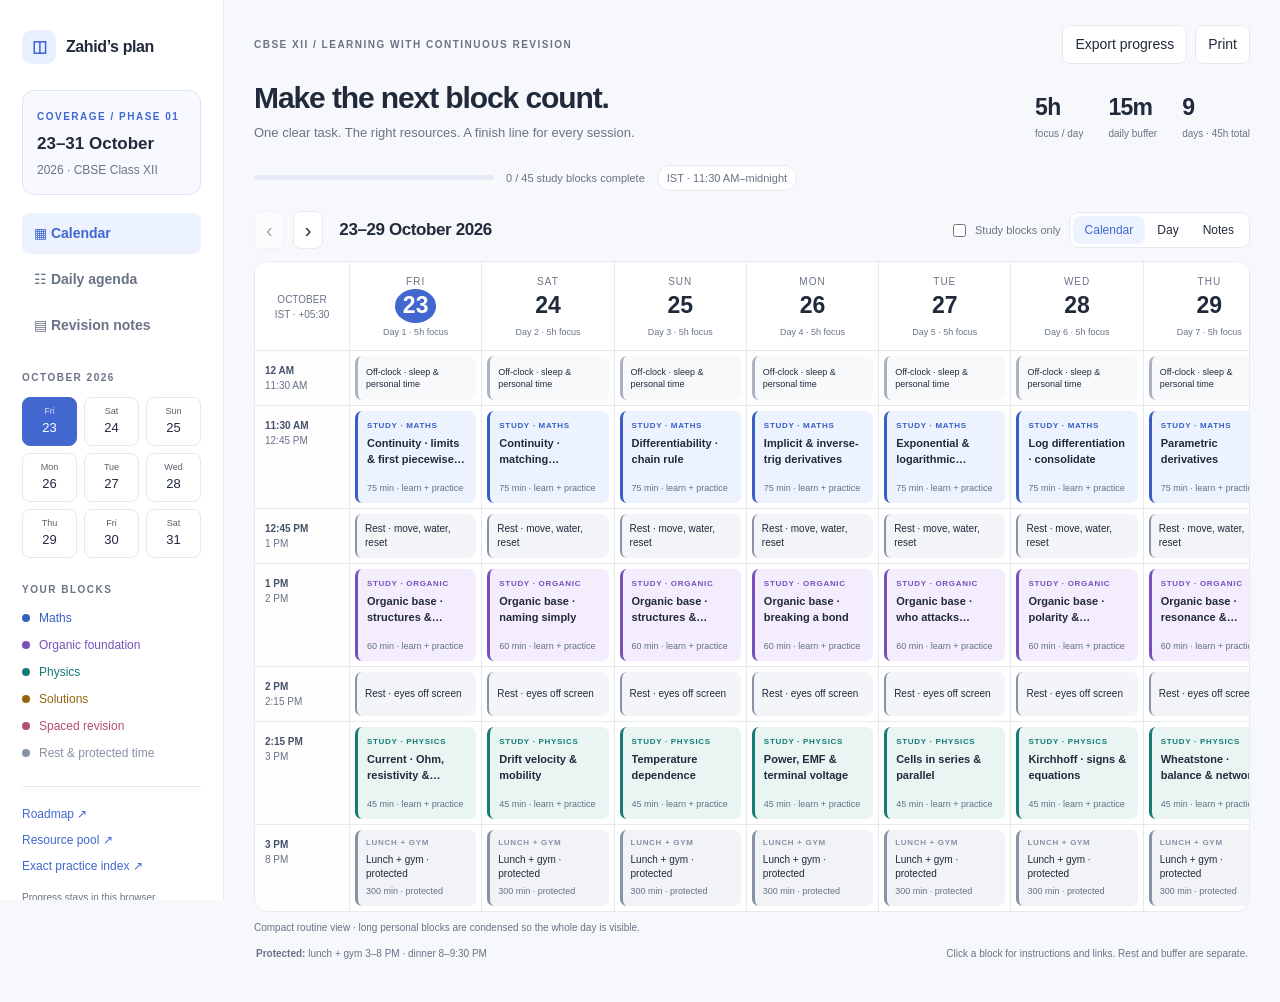
==== planner.html @ 3dd1b8da "first commit" ====
<!doctype html>
<html lang="en">
<head>
<meta charset="utf-8"><meta name="viewport" content="width=device-width,initial-scale=1">
<meta name="color-scheme" content="light"><meta name="description" content="CBSE Class 12 Phase 1: a practical, resource-linked planner for 23–31 October 2026.">
<title>Phase 1 · 23–31 October · Zahid’s study planner</title>
<style>
:root{--bg:#f7f8fb;--paper:#fff;--ink:#202a3b;--muted:#697386;--line:#e5e9f0;--blue:#4267cf;--maths:#365ec3;--maths-bg:#edf2ff;--organic:#7750bb;--organic-bg:#f3edfd;--physics:#157b76;--physics-bg:#e8f5f2;--solutions:#966512;--solutions-bg:#fff5df;--revision:#b44e6c;--revision-bg:#fceef2;--rest-bg:#f3f5f8;--radius:14px}
*{box-sizing:border-box}body{margin:0;background:var(--bg);color:var(--ink);font:14px/1.5 -apple-system,BlinkMacSystemFont,"Segoe UI",sans-serif}button,input,textarea{font:inherit}button,a,input,textarea,summary{outline-offset:4px}button{cursor:pointer}button:disabled{cursor:default;opacity:.4}a{color:var(--blue)}button{border:1px solid var(--line);border-radius:8px;background:var(--paper);color:var(--ink);padding:8px 12px}button:hover{background:#f1f4fb}.icon{font-size:20px;line-height:1;padding:8px 11px}.primary{background:var(--blue);border-color:var(--blue);color:#fff}.primary:hover{background:#3356b9}.subtle{color:var(--muted);font-size:12px}.eyebrow{font-size:10px;font-weight:750;text-transform:uppercase;letter-spacing:1.5px}.pill{display:inline-flex;align-items:center;gap:6px;font-size:11px;border:1px solid var(--line);border-radius:20px;padding:4px 9px;background:#fff}.dot{display:inline-block;width:8px;height:8px;background:currentColor;border-radius:50%;flex:none}
.app{display:grid;grid-template-columns:224px minmax(0,1fr);min-height:100vh}.sidebar{padding:30px 22px 20px;background:var(--paper);border-right:1px solid var(--line);position:sticky;top:0;height:100vh;overflow:auto}.brand{display:flex;align-items:center;gap:10px;font-size:16px;font-weight:750;letter-spacing:-.4px}.brand-icon{display:grid;place-items:center;background:#e9efff;color:var(--blue);border-radius:10px;width:34px;height:34px}.phase-tag{margin:26px 0 18px;padding:14px;border:1px solid #dce4f8;border-radius:12px;background:#f7f9ff}.phase-tag strong{display:block;margin:5px 0 2px;font-size:17px}.nav{display:grid;gap:5px;margin-bottom:24px}.nav button{border:0;text-align:left;padding:10px 12px;color:var(--muted);font-weight:550}.nav button[aria-pressed=true]{color:var(--blue);background:#edf2ff}.days-mini{display:grid;grid-template-columns:repeat(3,1fr);gap:7px;margin:12px 0 24px}.days-mini button{font-size:13px;padding:7px 0}.days-mini button.selected{background:var(--blue);border-color:var(--blue);color:white}.days-mini small{display:block;font-size:9px;opacity:.75}.legend{display:grid;gap:9px;margin:12px 0 24px}.legend span{display:flex;align-items:center;gap:9px;font-size:12px}.sidebar-bottom{border-top:1px solid var(--line);padding-top:18px;display:grid;gap:8px}.sidebar-bottom a{font-size:12px;text-decoration:none}.sidebar .save-note{font-size:10px;color:var(--muted);margin-top:15px}
main{min-width:0;padding:25px 30px 30px}.topline{display:flex;align-items:center;justify-content:space-between;gap:12px}.top-actions{display:flex;gap:8px}.hero{display:flex;justify-content:space-between;align-items:flex-end;gap:24px;margin:16px 0 22px}.hero h1{font-size:30px;line-height:1.2;letter-spacing:-1.1px;margin:0 0 7px;font-weight:700}.hero p{margin:0;color:var(--muted);font-size:13px}.stats{display:flex;gap:25px;flex:none}.stat strong{font-size:23px;font-weight:650;letter-spacing:-.7px;display:block;line-height:1.2}.stat small{font-size:10px;color:var(--muted)}.progress-row{display:flex;align-items:center;gap:12px;margin:0 0 20px}.progress-track{height:5px;background:#e5eaf5;max-width:240px;flex:1;border-radius:6px;overflow:hidden}.progress-fill{height:100%;background:var(--blue);width:0;transition:width .2s}.progress-row span{font-size:11px;color:var(--muted)}
.toolbar{display:flex;justify-content:space-between;align-items:center;gap:12px;margin-bottom:12px;flex-wrap:wrap}.period-controls,.view-controls{display:flex;align-items:center;gap:8px}.period-title{font-size:17px;font-weight:650;letter-spacing:-.4px;margin:0 8px}.switch{display:flex;border:1px solid var(--line);border-radius:9px;padding:3px;background:#fff}.switch button{border:0;font-size:12px;padding:5px 12px;background:none}.switch button.active{background:#edf2ff;color:var(--blue)}.filter-label{font-size:11px;color:var(--muted);display:flex;align-items:center;gap:6px}.filter-label input{accent-color:var(--blue)}
.calendar{border:1px solid var(--line);border-radius:var(--radius);background:var(--paper);overflow:auto;max-height:calc(100vh - 249px);min-height:420px}.calendar-inner{min-width:1020px}.week-head{display:grid;grid-template-columns:94px repeat(var(--cols),minmax(130px,1fr));position:sticky;top:0;z-index:2;background:rgba(255,255,255,.98);border-bottom:1px solid var(--line)}.week-head>div{padding:12px 10px 11px;text-align:center;border-left:1px solid var(--line)}.week-head>div:first-child{border-left:0;font-size:10px;display:flex;flex-direction:column;justify-content:center;color:var(--muted)}.weekday{display:block;font-size:10px;text-transform:uppercase;letter-spacing:1px;color:var(--muted)}.date-button{border:0;padding:2px 8px;background:none;font-size:23px;line-height:1.3;font-weight:550}.date-button.selected{border-radius:50%;background:var(--blue);color:white}.day-focus{display:block;color:var(--muted);font-size:9px;margin-top:3px}.time-row{display:grid;grid-template-columns:94px repeat(var(--cols),minmax(130px,1fr));border-bottom:1px solid var(--line)}.time-row:last-child{border-bottom:0}.time-label{padding:12px 10px;font-size:10px;line-height:1.5;color:var(--muted);background:#fdfdfe}.time-label strong{display:block;font-weight:600;color:#45526a}.grid-cell{padding:5px;border-left:1px solid var(--line);min-width:0;display:flex}.event{width:100%;text-align:left;border:0;border-left:3px solid var(--event-color,#cbd2dd);background:var(--event-bg,var(--rest-bg));border-radius:7px;padding:9px 9px 8px;position:relative;display:flex;flex-direction:column;gap:4px;transition:box-shadow .12s,transform .12s;overflow:hidden}.event:hover{background:var(--event-bg);box-shadow:0 2px 10px #233c6c14;transform:translateY(-1px)}.event .event-label{font-size:8px;font-weight:800;letter-spacing:.7px;text-transform:uppercase;color:var(--event-color,#718096)}.event .event-title{font-size:11px;font-weight:650;line-height:1.4;display:-webkit-box;-webkit-line-clamp:2;-webkit-box-orient:vertical;overflow:hidden}.event .event-meta{font-size:9px;color:#637087;margin-top:auto}.event .state-dot{position:absolute;top:8px;right:7px;background:white;border-radius:50%;font-size:10px;width:16px;height:16px;display:grid;place-items:center;color:#157b76}.event.done{opacity:.64}.event.blocked{box-shadow:inset 0 0 0 1px #d48754}.study-row .grid-cell{min-height:102px}.break-row .grid-cell{min-height:37px}.break-row .event{padding:5px 8px;border-left-width:2px;justify-content:center}.break-row .event .event-title{font-size:10px;font-weight:500}.break-row .event-label,.break-row .event-meta{display:none}.protected-row .grid-cell{min-height:64px}.protected-row .event-title{font-size:10px;font-weight:500}.protected-row .event{padding:7px 8px}.offclock-row .grid-cell{min-height:47px}.offclock-row .event-label,.offclock-row .event-meta{display:none}.offclock-row .event-title{font-size:9px;font-weight:500}.offclock-row .event{padding:7px 8px;justify-content:center}.buffer-row .grid-cell{min-height:60px}.buffer-row .event-title{font-size:10px}.calendar-foot{display:flex;justify-content:space-between;gap:20px;color:var(--muted);font-size:10px;padding:11px 2px}.calendar-foot strong{font-weight:650}.empty{padding:45px;color:var(--muted);text-align:center}
.day-view{display:grid;grid-template-columns:minmax(0,1fr) 270px;gap:20px}.agenda{display:grid;gap:9px}.agenda-item{display:grid;grid-template-columns:112px minmax(0,1fr);align-items:stretch;gap:12px}.agenda-time{padding-top:14px;font-size:12px;color:var(--muted)}.agenda-item .event{min-height:75px;padding:14px 17px}.agenda-item .event-title{font-size:14px;-webkit-line-clamp:3}.agenda-item .event-label{font-size:9px}.agenda-item .event-meta{font-size:11px;margin-top:3px}.agenda-item .time-small{font-size:10px;display:block;margin-top:4px}.day-aside{align-self:start;position:sticky;top:20px;display:grid;gap:15px}.info-card{background:#fff;border:1px solid var(--line);border-radius:12px;padding:19px}.info-card h3{font-size:13px;margin:0 0 10px}.info-card p,.info-card li{font-size:12px;color:var(--muted)}.info-card p:last-child{margin-bottom:0}.info-card ul{padding-left:16px;margin:0}.info-card li{margin-bottom:8px}.daily-summary{padding:18px 20px;margin-bottom:15px;background:#edf2ff;border:1px solid #dce5ff;border-radius:12px;font-size:13px}.daily-summary strong{display:block;margin-bottom:4px}
.notes-intro{color:var(--muted);font-size:13px;max-width:800px;margin-bottom:20px}.note-grid{display:grid;grid-template-columns:repeat(2,minmax(0,1fr));gap:16px}.note-card{background:#fff;border:1px solid var(--line);border-radius:12px;padding:20px}.note-card h3{font-size:16px;margin:4px 0 12px}.note-card .prompt{font-size:13px;color:#4f5b70;background:#f8f9fc;border-left:3px solid #d6def0;padding:12px}.note-card details{margin-top:15px}.note-card summary{cursor:pointer;color:var(--blue);font-size:12px;font-weight:600}.note-card li{font-size:12px;margin-bottom:9px;line-height:1.65}.note-card ul{padding-left:18px}.note-card .note-source{font-size:11px}.note-card textarea{margin-top:14px;resize:vertical;width:100%;min-height:65px;border:1px solid var(--line);border-radius:8px;padding:10px;font-size:12px}.note-card label{display:block;font-size:11px;margin-top:15px;color:var(--muted)}.note-card label textarea{margin-top:5px}.notice{padding:11px 15px;border:1px solid #e3e8f1;border-radius:9px;background:#fafbfe;font-size:11px;color:var(--muted);margin-bottom:15px}
.overlay{position:fixed;inset:0;background:#15264250;z-index:10;display:none}.overlay.open{display:block}.drawer{position:absolute;right:0;top:0;bottom:0;width:min(540px,100%);background:#fff;box-shadow:-10px 0 45px #15264225;overflow-y:auto;padding:28px 30px}.drawer-top{display:flex;justify-content:space-between;align-items:center;gap:12px}.drawer h2{font-size:25px;line-height:1.25;letter-spacing:-.7px;margin:20px 0 9px}.drawer .when{font-size:12px;color:var(--muted);margin-bottom:23px}.section-title{font-size:10px;text-transform:uppercase;letter-spacing:1px;font-weight:800;color:#56647b;margin:22px 0 8px}.drawer p{font-size:13px;line-height:1.7;color:#4a576c;margin:0 0 10px}.task-check{display:flex;gap:10px;align-items:flex-start;padding:11px 0;border-bottom:1px solid #f0f2f6;font-size:13px;color:#435067;line-height:1.6}.task-check input{margin-top:4px;accent-color:var(--blue);flex:none}.task-check .step-label{font-size:10px;color:var(--muted);font-weight:700;display:block;margin-bottom:2px}.outcome{background:#eef6f1;border:1px solid #dcece2;border-radius:9px;padding:13px 15px;color:#345747;font-size:12px;line-height:1.7}.resource-links{display:grid;gap:7px}.resource-link{display:flex;justify-content:space-between;align-items:center;gap:12px;border:1px solid var(--line);border-radius:8px;padding:10px 12px;text-decoration:none;color:#3654a3;font-size:12px}.resource-link:hover{background:#f6f8ff}.resource-link small{font-size:9px;color:var(--muted)}.resource-link span:first-child{flex:1}.drawer textarea{width:100%;min-height:75px;border:1px solid var(--line);border-radius:8px;padding:11px;font-size:12px;resize:vertical}.drawer label.log-label{display:block;font-size:11px;color:var(--muted);margin:20px 0 6px}.drawer-actions{position:sticky;bottom:-28px;background:#fff;padding:18px 0 8px;display:flex;gap:8px;border-top:1px solid var(--line);margin-top:20px}.drawer-actions button{flex:1;font-size:12px}.hint{border-left:3px solid #d8e3f8;background:#f6f8fd;padding:11px 13px;font-size:11px;color:#5b6980;margin:15px 0}.buffer-task{padding:11px;background:#fff7e9;border:1px solid #f1dfb9;border-radius:8px;margin:12px 0;display:grid;gap:6px}.buffer-task strong{font-size:12px}.buffer-task button{font-size:11px;text-align:left}.toast{position:fixed;bottom:24px;left:50%;transform:translateX(-50%);background:#25324a;color:white;padding:10px 18px;border-radius:8px;font-size:12px;z-index:30;display:none}.print-view{display:none}
@media(min-width:1550px){main{padding:30px 40px}.calendar{max-height:calc(100vh - 265px)}.event .event-title{font-size:12px}.study-row .grid-cell{min-height:112px}}
@media(max-width:1100px){.app{grid-template-columns:184px minmax(0,1fr)}.sidebar{padding:25px 15px}main{padding:22px 20px}.hero h1{font-size:26px}.stats{gap:15px}.stat strong{font-size:21px}.day-view{grid-template-columns:1fr}.day-aside{position:static;grid-template-columns:repeat(2,1fr)}.note-grid{grid-template-columns:1fr}}
@media(max-width:720px){.app{display:block}.sidebar{height:auto;position:static;padding:15px 18px;border-right:0;border-bottom:1px solid var(--line);display:flex;align-items:center;justify-content:space-between;gap:15px}.brand{font-size:15px}.brand-icon{width:29px;height:29px}.phase-tag,.days-mini,.legend,.sidebar-bottom,.sidebar .save-note,.sidebar>.eyebrow{display:none}.nav{display:flex;margin:0;gap:3px}.nav button{font-size:11px;padding:8px}.nav button span{display:none}main{padding:20px 15px}.topline .eyebrow{font-size:9px;letter-spacing:1px}.top-actions button{font-size:10px;padding:6px 8px}.hero{align-items:flex-start;gap:10px;margin:15px 0}.hero h1{font-size:25px}.hero p{font-size:11px}.stats{gap:12px}.stats .stat:last-child{display:none}.stat strong{font-size:20px}.stat small{font-size:9px}.progress-row{margin-bottom:20px}.toolbar{gap:10px}.period-title{font-size:15px;margin:0 2px}.view-controls{width:100%;justify-content:space-between}.calendar{max-height:none;min-height:0}.calendar-foot{font-size:9px;gap:10px}.day-view{display:block}.day-aside{display:none}.agenda-item{grid-template-columns:82px minmax(0,1fr);gap:7px}.agenda-time{font-size:11px}.agenda-item .event{padding:12px;min-height:73px}.agenda-item .event-title{font-size:13px}.agenda-item .event-meta{font-size:10px}.daily-summary{font-size:12px;padding:14px}.drawer{padding:23px 20px}.drawer h2{font-size:23px}.drawer-actions{bottom:-23px}.note-card{padding:17px}}
@media print{body{background:white;font-size:10px}.app,.overlay,.toast{display:none!important}.print-view{display:block;padding:0}.print-day{page-break-before:always}.print-day:first-child{page-break-before:auto}.print-day h1{font-size:22px;margin:0 0 5px}.print-day h2{font-size:15px;margin:16px 0 5px}.print-slot{padding:8px 0;border-bottom:1px solid #ddd;break-inside:avoid}.print-slot h3{font-size:11px;margin:0 0 5px}.print-slot p{font-size:10px;margin:3px 0}.print-slot a{font-size:9px;word-break:break-all}.print-slot .print-links{font-size:9px}}
</style>
</head>
<body>
<div class="app">
 <aside class="sidebar">
  <div class="brand"><span class="brand-icon" aria-hidden="true">◫</span>Zahid’s plan</div>
  <div class="phase-tag"><span class="eyebrow" style="color:var(--blue)">Coverage / Phase 01</span><strong>23–31 October</strong><span class="subtle">2026 · CBSE Class XII</span></div>
  <nav class="nav" aria-label="Planner views"><button data-view="week" aria-pressed="true">▦ <span>Calendar</span></button><button data-view="day" aria-pressed="false">☷ <span>Daily agenda</span></button><button data-view="notes" aria-pressed="false">▤ <span>Revision notes</span></button></nav>
  <div class="eyebrow" style="color:var(--muted)">October 2026</div><div class="days-mini" id="miniDays"></div>
  <div class="eyebrow" style="color:var(--muted)">Your blocks</div><div class="legend"><span style="color:var(--maths)"><i class="dot"></i>Maths</span><span style="color:var(--organic)"><i class="dot"></i>Organic foundation</span><span style="color:var(--physics)"><i class="dot"></i>Physics</span><span style="color:var(--solutions)"><i class="dot"></i>Solutions</span><span style="color:var(--revision)"><i class="dot"></i>Spaced revision</span><span style="color:#8692a5"><i class="dot"></i>Rest & protected time</span></div>
  <div class="sidebar-bottom"><a href="ROADMAP.md" target="_blank">Roadmap ↗</a><a href="Resources/phase-01/RESOURCE_POOL.md" target="_blank">Resource pool ↗</a><a href="Resources/phase-01/practice-index.md" target="_blank">Exact practice index ↗</a></div>
  <div class="save-note">Progress stays in this browser.<br>Export a copy to share with AI.</div>
 </aside>
 <main>
  <div class="topline"><span class="eyebrow" style="color:var(--muted)">CBSE XII / Learning with continuous revision</span><div class="top-actions"><button id="exportProgress">Export progress</button><button id="printButton">Print</button></div></div>
  <div class="hero"><div><h1>Make the next block count.</h1><p>One clear task. The right resources. A finish line for every session.</p></div><div class="stats"><div class="stat"><strong>5h</strong><small>focus / day</small></div><div class="stat"><strong>15m</strong><small>daily buffer</small></div><div class="stat"><strong>9</strong><small>days · 45h total</small></div></div></div>
  <div class="progress-row"><div class="progress-track"><div class="progress-fill" id="progressFill"></div></div><span id="progressText">0 / 45 study blocks complete</span><span class="pill">IST · 11:30 AM–midnight</span></div>
  <div class="toolbar"><div class="period-controls"><button class="icon" id="prev" aria-label="Previous period">‹</button><button class="icon" id="next" aria-label="Next period">›</button><h2 class="period-title" id="periodTitle">23–29 October 2026</h2></div><div class="view-controls"><label class="filter-label"><input type="checkbox" id="studyOnly">Study blocks only</label><div class="switch" role="group" aria-label="View"><button data-view="week" class="active">Calendar</button><button data-view="day">Day</button><button data-view="notes">Notes</button></div></div></div>
  <div id="view"></div>
  <div class="calendar-foot"><span><strong>Protected:</strong> lunch + gym 3–8 PM · dinner 8–9:30 PM</span><span>Click a block for instructions and links. Rest and buffer are separate.</span></div>
 </main>
</div>
<div class="overlay" id="overlay"><section class="drawer" role="dialog" aria-modal="true" aria-labelledby="drawerTitle" tabindex="-1" id="drawer"></section></div>
<div class="toast" id="toast" role="status" aria-live="polite"></div><div class="print-view" id="printView"></div>
<script id="plannerData" type="application/json">{"phase":"Phase 1","start":"2026-10-23","end":"2026-10-31","timezone":"Asia/Kolkata","roadmap":"ROADMAP.md","resource_pool":"Resources/phase-01/pool.json","time_window_confirmation":"User confirmed 11:30 AM–midnight on 22 October 2026","days":[{"date":"2026-10-23","day_number":1,"weekday":"Fri","slots":[{"start":"00:00","end":"11:30","start_minute":0,"end_minute":690,"duration_minutes":690,"kind":"offclock","id":"2026-10-23-offclock-0000","date":"2026-10-23","subject":"offclock","title":"Off-clock · sleep & personal time","learn":"Keep this period free of planned study. Sleep, breakfast and personal commitments fit here; the planner does not prescribe a wake-up time.","practice":"","output":"No studying before 11:30 AM.","resources":[],"pool_practice_ids":[],"start_iso":"2026-10-23T00:00:00+05:30","end_iso":"2026-10-23T11:30:00+05:30"},{"start":"11:30","end":"12:45","start_minute":690,"end_minute":765,"duration_minutes":75,"kind":"study","subject":"maths","title":"Continuity · limits & first piecewise checks","learn":"Read NCERT 5.2, PDF pp. 1–13. Test continuity using LHL = RHL = f(a); simplify a removable discontinuity before substituting.","practice":"Ex. 5.1 Q1, Q3 (all parts), Q6 and Q12. Show both one-sided limits at each joining point.","output":"Four question attempts, corrections and a 3-line continuity test.","resources":[{"label":"Main lesson · 0:00:00–0:30:00","url":"https://www.youtube.com/watch?v=paNnEHzOfJw&t=0s","resource_id":"M-V01"},{"label":"NCERT · today’s section / questions","url":"Sources/Books/maths-part-1/lemh105.pdf#page=13","resource_id":"M-N01"},{"label":"NCERT available final answers","url":"Sources/Books/maths-part-1/lemh1an.pdf","resource_id":"M-A01"},{"label":"NCERT answer reference","url":"Sources/Books/maths-part-1/lemh1an.pdf","resource_id":"M-A01"}],"pool_practice_ids":["M-NP01"],"target_minutes":75,"video":{"resource_id":"M-V01","url":"https://www.youtube.com/watch?v=paNnEHzOfJw&t=0s","start_seconds":0,"end_seconds":1800,"label":"Main lesson · 0:00:00–0:30:00","locator_type":"Sequential playback window; not a claimed publisher topic marker"},"id":"2026-10-23-maths","date":"2026-10-23","checkpoint":"At the end, mark Done only after attempts and checking. If a step remains, record its question number for the buffer.","video_instruction":"Watch the stated sequential playback window at a comfortable speed. It is a continuation through the main lesson, not a verified topic chapter. Stop playback when that window ends; the exact NCERT section and questions below are today’s target. Record the resume time if pauses use the allotted explanation budget.","start_iso":"2026-10-23T11:30:00+05:30","end_iso":"2026-10-23T12:45:00+05:30"},{"start":"12:45","end":"13:00","start_minute":765,"end_minute":780,"duration_minutes":15,"kind":"rest","id":"2026-10-23-rest-1245","date":"2026-10-23","subject":"rest","title":"Rest · move, water, reset","learn":"Close the lesson. Stand up, drink water and look away from the screen. Stop studying until the next block starts.","practice":"","output":"A real break; do not fill it with another video.","resources":[],"pool_practice_ids":[],"start_iso":"2026-10-23T12:45:00+05:30","end_iso":"2026-10-23T13:00:00+05:30"},{"start":"13:00","end":"14:00","start_minute":780,"end_minute":840,"duration_minutes":60,"kind":"study","subject":"organic","title":"Organic base · structures & bonds","learn":"NCERT XI selected 8.2–8.4, PDF pp. 2–6: valency, expanded/condensed structures, sigma/pi bonds, sp3/sp2/sp and functional-group recognition.","practice":"Bridge check Q3, Q5 and Q6. Sketch ethanol, ethanal, ethene and ethyne with sensible valencies.","output":"Identify the groups and count bonds without notes; do not memorise a full reaction list.","resources":[{"label":"Main lesson · 0:00:00–0:30:00","url":"https://www.youtube.com/watch?v=ZKIXgQOIZvc&t=0s","resource_id":"O-V01"},{"label":"NCERT · today’s section / questions","url":"Sources/Books/chem-class-11-bridge/kech202.pdf#page=2","resource_id":"O-N01"},{"label":"Organic check · questions and answers","url":"Resources/phase-01/organic-bridge-check.md","resource_id":"O-C01"}],"pool_practice_ids":["O-CP01"],"target_minutes":60,"video":{"resource_id":"O-V01","url":"https://www.youtube.com/watch?v=ZKIXgQOIZvc&t=0s","start_seconds":0,"end_seconds":1800,"label":"Main lesson · 0:00:00–0:30:00","locator_type":"Sequential playback window; not a claimed publisher topic marker"},"id":"2026-10-23-organic","date":"2026-10-23","checkpoint":"At the end, mark Done only after attempts and checking. If a step remains, record its question number for the buffer.","video_instruction":"Watch the stated sequential playback window at a comfortable speed. It is a continuation through the main lesson, not a verified topic chapter. Stop playback when that window ends; the exact NCERT section and questions below are today’s target. Record the resume time if pauses use the allotted explanation budget.","start_iso":"2026-10-23T13:00:00+05:30","end_iso":"2026-10-23T14:00:00+05:30"},{"start":"14:00","end":"14:15","start_minute":840,"end_minute":855,"duration_minutes":15,"kind":"rest","id":"2026-10-23-rest-1400","date":"2026-10-23","subject":"rest","title":"Rest · eyes off screen","learn":"Close the lesson. Stand up, drink water and look away from the screen. Stop studying until the next block starts.","practice":"","output":"A real break; do not fill it with another video.","resources":[],"pool_practice_ids":[],"start_iso":"2026-10-23T14:00:00+05:30","end_iso":"2026-10-23T14:15:00+05:30"},{"start":"14:15","end":"15:00","start_minute":855,"end_minute":900,"duration_minutes":45,"kind":"study","subject":"physics","title":"Current · Ohm, resistivity & graphs","learn":"Watch P-VS01, 03:36–30:54; read NCERT 3.2–3.7, PDF pp. 1–10. Skip 30:54–35:40 (superconductivity/Meissner).","practice":"End exercise Q3.4. Sketch one ohmic and one non-ohmic I–V curve, and label resistance versus resistivity units.","output":"One numerical, two labelled graph sketches and a resistance/resistivity distinction.","resources":[{"label":"NCERT · today’s section / questions","url":"Sources/Books/phy-part-1/leph103.pdf#page=1","resource_id":"P-N01"},{"label":"NCERT available final answers","url":"Sources/Books/phy-part-1/leph1an.pdf","resource_id":"P-A01"},{"label":"NCERT answer reference","url":"Sources/Books/phy-part-1/leph1an.pdf","resource_id":"P-A01"},{"label":"Current, Ohm, resistivity and V-I · verified chapter link","url":"https://www.youtube.com/watch?v=OHoL5Sf5pII&t=216s","resource_id":"P-V01","start_seconds":216,"end_seconds":1854}],"pool_practice_ids":["P-NP03"],"target_minutes":45,"video":null,"id":"2026-10-23-physics","date":"2026-10-23","checkpoint":"At the end, mark Done only after attempts and checking. If a step remains, record its question number for the buffer.","start_iso":"2026-10-23T14:15:00+05:30","end_iso":"2026-10-23T15:00:00+05:30"},{"start":"15:00","end":"20:00","start_minute":900,"end_minute":1200,"duration_minutes":300,"kind":"personal","id":"2026-10-23-personal-1500","date":"2026-10-23","subject":"personal","title":"Lunch + gym · protected","learn":"Protected 3–8 PM block for lunch, gym, travel and recovery. No reading, practice or catch-up is assigned. The exact lunch/gym split remains your personal arrangement.","practice":"","output":"Return ready for dinner; no study overlap.","resources":[],"pool_practice_ids":[],"start_iso":"2026-10-23T15:00:00+05:30","end_iso":"2026-10-23T20:00:00+05:30"},{"start":"20:00","end":"21:30","start_minute":1200,"end_minute":1290,"duration_minutes":90,"kind":"dinner","id":"2026-10-23-dinner-2000","date":"2026-10-23","subject":"dinner","title":"Dinner · protected","learn":"Eat and take personal downtime. No study or hidden catch-up work is assigned until 9:30 PM.","practice":"","output":"Restart at 9:30 PM.","resources":[],"pool_practice_ids":[],"start_iso":"2026-10-23T20:00:00+05:30","end_iso":"2026-10-23T21:30:00+05:30"},{"start":"21:30","end":"22:30","start_minute":1290,"end_minute":1350,"duration_minutes":60,"kind":"study","subject":"solutions","title":"Solutions · concentration units","learn":"Read NCERT 1.1–1.2, PDF pp. 1–5. Start with n = mass/molar mass, then distinguish litres of solution from kg of solvent.","practice":"Worked Example 1.1; exercise Q1.3 and Q1.5. Show a unit beside every concentration.","output":"Mass %, mole fraction, molarity and molality distinguished; glucose question attempted.","resources":[{"label":"Main lesson · 0:00:00–0:35:00","url":"https://www.youtube.com/watch?v=WM-TCY0APtM&t=0s","resource_id":"S-V01"},{"label":"NCERT · today’s section / questions","url":"Sources/Books/chem-part-1/lech101.pdf#page=4","resource_id":"S-N01"},{"label":"NCERT available final answers","url":"Sources/Books/chem-part-1/lech1an.pdf","resource_id":"S-A01"},{"label":"NCERT answer reference","url":"Sources/Books/chem-part-1/lech1an.pdf","resource_id":"S-A01"}],"pool_practice_ids":["S-NP01","S-NP04"],"target_minutes":60,"video":{"resource_id":"S-V01","url":"https://www.youtube.com/watch?v=WM-TCY0APtM&t=0s","start_seconds":0,"end_seconds":2100,"label":"Main lesson · 0:00:00–0:35:00","locator_type":"Sequential playback window; not a claimed publisher topic marker"},"id":"2026-10-23-solutions","date":"2026-10-23","checkpoint":"At the end, mark Done only after attempts and checking. If a step remains, record its question number for the buffer.","video_instruction":"Watch the stated sequential playback window at a comfortable speed. It is a continuation through the main lesson, not a verified topic chapter. Stop playback when that window ends; the exact NCERT section and questions below are today’s target. Record the resume time if pauses use the allotted explanation budget.","start_iso":"2026-10-23T21:30:00+05:30","end_iso":"2026-10-23T22:30:00+05:30"},{"start":"22:30","end":"22:45","start_minute":1350,"end_minute":1365,"duration_minutes":15,"kind":"rest","id":"2026-10-23-rest-2230","date":"2026-10-23","subject":"rest","title":"Rest · decompress","learn":"Close the lesson. Stand up, drink water and look away from the screen. Stop studying until the next block starts.","practice":"","output":"A real break; do not fill it with another video.","resources":[],"pool_practice_ids":[],"start_iso":"2026-10-23T22:30:00+05:30","end_iso":"2026-10-23T22:45:00+05:30"},{"start":"22:45","end":"23:45","start_minute":1365,"end_minute":1425,"duration_minutes":60,"kind":"study","subject":"revision","title":"Spaced revision · Relations/functions; field & potential","learn":"15 min maths recall/attempts, 15 min physics recall/attempts, 25 min spaced returns, then 5 min corrections/logging.","practice":"Maths 65/1/1 Q32(b), PDF p. 17; Physics 55/1/1 Q1 and Q2, PDF p. 5. Recall today’s continuity criterion, functional groups and four concentration units without notes.","output":"Correct the attempts; append at most three useful corrections to the linked chapter notes.","resources":[{"label":"Earlier maths · original paper","url":"Sources/PYQ/Mathematics/2026/Main/2413-1_65-1-1_Mathematics.pdf","resource_id":"M-PY01"},{"label":"Earlier physics · original paper","url":"Sources/PYQ/Physics/2026/Main/2383-1_55-1-1_Physics.pdf","resource_id":"P-PY01"},{"label":"New maths · NCERT","url":"Sources/Books/maths-part-1/lemh105.pdf","resource_id":"M-N01"},{"label":"Solutions · NCERT","url":"Sources/Books/chem-part-1/lech101.pdf","resource_id":"S-N01"},{"label":"Organic bridge check","url":"Resources/phase-01/organic-bridge-check.md","resource_id":"O-C01"}],"pool_practice_ids":["R-M01","R-P01"],"target_minutes":60,"video":null,"id":"2026-10-23-revision","date":"2026-10-23","recall_old":"Maths 65/1/1 Q32(b), PDF p. 17; Physics 55/1/1 Q1 and Q2, PDF p. 5.","recall_new":"Recall today’s continuity criterion, functional groups and four concentration units without notes.","note_ids":["relations","inverse-trig","matrices","determinants","electrostatics","capacitance","continuity","current","solutions","organic"],"start_iso":"2026-10-23T22:45:00+05:30","end_iso":"2026-10-23T23:45:00+05:30"},{"start":"23:45","end":"24:00","start_minute":1425,"end_minute":1440,"duration_minutes":15,"kind":"buffer","id":"2026-10-23-buffer-2345","date":"2026-10-23","subject":"buffer","title":"Buffer · repair or rest","learn":"Use at most 15 minutes for the first flagged unfinished step from today, prioritising organic prerequisites, then maths, physics and Solutions. If nothing is flagged, rest. Stop at midnight.","practice":"","output":"If more remains, record the exact step and begin the next same-subject slot with it; replace repeated video time before removing practice. If it cannot fit, flag the day for AI replanning rather than squeezing meals or sleep.","resources":[],"pool_practice_ids":[],"start_iso":"2026-10-23T23:45:00+05:30","end_iso":"2026-10-24T00:00:00+05:30"}]},{"date":"2026-10-24","day_number":2,"weekday":"Sat","slots":[{"start":"00:00","end":"11:30","start_minute":0,"end_minute":690,"duration_minutes":690,"kind":"offclock","id":"2026-10-24-offclock-0000","date":"2026-10-24","subject":"offclock","title":"Off-clock · sleep & personal time","learn":"Keep this period free of planned study. Sleep, breakfast and personal commitments fit here; the planner does not prescribe a wake-up time.","practice":"","output":"No studying before 11:30 AM.","resources":[],"pool_practice_ids":[],"start_iso":"2026-10-24T00:00:00+05:30","end_iso":"2026-10-24T11:30:00+05:30"},{"start":"11:30","end":"12:45","start_minute":690,"end_minute":765,"duration_minutes":75,"kind":"study","subject":"maths","title":"Continuity · matching constants","learn":"Read the worked piecewise examples and finish 5.2, PDF pp. 13–15. Distinguish the function value from its limit.","practice":"Ex. 5.1 Q17, Q24, Q26 and Q30. Then 2026 65/1/1 Q21(a), pack p. 1.","output":"Constants/limits justified, including the two-constant matching problem.","resources":[{"label":"Main lesson · 0:30:00–1:00:00","url":"https://www.youtube.com/watch?v=paNnEHzOfJw&t=1800s","resource_id":"M-V01"},{"label":"NCERT · today’s section / questions","url":"Sources/Books/maths-part-1/lemh105.pdf#page=14","resource_id":"M-N01"},{"label":"NCERT available final answers","url":"Sources/Books/maths-part-1/lemh1an.pdf","resource_id":"M-A01"},{"label":"NCERT answer reference","url":"Sources/Books/maths-part-1/lemh1an.pdf","resource_id":"M-A01"},{"label":"Board practice · pack page 1","url":"Resources/phase-01/maths-board-practice.pdf#page=1"}],"pool_practice_ids":["M-NP01","M-BP01"],"target_minutes":75,"video":{"resource_id":"M-V01","url":"https://www.youtube.com/watch?v=paNnEHzOfJw&t=1800s","start_seconds":1800,"end_seconds":3600,"label":"Main lesson · 0:30:00–1:00:00","locator_type":"Sequential playback window; not a claimed publisher topic marker"},"id":"2026-10-24-maths","date":"2026-10-24","checkpoint":"At the end, mark Done only after attempts and checking. If a step remains, record its question number for the buffer.","video_instruction":"Watch the stated sequential playback window at a comfortable speed. It is a continuation through the main lesson, not a verified topic chapter. Stop playback when that window ends; the exact NCERT section and questions below are today’s target. Record the resume time if pauses use the allotted explanation budget.","start_iso":"2026-10-24T11:30:00+05:30","end_iso":"2026-10-24T12:45:00+05:30"},{"start":"12:45","end":"13:00","start_minute":765,"end_minute":780,"duration_minutes":15,"kind":"rest","id":"2026-10-24-rest-1245","date":"2026-10-24","subject":"rest","title":"Rest · move, water, reset","learn":"Close the lesson. Stand up, drink water and look away from the screen. Stop studying until the next block starts.","practice":"","output":"A real break; do not fill it with another video.","resources":[],"pool_practice_ids":[],"start_iso":"2026-10-24T12:45:00+05:30","end_iso":"2026-10-24T13:00:00+05:30"},{"start":"13:00","end":"14:00","start_minute":780,"end_minute":840,"duration_minutes":60,"kind":"study","subject":"organic","title":"Organic base · naming simply","learn":"NCERT XI 8.5, PDF pp. 7–12. Pick the parent chain containing the principal functional group; number before naming substituents.","practice":"Worked Problems 8.7 and 8.8: cover their solutions first. Bridge check Q1 and Q2.","output":"Names and structures checked against the worked solutions; record only the naming rule that caused an error.","resources":[{"label":"Main lesson · 0:30:00–1:00:00","url":"https://www.youtube.com/watch?v=ZKIXgQOIZvc&t=1800s","resource_id":"O-V01"},{"label":"NCERT · today’s section / questions","url":"Sources/Books/chem-class-11-bridge/kech202.pdf#page=10","resource_id":"O-N01"},{"label":"Organic check · questions and answers","url":"Resources/phase-01/organic-bridge-check.md","resource_id":"O-C01"}],"pool_practice_ids":["O-NP01","O-CP01"],"target_minutes":60,"video":{"resource_id":"O-V01","url":"https://www.youtube.com/watch?v=ZKIXgQOIZvc&t=1800s","start_seconds":1800,"end_seconds":3600,"label":"Main lesson · 0:30:00–1:00:00","locator_type":"Sequential playback window; not a claimed publisher topic marker"},"id":"2026-10-24-organic","date":"2026-10-24","checkpoint":"At the end, mark Done only after attempts and checking. If a step remains, record its question number for the buffer.","video_instruction":"Watch the stated sequential playback window at a comfortable speed. It is a continuation through the main lesson, not a verified topic chapter. Stop playback when that window ends; the exact NCERT section and questions below are today’s target. Record the resume time if pauses use the allotted explanation budget.","start_iso":"2026-10-24T13:00:00+05:30","end_iso":"2026-10-24T14:00:00+05:30"},{"start":"14:00","end":"14:15","start_minute":840,"end_minute":855,"duration_minutes":15,"kind":"rest","id":"2026-10-24-rest-1400","date":"2026-10-24","subject":"rest","title":"Rest · eyes off screen","learn":"Close the lesson. Stand up, drink water and look away from the screen. Stop studying until the next block starts.","practice":"","output":"A real break; do not fill it with another video.","resources":[],"pool_practice_ids":[],"start_iso":"2026-10-24T14:00:00+05:30","end_iso":"2026-10-24T14:15:00+05:30"},{"start":"14:15","end":"15:00","start_minute":855,"end_minute":900,"duration_minutes":45,"kind":"study","subject":"physics","title":"Drift velocity & mobility","learn":"Watch P-VS02, 35:40–1:06:16; read the drift discussion, PDF pp. 5–8.","practice":"Examples 3.1 and 3.2 with their answers covered. Write I = neAvd and explain its quantities.","output":"A drift calculation and an explanation of why a circuit responds quickly despite slow drift.","resources":[{"label":"NCERT · today’s section / questions","url":"Sources/Books/phy-part-1/leph103.pdf#page=7","resource_id":"P-N01"},{"label":"NCERT available final answers","url":"Sources/Books/phy-part-1/leph1an.pdf","resource_id":"P-A01"},{"label":"Charge carriers, drift, current relation and mobility · verified chapter link","url":"https://www.youtube.com/watch?v=OHoL5Sf5pII&t=2140s","resource_id":"P-V01","start_seconds":2140,"end_seconds":3976}],"pool_practice_ids":["P-NP01"],"target_minutes":45,"video":null,"id":"2026-10-24-physics","date":"2026-10-24","checkpoint":"At the end, mark Done only after attempts and checking. If a step remains, record its question number for the buffer.","start_iso":"2026-10-24T14:15:00+05:30","end_iso":"2026-10-24T15:00:00+05:30"},{"start":"15:00","end":"20:00","start_minute":900,"end_minute":1200,"duration_minutes":300,"kind":"personal","id":"2026-10-24-personal-1500","date":"2026-10-24","subject":"personal","title":"Lunch + gym · protected","learn":"Protected 3–8 PM block for lunch, gym, travel and recovery. No reading, practice or catch-up is assigned. The exact lunch/gym split remains your personal arrangement.","practice":"","output":"Return ready for dinner; no study overlap.","resources":[],"pool_practice_ids":[],"start_iso":"2026-10-24T15:00:00+05:30","end_iso":"2026-10-24T20:00:00+05:30"},{"start":"20:00","end":"21:30","start_minute":1200,"end_minute":1290,"duration_minutes":90,"kind":"dinner","id":"2026-10-24-dinner-2000","date":"2026-10-24","subject":"dinner","title":"Dinner · protected","learn":"Eat and take personal downtime. No study or hidden catch-up work is assigned until 9:30 PM.","practice":"","output":"Restart at 9:30 PM.","resources":[],"pool_practice_ids":[],"start_iso":"2026-10-24T20:00:00+05:30","end_iso":"2026-10-24T21:30:00+05:30"},{"start":"21:30","end":"22:30","start_minute":1290,"end_minute":1350,"duration_minutes":60,"kind":"study","subject":"solutions","title":"Solutions · conversions & ppm","learn":"Use the concentration examples, including Example 1.3 on PDF p. 5. Watch the next sequential segment of the main lesson.","practice":"Exercise Q1.8 and Q1.9. For Q1.9 explicitly convert ppm to mass percentage before calculating molality.","output":"Two multistep attempts with denominator/units checked.","resources":[{"label":"Main lesson · 0:35:00–1:10:00","url":"https://www.youtube.com/watch?v=WM-TCY0APtM&t=2100s","resource_id":"S-V01"},{"label":"NCERT · today’s section / questions","url":"Sources/Books/chem-part-1/lech101.pdf#page=5","resource_id":"S-N01"},{"label":"NCERT available final answers","url":"Sources/Books/chem-part-1/lech1an.pdf","resource_id":"S-A01"},{"label":"NCERT answer reference","url":"Sources/Books/chem-part-1/lech1an.pdf","resource_id":"S-A01"}],"pool_practice_ids":["S-NP01","S-NP04"],"target_minutes":60,"video":{"resource_id":"S-V01","url":"https://www.youtube.com/watch?v=WM-TCY0APtM&t=2100s","start_seconds":2100,"end_seconds":4200,"label":"Main lesson · 0:35:00–1:10:00","locator_type":"Sequential playback window; not a claimed publisher topic marker"},"id":"2026-10-24-solutions","date":"2026-10-24","checkpoint":"At the end, mark Done only after attempts and checking. If a step remains, record its question number for the buffer.","video_instruction":"Watch the stated sequential playback window at a comfortable speed. It is a continuation through the main lesson, not a verified topic chapter. Stop playback when that window ends; the exact NCERT section and questions below are today’s target. Record the resume time if pauses use the allotted explanation budget.","start_iso":"2026-10-24T21:30:00+05:30","end_iso":"2026-10-24T22:30:00+05:30"},{"start":"22:30","end":"22:45","start_minute":1350,"end_minute":1365,"duration_minutes":15,"kind":"rest","id":"2026-10-24-rest-2230","date":"2026-10-24","subject":"rest","title":"Rest · decompress","learn":"Close the lesson. Stand up, drink water and look away from the screen. Stop studying until the next block starts.","practice":"","output":"A real break; do not fill it with another video.","resources":[],"pool_practice_ids":[],"start_iso":"2026-10-24T22:30:00+05:30","end_iso":"2026-10-24T22:45:00+05:30"},{"start":"22:45","end":"23:45","start_minute":1365,"end_minute":1425,"duration_minutes":60,"kind":"study","subject":"revision","title":"Spaced revision · Inverse trig; capacitance","learn":"15 min maths recall/attempts, 15 min physics recall/attempts, 25 min spaced returns, then 5 min corrections/logging.","practice":"Maths Q1 and Q25(a), PDF pp. 3 and 15; Physics Q23, PDF p. 15. Return +1 day: organic check Q5–6; maths Ex. 5.1 Q6; rewrite molarity/molality denominators.","output":"Correct the attempts; append at most three useful corrections to the linked chapter notes.","resources":[{"label":"Earlier maths · original paper","url":"Sources/PYQ/Mathematics/2026/Main/2413-1_65-1-1_Mathematics.pdf","resource_id":"M-PY01"},{"label":"Earlier physics · original paper","url":"Sources/PYQ/Physics/2026/Main/2383-1_55-1-1_Physics.pdf","resource_id":"P-PY01"},{"label":"New maths · NCERT","url":"Sources/Books/maths-part-1/lemh105.pdf","resource_id":"M-N01"},{"label":"Solutions · NCERT","url":"Sources/Books/chem-part-1/lech101.pdf","resource_id":"S-N01"},{"label":"Organic bridge check","url":"Resources/phase-01/organic-bridge-check.md","resource_id":"O-C01"}],"pool_practice_ids":["R-M01","R-P01"],"target_minutes":60,"video":null,"id":"2026-10-24-revision","date":"2026-10-24","recall_old":"Maths Q1 and Q25(a), PDF pp. 3 and 15; Physics Q23, PDF p. 15.","recall_new":"Return +1 day: organic check Q5–6; maths Ex. 5.1 Q6; rewrite molarity/molality denominators.","note_ids":["relations","inverse-trig","matrices","determinants","electrostatics","capacitance","continuity","current","solutions","organic"],"start_iso":"2026-10-24T22:45:00+05:30","end_iso":"2026-10-24T23:45:00+05:30"},{"start":"23:45","end":"24:00","start_minute":1425,"end_minute":1440,"duration_minutes":15,"kind":"buffer","id":"2026-10-24-buffer-2345","date":"2026-10-24","subject":"buffer","title":"Buffer · repair or rest","learn":"Use at most 15 minutes for the first flagged unfinished step from today, prioritising organic prerequisites, then maths, physics and Solutions. If nothing is flagged, rest. Stop at midnight.","practice":"","output":"If more remains, record the exact step and begin the next same-subject slot with it; replace repeated video time before removing practice. If it cannot fit, flag the day for AI replanning rather than squeezing meals or sleep.","resources":[],"pool_practice_ids":[],"start_iso":"2026-10-24T23:45:00+05:30","end_iso":"2026-10-25T00:00:00+05:30"}]},{"date":"2026-10-25","day_number":3,"weekday":"Sun","slots":[{"start":"00:00","end":"11:30","start_minute":0,"end_minute":690,"duration_minutes":690,"kind":"offclock","id":"2026-10-25-offclock-0000","date":"2026-10-25","subject":"offclock","title":"Off-clock · sleep & personal time","learn":"Keep this period free of planned study. Sleep, breakfast and personal commitments fit here; the planner does not prescribe a wake-up time.","practice":"","output":"No studying before 11:30 AM.","resources":[],"pool_practice_ids":[],"start_iso":"2026-10-25T00:00:00+05:30","end_iso":"2026-10-25T11:30:00+05:30"},{"start":"11:30","end":"12:45","start_minute":690,"end_minute":765,"duration_minutes":75,"kind":"study","subject":"maths","title":"Differentiability · chain rule","learn":"Read 5.3, PDF pp. 15–19. Recall product/quotient rules; write the inner and outer function before differentiating.","practice":"Ex. 5.2 Q1, Q2, Q5, Q6 and Q9. For Q9, compare left and right derivatives.","output":"Five independent attempts; explain why a continuous corner may fail differentiability.","resources":[{"label":"Main lesson · 1:00:00–1:30:00","url":"https://www.youtube.com/watch?v=paNnEHzOfJw&t=3600s","resource_id":"M-V01"},{"label":"NCERT · today’s section / questions","url":"Sources/Books/maths-part-1/lemh105.pdf#page=19","resource_id":"M-N01"},{"label":"NCERT available final answers","url":"Sources/Books/maths-part-1/lemh1an.pdf","resource_id":"M-A01"},{"label":"NCERT answer reference","url":"Sources/Books/maths-part-1/lemh1an.pdf","resource_id":"M-A01"}],"pool_practice_ids":["M-NP02"],"target_minutes":75,"video":{"resource_id":"M-V01","url":"https://www.youtube.com/watch?v=paNnEHzOfJw&t=3600s","start_seconds":3600,"end_seconds":5400,"label":"Main lesson · 1:00:00–1:30:00","locator_type":"Sequential playback window; not a claimed publisher topic marker"},"id":"2026-10-25-maths","date":"2026-10-25","checkpoint":"At the end, mark Done only after attempts and checking. If a step remains, record its question number for the buffer.","video_instruction":"Watch the stated sequential playback window at a comfortable speed. It is a continuation through the main lesson, not a verified topic chapter. Stop playback when that window ends; the exact NCERT section and questions below are today’s target. Record the resume time if pauses use the allotted explanation budget.","start_iso":"2026-10-25T11:30:00+05:30","end_iso":"2026-10-25T12:45:00+05:30"},{"start":"12:45","end":"13:00","start_minute":765,"end_minute":780,"duration_minutes":15,"kind":"rest","id":"2026-10-25-rest-1245","date":"2026-10-25","subject":"rest","title":"Rest · move, water, reset","learn":"Close the lesson. Stand up, drink water and look away from the screen. Stop studying until the next block starts.","practice":"","output":"A real break; do not fill it with another video.","resources":[],"pool_practice_ids":[],"start_iso":"2026-10-25T12:45:00+05:30","end_iso":"2026-10-25T13:00:00+05:30"},{"start":"13:00","end":"14:00","start_minute":780,"end_minute":840,"duration_minutes":60,"kind":"study","subject":"organic","title":"Organic base · structures & isomers","learn":"NCERT XI 8.5.4 and selected 8.6, PDF pp. 13–16. Recognise chain/position/functional isomers and primary/secondary/tertiary carbon types.","practice":"Worked Problem 8.9; reattempt bridge check Q2 and Q4. Recognise ortho/meta/para positions using Q19.","output":"Simple naming and isomer recognition are comfortable; no advanced stereochemistry detour.","resources":[{"label":"Main lesson · 1:00:00–1:30:00","url":"https://www.youtube.com/watch?v=ZKIXgQOIZvc&t=3600s","resource_id":"O-V01"},{"label":"NCERT · today’s section / questions","url":"Sources/Books/chem-class-11-bridge/kech202.pdf#page=13","resource_id":"O-N01"},{"label":"Organic check · questions and answers","url":"Resources/phase-01/organic-bridge-check.md","resource_id":"O-C01"}],"pool_practice_ids":["O-NP01","O-CP01"],"target_minutes":60,"video":{"resource_id":"O-V01","url":"https://www.youtube.com/watch?v=ZKIXgQOIZvc&t=3600s","start_seconds":3600,"end_seconds":5400,"label":"Main lesson · 1:00:00–1:30:00","locator_type":"Sequential playback window; not a claimed publisher topic marker"},"id":"2026-10-25-organic","date":"2026-10-25","checkpoint":"At the end, mark Done only after attempts and checking. If a step remains, record its question number for the buffer.","video_instruction":"Watch the stated sequential playback window at a comfortable speed. It is a continuation through the main lesson, not a verified topic chapter. Stop playback when that window ends; the exact NCERT section and questions below are today’s target. Record the resume time if pauses use the allotted explanation budget.","start_iso":"2026-10-25T13:00:00+05:30","end_iso":"2026-10-25T14:00:00+05:30"},{"start":"14:00","end":"14:15","start_minute":840,"end_minute":855,"duration_minutes":15,"kind":"rest","id":"2026-10-25-rest-1400","date":"2026-10-25","subject":"rest","title":"Rest · eyes off screen","learn":"Close the lesson. Stand up, drink water and look away from the screen. Stop studying until the next block starts.","practice":"","output":"A real break; do not fill it with another video.","resources":[],"pool_practice_ids":[],"start_iso":"2026-10-25T14:00:00+05:30","end_iso":"2026-10-25T14:15:00+05:30"},{"start":"14:15","end":"15:00","start_minute":855,"end_minute":900,"duration_minutes":45,"kind":"study","subject":"physics","title":"Temperature dependence","learn":"Watch P-VS03, 1:06:16–1:19:53; read NCERT 3.8.","practice":"Example 3.3, then exercises Q3.3, Q3.5 and Q3.6. Keep temperature differences and coefficient units consistent.","output":"Four checked numerical attempts; a corrected R–T relation.","resources":[{"label":"NCERT · today’s section / questions","url":"Sources/Books/phy-part-1/leph103.pdf#page=11","resource_id":"P-N01"},{"label":"NCERT available final answers","url":"Sources/Books/phy-part-1/leph1an.pdf","resource_id":"P-A01"},{"label":"NCERT answer reference","url":"Sources/Books/phy-part-1/leph1an.pdf","resource_id":"P-A01"},{"label":"Temperature dependence and numerical · verified chapter link","url":"https://www.youtube.com/watch?v=OHoL5Sf5pII&t=3976s","resource_id":"P-V01","start_seconds":3976,"end_seconds":4793}],"pool_practice_ids":["P-NP01","P-NP03"],"target_minutes":45,"video":null,"id":"2026-10-25-physics","date":"2026-10-25","checkpoint":"At the end, mark Done only after attempts and checking. If a step remains, record its question number for the buffer.","start_iso":"2026-10-25T14:15:00+05:30","end_iso":"2026-10-25T15:00:00+05:30"},{"start":"15:00","end":"20:00","start_minute":900,"end_minute":1200,"duration_minutes":300,"kind":"personal","id":"2026-10-25-personal-1500","date":"2026-10-25","subject":"personal","title":"Lunch + gym · protected","learn":"Protected 3–8 PM block for lunch, gym, travel and recovery. No reading, practice or catch-up is assigned. The exact lunch/gym split remains your personal arrangement.","practice":"","output":"Return ready for dinner; no study overlap.","resources":[],"pool_practice_ids":[],"start_iso":"2026-10-25T15:00:00+05:30","end_iso":"2026-10-25T20:00:00+05:30"},{"start":"20:00","end":"21:30","start_minute":1200,"end_minute":1290,"duration_minutes":90,"kind":"dinner","id":"2026-10-25-dinner-2000","date":"2026-10-25","subject":"dinner","title":"Dinner · protected","learn":"Eat and take personal downtime. No study or hidden catch-up work is assigned until 9:30 PM.","practice":"","output":"Restart at 9:30 PM.","resources":[],"pool_practice_ids":[],"start_iso":"2026-10-25T20:00:00+05:30","end_iso":"2026-10-25T21:30:00+05:30"},{"start":"21:30","end":"22:30","start_minute":1290,"end_minute":1350,"duration_minutes":60,"kind":"study","subject":"solutions","title":"Solutions · gas solubility & Henry","learn":"Read NCERT 1.3, PDF pp. 5–8. Learn the effect of gas pressure and temperature and use the form p = KH x.","practice":"Exercise Q1.11, Q1.12 and Q1.13; official SQP Q5, solutions pack p. 5.","output":"Henry’s law, its applications and the pressure numerical; one checked MCQ.","resources":[{"label":"Main lesson · 1:10:00–1:45:00","url":"https://www.youtube.com/watch?v=WM-TCY0APtM&t=4200s","resource_id":"S-V01"},{"label":"NCERT · today’s section / questions","url":"Sources/Books/chem-part-1/lech101.pdf#page=5","resource_id":"S-N01"},{"label":"NCERT available final answers","url":"Sources/Books/chem-part-1/lech1an.pdf","resource_id":"S-A01"},{"label":"NCERT answer reference","url":"Sources/Books/chem-part-1/lech1an.pdf","resource_id":"S-A01"},{"label":"Board practice · pack page 5","url":"Resources/phase-01/solutions-board-practice.pdf#page=5"},{"label":"Board practice · pack page 6","url":"Resources/phase-01/solutions-board-practice.pdf#page=6"},{"label":"Board practice · pack page 7","url":"Resources/phase-01/solutions-board-practice.pdf#page=7"},{"label":"Official marking scheme","url":"Sources/Sample-Papers/2026-27/Chemistry-MS.pdf","resource_id":"S-MS01"}],"pool_practice_ids":["S-NP01","S-BP05"],"target_minutes":60,"video":{"resource_id":"S-V01","url":"https://www.youtube.com/watch?v=WM-TCY0APtM&t=4200s","start_seconds":4200,"end_seconds":6300,"label":"Main lesson · 1:10:00–1:45:00","locator_type":"Sequential playback window; not a claimed publisher topic marker"},"id":"2026-10-25-solutions","date":"2026-10-25","checkpoint":"At the end, mark Done only after attempts and checking. If a step remains, record its question number for the buffer.","video_instruction":"Watch the stated sequential playback window at a comfortable speed. It is a continuation through the main lesson, not a verified topic chapter. Stop playback when that window ends; the exact NCERT section and questions below are today’s target. Record the resume time if pauses use the allotted explanation budget.","start_iso":"2026-10-25T21:30:00+05:30","end_iso":"2026-10-25T22:30:00+05:30"},{"start":"22:30","end":"22:45","start_minute":1350,"end_minute":1365,"duration_minutes":15,"kind":"rest","id":"2026-10-25-rest-2230","date":"2026-10-25","subject":"rest","title":"Rest · decompress","learn":"Close the lesson. Stand up, drink water and look away from the screen. Stop studying until the next block starts.","practice":"","output":"A real break; do not fill it with another video.","resources":[],"pool_practice_ids":[],"start_iso":"2026-10-25T22:30:00+05:30","end_iso":"2026-10-25T22:45:00+05:30"},{"start":"22:45","end":"23:45","start_minute":1365,"end_minute":1425,"duration_minutes":60,"kind":"study","subject":"revision","title":"Spaced revision · Matrices; Gauss’s law","learn":"15 min maths recall/attempts, 15 min physics recall/attempts, 25 min spaced returns, then 5 min corrections/logging.","practice":"Maths Q2, Q3 and Q6, PDF pp. 3 and 5; Physics Q22 original electrostatics branch (a,b), PDF p. 15. Return +1 day: reproduce one naming example and I = neAvd; redo Solutions Q1.9(i).","output":"Correct the attempts; append at most three useful corrections to the linked chapter notes.","resources":[{"label":"Earlier maths · original paper","url":"Sources/PYQ/Mathematics/2026/Main/2413-1_65-1-1_Mathematics.pdf","resource_id":"M-PY01"},{"label":"Earlier physics · original paper","url":"Sources/PYQ/Physics/2026/Main/2383-1_55-1-1_Physics.pdf","resource_id":"P-PY01"},{"label":"New maths · NCERT","url":"Sources/Books/maths-part-1/lemh105.pdf","resource_id":"M-N01"},{"label":"Solutions · NCERT","url":"Sources/Books/chem-part-1/lech101.pdf","resource_id":"S-N01"},{"label":"Organic bridge check","url":"Resources/phase-01/organic-bridge-check.md","resource_id":"O-C01"}],"pool_practice_ids":["R-M01","R-P01"],"target_minutes":60,"video":null,"id":"2026-10-25-revision","date":"2026-10-25","recall_old":"Maths Q2, Q3 and Q6, PDF pp. 3 and 5; Physics Q22 original electrostatics branch (a,b), PDF p. 15.","recall_new":"Return +1 day: reproduce one naming example and I = neAvd; redo Solutions Q1.9(i).","note_ids":["relations","inverse-trig","matrices","determinants","electrostatics","capacitance","continuity","current","solutions","organic"],"start_iso":"2026-10-25T22:45:00+05:30","end_iso":"2026-10-25T23:45:00+05:30"},{"start":"23:45","end":"24:00","start_minute":1425,"end_minute":1440,"duration_minutes":15,"kind":"buffer","id":"2026-10-25-buffer-2345","date":"2026-10-25","subject":"buffer","title":"Buffer · repair or rest","learn":"Use at most 15 minutes for the first flagged unfinished step from today, prioritising organic prerequisites, then maths, physics and Solutions. If nothing is flagged, rest. Stop at midnight.","practice":"","output":"If more remains, record the exact step and begin the next same-subject slot with it; replace repeated video time before removing practice. If it cannot fit, flag the day for AI replanning rather than squeezing meals or sleep.","resources":[],"pool_practice_ids":[],"start_iso":"2026-10-25T23:45:00+05:30","end_iso":"2026-10-26T00:00:00+05:30"}]},{"date":"2026-10-26","day_number":4,"weekday":"Mon","slots":[{"start":"00:00","end":"11:30","start_minute":0,"end_minute":690,"duration_minutes":690,"kind":"offclock","id":"2026-10-26-offclock-0000","date":"2026-10-26","subject":"offclock","title":"Off-clock · sleep & personal time","learn":"Keep this period free of planned study. Sleep, breakfast and personal commitments fit here; the planner does not prescribe a wake-up time.","practice":"","output":"No studying before 11:30 AM.","resources":[],"pool_practice_ids":[],"start_iso":"2026-10-26T00:00:00+05:30","end_iso":"2026-10-26T11:30:00+05:30"},{"start":"11:30","end":"12:45","start_minute":690,"end_minute":765,"duration_minutes":75,"kind":"study","subject":"maths","title":"Implicit & inverse-trig derivatives","learn":"Read 5.3.2–5.3.3, PDF pp. 20–22. Differentiate y-terms with dy/dx, then collect them on one side.","practice":"Ex. 5.3 Q1, Q5, Q9 and Q10; 2026 65/1/1 Q21(b), pack p. 1.","output":"Four exercises plus the board alternative, with inverse-trig domain restrictions retained.","resources":[{"label":"Main lesson · 1:30:00–2:00:00","url":"https://www.youtube.com/watch?v=paNnEHzOfJw&t=5400s","resource_id":"M-V01"},{"label":"NCERT · today’s section / questions","url":"Sources/Books/maths-part-1/lemh105.pdf#page=22","resource_id":"M-N01"},{"label":"NCERT available final answers","url":"Sources/Books/maths-part-1/lemh1an.pdf","resource_id":"M-A01"},{"label":"NCERT answer reference","url":"Sources/Books/maths-part-1/lemh1an.pdf","resource_id":"M-A01"},{"label":"Board practice · pack page 1","url":"Resources/phase-01/maths-board-practice.pdf#page=1"}],"pool_practice_ids":["M-NP03","M-BP01"],"target_minutes":75,"video":{"resource_id":"M-V01","url":"https://www.youtube.com/watch?v=paNnEHzOfJw&t=5400s","start_seconds":5400,"end_seconds":7200,"label":"Main lesson · 1:30:00–2:00:00","locator_type":"Sequential playback window; not a claimed publisher topic marker"},"id":"2026-10-26-maths","date":"2026-10-26","checkpoint":"At the end, mark Done only after attempts and checking. If a step remains, record its question number for the buffer.","video_instruction":"Watch the stated sequential playback window at a comfortable speed. It is a continuation through the main lesson, not a verified topic chapter. Stop playback when that window ends; the exact NCERT section and questions below are today’s target. Record the resume time if pauses use the allotted explanation budget.","start_iso":"2026-10-26T11:30:00+05:30","end_iso":"2026-10-26T12:45:00+05:30"},{"start":"12:45","end":"13:00","start_minute":765,"end_minute":780,"duration_minutes":15,"kind":"rest","id":"2026-10-26-rest-1245","date":"2026-10-26","subject":"rest","title":"Rest · move, water, reset","learn":"Close the lesson. Stand up, drink water and look away from the screen. Stop studying until the next block starts.","practice":"","output":"A real break; do not fill it with another video.","resources":[],"pool_practice_ids":[],"start_iso":"2026-10-26T12:45:00+05:30","end_iso":"2026-10-26T13:00:00+05:30"},{"start":"13:00","end":"14:00","start_minute":780,"end_minute":840,"duration_minutes":60,"kind":"study","subject":"organic","title":"Organic base · breaking a bond","learn":"NCERT XI 8.7.1, PDF pp. 16–17. Track the bonding electrons in heterolytic versus homolytic cleavage; recognise carbocations, carbanions and radicals.","practice":"Worked Problem 8.11 on PDF p. 18; bridge check Q10 and Q11. Treat the methyl-carbocation example as formal electron bookkeeping only.","output":"Correct electron allocation, ion/radical symbols and arrow directions.","resources":[{"label":"Main lesson · 1:30:00–2:00:00","url":"https://www.youtube.com/watch?v=ZKIXgQOIZvc&t=5400s","resource_id":"O-V01"},{"label":"NCERT · today’s section / questions","url":"Sources/Books/chem-class-11-bridge/kech202.pdf#page=16","resource_id":"O-N01"},{"label":"Organic check · questions and answers","url":"Resources/phase-01/organic-bridge-check.md","resource_id":"O-C01"}],"pool_practice_ids":["O-NP02","O-CP01"],"target_minutes":60,"video":{"resource_id":"O-V01","url":"https://www.youtube.com/watch?v=ZKIXgQOIZvc&t=5400s","start_seconds":5400,"end_seconds":7200,"label":"Main lesson · 1:30:00–2:00:00","locator_type":"Sequential playback window; not a claimed publisher topic marker"},"id":"2026-10-26-organic","date":"2026-10-26","checkpoint":"At the end, mark Done only after attempts and checking. If a step remains, record its question number for the buffer.","video_instruction":"Watch the stated sequential playback window at a comfortable speed. It is a continuation through the main lesson, not a verified topic chapter. Stop playback when that window ends; the exact NCERT section and questions below are today’s target. Record the resume time if pauses use the allotted explanation budget.","start_iso":"2026-10-26T13:00:00+05:30","end_iso":"2026-10-26T14:00:00+05:30"},{"start":"14:00","end":"14:15","start_minute":840,"end_minute":855,"duration_minutes":15,"kind":"rest","id":"2026-10-26-rest-1400","date":"2026-10-26","subject":"rest","title":"Rest · eyes off screen","learn":"Close the lesson. Stand up, drink water and look away from the screen. Stop studying until the next block starts.","practice":"","output":"A real break; do not fill it with another video.","resources":[],"pool_practice_ids":[],"start_iso":"2026-10-26T14:00:00+05:30","end_iso":"2026-10-26T14:15:00+05:30"},{"start":"14:15","end":"15:00","start_minute":855,"end_minute":900,"duration_minutes":45,"kind":"study","subject":"physics","title":"Power, EMF & terminal voltage","learn":"Watch P-VS04 and P-VS05; read NCERT 3.9–3.10, PDF pp. 12–15.","practice":"Exercises Q3.1, Q3.2 and Q3.8. For Q3.8 distinguish charging from discharging before choosing the sign of Ir.","output":"Three attempts and a labelled EMF/terminal-voltage distinction.","resources":[{"label":"NCERT · today’s section / questions","url":"Sources/Books/phy-part-1/leph103.pdf#page=12","resource_id":"P-N01"},{"label":"NCERT available final answers","url":"Sources/Books/phy-part-1/leph1an.pdf","resource_id":"P-A01"},{"label":"NCERT answer reference","url":"Sources/Books/phy-part-1/leph1an.pdf","resource_id":"P-A01"},{"label":"Power and electric energy · verified chapter link","url":"https://www.youtube.com/watch?v=OHoL5Sf5pII&t=4793s","resource_id":"P-V01","start_seconds":4793,"end_seconds":5264},{"label":"EMF, terminal voltage and internal resistance · verified chapter link","url":"https://www.youtube.com/watch?v=OHoL5Sf5pII&t=5422s","resource_id":"P-V01","start_seconds":5422,"end_seconds":6377}],"pool_practice_ids":["P-NP03"],"target_minutes":45,"video":null,"id":"2026-10-26-physics","date":"2026-10-26","checkpoint":"At the end, mark Done only after attempts and checking. If a step remains, record its question number for the buffer.","start_iso":"2026-10-26T14:15:00+05:30","end_iso":"2026-10-26T15:00:00+05:30"},{"start":"15:00","end":"20:00","start_minute":900,"end_minute":1200,"duration_minutes":300,"kind":"personal","id":"2026-10-26-personal-1500","date":"2026-10-26","subject":"personal","title":"Lunch + gym · protected","learn":"Protected 3–8 PM block for lunch, gym, travel and recovery. No reading, practice or catch-up is assigned. The exact lunch/gym split remains your personal arrangement.","practice":"","output":"Return ready for dinner; no study overlap.","resources":[],"pool_practice_ids":[],"start_iso":"2026-10-26T15:00:00+05:30","end_iso":"2026-10-26T20:00:00+05:30"},{"start":"20:00","end":"21:30","start_minute":1200,"end_minute":1290,"duration_minutes":90,"kind":"dinner","id":"2026-10-26-dinner-2000","date":"2026-10-26","subject":"dinner","title":"Dinner · protected","learn":"Eat and take personal downtime. No study or hidden catch-up work is assigned until 9:30 PM.","practice":"","output":"Restart at 9:30 PM.","resources":[],"pool_practice_ids":[],"start_iso":"2026-10-26T20:00:00+05:30","end_iso":"2026-10-26T21:30:00+05:30"},{"start":"21:30","end":"22:30","start_minute":1290,"end_minute":1350,"duration_minutes":60,"kind":"study","subject":"solutions","title":"Solutions · Raoult & vapour pressure","learn":"Read NCERT 1.4, PDF pp. 9–13. Distinguish two volatile components from a nonvolatile solute.","practice":"Exercise Q1.16 and Q1.17. Write mole fractions and the correct form of Raoult’s law before calculating.","output":"Two attempts plus a labelled ideal-solution vapour-pressure sketch.","resources":[{"label":"Main lesson · 1:45:00–2:20:00","url":"https://www.youtube.com/watch?v=WM-TCY0APtM&t=6300s","resource_id":"S-V01"},{"label":"NCERT · today’s section / questions","url":"Sources/Books/chem-part-1/lech101.pdf#page=9","resource_id":"S-N01"},{"label":"NCERT available final answers","url":"Sources/Books/chem-part-1/lech1an.pdf","resource_id":"S-A01"},{"label":"NCERT answer reference","url":"Sources/Books/chem-part-1/lech1an.pdf","resource_id":"S-A01"}],"pool_practice_ids":["S-NP02"],"target_minutes":60,"video":{"resource_id":"S-V01","url":"https://www.youtube.com/watch?v=WM-TCY0APtM&t=6300s","start_seconds":6300,"end_seconds":8400,"label":"Main lesson · 1:45:00–2:20:00","locator_type":"Sequential playback window; not a claimed publisher topic marker"},"id":"2026-10-26-solutions","date":"2026-10-26","checkpoint":"At the end, mark Done only after attempts and checking. If a step remains, record its question number for the buffer.","video_instruction":"Watch the stated sequential playback window at a comfortable speed. It is a continuation through the main lesson, not a verified topic chapter. Stop playback when that window ends; the exact NCERT section and questions below are today’s target. Record the resume time if pauses use the allotted explanation budget.","start_iso":"2026-10-26T21:30:00+05:30","end_iso":"2026-10-26T22:30:00+05:30"},{"start":"22:30","end":"22:45","start_minute":1350,"end_minute":1365,"duration_minutes":15,"kind":"rest","id":"2026-10-26-rest-2230","date":"2026-10-26","subject":"rest","title":"Rest · decompress","learn":"Close the lesson. Stand up, drink water and look away from the screen. Stop studying until the next block starts.","practice":"","output":"A real break; do not fill it with another video.","resources":[],"pool_practice_ids":[],"start_iso":"2026-10-26T22:30:00+05:30","end_iso":"2026-10-26T22:45:00+05:30"},{"start":"22:45","end":"23:45","start_minute":1365,"end_minute":1425,"duration_minutes":60,"kind":"study","subject":"revision","title":"Spaced revision · Determinants; capacitance","learn":"15 min maths recall/attempts, 15 min physics recall/attempts, 25 min spaced returns, then 5 min corrections/logging.","practice":"Maths Q4 and Q33(a), PDF pp. 5 and 19; Physics Q23, PDF p. 15, with the book closed. Return +3 days: maths Ex. 5.1 Q3(b); organic check Q6; Solutions Q1.5 concentration units.","output":"Correct the attempts; append at most three useful corrections to the linked chapter notes.","resources":[{"label":"Earlier maths · original paper","url":"Sources/PYQ/Mathematics/2026/Main/2413-1_65-1-1_Mathematics.pdf","resource_id":"M-PY01"},{"label":"Earlier physics · original paper","url":"Sources/PYQ/Physics/2026/Main/2383-1_55-1-1_Physics.pdf","resource_id":"P-PY01"},{"label":"New maths · NCERT","url":"Sources/Books/maths-part-1/lemh105.pdf","resource_id":"M-N01"},{"label":"Solutions · NCERT","url":"Sources/Books/chem-part-1/lech101.pdf","resource_id":"S-N01"},{"label":"Organic bridge check","url":"Resources/phase-01/organic-bridge-check.md","resource_id":"O-C01"}],"pool_practice_ids":["R-M01","R-P01"],"target_minutes":60,"video":null,"id":"2026-10-26-revision","date":"2026-10-26","recall_old":"Maths Q4 and Q33(a), PDF pp. 5 and 19; Physics Q23, PDF p. 15, with the book closed.","recall_new":"Return +3 days: maths Ex. 5.1 Q3(b); organic check Q6; Solutions Q1.5 concentration units.","note_ids":["relations","inverse-trig","matrices","determinants","electrostatics","capacitance","continuity","current","solutions","organic"],"start_iso":"2026-10-26T22:45:00+05:30","end_iso":"2026-10-26T23:45:00+05:30"},{"start":"23:45","end":"24:00","start_minute":1425,"end_minute":1440,"duration_minutes":15,"kind":"buffer","id":"2026-10-26-buffer-2345","date":"2026-10-26","subject":"buffer","title":"Buffer · repair or rest","learn":"Use at most 15 minutes for the first flagged unfinished step from today, prioritising organic prerequisites, then maths, physics and Solutions. If nothing is flagged, rest. Stop at midnight.","practice":"","output":"If more remains, record the exact step and begin the next same-subject slot with it; replace repeated video time before removing practice. If it cannot fit, flag the day for AI replanning rather than squeezing meals or sleep.","resources":[],"pool_practice_ids":[],"start_iso":"2026-10-26T23:45:00+05:30","end_iso":"2026-10-27T00:00:00+05:30"}]},{"date":"2026-10-27","day_number":5,"weekday":"Tue","slots":[{"start":"00:00","end":"11:30","start_minute":0,"end_minute":690,"duration_minutes":690,"kind":"offclock","id":"2026-10-27-offclock-0000","date":"2026-10-27","subject":"offclock","title":"Off-clock · sleep & personal time","learn":"Keep this period free of planned study. Sleep, breakfast and personal commitments fit here; the planner does not prescribe a wake-up time.","practice":"","output":"No studying before 11:30 AM.","resources":[],"pool_practice_ids":[],"start_iso":"2026-10-27T00:00:00+05:30","end_iso":"2026-10-27T11:30:00+05:30"},{"start":"11:30","end":"12:45","start_minute":690,"end_minute":765,"duration_minutes":75,"kind":"study","subject":"maths","title":"Exponential & logarithmic derivatives","learn":"Read 5.4–5.5, PDF pp. 23–31. Separate log of a function from a function raised to a variable power.","practice":"Ex. 5.4 Q1, Q4, Q5 and Q8; Ex. 5.5 Q3 and Q4. Attempt the last two after taking logs.","output":"Six attempts; a small rule card for exp/log/variable-power differentiation.","resources":[{"label":"Main lesson · 2:00:00–2:30:00","url":"https://www.youtube.com/watch?v=paNnEHzOfJw&t=7200s","resource_id":"M-V01"},{"label":"NCERT · today’s section / questions","url":"Sources/Books/maths-part-1/lemh105.pdf#page=27","resource_id":"M-N01"},{"label":"NCERT available final answers","url":"Sources/Books/maths-part-1/lemh1an.pdf","resource_id":"M-A01"},{"label":"NCERT answer reference","url":"Sources/Books/maths-part-1/lemh1an.pdf","resource_id":"M-A01"},{"label":"NCERT answer reference","url":"Sources/Books/maths-part-1/lemh1an.pdf","resource_id":"M-A01"}],"pool_practice_ids":["M-NP04","M-NP05"],"target_minutes":75,"video":{"resource_id":"M-V01","url":"https://www.youtube.com/watch?v=paNnEHzOfJw&t=7200s","start_seconds":7200,"end_seconds":9000,"label":"Main lesson · 2:00:00–2:30:00","locator_type":"Sequential playback window; not a claimed publisher topic marker"},"id":"2026-10-27-maths","date":"2026-10-27","checkpoint":"At the end, mark Done only after attempts and checking. If a step remains, record its question number for the buffer.","video_instruction":"Watch the stated sequential playback window at a comfortable speed. It is a continuation through the main lesson, not a verified topic chapter. Stop playback when that window ends; the exact NCERT section and questions below are today’s target. Record the resume time if pauses use the allotted explanation budget.","start_iso":"2026-10-27T11:30:00+05:30","end_iso":"2026-10-27T12:45:00+05:30"},{"start":"12:45","end":"13:00","start_minute":765,"end_minute":780,"duration_minutes":15,"kind":"rest","id":"2026-10-27-rest-1245","date":"2026-10-27","subject":"rest","title":"Rest · move, water, reset","learn":"Close the lesson. Stand up, drink water and look away from the screen. Stop studying until the next block starts.","practice":"","output":"A real break; do not fill it with another video.","resources":[],"pool_practice_ids":[],"start_iso":"2026-10-27T12:45:00+05:30","end_iso":"2026-10-27T13:00:00+05:30"},{"start":"13:00","end":"14:00","start_minute":780,"end_minute":840,"duration_minutes":60,"kind":"study","subject":"organic","title":"Organic base · who attacks whom?","learn":"NCERT XI 8.7.2–8.7.3, PDF pp. 17–19. A nucleophile donates an electron pair; an electrophile accepts it.","practice":"Worked Problems 8.12 and 8.13; bridge check Q7, Q8, Q9 and Q12. Explain each classification in one sentence.","output":"Recognise neutral nucleophiles as well as charged ones; identify the electron-deficient carbon.","resources":[{"label":"Main lesson · 2:00:00–2:30:00","url":"https://www.youtube.com/watch?v=ZKIXgQOIZvc&t=7200s","resource_id":"O-V01"},{"label":"NCERT · today’s section / questions","url":"Sources/Books/chem-class-11-bridge/kech202.pdf#page=18","resource_id":"O-N01"},{"label":"Organic check · questions and answers","url":"Resources/phase-01/organic-bridge-check.md","resource_id":"O-C01"}],"pool_practice_ids":["O-NP02","O-CP01"],"target_minutes":60,"video":{"resource_id":"O-V01","url":"https://www.youtube.com/watch?v=ZKIXgQOIZvc&t=7200s","start_seconds":7200,"end_seconds":9000,"label":"Main lesson · 2:00:00–2:30:00","locator_type":"Sequential playback window; not a claimed publisher topic marker"},"id":"2026-10-27-organic","date":"2026-10-27","checkpoint":"At the end, mark Done only after attempts and checking. If a step remains, record its question number for the buffer.","video_instruction":"Watch the stated sequential playback window at a comfortable speed. It is a continuation through the main lesson, not a verified topic chapter. Stop playback when that window ends; the exact NCERT section and questions below are today’s target. Record the resume time if pauses use the allotted explanation budget.","start_iso":"2026-10-27T13:00:00+05:30","end_iso":"2026-10-27T14:00:00+05:30"},{"start":"14:00","end":"14:15","start_minute":840,"end_minute":855,"duration_minutes":15,"kind":"rest","id":"2026-10-27-rest-1400","date":"2026-10-27","subject":"rest","title":"Rest · eyes off screen","learn":"Close the lesson. Stand up, drink water and look away from the screen. Stop studying until the next block starts.","practice":"","output":"A real break; do not fill it with another video.","resources":[],"pool_practice_ids":[],"start_iso":"2026-10-27T14:00:00+05:30","end_iso":"2026-10-27T14:15:00+05:30"},{"start":"14:15","end":"15:00","start_minute":855,"end_minute":900,"duration_minutes":45,"kind":"study","subject":"physics","title":"Cells in series & parallel","learn":"Watch P-VS06 and P-VS07; read NCERT 3.11, PDF pp. 15–17. Do not spend time on extra maximum-current optimisation.","practice":"Derive the equivalent EMF and internal resistance for two series-aiding cells and two parallel cells; cover the derivation and reproduce it once.","output":"Two derivations ready for the board cell-combination question on 30 October.","resources":[{"label":"NCERT · today’s section / questions","url":"Sources/Books/phy-part-1/leph103.pdf#page=15","resource_id":"P-N01"},{"label":"NCERT available final answers","url":"Sources/Books/phy-part-1/leph1an.pdf","resource_id":"P-A01"},{"label":"Board practice · pack page 3","url":"Resources/phase-01/physics-board-practice.pdf#page=3"},{"label":"Series-cell combination · verified chapter link","url":"https://www.youtube.com/watch?v=OHoL5Sf5pII&t=6377s","resource_id":"P-V01","start_seconds":6377,"end_seconds":6808},{"label":"Parallel-cell combination · verified chapter link","url":"https://www.youtube.com/watch?v=OHoL5Sf5pII&t=6989s","resource_id":"P-V01","start_seconds":6989,"end_seconds":7334}],"pool_practice_ids":["P-BP03"],"target_minutes":45,"video":null,"id":"2026-10-27-physics","date":"2026-10-27","checkpoint":"At the end, mark Done only after attempts and checking. If a step remains, record its question number for the buffer.","start_iso":"2026-10-27T14:15:00+05:30","end_iso":"2026-10-27T15:00:00+05:30"},{"start":"15:00","end":"20:00","start_minute":900,"end_minute":1200,"duration_minutes":300,"kind":"personal","id":"2026-10-27-personal-1500","date":"2026-10-27","subject":"personal","title":"Lunch + gym · protected","learn":"Protected 3–8 PM block for lunch, gym, travel and recovery. No reading, practice or catch-up is assigned. The exact lunch/gym split remains your personal arrangement.","practice":"","output":"Return ready for dinner; no study overlap.","resources":[],"pool_practice_ids":[],"start_iso":"2026-10-27T15:00:00+05:30","end_iso":"2026-10-27T20:00:00+05:30"},{"start":"20:00","end":"21:30","start_minute":1200,"end_minute":1290,"duration_minutes":90,"kind":"dinner","id":"2026-10-27-dinner-2000","date":"2026-10-27","subject":"dinner","title":"Dinner · protected","learn":"Eat and take personal downtime. No study or hidden catch-up work is assigned until 9:30 PM.","practice":"","output":"Restart at 9:30 PM.","resources":[],"pool_practice_ids":[],"start_iso":"2026-10-27T20:00:00+05:30","end_iso":"2026-10-27T21:30:00+05:30"},{"start":"21:30","end":"22:30","start_minute":1290,"end_minute":1350,"duration_minutes":60,"kind":"study","subject":"solutions","title":"Solutions · deviations & azeotropes","learn":"Read NCERT 1.5, PDF pp. 13–15. Connect stronger/weaker A–B interactions with deviation, heat and volume changes.","practice":"Exercise Q1.10 and Q1.14; actual PYQ Q13 and Q17, solutions pack pp. 2–3.","output":"A positive/negative deviation comparison and two concise board explanations.","resources":[{"label":"Main lesson · 2:20:00–2:55:00","url":"https://www.youtube.com/watch?v=WM-TCY0APtM&t=8400s","resource_id":"S-V01"},{"label":"NCERT · today’s section / questions","url":"Sources/Books/chem-part-1/lech101.pdf#page=13","resource_id":"S-N01"},{"label":"NCERT available final answers","url":"Sources/Books/chem-part-1/lech1an.pdf","resource_id":"S-A01"},{"label":"NCERT answer reference","url":"Sources/Books/chem-part-1/lech1an.pdf","resource_id":"S-A01"},{"label":"Board practice · pack page 2","url":"Resources/phase-01/solutions-board-practice.pdf#page=2"},{"label":"Board practice · pack page 3","url":"Resources/phase-01/solutions-board-practice.pdf#page=3"}],"pool_practice_ids":["S-NP02","S-BP02","S-BP03"],"target_minutes":60,"video":{"resource_id":"S-V01","url":"https://www.youtube.com/watch?v=WM-TCY0APtM&t=8400s","start_seconds":8400,"end_seconds":10500,"label":"Main lesson · 2:20:00–2:55:00","locator_type":"Sequential playback window; not a claimed publisher topic marker"},"id":"2026-10-27-solutions","date":"2026-10-27","checkpoint":"At the end, mark Done only after attempts and checking. If a step remains, record its question number for the buffer.","video_instruction":"Watch the stated sequential playback window at a comfortable speed. It is a continuation through the main lesson, not a verified topic chapter. Stop playback when that window ends; the exact NCERT section and questions below are today’s target. Record the resume time if pauses use the allotted explanation budget.","start_iso":"2026-10-27T21:30:00+05:30","end_iso":"2026-10-27T22:30:00+05:30"},{"start":"22:30","end":"22:45","start_minute":1350,"end_minute":1365,"duration_minutes":15,"kind":"rest","id":"2026-10-27-rest-2230","date":"2026-10-27","subject":"rest","title":"Rest · decompress","learn":"Close the lesson. Stand up, drink water and look away from the screen. Stop studying until the next block starts.","practice":"","output":"A real break; do not fill it with another video.","resources":[],"pool_practice_ids":[],"start_iso":"2026-10-27T22:30:00+05:30","end_iso":"2026-10-27T22:45:00+05:30"},{"start":"22:45","end":"23:45","start_minute":1365,"end_minute":1425,"duration_minutes":60,"kind":"study","subject":"revision","title":"Spaced revision · Functions; field/potential","learn":"15 min maths recall/attempts, 15 min physics recall/attempts, 25 min spaced returns, then 5 min corrections/logging.","practice":"Maths Q32(b), PDF p. 17, again without the old solution; Physics Q1 and Q2, PDF p. 5. Return +1 day: maths Ex. 5.3 Q1, organic check Q10, and the charging/discharging terminal-voltage signs.","output":"Correct the attempts; append at most three useful corrections to the linked chapter notes.","resources":[{"label":"Earlier maths · original paper","url":"Sources/PYQ/Mathematics/2026/Main/2413-1_65-1-1_Mathematics.pdf","resource_id":"M-PY01"},{"label":"Earlier physics · original paper","url":"Sources/PYQ/Physics/2026/Main/2383-1_55-1-1_Physics.pdf","resource_id":"P-PY01"},{"label":"New maths · NCERT","url":"Sources/Books/maths-part-1/lemh105.pdf","resource_id":"M-N01"},{"label":"Solutions · NCERT","url":"Sources/Books/chem-part-1/lech101.pdf","resource_id":"S-N01"},{"label":"Organic bridge check","url":"Resources/phase-01/organic-bridge-check.md","resource_id":"O-C01"}],"pool_practice_ids":["R-M01","R-P01"],"target_minutes":60,"video":null,"id":"2026-10-27-revision","date":"2026-10-27","recall_old":"Maths Q32(b), PDF p. 17, again without the old solution; Physics Q1 and Q2, PDF p. 5.","recall_new":"Return +1 day: maths Ex. 5.3 Q1, organic check Q10, and the charging/discharging terminal-voltage signs.","note_ids":["relations","inverse-trig","matrices","determinants","electrostatics","capacitance","continuity","current","solutions","organic"],"start_iso":"2026-10-27T22:45:00+05:30","end_iso":"2026-10-27T23:45:00+05:30"},{"start":"23:45","end":"24:00","start_minute":1425,"end_minute":1440,"duration_minutes":15,"kind":"buffer","id":"2026-10-27-buffer-2345","date":"2026-10-27","subject":"buffer","title":"Buffer · repair or rest","learn":"Use at most 15 minutes for the first flagged unfinished step from today, prioritising organic prerequisites, then maths, physics and Solutions. If nothing is flagged, rest. Stop at midnight.","practice":"","output":"If more remains, record the exact step and begin the next same-subject slot with it; replace repeated video time before removing practice. If it cannot fit, flag the day for AI replanning rather than squeezing meals or sleep.","resources":[],"pool_practice_ids":[],"start_iso":"2026-10-27T23:45:00+05:30","end_iso":"2026-10-28T00:00:00+05:30"}]},{"date":"2026-10-28","day_number":6,"weekday":"Wed","slots":[{"start":"00:00","end":"11:30","start_minute":0,"end_minute":690,"duration_minutes":690,"kind":"offclock","id":"2026-10-28-offclock-0000","date":"2026-10-28","subject":"offclock","title":"Off-clock · sleep & personal time","learn":"Keep this period free of planned study. Sleep, breakfast and personal commitments fit here; the planner does not prescribe a wake-up time.","practice":"","output":"No studying before 11:30 AM.","resources":[],"pool_practice_ids":[],"start_iso":"2026-10-28T00:00:00+05:30","end_iso":"2026-10-28T11:30:00+05:30"},{"start":"11:30","end":"12:45","start_minute":690,"end_minute":765,"duration_minutes":75,"kind":"study","subject":"maths","title":"Log differentiation · consolidate","learn":"Finish the main lesson if needed. Read the log-differentiation worked examples, then close them.","practice":"Ex. 5.5 Q7 and Q12. Reattempt the incorrect item, if any, from yesterday’s Ex. 5.5 Q3 or Q4; otherwise rederive Q7 without looking.","output":"All four selected Ex. 5.5 questions attempted across the two days; corrected log steps.","resources":[{"label":"Main lesson · 2:30:00–2:57:15","url":"https://www.youtube.com/watch?v=paNnEHzOfJw&t=9000s","resource_id":"M-V01"},{"label":"NCERT · today’s section / questions","url":"Sources/Books/maths-part-1/lemh105.pdf#page=31","resource_id":"M-N01"},{"label":"NCERT available final answers","url":"Sources/Books/maths-part-1/lemh1an.pdf","resource_id":"M-A01"},{"label":"NCERT answer reference","url":"Sources/Books/maths-part-1/lemh1an.pdf","resource_id":"M-A01"}],"pool_practice_ids":["M-NP05"],"target_minutes":75,"video":{"resource_id":"M-V01","url":"https://www.youtube.com/watch?v=paNnEHzOfJw&t=9000s","start_seconds":9000,"end_seconds":10635,"label":"Main lesson · 2:30:00–2:57:15","locator_type":"Sequential playback window; not a claimed publisher topic marker"},"id":"2026-10-28-maths","date":"2026-10-28","checkpoint":"At the end, mark Done only after attempts and checking. If a step remains, record its question number for the buffer.","video_instruction":"Watch the stated sequential playback window at a comfortable speed. It is a continuation through the main lesson, not a verified topic chapter. Stop playback when that window ends; the exact NCERT section and questions below are today’s target. Record the resume time if pauses use the allotted explanation budget.","start_iso":"2026-10-28T11:30:00+05:30","end_iso":"2026-10-28T12:45:00+05:30"},{"start":"12:45","end":"13:00","start_minute":765,"end_minute":780,"duration_minutes":15,"kind":"rest","id":"2026-10-28-rest-1245","date":"2026-10-28","subject":"rest","title":"Rest · move, water, reset","learn":"Close the lesson. Stand up, drink water and look away from the screen. Stop studying until the next block starts.","practice":"","output":"A real break; do not fill it with another video.","resources":[],"pool_practice_ids":[],"start_iso":"2026-10-28T12:45:00+05:30","end_iso":"2026-10-28T13:00:00+05:30"},{"start":"13:00","end":"14:00","start_minute":780,"end_minute":840,"duration_minutes":60,"kind":"study","subject":"organic","title":"Organic base · polarity & induction","learn":"NCERT XI 8.7.4–8.7.5, PDF pp. 19–20. Learn +I/−I, decreasing effect with distance and the simple alkyl-carbocation comparison.","practice":"Worked Problems 8.14 and 8.15; bridge check Q13 and Q15. Use only a brief hyperconjugation explanation for the alkyl comparison.","output":"A justified simple stability order and one acidity comparison, without learning an exhaustive order list.","resources":[{"label":"Main lesson · 2:30:00–3:00:00","url":"https://www.youtube.com/watch?v=ZKIXgQOIZvc&t=9000s","resource_id":"O-V01"},{"label":"NCERT · today’s section / questions","url":"Sources/Books/chem-class-11-bridge/kech202.pdf#page=20","resource_id":"O-N01"},{"label":"Organic check · questions and answers","url":"Resources/phase-01/organic-bridge-check.md","resource_id":"O-C01"}],"pool_practice_ids":["O-NP03","O-CP01"],"target_minutes":60,"video":{"resource_id":"O-V01","url":"https://www.youtube.com/watch?v=ZKIXgQOIZvc&t=9000s","start_seconds":9000,"end_seconds":10800,"label":"Main lesson · 2:30:00–3:00:00","locator_type":"Sequential playback window; not a claimed publisher topic marker"},"id":"2026-10-28-organic","date":"2026-10-28","checkpoint":"At the end, mark Done only after attempts and checking. If a step remains, record its question number for the buffer.","video_instruction":"Watch the stated sequential playback window at a comfortable speed. It is a continuation through the main lesson, not a verified topic chapter. Stop playback when that window ends; the exact NCERT section and questions below are today’s target. Record the resume time if pauses use the allotted explanation budget.","start_iso":"2026-10-28T13:00:00+05:30","end_iso":"2026-10-28T14:00:00+05:30"},{"start":"14:00","end":"14:15","start_minute":840,"end_minute":855,"duration_minutes":15,"kind":"rest","id":"2026-10-28-rest-1400","date":"2026-10-28","subject":"rest","title":"Rest · eyes off screen","learn":"Close the lesson. Stand up, drink water and look away from the screen. Stop studying until the next block starts.","practice":"","output":"A real break; do not fill it with another video.","resources":[],"pool_practice_ids":[],"start_iso":"2026-10-28T14:00:00+05:30","end_iso":"2026-10-28T14:15:00+05:30"},{"start":"14:15","end":"15:00","start_minute":855,"end_minute":900,"duration_minutes":45,"kind":"study","subject":"physics","title":"Kirchhoff · signs & equations","learn":"Watch P-VS08, 2:13:35–2:28:46; read NCERT 3.12.","practice":"Worked Example 3.6 with the solution covered, then end exercise Q3.7. Label assumed currents and loop directions before writing equations.","output":"Two circuit attempts; any negative current interpreted using the original assumed direction.","resources":[{"label":"NCERT · today’s section / questions","url":"Sources/Books/phy-part-1/leph103.pdf#page=19","resource_id":"P-N01"},{"label":"NCERT available final answers","url":"Sources/Books/phy-part-1/leph1an.pdf","resource_id":"P-A01"},{"label":"NCERT answer reference","url":"Sources/Books/phy-part-1/leph1an.pdf","resource_id":"P-A01"},{"label":"Kirchhoff rules, signs and numerical · verified chapter link","url":"https://www.youtube.com/watch?v=OHoL5Sf5pII&t=8015s","resource_id":"P-V01","start_seconds":8015,"end_seconds":8926}],"pool_practice_ids":["P-NP02","P-NP03"],"target_minutes":45,"video":null,"id":"2026-10-28-physics","date":"2026-10-28","checkpoint":"At the end, mark Done only after attempts and checking. If a step remains, record its question number for the buffer.","start_iso":"2026-10-28T14:15:00+05:30","end_iso":"2026-10-28T15:00:00+05:30"},{"start":"15:00","end":"20:00","start_minute":900,"end_minute":1200,"duration_minutes":300,"kind":"personal","id":"2026-10-28-personal-1500","date":"2026-10-28","subject":"personal","title":"Lunch + gym · protected","learn":"Protected 3–8 PM block for lunch, gym, travel and recovery. No reading, practice or catch-up is assigned. The exact lunch/gym split remains your personal arrangement.","practice":"","output":"Return ready for dinner; no study overlap.","resources":[],"pool_practice_ids":[],"start_iso":"2026-10-28T15:00:00+05:30","end_iso":"2026-10-28T20:00:00+05:30"},{"start":"20:00","end":"21:30","start_minute":1200,"end_minute":1290,"duration_minutes":90,"kind":"dinner","id":"2026-10-28-dinner-2000","date":"2026-10-28","subject":"dinner","title":"Dinner · protected","learn":"Eat and take personal downtime. No study or hidden catch-up work is assigned until 9:30 PM.","practice":"","output":"Restart at 9:30 PM.","resources":[],"pool_practice_ids":[],"start_iso":"2026-10-28T20:00:00+05:30","end_iso":"2026-10-28T21:30:00+05:30"},{"start":"21:30","end":"22:30","start_minute":1290,"end_minute":1350,"duration_minutes":60,"kind":"study","subject":"solutions","title":"Solutions · boiling & freezing changes","learn":"Read the boiling/freezing parts of 1.6, PDF pp. 15–20. Relate each temperature change to molality.","practice":"Worked Examples 1.7 and 1.9 with solutions covered; exercise Q1.20. Identify why equal mass percentages need not give equal particle numbers.","output":"Two worked models and the comparative freezing-point calculation.","resources":[{"label":"Main lesson · 2:55:00–3:30:00","url":"https://www.youtube.com/watch?v=WM-TCY0APtM&t=10500s","resource_id":"S-V01"},{"label":"NCERT · today’s section / questions","url":"Sources/Books/chem-part-1/lech101.pdf#page=17","resource_id":"S-N01"},{"label":"NCERT available final answers","url":"Sources/Books/chem-part-1/lech1an.pdf","resource_id":"S-A01"},{"label":"NCERT answer reference","url":"Sources/Books/chem-part-1/lech1an.pdf","resource_id":"S-A01"}],"pool_practice_ids":["S-NP03","S-NP04"],"target_minutes":60,"video":{"resource_id":"S-V01","url":"https://www.youtube.com/watch?v=WM-TCY0APtM&t=10500s","start_seconds":10500,"end_seconds":12600,"label":"Main lesson · 2:55:00–3:30:00","locator_type":"Sequential playback window; not a claimed publisher topic marker"},"id":"2026-10-28-solutions","date":"2026-10-28","checkpoint":"At the end, mark Done only after attempts and checking. If a step remains, record its question number for the buffer.","video_instruction":"Watch the stated sequential playback window at a comfortable speed. It is a continuation through the main lesson, not a verified topic chapter. Stop playback when that window ends; the exact NCERT section and questions below are today’s target. Record the resume time if pauses use the allotted explanation budget.","start_iso":"2026-10-28T21:30:00+05:30","end_iso":"2026-10-28T22:30:00+05:30"},{"start":"22:30","end":"22:45","start_minute":1350,"end_minute":1365,"duration_minutes":15,"kind":"rest","id":"2026-10-28-rest-2230","date":"2026-10-28","subject":"rest","title":"Rest · decompress","learn":"Close the lesson. Stand up, drink water and look away from the screen. Stop studying until the next block starts.","practice":"","output":"A real break; do not fill it with another video.","resources":[],"pool_practice_ids":[],"start_iso":"2026-10-28T22:30:00+05:30","end_iso":"2026-10-28T22:45:00+05:30"},{"start":"22:45","end":"23:45","start_minute":1365,"end_minute":1425,"duration_minutes":60,"kind":"study","subject":"revision","title":"Spaced revision · Inverse trig; Gauss’s law","learn":"15 min maths recall/attempts, 15 min physics recall/attempts, 25 min spaced returns, then 5 min corrections/logging.","practice":"Maths Q25(a) and Q1; Physics Q22 original electrostatics branch (a,b). Return +3 days: Solutions SQP Q5 (Henry), organic check Q2, maths Ex. 5.2 Q2.","output":"Correct the attempts; append at most three useful corrections to the linked chapter notes.","resources":[{"label":"Earlier maths · original paper","url":"Sources/PYQ/Mathematics/2026/Main/2413-1_65-1-1_Mathematics.pdf","resource_id":"M-PY01"},{"label":"Earlier physics · original paper","url":"Sources/PYQ/Physics/2026/Main/2383-1_55-1-1_Physics.pdf","resource_id":"P-PY01"},{"label":"New maths · NCERT","url":"Sources/Books/maths-part-1/lemh105.pdf","resource_id":"M-N01"},{"label":"Solutions · NCERT","url":"Sources/Books/chem-part-1/lech101.pdf","resource_id":"S-N01"},{"label":"Organic bridge check","url":"Resources/phase-01/organic-bridge-check.md","resource_id":"O-C01"}],"pool_practice_ids":["R-M01","R-P01"],"target_minutes":60,"video":null,"id":"2026-10-28-revision","date":"2026-10-28","recall_old":"Maths Q25(a) and Q1; Physics Q22 original electrostatics branch (a,b).","recall_new":"Return +3 days: Solutions SQP Q5 (Henry), organic check Q2, maths Ex. 5.2 Q2.","note_ids":["relations","inverse-trig","matrices","determinants","electrostatics","capacitance","continuity","current","solutions","organic"],"start_iso":"2026-10-28T22:45:00+05:30","end_iso":"2026-10-28T23:45:00+05:30"},{"start":"23:45","end":"24:00","start_minute":1425,"end_minute":1440,"duration_minutes":15,"kind":"buffer","id":"2026-10-28-buffer-2345","date":"2026-10-28","subject":"buffer","title":"Buffer · repair or rest","learn":"Use at most 15 minutes for the first flagged unfinished step from today, prioritising organic prerequisites, then maths, physics and Solutions. If nothing is flagged, rest. Stop at midnight.","practice":"","output":"If more remains, record the exact step and begin the next same-subject slot with it; replace repeated video time before removing practice. If it cannot fit, flag the day for AI replanning rather than squeezing meals or sleep.","resources":[],"pool_practice_ids":[],"start_iso":"2026-10-28T23:45:00+05:30","end_iso":"2026-10-29T00:00:00+05:30"}]},{"date":"2026-10-29","day_number":7,"weekday":"Thu","slots":[{"start":"00:00","end":"11:30","start_minute":0,"end_minute":690,"duration_minutes":690,"kind":"offclock","id":"2026-10-29-offclock-0000","date":"2026-10-29","subject":"offclock","title":"Off-clock · sleep & personal time","learn":"Keep this period free of planned study. Sleep, breakfast and personal commitments fit here; the planner does not prescribe a wake-up time.","practice":"","output":"No studying before 11:30 AM.","resources":[],"pool_practice_ids":[],"start_iso":"2026-10-29T00:00:00+05:30","end_iso":"2026-10-29T11:30:00+05:30"},{"start":"11:30","end":"12:45","start_minute":690,"end_minute":765,"duration_minutes":75,"kind":"study","subject":"maths","title":"Parametric derivatives","learn":"Read 5.6, PDF pp. 32–34. Compute dy/dt and dx/dt separately, then divide. The video is optional lookup today.","practice":"Ex. 5.6 Q1, Q3, Q6 and Q8. Reattempt Q6 with both derivatives written explicitly.","output":"Four attempts and the parametric derivative rule, including where dx/dt may vanish.","resources":[{"label":"NCERT · today’s section / questions","url":"Sources/Books/maths-part-1/lemh105.pdf#page=34","resource_id":"M-N01"},{"label":"NCERT available final answers","url":"Sources/Books/maths-part-1/lemh1an.pdf","resource_id":"M-A01"},{"label":"NCERT answer reference","url":"Sources/Books/maths-part-1/lemh1an.pdf","resource_id":"M-A01"},{"label":"Main lesson · optional method lookup","url":"https://www.youtube.com/watch?v=paNnEHzOfJw","resource_id":"M-V01"}],"pool_practice_ids":["M-NP06"],"target_minutes":75,"video":null,"id":"2026-10-29-maths","date":"2026-10-29","checkpoint":"At the end, mark Done only after attempts and checking. If a step remains, record its question number for the buffer.","start_iso":"2026-10-29T11:30:00+05:30","end_iso":"2026-10-29T12:45:00+05:30"},{"start":"12:45","end":"13:00","start_minute":765,"end_minute":780,"duration_minutes":15,"kind":"rest","id":"2026-10-29-rest-1245","date":"2026-10-29","subject":"rest","title":"Rest · move, water, reset","learn":"Close the lesson. Stand up, drink water and look away from the screen. Stop studying until the next block starts.","practice":"","output":"A real break; do not fill it with another video.","resources":[],"pool_practice_ids":[],"start_iso":"2026-10-29T12:45:00+05:30","end_iso":"2026-10-29T13:00:00+05:30"},{"start":"13:00","end":"14:00","start_minute":780,"end_minute":840,"duration_minutes":60,"kind":"study","subject":"organic","title":"Organic base · resonance & acid/base reasoning","learn":"NCERT XI 8.7.6–8.7.7, PDF pp. 20–21. Move electrons, not atoms. Compare the stability of the conjugate bases.","practice":"Worked Problem 8.16; bridge check Q14, Q16 and Q17. Problem 8.17 is optional only if 8.16 is already secure.","output":"Two valid acetate contributors and short explanations for phenol/ethanol and methylamine/ammonia.","resources":[{"label":"Main lesson · 3:00:00–3:30:00","url":"https://www.youtube.com/watch?v=ZKIXgQOIZvc&t=10800s","resource_id":"O-V01"},{"label":"NCERT · today’s section / questions","url":"Sources/Books/chem-class-11-bridge/kech202.pdf#page=21","resource_id":"O-N01"},{"label":"Organic check · questions and answers","url":"Resources/phase-01/organic-bridge-check.md","resource_id":"O-C01"}],"pool_practice_ids":["O-NP04","O-CP01"],"target_minutes":60,"video":{"resource_id":"O-V01","url":"https://www.youtube.com/watch?v=ZKIXgQOIZvc&t=10800s","start_seconds":10800,"end_seconds":12600,"label":"Main lesson · 3:00:00–3:30:00","locator_type":"Sequential playback window; not a claimed publisher topic marker"},"id":"2026-10-29-organic","date":"2026-10-29","checkpoint":"At the end, mark Done only after attempts and checking. If a step remains, record its question number for the buffer.","video_instruction":"Watch the stated sequential playback window at a comfortable speed. It is a continuation through the main lesson, not a verified topic chapter. Stop playback when that window ends; the exact NCERT section and questions below are today’s target. Record the resume time if pauses use the allotted explanation budget.","start_iso":"2026-10-29T13:00:00+05:30","end_iso":"2026-10-29T14:00:00+05:30"},{"start":"14:00","end":"14:15","start_minute":840,"end_minute":855,"duration_minutes":15,"kind":"rest","id":"2026-10-29-rest-1400","date":"2026-10-29","subject":"rest","title":"Rest · eyes off screen","learn":"Close the lesson. Stand up, drink water and look away from the screen. Stop studying until the next block starts.","practice":"","output":"A real break; do not fill it with another video.","resources":[],"pool_practice_ids":[],"start_iso":"2026-10-29T14:00:00+05:30","end_iso":"2026-10-29T14:15:00+05:30"},{"start":"14:15","end":"15:00","start_minute":855,"end_minute":900,"duration_minutes":45,"kind":"study","subject":"physics","title":"Wheatstone · balance & network","learn":"Watch P-VS09 and P-VS10. Read NCERT 3.13 and show why the galvanometer current is zero at balance.","practice":"Worked Example 3.7; 2026 55/1/1 Q22 OR branch (a,b), physics pack p. 2.","output":"Bridge condition derived and the original board network solved using its diagram.","resources":[{"label":"NCERT · today’s section / questions","url":"Sources/Books/phy-part-1/leph103.pdf#page=21","resource_id":"P-N01"},{"label":"NCERT available final answers","url":"Sources/Books/phy-part-1/leph1an.pdf","resource_id":"P-A01"},{"label":"Board practice · pack page 2","url":"Resources/phase-01/physics-board-practice.pdf#page=2"},{"label":"Wheatstone principle · verified chapter link","url":"https://www.youtube.com/watch?v=OHoL5Sf5pII&t=8926s","resource_id":"P-V01","start_seconds":8926,"end_seconds":9415},{"label":"Bridge numerical · verified chapter link","url":"https://www.youtube.com/watch?v=OHoL5Sf5pII&t=9778s","resource_id":"P-V01","start_seconds":9778,"end_seconds":10044}],"pool_practice_ids":["P-NP02","P-BP02"],"target_minutes":45,"video":null,"id":"2026-10-29-physics","date":"2026-10-29","checkpoint":"At the end, mark Done only after attempts and checking. If a step remains, record its question number for the buffer.","start_iso":"2026-10-29T14:15:00+05:30","end_iso":"2026-10-29T15:00:00+05:30"},{"start":"15:00","end":"20:00","start_minute":900,"end_minute":1200,"duration_minutes":300,"kind":"personal","id":"2026-10-29-personal-1500","date":"2026-10-29","subject":"personal","title":"Lunch + gym · protected","learn":"Protected 3–8 PM block for lunch, gym, travel and recovery. No reading, practice or catch-up is assigned. The exact lunch/gym split remains your personal arrangement.","practice":"","output":"Return ready for dinner; no study overlap.","resources":[],"pool_practice_ids":[],"start_iso":"2026-10-29T15:00:00+05:30","end_iso":"2026-10-29T20:00:00+05:30"},{"start":"20:00","end":"21:30","start_minute":1200,"end_minute":1290,"duration_minutes":90,"kind":"dinner","id":"2026-10-29-dinner-2000","date":"2026-10-29","subject":"dinner","title":"Dinner · protected","learn":"Eat and take personal downtime. No study or hidden catch-up work is assigned until 9:30 PM.","practice":"","output":"Restart at 9:30 PM.","resources":[],"pool_practice_ids":[],"start_iso":"2026-10-29T20:00:00+05:30","end_iso":"2026-10-29T21:30:00+05:30"},{"start":"21:30","end":"22:30","start_minute":1290,"end_minute":1350,"duration_minutes":60,"kind":"study","subject":"solutions","title":"Solutions · osmosis & molar mass","learn":"Read the osmotic-pressure part of 1.6, PDF pp. 20–23. Use kelvin and a consistent gas-constant unit.","practice":"Worked Example 1.11; exercise Q1.22 and Q1.30. Explain one use of osmotic pressure for molar-mass determination.","output":"Three attempts; a usable π = CRT relation with its conditions.","resources":[{"label":"Main lesson · 3:30:00–4:05:00","url":"https://www.youtube.com/watch?v=WM-TCY0APtM&t=12600s","resource_id":"S-V01"},{"label":"NCERT · today’s section / questions","url":"Sources/Books/chem-part-1/lech101.pdf#page=22","resource_id":"S-N01"},{"label":"NCERT available final answers","url":"Sources/Books/chem-part-1/lech1an.pdf","resource_id":"S-A01"},{"label":"NCERT answer reference","url":"Sources/Books/chem-part-1/lech1an.pdf","resource_id":"S-A01"}],"pool_practice_ids":["S-NP03","S-NP04"],"target_minutes":60,"video":{"resource_id":"S-V01","url":"https://www.youtube.com/watch?v=WM-TCY0APtM&t=12600s","start_seconds":12600,"end_seconds":14700,"label":"Main lesson · 3:30:00–4:05:00","locator_type":"Sequential playback window; not a claimed publisher topic marker"},"id":"2026-10-29-solutions","date":"2026-10-29","checkpoint":"At the end, mark Done only after attempts and checking. If a step remains, record its question number for the buffer.","video_instruction":"Watch the stated sequential playback window at a comfortable speed. It is a continuation through the main lesson, not a verified topic chapter. Stop playback when that window ends; the exact NCERT section and questions below are today’s target. Record the resume time if pauses use the allotted explanation budget.","start_iso":"2026-10-29T21:30:00+05:30","end_iso":"2026-10-29T22:30:00+05:30"},{"start":"22:30","end":"22:45","start_minute":1350,"end_minute":1365,"duration_minutes":15,"kind":"rest","id":"2026-10-29-rest-2230","date":"2026-10-29","subject":"rest","title":"Rest · decompress","learn":"Close the lesson. Stand up, drink water and look away from the screen. Stop studying until the next block starts.","practice":"","output":"A real break; do not fill it with another video.","resources":[],"pool_practice_ids":[],"start_iso":"2026-10-29T22:30:00+05:30","end_iso":"2026-10-29T22:45:00+05:30"},{"start":"22:45","end":"23:45","start_minute":1365,"end_minute":1425,"duration_minutes":60,"kind":"study","subject":"revision","title":"Spaced revision · Matrices; capacitance","learn":"15 min maths recall/attempts, 15 min physics recall/attempts, 25 min spaced returns, then 5 min corrections/logging.","practice":"Maths Q3 and Q6; Physics Q23. Explain your choice before calculating. Return +3 days: reproduce organic Problem 8.11, the voltage relation for charging a cell and maths Ex. 5.3 Q5.","output":"Correct the attempts; append at most three useful corrections to the linked chapter notes.","resources":[{"label":"Earlier maths · original paper","url":"Sources/PYQ/Mathematics/2026/Main/2413-1_65-1-1_Mathematics.pdf","resource_id":"M-PY01"},{"label":"Earlier physics · original paper","url":"Sources/PYQ/Physics/2026/Main/2383-1_55-1-1_Physics.pdf","resource_id":"P-PY01"},{"label":"New maths · NCERT","url":"Sources/Books/maths-part-1/lemh105.pdf","resource_id":"M-N01"},{"label":"Solutions · NCERT","url":"Sources/Books/chem-part-1/lech101.pdf","resource_id":"S-N01"},{"label":"Organic bridge check","url":"Resources/phase-01/organic-bridge-check.md","resource_id":"O-C01"}],"pool_practice_ids":["R-M01","R-P01"],"target_minutes":60,"video":null,"id":"2026-10-29-revision","date":"2026-10-29","recall_old":"Maths Q3 and Q6; Physics Q23. Explain your choice before calculating.","recall_new":"Return +3 days: reproduce organic Problem 8.11, the voltage relation for charging a cell and maths Ex. 5.3 Q5.","note_ids":["relations","inverse-trig","matrices","determinants","electrostatics","capacitance","continuity","current","solutions","organic"],"start_iso":"2026-10-29T22:45:00+05:30","end_iso":"2026-10-29T23:45:00+05:30"},{"start":"23:45","end":"24:00","start_minute":1425,"end_minute":1440,"duration_minutes":15,"kind":"buffer","id":"2026-10-29-buffer-2345","date":"2026-10-29","subject":"buffer","title":"Buffer · repair or rest","learn":"Use at most 15 minutes for the first flagged unfinished step from today, prioritising organic prerequisites, then maths, physics and Solutions. If nothing is flagged, rest. Stop at midnight.","practice":"","output":"If more remains, record the exact step and begin the next same-subject slot with it; replace repeated video time before removing practice. If it cannot fit, flag the day for AI replanning rather than squeezing meals or sleep.","resources":[],"pool_practice_ids":[],"start_iso":"2026-10-29T23:45:00+05:30","end_iso":"2026-10-30T00:00:00+05:30"}]},{"date":"2026-10-30","day_number":8,"weekday":"Fri","slots":[{"start":"00:00","end":"11:30","start_minute":0,"end_minute":690,"duration_minutes":690,"kind":"offclock","id":"2026-10-30-offclock-0000","date":"2026-10-30","subject":"offclock","title":"Off-clock · sleep & personal time","learn":"Keep this period free of planned study. Sleep, breakfast and personal commitments fit here; the planner does not prescribe a wake-up time.","practice":"","output":"No studying before 11:30 AM.","resources":[],"pool_practice_ids":[],"start_iso":"2026-10-30T00:00:00+05:30","end_iso":"2026-10-30T11:30:00+05:30"},{"start":"11:30","end":"12:45","start_minute":690,"end_minute":765,"duration_minutes":75,"kind":"study","subject":"maths","title":"Second derivatives · board proof","learn":"Read 5.7, PDF pp. 35–37. For parametric second derivatives, differentiate dy/dx with respect to t and divide by dx/dt again.","practice":"Ex. 5.7 Q3, Q5, Q8, Q11 and Q14. Then 2026 65/1/1 Q34, pack p. 2.","output":"Five exercises and one structured board proof; no skipped chain-rule factors.","resources":[{"label":"NCERT · today’s section / questions","url":"Sources/Books/maths-part-1/lemh105.pdf#page=36","resource_id":"M-N01"},{"label":"NCERT available final answers","url":"Sources/Books/maths-part-1/lemh1an.pdf","resource_id":"M-A01"},{"label":"NCERT answer reference","url":"Sources/Books/maths-part-1/lemh1an.pdf","resource_id":"M-A01"},{"label":"Board practice · pack page 2","url":"Resources/phase-01/maths-board-practice.pdf#page=2"},{"label":"Main lesson · optional method lookup","url":"https://www.youtube.com/watch?v=paNnEHzOfJw","resource_id":"M-V01"}],"pool_practice_ids":["M-NP07","M-BP02"],"target_minutes":75,"video":null,"id":"2026-10-30-maths","date":"2026-10-30","checkpoint":"At the end, mark Done only after attempts and checking. If a step remains, record its question number for the buffer.","start_iso":"2026-10-30T11:30:00+05:30","end_iso":"2026-10-30T12:45:00+05:30"},{"start":"12:45","end":"13:00","start_minute":765,"end_minute":780,"duration_minutes":15,"kind":"rest","id":"2026-10-30-rest-1245","date":"2026-10-30","subject":"rest","title":"Rest · move, water, reset","learn":"Close the lesson. Stand up, drink water and look away from the screen. Stop studying until the next block starts.","practice":"","output":"A real break; do not fill it with another video.","resources":[],"pool_practice_ids":[],"start_iso":"2026-10-30T12:45:00+05:30","end_iso":"2026-10-30T13:00:00+05:30"},{"start":"13:00","end":"14:00","start_minute":780,"end_minute":840,"duration_minutes":60,"kind":"study","subject":"organic","title":"Organic base · read a reaction","learn":"NCERT XI 8.7.10 on PDF p. 23. Recognise substitution, elimination, addition and oxidation/reduction; use the conditions written above the arrow.","practice":"Bridge check Q18, Q19 and Q20. Reattempt Q10 and Q12 for correct electron movement.","output":"Name the reaction family and explain the arrow movement; leave full SN1/SN2 teaching for Haloalkanes.","resources":[{"label":"Main lesson · 3:30:00–4:00:00","url":"https://www.youtube.com/watch?v=ZKIXgQOIZvc&t=12600s","resource_id":"O-V01"},{"label":"NCERT · today’s section / questions","url":"Sources/Books/chem-class-11-bridge/kech202.pdf#page=23","resource_id":"O-N01"},{"label":"Organic check · questions and answers","url":"Resources/phase-01/organic-bridge-check.md","resource_id":"O-C01"}],"pool_practice_ids":["O-CP01"],"target_minutes":60,"video":{"resource_id":"O-V01","url":"https://www.youtube.com/watch?v=ZKIXgQOIZvc&t=12600s","start_seconds":12600,"end_seconds":14400,"label":"Main lesson · 3:30:00–4:00:00","locator_type":"Sequential playback window; not a claimed publisher topic marker"},"id":"2026-10-30-organic","date":"2026-10-30","checkpoint":"At the end, mark Done only after attempts and checking. If a step remains, record its question number for the buffer.","video_instruction":"Watch the stated sequential playback window at a comfortable speed. It is a continuation through the main lesson, not a verified topic chapter. Stop playback when that window ends; the exact NCERT section and questions below are today’s target. Record the resume time if pauses use the allotted explanation budget.","start_iso":"2026-10-30T13:00:00+05:30","end_iso":"2026-10-30T14:00:00+05:30"},{"start":"14:00","end":"14:15","start_minute":840,"end_minute":855,"duration_minutes":15,"kind":"rest","id":"2026-10-30-rest-1400","date":"2026-10-30","subject":"rest","title":"Rest · eyes off screen","learn":"Close the lesson. Stand up, drink water and look away from the screen. Stop studying until the next block starts.","practice":"","output":"A real break; do not fill it with another video.","resources":[],"pool_practice_ids":[],"start_iso":"2026-10-30T14:00:00+05:30","end_iso":"2026-10-30T14:15:00+05:30"},{"start":"14:15","end":"15:00","start_minute":855,"end_minute":900,"duration_minutes":45,"kind":"study","subject":"physics","title":"Board practice · drift & cells","learn":"Recall before opening the textbook; today is independent practice, not another full lecture.","practice":"2026 55/1/1 Q20 (pack p. 1), Q31 OR branch (a,b, pack p. 3), NCERT Q3.9 and official SQP Q18 (pack p. 6).","output":"Two board derivations, the parallel-cell calculation, one drift calculation and the electron-path explanation.","resources":[{"label":"NCERT · today’s section / questions","url":"Sources/Books/phy-part-1/leph103.pdf#page=25","resource_id":"P-N01"},{"label":"NCERT available final answers","url":"Sources/Books/phy-part-1/leph1an.pdf","resource_id":"P-A01"},{"label":"Board practice · pack page 1","url":"Resources/phase-01/physics-board-practice.pdf#page=1"},{"label":"Board practice · pack page 3","url":"Resources/phase-01/physics-board-practice.pdf#page=3"},{"label":"NCERT answer reference","url":"Sources/Books/phy-part-1/leph1an.pdf","resource_id":"P-A01"},{"label":"Board practice · pack page 4","url":"Resources/phase-01/physics-board-practice.pdf#page=4"},{"label":"Board practice · pack page 5","url":"Resources/phase-01/physics-board-practice.pdf#page=5"},{"label":"Board practice · pack page 6","url":"Resources/phase-01/physics-board-practice.pdf#page=6"},{"label":"Board practice · pack page 7","url":"Resources/phase-01/physics-board-practice.pdf#page=7"},{"label":"Official marking scheme","url":"Sources/Sample-Papers/2026-27/Physics-MS.pdf","resource_id":"P-MS01"}],"pool_practice_ids":["P-BP01","P-BP03","P-NP03","P-BP04"],"target_minutes":45,"video":null,"id":"2026-10-30-physics","date":"2026-10-30","checkpoint":"At the end, mark Done only after attempts and checking. If a step remains, record its question number for the buffer.","start_iso":"2026-10-30T14:15:00+05:30","end_iso":"2026-10-30T15:00:00+05:30"},{"start":"15:00","end":"20:00","start_minute":900,"end_minute":1200,"duration_minutes":300,"kind":"personal","id":"2026-10-30-personal-1500","date":"2026-10-30","subject":"personal","title":"Lunch + gym · protected","learn":"Protected 3–8 PM block for lunch, gym, travel and recovery. No reading, practice or catch-up is assigned. The exact lunch/gym split remains your personal arrangement.","practice":"","output":"Return ready for dinner; no study overlap.","resources":[],"pool_practice_ids":[],"start_iso":"2026-10-30T15:00:00+05:30","end_iso":"2026-10-30T20:00:00+05:30"},{"start":"20:00","end":"21:30","start_minute":1200,"end_minute":1290,"duration_minutes":90,"kind":"dinner","id":"2026-10-30-dinner-2000","date":"2026-10-30","subject":"dinner","title":"Dinner · protected","learn":"Eat and take personal downtime. No study or hidden catch-up work is assigned until 9:30 PM.","practice":"","output":"Restart at 9:30 PM.","resources":[],"pool_practice_ids":[],"start_iso":"2026-10-30T20:00:00+05:30","end_iso":"2026-10-30T21:30:00+05:30"},{"start":"21:30","end":"22:30","start_minute":1290,"end_minute":1350,"duration_minutes":60,"kind":"study","subject":"solutions","title":"Solutions · abnormal molar mass","learn":"Read NCERT 1.7, PDF pp. 23–26. Work out whether particles increase or decrease before inserting van’t Hoff factor i.","practice":"Worked Example 1.12; exercises Q1.40 and Q1.41; actual PYQ Q2, solutions pack p. 1.","output":"Association versus dissociation distinguished, with a checked particle-count MCQ.","resources":[{"label":"Main lesson · 4:05:00–4:40:00","url":"https://www.youtube.com/watch?v=WM-TCY0APtM&t=14700s","resource_id":"S-V01"},{"label":"NCERT · today’s section / questions","url":"Sources/Books/chem-part-1/lech101.pdf#page=25","resource_id":"S-N01"},{"label":"NCERT available final answers","url":"Sources/Books/chem-part-1/lech1an.pdf","resource_id":"S-A01"},{"label":"NCERT answer reference","url":"Sources/Books/chem-part-1/lech1an.pdf","resource_id":"S-A01"},{"label":"Board practice · pack page 1","url":"Resources/phase-01/solutions-board-practice.pdf#page=1"}],"pool_practice_ids":["S-NP03","S-NP04","S-BP01"],"target_minutes":60,"video":{"resource_id":"S-V01","url":"https://www.youtube.com/watch?v=WM-TCY0APtM&t=14700s","start_seconds":14700,"end_seconds":16800,"label":"Main lesson · 4:05:00–4:40:00","locator_type":"Sequential playback window; not a claimed publisher topic marker"},"id":"2026-10-30-solutions","date":"2026-10-30","checkpoint":"At the end, mark Done only after attempts and checking. If a step remains, record its question number for the buffer.","video_instruction":"Watch the stated sequential playback window at a comfortable speed. It is a continuation through the main lesson, not a verified topic chapter. Stop playback when that window ends; the exact NCERT section and questions below are today’s target. Record the resume time if pauses use the allotted explanation budget.","start_iso":"2026-10-30T21:30:00+05:30","end_iso":"2026-10-30T22:30:00+05:30"},{"start":"22:30","end":"22:45","start_minute":1350,"end_minute":1365,"duration_minutes":15,"kind":"rest","id":"2026-10-30-rest-2230","date":"2026-10-30","subject":"rest","title":"Rest · decompress","learn":"Close the lesson. Stand up, drink water and look away from the screen. Stop studying until the next block starts.","practice":"","output":"A real break; do not fill it with another video.","resources":[],"pool_practice_ids":[],"start_iso":"2026-10-30T22:30:00+05:30","end_iso":"2026-10-30T22:45:00+05:30"},{"start":"22:45","end":"23:45","start_minute":1365,"end_minute":1425,"duration_minutes":60,"kind":"study","subject":"revision","title":"Spaced revision · Determinants; field/potential","learn":"15 min maths recall/attempts, 15 min physics recall/attempts, 25 min spaced returns, then 5 min corrections/logging.","practice":"Maths Q4 and the first incorrect step from Q33(a), or recompute A inverse if none; Physics Q1 and Q2. Return +7 days: maths Ex. 5.1 Q6; organic check Q5–6; identify the correct denominator in Solutions Q1.5.","output":"Correct the attempts; append at most three useful corrections to the linked chapter notes.","resources":[{"label":"Earlier maths · original paper","url":"Sources/PYQ/Mathematics/2026/Main/2413-1_65-1-1_Mathematics.pdf","resource_id":"M-PY01"},{"label":"Earlier physics · original paper","url":"Sources/PYQ/Physics/2026/Main/2383-1_55-1-1_Physics.pdf","resource_id":"P-PY01"},{"label":"New maths · NCERT","url":"Sources/Books/maths-part-1/lemh105.pdf","resource_id":"M-N01"},{"label":"Solutions · NCERT","url":"Sources/Books/chem-part-1/lech101.pdf","resource_id":"S-N01"},{"label":"Organic bridge check","url":"Resources/phase-01/organic-bridge-check.md","resource_id":"O-C01"}],"pool_practice_ids":["R-M01","R-P01"],"target_minutes":60,"video":null,"id":"2026-10-30-revision","date":"2026-10-30","recall_old":"Maths Q4 and the first incorrect step from Q33(a), or recompute A inverse if none; Physics Q1 and Q2.","recall_new":"Return +7 days: maths Ex. 5.1 Q6; organic check Q5–6; identify the correct denominator in Solutions Q1.5.","note_ids":["relations","inverse-trig","matrices","determinants","electrostatics","capacitance","continuity","current","solutions","organic"],"start_iso":"2026-10-30T22:45:00+05:30","end_iso":"2026-10-30T23:45:00+05:30"},{"start":"23:45","end":"24:00","start_minute":1425,"end_minute":1440,"duration_minutes":15,"kind":"buffer","id":"2026-10-30-buffer-2345","date":"2026-10-30","subject":"buffer","title":"Buffer · repair or rest","learn":"Use at most 15 minutes for the first flagged unfinished step from today, prioritising organic prerequisites, then maths, physics and Solutions. If nothing is flagged, rest. Stop at midnight.","practice":"","output":"If more remains, record the exact step and begin the next same-subject slot with it; replace repeated video time before removing practice. If it cannot fit, flag the day for AI replanning rather than squeezing meals or sleep.","resources":[],"pool_practice_ids":[],"start_iso":"2026-10-30T23:45:00+05:30","end_iso":"2026-10-31T00:00:00+05:30"}]},{"date":"2026-10-31","day_number":9,"weekday":"Sat","slots":[{"start":"00:00","end":"11:30","start_minute":0,"end_minute":690,"duration_minutes":690,"kind":"offclock","id":"2026-10-31-offclock-0000","date":"2026-10-31","subject":"offclock","title":"Off-clock · sleep & personal time","learn":"Keep this period free of planned study. Sleep, breakfast and personal commitments fit here; the planner does not prescribe a wake-up time.","practice":"","output":"No studying before 11:30 AM.","resources":[],"pool_practice_ids":[],"start_iso":"2026-10-31T00:00:00+05:30","end_iso":"2026-10-31T11:30:00+05:30"},{"start":"11:30","end":"12:45","start_minute":690,"end_minute":765,"duration_minutes":75,"kind":"study","subject":"maths","title":"Mixed NCERT & board transfer","learn":"Recall your method choices before opening a reference. Use the video only if a specific method is still unclear.","practice":"Miscellaneous Q7, Q12 and Q17; 2026 65/1/2 Q32 (pack p. 3); official SQP Q8 and Q22 (pack pp. 4–5).","output":"Six mixed attempts; tag each error as concept, algebra, domain or presentation.","resources":[{"label":"NCERT · today’s section / questions","url":"Sources/Books/maths-part-1/lemh105.pdf#page=41","resource_id":"M-N01"},{"label":"NCERT available final answers","url":"Sources/Books/maths-part-1/lemh1an.pdf","resource_id":"M-A01"},{"label":"NCERT answer reference","url":"Sources/Books/maths-part-1/lemh1an.pdf","resource_id":"M-A01"},{"label":"Board practice · pack page 3","url":"Resources/phase-01/maths-board-practice.pdf#page=3"},{"label":"Board practice · pack page 4","url":"Resources/phase-01/maths-board-practice.pdf#page=4"},{"label":"Board practice · pack page 5","url":"Resources/phase-01/maths-board-practice.pdf#page=5"},{"label":"Official marking scheme","url":"Sources/Sample-Papers/2026-27/Maths-MS.pdf","resource_id":"M-MS01"},{"label":"Main lesson · optional method lookup","url":"https://www.youtube.com/watch?v=paNnEHzOfJw","resource_id":"M-V01"}],"pool_practice_ids":["M-NP08","M-BP03","M-BP04"],"target_minutes":75,"video":null,"id":"2026-10-31-maths","date":"2026-10-31","checkpoint":"At the end, mark Done only after attempts and checking. If a step remains, record its question number for the buffer.","start_iso":"2026-10-31T11:30:00+05:30","end_iso":"2026-10-31T12:45:00+05:30"},{"start":"12:45","end":"13:00","start_minute":765,"end_minute":780,"duration_minutes":15,"kind":"rest","id":"2026-10-31-rest-1245","date":"2026-10-31","subject":"rest","title":"Rest · move, water, reset","learn":"Close the lesson. Stand up, drink water and look away from the screen. Stop studying until the next block starts.","practice":"","output":"A real break; do not fill it with another video.","resources":[],"pool_practice_ids":[],"start_iso":"2026-10-31T12:45:00+05:30","end_iso":"2026-10-31T13:00:00+05:30"},{"start":"13:00","end":"14:00","start_minute":780,"end_minute":840,"duration_minutes":60,"kind":"study","subject":"organic","title":"Organic readiness · closed-book check","learn":"No new organic chapter today. Finish the last few minutes of the foundation lesson only if earlier segments are complete.","practice":"Bridge check Q1–20, closed-book, for 40 minutes; check answers for 10 minutes. Use the remaining minutes to identify the exact gaps.","output":"Aim for roughly 16/20 and no persistent confusion about structures, nucleophiles/electrophiles or arrows. If below, flag those concepts for repair before Haloalkanes.","resources":[{"label":"Main lesson · 4:00:00–4:04:27","url":"https://www.youtube.com/watch?v=ZKIXgQOIZvc&t=14400s","resource_id":"O-V01"},{"label":"NCERT · today’s section / questions","url":"Sources/Books/chem-class-11-bridge/kech202.pdf#page=18","resource_id":"O-N01"},{"label":"Organic check · questions and answers","url":"Resources/phase-01/organic-bridge-check.md","resource_id":"O-C01"}],"pool_practice_ids":["O-CP01"],"target_minutes":60,"video":{"resource_id":"O-V01","url":"https://www.youtube.com/watch?v=ZKIXgQOIZvc&t=14400s","start_seconds":14400,"end_seconds":14667,"label":"Main lesson · 4:00:00–4:04:27","locator_type":"Sequential playback window; not a claimed publisher topic marker"},"id":"2026-10-31-organic","date":"2026-10-31","checkpoint":"At the end, mark Done only after attempts and checking. If a step remains, record its question number for the buffer.","video_instruction":"Watch the stated sequential playback window at a comfortable speed. It is a continuation through the main lesson, not a verified topic chapter. Stop playback when that window ends; the exact NCERT section and questions below are today’s target. Record the resume time if pauses use the allotted explanation budget.","start_iso":"2026-10-31T13:00:00+05:30","end_iso":"2026-10-31T14:00:00+05:30"},{"start":"14:00","end":"14:15","start_minute":840,"end_minute":855,"duration_minutes":15,"kind":"rest","id":"2026-10-31-rest-1400","date":"2026-10-31","subject":"rest","title":"Rest · eyes off screen","learn":"Close the lesson. Stand up, drink water and look away from the screen. Stop studying until the next block starts.","practice":"","output":"A real break; do not fill it with another video.","resources":[],"pool_practice_ids":[],"start_iso":"2026-10-31T14:00:00+05:30","end_iso":"2026-10-31T14:15:00+05:30"},{"start":"14:15","end":"15:00","start_minute":855,"end_minute":900,"duration_minutes":45,"kind":"study","subject":"physics","title":"Board practice · circuits & explanations","learn":"Work from the original figures. Keep claims short and link each explanation to the governing physics.","practice":"Official SQP Q9, Q10 and all parts of Q23, pack pp. 4, 5 and 7. Check with the official marking scheme; reattempt the first wrong item.","output":"Checked circuit/power MCQs and three explanations; identify any unresolved sign or concept error.","resources":[{"label":"NCERT · today’s section / questions","url":"Sources/Books/phy-part-1/leph103.pdf#page=25","resource_id":"P-N01"},{"label":"NCERT available final answers","url":"Sources/Books/phy-part-1/leph1an.pdf","resource_id":"P-A01"},{"label":"Board practice · pack page 4","url":"Resources/phase-01/physics-board-practice.pdf#page=4"},{"label":"Board practice · pack page 5","url":"Resources/phase-01/physics-board-practice.pdf#page=5"},{"label":"Board practice · pack page 6","url":"Resources/phase-01/physics-board-practice.pdf#page=6"},{"label":"Board practice · pack page 7","url":"Resources/phase-01/physics-board-practice.pdf#page=7"},{"label":"Official marking scheme","url":"Sources/Sample-Papers/2026-27/Physics-MS.pdf","resource_id":"P-MS01"}],"pool_practice_ids":["P-BP04"],"target_minutes":45,"video":null,"id":"2026-10-31-physics","date":"2026-10-31","checkpoint":"At the end, mark Done only after attempts and checking. If a step remains, record its question number for the buffer.","start_iso":"2026-10-31T14:15:00+05:30","end_iso":"2026-10-31T15:00:00+05:30"},{"start":"15:00","end":"20:00","start_minute":900,"end_minute":1200,"duration_minutes":300,"kind":"personal","id":"2026-10-31-personal-1500","date":"2026-10-31","subject":"personal","title":"Lunch + gym · protected","learn":"Protected 3–8 PM block for lunch, gym, travel and recovery. No reading, practice or catch-up is assigned. The exact lunch/gym split remains your personal arrangement.","practice":"","output":"Return ready for dinner; no study overlap.","resources":[],"pool_practice_ids":[],"start_iso":"2026-10-31T15:00:00+05:30","end_iso":"2026-10-31T20:00:00+05:30"},{"start":"20:00","end":"21:30","start_minute":1200,"end_minute":1290,"duration_minutes":90,"kind":"dinner","id":"2026-10-31-dinner-2000","date":"2026-10-31","subject":"dinner","title":"Dinner · protected","learn":"Eat and take personal downtime. No study or hidden catch-up work is assigned until 9:30 PM.","practice":"","output":"Restart at 9:30 PM.","resources":[],"pool_practice_ids":[],"start_iso":"2026-10-31T20:00:00+05:30","end_iso":"2026-10-31T21:30:00+05:30"},{"start":"21:30","end":"22:30","start_minute":1290,"end_minute":1350,"duration_minutes":60,"kind":"study","subject":"solutions","title":"Solutions · board transfer","learn":"Finish the remaining short segment only if needed. Work independently with units, rather than copying a model answer.","practice":"Actual PYQ Q24, pack p. 4; official SQP Q25 and Q28, pack pp. 6–7 (all subparts). Check SQPs against the official marking scheme.","output":"Association numerical, interactions/ppm and Raoult/azeotrope questions attempted and corrected.","resources":[{"label":"Main lesson · 4:40:00–4:47:56","url":"https://www.youtube.com/watch?v=WM-TCY0APtM&t=16800s","resource_id":"S-V01"},{"label":"NCERT · today’s section / questions","url":"Sources/Books/chem-part-1/lech101.pdf#page=25","resource_id":"S-N01"},{"label":"NCERT available final answers","url":"Sources/Books/chem-part-1/lech1an.pdf","resource_id":"S-A01"},{"label":"Board practice · pack page 4","url":"Resources/phase-01/solutions-board-practice.pdf#page=4"},{"label":"Board practice · pack page 5","url":"Resources/phase-01/solutions-board-practice.pdf#page=5"},{"label":"Board practice · pack page 6","url":"Resources/phase-01/solutions-board-practice.pdf#page=6"},{"label":"Board practice · pack page 7","url":"Resources/phase-01/solutions-board-practice.pdf#page=7"},{"label":"Official marking scheme","url":"Sources/Sample-Papers/2026-27/Chemistry-MS.pdf","resource_id":"S-MS01"}],"pool_practice_ids":["S-BP04","S-BP05"],"target_minutes":60,"video":{"resource_id":"S-V01","url":"https://www.youtube.com/watch?v=WM-TCY0APtM&t=16800s","start_seconds":16800,"end_seconds":17276,"label":"Main lesson · 4:40:00–4:47:56","locator_type":"Sequential playback window; not a claimed publisher topic marker"},"id":"2026-10-31-solutions","date":"2026-10-31","checkpoint":"At the end, mark Done only after attempts and checking. If a step remains, record its question number for the buffer.","video_instruction":"Watch the stated sequential playback window at a comfortable speed. It is a continuation through the main lesson, not a verified topic chapter. Stop playback when that window ends; the exact NCERT section and questions below are today’s target. Record the resume time if pauses use the allotted explanation budget.","start_iso":"2026-10-31T21:30:00+05:30","end_iso":"2026-10-31T22:30:00+05:30"},{"start":"22:30","end":"22:45","start_minute":1350,"end_minute":1365,"duration_minutes":15,"kind":"rest","id":"2026-10-31-rest-2230","date":"2026-10-31","subject":"rest","title":"Rest · decompress","learn":"Close the lesson. Stand up, drink water and look away from the screen. Stop studying until the next block starts.","practice":"","output":"A real break; do not fill it with another video.","resources":[],"pool_practice_ids":[],"start_iso":"2026-10-31T22:30:00+05:30","end_iso":"2026-10-31T22:45:00+05:30"},{"start":"22:45","end":"23:45","start_minute":1365,"end_minute":1425,"duration_minutes":60,"kind":"study","subject":"revision","title":"Spaced revision · Functions & inverse trig; electrostatics","learn":"15 min maths recall/attempts, 15 min physics recall/attempts, 25 min spaced returns, then 5 min corrections/logging.","practice":"Maths Q32(b) then Q25(a); Physics Q22 original electrostatics branch and explain capacitor changes in Q23 orally. Return +7 days: organic check Q2, maths Ex. 5.1 Q17; then recall I = neAvd and the azeotrope definition.","output":"Correct the attempts; append at most three useful corrections to the linked chapter notes.","resources":[{"label":"Earlier maths · original paper","url":"Sources/PYQ/Mathematics/2026/Main/2413-1_65-1-1_Mathematics.pdf","resource_id":"M-PY01"},{"label":"Earlier physics · original paper","url":"Sources/PYQ/Physics/2026/Main/2383-1_55-1-1_Physics.pdf","resource_id":"P-PY01"},{"label":"New maths · NCERT","url":"Sources/Books/maths-part-1/lemh105.pdf","resource_id":"M-N01"},{"label":"Solutions · NCERT","url":"Sources/Books/chem-part-1/lech101.pdf","resource_id":"S-N01"},{"label":"Organic bridge check","url":"Resources/phase-01/organic-bridge-check.md","resource_id":"O-C01"}],"pool_practice_ids":["R-M01","R-P01"],"target_minutes":60,"video":null,"id":"2026-10-31-revision","date":"2026-10-31","recall_old":"Maths Q32(b) then Q25(a); Physics Q22 original electrostatics branch and explain capacitor changes in Q23 orally.","recall_new":"Return +7 days: organic check Q2, maths Ex. 5.1 Q17; then recall I = neAvd and the azeotrope definition.","note_ids":["relations","inverse-trig","matrices","determinants","electrostatics","capacitance","continuity","current","solutions","organic"],"start_iso":"2026-10-31T22:45:00+05:30","end_iso":"2026-10-31T23:45:00+05:30"},{"start":"23:45","end":"24:00","start_minute":1425,"end_minute":1440,"duration_minutes":15,"kind":"buffer","id":"2026-10-31-buffer-2345","date":"2026-10-31","subject":"buffer","title":"Buffer · repair or rest","learn":"Use at most 15 minutes for the first flagged unfinished step from today, prioritising organic prerequisites, then maths, physics and Solutions. If nothing is flagged, rest. Stop at midnight.","practice":"","output":"If more remains, record the exact step and begin the next same-subject slot with it; replace repeated video time before removing practice. If it cannot fit, flag the day for AI replanning rather than squeezing meals or sleep.","resources":[],"pool_practice_ids":[],"start_iso":"2026-10-31T23:45:00+05:30","end_iso":"2026-11-01T00:00:00+05:30"}]}],"routine":[{"start":"00:00","end":"11:30","kind":"offclock","title":"Off-clock · sleep & personal time","subject":null},{"start":"11:30","end":"12:45","kind":"study","title":"Maths","subject":"maths"},{"start":"12:45","end":"13:00","kind":"rest","title":"Rest · move, water, reset","subject":null},{"start":"13:00","end":"14:00","kind":"study","title":"Organic foundation","subject":"organic"},{"start":"14:00","end":"14:15","kind":"rest","title":"Rest · eyes off screen","subject":null},{"start":"14:15","end":"15:00","kind":"study","title":"Physics","subject":"physics"},{"start":"15:00","end":"20:00","kind":"personal","title":"Lunch + gym · protected","subject":null},{"start":"20:00","end":"21:30","kind":"dinner","title":"Dinner · protected","subject":null},{"start":"21:30","end":"22:30","kind":"study","title":"Solutions","subject":"solutions"},{"start":"22:30","end":"22:45","kind":"rest","title":"Rest · decompress","subject":null},{"start":"22:45","end":"23:45","kind":"study","title":"Spaced revision","subject":"revision"},{"start":"23:45","end":"24:00","kind":"buffer","title":"Buffer · repair or rest","subject":null}],"study_minutes_per_day":300,"buffer_minutes_per_day":15,"total_study_minutes":2700,"total_buffer_minutes":135,"calendar_reference":"Read-only review: explicit study, meal, recovery and buffer labels; named tasks with direct resources and expected outputs. No unrelated appointments imported.","roadmap_sha256":"79801c089cb0a0171e53cdd6459166929b5cb3ddf9d7152603569e58eda20aa6","pool_sha256":"843003934ff7e9ab6046d140366645c38fd90efac5565839ae2e160bf7517994","notes":[{"id":"relations","title":"Relations & Functions","subject":"Maths","source":"Sources/Books/maths-part-1/lemh101.pdf","points":["Reflexive: every (a,a) belongs to R. Symmetric: (a,b) implies (b,a). Transitive: (a,b) and (b,c) imply (a,c). Equivalence needs all three.","One–one: f(a)=f(b) forces a=b. Onto: every element of the stated codomain has a preimage; check restrictions on both domain and codomain.","For a failure, give a concrete counterexample. For onto, solve y=f(x) for x and verify that x is allowed."],"prompt":"State the three equivalence conditions, then outline a one–one/onto proof.","personal_errors":[],"history":[{"date":"2026-10-22","change":"AI-created NCERT-based starter card. No student mastery or attempts assumed."}]},{"id":"inverse-trig","title":"Inverse Trigonometric Functions","subject":"Maths","source":"Sources/Books/maths-part-1/lemh102.pdf","points":["Principal ranges: arcsin x in [−π/2,π/2]; arccos x in [0,π]; arctan x in (−π/2,π/2).","Principal ranges: arccot x in (0,π); arcsec x in [0,π] except π/2; arccosec x in [−π/2,π/2] except 0.","Domains: arcsin/arccos need |x|≤1; arcsec/arccosec need |x|≥1. Simplifications must respect the principal branch.","sin⁻¹(sin θ)=θ only when θ is in the principal range. Do not cancel inverse symbols without checking the interval."],"prompt":"Write the principal ranges without notes and explain one branch restriction.","personal_errors":[],"history":[{"date":"2026-10-22","change":"AI-created NCERT-based starter card. No student mastery or attempts assumed."}]},{"id":"matrices","title":"Matrices","subject":"Maths","source":"Sources/Books/maths-part-1/lemh103.pdf","points":["AB exists when columns(A)=rows(B). Multiplication is generally noncommutative.","(AB)ᵀ=BᵀAᵀ. Symmetric: Aᵀ=A. Skew-symmetric: Aᵀ=−A, so each real diagonal entry is zero.","For invertible A: A⁻¹A=AA⁻¹=I; (AB)⁻¹=B⁻¹A⁻¹ when both inverses exist."],"prompt":"Explain the order of AB, and reproduce the transpose-of-product rule.","personal_errors":[],"history":[{"date":"2026-10-22","change":"AI-created NCERT-based starter card. No student mastery or attempts assumed."}]},{"id":"determinants","title":"Determinants","subject":"Maths","source":"Sources/Books/maths-part-1/lemh104.pdf","points":["For a 2×2 matrix, determinant ad−bc. Cofactor Cij=(−1)^(i+j)×minor Mij; adj(A) is the transpose of the cofactor matrix.","A⁻¹=adj(A)/|A| only if |A|≠0. Solve AX=B as X=A⁻¹B when A is invertible.","Swapping two rows changes determinant sign; a row multiple scales the determinant; adding a multiple of another row leaves it unchanged.","In a board calculation, keep the cofactor signs visible and check the proposed solution by substitution."],"prompt":"Write the inverse criterion and explain how cofactors form the adjoint.","personal_errors":[],"history":[{"date":"2026-10-22","change":"AI-created NCERT-based starter card. No student mastery or attempts assumed."}]},{"id":"electrostatics","title":"Electric Charges & Fields","subject":"Physics","source":"Sources/Books/phy-part-1/leph101.pdf","points":["Coulomb: F=(1/4πε₀)q₁q₂/r² in magnitude with the appropriate force direction. Add fields as vectors.","Flux through a closed surface: ∮E·dA=Qenclosed/ε₀. The enclosed charge controls net flux, not necessarily the field at each point.","Infinite line: E=λ/(2πε₀r). Infinite nonconducting plane sheet: E=σ/(2ε₀). Thin spherical shell: E=0 inside and kQ/r² outside.","Electric dipole moment points from negative to positive charge. Torque τ=p×E; draw the geometry before using components."],"prompt":"State Gauss’s law and distinguish line, plane-sheet and shell fields.","personal_errors":[],"history":[{"date":"2026-10-22","change":"AI-created NCERT-based starter card. No student mastery or attempts assumed."}]},{"id":"capacitance","title":"Potential & Capacitance","subject":"Physics","source":"Sources/Books/phy-part-1/leph102.pdf","points":["Point-charge potential V=kq/r; potentials add algebraically. Along x, Eₓ=−dV/dx.","C=Q/V. Parallel plate: C=ε₀A/d; full dielectric: C=Kε₀A/d. Parallel capacitances add; series reciprocals add.","Energy U=Q²/(2C)=CV²/2=QV/2. Battery disconnected means fixed Q; battery connected means fixed V.","For a dielectric change, identify fixed Q or fixed V first, then calculate C, V and U. Equipotentials have E perpendicular to the surface."],"prompt":"Explain connected versus disconnected capacitor changes before writing a formula.","personal_errors":[],"history":[{"date":"2026-10-22","change":"AI-created NCERT-based starter card. No student mastery or attempts assumed."}]},{"id":"continuity","title":"Continuity & Differentiability","subject":"Maths","source":"Sources/Books/maths-part-1/lemh105.pdf","points":["Continuity at a requires LHL=RHL=f(a). For piecewise functions, check every join and the actual value at the join.","Differentiable implies continuous; continuous does not imply differentiable. At a suspected corner, compare the one-sided derivatives.","Chain rule: d f(g(x))/dx=f′(g(x))g′(x). Implicit differentiation: differentiate y as a function of x and collect dy/dx.","d(ln x)/dx=1/x for x>0; d(eˣ)/dx=eˣ; d(aˣ)/dx=aˣ ln a. For variable powers y=u(x)^v(x), take logs on the domain u>0.","For x=x(t), y=y(t): dy/dx=(dy/dt)/(dx/dt); d²y/dx²=[d(dy/dx)/dt]/(dx/dt) where the denominator is nonzero."],"prompt":"Write the continuity test, chain rule and correct parametric second derivative.","personal_errors":[],"history":[{"date":"2026-10-22","change":"AI-created NCERT-based starter card. No student mastery or attempts assumed."}]},{"id":"current","title":"Current Electricity","subject":"Physics","source":"Sources/Books/phy-part-1/leph103.pdf","points":["I=neAvd in magnitude. Mobility μ=vd/E. Conductivity σ=neμ; resistivity ρ=1/σ and R=ρL/A.","Near a reference temperature, R=R₀[1+α(T−T₀)] when the linear approximation applies. Power P=VI=I²R=V²/R for a resistor.","Discharging cell: terminal V=ε−Ir; charging cell: V=ε+Ir under the stated current direction.","Series-aiding cells: εeq=ε₁+ε₂, req=r₁+r₂. Parallel like-polarity cells: εeq=(ε₁/r₁+ε₂/r₂)/(1/r₁+1/r₂), req=r₁r₂/(r₁+r₂).","Kirchhoff: charge conservation at a junction; energy conservation around a loop. Draw assumed directions first. For a balanced Wheatstone bridge, the galvanometer current is zero and corresponding arm ratios are equal."],"prompt":"Derive I=neAvd, explain a terminal-voltage sign and state the bridge condition.","personal_errors":[],"history":[{"date":"2026-10-22","change":"AI-created NCERT-based starter card. No student mastery or attempts assumed."}]},{"id":"solutions","title":"Solutions","subject":"Chemistry","source":"Sources/Books/chem-part-1/lech101.pdf","points":["Molarity: moles of solute/litres of solution. Molality: moles of solute/kg of solvent. Mole fraction: ni/Σnj. State which mass or volume is the denominator.","Henry: p=KH x at a given temperature. Raoult for an ideal volatile component: pi=xi pi°. For two volatile components, total pressure is the sum.","Weaker A–B interactions generally cause positive deviation; stronger A–B interactions cause negative deviation. An azeotrope has the same liquid/vapour composition at its boiling point.","ΔTb=iKb m; ΔTf=iKf m; π=iCRT. Use kelvin and consistent units. Relative vapour-pressure lowering equals solute mole fraction for an ideal solution with a nonvolatile solute.","Association decreases particle count (i\u003c1); dissociation increases it (i>1). For dissociation into ν particles: i=1+α(ν−1). For n-mers formed by association: i=1−α(1−1/n)."],"prompt":"Recall concentration denominators, Henry/Raoult and which way association changes i.","personal_errors":[],"history":[{"date":"2026-10-22","change":"AI-created NCERT-based starter card. No student mastery or attempts assumed."}]},{"id":"organic","title":"Organic foundation","subject":"Chemistry","source":"Sources/Books/chem-class-11-bridge/kech202.pdf","points":["Read structures by satisfying carbon valency four. Name a parent chain containing the principal functional group before assigning substituents.","Nucleophiles donate an electron pair; electrophiles accept it. Curved full arrows begin at an electron pair or bond, not at a bare positive charge.","Heterolytic fission allocates both bond electrons to one atom; homolytic fission allocates one to each. Formal cleavage drawings do not establish an actual reaction pathway.","Inductive effects travel through sigma bonds and weaken with distance. Resonance moves electrons through a conjugated system; atoms do not move between contributors.","Compare acid strength by stability of conjugate bases. Recognise substitution, elimination, addition and oxidation/reduction before learning chapter-specific mechanisms."],"prompt":"Identify the attacking species, electron-deficient atom and direction of the electron-pair arrow.","personal_errors":[],"history":[{"date":"2026-10-22","change":"AI-created NCERT-based starter card. No student mastery or attempts assumed."}]}]}</script>
<script>
'use strict';
const DATA=JSON.parse(document.getElementById('plannerData').textContent);
const $=s=>document.querySelector(s),$$=s=>[...document.querySelectorAll(s)];
const esc=s=>String(s??'').replace(/[&<>"']/g,c=>({'&':'&amp;','<':'&lt;','>':'&gt;','"':'&quot;',"'":'&#39;'}[c]));
const STORE='zahid-phase01-v1';let saved={};try{saved=JSON.parse(localStorage.getItem(STORE)||'{}')}catch{}
let view=innerWidth<721?'day':'week',dayIndex=0,week=0,currentSlot=null,returnFocus=null;
const subjects={maths:{label:'Study · Maths',color:'var(--maths)',bg:'var(--maths-bg)'},organic:{label:'Study · Organic',color:'var(--organic)',bg:'var(--organic-bg)'},physics:{label:'Study · Physics',color:'var(--physics)',bg:'var(--physics-bg)'},solutions:{label:'Study · Solutions',color:'var(--solutions)',bg:'var(--solutions-bg)'},revision:{label:'Study · Revision',color:'var(--revision)',bg:'var(--revision-bg)'},rest:{label:'Rest',color:'#8793a6',bg:'#f3f5f8'},personal:{label:'Lunch + gym',color:'#8692a5',bg:'#f1f3f6'},dinner:{label:'Dinner',color:'#8692a5',bg:'#f1f3f6'},offclock:{label:'Off-clock',color:'#abb3c2',bg:'#f8f9fb'},buffer:{label:'Buffer / rest',color:'#9a8158',bg:'#fbf5ea'}};
const allSlots=DATA.days.flatMap(d=>d.slots),studySlots=allSlots.filter(s=>s.kind==='study');
function state(id){return saved[id]||{}}
function persist(){try{localStorage.setItem(STORE,JSON.stringify(saved))}catch{toast('Browser saving is unavailable. Export progress before closing.')}}
function toast(s){$('#toast').textContent=s;$('#toast').style.display='block';clearTimeout(toast.timer);toast.timer=setTimeout(()=>$('#toast').style.display='none',2700)}
function clock(t){if(t==='24:00')return'12:00 AM';const[h,m]=t.split(':').map(Number);return`${h%12||12}:${String(m).padStart(2,'0')} ${h>=12?'PM':'AM'}`}
function shortClock(t){if(t==='24:00')return'12 AM';const[h,m]=t.split(':').map(Number);return`${h%12||12}${m?':'+String(m).padStart(2,'0'):''} ${h>=12?'PM':'AM'}`}
function dateLabel(iso,opts={weekday:'long',day:'numeric',month:'long'}){return new Date(iso+'T12:00:00+05:30').toLocaleDateString('en-IN',{...opts,timeZone:'Asia/Kolkata'})}
function css(s){const p=subjects[s.subject]||subjects.rest;return`--event-color:${p.color};--event-bg:${p.bg}`}
function eventButton(s,agenda=false){const st=state(s.id),p=subjects[s.subject]||subjects.rest,done=st.status==='done',blocked=st.status==='blocked';return`<button class="event ${done?'done':''} ${blocked?'blocked':''}" style="${css(s)}" data-slot="${esc(s.id)}" aria-label="${esc(dateLabel(s.date)+', '+clock(s.start)+' to '+clock(s.end)+', '+p.label+', '+s.title)}"><span class="event-label">${p.label}</span><span class="event-title">${esc(s.title)}</span><span class="event-meta">${s.duration_minutes} min${s.kind==='study'?' · '+(s.subject==='revision'?'recall + questions':'learn + practice'):s.kind==='buffer'?' · optional':' · protected'}</span>${done?'<span class="state-dot" aria-label="Complete">✓</span>':blocked?'<span class="state-dot" style="color:#bb742c" aria-label="Needs repair">!</span>':''}</button>`}
function render(){
 $$('#miniDays button').forEach((b,i)=>b.classList.toggle('selected',i===dayIndex));
 $$('[data-view]').forEach(b=>{b.classList.toggle('active',b.dataset.view===view);if(b.closest('.nav'))b.setAttribute('aria-pressed',String(b.dataset.view===view))});
 const count=studySlots.filter(s=>state(s.id).status==='done').length;$('#progressText').textContent=`${count} / 45 study blocks complete`;$('#progressFill').style.width=(count/45*100)+'%';
 $('#studyOnly').closest('label').style.visibility=view==='notes'?'hidden':'visible';
 if(view==='week')renderWeek();else if(view==='day')renderDay();else renderNotes();
 $('#prev').disabled=view==='notes'||(view==='week'?week===0:dayIndex===0);$('#next').disabled=view==='notes'||(view==='week'?week===1:dayIndex===8);
}
function renderWeek(){const days=week===0?DATA.days.slice(0,7):DATA.days.slice(7);$('#periodTitle').textContent=week===0?'23–29 October 2026':'30–31 October 2026';let h=`<div class="calendar"><div class="calendar-inner" style="--cols:${days.length};${days.length===2?'min-width:520px':''}"><div class="week-head"><div>OCTOBER<span>IST · +05:30</span></div>`;
 for(const d of days)h+=`<div><span class="weekday">${d.weekday}</span><button class="date-button ${DATA.days[dayIndex].date===d.date?'selected':''}" data-day="${d.day_number-1}">${d.date.slice(-2)}</button><span class="day-focus">Day ${d.day_number} · 5h focus</span></div>`;h+='</div>';
 DATA.routine.forEach((r,i)=>{if($('#studyOnly').checked&&r.kind!=='study')return;let cls=r.kind==='study'?'study-row':r.kind==='rest'?'break-row':r.kind==='offclock'?'offclock-row':r.kind==='buffer'?'buffer-row':'protected-row';h+=`<div class="time-row ${cls}"><div class="time-label"><strong>${shortClock(r.start)}</strong>${shortClock(r.end)}</div>`;for(const d of days)h+=`<div class="grid-cell">${eventButton(d.slots[i])}</div>`;h+='</div>'});$('#view').innerHTML=h+'</div></div><div class="subtle" style="margin-top:8px;font-size:10px">Compact routine view · long personal blocks are condensed so the whole day is visible.</div>'}
function renderDay(){const d=DATA.days[dayIndex];$('#periodTitle').textContent=dateLabel(d.date,{weekday:'short',day:'numeric',month:'long'});const count=d.slots.filter(s=>s.kind==='study'&&state(s.id).status==='done').length;let h=`<div class="daily-summary"><strong>Day ${d.day_number} / 9 · ${count} of 5 study blocks complete</strong>Start at 11:30 AM. Finish by midnight. Protected afternoon and dinner stay clear.</div><div class="day-view"><div class="agenda">`;
 for(const s of d.slots){if($('#studyOnly').checked&&s.kind!=='study')continue;h+=`<div class="agenda-item"><div class="agenda-time">${clock(s.start)}<span class="time-small">to ${clock(s.end)}</span></div>${eventButton(s,true)}</div>`}
 h+=`</div><aside class="day-aside"><div class="info-card"><h3>Today’s finish lines</h3><ul>${d.slots.filter(s=>s.kind==='study'&&s.subject!=='revision').map(s=>`<li><strong>${esc(subjects[s.subject].label.replace('Study · ',''))}</strong><br>${esc(s.title)}</li>`).join('')}</ul></div><div class="info-card"><h3>When a question stalls</h3><p>After about 4 minutes, write your attempted step. Check one relevant NCERT worked example, then retry. Still stuck? Mark “Needs repair” with the exact question number.</p><p>The final 15 minutes are a buffer. If no repair is flagged, rest.</p></div></aside></div>`;$('#view').innerHTML=h}
function renderNotes(){ $('#periodTitle').textContent='Recall first. Check second.';$('#view').innerHTML=`<p class="notes-intro">Ten concise AI-maintained starter cards. Personal corrections are separate from the reference facts. Test yourself with the prompt, reveal the card, then check the linked NCERT chapter when a step is unclear.</p><div class="notice">Corrections you type are saved in this browser. Export progress so AI can incorporate your reported mistakes into the maintained notes. No mastery is assumed from opening a card.</div><div class="note-grid">${DATA.notes.map(n=>`<article class="note-card" id="note-${n.id}"><span class="eyebrow" style="color:var(--muted)">${esc(n.subject)}</span><h3>${esc(n.title)}</h3><div class="prompt">${esc(n.prompt)}</div><details><summary>Reveal revision card</summary><ul>${n.points.map(p=>'<li>'+esc(p)+'</li>').join('')}</ul><a class="note-source" href="${esc(encodeURI(n.source))}" target="_blank" rel="noopener">Check original NCERT chapter ↗</a></details><label>Personal correction / question to ask AI<textarea data-note="${n.id}" placeholder="Optional: one mistake, the corrected rule, or a question number.">${esc(state('note-'+n.id).text||'')}</textarea></label></article>`).join('')}</div>`}
function resourceLinks(s){let links=s.resources||[];const seen=new Set();links=links.filter(r=>{if(seen.has(r.url))return false;seen.add(r.url);return true});return links.map(r=>`<a class="resource-link" href="${esc(encodeURI(r.url))}" target="_blank" rel="noopener"><span>${esc(r.label)}</span><small>${r.url.startsWith('http')?'WEB':'SAVED FILE'}</small><span aria-hidden="true">↗</span></a>`).join('')}
function openSlot(id){currentSlot=allSlots.find(s=>s.id===id);if(!currentSlot)return;returnFocus=document.activeElement;const s=currentSlot,p=subjects[s.subject]||subjects.rest,st=state(id),study=s.kind==='study';let h=`<div class="drawer-top"><span class="pill" style="color:${p.color}">${p.label}</span><button class="icon" id="closeDrawer" aria-label="Close details">×</button></div><h2 id="drawerTitle">${esc(s.title)}</h2><div class="when">${dateLabel(s.date)} · ${clock(s.start)}–${clock(s.end)} · ${s.duration_minutes} minutes · IST</div>`;
 if(study){const steps=[['Learn / recall',s.learn],['Independent practice',s.practice],['Check & finish',s.output]];h+=steps.map(([label,text],i)=>`<label class="task-check"><input type="checkbox" data-step="${i}" ${st.steps?.[i]?'checked':''}><span><span class="step-label">${label}</span>${esc(text)}</span></label>`).join('');
 if(s.video)h+=`<div class="hint"><strong>Video use:</strong> ${esc(s.video_instruction)}<br><br>Book attempts and checking take priority over completing every minute of a lecture. Resume unfinished explanations only when they help an unresolved concept.</div>`;
 if(s.subject==='revision')h+=`<div class="section-title">Recall before opening these cards</div><div class="resource-links">${s.note_ids.slice(0,6).map(id=>`<button class="resource-link" data-open-note="${id}"><span>${esc(DATA.notes.find(n=>n.id===id).title)}</span><span>↗</span></button>`).join('')}</div>`;
 h+=`<div class="section-title">Open exactly what you need</div><div class="resource-links">${resourceLinks(s)}</div><div class="hint">Attempt before checking. For actual board PYQs, no official answer key is stored here; use NCERT and independently checked working. Official SQP links include the matching marking scheme.</div><label class="log-label" for="slotLog">Optional · unfinished step / correction</label><textarea id="slotLog" placeholder="e.g. Ex. 5.3 Q5: forgot dy/dx on y²; reattempt.">${esc(st.log||'')}</textarea><div class="drawer-actions"><button id="markRepair">${st.status==='blocked'?'Repair flagged':'Needs repair'}</button><button id="markDone" class="primary">${st.status==='done'?'Mark unfinished':'Mark complete'}</button></div>`
 }else{h+=`<p>${esc(s.learn)}</p><div class="outcome">${esc(s.output)}</div>`;if(s.kind==='buffer'){const flagged=DATA.days.find(d=>d.date===s.date).slots.filter(x=>state(x.id).status==='blocked').sort((a,b)=>['organic','maths','physics','solutions','revision'].indexOf(a.subject)-['organic','maths','physics','solutions','revision'].indexOf(b.subject));h+=`<div class="section-title">Today’s repair queue</div>${flagged.length?flagged.map(x=>`<div class="buffer-task"><strong>${esc(x.title)}</strong><span class="subtle">${esc(state(x.id).log||'Return to the first unchecked step in this block.')}</span><button data-slot="${x.id}">Open task and resources ↗</button></div>`).join(''):'<p>No task is marked “Needs repair”. If today’s work is complete, this block is rest. If it is not, flag the unfinished step in its study block first.</p>'}`}}
 $('#drawer').innerHTML=h;$('#overlay').classList.add('open');document.body.style.overflow='hidden';$('#closeDrawer').focus();}
function closeDrawer(){const wasOpen=$('#overlay').classList.contains('open');$('#overlay').classList.remove('open');document.body.style.overflow='';currentSlot=null;if(wasOpen&&returnFocus?.isConnected)returnFocus.focus()}
function updateStatus(status){if(!currentSlot)return;const id=currentSlot.id;saved[id]={...state(id),status:state(id).status===status?'pending':status};persist();render();openSlot(id);toast(status==='done'?'Progress saved.':'Repair flagged for the buffer.')}
document.addEventListener('click',e=>{const slot=e.target.closest('[data-slot]');if(slot){openSlot(slot.dataset.slot);return}const v=e.target.closest('[data-view]');if(v){view=v.dataset.view;render();return}const d=e.target.closest('[data-day]');if(d){dayIndex=Number(d.dataset.day);week=dayIndex<7?0:1;view='day';render();return}const n=e.target.closest('[data-open-note]');if(n){closeDrawer();view='notes';render();document.getElementById('note-'+n.dataset.openNote).scrollIntoView({behavior:'smooth',block:'center'});return}if(e.target.closest('#closeDrawer'))closeDrawer();if(e.target.closest('#markDone'))updateStatus('done');if(e.target.closest('#markRepair'))updateStatus('blocked')});
$('#overlay').addEventListener('click',e=>{if(e.target===$('#overlay'))closeDrawer()});
document.addEventListener('keydown',e=>{if(e.key==='Escape')closeDrawer();if(e.key==='Tab'&&$('#overlay').classList.contains('open')){const focusables=$$('#drawer button,#drawer a,#drawer input,#drawer textarea');const first=focusables[0],last=focusables.at(-1);if(e.shiftKey&&document.activeElement===first){e.preventDefault();last.focus()}else if(!e.shiftKey&&document.activeElement===last){e.preventDefault();first.focus()}}});
document.addEventListener('change',e=>{if(e.target.matches('[data-step]')&&currentSlot){const id=currentSlot.id;const steps={...(state(id).steps||{}),[e.target.dataset.step]:e.target.checked};saved[id]={...state(id),steps};persist()}});
document.addEventListener('input',e=>{if(e.target.id==='slotLog'&&currentSlot){saved[currentSlot.id]={...state(currentSlot.id),log:e.target.value};persist()}if(e.target.matches('[data-note]')){saved['note-'+e.target.dataset.note]={text:e.target.value};persist()}});
$('#prev').onclick=()=>{if(view==='week'){week=0;dayIndex=Math.min(dayIndex,6)}else if(view==='day')dayIndex=Math.max(0,dayIndex-1);render()};$('#next').onclick=()=>{if(view==='week'){week=1;dayIndex=Math.max(dayIndex,7)}else if(view==='day')dayIndex=Math.min(8,dayIndex+1);render()};$('#studyOnly').onchange=render;
$('#miniDays').innerHTML=DATA.days.map((d,i)=>`<button data-day="${i}" class="${i===0?'selected':''}"><small>${d.weekday}</small>${d.date.slice(-2)}</button>`).join('');
$('#exportProgress').onclick=()=>{const payload={phase:DATA.phase,dates:[DATA.start,DATA.end],timezone:DATA.timezone,exported_at:new Date().toISOString(),progress:saved};const b=new Blob([JSON.stringify(payload,null,2)],{type:'application/json'});const a=document.createElement('a');a.href=URL.createObjectURL(b);a.download='phase-01-progress.json';a.click();setTimeout(()=>URL.revokeObjectURL(a.href),1000);toast('Progress exported. Keep this file for AI updates.')};
function buildPrint(){ $('#printView').innerHTML=DATA.days.map(d=>`<section class="print-day"><h1>Phase 1 · ${dateLabel(d.date)}</h1><p>5h study · 15m buffer · IST. No study before 11:30 AM or after midnight.</p>${d.slots.map(s=>`<div class="print-slot"><h3>${clock(s.start)}–${clock(s.end)} · ${esc(subjects[s.subject].label)} · ${esc(s.title)}</h3><p>${esc(s.learn)}</p>${s.practice?'<p><strong>Practice:</strong> '+esc(s.practice)+'</p>':''}<p><strong>Finish:</strong> ${esc(s.output)}</p><div class="print-links">${s.resources.map(r=>`<a href="${esc(encodeURI(r.url))}">${esc(r.label)}</a>`).join(' · ')}</div></div>`).join('')}</section>`).join('')}
$('#printButton').onclick=()=>{buildPrint();window.print()};render();
window.__planner={data:DATA,get view(){return view},openSlot,closeDrawer,setView(v){view=v;render()},setDay(i){dayIndex=i;week=i<7?0:1;view='day';render()},get progress(){return saved}};
</script>
</body>
</html>
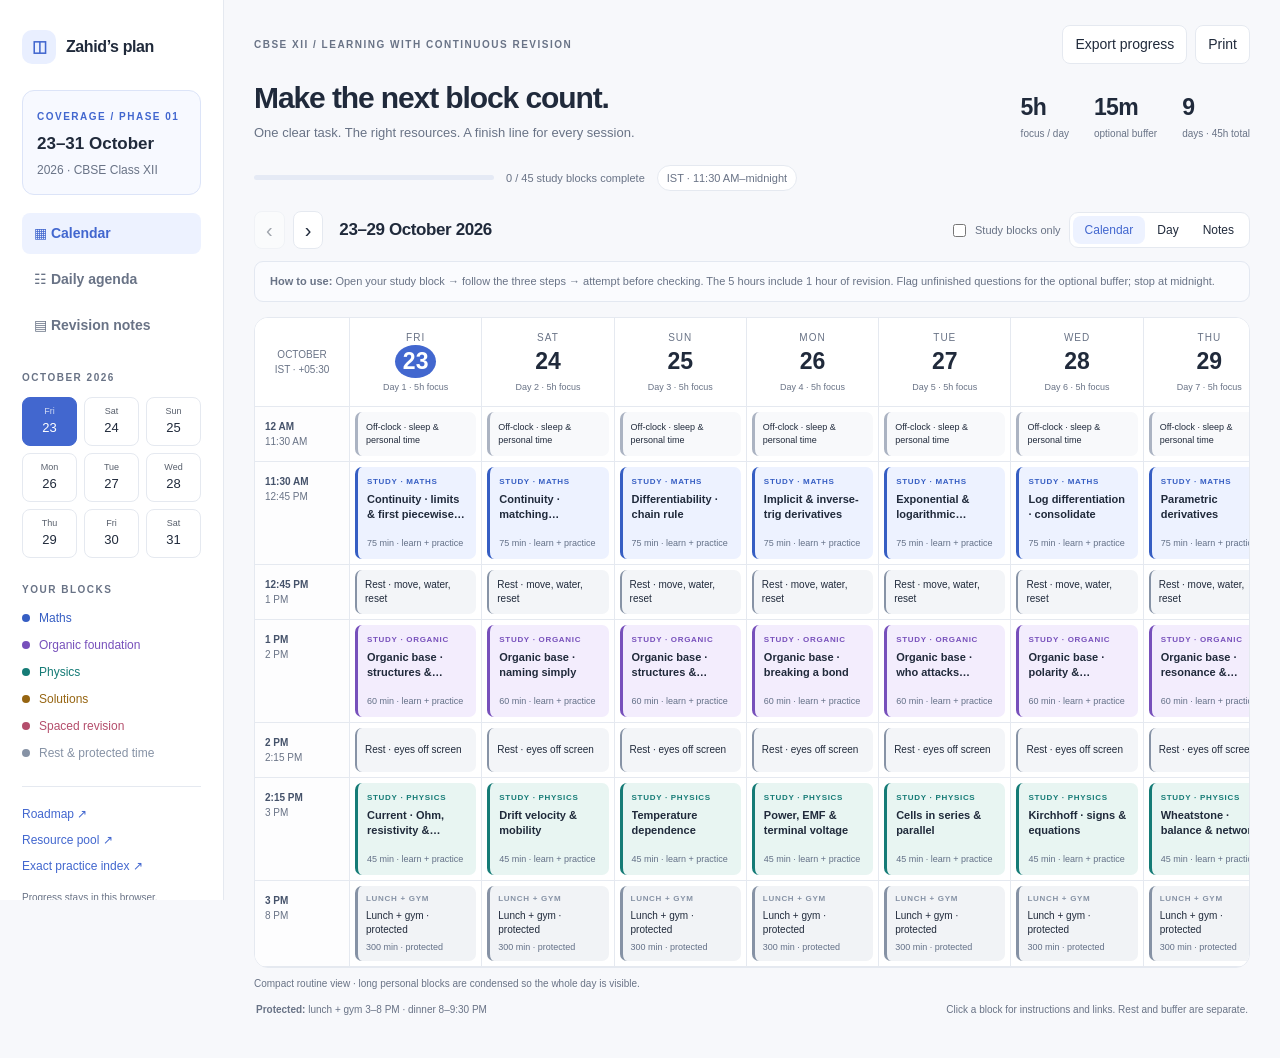
==== commit 6ec6e8ff: "...." ====
--- a/planner.html
+++ b/planner.html
@@ -13,7 +13,8 @@
 .calendar{border:1px solid var(--line);border-radius:var(--radius);background:var(--paper);overflow:auto;max-height:calc(100vh - 249px);min-height:420px}.calendar-inner{min-width:1020px}.week-head{display:grid;grid-template-columns:94px repeat(var(--cols),minmax(130px,1fr));position:sticky;top:0;z-index:2;background:rgba(255,255,255,.98);border-bottom:1px solid var(--line)}.week-head>div{padding:12px 10px 11px;text-align:center;border-left:1px solid var(--line)}.week-head>div:first-child{border-left:0;font-size:10px;display:flex;flex-direction:column;justify-content:center;color:var(--muted)}.weekday{display:block;font-size:10px;text-transform:uppercase;letter-spacing:1px;color:var(--muted)}.date-button{border:0;padding:2px 8px;background:none;font-size:23px;line-height:1.3;font-weight:550}.date-button.selected{border-radius:50%;background:var(--blue);color:white}.day-focus{display:block;color:var(--muted);font-size:9px;margin-top:3px}.time-row{display:grid;grid-template-columns:94px repeat(var(--cols),minmax(130px,1fr));border-bottom:1px solid var(--line)}.time-row:last-child{border-bottom:0}.time-label{padding:12px 10px;font-size:10px;line-height:1.5;color:var(--muted);background:#fdfdfe}.time-label strong{display:block;font-weight:600;color:#45526a}.grid-cell{padding:5px;border-left:1px solid var(--line);min-width:0;display:flex}.event{width:100%;text-align:left;border:0;border-left:3px solid var(--event-color,#cbd2dd);background:var(--event-bg,var(--rest-bg));border-radius:7px;padding:9px 9px 8px;position:relative;display:flex;flex-direction:column;gap:4px;transition:box-shadow .12s,transform .12s;overflow:hidden}.event:hover{background:var(--event-bg);box-shadow:0 2px 10px #233c6c14;transform:translateY(-1px)}.event .event-label{font-size:8px;font-weight:800;letter-spacing:.7px;text-transform:uppercase;color:var(--event-color,#718096)}.event .event-title{font-size:11px;font-weight:650;line-height:1.4;display:-webkit-box;-webkit-line-clamp:2;-webkit-box-orient:vertical;overflow:hidden}.event .event-meta{font-size:9px;color:#637087;margin-top:auto}.event .state-dot{position:absolute;top:8px;right:7px;background:white;border-radius:50%;font-size:10px;width:16px;height:16px;display:grid;place-items:center;color:#157b76}.event.done{opacity:.64}.event.blocked{box-shadow:inset 0 0 0 1px #d48754}.study-row .grid-cell{min-height:102px}.break-row .grid-cell{min-height:37px}.break-row .event{padding:5px 8px;border-left-width:2px;justify-content:center}.break-row .event .event-title{font-size:10px;font-weight:500}.break-row .event-label,.break-row .event-meta{display:none}.protected-row .grid-cell{min-height:64px}.protected-row .event-title{font-size:10px;font-weight:500}.protected-row .event{padding:7px 8px}.offclock-row .grid-cell{min-height:47px}.offclock-row .event-label,.offclock-row .event-meta{display:none}.offclock-row .event-title{font-size:9px;font-weight:500}.offclock-row .event{padding:7px 8px;justify-content:center}.buffer-row .grid-cell{min-height:60px}.buffer-row .event-title{font-size:10px}.calendar-foot{display:flex;justify-content:space-between;gap:20px;color:var(--muted);font-size:10px;padding:11px 2px}.calendar-foot strong{font-weight:650}.empty{padding:45px;color:var(--muted);text-align:center}
 .day-view{display:grid;grid-template-columns:minmax(0,1fr) 270px;gap:20px}.agenda{display:grid;gap:9px}.agenda-item{display:grid;grid-template-columns:112px minmax(0,1fr);align-items:stretch;gap:12px}.agenda-time{padding-top:14px;font-size:12px;color:var(--muted)}.agenda-item .event{min-height:75px;padding:14px 17px}.agenda-item .event-title{font-size:14px;-webkit-line-clamp:3}.agenda-item .event-label{font-size:9px}.agenda-item .event-meta{font-size:11px;margin-top:3px}.agenda-item .time-small{font-size:10px;display:block;margin-top:4px}.day-aside{align-self:start;position:sticky;top:20px;display:grid;gap:15px}.info-card{background:#fff;border:1px solid var(--line);border-radius:12px;padding:19px}.info-card h3{font-size:13px;margin:0 0 10px}.info-card p,.info-card li{font-size:12px;color:var(--muted)}.info-card p:last-child{margin-bottom:0}.info-card ul{padding-left:16px;margin:0}.info-card li{margin-bottom:8px}.daily-summary{padding:18px 20px;margin-bottom:15px;background:#edf2ff;border:1px solid #dce5ff;border-radius:12px;font-size:13px}.daily-summary strong{display:block;margin-bottom:4px}
 .notes-intro{color:var(--muted);font-size:13px;max-width:800px;margin-bottom:20px}.note-grid{display:grid;grid-template-columns:repeat(2,minmax(0,1fr));gap:16px}.note-card{background:#fff;border:1px solid var(--line);border-radius:12px;padding:20px}.note-card h3{font-size:16px;margin:4px 0 12px}.note-card .prompt{font-size:13px;color:#4f5b70;background:#f8f9fc;border-left:3px solid #d6def0;padding:12px}.note-card details{margin-top:15px}.note-card summary{cursor:pointer;color:var(--blue);font-size:12px;font-weight:600}.note-card li{font-size:12px;margin-bottom:9px;line-height:1.65}.note-card ul{padding-left:18px}.note-card .note-source{font-size:11px}.note-card textarea{margin-top:14px;resize:vertical;width:100%;min-height:65px;border:1px solid var(--line);border-radius:8px;padding:10px;font-size:12px}.note-card label{display:block;font-size:11px;margin-top:15px;color:var(--muted)}.note-card label textarea{margin-top:5px}.notice{padding:11px 15px;border:1px solid #e3e8f1;border-radius:9px;background:#fafbfe;font-size:11px;color:var(--muted);margin-bottom:15px}
-.overlay{position:fixed;inset:0;background:#15264250;z-index:10;display:none}.overlay.open{display:block}.drawer{position:absolute;right:0;top:0;bottom:0;width:min(540px,100%);background:#fff;box-shadow:-10px 0 45px #15264225;overflow-y:auto;padding:28px 30px}.drawer-top{display:flex;justify-content:space-between;align-items:center;gap:12px}.drawer h2{font-size:25px;line-height:1.25;letter-spacing:-.7px;margin:20px 0 9px}.drawer .when{font-size:12px;color:var(--muted);margin-bottom:23px}.section-title{font-size:10px;text-transform:uppercase;letter-spacing:1px;font-weight:800;color:#56647b;margin:22px 0 8px}.drawer p{font-size:13px;line-height:1.7;color:#4a576c;margin:0 0 10px}.task-check{display:flex;gap:10px;align-items:flex-start;padding:11px 0;border-bottom:1px solid #f0f2f6;font-size:13px;color:#435067;line-height:1.6}.task-check input{margin-top:4px;accent-color:var(--blue);flex:none}.task-check .step-label{font-size:10px;color:var(--muted);font-weight:700;display:block;margin-bottom:2px}.outcome{background:#eef6f1;border:1px solid #dcece2;border-radius:9px;padding:13px 15px;color:#345747;font-size:12px;line-height:1.7}.resource-links{display:grid;gap:7px}.resource-link{display:flex;justify-content:space-between;align-items:center;gap:12px;border:1px solid var(--line);border-radius:8px;padding:10px 12px;text-decoration:none;color:#3654a3;font-size:12px}.resource-link:hover{background:#f6f8ff}.resource-link small{font-size:9px;color:var(--muted)}.resource-link span:first-child{flex:1}.drawer textarea{width:100%;min-height:75px;border:1px solid var(--line);border-radius:8px;padding:11px;font-size:12px;resize:vertical}.drawer label.log-label{display:block;font-size:11px;color:var(--muted);margin:20px 0 6px}.drawer-actions{position:sticky;bottom:-28px;background:#fff;padding:18px 0 8px;display:flex;gap:8px;border-top:1px solid var(--line);margin-top:20px}.drawer-actions button{flex:1;font-size:12px}.hint{border-left:3px solid #d8e3f8;background:#f6f8fd;padding:11px 13px;font-size:11px;color:#5b6980;margin:15px 0}.buffer-task{padding:11px;background:#fff7e9;border:1px solid #f1dfb9;border-radius:8px;margin:12px 0;display:grid;gap:6px}.buffer-task strong{font-size:12px}.buffer-task button{font-size:11px;text-align:left}.toast{position:fixed;bottom:24px;left:50%;transform:translateX(-50%);background:#25324a;color:white;padding:10px 18px;border-radius:8px;font-size:12px;z-index:30;display:none}.print-view{display:none}
+.overlay{position:fixed;inset:0;background:#15264250;z-index:10;display:none}.overlay.open{display:block}.drawer{position:absolute;right:0;top:0;bottom:0;width:min(540px,100%);background:#fff;box-shadow:-10px 0 45px #15264225;overflow-y:auto;padding:28px 30px}.drawer-top{display:flex;justify-content:space-between;align-items:center;gap:12px}.drawer h2{font-size:25px;line-height:1.25;letter-spacing:-.7px;margin:20px 0 9px}.drawer .when{font-size:12px;color:var(--muted);margin-bottom:23px}.section-title{font-size:10px;text-transform:uppercase;letter-spacing:1px;font-weight:800;color:#56647b;margin:22px 0 8px}.drawer p{font-size:13px;line-height:1.7;color:#4a576c;margin:0 0 10px}.task-check{display:flex;gap:10px;align-items:flex-start;padding:11px 0;border-bottom:1px solid #f0f2f6;font-size:13px;color:#435067;line-height:1.6}.task-check input{margin-top:4px;accent-color:var(--blue);flex:none}.task-check .step-label{font-size:10px;color:var(--muted);font-weight:700;display:block;margin-bottom:2px}.outcome{background:#eef6f1;border:1px solid #dcece2;border-radius:9px;padding:13px 15px;color:#345747;font-size:12px;line-height:1.7}.resource-links{display:grid;gap:7px}.resource-link{display:flex;justify-content:space-between;align-items:center;gap:12px;border:1px solid var(--line);border-radius:8px;padding:10px 12px;text-decoration:none;color:#3654a3;font-size:12px}.resource-link:hover{background:#f6f8ff}.public-copy{display:inline-block;margin:4px 12px 6px;font-size:11px}.resource-link small{white-space:nowrap}.resource-link small{font-size:9px;color:var(--muted)}.resource-link span:first-child{flex:1}.drawer textarea{width:100%;min-height:75px;border:1px solid var(--line);border-radius:8px;padding:11px;font-size:12px;resize:vertical}.drawer label.log-label{display:block;font-size:11px;color:var(--muted);margin:20px 0 6px}.drawer-actions{position:sticky;bottom:-28px;background:#fff;padding:18px 0 8px;display:flex;gap:8px;border-top:1px solid var(--line);margin-top:20px}.drawer-actions button{flex:1;font-size:12px}.hint{border-left:3px solid #d8e3f8;background:#f6f8fd;padding:11px 13px;font-size:11px;color:#5b6980;margin:15px 0}.buffer-task{padding:11px;background:#fff7e9;border:1px solid #f1dfb9;border-radius:8px;margin:12px 0;display:grid;gap:6px}.buffer-task strong{font-size:12px}.buffer-task button{font-size:11px;text-align:left}.toast{position:fixed;bottom:24px;left:50%;transform:translateX(-50%);background:#25324a;color:white;padding:10px 18px;border-radius:8px;font-size:12px;z-index:30;display:none}.print-view{display:none}
+.budget{display:grid;grid-template-columns:1fr auto;gap:5px 15px;border:1px solid var(--line);border-radius:9px;padding:12px 14px;margin:0 0 17px;font-size:11px;color:#637087}.budget strong{color:#354868;font-weight:650}.carry{font-size:11px;background:#fff7e9;border:1px solid #efdfbe;border-radius:8px;padding:10px 12px;margin:12px 0;color:#755b2b}
 @media(min-width:1550px){main{padding:30px 40px}.calendar{max-height:calc(100vh - 265px)}.event .event-title{font-size:12px}.study-row .grid-cell{min-height:112px}}
 @media(max-width:1100px){.app{grid-template-columns:184px minmax(0,1fr)}.sidebar{padding:25px 15px}main{padding:22px 20px}.hero h1{font-size:26px}.stats{gap:15px}.stat strong{font-size:21px}.day-view{grid-template-columns:1fr}.day-aside{position:static;grid-template-columns:repeat(2,1fr)}.note-grid{grid-template-columns:1fr}}
 @media(max-width:720px){.app{display:block}.sidebar{height:auto;position:static;padding:15px 18px;border-right:0;border-bottom:1px solid var(--line);display:flex;align-items:center;justify-content:space-between;gap:15px}.brand{font-size:15px}.brand-icon{width:29px;height:29px}.phase-tag,.days-mini,.legend,.sidebar-bottom,.sidebar .save-note,.sidebar>.eyebrow{display:none}.nav{display:flex;margin:0;gap:3px}.nav button{font-size:11px;padding:8px}.nav button span{display:none}main{padding:20px 15px}.topline .eyebrow{font-size:9px;letter-spacing:1px}.top-actions button{font-size:10px;padding:6px 8px}.hero{align-items:flex-start;gap:10px;margin:15px 0}.hero h1{font-size:25px}.hero p{font-size:11px}.stats{gap:12px}.stats .stat:last-child{display:none}.stat strong{font-size:20px}.stat small{font-size:9px}.progress-row{margin-bottom:20px}.toolbar{gap:10px}.period-title{font-size:15px;margin:0 2px}.view-controls{width:100%;justify-content:space-between}.calendar{max-height:none;min-height:0}.calendar-foot{font-size:9px;gap:10px}.day-view{display:block}.day-aside{display:none}.agenda-item{grid-template-columns:82px minmax(0,1fr);gap:7px}.agenda-time{font-size:11px}.agenda-item .event{padding:12px;min-height:73px}.agenda-item .event-title{font-size:13px}.agenda-item .event-meta{font-size:10px}.daily-summary{font-size:12px;padding:14px}.drawer{padding:23px 20px}.drawer h2{font-size:23px}.drawer-actions{bottom:-23px}.note-card{padding:17px}}
@@ -33,30 +34,31 @@
  </aside>
  <main>
   <div class="topline"><span class="eyebrow" style="color:var(--muted)">CBSE XII / Learning with continuous revision</span><div class="top-actions"><button id="exportProgress">Export progress</button><button id="printButton">Print</button></div></div>
-  <div class="hero"><div><h1>Make the next block count.</h1><p>One clear task. The right resources. A finish line for every session.</p></div><div class="stats"><div class="stat"><strong>5h</strong><small>focus / day</small></div><div class="stat"><strong>15m</strong><small>daily buffer</small></div><div class="stat"><strong>9</strong><small>days · 45h total</small></div></div></div>
+  <div class="hero"><div><h1>Make the next block count.</h1><p>One clear task. The right resources. A finish line for every session.</p></div><div class="stats"><div class="stat"><strong>5h</strong><small>focus / day</small></div><div class="stat"><strong>15m</strong><small>optional buffer</small></div><div class="stat"><strong>9</strong><small>days · 45h total</small></div></div></div>
   <div class="progress-row"><div class="progress-track"><div class="progress-fill" id="progressFill"></div></div><span id="progressText">0 / 45 study blocks complete</span><span class="pill">IST · 11:30 AM–midnight</span></div>
   <div class="toolbar"><div class="period-controls"><button class="icon" id="prev" aria-label="Previous period">‹</button><button class="icon" id="next" aria-label="Next period">›</button><h2 class="period-title" id="periodTitle">23–29 October 2026</h2></div><div class="view-controls"><label class="filter-label"><input type="checkbox" id="studyOnly">Study blocks only</label><div class="switch" role="group" aria-label="View"><button data-view="week" class="active">Calendar</button><button data-view="day">Day</button><button data-view="notes">Notes</button></div></div></div>
+  <div class="notice"><strong>How to use:</strong> Open your study block → follow the three steps → attempt before checking. The 5 hours include 1 hour of revision. Flag unfinished questions for the optional buffer; stop at midnight.</div>
   <div id="view"></div>
   <div class="calendar-foot"><span><strong>Protected:</strong> lunch + gym 3–8 PM · dinner 8–9:30 PM</span><span>Click a block for instructions and links. Rest and buffer are separate.</span></div>
  </main>
 </div>
 <div class="overlay" id="overlay"><section class="drawer" role="dialog" aria-modal="true" aria-labelledby="drawerTitle" tabindex="-1" id="drawer"></section></div>
 <div class="toast" id="toast" role="status" aria-live="polite"></div><div class="print-view" id="printView"></div>
-<script id="plannerData" type="application/json">{"phase":"Phase 1","start":"2026-10-23","end":"2026-10-31","timezone":"Asia/Kolkata","roadmap":"ROADMAP.md","resource_pool":"Resources/phase-01/pool.json","time_window_confirmation":"User confirmed 11:30 AM–midnight on 22 October 2026","days":[{"date":"2026-10-23","day_number":1,"weekday":"Fri","slots":[{"start":"00:00","end":"11:30","start_minute":0,"end_minute":690,"duration_minutes":690,"kind":"offclock","id":"2026-10-23-offclock-0000","date":"2026-10-23","subject":"offclock","title":"Off-clock · sleep & personal time","learn":"Keep this period free of planned study. Sleep, breakfast and personal commitments fit here; the planner does not prescribe a wake-up time.","practice":"","output":"No studying before 11:30 AM.","resources":[],"pool_practice_ids":[],"start_iso":"2026-10-23T00:00:00+05:30","end_iso":"2026-10-23T11:30:00+05:30"},{"start":"11:30","end":"12:45","start_minute":690,"end_minute":765,"duration_minutes":75,"kind":"study","subject":"maths","title":"Continuity · limits & first piecewise checks","learn":"Read NCERT 5.2, PDF pp. 1–13. Test continuity using LHL = RHL = f(a); simplify a removable discontinuity before substituting.","practice":"Ex. 5.1 Q1, Q3 (all parts), Q6 and Q12. Show both one-sided limits at each joining point.","output":"Four question attempts, corrections and a 3-line continuity test.","resources":[{"label":"Main lesson · 0:00:00–0:30:00","url":"https://www.youtube.com/watch?v=paNnEHzOfJw&t=0s","resource_id":"M-V01"},{"label":"NCERT · today’s section / questions","url":"Sources/Books/maths-part-1/lemh105.pdf#page=13","resource_id":"M-N01"},{"label":"NCERT available final answers","url":"Sources/Books/maths-part-1/lemh1an.pdf","resource_id":"M-A01"},{"label":"NCERT answer reference","url":"Sources/Books/maths-part-1/lemh1an.pdf","resource_id":"M-A01"}],"pool_practice_ids":["M-NP01"],"target_minutes":75,"video":{"resource_id":"M-V01","url":"https://www.youtube.com/watch?v=paNnEHzOfJw&t=0s","start_seconds":0,"end_seconds":1800,"label":"Main lesson · 0:00:00–0:30:00","locator_type":"Sequential playback window; not a claimed publisher topic marker"},"id":"2026-10-23-maths","date":"2026-10-23","checkpoint":"At the end, mark Done only after attempts and checking. If a step remains, record its question number for the buffer.","video_instruction":"Watch the stated sequential playback window at a comfortable speed. It is a continuation through the main lesson, not a verified topic chapter. Stop playback when that window ends; the exact NCERT section and questions below are today’s target. Record the resume time if pauses use the allotted explanation budget.","start_iso":"2026-10-23T11:30:00+05:30","end_iso":"2026-10-23T12:45:00+05:30"},{"start":"12:45","end":"13:00","start_minute":765,"end_minute":780,"duration_minutes":15,"kind":"rest","id":"2026-10-23-rest-1245","date":"2026-10-23","subject":"rest","title":"Rest · move, water, reset","learn":"Close the lesson. Stand up, drink water and look away from the screen. Stop studying until the next block starts.","practice":"","output":"A real break; do not fill it with another video.","resources":[],"pool_practice_ids":[],"start_iso":"2026-10-23T12:45:00+05:30","end_iso":"2026-10-23T13:00:00+05:30"},{"start":"13:00","end":"14:00","start_minute":780,"end_minute":840,"duration_minutes":60,"kind":"study","subject":"organic","title":"Organic base · structures & bonds","learn":"NCERT XI selected 8.2–8.4, PDF pp. 2–6: valency, expanded/condensed structures, sigma/pi bonds, sp3/sp2/sp and functional-group recognition.","practice":"Bridge check Q3, Q5 and Q6. Sketch ethanol, ethanal, ethene and ethyne with sensible valencies.","output":"Identify the groups and count bonds without notes; do not memorise a full reaction list.","resources":[{"label":"Main lesson · 0:00:00–0:30:00","url":"https://www.youtube.com/watch?v=ZKIXgQOIZvc&t=0s","resource_id":"O-V01"},{"label":"NCERT · today’s section / questions","url":"Sources/Books/chem-class-11-bridge/kech202.pdf#page=2","resource_id":"O-N01"},{"label":"Organic check · questions and answers","url":"Resources/phase-01/organic-bridge-check.md","resource_id":"O-C01"}],"pool_practice_ids":["O-CP01"],"target_minutes":60,"video":{"resource_id":"O-V01","url":"https://www.youtube.com/watch?v=ZKIXgQOIZvc&t=0s","start_seconds":0,"end_seconds":1800,"label":"Main lesson · 0:00:00–0:30:00","locator_type":"Sequential playback window; not a claimed publisher topic marker"},"id":"2026-10-23-organic","date":"2026-10-23","checkpoint":"At the end, mark Done only after attempts and checking. If a step remains, record its question number for the buffer.","video_instruction":"Watch the stated sequential playback window at a comfortable speed. It is a continuation through the main lesson, not a verified topic chapter. Stop playback when that window ends; the exact NCERT section and questions below are today’s target. Record the resume time if pauses use the allotted explanation budget.","start_iso":"2026-10-23T13:00:00+05:30","end_iso":"2026-10-23T14:00:00+05:30"},{"start":"14:00","end":"14:15","start_minute":840,"end_minute":855,"duration_minutes":15,"kind":"rest","id":"2026-10-23-rest-1400","date":"2026-10-23","subject":"rest","title":"Rest · eyes off screen","learn":"Close the lesson. Stand up, drink water and look away from the screen. Stop studying until the next block starts.","practice":"","output":"A real break; do not fill it with another video.","resources":[],"pool_practice_ids":[],"start_iso":"2026-10-23T14:00:00+05:30","end_iso":"2026-10-23T14:15:00+05:30"},{"start":"14:15","end":"15:00","start_minute":855,"end_minute":900,"duration_minutes":45,"kind":"study","subject":"physics","title":"Current · Ohm, resistivity & graphs","learn":"Watch P-VS01, 03:36–30:54; read NCERT 3.2–3.7, PDF pp. 1–10. Skip 30:54–35:40 (superconductivity/Meissner).","practice":"End exercise Q3.4. Sketch one ohmic and one non-ohmic I–V curve, and label resistance versus resistivity units.","output":"One numerical, two labelled graph sketches and a resistance/resistivity distinction.","resources":[{"label":"NCERT · today’s section / questions","url":"Sources/Books/phy-part-1/leph103.pdf#page=1","resource_id":"P-N01"},{"label":"NCERT available final answers","url":"Sources/Books/phy-part-1/leph1an.pdf","resource_id":"P-A01"},{"label":"NCERT answer reference","url":"Sources/Books/phy-part-1/leph1an.pdf","resource_id":"P-A01"},{"label":"Current, Ohm, resistivity and V-I · verified chapter link","url":"https://www.youtube.com/watch?v=OHoL5Sf5pII&t=216s","resource_id":"P-V01","start_seconds":216,"end_seconds":1854}],"pool_practice_ids":["P-NP03"],"target_minutes":45,"video":null,"id":"2026-10-23-physics","date":"2026-10-23","checkpoint":"At the end, mark Done only after attempts and checking. If a step remains, record its question number for the buffer.","start_iso":"2026-10-23T14:15:00+05:30","end_iso":"2026-10-23T15:00:00+05:30"},{"start":"15:00","end":"20:00","start_minute":900,"end_minute":1200,"duration_minutes":300,"kind":"personal","id":"2026-10-23-personal-1500","date":"2026-10-23","subject":"personal","title":"Lunch + gym · protected","learn":"Protected 3–8 PM block for lunch, gym, travel and recovery. No reading, practice or catch-up is assigned. The exact lunch/gym split remains your personal arrangement.","practice":"","output":"Return ready for dinner; no study overlap.","resources":[],"pool_practice_ids":[],"start_iso":"2026-10-23T15:00:00+05:30","end_iso":"2026-10-23T20:00:00+05:30"},{"start":"20:00","end":"21:30","start_minute":1200,"end_minute":1290,"duration_minutes":90,"kind":"dinner","id":"2026-10-23-dinner-2000","date":"2026-10-23","subject":"dinner","title":"Dinner · protected","learn":"Eat and take personal downtime. No study or hidden catch-up work is assigned until 9:30 PM.","practice":"","output":"Restart at 9:30 PM.","resources":[],"pool_practice_ids":[],"start_iso":"2026-10-23T20:00:00+05:30","end_iso":"2026-10-23T21:30:00+05:30"},{"start":"21:30","end":"22:30","start_minute":1290,"end_minute":1350,"duration_minutes":60,"kind":"study","subject":"solutions","title":"Solutions · concentration units","learn":"Read NCERT 1.1–1.2, PDF pp. 1–5. Start with n = mass/molar mass, then distinguish litres of solution from kg of solvent.","practice":"Worked Example 1.1; exercise Q1.3 and Q1.5. Show a unit beside every concentration.","output":"Mass %, mole fraction, molarity and molality distinguished; glucose question attempted.","resources":[{"label":"Main lesson · 0:00:00–0:35:00","url":"https://www.youtube.com/watch?v=WM-TCY0APtM&t=0s","resource_id":"S-V01"},{"label":"NCERT · today’s section / questions","url":"Sources/Books/chem-part-1/lech101.pdf#page=4","resource_id":"S-N01"},{"label":"NCERT available final answers","url":"Sources/Books/chem-part-1/lech1an.pdf","resource_id":"S-A01"},{"label":"NCERT answer reference","url":"Sources/Books/chem-part-1/lech1an.pdf","resource_id":"S-A01"}],"pool_practice_ids":["S-NP01","S-NP04"],"target_minutes":60,"video":{"resource_id":"S-V01","url":"https://www.youtube.com/watch?v=WM-TCY0APtM&t=0s","start_seconds":0,"end_seconds":2100,"label":"Main lesson · 0:00:00–0:35:00","locator_type":"Sequential playback window; not a claimed publisher topic marker"},"id":"2026-10-23-solutions","date":"2026-10-23","checkpoint":"At the end, mark Done only after attempts and checking. If a step remains, record its question number for the buffer.","video_instruction":"Watch the stated sequential playback window at a comfortable speed. It is a continuation through the main lesson, not a verified topic chapter. Stop playback when that window ends; the exact NCERT section and questions below are today’s target. Record the resume time if pauses use the allotted explanation budget.","start_iso":"2026-10-23T21:30:00+05:30","end_iso":"2026-10-23T22:30:00+05:30"},{"start":"22:30","end":"22:45","start_minute":1350,"end_minute":1365,"duration_minutes":15,"kind":"rest","id":"2026-10-23-rest-2230","date":"2026-10-23","subject":"rest","title":"Rest · decompress","learn":"Close the lesson. Stand up, drink water and look away from the screen. Stop studying until the next block starts.","practice":"","output":"A real break; do not fill it with another video.","resources":[],"pool_practice_ids":[],"start_iso":"2026-10-23T22:30:00+05:30","end_iso":"2026-10-23T22:45:00+05:30"},{"start":"22:45","end":"23:45","start_minute":1365,"end_minute":1425,"duration_minutes":60,"kind":"study","subject":"revision","title":"Spaced revision · Relations/functions; field & potential","learn":"15 min maths recall/attempts, 15 min physics recall/attempts, 25 min spaced returns, then 5 min corrections/logging.","practice":"Maths 65/1/1 Q32(b), PDF p. 17; Physics 55/1/1 Q1 and Q2, PDF p. 5. Recall today’s continuity criterion, functional groups and four concentration units without notes.","output":"Correct the attempts; append at most three useful corrections to the linked chapter notes.","resources":[{"label":"Earlier maths · original paper","url":"Sources/PYQ/Mathematics/2026/Main/2413-1_65-1-1_Mathematics.pdf","resource_id":"M-PY01"},{"label":"Earlier physics · original paper","url":"Sources/PYQ/Physics/2026/Main/2383-1_55-1-1_Physics.pdf","resource_id":"P-PY01"},{"label":"New maths · NCERT","url":"Sources/Books/maths-part-1/lemh105.pdf","resource_id":"M-N01"},{"label":"Solutions · NCERT","url":"Sources/Books/chem-part-1/lech101.pdf","resource_id":"S-N01"},{"label":"Organic bridge check","url":"Resources/phase-01/organic-bridge-check.md","resource_id":"O-C01"}],"pool_practice_ids":["R-M01","R-P01"],"target_minutes":60,"video":null,"id":"2026-10-23-revision","date":"2026-10-23","recall_old":"Maths 65/1/1 Q32(b), PDF p. 17; Physics 55/1/1 Q1 and Q2, PDF p. 5.","recall_new":"Recall today’s continuity criterion, functional groups and four concentration units without notes.","note_ids":["relations","inverse-trig","matrices","determinants","electrostatics","capacitance","continuity","current","solutions","organic"],"start_iso":"2026-10-23T22:45:00+05:30","end_iso":"2026-10-23T23:45:00+05:30"},{"start":"23:45","end":"24:00","start_minute":1425,"end_minute":1440,"duration_minutes":15,"kind":"buffer","id":"2026-10-23-buffer-2345","date":"2026-10-23","subject":"buffer","title":"Buffer · repair or rest","learn":"Use at most 15 minutes for the first flagged unfinished step from today, prioritising organic prerequisites, then maths, physics and Solutions. If nothing is flagged, rest. Stop at midnight.","practice":"","output":"If more remains, record the exact step and begin the next same-subject slot with it; replace repeated video time before removing practice. If it cannot fit, flag the day for AI replanning rather than squeezing meals or sleep.","resources":[],"pool_practice_ids":[],"start_iso":"2026-10-23T23:45:00+05:30","end_iso":"2026-10-24T00:00:00+05:30"}]},{"date":"2026-10-24","day_number":2,"weekday":"Sat","slots":[{"start":"00:00","end":"11:30","start_minute":0,"end_minute":690,"duration_minutes":690,"kind":"offclock","id":"2026-10-24-offclock-0000","date":"2026-10-24","subject":"offclock","title":"Off-clock · sleep & personal time","learn":"Keep this period free of planned study. Sleep, breakfast and personal commitments fit here; the planner does not prescribe a wake-up time.","practice":"","output":"No studying before 11:30 AM.","resources":[],"pool_practice_ids":[],"start_iso":"2026-10-24T00:00:00+05:30","end_iso":"2026-10-24T11:30:00+05:30"},{"start":"11:30","end":"12:45","start_minute":690,"end_minute":765,"duration_minutes":75,"kind":"study","subject":"maths","title":"Continuity · matching constants","learn":"Read the worked piecewise examples and finish 5.2, PDF pp. 13–15. Distinguish the function value from its limit.","practice":"Ex. 5.1 Q17, Q24, Q26 and Q30. Then 2026 65/1/1 Q21(a), pack p. 1.","output":"Constants/limits justified, including the two-constant matching problem.","resources":[{"label":"Main lesson · 0:30:00–1:00:00","url":"https://www.youtube.com/watch?v=paNnEHzOfJw&t=1800s","resource_id":"M-V01"},{"label":"NCERT · today’s section / questions","url":"Sources/Books/maths-part-1/lemh105.pdf#page=14","resource_id":"M-N01"},{"label":"NCERT available final answers","url":"Sources/Books/maths-part-1/lemh1an.pdf","resource_id":"M-A01"},{"label":"NCERT answer reference","url":"Sources/Books/maths-part-1/lemh1an.pdf","resource_id":"M-A01"},{"label":"Board practice · pack page 1","url":"Resources/phase-01/maths-board-practice.pdf#page=1"}],"pool_practice_ids":["M-NP01","M-BP01"],"target_minutes":75,"video":{"resource_id":"M-V01","url":"https://www.youtube.com/watch?v=paNnEHzOfJw&t=1800s","start_seconds":1800,"end_seconds":3600,"label":"Main lesson · 0:30:00–1:00:00","locator_type":"Sequential playback window; not a claimed publisher topic marker"},"id":"2026-10-24-maths","date":"2026-10-24","checkpoint":"At the end, mark Done only after attempts and checking. If a step remains, record its question number for the buffer.","video_instruction":"Watch the stated sequential playback window at a comfortable speed. It is a continuation through the main lesson, not a verified topic chapter. Stop playback when that window ends; the exact NCERT section and questions below are today’s target. Record the resume time if pauses use the allotted explanation budget.","start_iso":"2026-10-24T11:30:00+05:30","end_iso":"2026-10-24T12:45:00+05:30"},{"start":"12:45","end":"13:00","start_minute":765,"end_minute":780,"duration_minutes":15,"kind":"rest","id":"2026-10-24-rest-1245","date":"2026-10-24","subject":"rest","title":"Rest · move, water, reset","learn":"Close the lesson. Stand up, drink water and look away from the screen. Stop studying until the next block starts.","practice":"","output":"A real break; do not fill it with another video.","resources":[],"pool_practice_ids":[],"start_iso":"2026-10-24T12:45:00+05:30","end_iso":"2026-10-24T13:00:00+05:30"},{"start":"13:00","end":"14:00","start_minute":780,"end_minute":840,"duration_minutes":60,"kind":"study","subject":"organic","title":"Organic base · naming simply","learn":"NCERT XI 8.5, PDF pp. 7–12. Pick the parent chain containing the principal functional group; number before naming substituents.","practice":"Worked Problems 8.7 and 8.8: cover their solutions first. Bridge check Q1 and Q2.","output":"Names and structures checked against the worked solutions; record only the naming rule that caused an error.","resources":[{"label":"Main lesson · 0:30:00–1:00:00","url":"https://www.youtube.com/watch?v=ZKIXgQOIZvc&t=1800s","resource_id":"O-V01"},{"label":"NCERT · today’s section / questions","url":"Sources/Books/chem-class-11-bridge/kech202.pdf#page=10","resource_id":"O-N01"},{"label":"Organic check · questions and answers","url":"Resources/phase-01/organic-bridge-check.md","resource_id":"O-C01"}],"pool_practice_ids":["O-NP01","O-CP01"],"target_minutes":60,"video":{"resource_id":"O-V01","url":"https://www.youtube.com/watch?v=ZKIXgQOIZvc&t=1800s","start_seconds":1800,"end_seconds":3600,"label":"Main lesson · 0:30:00–1:00:00","locator_type":"Sequential playback window; not a claimed publisher topic marker"},"id":"2026-10-24-organic","date":"2026-10-24","checkpoint":"At the end, mark Done only after attempts and checking. If a step remains, record its question number for the buffer.","video_instruction":"Watch the stated sequential playback window at a comfortable speed. It is a continuation through the main lesson, not a verified topic chapter. Stop playback when that window ends; the exact NCERT section and questions below are today’s target. Record the resume time if pauses use the allotted explanation budget.","start_iso":"2026-10-24T13:00:00+05:30","end_iso":"2026-10-24T14:00:00+05:30"},{"start":"14:00","end":"14:15","start_minute":840,"end_minute":855,"duration_minutes":15,"kind":"rest","id":"2026-10-24-rest-1400","date":"2026-10-24","subject":"rest","title":"Rest · eyes off screen","learn":"Close the lesson. Stand up, drink water and look away from the screen. Stop studying until the next block starts.","practice":"","output":"A real break; do not fill it with another video.","resources":[],"pool_practice_ids":[],"start_iso":"2026-10-24T14:00:00+05:30","end_iso":"2026-10-24T14:15:00+05:30"},{"start":"14:15","end":"15:00","start_minute":855,"end_minute":900,"duration_minutes":45,"kind":"study","subject":"physics","title":"Drift velocity & mobility","learn":"Watch P-VS02, 35:40–1:06:16; read the drift discussion, PDF pp. 5–8.","practice":"Examples 3.1 and 3.2 with their answers covered. Write I = neAvd and explain its quantities.","output":"A drift calculation and an explanation of why a circuit responds quickly despite slow drift.","resources":[{"label":"NCERT · today’s section / questions","url":"Sources/Books/phy-part-1/leph103.pdf#page=7","resource_id":"P-N01"},{"label":"NCERT available final answers","url":"Sources/Books/phy-part-1/leph1an.pdf","resource_id":"P-A01"},{"label":"Charge carriers, drift, current relation and mobility · verified chapter link","url":"https://www.youtube.com/watch?v=OHoL5Sf5pII&t=2140s","resource_id":"P-V01","start_seconds":2140,"end_seconds":3976}],"pool_practice_ids":["P-NP01"],"target_minutes":45,"video":null,"id":"2026-10-24-physics","date":"2026-10-24","checkpoint":"At the end, mark Done only after attempts and checking. If a step remains, record its question number for the buffer.","start_iso":"2026-10-24T14:15:00+05:30","end_iso":"2026-10-24T15:00:00+05:30"},{"start":"15:00","end":"20:00","start_minute":900,"end_minute":1200,"duration_minutes":300,"kind":"personal","id":"2026-10-24-personal-1500","date":"2026-10-24","subject":"personal","title":"Lunch + gym · protected","learn":"Protected 3–8 PM block for lunch, gym, travel and recovery. No reading, practice or catch-up is assigned. The exact lunch/gym split remains your personal arrangement.","practice":"","output":"Return ready for dinner; no study overlap.","resources":[],"pool_practice_ids":[],"start_iso":"2026-10-24T15:00:00+05:30","end_iso":"2026-10-24T20:00:00+05:30"},{"start":"20:00","end":"21:30","start_minute":1200,"end_minute":1290,"duration_minutes":90,"kind":"dinner","id":"2026-10-24-dinner-2000","date":"2026-10-24","subject":"dinner","title":"Dinner · protected","learn":"Eat and take personal downtime. No study or hidden catch-up work is assigned until 9:30 PM.","practice":"","output":"Restart at 9:30 PM.","resources":[],"pool_practice_ids":[],"start_iso":"2026-10-24T20:00:00+05:30","end_iso":"2026-10-24T21:30:00+05:30"},{"start":"21:30","end":"22:30","start_minute":1290,"end_minute":1350,"duration_minutes":60,"kind":"study","subject":"solutions","title":"Solutions · conversions & ppm","learn":"Use the concentration examples, including Example 1.3 on PDF p. 5. Watch the next sequential segment of the main lesson.","practice":"Exercise Q1.8 and Q1.9. For Q1.9 explicitly convert ppm to mass percentage before calculating molality.","output":"Two multistep attempts with denominator/units checked.","resources":[{"label":"Main lesson · 0:35:00–1:10:00","url":"https://www.youtube.com/watch?v=WM-TCY0APtM&t=2100s","resource_id":"S-V01"},{"label":"NCERT · today’s section / questions","url":"Sources/Books/chem-part-1/lech101.pdf#page=5","resource_id":"S-N01"},{"label":"NCERT available final answers","url":"Sources/Books/chem-part-1/lech1an.pdf","resource_id":"S-A01"},{"label":"NCERT answer reference","url":"Sources/Books/chem-part-1/lech1an.pdf","resource_id":"S-A01"}],"pool_practice_ids":["S-NP01","S-NP04"],"target_minutes":60,"video":{"resource_id":"S-V01","url":"https://www.youtube.com/watch?v=WM-TCY0APtM&t=2100s","start_seconds":2100,"end_seconds":4200,"label":"Main lesson · 0:35:00–1:10:00","locator_type":"Sequential playback window; not a claimed publisher topic marker"},"id":"2026-10-24-solutions","date":"2026-10-24","checkpoint":"At the end, mark Done only after attempts and checking. If a step remains, record its question number for the buffer.","video_instruction":"Watch the stated sequential playback window at a comfortable speed. It is a continuation through the main lesson, not a verified topic chapter. Stop playback when that window ends; the exact NCERT section and questions below are today’s target. Record the resume time if pauses use the allotted explanation budget.","start_iso":"2026-10-24T21:30:00+05:30","end_iso":"2026-10-24T22:30:00+05:30"},{"start":"22:30","end":"22:45","start_minute":1350,"end_minute":1365,"duration_minutes":15,"kind":"rest","id":"2026-10-24-rest-2230","date":"2026-10-24","subject":"rest","title":"Rest · decompress","learn":"Close the lesson. Stand up, drink water and look away from the screen. Stop studying until the next block starts.","practice":"","output":"A real break; do not fill it with another video.","resources":[],"pool_practice_ids":[],"start_iso":"2026-10-24T22:30:00+05:30","end_iso":"2026-10-24T22:45:00+05:30"},{"start":"22:45","end":"23:45","start_minute":1365,"end_minute":1425,"duration_minutes":60,"kind":"study","subject":"revision","title":"Spaced revision · Inverse trig; capacitance","learn":"15 min maths recall/attempts, 15 min physics recall/attempts, 25 min spaced returns, then 5 min corrections/logging.","practice":"Maths Q1 and Q25(a), PDF pp. 3 and 15; Physics Q23, PDF p. 15. Return +1 day: organic check Q5–6; maths Ex. 5.1 Q6; rewrite molarity/molality denominators.","output":"Correct the attempts; append at most three useful corrections to the linked chapter notes.","resources":[{"label":"Earlier maths · original paper","url":"Sources/PYQ/Mathematics/2026/Main/2413-1_65-1-1_Mathematics.pdf","resource_id":"M-PY01"},{"label":"Earlier physics · original paper","url":"Sources/PYQ/Physics/2026/Main/2383-1_55-1-1_Physics.pdf","resource_id":"P-PY01"},{"label":"New maths · NCERT","url":"Sources/Books/maths-part-1/lemh105.pdf","resource_id":"M-N01"},{"label":"Solutions · NCERT","url":"Sources/Books/chem-part-1/lech101.pdf","resource_id":"S-N01"},{"label":"Organic bridge check","url":"Resources/phase-01/organic-bridge-check.md","resource_id":"O-C01"}],"pool_practice_ids":["R-M01","R-P01"],"target_minutes":60,"video":null,"id":"2026-10-24-revision","date":"2026-10-24","recall_old":"Maths Q1 and Q25(a), PDF pp. 3 and 15; Physics Q23, PDF p. 15.","recall_new":"Return +1 day: organic check Q5–6; maths Ex. 5.1 Q6; rewrite molarity/molality denominators.","note_ids":["relations","inverse-trig","matrices","determinants","electrostatics","capacitance","continuity","current","solutions","organic"],"start_iso":"2026-10-24T22:45:00+05:30","end_iso":"2026-10-24T23:45:00+05:30"},{"start":"23:45","end":"24:00","start_minute":1425,"end_minute":1440,"duration_minutes":15,"kind":"buffer","id":"2026-10-24-buffer-2345","date":"2026-10-24","subject":"buffer","title":"Buffer · repair or rest","learn":"Use at most 15 minutes for the first flagged unfinished step from today, prioritising organic prerequisites, then maths, physics and Solutions. If nothing is flagged, rest. Stop at midnight.","practice":"","output":"If more remains, record the exact step and begin the next same-subject slot with it; replace repeated video time before removing practice. If it cannot fit, flag the day for AI replanning rather than squeezing meals or sleep.","resources":[],"pool_practice_ids":[],"start_iso":"2026-10-24T23:45:00+05:30","end_iso":"2026-10-25T00:00:00+05:30"}]},{"date":"2026-10-25","day_number":3,"weekday":"Sun","slots":[{"start":"00:00","end":"11:30","start_minute":0,"end_minute":690,"duration_minutes":690,"kind":"offclock","id":"2026-10-25-offclock-0000","date":"2026-10-25","subject":"offclock","title":"Off-clock · sleep & personal time","learn":"Keep this period free of planned study. Sleep, breakfast and personal commitments fit here; the planner does not prescribe a wake-up time.","practice":"","output":"No studying before 11:30 AM.","resources":[],"pool_practice_ids":[],"start_iso":"2026-10-25T00:00:00+05:30","end_iso":"2026-10-25T11:30:00+05:30"},{"start":"11:30","end":"12:45","start_minute":690,"end_minute":765,"duration_minutes":75,"kind":"study","subject":"maths","title":"Differentiability · chain rule","learn":"Read 5.3, PDF pp. 15–19. Recall product/quotient rules; write the inner and outer function before differentiating.","practice":"Ex. 5.2 Q1, Q2, Q5, Q6 and Q9. For Q9, compare left and right derivatives.","output":"Five independent attempts; explain why a continuous corner may fail differentiability.","resources":[{"label":"Main lesson · 1:00:00–1:30:00","url":"https://www.youtube.com/watch?v=paNnEHzOfJw&t=3600s","resource_id":"M-V01"},{"label":"NCERT · today’s section / questions","url":"Sources/Books/maths-part-1/lemh105.pdf#page=19","resource_id":"M-N01"},{"label":"NCERT available final answers","url":"Sources/Books/maths-part-1/lemh1an.pdf","resource_id":"M-A01"},{"label":"NCERT answer reference","url":"Sources/Books/maths-part-1/lemh1an.pdf","resource_id":"M-A01"}],"pool_practice_ids":["M-NP02"],"target_minutes":75,"video":{"resource_id":"M-V01","url":"https://www.youtube.com/watch?v=paNnEHzOfJw&t=3600s","start_seconds":3600,"end_seconds":5400,"label":"Main lesson · 1:00:00–1:30:00","locator_type":"Sequential playback window; not a claimed publisher topic marker"},"id":"2026-10-25-maths","date":"2026-10-25","checkpoint":"At the end, mark Done only after attempts and checking. If a step remains, record its question number for the buffer.","video_instruction":"Watch the stated sequential playback window at a comfortable speed. It is a continuation through the main lesson, not a verified topic chapter. Stop playback when that window ends; the exact NCERT section and questions below are today’s target. Record the resume time if pauses use the allotted explanation budget.","start_iso":"2026-10-25T11:30:00+05:30","end_iso":"2026-10-25T12:45:00+05:30"},{"start":"12:45","end":"13:00","start_minute":765,"end_minute":780,"duration_minutes":15,"kind":"rest","id":"2026-10-25-rest-1245","date":"2026-10-25","subject":"rest","title":"Rest · move, water, reset","learn":"Close the lesson. Stand up, drink water and look away from the screen. Stop studying until the next block starts.","practice":"","output":"A real break; do not fill it with another video.","resources":[],"pool_practice_ids":[],"start_iso":"2026-10-25T12:45:00+05:30","end_iso":"2026-10-25T13:00:00+05:30"},{"start":"13:00","end":"14:00","start_minute":780,"end_minute":840,"duration_minutes":60,"kind":"study","subject":"organic","title":"Organic base · structures & isomers","learn":"NCERT XI 8.5.4 and selected 8.6, PDF pp. 13–16. Recognise chain/position/functional isomers and primary/secondary/tertiary carbon types.","practice":"Worked Problem 8.9; reattempt bridge check Q2 and Q4. Recognise ortho/meta/para positions using Q19.","output":"Simple naming and isomer recognition are comfortable; no advanced stereochemistry detour.","resources":[{"label":"Main lesson · 1:00:00–1:30:00","url":"https://www.youtube.com/watch?v=ZKIXgQOIZvc&t=3600s","resource_id":"O-V01"},{"label":"NCERT · today’s section / questions","url":"Sources/Books/chem-class-11-bridge/kech202.pdf#page=13","resource_id":"O-N01"},{"label":"Organic check · questions and answers","url":"Resources/phase-01/organic-bridge-check.md","resource_id":"O-C01"}],"pool_practice_ids":["O-NP01","O-CP01"],"target_minutes":60,"video":{"resource_id":"O-V01","url":"https://www.youtube.com/watch?v=ZKIXgQOIZvc&t=3600s","start_seconds":3600,"end_seconds":5400,"label":"Main lesson · 1:00:00–1:30:00","locator_type":"Sequential playback window; not a claimed publisher topic marker"},"id":"2026-10-25-organic","date":"2026-10-25","checkpoint":"At the end, mark Done only after attempts and checking. If a step remains, record its question number for the buffer.","video_instruction":"Watch the stated sequential playback window at a comfortable speed. It is a continuation through the main lesson, not a verified topic chapter. Stop playback when that window ends; the exact NCERT section and questions below are today’s target. Record the resume time if pauses use the allotted explanation budget.","start_iso":"2026-10-25T13:00:00+05:30","end_iso":"2026-10-25T14:00:00+05:30"},{"start":"14:00","end":"14:15","start_minute":840,"end_minute":855,"duration_minutes":15,"kind":"rest","id":"2026-10-25-rest-1400","date":"2026-10-25","subject":"rest","title":"Rest · eyes off screen","learn":"Close the lesson. Stand up, drink water and look away from the screen. Stop studying until the next block starts.","practice":"","output":"A real break; do not fill it with another video.","resources":[],"pool_practice_ids":[],"start_iso":"2026-10-25T14:00:00+05:30","end_iso":"2026-10-25T14:15:00+05:30"},{"start":"14:15","end":"15:00","start_minute":855,"end_minute":900,"duration_minutes":45,"kind":"study","subject":"physics","title":"Temperature dependence","learn":"Watch P-VS03, 1:06:16–1:19:53; read NCERT 3.8.","practice":"Example 3.3, then exercises Q3.3, Q3.5 and Q3.6. Keep temperature differences and coefficient units consistent.","output":"Four checked numerical attempts; a corrected R–T relation.","resources":[{"label":"NCERT · today’s section / questions","url":"Sources/Books/phy-part-1/leph103.pdf#page=11","resource_id":"P-N01"},{"label":"NCERT available final answers","url":"Sources/Books/phy-part-1/leph1an.pdf","resource_id":"P-A01"},{"label":"NCERT answer reference","url":"Sources/Books/phy-part-1/leph1an.pdf","resource_id":"P-A01"},{"label":"Temperature dependence and numerical · verified chapter link","url":"https://www.youtube.com/watch?v=OHoL5Sf5pII&t=3976s","resource_id":"P-V01","start_seconds":3976,"end_seconds":4793}],"pool_practice_ids":["P-NP01","P-NP03"],"target_minutes":45,"video":null,"id":"2026-10-25-physics","date":"2026-10-25","checkpoint":"At the end, mark Done only after attempts and checking. If a step remains, record its question number for the buffer.","start_iso":"2026-10-25T14:15:00+05:30","end_iso":"2026-10-25T15:00:00+05:30"},{"start":"15:00","end":"20:00","start_minute":900,"end_minute":1200,"duration_minutes":300,"kind":"personal","id":"2026-10-25-personal-1500","date":"2026-10-25","subject":"personal","title":"Lunch + gym · protected","learn":"Protected 3–8 PM block for lunch, gym, travel and recovery. No reading, practice or catch-up is assigned. The exact lunch/gym split remains your personal arrangement.","practice":"","output":"Return ready for dinner; no study overlap.","resources":[],"pool_practice_ids":[],"start_iso":"2026-10-25T15:00:00+05:30","end_iso":"2026-10-25T20:00:00+05:30"},{"start":"20:00","end":"21:30","start_minute":1200,"end_minute":1290,"duration_minutes":90,"kind":"dinner","id":"2026-10-25-dinner-2000","date":"2026-10-25","subject":"dinner","title":"Dinner · protected","learn":"Eat and take personal downtime. No study or hidden catch-up work is assigned until 9:30 PM.","practice":"","output":"Restart at 9:30 PM.","resources":[],"pool_practice_ids":[],"start_iso":"2026-10-25T20:00:00+05:30","end_iso":"2026-10-25T21:30:00+05:30"},{"start":"21:30","end":"22:30","start_minute":1290,"end_minute":1350,"duration_minutes":60,"kind":"study","subject":"solutions","title":"Solutions · gas solubility & Henry","learn":"Read NCERT 1.3, PDF pp. 5–8. Learn the effect of gas pressure and temperature and use the form p = KH x.","practice":"Exercise Q1.11, Q1.12 and Q1.13; official SQP Q5, solutions pack p. 5.","output":"Henry’s law, its applications and the pressure numerical; one checked MCQ.","resources":[{"label":"Main lesson · 1:10:00–1:45:00","url":"https://www.youtube.com/watch?v=WM-TCY0APtM&t=4200s","resource_id":"S-V01"},{"label":"NCERT · today’s section / questions","url":"Sources/Books/chem-part-1/lech101.pdf#page=5","resource_id":"S-N01"},{"label":"NCERT available final answers","url":"Sources/Books/chem-part-1/lech1an.pdf","resource_id":"S-A01"},{"label":"NCERT answer reference","url":"Sources/Books/chem-part-1/lech1an.pdf","resource_id":"S-A01"},{"label":"Board practice · pack page 5","url":"Resources/phase-01/solutions-board-practice.pdf#page=5"},{"label":"Board practice · pack page 6","url":"Resources/phase-01/solutions-board-practice.pdf#page=6"},{"label":"Board practice · pack page 7","url":"Resources/phase-01/solutions-board-practice.pdf#page=7"},{"label":"Official marking scheme","url":"Sources/Sample-Papers/2026-27/Chemistry-MS.pdf","resource_id":"S-MS01"}],"pool_practice_ids":["S-NP01","S-BP05"],"target_minutes":60,"video":{"resource_id":"S-V01","url":"https://www.youtube.com/watch?v=WM-TCY0APtM&t=4200s","start_seconds":4200,"end_seconds":6300,"label":"Main lesson · 1:10:00–1:45:00","locator_type":"Sequential playback window; not a claimed publisher topic marker"},"id":"2026-10-25-solutions","date":"2026-10-25","checkpoint":"At the end, mark Done only after attempts and checking. If a step remains, record its question number for the buffer.","video_instruction":"Watch the stated sequential playback window at a comfortable speed. It is a continuation through the main lesson, not a verified topic chapter. Stop playback when that window ends; the exact NCERT section and questions below are today’s target. Record the resume time if pauses use the allotted explanation budget.","start_iso":"2026-10-25T21:30:00+05:30","end_iso":"2026-10-25T22:30:00+05:30"},{"start":"22:30","end":"22:45","start_minute":1350,"end_minute":1365,"duration_minutes":15,"kind":"rest","id":"2026-10-25-rest-2230","date":"2026-10-25","subject":"rest","title":"Rest · decompress","learn":"Close the lesson. Stand up, drink water and look away from the screen. Stop studying until the next block starts.","practice":"","output":"A real break; do not fill it with another video.","resources":[],"pool_practice_ids":[],"start_iso":"2026-10-25T22:30:00+05:30","end_iso":"2026-10-25T22:45:00+05:30"},{"start":"22:45","end":"23:45","start_minute":1365,"end_minute":1425,"duration_minutes":60,"kind":"study","subject":"revision","title":"Spaced revision · Matrices; Gauss’s law","learn":"15 min maths recall/attempts, 15 min physics recall/attempts, 25 min spaced returns, then 5 min corrections/logging.","practice":"Maths Q2, Q3 and Q6, PDF pp. 3 and 5; Physics Q22 original electrostatics branch (a,b), PDF p. 15. Return +1 day: reproduce one naming example and I = neAvd; redo Solutions Q1.9(i).","output":"Correct the attempts; append at most three useful corrections to the linked chapter notes.","resources":[{"label":"Earlier maths · original paper","url":"Sources/PYQ/Mathematics/2026/Main/2413-1_65-1-1_Mathematics.pdf","resource_id":"M-PY01"},{"label":"Earlier physics · original paper","url":"Sources/PYQ/Physics/2026/Main/2383-1_55-1-1_Physics.pdf","resource_id":"P-PY01"},{"label":"New maths · NCERT","url":"Sources/Books/maths-part-1/lemh105.pdf","resource_id":"M-N01"},{"label":"Solutions · NCERT","url":"Sources/Books/chem-part-1/lech101.pdf","resource_id":"S-N01"},{"label":"Organic bridge check","url":"Resources/phase-01/organic-bridge-check.md","resource_id":"O-C01"}],"pool_practice_ids":["R-M01","R-P01"],"target_minutes":60,"video":null,"id":"2026-10-25-revision","date":"2026-10-25","recall_old":"Maths Q2, Q3 and Q6, PDF pp. 3 and 5; Physics Q22 original electrostatics branch (a,b), PDF p. 15.","recall_new":"Return +1 day: reproduce one naming example and I = neAvd; redo Solutions Q1.9(i).","note_ids":["relations","inverse-trig","matrices","determinants","electrostatics","capacitance","continuity","current","solutions","organic"],"start_iso":"2026-10-25T22:45:00+05:30","end_iso":"2026-10-25T23:45:00+05:30"},{"start":"23:45","end":"24:00","start_minute":1425,"end_minute":1440,"duration_minutes":15,"kind":"buffer","id":"2026-10-25-buffer-2345","date":"2026-10-25","subject":"buffer","title":"Buffer · repair or rest","learn":"Use at most 15 minutes for the first flagged unfinished step from today, prioritising organic prerequisites, then maths, physics and Solutions. If nothing is flagged, rest. Stop at midnight.","practice":"","output":"If more remains, record the exact step and begin the next same-subject slot with it; replace repeated video time before removing practice. If it cannot fit, flag the day for AI replanning rather than squeezing meals or sleep.","resources":[],"pool_practice_ids":[],"start_iso":"2026-10-25T23:45:00+05:30","end_iso":"2026-10-26T00:00:00+05:30"}]},{"date":"2026-10-26","day_number":4,"weekday":"Mon","slots":[{"start":"00:00","end":"11:30","start_minute":0,"end_minute":690,"duration_minutes":690,"kind":"offclock","id":"2026-10-26-offclock-0000","date":"2026-10-26","subject":"offclock","title":"Off-clock · sleep & personal time","learn":"Keep this period free of planned study. Sleep, breakfast and personal commitments fit here; the planner does not prescribe a wake-up time.","practice":"","output":"No studying before 11:30 AM.","resources":[],"pool_practice_ids":[],"start_iso":"2026-10-26T00:00:00+05:30","end_iso":"2026-10-26T11:30:00+05:30"},{"start":"11:30","end":"12:45","start_minute":690,"end_minute":765,"duration_minutes":75,"kind":"study","subject":"maths","title":"Implicit & inverse-trig derivatives","learn":"Read 5.3.2–5.3.3, PDF pp. 20–22. Differentiate y-terms with dy/dx, then collect them on one side.","practice":"Ex. 5.3 Q1, Q5, Q9 and Q10; 2026 65/1/1 Q21(b), pack p. 1.","output":"Four exercises plus the board alternative, with inverse-trig domain restrictions retained.","resources":[{"label":"Main lesson · 1:30:00–2:00:00","url":"https://www.youtube.com/watch?v=paNnEHzOfJw&t=5400s","resource_id":"M-V01"},{"label":"NCERT · today’s section / questions","url":"Sources/Books/maths-part-1/lemh105.pdf#page=22","resource_id":"M-N01"},{"label":"NCERT available final answers","url":"Sources/Books/maths-part-1/lemh1an.pdf","resource_id":"M-A01"},{"label":"NCERT answer reference","url":"Sources/Books/maths-part-1/lemh1an.pdf","resource_id":"M-A01"},{"label":"Board practice · pack page 1","url":"Resources/phase-01/maths-board-practice.pdf#page=1"}],"pool_practice_ids":["M-NP03","M-BP01"],"target_minutes":75,"video":{"resource_id":"M-V01","url":"https://www.youtube.com/watch?v=paNnEHzOfJw&t=5400s","start_seconds":5400,"end_seconds":7200,"label":"Main lesson · 1:30:00–2:00:00","locator_type":"Sequential playback window; not a claimed publisher topic marker"},"id":"2026-10-26-maths","date":"2026-10-26","checkpoint":"At the end, mark Done only after attempts and checking. If a step remains, record its question number for the buffer.","video_instruction":"Watch the stated sequential playback window at a comfortable speed. It is a continuation through the main lesson, not a verified topic chapter. Stop playback when that window ends; the exact NCERT section and questions below are today’s target. Record the resume time if pauses use the allotted explanation budget.","start_iso":"2026-10-26T11:30:00+05:30","end_iso":"2026-10-26T12:45:00+05:30"},{"start":"12:45","end":"13:00","start_minute":765,"end_minute":780,"duration_minutes":15,"kind":"rest","id":"2026-10-26-rest-1245","date":"2026-10-26","subject":"rest","title":"Rest · move, water, reset","learn":"Close the lesson. Stand up, drink water and look away from the screen. Stop studying until the next block starts.","practice":"","output":"A real break; do not fill it with another video.","resources":[],"pool_practice_ids":[],"start_iso":"2026-10-26T12:45:00+05:30","end_iso":"2026-10-26T13:00:00+05:30"},{"start":"13:00","end":"14:00","start_minute":780,"end_minute":840,"duration_minutes":60,"kind":"study","subject":"organic","title":"Organic base · breaking a bond","learn":"NCERT XI 8.7.1, PDF pp. 16–17. Track the bonding electrons in heterolytic versus homolytic cleavage; recognise carbocations, carbanions and radicals.","practice":"Worked Problem 8.11 on PDF p. 18; bridge check Q10 and Q11. Treat the methyl-carbocation example as formal electron bookkeeping only.","output":"Correct electron allocation, ion/radical symbols and arrow directions.","resources":[{"label":"Main lesson · 1:30:00–2:00:00","url":"https://www.youtube.com/watch?v=ZKIXgQOIZvc&t=5400s","resource_id":"O-V01"},{"label":"NCERT · today’s section / questions","url":"Sources/Books/chem-class-11-bridge/kech202.pdf#page=16","resource_id":"O-N01"},{"label":"Organic check · questions and answers","url":"Resources/phase-01/organic-bridge-check.md","resource_id":"O-C01"}],"pool_practice_ids":["O-NP02","O-CP01"],"target_minutes":60,"video":{"resource_id":"O-V01","url":"https://www.youtube.com/watch?v=ZKIXgQOIZvc&t=5400s","start_seconds":5400,"end_seconds":7200,"label":"Main lesson · 1:30:00–2:00:00","locator_type":"Sequential playback window; not a claimed publisher topic marker"},"id":"2026-10-26-organic","date":"2026-10-26","checkpoint":"At the end, mark Done only after attempts and checking. If a step remains, record its question number for the buffer.","video_instruction":"Watch the stated sequential playback window at a comfortable speed. It is a continuation through the main lesson, not a verified topic chapter. Stop playback when that window ends; the exact NCERT section and questions below are today’s target. Record the resume time if pauses use the allotted explanation budget.","start_iso":"2026-10-26T13:00:00+05:30","end_iso":"2026-10-26T14:00:00+05:30"},{"start":"14:00","end":"14:15","start_minute":840,"end_minute":855,"duration_minutes":15,"kind":"rest","id":"2026-10-26-rest-1400","date":"2026-10-26","subject":"rest","title":"Rest · eyes off screen","learn":"Close the lesson. Stand up, drink water and look away from the screen. Stop studying until the next block starts.","practice":"","output":"A real break; do not fill it with another video.","resources":[],"pool_practice_ids":[],"start_iso":"2026-10-26T14:00:00+05:30","end_iso":"2026-10-26T14:15:00+05:30"},{"start":"14:15","end":"15:00","start_minute":855,"end_minute":900,"duration_minutes":45,"kind":"study","subject":"physics","title":"Power, EMF & terminal voltage","learn":"Watch P-VS04 and P-VS05; read NCERT 3.9–3.10, PDF pp. 12–15.","practice":"Exercises Q3.1, Q3.2 and Q3.8. For Q3.8 distinguish charging from discharging before choosing the sign of Ir.","output":"Three attempts and a labelled EMF/terminal-voltage distinction.","resources":[{"label":"NCERT · today’s section / questions","url":"Sources/Books/phy-part-1/leph103.pdf#page=12","resource_id":"P-N01"},{"label":"NCERT available final answers","url":"Sources/Books/phy-part-1/leph1an.pdf","resource_id":"P-A01"},{"label":"NCERT answer reference","url":"Sources/Books/phy-part-1/leph1an.pdf","resource_id":"P-A01"},{"label":"Power and electric energy · verified chapter link","url":"https://www.youtube.com/watch?v=OHoL5Sf5pII&t=4793s","resource_id":"P-V01","start_seconds":4793,"end_seconds":5264},{"label":"EMF, terminal voltage and internal resistance · verified chapter link","url":"https://www.youtube.com/watch?v=OHoL5Sf5pII&t=5422s","resource_id":"P-V01","start_seconds":5422,"end_seconds":6377}],"pool_practice_ids":["P-NP03"],"target_minutes":45,"video":null,"id":"2026-10-26-physics","date":"2026-10-26","checkpoint":"At the end, mark Done only after attempts and checking. If a step remains, record its question number for the buffer.","start_iso":"2026-10-26T14:15:00+05:30","end_iso":"2026-10-26T15:00:00+05:30"},{"start":"15:00","end":"20:00","start_minute":900,"end_minute":1200,"duration_minutes":300,"kind":"personal","id":"2026-10-26-personal-1500","date":"2026-10-26","subject":"personal","title":"Lunch + gym · protected","learn":"Protected 3–8 PM block for lunch, gym, travel and recovery. No reading, practice or catch-up is assigned. The exact lunch/gym split remains your personal arrangement.","practice":"","output":"Return ready for dinner; no study overlap.","resources":[],"pool_practice_ids":[],"start_iso":"2026-10-26T15:00:00+05:30","end_iso":"2026-10-26T20:00:00+05:30"},{"start":"20:00","end":"21:30","start_minute":1200,"end_minute":1290,"duration_minutes":90,"kind":"dinner","id":"2026-10-26-dinner-2000","date":"2026-10-26","subject":"dinner","title":"Dinner · protected","learn":"Eat and take personal downtime. No study or hidden catch-up work is assigned until 9:30 PM.","practice":"","output":"Restart at 9:30 PM.","resources":[],"pool_practice_ids":[],"start_iso":"2026-10-26T20:00:00+05:30","end_iso":"2026-10-26T21:30:00+05:30"},{"start":"21:30","end":"22:30","start_minute":1290,"end_minute":1350,"duration_minutes":60,"kind":"study","subject":"solutions","title":"Solutions · Raoult & vapour pressure","learn":"Read NCERT 1.4, PDF pp. 9–13. Distinguish two volatile components from a nonvolatile solute.","practice":"Exercise Q1.16 and Q1.17. Write mole fractions and the correct form of Raoult’s law before calculating.","output":"Two attempts plus a labelled ideal-solution vapour-pressure sketch.","resources":[{"label":"Main lesson · 1:45:00–2:20:00","url":"https://www.youtube.com/watch?v=WM-TCY0APtM&t=6300s","resource_id":"S-V01"},{"label":"NCERT · today’s section / questions","url":"Sources/Books/chem-part-1/lech101.pdf#page=9","resource_id":"S-N01"},{"label":"NCERT available final answers","url":"Sources/Books/chem-part-1/lech1an.pdf","resource_id":"S-A01"},{"label":"NCERT answer reference","url":"Sources/Books/chem-part-1/lech1an.pdf","resource_id":"S-A01"}],"pool_practice_ids":["S-NP02"],"target_minutes":60,"video":{"resource_id":"S-V01","url":"https://www.youtube.com/watch?v=WM-TCY0APtM&t=6300s","start_seconds":6300,"end_seconds":8400,"label":"Main lesson · 1:45:00–2:20:00","locator_type":"Sequential playback window; not a claimed publisher topic marker"},"id":"2026-10-26-solutions","date":"2026-10-26","checkpoint":"At the end, mark Done only after attempts and checking. If a step remains, record its question number for the buffer.","video_instruction":"Watch the stated sequential playback window at a comfortable speed. It is a continuation through the main lesson, not a verified topic chapter. Stop playback when that window ends; the exact NCERT section and questions below are today’s target. Record the resume time if pauses use the allotted explanation budget.","start_iso":"2026-10-26T21:30:00+05:30","end_iso":"2026-10-26T22:30:00+05:30"},{"start":"22:30","end":"22:45","start_minute":1350,"end_minute":1365,"duration_minutes":15,"kind":"rest","id":"2026-10-26-rest-2230","date":"2026-10-26","subject":"rest","title":"Rest · decompress","learn":"Close the lesson. Stand up, drink water and look away from the screen. Stop studying until the next block starts.","practice":"","output":"A real break; do not fill it with another video.","resources":[],"pool_practice_ids":[],"start_iso":"2026-10-26T22:30:00+05:30","end_iso":"2026-10-26T22:45:00+05:30"},{"start":"22:45","end":"23:45","start_minute":1365,"end_minute":1425,"duration_minutes":60,"kind":"study","subject":"revision","title":"Spaced revision · Determinants; capacitance","learn":"15 min maths recall/attempts, 15 min physics recall/attempts, 25 min spaced returns, then 5 min corrections/logging.","practice":"Maths Q4 and Q33(a), PDF pp. 5 and 19; Physics Q23, PDF p. 15, with the book closed. Return +3 days: maths Ex. 5.1 Q3(b); organic check Q6; Solutions Q1.5 concentration units.","output":"Correct the attempts; append at most three useful corrections to the linked chapter notes.","resources":[{"label":"Earlier maths · original paper","url":"Sources/PYQ/Mathematics/2026/Main/2413-1_65-1-1_Mathematics.pdf","resource_id":"M-PY01"},{"label":"Earlier physics · original paper","url":"Sources/PYQ/Physics/2026/Main/2383-1_55-1-1_Physics.pdf","resource_id":"P-PY01"},{"label":"New maths · NCERT","url":"Sources/Books/maths-part-1/lemh105.pdf","resource_id":"M-N01"},{"label":"Solutions · NCERT","url":"Sources/Books/chem-part-1/lech101.pdf","resource_id":"S-N01"},{"label":"Organic bridge check","url":"Resources/phase-01/organic-bridge-check.md","resource_id":"O-C01"}],"pool_practice_ids":["R-M01","R-P01"],"target_minutes":60,"video":null,"id":"2026-10-26-revision","date":"2026-10-26","recall_old":"Maths Q4 and Q33(a), PDF pp. 5 and 19; Physics Q23, PDF p. 15, with the book closed.","recall_new":"Return +3 days: maths Ex. 5.1 Q3(b); organic check Q6; Solutions Q1.5 concentration units.","note_ids":["relations","inverse-trig","matrices","determinants","electrostatics","capacitance","continuity","current","solutions","organic"],"start_iso":"2026-10-26T22:45:00+05:30","end_iso":"2026-10-26T23:45:00+05:30"},{"start":"23:45","end":"24:00","start_minute":1425,"end_minute":1440,"duration_minutes":15,"kind":"buffer","id":"2026-10-26-buffer-2345","date":"2026-10-26","subject":"buffer","title":"Buffer · repair or rest","learn":"Use at most 15 minutes for the first flagged unfinished step from today, prioritising organic prerequisites, then maths, physics and Solutions. If nothing is flagged, rest. Stop at midnight.","practice":"","output":"If more remains, record the exact step and begin the next same-subject slot with it; replace repeated video time before removing practice. If it cannot fit, flag the day for AI replanning rather than squeezing meals or sleep.","resources":[],"pool_practice_ids":[],"start_iso":"2026-10-26T23:45:00+05:30","end_iso":"2026-10-27T00:00:00+05:30"}]},{"date":"2026-10-27","day_number":5,"weekday":"Tue","slots":[{"start":"00:00","end":"11:30","start_minute":0,"end_minute":690,"duration_minutes":690,"kind":"offclock","id":"2026-10-27-offclock-0000","date":"2026-10-27","subject":"offclock","title":"Off-clock · sleep & personal time","learn":"Keep this period free of planned study. Sleep, breakfast and personal commitments fit here; the planner does not prescribe a wake-up time.","practice":"","output":"No studying before 11:30 AM.","resources":[],"pool_practice_ids":[],"start_iso":"2026-10-27T00:00:00+05:30","end_iso":"2026-10-27T11:30:00+05:30"},{"start":"11:30","end":"12:45","start_minute":690,"end_minute":765,"duration_minutes":75,"kind":"study","subject":"maths","title":"Exponential & logarithmic derivatives","learn":"Read 5.4–5.5, PDF pp. 23–31. Separate log of a function from a function raised to a variable power.","practice":"Ex. 5.4 Q1, Q4, Q5 and Q8; Ex. 5.5 Q3 and Q4. Attempt the last two after taking logs.","output":"Six attempts; a small rule card for exp/log/variable-power differentiation.","resources":[{"label":"Main lesson · 2:00:00–2:30:00","url":"https://www.youtube.com/watch?v=paNnEHzOfJw&t=7200s","resource_id":"M-V01"},{"label":"NCERT · today’s section / questions","url":"Sources/Books/maths-part-1/lemh105.pdf#page=27","resource_id":"M-N01"},{"label":"NCERT available final answers","url":"Sources/Books/maths-part-1/lemh1an.pdf","resource_id":"M-A01"},{"label":"NCERT answer reference","url":"Sources/Books/maths-part-1/lemh1an.pdf","resource_id":"M-A01"},{"label":"NCERT answer reference","url":"Sources/Books/maths-part-1/lemh1an.pdf","resource_id":"M-A01"}],"pool_practice_ids":["M-NP04","M-NP05"],"target_minutes":75,"video":{"resource_id":"M-V01","url":"https://www.youtube.com/watch?v=paNnEHzOfJw&t=7200s","start_seconds":7200,"end_seconds":9000,"label":"Main lesson · 2:00:00–2:30:00","locator_type":"Sequential playback window; not a claimed publisher topic marker"},"id":"2026-10-27-maths","date":"2026-10-27","checkpoint":"At the end, mark Done only after attempts and checking. If a step remains, record its question number for the buffer.","video_instruction":"Watch the stated sequential playback window at a comfortable speed. It is a continuation through the main lesson, not a verified topic chapter. Stop playback when that window ends; the exact NCERT section and questions below are today’s target. Record the resume time if pauses use the allotted explanation budget.","start_iso":"2026-10-27T11:30:00+05:30","end_iso":"2026-10-27T12:45:00+05:30"},{"start":"12:45","end":"13:00","start_minute":765,"end_minute":780,"duration_minutes":15,"kind":"rest","id":"2026-10-27-rest-1245","date":"2026-10-27","subject":"rest","title":"Rest · move, water, reset","learn":"Close the lesson. Stand up, drink water and look away from the screen. Stop studying until the next block starts.","practice":"","output":"A real break; do not fill it with another video.","resources":[],"pool_practice_ids":[],"start_iso":"2026-10-27T12:45:00+05:30","end_iso":"2026-10-27T13:00:00+05:30"},{"start":"13:00","end":"14:00","start_minute":780,"end_minute":840,"duration_minutes":60,"kind":"study","subject":"organic","title":"Organic base · who attacks whom?","learn":"NCERT XI 8.7.2–8.7.3, PDF pp. 17–19. A nucleophile donates an electron pair; an electrophile accepts it.","practice":"Worked Problems 8.12 and 8.13; bridge check Q7, Q8, Q9 and Q12. Explain each classification in one sentence.","output":"Recognise neutral nucleophiles as well as charged ones; identify the electron-deficient carbon.","resources":[{"label":"Main lesson · 2:00:00–2:30:00","url":"https://www.youtube.com/watch?v=ZKIXgQOIZvc&t=7200s","resource_id":"O-V01"},{"label":"NCERT · today’s section / questions","url":"Sources/Books/chem-class-11-bridge/kech202.pdf#page=18","resource_id":"O-N01"},{"label":"Organic check · questions and answers","url":"Resources/phase-01/organic-bridge-check.md","resource_id":"O-C01"}],"pool_practice_ids":["O-NP02","O-CP01"],"target_minutes":60,"video":{"resource_id":"O-V01","url":"https://www.youtube.com/watch?v=ZKIXgQOIZvc&t=7200s","start_seconds":7200,"end_seconds":9000,"label":"Main lesson · 2:00:00–2:30:00","locator_type":"Sequential playback window; not a claimed publisher topic marker"},"id":"2026-10-27-organic","date":"2026-10-27","checkpoint":"At the end, mark Done only after attempts and checking. If a step remains, record its question number for the buffer.","video_instruction":"Watch the stated sequential playback window at a comfortable speed. It is a continuation through the main lesson, not a verified topic chapter. Stop playback when that window ends; the exact NCERT section and questions below are today’s target. Record the resume time if pauses use the allotted explanation budget.","start_iso":"2026-10-27T13:00:00+05:30","end_iso":"2026-10-27T14:00:00+05:30"},{"start":"14:00","end":"14:15","start_minute":840,"end_minute":855,"duration_minutes":15,"kind":"rest","id":"2026-10-27-rest-1400","date":"2026-10-27","subject":"rest","title":"Rest · eyes off screen","learn":"Close the lesson. Stand up, drink water and look away from the screen. Stop studying until the next block starts.","practice":"","output":"A real break; do not fill it with another video.","resources":[],"pool_practice_ids":[],"start_iso":"2026-10-27T14:00:00+05:30","end_iso":"2026-10-27T14:15:00+05:30"},{"start":"14:15","end":"15:00","start_minute":855,"end_minute":900,"duration_minutes":45,"kind":"study","subject":"physics","title":"Cells in series & parallel","learn":"Watch P-VS06 and P-VS07; read NCERT 3.11, PDF pp. 15–17. Do not spend time on extra maximum-current optimisation.","practice":"Derive the equivalent EMF and internal resistance for two series-aiding cells and two parallel cells; cover the derivation and reproduce it once.","output":"Two derivations ready for the board cell-combination question on 30 October.","resources":[{"label":"NCERT · today’s section / questions","url":"Sources/Books/phy-part-1/leph103.pdf#page=15","resource_id":"P-N01"},{"label":"NCERT available final answers","url":"Sources/Books/phy-part-1/leph1an.pdf","resource_id":"P-A01"},{"label":"Board practice · pack page 3","url":"Resources/phase-01/physics-board-practice.pdf#page=3"},{"label":"Series-cell combination · verified chapter link","url":"https://www.youtube.com/watch?v=OHoL5Sf5pII&t=6377s","resource_id":"P-V01","start_seconds":6377,"end_seconds":6808},{"label":"Parallel-cell combination · verified chapter link","url":"https://www.youtube.com/watch?v=OHoL5Sf5pII&t=6989s","resource_id":"P-V01","start_seconds":6989,"end_seconds":7334}],"pool_practice_ids":["P-BP03"],"target_minutes":45,"video":null,"id":"2026-10-27-physics","date":"2026-10-27","checkpoint":"At the end, mark Done only after attempts and checking. If a step remains, record its question number for the buffer.","start_iso":"2026-10-27T14:15:00+05:30","end_iso":"2026-10-27T15:00:00+05:30"},{"start":"15:00","end":"20:00","start_minute":900,"end_minute":1200,"duration_minutes":300,"kind":"personal","id":"2026-10-27-personal-1500","date":"2026-10-27","subject":"personal","title":"Lunch + gym · protected","learn":"Protected 3–8 PM block for lunch, gym, travel and recovery. No reading, practice or catch-up is assigned. The exact lunch/gym split remains your personal arrangement.","practice":"","output":"Return ready for dinner; no study overlap.","resources":[],"pool_practice_ids":[],"start_iso":"2026-10-27T15:00:00+05:30","end_iso":"2026-10-27T20:00:00+05:30"},{"start":"20:00","end":"21:30","start_minute":1200,"end_minute":1290,"duration_minutes":90,"kind":"dinner","id":"2026-10-27-dinner-2000","date":"2026-10-27","subject":"dinner","title":"Dinner · protected","learn":"Eat and take personal downtime. No study or hidden catch-up work is assigned until 9:30 PM.","practice":"","output":"Restart at 9:30 PM.","resources":[],"pool_practice_ids":[],"start_iso":"2026-10-27T20:00:00+05:30","end_iso":"2026-10-27T21:30:00+05:30"},{"start":"21:30","end":"22:30","start_minute":1290,"end_minute":1350,"duration_minutes":60,"kind":"study","subject":"solutions","title":"Solutions · deviations & azeotropes","learn":"Read NCERT 1.5, PDF pp. 13–15. Connect stronger/weaker A–B interactions with deviation, heat and volume changes.","practice":"Exercise Q1.10 and Q1.14; actual PYQ Q13 and Q17, solutions pack pp. 2–3.","output":"A positive/negative deviation comparison and two concise board explanations.","resources":[{"label":"Main lesson · 2:20:00–2:55:00","url":"https://www.youtube.com/watch?v=WM-TCY0APtM&t=8400s","resource_id":"S-V01"},{"label":"NCERT · today’s section / questions","url":"Sources/Books/chem-part-1/lech101.pdf#page=13","resource_id":"S-N01"},{"label":"NCERT available final answers","url":"Sources/Books/chem-part-1/lech1an.pdf","resource_id":"S-A01"},{"label":"NCERT answer reference","url":"Sources/Books/chem-part-1/lech1an.pdf","resource_id":"S-A01"},{"label":"Board practice · pack page 2","url":"Resources/phase-01/solutions-board-practice.pdf#page=2"},{"label":"Board practice · pack page 3","url":"Resources/phase-01/solutions-board-practice.pdf#page=3"}],"pool_practice_ids":["S-NP02","S-BP02","S-BP03"],"target_minutes":60,"video":{"resource_id":"S-V01","url":"https://www.youtube.com/watch?v=WM-TCY0APtM&t=8400s","start_seconds":8400,"end_seconds":10500,"label":"Main lesson · 2:20:00–2:55:00","locator_type":"Sequential playback window; not a claimed publisher topic marker"},"id":"2026-10-27-solutions","date":"2026-10-27","checkpoint":"At the end, mark Done only after attempts and checking. If a step remains, record its question number for the buffer.","video_instruction":"Watch the stated sequential playback window at a comfortable speed. It is a continuation through the main lesson, not a verified topic chapter. Stop playback when that window ends; the exact NCERT section and questions below are today’s target. Record the resume time if pauses use the allotted explanation budget.","start_iso":"2026-10-27T21:30:00+05:30","end_iso":"2026-10-27T22:30:00+05:30"},{"start":"22:30","end":"22:45","start_minute":1350,"end_minute":1365,"duration_minutes":15,"kind":"rest","id":"2026-10-27-rest-2230","date":"2026-10-27","subject":"rest","title":"Rest · decompress","learn":"Close the lesson. Stand up, drink water and look away from the screen. Stop studying until the next block starts.","practice":"","output":"A real break; do not fill it with another video.","resources":[],"pool_practice_ids":[],"start_iso":"2026-10-27T22:30:00+05:30","end_iso":"2026-10-27T22:45:00+05:30"},{"start":"22:45","end":"23:45","start_minute":1365,"end_minute":1425,"duration_minutes":60,"kind":"study","subject":"revision","title":"Spaced revision · Functions; field/potential","learn":"15 min maths recall/attempts, 15 min physics recall/attempts, 25 min spaced returns, then 5 min corrections/logging.","practice":"Maths Q32(b), PDF p. 17, again without the old solution; Physics Q1 and Q2, PDF p. 5. Return +1 day: maths Ex. 5.3 Q1, organic check Q10, and the charging/discharging terminal-voltage signs.","output":"Correct the attempts; append at most three useful corrections to the linked chapter notes.","resources":[{"label":"Earlier maths · original paper","url":"Sources/PYQ/Mathematics/2026/Main/2413-1_65-1-1_Mathematics.pdf","resource_id":"M-PY01"},{"label":"Earlier physics · original paper","url":"Sources/PYQ/Physics/2026/Main/2383-1_55-1-1_Physics.pdf","resource_id":"P-PY01"},{"label":"New maths · NCERT","url":"Sources/Books/maths-part-1/lemh105.pdf","resource_id":"M-N01"},{"label":"Solutions · NCERT","url":"Sources/Books/chem-part-1/lech101.pdf","resource_id":"S-N01"},{"label":"Organic bridge check","url":"Resources/phase-01/organic-bridge-check.md","resource_id":"O-C01"}],"pool_practice_ids":["R-M01","R-P01"],"target_minutes":60,"video":null,"id":"2026-10-27-revision","date":"2026-10-27","recall_old":"Maths Q32(b), PDF p. 17, again without the old solution; Physics Q1 and Q2, PDF p. 5.","recall_new":"Return +1 day: maths Ex. 5.3 Q1, organic check Q10, and the charging/discharging terminal-voltage signs.","note_ids":["relations","inverse-trig","matrices","determinants","electrostatics","capacitance","continuity","current","solutions","organic"],"start_iso":"2026-10-27T22:45:00+05:30","end_iso":"2026-10-27T23:45:00+05:30"},{"start":"23:45","end":"24:00","start_minute":1425,"end_minute":1440,"duration_minutes":15,"kind":"buffer","id":"2026-10-27-buffer-2345","date":"2026-10-27","subject":"buffer","title":"Buffer · repair or rest","learn":"Use at most 15 minutes for the first flagged unfinished step from today, prioritising organic prerequisites, then maths, physics and Solutions. If nothing is flagged, rest. Stop at midnight.","practice":"","output":"If more remains, record the exact step and begin the next same-subject slot with it; replace repeated video time before removing practice. If it cannot fit, flag the day for AI replanning rather than squeezing meals or sleep.","resources":[],"pool_practice_ids":[],"start_iso":"2026-10-27T23:45:00+05:30","end_iso":"2026-10-28T00:00:00+05:30"}]},{"date":"2026-10-28","day_number":6,"weekday":"Wed","slots":[{"start":"00:00","end":"11:30","start_minute":0,"end_minute":690,"duration_minutes":690,"kind":"offclock","id":"2026-10-28-offclock-0000","date":"2026-10-28","subject":"offclock","title":"Off-clock · sleep & personal time","learn":"Keep this period free of planned study. Sleep, breakfast and personal commitments fit here; the planner does not prescribe a wake-up time.","practice":"","output":"No studying before 11:30 AM.","resources":[],"pool_practice_ids":[],"start_iso":"2026-10-28T00:00:00+05:30","end_iso":"2026-10-28T11:30:00+05:30"},{"start":"11:30","end":"12:45","start_minute":690,"end_minute":765,"duration_minutes":75,"kind":"study","subject":"maths","title":"Log differentiation · consolidate","learn":"Finish the main lesson if needed. Read the log-differentiation worked examples, then close them.","practice":"Ex. 5.5 Q7 and Q12. Reattempt the incorrect item, if any, from yesterday’s Ex. 5.5 Q3 or Q4; otherwise rederive Q7 without looking.","output":"All four selected Ex. 5.5 questions attempted across the two days; corrected log steps.","resources":[{"label":"Main lesson · 2:30:00–2:57:15","url":"https://www.youtube.com/watch?v=paNnEHzOfJw&t=9000s","resource_id":"M-V01"},{"label":"NCERT · today’s section / questions","url":"Sources/Books/maths-part-1/lemh105.pdf#page=31","resource_id":"M-N01"},{"label":"NCERT available final answers","url":"Sources/Books/maths-part-1/lemh1an.pdf","resource_id":"M-A01"},{"label":"NCERT answer reference","url":"Sources/Books/maths-part-1/lemh1an.pdf","resource_id":"M-A01"}],"pool_practice_ids":["M-NP05"],"target_minutes":75,"video":{"resource_id":"M-V01","url":"https://www.youtube.com/watch?v=paNnEHzOfJw&t=9000s","start_seconds":9000,"end_seconds":10635,"label":"Main lesson · 2:30:00–2:57:15","locator_type":"Sequential playback window; not a claimed publisher topic marker"},"id":"2026-10-28-maths","date":"2026-10-28","checkpoint":"At the end, mark Done only after attempts and checking. If a step remains, record its question number for the buffer.","video_instruction":"Watch the stated sequential playback window at a comfortable speed. It is a continuation through the main lesson, not a verified topic chapter. Stop playback when that window ends; the exact NCERT section and questions below are today’s target. Record the resume time if pauses use the allotted explanation budget.","start_iso":"2026-10-28T11:30:00+05:30","end_iso":"2026-10-28T12:45:00+05:30"},{"start":"12:45","end":"13:00","start_minute":765,"end_minute":780,"duration_minutes":15,"kind":"rest","id":"2026-10-28-rest-1245","date":"2026-10-28","subject":"rest","title":"Rest · move, water, reset","learn":"Close the lesson. Stand up, drink water and look away from the screen. Stop studying until the next block starts.","practice":"","output":"A real break; do not fill it with another video.","resources":[],"pool_practice_ids":[],"start_iso":"2026-10-28T12:45:00+05:30","end_iso":"2026-10-28T13:00:00+05:30"},{"start":"13:00","end":"14:00","start_minute":780,"end_minute":840,"duration_minutes":60,"kind":"study","subject":"organic","title":"Organic base · polarity & induction","learn":"NCERT XI 8.7.4–8.7.5, PDF pp. 19–20. Learn +I/−I, decreasing effect with distance and the simple alkyl-carbocation comparison.","practice":"Worked Problems 8.14 and 8.15; bridge check Q13 and Q15. Use only a brief hyperconjugation explanation for the alkyl comparison.","output":"A justified simple stability order and one acidity comparison, without learning an exhaustive order list.","resources":[{"label":"Main lesson · 2:30:00–3:00:00","url":"https://www.youtube.com/watch?v=ZKIXgQOIZvc&t=9000s","resource_id":"O-V01"},{"label":"NCERT · today’s section / questions","url":"Sources/Books/chem-class-11-bridge/kech202.pdf#page=20","resource_id":"O-N01"},{"label":"Organic check · questions and answers","url":"Resources/phase-01/organic-bridge-check.md","resource_id":"O-C01"}],"pool_practice_ids":["O-NP03","O-CP01"],"target_minutes":60,"video":{"resource_id":"O-V01","url":"https://www.youtube.com/watch?v=ZKIXgQOIZvc&t=9000s","start_seconds":9000,"end_seconds":10800,"label":"Main lesson · 2:30:00–3:00:00","locator_type":"Sequential playback window; not a claimed publisher topic marker"},"id":"2026-10-28-organic","date":"2026-10-28","checkpoint":"At the end, mark Done only after attempts and checking. If a step remains, record its question number for the buffer.","video_instruction":"Watch the stated sequential playback window at a comfortable speed. It is a continuation through the main lesson, not a verified topic chapter. Stop playback when that window ends; the exact NCERT section and questions below are today’s target. Record the resume time if pauses use the allotted explanation budget.","start_iso":"2026-10-28T13:00:00+05:30","end_iso":"2026-10-28T14:00:00+05:30"},{"start":"14:00","end":"14:15","start_minute":840,"end_minute":855,"duration_minutes":15,"kind":"rest","id":"2026-10-28-rest-1400","date":"2026-10-28","subject":"rest","title":"Rest · eyes off screen","learn":"Close the lesson. Stand up, drink water and look away from the screen. Stop studying until the next block starts.","practice":"","output":"A real break; do not fill it with another video.","resources":[],"pool_practice_ids":[],"start_iso":"2026-10-28T14:00:00+05:30","end_iso":"2026-10-28T14:15:00+05:30"},{"start":"14:15","end":"15:00","start_minute":855,"end_minute":900,"duration_minutes":45,"kind":"study","subject":"physics","title":"Kirchhoff · signs & equations","learn":"Watch P-VS08, 2:13:35–2:28:46; read NCERT 3.12.","practice":"Worked Example 3.6 with the solution covered, then end exercise Q3.7. Label assumed currents and loop directions before writing equations.","output":"Two circuit attempts; any negative current interpreted using the original assumed direction.","resources":[{"label":"NCERT · today’s section / questions","url":"Sources/Books/phy-part-1/leph103.pdf#page=19","resource_id":"P-N01"},{"label":"NCERT available final answers","url":"Sources/Books/phy-part-1/leph1an.pdf","resource_id":"P-A01"},{"label":"NCERT answer reference","url":"Sources/Books/phy-part-1/leph1an.pdf","resource_id":"P-A01"},{"label":"Kirchhoff rules, signs and numerical · verified chapter link","url":"https://www.youtube.com/watch?v=OHoL5Sf5pII&t=8015s","resource_id":"P-V01","start_seconds":8015,"end_seconds":8926}],"pool_practice_ids":["P-NP02","P-NP03"],"target_minutes":45,"video":null,"id":"2026-10-28-physics","date":"2026-10-28","checkpoint":"At the end, mark Done only after attempts and checking. If a step remains, record its question number for the buffer.","start_iso":"2026-10-28T14:15:00+05:30","end_iso":"2026-10-28T15:00:00+05:30"},{"start":"15:00","end":"20:00","start_minute":900,"end_minute":1200,"duration_minutes":300,"kind":"personal","id":"2026-10-28-personal-1500","date":"2026-10-28","subject":"personal","title":"Lunch + gym · protected","learn":"Protected 3–8 PM block for lunch, gym, travel and recovery. No reading, practice or catch-up is assigned. The exact lunch/gym split remains your personal arrangement.","practice":"","output":"Return ready for dinner; no study overlap.","resources":[],"pool_practice_ids":[],"start_iso":"2026-10-28T15:00:00+05:30","end_iso":"2026-10-28T20:00:00+05:30"},{"start":"20:00","end":"21:30","start_minute":1200,"end_minute":1290,"duration_minutes":90,"kind":"dinner","id":"2026-10-28-dinner-2000","date":"2026-10-28","subject":"dinner","title":"Dinner · protected","learn":"Eat and take personal downtime. No study or hidden catch-up work is assigned until 9:30 PM.","practice":"","output":"Restart at 9:30 PM.","resources":[],"pool_practice_ids":[],"start_iso":"2026-10-28T20:00:00+05:30","end_iso":"2026-10-28T21:30:00+05:30"},{"start":"21:30","end":"22:30","start_minute":1290,"end_minute":1350,"duration_minutes":60,"kind":"study","subject":"solutions","title":"Solutions · boiling & freezing changes","learn":"Read the boiling/freezing parts of 1.6, PDF pp. 15–20. Relate each temperature change to molality.","practice":"Worked Examples 1.7 and 1.9 with solutions covered; exercise Q1.20. Identify why equal mass percentages need not give equal particle numbers.","output":"Two worked models and the comparative freezing-point calculation.","resources":[{"label":"Main lesson · 2:55:00–3:30:00","url":"https://www.youtube.com/watch?v=WM-TCY0APtM&t=10500s","resource_id":"S-V01"},{"label":"NCERT · today’s section / questions","url":"Sources/Books/chem-part-1/lech101.pdf#page=17","resource_id":"S-N01"},{"label":"NCERT available final answers","url":"Sources/Books/chem-part-1/lech1an.pdf","resource_id":"S-A01"},{"label":"NCERT answer reference","url":"Sources/Books/chem-part-1/lech1an.pdf","resource_id":"S-A01"}],"pool_practice_ids":["S-NP03","S-NP04"],"target_minutes":60,"video":{"resource_id":"S-V01","url":"https://www.youtube.com/watch?v=WM-TCY0APtM&t=10500s","start_seconds":10500,"end_seconds":12600,"label":"Main lesson · 2:55:00–3:30:00","locator_type":"Sequential playback window; not a claimed publisher topic marker"},"id":"2026-10-28-solutions","date":"2026-10-28","checkpoint":"At the end, mark Done only after attempts and checking. If a step remains, record its question number for the buffer.","video_instruction":"Watch the stated sequential playback window at a comfortable speed. It is a continuation through the main lesson, not a verified topic chapter. Stop playback when that window ends; the exact NCERT section and questions below are today’s target. Record the resume time if pauses use the allotted explanation budget.","start_iso":"2026-10-28T21:30:00+05:30","end_iso":"2026-10-28T22:30:00+05:30"},{"start":"22:30","end":"22:45","start_minute":1350,"end_minute":1365,"duration_minutes":15,"kind":"rest","id":"2026-10-28-rest-2230","date":"2026-10-28","subject":"rest","title":"Rest · decompress","learn":"Close the lesson. Stand up, drink water and look away from the screen. Stop studying until the next block starts.","practice":"","output":"A real break; do not fill it with another video.","resources":[],"pool_practice_ids":[],"start_iso":"2026-10-28T22:30:00+05:30","end_iso":"2026-10-28T22:45:00+05:30"},{"start":"22:45","end":"23:45","start_minute":1365,"end_minute":1425,"duration_minutes":60,"kind":"study","subject":"revision","title":"Spaced revision · Inverse trig; Gauss’s law","learn":"15 min maths recall/attempts, 15 min physics recall/attempts, 25 min spaced returns, then 5 min corrections/logging.","practice":"Maths Q25(a) and Q1; Physics Q22 original electrostatics branch (a,b). Return +3 days: Solutions SQP Q5 (Henry), organic check Q2, maths Ex. 5.2 Q2.","output":"Correct the attempts; append at most three useful corrections to the linked chapter notes.","resources":[{"label":"Earlier maths · original paper","url":"Sources/PYQ/Mathematics/2026/Main/2413-1_65-1-1_Mathematics.pdf","resource_id":"M-PY01"},{"label":"Earlier physics · original paper","url":"Sources/PYQ/Physics/2026/Main/2383-1_55-1-1_Physics.pdf","resource_id":"P-PY01"},{"label":"New maths · NCERT","url":"Sources/Books/maths-part-1/lemh105.pdf","resource_id":"M-N01"},{"label":"Solutions · NCERT","url":"Sources/Books/chem-part-1/lech101.pdf","resource_id":"S-N01"},{"label":"Organic bridge check","url":"Resources/phase-01/organic-bridge-check.md","resource_id":"O-C01"}],"pool_practice_ids":["R-M01","R-P01"],"target_minutes":60,"video":null,"id":"2026-10-28-revision","date":"2026-10-28","recall_old":"Maths Q25(a) and Q1; Physics Q22 original electrostatics branch (a,b).","recall_new":"Return +3 days: Solutions SQP Q5 (Henry), organic check Q2, maths Ex. 5.2 Q2.","note_ids":["relations","inverse-trig","matrices","determinants","electrostatics","capacitance","continuity","current","solutions","organic"],"start_iso":"2026-10-28T22:45:00+05:30","end_iso":"2026-10-28T23:45:00+05:30"},{"start":"23:45","end":"24:00","start_minute":1425,"end_minute":1440,"duration_minutes":15,"kind":"buffer","id":"2026-10-28-buffer-2345","date":"2026-10-28","subject":"buffer","title":"Buffer · repair or rest","learn":"Use at most 15 minutes for the first flagged unfinished step from today, prioritising organic prerequisites, then maths, physics and Solutions. If nothing is flagged, rest. Stop at midnight.","practice":"","output":"If more remains, record the exact step and begin the next same-subject slot with it; replace repeated video time before removing practice. If it cannot fit, flag the day for AI replanning rather than squeezing meals or sleep.","resources":[],"pool_practice_ids":[],"start_iso":"2026-10-28T23:45:00+05:30","end_iso":"2026-10-29T00:00:00+05:30"}]},{"date":"2026-10-29","day_number":7,"weekday":"Thu","slots":[{"start":"00:00","end":"11:30","start_minute":0,"end_minute":690,"duration_minutes":690,"kind":"offclock","id":"2026-10-29-offclock-0000","date":"2026-10-29","subject":"offclock","title":"Off-clock · sleep & personal time","learn":"Keep this period free of planned study. Sleep, breakfast and personal commitments fit here; the planner does not prescribe a wake-up time.","practice":"","output":"No studying before 11:30 AM.","resources":[],"pool_practice_ids":[],"start_iso":"2026-10-29T00:00:00+05:30","end_iso":"2026-10-29T11:30:00+05:30"},{"start":"11:30","end":"12:45","start_minute":690,"end_minute":765,"duration_minutes":75,"kind":"study","subject":"maths","title":"Parametric derivatives","learn":"Read 5.6, PDF pp. 32–34. Compute dy/dt and dx/dt separately, then divide. The video is optional lookup today.","practice":"Ex. 5.6 Q1, Q3, Q6 and Q8. Reattempt Q6 with both derivatives written explicitly.","output":"Four attempts and the parametric derivative rule, including where dx/dt may vanish.","resources":[{"label":"NCERT · today’s section / questions","url":"Sources/Books/maths-part-1/lemh105.pdf#page=34","resource_id":"M-N01"},{"label":"NCERT available final answers","url":"Sources/Books/maths-part-1/lemh1an.pdf","resource_id":"M-A01"},{"label":"NCERT answer reference","url":"Sources/Books/maths-part-1/lemh1an.pdf","resource_id":"M-A01"},{"label":"Main lesson · optional method lookup","url":"https://www.youtube.com/watch?v=paNnEHzOfJw","resource_id":"M-V01"}],"pool_practice_ids":["M-NP06"],"target_minutes":75,"video":null,"id":"2026-10-29-maths","date":"2026-10-29","checkpoint":"At the end, mark Done only after attempts and checking. If a step remains, record its question number for the buffer.","start_iso":"2026-10-29T11:30:00+05:30","end_iso":"2026-10-29T12:45:00+05:30"},{"start":"12:45","end":"13:00","start_minute":765,"end_minute":780,"duration_minutes":15,"kind":"rest","id":"2026-10-29-rest-1245","date":"2026-10-29","subject":"rest","title":"Rest · move, water, reset","learn":"Close the lesson. Stand up, drink water and look away from the screen. Stop studying until the next block starts.","practice":"","output":"A real break; do not fill it with another video.","resources":[],"pool_practice_ids":[],"start_iso":"2026-10-29T12:45:00+05:30","end_iso":"2026-10-29T13:00:00+05:30"},{"start":"13:00","end":"14:00","start_minute":780,"end_minute":840,"duration_minutes":60,"kind":"study","subject":"organic","title":"Organic base · resonance & acid/base reasoning","learn":"NCERT XI 8.7.6–8.7.7, PDF pp. 20–21. Move electrons, not atoms. Compare the stability of the conjugate bases.","practice":"Worked Problem 8.16; bridge check Q14, Q16 and Q17. Problem 8.17 is optional only if 8.16 is already secure.","output":"Two valid acetate contributors and short explanations for phenol/ethanol and methylamine/ammonia.","resources":[{"label":"Main lesson · 3:00:00–3:30:00","url":"https://www.youtube.com/watch?v=ZKIXgQOIZvc&t=10800s","resource_id":"O-V01"},{"label":"NCERT · today’s section / questions","url":"Sources/Books/chem-class-11-bridge/kech202.pdf#page=21","resource_id":"O-N01"},{"label":"Organic check · questions and answers","url":"Resources/phase-01/organic-bridge-check.md","resource_id":"O-C01"}],"pool_practice_ids":["O-NP04","O-CP01"],"target_minutes":60,"video":{"resource_id":"O-V01","url":"https://www.youtube.com/watch?v=ZKIXgQOIZvc&t=10800s","start_seconds":10800,"end_seconds":12600,"label":"Main lesson · 3:00:00–3:30:00","locator_type":"Sequential playback window; not a claimed publisher topic marker"},"id":"2026-10-29-organic","date":"2026-10-29","checkpoint":"At the end, mark Done only after attempts and checking. If a step remains, record its question number for the buffer.","video_instruction":"Watch the stated sequential playback window at a comfortable speed. It is a continuation through the main lesson, not a verified topic chapter. Stop playback when that window ends; the exact NCERT section and questions below are today’s target. Record the resume time if pauses use the allotted explanation budget.","start_iso":"2026-10-29T13:00:00+05:30","end_iso":"2026-10-29T14:00:00+05:30"},{"start":"14:00","end":"14:15","start_minute":840,"end_minute":855,"duration_minutes":15,"kind":"rest","id":"2026-10-29-rest-1400","date":"2026-10-29","subject":"rest","title":"Rest · eyes off screen","learn":"Close the lesson. Stand up, drink water and look away from the screen. Stop studying until the next block starts.","practice":"","output":"A real break; do not fill it with another video.","resources":[],"pool_practice_ids":[],"start_iso":"2026-10-29T14:00:00+05:30","end_iso":"2026-10-29T14:15:00+05:30"},{"start":"14:15","end":"15:00","start_minute":855,"end_minute":900,"duration_minutes":45,"kind":"study","subject":"physics","title":"Wheatstone · balance & network","learn":"Watch P-VS09 and P-VS10. Read NCERT 3.13 and show why the galvanometer current is zero at balance.","practice":"Worked Example 3.7; 2026 55/1/1 Q22 OR branch (a,b), physics pack p. 2.","output":"Bridge condition derived and the original board network solved using its diagram.","resources":[{"label":"NCERT · today’s section / questions","url":"Sources/Books/phy-part-1/leph103.pdf#page=21","resource_id":"P-N01"},{"label":"NCERT available final answers","url":"Sources/Books/phy-part-1/leph1an.pdf","resource_id":"P-A01"},{"label":"Board practice · pack page 2","url":"Resources/phase-01/physics-board-practice.pdf#page=2"},{"label":"Wheatstone principle · verified chapter link","url":"https://www.youtube.com/watch?v=OHoL5Sf5pII&t=8926s","resource_id":"P-V01","start_seconds":8926,"end_seconds":9415},{"label":"Bridge numerical · verified chapter link","url":"https://www.youtube.com/watch?v=OHoL5Sf5pII&t=9778s","resource_id":"P-V01","start_seconds":9778,"end_seconds":10044}],"pool_practice_ids":["P-NP02","P-BP02"],"target_minutes":45,"video":null,"id":"2026-10-29-physics","date":"2026-10-29","checkpoint":"At the end, mark Done only after attempts and checking. If a step remains, record its question number for the buffer.","start_iso":"2026-10-29T14:15:00+05:30","end_iso":"2026-10-29T15:00:00+05:30"},{"start":"15:00","end":"20:00","start_minute":900,"end_minute":1200,"duration_minutes":300,"kind":"personal","id":"2026-10-29-personal-1500","date":"2026-10-29","subject":"personal","title":"Lunch + gym · protected","learn":"Protected 3–8 PM block for lunch, gym, travel and recovery. No reading, practice or catch-up is assigned. The exact lunch/gym split remains your personal arrangement.","practice":"","output":"Return ready for dinner; no study overlap.","resources":[],"pool_practice_ids":[],"start_iso":"2026-10-29T15:00:00+05:30","end_iso":"2026-10-29T20:00:00+05:30"},{"start":"20:00","end":"21:30","start_minute":1200,"end_minute":1290,"duration_minutes":90,"kind":"dinner","id":"2026-10-29-dinner-2000","date":"2026-10-29","subject":"dinner","title":"Dinner · protected","learn":"Eat and take personal downtime. No study or hidden catch-up work is assigned until 9:30 PM.","practice":"","output":"Restart at 9:30 PM.","resources":[],"pool_practice_ids":[],"start_iso":"2026-10-29T20:00:00+05:30","end_iso":"2026-10-29T21:30:00+05:30"},{"start":"21:30","end":"22:30","start_minute":1290,"end_minute":1350,"duration_minutes":60,"kind":"study","subject":"solutions","title":"Solutions · osmosis & molar mass","learn":"Read the osmotic-pressure part of 1.6, PDF pp. 20–23. Use kelvin and a consistent gas-constant unit.","practice":"Worked Example 1.11; exercise Q1.22 and Q1.30. Explain one use of osmotic pressure for molar-mass determination.","output":"Three attempts; a usable π = CRT relation with its conditions.","resources":[{"label":"Main lesson · 3:30:00–4:05:00","url":"https://www.youtube.com/watch?v=WM-TCY0APtM&t=12600s","resource_id":"S-V01"},{"label":"NCERT · today’s section / questions","url":"Sources/Books/chem-part-1/lech101.pdf#page=22","resource_id":"S-N01"},{"label":"NCERT available final answers","url":"Sources/Books/chem-part-1/lech1an.pdf","resource_id":"S-A01"},{"label":"NCERT answer reference","url":"Sources/Books/chem-part-1/lech1an.pdf","resource_id":"S-A01"}],"pool_practice_ids":["S-NP03","S-NP04"],"target_minutes":60,"video":{"resource_id":"S-V01","url":"https://www.youtube.com/watch?v=WM-TCY0APtM&t=12600s","start_seconds":12600,"end_seconds":14700,"label":"Main lesson · 3:30:00–4:05:00","locator_type":"Sequential playback window; not a claimed publisher topic marker"},"id":"2026-10-29-solutions","date":"2026-10-29","checkpoint":"At the end, mark Done only after attempts and checking. If a step remains, record its question number for the buffer.","video_instruction":"Watch the stated sequential playback window at a comfortable speed. It is a continuation through the main lesson, not a verified topic chapter. Stop playback when that window ends; the exact NCERT section and questions below are today’s target. Record the resume time if pauses use the allotted explanation budget.","start_iso":"2026-10-29T21:30:00+05:30","end_iso":"2026-10-29T22:30:00+05:30"},{"start":"22:30","end":"22:45","start_minute":1350,"end_minute":1365,"duration_minutes":15,"kind":"rest","id":"2026-10-29-rest-2230","date":"2026-10-29","subject":"rest","title":"Rest · decompress","learn":"Close the lesson. Stand up, drink water and look away from the screen. Stop studying until the next block starts.","practice":"","output":"A real break; do not fill it with another video.","resources":[],"pool_practice_ids":[],"start_iso":"2026-10-29T22:30:00+05:30","end_iso":"2026-10-29T22:45:00+05:30"},{"start":"22:45","end":"23:45","start_minute":1365,"end_minute":1425,"duration_minutes":60,"kind":"study","subject":"revision","title":"Spaced revision · Matrices; capacitance","learn":"15 min maths recall/attempts, 15 min physics recall/attempts, 25 min spaced returns, then 5 min corrections/logging.","practice":"Maths Q3 and Q6; Physics Q23. Explain your choice before calculating. Return +3 days: reproduce organic Problem 8.11, the voltage relation for charging a cell and maths Ex. 5.3 Q5.","output":"Correct the attempts; append at most three useful corrections to the linked chapter notes.","resources":[{"label":"Earlier maths · original paper","url":"Sources/PYQ/Mathematics/2026/Main/2413-1_65-1-1_Mathematics.pdf","resource_id":"M-PY01"},{"label":"Earlier physics · original paper","url":"Sources/PYQ/Physics/2026/Main/2383-1_55-1-1_Physics.pdf","resource_id":"P-PY01"},{"label":"New maths · NCERT","url":"Sources/Books/maths-part-1/lemh105.pdf","resource_id":"M-N01"},{"label":"Solutions · NCERT","url":"Sources/Books/chem-part-1/lech101.pdf","resource_id":"S-N01"},{"label":"Organic bridge check","url":"Resources/phase-01/organic-bridge-check.md","resource_id":"O-C01"}],"pool_practice_ids":["R-M01","R-P01"],"target_minutes":60,"video":null,"id":"2026-10-29-revision","date":"2026-10-29","recall_old":"Maths Q3 and Q6; Physics Q23. Explain your choice before calculating.","recall_new":"Return +3 days: reproduce organic Problem 8.11, the voltage relation for charging a cell and maths Ex. 5.3 Q5.","note_ids":["relations","inverse-trig","matrices","determinants","electrostatics","capacitance","continuity","current","solutions","organic"],"start_iso":"2026-10-29T22:45:00+05:30","end_iso":"2026-10-29T23:45:00+05:30"},{"start":"23:45","end":"24:00","start_minute":1425,"end_minute":1440,"duration_minutes":15,"kind":"buffer","id":"2026-10-29-buffer-2345","date":"2026-10-29","subject":"buffer","title":"Buffer · repair or rest","learn":"Use at most 15 minutes for the first flagged unfinished step from today, prioritising organic prerequisites, then maths, physics and Solutions. If nothing is flagged, rest. Stop at midnight.","practice":"","output":"If more remains, record the exact step and begin the next same-subject slot with it; replace repeated video time before removing practice. If it cannot fit, flag the day for AI replanning rather than squeezing meals or sleep.","resources":[],"pool_practice_ids":[],"start_iso":"2026-10-29T23:45:00+05:30","end_iso":"2026-10-30T00:00:00+05:30"}]},{"date":"2026-10-30","day_number":8,"weekday":"Fri","slots":[{"start":"00:00","end":"11:30","start_minute":0,"end_minute":690,"duration_minutes":690,"kind":"offclock","id":"2026-10-30-offclock-0000","date":"2026-10-30","subject":"offclock","title":"Off-clock · sleep & personal time","learn":"Keep this period free of planned study. Sleep, breakfast and personal commitments fit here; the planner does not prescribe a wake-up time.","practice":"","output":"No studying before 11:30 AM.","resources":[],"pool_practice_ids":[],"start_iso":"2026-10-30T00:00:00+05:30","end_iso":"2026-10-30T11:30:00+05:30"},{"start":"11:30","end":"12:45","start_minute":690,"end_minute":765,"duration_minutes":75,"kind":"study","subject":"maths","title":"Second derivatives · board proof","learn":"Read 5.7, PDF pp. 35–37. For parametric second derivatives, differentiate dy/dx with respect to t and divide by dx/dt again.","practice":"Ex. 5.7 Q3, Q5, Q8, Q11 and Q14. Then 2026 65/1/1 Q34, pack p. 2.","output":"Five exercises and one structured board proof; no skipped chain-rule factors.","resources":[{"label":"NCERT · today’s section / questions","url":"Sources/Books/maths-part-1/lemh105.pdf#page=36","resource_id":"M-N01"},{"label":"NCERT available final answers","url":"Sources/Books/maths-part-1/lemh1an.pdf","resource_id":"M-A01"},{"label":"NCERT answer reference","url":"Sources/Books/maths-part-1/lemh1an.pdf","resource_id":"M-A01"},{"label":"Board practice · pack page 2","url":"Resources/phase-01/maths-board-practice.pdf#page=2"},{"label":"Main lesson · optional method lookup","url":"https://www.youtube.com/watch?v=paNnEHzOfJw","resource_id":"M-V01"}],"pool_practice_ids":["M-NP07","M-BP02"],"target_minutes":75,"video":null,"id":"2026-10-30-maths","date":"2026-10-30","checkpoint":"At the end, mark Done only after attempts and checking. If a step remains, record its question number for the buffer.","start_iso":"2026-10-30T11:30:00+05:30","end_iso":"2026-10-30T12:45:00+05:30"},{"start":"12:45","end":"13:00","start_minute":765,"end_minute":780,"duration_minutes":15,"kind":"rest","id":"2026-10-30-rest-1245","date":"2026-10-30","subject":"rest","title":"Rest · move, water, reset","learn":"Close the lesson. Stand up, drink water and look away from the screen. Stop studying until the next block starts.","practice":"","output":"A real break; do not fill it with another video.","resources":[],"pool_practice_ids":[],"start_iso":"2026-10-30T12:45:00+05:30","end_iso":"2026-10-30T13:00:00+05:30"},{"start":"13:00","end":"14:00","start_minute":780,"end_minute":840,"duration_minutes":60,"kind":"study","subject":"organic","title":"Organic base · read a reaction","learn":"NCERT XI 8.7.10 on PDF p. 23. Recognise substitution, elimination, addition and oxidation/reduction; use the conditions written above the arrow.","practice":"Bridge check Q18, Q19 and Q20. Reattempt Q10 and Q12 for correct electron movement.","output":"Name the reaction family and explain the arrow movement; leave full SN1/SN2 teaching for Haloalkanes.","resources":[{"label":"Main lesson · 3:30:00–4:00:00","url":"https://www.youtube.com/watch?v=ZKIXgQOIZvc&t=12600s","resource_id":"O-V01"},{"label":"NCERT · today’s section / questions","url":"Sources/Books/chem-class-11-bridge/kech202.pdf#page=23","resource_id":"O-N01"},{"label":"Organic check · questions and answers","url":"Resources/phase-01/organic-bridge-check.md","resource_id":"O-C01"}],"pool_practice_ids":["O-CP01"],"target_minutes":60,"video":{"resource_id":"O-V01","url":"https://www.youtube.com/watch?v=ZKIXgQOIZvc&t=12600s","start_seconds":12600,"end_seconds":14400,"label":"Main lesson · 3:30:00–4:00:00","locator_type":"Sequential playback window; not a claimed publisher topic marker"},"id":"2026-10-30-organic","date":"2026-10-30","checkpoint":"At the end, mark Done only after attempts and checking. If a step remains, record its question number for the buffer.","video_instruction":"Watch the stated sequential playback window at a comfortable speed. It is a continuation through the main lesson, not a verified topic chapter. Stop playback when that window ends; the exact NCERT section and questions below are today’s target. Record the resume time if pauses use the allotted explanation budget.","start_iso":"2026-10-30T13:00:00+05:30","end_iso":"2026-10-30T14:00:00+05:30"},{"start":"14:00","end":"14:15","start_minute":840,"end_minute":855,"duration_minutes":15,"kind":"rest","id":"2026-10-30-rest-1400","date":"2026-10-30","subject":"rest","title":"Rest · eyes off screen","learn":"Close the lesson. Stand up, drink water and look away from the screen. Stop studying until the next block starts.","practice":"","output":"A real break; do not fill it with another video.","resources":[],"pool_practice_ids":[],"start_iso":"2026-10-30T14:00:00+05:30","end_iso":"2026-10-30T14:15:00+05:30"},{"start":"14:15","end":"15:00","start_minute":855,"end_minute":900,"duration_minutes":45,"kind":"study","subject":"physics","title":"Board practice · drift & cells","learn":"Recall before opening the textbook; today is independent practice, not another full lecture.","practice":"2026 55/1/1 Q20 (pack p. 1), Q31 OR branch (a,b, pack p. 3), NCERT Q3.9 and official SQP Q18 (pack p. 6).","output":"Two board derivations, the parallel-cell calculation, one drift calculation and the electron-path explanation.","resources":[{"label":"NCERT · today’s section / questions","url":"Sources/Books/phy-part-1/leph103.pdf#page=25","resource_id":"P-N01"},{"label":"NCERT available final answers","url":"Sources/Books/phy-part-1/leph1an.pdf","resource_id":"P-A01"},{"label":"Board practice · pack page 1","url":"Resources/phase-01/physics-board-practice.pdf#page=1"},{"label":"Board practice · pack page 3","url":"Resources/phase-01/physics-board-practice.pdf#page=3"},{"label":"NCERT answer reference","url":"Sources/Books/phy-part-1/leph1an.pdf","resource_id":"P-A01"},{"label":"Board practice · pack page 4","url":"Resources/phase-01/physics-board-practice.pdf#page=4"},{"label":"Board practice · pack page 5","url":"Resources/phase-01/physics-board-practice.pdf#page=5"},{"label":"Board practice · pack page 6","url":"Resources/phase-01/physics-board-practice.pdf#page=6"},{"label":"Board practice · pack page 7","url":"Resources/phase-01/physics-board-practice.pdf#page=7"},{"label":"Official marking scheme","url":"Sources/Sample-Papers/2026-27/Physics-MS.pdf","resource_id":"P-MS01"}],"pool_practice_ids":["P-BP01","P-BP03","P-NP03","P-BP04"],"target_minutes":45,"video":null,"id":"2026-10-30-physics","date":"2026-10-30","checkpoint":"At the end, mark Done only after attempts and checking. If a step remains, record its question number for the buffer.","start_iso":"2026-10-30T14:15:00+05:30","end_iso":"2026-10-30T15:00:00+05:30"},{"start":"15:00","end":"20:00","start_minute":900,"end_minute":1200,"duration_minutes":300,"kind":"personal","id":"2026-10-30-personal-1500","date":"2026-10-30","subject":"personal","title":"Lunch + gym · protected","learn":"Protected 3–8 PM block for lunch, gym, travel and recovery. No reading, practice or catch-up is assigned. The exact lunch/gym split remains your personal arrangement.","practice":"","output":"Return ready for dinner; no study overlap.","resources":[],"pool_practice_ids":[],"start_iso":"2026-10-30T15:00:00+05:30","end_iso":"2026-10-30T20:00:00+05:30"},{"start":"20:00","end":"21:30","start_minute":1200,"end_minute":1290,"duration_minutes":90,"kind":"dinner","id":"2026-10-30-dinner-2000","date":"2026-10-30","subject":"dinner","title":"Dinner · protected","learn":"Eat and take personal downtime. No study or hidden catch-up work is assigned until 9:30 PM.","practice":"","output":"Restart at 9:30 PM.","resources":[],"pool_practice_ids":[],"start_iso":"2026-10-30T20:00:00+05:30","end_iso":"2026-10-30T21:30:00+05:30"},{"start":"21:30","end":"22:30","start_minute":1290,"end_minute":1350,"duration_minutes":60,"kind":"study","subject":"solutions","title":"Solutions · abnormal molar mass","learn":"Read NCERT 1.7, PDF pp. 23–26. Work out whether particles increase or decrease before inserting van’t Hoff factor i.","practice":"Worked Example 1.12; exercises Q1.40 and Q1.41; actual PYQ Q2, solutions pack p. 1.","output":"Association versus dissociation distinguished, with a checked particle-count MCQ.","resources":[{"label":"Main lesson · 4:05:00–4:40:00","url":"https://www.youtube.com/watch?v=WM-TCY0APtM&t=14700s","resource_id":"S-V01"},{"label":"NCERT · today’s section / questions","url":"Sources/Books/chem-part-1/lech101.pdf#page=25","resource_id":"S-N01"},{"label":"NCERT available final answers","url":"Sources/Books/chem-part-1/lech1an.pdf","resource_id":"S-A01"},{"label":"NCERT answer reference","url":"Sources/Books/chem-part-1/lech1an.pdf","resource_id":"S-A01"},{"label":"Board practice · pack page 1","url":"Resources/phase-01/solutions-board-practice.pdf#page=1"}],"pool_practice_ids":["S-NP03","S-NP04","S-BP01"],"target_minutes":60,"video":{"resource_id":"S-V01","url":"https://www.youtube.com/watch?v=WM-TCY0APtM&t=14700s","start_seconds":14700,"end_seconds":16800,"label":"Main lesson · 4:05:00–4:40:00","locator_type":"Sequential playback window; not a claimed publisher topic marker"},"id":"2026-10-30-solutions","date":"2026-10-30","checkpoint":"At the end, mark Done only after attempts and checking. If a step remains, record its question number for the buffer.","video_instruction":"Watch the stated sequential playback window at a comfortable speed. It is a continuation through the main lesson, not a verified topic chapter. Stop playback when that window ends; the exact NCERT section and questions below are today’s target. Record the resume time if pauses use the allotted explanation budget.","start_iso":"2026-10-30T21:30:00+05:30","end_iso":"2026-10-30T22:30:00+05:30"},{"start":"22:30","end":"22:45","start_minute":1350,"end_minute":1365,"duration_minutes":15,"kind":"rest","id":"2026-10-30-rest-2230","date":"2026-10-30","subject":"rest","title":"Rest · decompress","learn":"Close the lesson. Stand up, drink water and look away from the screen. Stop studying until the next block starts.","practice":"","output":"A real break; do not fill it with another video.","resources":[],"pool_practice_ids":[],"start_iso":"2026-10-30T22:30:00+05:30","end_iso":"2026-10-30T22:45:00+05:30"},{"start":"22:45","end":"23:45","start_minute":1365,"end_minute":1425,"duration_minutes":60,"kind":"study","subject":"revision","title":"Spaced revision · Determinants; field/potential","learn":"15 min maths recall/attempts, 15 min physics recall/attempts, 25 min spaced returns, then 5 min corrections/logging.","practice":"Maths Q4 and the first incorrect step from Q33(a), or recompute A inverse if none; Physics Q1 and Q2. Return +7 days: maths Ex. 5.1 Q6; organic check Q5–6; identify the correct denominator in Solutions Q1.5.","output":"Correct the attempts; append at most three useful corrections to the linked chapter notes.","resources":[{"label":"Earlier maths · original paper","url":"Sources/PYQ/Mathematics/2026/Main/2413-1_65-1-1_Mathematics.pdf","resource_id":"M-PY01"},{"label":"Earlier physics · original paper","url":"Sources/PYQ/Physics/2026/Main/2383-1_55-1-1_Physics.pdf","resource_id":"P-PY01"},{"label":"New maths · NCERT","url":"Sources/Books/maths-part-1/lemh105.pdf","resource_id":"M-N01"},{"label":"Solutions · NCERT","url":"Sources/Books/chem-part-1/lech101.pdf","resource_id":"S-N01"},{"label":"Organic bridge check","url":"Resources/phase-01/organic-bridge-check.md","resource_id":"O-C01"}],"pool_practice_ids":["R-M01","R-P01"],"target_minutes":60,"video":null,"id":"2026-10-30-revision","date":"2026-10-30","recall_old":"Maths Q4 and the first incorrect step from Q33(a), or recompute A inverse if none; Physics Q1 and Q2.","recall_new":"Return +7 days: maths Ex. 5.1 Q6; organic check Q5–6; identify the correct denominator in Solutions Q1.5.","note_ids":["relations","inverse-trig","matrices","determinants","electrostatics","capacitance","continuity","current","solutions","organic"],"start_iso":"2026-10-30T22:45:00+05:30","end_iso":"2026-10-30T23:45:00+05:30"},{"start":"23:45","end":"24:00","start_minute":1425,"end_minute":1440,"duration_minutes":15,"kind":"buffer","id":"2026-10-30-buffer-2345","date":"2026-10-30","subject":"buffer","title":"Buffer · repair or rest","learn":"Use at most 15 minutes for the first flagged unfinished step from today, prioritising organic prerequisites, then maths, physics and Solutions. If nothing is flagged, rest. Stop at midnight.","practice":"","output":"If more remains, record the exact step and begin the next same-subject slot with it; replace repeated video time before removing practice. If it cannot fit, flag the day for AI replanning rather than squeezing meals or sleep.","resources":[],"pool_practice_ids":[],"start_iso":"2026-10-30T23:45:00+05:30","end_iso":"2026-10-31T00:00:00+05:30"}]},{"date":"2026-10-31","day_number":9,"weekday":"Sat","slots":[{"start":"00:00","end":"11:30","start_minute":0,"end_minute":690,"duration_minutes":690,"kind":"offclock","id":"2026-10-31-offclock-0000","date":"2026-10-31","subject":"offclock","title":"Off-clock · sleep & personal time","learn":"Keep this period free of planned study. Sleep, breakfast and personal commitments fit here; the planner does not prescribe a wake-up time.","practice":"","output":"No studying before 11:30 AM.","resources":[],"pool_practice_ids":[],"start_iso":"2026-10-31T00:00:00+05:30","end_iso":"2026-10-31T11:30:00+05:30"},{"start":"11:30","end":"12:45","start_minute":690,"end_minute":765,"duration_minutes":75,"kind":"study","subject":"maths","title":"Mixed NCERT & board transfer","learn":"Recall your method choices before opening a reference. Use the video only if a specific method is still unclear.","practice":"Miscellaneous Q7, Q12 and Q17; 2026 65/1/2 Q32 (pack p. 3); official SQP Q8 and Q22 (pack pp. 4–5).","output":"Six mixed attempts; tag each error as concept, algebra, domain or presentation.","resources":[{"label":"NCERT · today’s section / questions","url":"Sources/Books/maths-part-1/lemh105.pdf#page=41","resource_id":"M-N01"},{"label":"NCERT available final answers","url":"Sources/Books/maths-part-1/lemh1an.pdf","resource_id":"M-A01"},{"label":"NCERT answer reference","url":"Sources/Books/maths-part-1/lemh1an.pdf","resource_id":"M-A01"},{"label":"Board practice · pack page 3","url":"Resources/phase-01/maths-board-practice.pdf#page=3"},{"label":"Board practice · pack page 4","url":"Resources/phase-01/maths-board-practice.pdf#page=4"},{"label":"Board practice · pack page 5","url":"Resources/phase-01/maths-board-practice.pdf#page=5"},{"label":"Official marking scheme","url":"Sources/Sample-Papers/2026-27/Maths-MS.pdf","resource_id":"M-MS01"},{"label":"Main lesson · optional method lookup","url":"https://www.youtube.com/watch?v=paNnEHzOfJw","resource_id":"M-V01"}],"pool_practice_ids":["M-NP08","M-BP03","M-BP04"],"target_minutes":75,"video":null,"id":"2026-10-31-maths","date":"2026-10-31","checkpoint":"At the end, mark Done only after attempts and checking. If a step remains, record its question number for the buffer.","start_iso":"2026-10-31T11:30:00+05:30","end_iso":"2026-10-31T12:45:00+05:30"},{"start":"12:45","end":"13:00","start_minute":765,"end_minute":780,"duration_minutes":15,"kind":"rest","id":"2026-10-31-rest-1245","date":"2026-10-31","subject":"rest","title":"Rest · move, water, reset","learn":"Close the lesson. Stand up, drink water and look away from the screen. Stop studying until the next block starts.","practice":"","output":"A real break; do not fill it with another video.","resources":[],"pool_practice_ids":[],"start_iso":"2026-10-31T12:45:00+05:30","end_iso":"2026-10-31T13:00:00+05:30"},{"start":"13:00","end":"14:00","start_minute":780,"end_minute":840,"duration_minutes":60,"kind":"study","subject":"organic","title":"Organic readiness · closed-book check","learn":"No new organic chapter today. Finish the last few minutes of the foundation lesson only if earlier segments are complete.","practice":"Bridge check Q1–20, closed-book, for 40 minutes; check answers for 10 minutes. Use the remaining minutes to identify the exact gaps.","output":"Aim for roughly 16/20 and no persistent confusion about structures, nucleophiles/electrophiles or arrows. If below, flag those concepts for repair before Haloalkanes.","resources":[{"label":"Main lesson · 4:00:00–4:04:27","url":"https://www.youtube.com/watch?v=ZKIXgQOIZvc&t=14400s","resource_id":"O-V01"},{"label":"NCERT · today’s section / questions","url":"Sources/Books/chem-class-11-bridge/kech202.pdf#page=18","resource_id":"O-N01"},{"label":"Organic check · questions and answers","url":"Resources/phase-01/organic-bridge-check.md","resource_id":"O-C01"}],"pool_practice_ids":["O-CP01"],"target_minutes":60,"video":{"resource_id":"O-V01","url":"https://www.youtube.com/watch?v=ZKIXgQOIZvc&t=14400s","start_seconds":14400,"end_seconds":14667,"label":"Main lesson · 4:00:00–4:04:27","locator_type":"Sequential playback window; not a claimed publisher topic marker"},"id":"2026-10-31-organic","date":"2026-10-31","checkpoint":"At the end, mark Done only after attempts and checking. If a step remains, record its question number for the buffer.","video_instruction":"Watch the stated sequential playback window at a comfortable speed. It is a continuation through the main lesson, not a verified topic chapter. Stop playback when that window ends; the exact NCERT section and questions below are today’s target. Record the resume time if pauses use the allotted explanation budget.","start_iso":"2026-10-31T13:00:00+05:30","end_iso":"2026-10-31T14:00:00+05:30"},{"start":"14:00","end":"14:15","start_minute":840,"end_minute":855,"duration_minutes":15,"kind":"rest","id":"2026-10-31-rest-1400","date":"2026-10-31","subject":"rest","title":"Rest · eyes off screen","learn":"Close the lesson. Stand up, drink water and look away from the screen. Stop studying until the next block starts.","practice":"","output":"A real break; do not fill it with another video.","resources":[],"pool_practice_ids":[],"start_iso":"2026-10-31T14:00:00+05:30","end_iso":"2026-10-31T14:15:00+05:30"},{"start":"14:15","end":"15:00","start_minute":855,"end_minute":900,"duration_minutes":45,"kind":"study","subject":"physics","title":"Board practice · circuits & explanations","learn":"Work from the original figures. Keep claims short and link each explanation to the governing physics.","practice":"Official SQP Q9, Q10 and all parts of Q23, pack pp. 4, 5 and 7. Check with the official marking scheme; reattempt the first wrong item.","output":"Checked circuit/power MCQs and three explanations; identify any unresolved sign or concept error.","resources":[{"label":"NCERT · today’s section / questions","url":"Sources/Books/phy-part-1/leph103.pdf#page=25","resource_id":"P-N01"},{"label":"NCERT available final answers","url":"Sources/Books/phy-part-1/leph1an.pdf","resource_id":"P-A01"},{"label":"Board practice · pack page 4","url":"Resources/phase-01/physics-board-practice.pdf#page=4"},{"label":"Board practice · pack page 5","url":"Resources/phase-01/physics-board-practice.pdf#page=5"},{"label":"Board practice · pack page 6","url":"Resources/phase-01/physics-board-practice.pdf#page=6"},{"label":"Board practice · pack page 7","url":"Resources/phase-01/physics-board-practice.pdf#page=7"},{"label":"Official marking scheme","url":"Sources/Sample-Papers/2026-27/Physics-MS.pdf","resource_id":"P-MS01"}],"pool_practice_ids":["P-BP04"],"target_minutes":45,"video":null,"id":"2026-10-31-physics","date":"2026-10-31","checkpoint":"At the end, mark Done only after attempts and checking. If a step remains, record its question number for the buffer.","start_iso":"2026-10-31T14:15:00+05:30","end_iso":"2026-10-31T15:00:00+05:30"},{"start":"15:00","end":"20:00","start_minute":900,"end_minute":1200,"duration_minutes":300,"kind":"personal","id":"2026-10-31-personal-1500","date":"2026-10-31","subject":"personal","title":"Lunch + gym · protected","learn":"Protected 3–8 PM block for lunch, gym, travel and recovery. No reading, practice or catch-up is assigned. The exact lunch/gym split remains your personal arrangement.","practice":"","output":"Return ready for dinner; no study overlap.","resources":[],"pool_practice_ids":[],"start_iso":"2026-10-31T15:00:00+05:30","end_iso":"2026-10-31T20:00:00+05:30"},{"start":"20:00","end":"21:30","start_minute":1200,"end_minute":1290,"duration_minutes":90,"kind":"dinner","id":"2026-10-31-dinner-2000","date":"2026-10-31","subject":"dinner","title":"Dinner · protected","learn":"Eat and take personal downtime. No study or hidden catch-up work is assigned until 9:30 PM.","practice":"","output":"Restart at 9:30 PM.","resources":[],"pool_practice_ids":[],"start_iso":"2026-10-31T20:00:00+05:30","end_iso":"2026-10-31T21:30:00+05:30"},{"start":"21:30","end":"22:30","start_minute":1290,"end_minute":1350,"duration_minutes":60,"kind":"study","subject":"solutions","title":"Solutions · board transfer","learn":"Finish the remaining short segment only if needed. Work independently with units, rather than copying a model answer.","practice":"Actual PYQ Q24, pack p. 4; official SQP Q25 and Q28, pack pp. 6–7 (all subparts). Check SQPs against the official marking scheme.","output":"Association numerical, interactions/ppm and Raoult/azeotrope questions attempted and corrected.","resources":[{"label":"Main lesson · 4:40:00–4:47:56","url":"https://www.youtube.com/watch?v=WM-TCY0APtM&t=16800s","resource_id":"S-V01"},{"label":"NCERT · today’s section / questions","url":"Sources/Books/chem-part-1/lech101.pdf#page=25","resource_id":"S-N01"},{"label":"NCERT available final answers","url":"Sources/Books/chem-part-1/lech1an.pdf","resource_id":"S-A01"},{"label":"Board practice · pack page 4","url":"Resources/phase-01/solutions-board-practice.pdf#page=4"},{"label":"Board practice · pack page 5","url":"Resources/phase-01/solutions-board-practice.pdf#page=5"},{"label":"Board practice · pack page 6","url":"Resources/phase-01/solutions-board-practice.pdf#page=6"},{"label":"Board practice · pack page 7","url":"Resources/phase-01/solutions-board-practice.pdf#page=7"},{"label":"Official marking scheme","url":"Sources/Sample-Papers/2026-27/Chemistry-MS.pdf","resource_id":"S-MS01"}],"pool_practice_ids":["S-BP04","S-BP05"],"target_minutes":60,"video":{"resource_id":"S-V01","url":"https://www.youtube.com/watch?v=WM-TCY0APtM&t=16800s","start_seconds":16800,"end_seconds":17276,"label":"Main lesson · 4:40:00–4:47:56","locator_type":"Sequential playback window; not a claimed publisher topic marker"},"id":"2026-10-31-solutions","date":"2026-10-31","checkpoint":"At the end, mark Done only after attempts and checking. If a step remains, record its question number for the buffer.","video_instruction":"Watch the stated sequential playback window at a comfortable speed. It is a continuation through the main lesson, not a verified topic chapter. Stop playback when that window ends; the exact NCERT section and questions below are today’s target. Record the resume time if pauses use the allotted explanation budget.","start_iso":"2026-10-31T21:30:00+05:30","end_iso":"2026-10-31T22:30:00+05:30"},{"start":"22:30","end":"22:45","start_minute":1350,"end_minute":1365,"duration_minutes":15,"kind":"rest","id":"2026-10-31-rest-2230","date":"2026-10-31","subject":"rest","title":"Rest · decompress","learn":"Close the lesson. Stand up, drink water and look away from the screen. Stop studying until the next block starts.","practice":"","output":"A real break; do not fill it with another video.","resources":[],"pool_practice_ids":[],"start_iso":"2026-10-31T22:30:00+05:30","end_iso":"2026-10-31T22:45:00+05:30"},{"start":"22:45","end":"23:45","start_minute":1365,"end_minute":1425,"duration_minutes":60,"kind":"study","subject":"revision","title":"Spaced revision · Functions & inverse trig; electrostatics","learn":"15 min maths recall/attempts, 15 min physics recall/attempts, 25 min spaced returns, then 5 min corrections/logging.","practice":"Maths Q32(b) then Q25(a); Physics Q22 original electrostatics branch and explain capacitor changes in Q23 orally. Return +7 days: organic check Q2, maths Ex. 5.1 Q17; then recall I = neAvd and the azeotrope definition.","output":"Correct the attempts; append at most three useful corrections to the linked chapter notes.","resources":[{"label":"Earlier maths · original paper","url":"Sources/PYQ/Mathematics/2026/Main/2413-1_65-1-1_Mathematics.pdf","resource_id":"M-PY01"},{"label":"Earlier physics · original paper","url":"Sources/PYQ/Physics/2026/Main/2383-1_55-1-1_Physics.pdf","resource_id":"P-PY01"},{"label":"New maths · NCERT","url":"Sources/Books/maths-part-1/lemh105.pdf","resource_id":"M-N01"},{"label":"Solutions · NCERT","url":"Sources/Books/chem-part-1/lech101.pdf","resource_id":"S-N01"},{"label":"Organic bridge check","url":"Resources/phase-01/organic-bridge-check.md","resource_id":"O-C01"}],"pool_practice_ids":["R-M01","R-P01"],"target_minutes":60,"video":null,"id":"2026-10-31-revision","date":"2026-10-31","recall_old":"Maths Q32(b) then Q25(a); Physics Q22 original electrostatics branch and explain capacitor changes in Q23 orally.","recall_new":"Return +7 days: organic check Q2, maths Ex. 5.1 Q17; then recall I = neAvd and the azeotrope definition.","note_ids":["relations","inverse-trig","matrices","determinants","electrostatics","capacitance","continuity","current","solutions","organic"],"start_iso":"2026-10-31T22:45:00+05:30","end_iso":"2026-10-31T23:45:00+05:30"},{"start":"23:45","end":"24:00","start_minute":1425,"end_minute":1440,"duration_minutes":15,"kind":"buffer","id":"2026-10-31-buffer-2345","date":"2026-10-31","subject":"buffer","title":"Buffer · repair or rest","learn":"Use at most 15 minutes for the first flagged unfinished step from today, prioritising organic prerequisites, then maths, physics and Solutions. If nothing is flagged, rest. Stop at midnight.","practice":"","output":"If more remains, record the exact step and begin the next same-subject slot with it; replace repeated video time before removing practice. If it cannot fit, flag the day for AI replanning rather than squeezing meals or sleep.","resources":[],"pool_practice_ids":[],"start_iso":"2026-10-31T23:45:00+05:30","end_iso":"2026-11-01T00:00:00+05:30"}]}],"routine":[{"start":"00:00","end":"11:30","kind":"offclock","title":"Off-clock · sleep & personal time","subject":null},{"start":"11:30","end":"12:45","kind":"study","title":"Maths","subject":"maths"},{"start":"12:45","end":"13:00","kind":"rest","title":"Rest · move, water, reset","subject":null},{"start":"13:00","end":"14:00","kind":"study","title":"Organic foundation","subject":"organic"},{"start":"14:00","end":"14:15","kind":"rest","title":"Rest · eyes off screen","subject":null},{"start":"14:15","end":"15:00","kind":"study","title":"Physics","subject":"physics"},{"start":"15:00","end":"20:00","kind":"personal","title":"Lunch + gym · protected","subject":null},{"start":"20:00","end":"21:30","kind":"dinner","title":"Dinner · protected","subject":null},{"start":"21:30","end":"22:30","kind":"study","title":"Solutions","subject":"solutions"},{"start":"22:30","end":"22:45","kind":"rest","title":"Rest · decompress","subject":null},{"start":"22:45","end":"23:45","kind":"study","title":"Spaced revision","subject":"revision"},{"start":"23:45","end":"24:00","kind":"buffer","title":"Buffer · repair or rest","subject":null}],"study_minutes_per_day":300,"buffer_minutes_per_day":15,"total_study_minutes":2700,"total_buffer_minutes":135,"calendar_reference":"Read-only review: explicit study, meal, recovery and buffer labels; named tasks with direct resources and expected outputs. No unrelated appointments imported.","roadmap_sha256":"79801c089cb0a0171e53cdd6459166929b5cb3ddf9d7152603569e58eda20aa6","pool_sha256":"843003934ff7e9ab6046d140366645c38fd90efac5565839ae2e160bf7517994","notes":[{"id":"relations","title":"Relations & Functions","subject":"Maths","source":"Sources/Books/maths-part-1/lemh101.pdf","points":["Reflexive: every (a,a) belongs to R. Symmetric: (a,b) implies (b,a). Transitive: (a,b) and (b,c) imply (a,c). Equivalence needs all three.","One–one: f(a)=f(b) forces a=b. Onto: every element of the stated codomain has a preimage; check restrictions on both domain and codomain.","For a failure, give a concrete counterexample. For onto, solve y=f(x) for x and verify that x is allowed."],"prompt":"State the three equivalence conditions, then outline a one–one/onto proof.","personal_errors":[],"history":[{"date":"2026-10-22","change":"AI-created NCERT-based starter card. No student mastery or attempts assumed."}]},{"id":"inverse-trig","title":"Inverse Trigonometric Functions","subject":"Maths","source":"Sources/Books/maths-part-1/lemh102.pdf","points":["Principal ranges: arcsin x in [−π/2,π/2]; arccos x in [0,π]; arctan x in (−π/2,π/2).","Principal ranges: arccot x in (0,π); arcsec x in [0,π] except π/2; arccosec x in [−π/2,π/2] except 0.","Domains: arcsin/arccos need |x|≤1; arcsec/arccosec need |x|≥1. Simplifications must respect the principal branch.","sin⁻¹(sin θ)=θ only when θ is in the principal range. Do not cancel inverse symbols without checking the interval."],"prompt":"Write the principal ranges without notes and explain one branch restriction.","personal_errors":[],"history":[{"date":"2026-10-22","change":"AI-created NCERT-based starter card. No student mastery or attempts assumed."}]},{"id":"matrices","title":"Matrices","subject":"Maths","source":"Sources/Books/maths-part-1/lemh103.pdf","points":["AB exists when columns(A)=rows(B). Multiplication is generally noncommutative.","(AB)ᵀ=BᵀAᵀ. Symmetric: Aᵀ=A. Skew-symmetric: Aᵀ=−A, so each real diagonal entry is zero.","For invertible A: A⁻¹A=AA⁻¹=I; (AB)⁻¹=B⁻¹A⁻¹ when both inverses exist."],"prompt":"Explain the order of AB, and reproduce the transpose-of-product rule.","personal_errors":[],"history":[{"date":"2026-10-22","change":"AI-created NCERT-based starter card. No student mastery or attempts assumed."}]},{"id":"determinants","title":"Determinants","subject":"Maths","source":"Sources/Books/maths-part-1/lemh104.pdf","points":["For a 2×2 matrix, determinant ad−bc. Cofactor Cij=(−1)^(i+j)×minor Mij; adj(A) is the transpose of the cofactor matrix.","A⁻¹=adj(A)/|A| only if |A|≠0. Solve AX=B as X=A⁻¹B when A is invertible.","Swapping two rows changes determinant sign; a row multiple scales the determinant; adding a multiple of another row leaves it unchanged.","In a board calculation, keep the cofactor signs visible and check the proposed solution by substitution."],"prompt":"Write the inverse criterion and explain how cofactors form the adjoint.","personal_errors":[],"history":[{"date":"2026-10-22","change":"AI-created NCERT-based starter card. No student mastery or attempts assumed."}]},{"id":"electrostatics","title":"Electric Charges & Fields","subject":"Physics","source":"Sources/Books/phy-part-1/leph101.pdf","points":["Coulomb: F=(1/4πε₀)q₁q₂/r² in magnitude with the appropriate force direction. Add fields as vectors.","Flux through a closed surface: ∮E·dA=Qenclosed/ε₀. The enclosed charge controls net flux, not necessarily the field at each point.","Infinite line: E=λ/(2πε₀r). Infinite nonconducting plane sheet: E=σ/(2ε₀). Thin spherical shell: E=0 inside and kQ/r² outside.","Electric dipole moment points from negative to positive charge. Torque τ=p×E; draw the geometry before using components."],"prompt":"State Gauss’s law and distinguish line, plane-sheet and shell fields.","personal_errors":[],"history":[{"date":"2026-10-22","change":"AI-created NCERT-based starter card. No student mastery or attempts assumed."}]},{"id":"capacitance","title":"Potential & Capacitance","subject":"Physics","source":"Sources/Books/phy-part-1/leph102.pdf","points":["Point-charge potential V=kq/r; potentials add algebraically. Along x, Eₓ=−dV/dx.","C=Q/V. Parallel plate: C=ε₀A/d; full dielectric: C=Kε₀A/d. Parallel capacitances add; series reciprocals add.","Energy U=Q²/(2C)=CV²/2=QV/2. Battery disconnected means fixed Q; battery connected means fixed V.","For a dielectric change, identify fixed Q or fixed V first, then calculate C, V and U. Equipotentials have E perpendicular to the surface."],"prompt":"Explain connected versus disconnected capacitor changes before writing a formula.","personal_errors":[],"history":[{"date":"2026-10-22","change":"AI-created NCERT-based starter card. No student mastery or attempts assumed."}]},{"id":"continuity","title":"Continuity & Differentiability","subject":"Maths","source":"Sources/Books/maths-part-1/lemh105.pdf","points":["Continuity at a requires LHL=RHL=f(a). For piecewise functions, check every join and the actual value at the join.","Differentiable implies continuous; continuous does not imply differentiable. At a suspected corner, compare the one-sided derivatives.","Chain rule: d f(g(x))/dx=f′(g(x))g′(x). Implicit differentiation: differentiate y as a function of x and collect dy/dx.","d(ln x)/dx=1/x for x>0; d(eˣ)/dx=eˣ; d(aˣ)/dx=aˣ ln a. For variable powers y=u(x)^v(x), take logs on the domain u>0.","For x=x(t), y=y(t): dy/dx=(dy/dt)/(dx/dt); d²y/dx²=[d(dy/dx)/dt]/(dx/dt) where the denominator is nonzero."],"prompt":"Write the continuity test, chain rule and correct parametric second derivative.","personal_errors":[],"history":[{"date":"2026-10-22","change":"AI-created NCERT-based starter card. No student mastery or attempts assumed."}]},{"id":"current","title":"Current Electricity","subject":"Physics","source":"Sources/Books/phy-part-1/leph103.pdf","points":["I=neAvd in magnitude. Mobility μ=vd/E. Conductivity σ=neμ; resistivity ρ=1/σ and R=ρL/A.","Near a reference temperature, R=R₀[1+α(T−T₀)] when the linear approximation applies. Power P=VI=I²R=V²/R for a resistor.","Discharging cell: terminal V=ε−Ir; charging cell: V=ε+Ir under the stated current direction.","Series-aiding cells: εeq=ε₁+ε₂, req=r₁+r₂. Parallel like-polarity cells: εeq=(ε₁/r₁+ε₂/r₂)/(1/r₁+1/r₂), req=r₁r₂/(r₁+r₂).","Kirchhoff: charge conservation at a junction; energy conservation around a loop. Draw assumed directions first. For a balanced Wheatstone bridge, the galvanometer current is zero and corresponding arm ratios are equal."],"prompt":"Derive I=neAvd, explain a terminal-voltage sign and state the bridge condition.","personal_errors":[],"history":[{"date":"2026-10-22","change":"AI-created NCERT-based starter card. No student mastery or attempts assumed."}]},{"id":"solutions","title":"Solutions","subject":"Chemistry","source":"Sources/Books/chem-part-1/lech101.pdf","points":["Molarity: moles of solute/litres of solution. Molality: moles of solute/kg of solvent. Mole fraction: ni/Σnj. State which mass or volume is the denominator.","Henry: p=KH x at a given temperature. Raoult for an ideal volatile component: pi=xi pi°. For two volatile components, total pressure is the sum.","Weaker A–B interactions generally cause positive deviation; stronger A–B interactions cause negative deviation. An azeotrope has the same liquid/vapour composition at its boiling point.","ΔTb=iKb m; ΔTf=iKf m; π=iCRT. Use kelvin and consistent units. Relative vapour-pressure lowering equals solute mole fraction for an ideal solution with a nonvolatile solute.","Association decreases particle count (i\u003c1); dissociation increases it (i>1). For dissociation into ν particles: i=1+α(ν−1). For n-mers formed by association: i=1−α(1−1/n)."],"prompt":"Recall concentration denominators, Henry/Raoult and which way association changes i.","personal_errors":[],"history":[{"date":"2026-10-22","change":"AI-created NCERT-based starter card. No student mastery or attempts assumed."}]},{"id":"organic","title":"Organic foundation","subject":"Chemistry","source":"Sources/Books/chem-class-11-bridge/kech202.pdf","points":["Read structures by satisfying carbon valency four. Name a parent chain containing the principal functional group before assigning substituents.","Nucleophiles donate an electron pair; electrophiles accept it. Curved full arrows begin at an electron pair or bond, not at a bare positive charge.","Heterolytic fission allocates both bond electrons to one atom; homolytic fission allocates one to each. Formal cleavage drawings do not establish an actual reaction pathway.","Inductive effects travel through sigma bonds and weaken with distance. Resonance moves electrons through a conjugated system; atoms do not move between contributors.","Compare acid strength by stability of conjugate bases. Recognise substitution, elimination, addition and oxidation/reduction before learning chapter-specific mechanisms."],"prompt":"Identify the attacking species, electron-deficient atom and direction of the electron-pair arrow.","personal_errors":[],"history":[{"date":"2026-10-22","change":"AI-created NCERT-based starter card. No student mastery or attempts assumed."}]}]}</script>
+<script id="plannerData" type="application/json">{"phase":"Phase 1","start":"2026-10-23","end":"2026-10-31","timezone":"Asia/Kolkata","roadmap":"ROADMAP.md","resource_pool":"Resources/phase-01/pool.json","time_window_confirmation":"User confirmed 11:30 AM–midnight on 22 October 2026","days":[{"date":"2026-10-23","day_number":1,"weekday":"Fri","slots":[{"start":"00:00","end":"11:30","start_minute":0,"end_minute":690,"duration_minutes":690,"kind":"offclock","id":"2026-10-23-offclock-0000","date":"2026-10-23","subject":"offclock","title":"Off-clock · sleep & personal time","learn":"Keep this period free of planned study. Sleep, breakfast and personal commitments fit here; the planner does not prescribe a wake-up time.","practice":"","output":"No studying before 11:30 AM.","resources":[],"pool_practice_ids":[],"start_iso":"2026-10-23T00:00:00+05:30","end_iso":"2026-10-23T11:30:00+05:30"},{"start":"11:30","end":"12:45","start_minute":690,"end_minute":765,"duration_minutes":75,"kind":"study","subject":"maths","title":"Continuity · limits & first piecewise checks","learn":"Read NCERT 5.2, PDF pp. 1–13. Test continuity using LHL = RHL = f(a); simplify a removable discontinuity before substituting.","practice":"Ex. 5.1 Q1, Q3 (all parts), Q6 and Q12. Show both one-sided limits at each joining point.","output":"Four question attempts, corrections and a 3-line continuity test.","resources":[{"label":"Main lesson · 0:00:00–0:30:00","url":"https://www.youtube.com/watch?v=paNnEHzOfJw&t=0s","resource_id":"M-V01"},{"label":"NCERT · today’s section / questions","url":"Sources/Books/maths-part-1/lemh105.pdf#page=13","resource_id":"M-N01","public_url":"https://ncert.nic.in/textbook/pdf/lemh105.pdf#page=13"},{"label":"NCERT available final answers","url":"Sources/Books/maths-part-1/lemh1an.pdf","resource_id":"M-A01"},{"label":"NCERT answer reference","url":"Sources/Books/maths-part-1/lemh1an.pdf","resource_id":"M-A01"}],"pool_practice_ids":["M-NP01"],"target_minutes":75,"video":{"resource_id":"M-V01","url":"https://www.youtube.com/watch?v=paNnEHzOfJw&t=0s","start_seconds":0,"end_seconds":1800,"label":"Main lesson · 0:00:00–0:30:00","locator_type":"Sequential playback window; not a claimed publisher topic marker"},"id":"2026-10-23-maths","date":"2026-10-23","checkpoint":"At the end, mark Done only after attempts and checking. If a step remains, record its question number for the buffer.","video_instruction":"The linked window is a suggested continuation, not a verified timestamp for today’s topic. Check its heading first. Use it only if it explains the NCERT topic named above; if it does not, use the named NCERT passage and worked example instead. Spend at most 2 minutes locating a matching explanation. Watching the whole window is optional; stop at the end of the learning budget and begin the questions.","start_iso":"2026-10-23T11:30:00+05:30","end_iso":"2026-10-23T12:45:00+05:30","budget":[["Recall the method",5],["Lesson / worked example",30],["Independent attempts",30],["Check and note the error",10]],"execution_rule":"Open the NCERT section named in step 1. Use a matching video explanation OR the worked example within the learning budget; do not try to finish both. Attempt the step 2 questions in the listed order with solutions covered. Reserve the checking minutes. At the practice cutoff, flag any unattempted or unresolved question by number; it goes to the buffer or next same-subject slot."},{"start":"12:45","end":"13:00","start_minute":765,"end_minute":780,"duration_minutes":15,"kind":"rest","id":"2026-10-23-rest-1245","date":"2026-10-23","subject":"rest","title":"Rest · move, water, reset","learn":"Close the lesson. Stand up, drink water and look away from the screen. Stop studying until the next block starts.","practice":"","output":"A real break; do not fill it with another video.","resources":[],"pool_practice_ids":[],"start_iso":"2026-10-23T12:45:00+05:30","end_iso":"2026-10-23T13:00:00+05:30"},{"start":"13:00","end":"14:00","start_minute":780,"end_minute":840,"duration_minutes":60,"kind":"study","subject":"organic","title":"Organic base · structures & bonds","learn":"NCERT XI selected 8.2–8.4, PDF pp. 2–6: valency, expanded/condensed structures, sigma/pi bonds, sp3/sp2/sp and functional-group recognition.","practice":"Bridge check Q3, Q5 and Q6. Sketch ethanol, ethanal, ethene and ethyne with sensible valencies.","output":"Identify the groups and count bonds without notes; do not memorise a full reaction list.","resources":[{"label":"Main lesson · 0:00:00–0:30:00","url":"https://www.youtube.com/watch?v=ZKIXgQOIZvc&t=0s","resource_id":"O-V01"},{"label":"NCERT · today’s section / questions","url":"Sources/Books/chem-class-11-bridge/kech202.pdf#page=2","resource_id":"O-N01","public_url":"https://ncert.nic.in/textbook/pdf/kech202.pdf#page=2"},{"label":"Organic check · questions and answers","url":"Resources/phase-01/organic-bridge-check.html","resource_id":"O-C01"},{"label":"NCERT practice / worked model · PDF page 3","url":"Sources/Books/chem-class-11-bridge/kech202.pdf#page=3","resource_id":"O-N01","public_url":"https://ncert.nic.in/textbook/pdf/kech202.pdf#page=3"},{"label":"NCERT practice / worked model · PDF page 4","url":"Sources/Books/chem-class-11-bridge/kech202.pdf#page=4","resource_id":"O-N01","public_url":"https://ncert.nic.in/textbook/pdf/kech202.pdf#page=4"},{"label":"NCERT practice / worked model · PDF page 5","url":"Sources/Books/chem-class-11-bridge/kech202.pdf#page=5","resource_id":"O-N01","public_url":"https://ncert.nic.in/textbook/pdf/kech202.pdf#page=5"}],"pool_practice_ids":["O-CP01"],"target_minutes":60,"video":{"resource_id":"O-V01","url":"https://www.youtube.com/watch?v=ZKIXgQOIZvc&t=0s","start_seconds":0,"end_seconds":1800,"label":"Main lesson · 0:00:00–0:30:00","locator_type":"Sequential playback window; not a claimed publisher topic marker"},"id":"2026-10-23-organic","date":"2026-10-23","checkpoint":"At the end, mark Done only after attempts and checking. If a step remains, record its question number for the buffer.","video_instruction":"The linked window is a suggested continuation, not a verified timestamp for today’s topic. Check its heading first. Use it only if it explains the NCERT topic named above; if it does not, use the named NCERT passage and worked example instead. Spend at most 2 minutes locating a matching explanation. Watching the whole window is optional; stop at the end of the learning budget and begin the questions.","start_iso":"2026-10-23T13:00:00+05:30","end_iso":"2026-10-23T14:00:00+05:30","budget":[["Recall yesterday’s base",5],["Lesson and matching NCERT passage",30],["Attempt the named examples / check items",20],["Check and record one correction",5]],"execution_rule":"Open the NCERT section named in step 1. Use a matching video explanation OR the worked example within the learning budget; do not try to finish both. Attempt the step 2 questions in the listed order with solutions covered. Reserve the checking minutes. At the practice cutoff, flag any unattempted or unresolved question by number; it goes to the buffer or next same-subject slot."},{"start":"14:00","end":"14:15","start_minute":840,"end_minute":855,"duration_minutes":15,"kind":"rest","id":"2026-10-23-rest-1400","date":"2026-10-23","subject":"rest","title":"Rest · eyes off screen","learn":"Close the lesson. Stand up, drink water and look away from the screen. Stop studying until the next block starts.","practice":"","output":"A real break; do not fill it with another video.","resources":[],"pool_practice_ids":[],"start_iso":"2026-10-23T14:00:00+05:30","end_iso":"2026-10-23T14:15:00+05:30"},{"start":"14:15","end":"15:00","start_minute":855,"end_minute":900,"duration_minutes":45,"kind":"study","subject":"physics","title":"Current · Ohm, resistivity & graphs","learn":"Watch P-VS01, 03:36–30:54; read NCERT 3.2–3.7, PDF pp. 1–10. Skip 30:54–35:40 (superconductivity/Meissner).","practice":"End exercise Q3.4. Sketch one ohmic and one non-ohmic I–V curve, and label resistance versus resistivity units.","output":"One numerical, two labelled graph sketches and a resistance/resistivity distinction.","resources":[{"label":"NCERT · today’s section / questions","url":"Sources/Books/phy-part-1/leph103.pdf#page=1","resource_id":"P-N01","public_url":"https://ncert.nic.in/textbook/pdf/leph103.pdf#page=1"},{"label":"NCERT available final answers","url":"Sources/Books/phy-part-1/leph1an.pdf","resource_id":"P-A01"},{"label":"NCERT answer reference","url":"Sources/Books/phy-part-1/leph1an.pdf","resource_id":"P-A01"},{"label":"Current, Ohm, resistivity and V-I · verified chapter link","url":"https://www.youtube.com/watch?v=OHoL5Sf5pII&t=216s","resource_id":"P-V01","start_seconds":216,"end_seconds":1854},{"label":"NCERT practice / worked model · PDF page 26","url":"Sources/Books/phy-part-1/leph103.pdf#page=26","resource_id":"P-N01","public_url":"https://ncert.nic.in/textbook/pdf/leph103.pdf#page=26"}],"pool_practice_ids":["P-NP03"],"target_minutes":45,"video":null,"id":"2026-10-23-physics","date":"2026-10-23","checkpoint":"At the end, mark Done only after attempts and checking. If a step remains, record its question number for the buffer.","start_iso":"2026-10-23T14:15:00+05:30","end_iso":"2026-10-23T15:00:00+05:30","budget":[["Named video and matching textbook",32],["Named attempts / sketches",10],["Check and record",3]],"execution_rule":"Open the NCERT section named in step 1. Use a matching video explanation OR the worked example within the learning budget; do not try to finish both. Attempt the step 2 questions in the listed order with solutions covered. Reserve the checking minutes. At the practice cutoff, flag any unattempted or unresolved question by number; it goes to the buffer or next same-subject slot."},{"start":"15:00","end":"20:00","start_minute":900,"end_minute":1200,"duration_minutes":300,"kind":"personal","id":"2026-10-23-personal-1500","date":"2026-10-23","subject":"personal","title":"Lunch + gym · protected","learn":"Protected 3–8 PM block for lunch, gym, travel and recovery. No reading, practice or catch-up is assigned. The exact lunch/gym split remains your personal arrangement.","practice":"","output":"Return ready for dinner; no study overlap.","resources":[],"pool_practice_ids":[],"start_iso":"2026-10-23T15:00:00+05:30","end_iso":"2026-10-23T20:00:00+05:30"},{"start":"20:00","end":"21:30","start_minute":1200,"end_minute":1290,"duration_minutes":90,"kind":"dinner","id":"2026-10-23-dinner-2000","date":"2026-10-23","subject":"dinner","title":"Dinner · protected","learn":"Eat and take personal downtime. No study or hidden catch-up work is assigned until 9:30 PM.","practice":"","output":"Restart at 9:30 PM.","resources":[],"pool_practice_ids":[],"start_iso":"2026-10-23T20:00:00+05:30","end_iso":"2026-10-23T21:30:00+05:30"},{"start":"21:30","end":"22:30","start_minute":1290,"end_minute":1350,"duration_minutes":60,"kind":"study","subject":"solutions","title":"Solutions · concentration units","learn":"Read NCERT 1.1–1.2, PDF pp. 1–5. Start with n = mass/molar mass, then distinguish litres of solution from kg of solvent.","practice":"Worked Example 1.1; exercise Q1.3 and Q1.5. Show a unit beside every concentration.","output":"Mass %, mole fraction, molarity and molality distinguished; glucose question attempted.","resources":[{"label":"Main lesson · 0:00:00–0:35:00","url":"https://www.youtube.com/watch?v=WM-TCY0APtM&t=0s","resource_id":"S-V01"},{"label":"NCERT · today’s section / questions","url":"Sources/Books/chem-part-1/lech101.pdf#page=4","resource_id":"S-N01","public_url":"https://ncert.nic.in/textbook/pdf/lech101.pdf#page=4"},{"label":"NCERT available final answers","url":"Sources/Books/chem-part-1/lech1an.pdf","resource_id":"S-A01"},{"label":"NCERT answer reference","url":"Sources/Books/chem-part-1/lech1an.pdf","resource_id":"S-A01"},{"label":"NCERT practice / worked model · PDF page 27","url":"Sources/Books/chem-part-1/lech101.pdf#page=27","resource_id":"S-N01","public_url":"https://ncert.nic.in/textbook/pdf/lech101.pdf#page=27"},{"label":"NCERT practice / worked model · PDF page 28","url":"Sources/Books/chem-part-1/lech101.pdf#page=28","resource_id":"S-N01","public_url":"https://ncert.nic.in/textbook/pdf/lech101.pdf#page=28"}],"pool_practice_ids":["S-NP01","S-NP04"],"target_minutes":60,"video":{"resource_id":"S-V01","url":"https://www.youtube.com/watch?v=WM-TCY0APtM&t=0s","start_seconds":0,"end_seconds":2100,"label":"Main lesson · 0:00:00–0:35:00","locator_type":"Sequential playback window; not a claimed publisher topic marker"},"id":"2026-10-23-solutions","date":"2026-10-23","checkpoint":"At the end, mark Done only after attempts and checking. If a step remains, record its question number for the buffer.","video_instruction":"The linked window is a suggested continuation, not a verified timestamp for today’s topic. Check its heading first. Use it only if it explains the NCERT topic named above; if it does not, use the named NCERT passage and worked example instead. Spend at most 2 minutes locating a matching explanation. Watching the whole window is optional; stop at the end of the learning budget and begin the questions.","start_iso":"2026-10-23T21:30:00+05:30","end_iso":"2026-10-23T22:30:00+05:30","budget":[["Main lesson with the named NCERT section",35],["Independent attempts",20],["Check units and corrections",5]],"execution_rule":"Open the NCERT section named in step 1. Use a matching video explanation OR the worked example within the learning budget; do not try to finish both. Attempt the step 2 questions in the listed order with solutions covered. Reserve the checking minutes. At the practice cutoff, flag any unattempted or unresolved question by number; it goes to the buffer or next same-subject slot."},{"start":"22:30","end":"22:45","start_minute":1350,"end_minute":1365,"duration_minutes":15,"kind":"rest","id":"2026-10-23-rest-2230","date":"2026-10-23","subject":"rest","title":"Rest · decompress","learn":"Close the lesson. Stand up, drink water and look away from the screen. Stop studying until the next block starts.","practice":"","output":"A real break; do not fill it with another video.","resources":[],"pool_practice_ids":[],"start_iso":"2026-10-23T22:30:00+05:30","end_iso":"2026-10-23T22:45:00+05:30"},{"start":"22:45","end":"23:45","start_minute":1365,"end_minute":1425,"duration_minutes":60,"kind":"study","subject":"revision","title":"Spaced revision · Relations/functions; field & potential","learn":"Use the first 15 minutes for the earlier maths questions, then 15 minutes for the earlier physics questions. Use 25 minutes for the named spaced returns in the order listed. Keep the final 5 minutes for checking and logging. Recall without notes first; open the linked cards only to check.","practice":"Maths 65/1/1 Q32(b), PDF p. 17; Physics 55/1/1 Q1 and Q2, PDF p. 5. Recall today’s continuity criterion, functional groups and four concentration units without notes.","output":"Correct the attempts; append at most three useful corrections to the linked chapter notes.","resources":[{"label":"Earlier maths · paper PDF page 17","url":"Sources/PYQ/Mathematics/2026/Main/2413-1_65-1-1_Mathematics.pdf#page=17","resource_id":"M-PY01"},{"label":"Earlier physics · paper PDF page 5","url":"Sources/PYQ/Physics/2026/Main/2383-1_55-1-1_Physics.pdf#page=5","resource_id":"P-PY01"},{"label":"New maths · NCERT","url":"Sources/Books/maths-part-1/lemh105.pdf","resource_id":"M-N01","public_url":"https://ncert.nic.in/textbook/pdf/lemh105.pdf"},{"label":"Solutions · NCERT","url":"Sources/Books/chem-part-1/lech101.pdf","resource_id":"S-N01","public_url":"https://ncert.nic.in/textbook/pdf/lech101.pdf"},{"label":"Organic bridge check","url":"Resources/phase-01/organic-bridge-check.html","resource_id":"O-C01"}],"pool_practice_ids":["R-M01","R-P01"],"target_minutes":60,"video":null,"id":"2026-10-23-revision","date":"2026-10-23","recall_old":"Maths 65/1/1 Q32(b), PDF p. 17; Physics 55/1/1 Q1 and Q2, PDF p. 5.","recall_new":"Recall today’s continuity criterion, functional groups and four concentration units without notes.","note_ids":["relations","electrostatics","capacitance","continuity","organic","solutions"],"start_iso":"2026-10-23T22:45:00+05:30","end_iso":"2026-10-23T23:45:00+05:30","budget":[["Earlier maths recall / questions",15],["Earlier physics recall / questions",15],["The named spaced returns",25],["Correct and log",5]]},{"start":"23:45","end":"24:00","start_minute":1425,"end_minute":1440,"duration_minutes":15,"kind":"buffer","id":"2026-10-23-buffer-2345","date":"2026-10-23","subject":"buffer","title":"Buffer · repair or rest","learn":"Use at most 15 minutes for the first flagged unfinished step due today or earlier, prioritising organic prerequisites, then maths, physics and Solutions. Within a subject, repair the oldest prerequisite first. If nothing is flagged, rest. Stop at midnight.","practice":"","output":"If more remains, record the exact step and begin the next same-subject slot with it; replace repeated video time before removing practice. If it cannot fit, flag the day for AI replanning rather than squeezing meals or sleep.","resources":[],"pool_practice_ids":[],"start_iso":"2026-10-23T23:45:00+05:30","end_iso":"2026-10-24T00:00:00+05:30"}]},{"date":"2026-10-24","day_number":2,"weekday":"Sat","slots":[{"start":"00:00","end":"11:30","start_minute":0,"end_minute":690,"duration_minutes":690,"kind":"offclock","id":"2026-10-24-offclock-0000","date":"2026-10-24","subject":"offclock","title":"Off-clock · sleep & personal time","learn":"Keep this period free of planned study. Sleep, breakfast and personal commitments fit here; the planner does not prescribe a wake-up time.","practice":"","output":"No studying before 11:30 AM.","resources":[],"pool_practice_ids":[],"start_iso":"2026-10-24T00:00:00+05:30","end_iso":"2026-10-24T11:30:00+05:30"},{"start":"11:30","end":"12:45","start_minute":690,"end_minute":765,"duration_minutes":75,"kind":"study","subject":"maths","title":"Continuity · matching constants","learn":"Read the worked piecewise examples and finish 5.2, PDF pp. 13–15. Distinguish the function value from its limit.","practice":"Ex. 5.1 Q17, Q24, Q26 and Q30. Then 2026 65/1/1 Q21(a), pack p. 1.","output":"Constants/limits justified, including the two-constant matching problem.","resources":[{"label":"Main lesson · 0:30:00–1:00:00","url":"https://www.youtube.com/watch?v=paNnEHzOfJw&t=1800s","resource_id":"M-V01"},{"label":"NCERT · today’s section / questions","url":"Sources/Books/maths-part-1/lemh105.pdf#page=14","resource_id":"M-N01","public_url":"https://ncert.nic.in/textbook/pdf/lemh105.pdf#page=14"},{"label":"NCERT available final answers","url":"Sources/Books/maths-part-1/lemh1an.pdf","resource_id":"M-A01"},{"label":"NCERT answer reference","url":"Sources/Books/maths-part-1/lemh1an.pdf","resource_id":"M-A01"},{"label":"Board practice · pack page 1","url":"Resources/phase-01/maths-board-practice.pdf#page=1"},{"label":"NCERT practice / worked model · PDF page 15","url":"Sources/Books/maths-part-1/lemh105.pdf#page=15","resource_id":"M-N01","public_url":"https://ncert.nic.in/textbook/pdf/lemh105.pdf#page=15"}],"pool_practice_ids":["M-NP01","M-BP01"],"target_minutes":75,"video":{"resource_id":"M-V01","url":"https://www.youtube.com/watch?v=paNnEHzOfJw&t=1800s","start_seconds":1800,"end_seconds":3600,"label":"Main lesson · 0:30:00–1:00:00","locator_type":"Sequential playback window; not a claimed publisher topic marker"},"id":"2026-10-24-maths","date":"2026-10-24","checkpoint":"At the end, mark Done only after attempts and checking. If a step remains, record its question number for the buffer.","video_instruction":"The linked window is a suggested continuation, not a verified timestamp for today’s topic. Check its heading first. Use it only if it explains the NCERT topic named above; if it does not, use the named NCERT passage and worked example instead. Spend at most 2 minutes locating a matching explanation. Watching the whole window is optional; stop at the end of the learning budget and begin the questions.","start_iso":"2026-10-24T11:30:00+05:30","end_iso":"2026-10-24T12:45:00+05:30","budget":[["Recall the method",5],["Lesson / worked example",30],["Independent attempts",30],["Check and note the error",10]],"execution_rule":"Open the NCERT section named in step 1. Use a matching video explanation OR the worked example within the learning budget; do not try to finish both. Attempt the step 2 questions in the listed order with solutions covered. Reserve the checking minutes. At the practice cutoff, flag any unattempted or unresolved question by number; it goes to the buffer or next same-subject slot."},{"start":"12:45","end":"13:00","start_minute":765,"end_minute":780,"duration_minutes":15,"kind":"rest","id":"2026-10-24-rest-1245","date":"2026-10-24","subject":"rest","title":"Rest · move, water, reset","learn":"Close the lesson. Stand up, drink water and look away from the screen. Stop studying until the next block starts.","practice":"","output":"A real break; do not fill it with another video.","resources":[],"pool_practice_ids":[],"start_iso":"2026-10-24T12:45:00+05:30","end_iso":"2026-10-24T13:00:00+05:30"},{"start":"13:00","end":"14:00","start_minute":780,"end_minute":840,"duration_minutes":60,"kind":"study","subject":"organic","title":"Organic base · naming simply","learn":"NCERT XI 8.5, PDF pp. 7–12. Pick the parent chain containing the principal functional group; number before naming substituents.","practice":"Worked Problems 8.7 and 8.8: cover their solutions first. Bridge check Q1 and Q2.","output":"Names and structures checked against the worked solutions; record only the naming rule that caused an error.","resources":[{"label":"Main lesson · 0:30:00–1:00:00","url":"https://www.youtube.com/watch?v=ZKIXgQOIZvc&t=1800s","resource_id":"O-V01"},{"label":"NCERT · today’s section / questions","url":"Sources/Books/chem-class-11-bridge/kech202.pdf#page=10","resource_id":"O-N01","public_url":"https://ncert.nic.in/textbook/pdf/kech202.pdf#page=10"},{"label":"Organic check · questions and answers","url":"Resources/phase-01/organic-bridge-check.html","resource_id":"O-C01"},{"label":"NCERT practice / worked model · PDF page 11","url":"Sources/Books/chem-class-11-bridge/kech202.pdf#page=11","resource_id":"O-N01","public_url":"https://ncert.nic.in/textbook/pdf/kech202.pdf#page=11"}],"pool_practice_ids":["O-NP01","O-CP01"],"target_minutes":60,"video":{"resource_id":"O-V01","url":"https://www.youtube.com/watch?v=ZKIXgQOIZvc&t=1800s","start_seconds":1800,"end_seconds":3600,"label":"Main lesson · 0:30:00–1:00:00","locator_type":"Sequential playback window; not a claimed publisher topic marker"},"id":"2026-10-24-organic","date":"2026-10-24","checkpoint":"At the end, mark Done only after attempts and checking. If a step remains, record its question number for the buffer.","video_instruction":"The linked window is a suggested continuation, not a verified timestamp for today’s topic. Check its heading first. Use it only if it explains the NCERT topic named above; if it does not, use the named NCERT passage and worked example instead. Spend at most 2 minutes locating a matching explanation. Watching the whole window is optional; stop at the end of the learning budget and begin the questions.","start_iso":"2026-10-24T13:00:00+05:30","end_iso":"2026-10-24T14:00:00+05:30","budget":[["Recall yesterday’s base",5],["Lesson and matching NCERT passage",30],["Attempt the named examples / check items",20],["Check and record one correction",5]],"execution_rule":"Open the NCERT section named in step 1. Use a matching video explanation OR the worked example within the learning budget; do not try to finish both. Attempt the step 2 questions in the listed order with solutions covered. Reserve the checking minutes. At the practice cutoff, flag any unattempted or unresolved question by number; it goes to the buffer or next same-subject slot."},{"start":"14:00","end":"14:15","start_minute":840,"end_minute":855,"duration_minutes":15,"kind":"rest","id":"2026-10-24-rest-1400","date":"2026-10-24","subject":"rest","title":"Rest · eyes off screen","learn":"Close the lesson. Stand up, drink water and look away from the screen. Stop studying until the next block starts.","practice":"","output":"A real break; do not fill it with another video.","resources":[],"pool_practice_ids":[],"start_iso":"2026-10-24T14:00:00+05:30","end_iso":"2026-10-24T14:15:00+05:30"},{"start":"14:15","end":"15:00","start_minute":855,"end_minute":900,"duration_minutes":45,"kind":"study","subject":"physics","title":"Drift velocity & mobility","learn":"Watch P-VS02, 35:40–1:06:16; read the drift discussion, PDF pp. 5–8.","practice":"Examples 3.1 and 3.2 with their answers covered. Write I = neAvd and explain its quantities.","output":"A drift calculation and an explanation of why a circuit responds quickly despite slow drift.","resources":[{"label":"NCERT · today’s section / questions","url":"Sources/Books/phy-part-1/leph103.pdf#page=7","resource_id":"P-N01","public_url":"https://ncert.nic.in/textbook/pdf/leph103.pdf#page=7"},{"label":"NCERT available final answers","url":"Sources/Books/phy-part-1/leph1an.pdf","resource_id":"P-A01"},{"label":"Charge carriers, drift, current relation and mobility · verified chapter link","url":"https://www.youtube.com/watch?v=OHoL5Sf5pII&t=2140s","resource_id":"P-V01","start_seconds":2140,"end_seconds":3976},{"label":"NCERT practice / worked model · PDF page 8","url":"Sources/Books/phy-part-1/leph103.pdf#page=8","resource_id":"P-N01","public_url":"https://ncert.nic.in/textbook/pdf/leph103.pdf#page=8"}],"pool_practice_ids":["P-NP01"],"target_minutes":45,"video":null,"id":"2026-10-24-physics","date":"2026-10-24","checkpoint":"At the end, mark Done only after attempts and checking. If a step remains, record its question number for the buffer.","start_iso":"2026-10-24T14:15:00+05:30","end_iso":"2026-10-24T15:00:00+05:30","budget":[["Named video and matching textbook",32],["Named attempts / sketches",10],["Check and record",3]],"execution_rule":"Open the NCERT section named in step 1. Use a matching video explanation OR the worked example within the learning budget; do not try to finish both. Attempt the step 2 questions in the listed order with solutions covered. Reserve the checking minutes. At the practice cutoff, flag any unattempted or unresolved question by number; it goes to the buffer or next same-subject slot."},{"start":"15:00","end":"20:00","start_minute":900,"end_minute":1200,"duration_minutes":300,"kind":"personal","id":"2026-10-24-personal-1500","date":"2026-10-24","subject":"personal","title":"Lunch + gym · protected","learn":"Protected 3–8 PM block for lunch, gym, travel and recovery. No reading, practice or catch-up is assigned. The exact lunch/gym split remains your personal arrangement.","practice":"","output":"Return ready for dinner; no study overlap.","resources":[],"pool_practice_ids":[],"start_iso":"2026-10-24T15:00:00+05:30","end_iso":"2026-10-24T20:00:00+05:30"},{"start":"20:00","end":"21:30","start_minute":1200,"end_minute":1290,"duration_minutes":90,"kind":"dinner","id":"2026-10-24-dinner-2000","date":"2026-10-24","subject":"dinner","title":"Dinner · protected","learn":"Eat and take personal downtime. No study or hidden catch-up work is assigned until 9:30 PM.","practice":"","output":"Restart at 9:30 PM.","resources":[],"pool_practice_ids":[],"start_iso":"2026-10-24T20:00:00+05:30","end_iso":"2026-10-24T21:30:00+05:30"},{"start":"21:30","end":"22:30","start_minute":1290,"end_minute":1350,"duration_minutes":60,"kind":"study","subject":"solutions","title":"Solutions · conversions & ppm","learn":"Use the concentration examples, including Example 1.3 on PDF p. 5. Watch the next sequential segment of the main lesson.","practice":"Exercise Q1.8 and Q1.9. For Q1.9 explicitly convert ppm to mass percentage before calculating molality.","output":"Two multistep attempts with denominator/units checked.","resources":[{"label":"Main lesson · 0:35:00–1:10:00","url":"https://www.youtube.com/watch?v=WM-TCY0APtM&t=2100s","resource_id":"S-V01"},{"label":"NCERT · today’s section / questions","url":"Sources/Books/chem-part-1/lech101.pdf#page=5","resource_id":"S-N01","public_url":"https://ncert.nic.in/textbook/pdf/lech101.pdf#page=5"},{"label":"NCERT available final answers","url":"Sources/Books/chem-part-1/lech1an.pdf","resource_id":"S-A01"},{"label":"NCERT answer reference","url":"Sources/Books/chem-part-1/lech1an.pdf","resource_id":"S-A01"},{"label":"NCERT practice / worked model · PDF page 28","url":"Sources/Books/chem-part-1/lech101.pdf#page=28","resource_id":"S-N01","public_url":"https://ncert.nic.in/textbook/pdf/lech101.pdf#page=28"}],"pool_practice_ids":["S-NP01","S-NP04"],"target_minutes":60,"video":{"resource_id":"S-V01","url":"https://www.youtube.com/watch?v=WM-TCY0APtM&t=2100s","start_seconds":2100,"end_seconds":4200,"label":"Main lesson · 0:35:00–1:10:00","locator_type":"Sequential playback window; not a claimed publisher topic marker"},"id":"2026-10-24-solutions","date":"2026-10-24","checkpoint":"At the end, mark Done only after attempts and checking. If a step remains, record its question number for the buffer.","video_instruction":"The linked window is a suggested continuation, not a verified timestamp for today’s topic. Check its heading first. Use it only if it explains the NCERT topic named above; if it does not, use the named NCERT passage and worked example instead. Spend at most 2 minutes locating a matching explanation. Watching the whole window is optional; stop at the end of the learning budget and begin the questions.","start_iso":"2026-10-24T21:30:00+05:30","end_iso":"2026-10-24T22:30:00+05:30","budget":[["Main lesson with the named NCERT section",35],["Independent attempts",20],["Check units and corrections",5]],"execution_rule":"Open the NCERT section named in step 1. Use a matching video explanation OR the worked example within the learning budget; do not try to finish both. Attempt the step 2 questions in the listed order with solutions covered. Reserve the checking minutes. At the practice cutoff, flag any unattempted or unresolved question by number; it goes to the buffer or next same-subject slot."},{"start":"22:30","end":"22:45","start_minute":1350,"end_minute":1365,"duration_minutes":15,"kind":"rest","id":"2026-10-24-rest-2230","date":"2026-10-24","subject":"rest","title":"Rest · decompress","learn":"Close the lesson. Stand up, drink water and look away from the screen. Stop studying until the next block starts.","practice":"","output":"A real break; do not fill it with another video.","resources":[],"pool_practice_ids":[],"start_iso":"2026-10-24T22:30:00+05:30","end_iso":"2026-10-24T22:45:00+05:30"},{"start":"22:45","end":"23:45","start_minute":1365,"end_minute":1425,"duration_minutes":60,"kind":"study","subject":"revision","title":"Spaced revision · Inverse trig; capacitance","learn":"Use the first 15 minutes for the earlier maths questions, then 15 minutes for the earlier physics questions. Use 25 minutes for the named spaced returns in the order listed. Keep the final 5 minutes for checking and logging. Recall without notes first; open the linked cards only to check.","practice":"Maths Q1 and Q25(a), PDF pp. 3 and 15; Physics Q23, PDF p. 15. Return +1 day: organic check Q5–6; maths Ex. 5.1 Q6; rewrite molarity/molality denominators.","output":"Correct the attempts; append at most three useful corrections to the linked chapter notes.","resources":[{"label":"Earlier maths · paper PDF page 3","url":"Sources/PYQ/Mathematics/2026/Main/2413-1_65-1-1_Mathematics.pdf#page=3","resource_id":"M-PY01"},{"label":"Earlier maths · paper PDF page 15","url":"Sources/PYQ/Mathematics/2026/Main/2413-1_65-1-1_Mathematics.pdf#page=15","resource_id":"M-PY01"},{"label":"Earlier physics · paper PDF page 15","url":"Sources/PYQ/Physics/2026/Main/2383-1_55-1-1_Physics.pdf#page=15","resource_id":"P-PY01"},{"label":"New maths · NCERT","url":"Sources/Books/maths-part-1/lemh105.pdf","resource_id":"M-N01","public_url":"https://ncert.nic.in/textbook/pdf/lemh105.pdf"},{"label":"Solutions · NCERT","url":"Sources/Books/chem-part-1/lech101.pdf","resource_id":"S-N01","public_url":"https://ncert.nic.in/textbook/pdf/lech101.pdf"},{"label":"Organic bridge check","url":"Resources/phase-01/organic-bridge-check.html","resource_id":"O-C01"}],"pool_practice_ids":["R-M01","R-P01"],"target_minutes":60,"video":null,"id":"2026-10-24-revision","date":"2026-10-24","recall_old":"Maths Q1 and Q25(a), PDF pp. 3 and 15; Physics Q23, PDF p. 15.","recall_new":"Return +1 day: organic check Q5–6; maths Ex. 5.1 Q6; rewrite molarity/molality denominators.","note_ids":["inverse-trig","capacitance","continuity","organic","solutions"],"start_iso":"2026-10-24T22:45:00+05:30","end_iso":"2026-10-24T23:45:00+05:30","budget":[["Earlier maths recall / questions",15],["Earlier physics recall / questions",15],["The named spaced returns",25],["Correct and log",5]]},{"start":"23:45","end":"24:00","start_minute":1425,"end_minute":1440,"duration_minutes":15,"kind":"buffer","id":"2026-10-24-buffer-2345","date":"2026-10-24","subject":"buffer","title":"Buffer · repair or rest","learn":"Use at most 15 minutes for the first flagged unfinished step due today or earlier, prioritising organic prerequisites, then maths, physics and Solutions. Within a subject, repair the oldest prerequisite first. If nothing is flagged, rest. Stop at midnight.","practice":"","output":"If more remains, record the exact step and begin the next same-subject slot with it; replace repeated video time before removing practice. If it cannot fit, flag the day for AI replanning rather than squeezing meals or sleep.","resources":[],"pool_practice_ids":[],"start_iso":"2026-10-24T23:45:00+05:30","end_iso":"2026-10-25T00:00:00+05:30"}]},{"date":"2026-10-25","day_number":3,"weekday":"Sun","slots":[{"start":"00:00","end":"11:30","start_minute":0,"end_minute":690,"duration_minutes":690,"kind":"offclock","id":"2026-10-25-offclock-0000","date":"2026-10-25","subject":"offclock","title":"Off-clock · sleep & personal time","learn":"Keep this period free of planned study. Sleep, breakfast and personal commitments fit here; the planner does not prescribe a wake-up time.","practice":"","output":"No studying before 11:30 AM.","resources":[],"pool_practice_ids":[],"start_iso":"2026-10-25T00:00:00+05:30","end_iso":"2026-10-25T11:30:00+05:30"},{"start":"11:30","end":"12:45","start_minute":690,"end_minute":765,"duration_minutes":75,"kind":"study","subject":"maths","title":"Differentiability · chain rule","learn":"Read 5.3, PDF pp. 15–19. Recall product/quotient rules; write the inner and outer function before differentiating.","practice":"Ex. 5.2 Q1, Q2, Q5, Q6 and Q9. For Q9, compare left and right derivatives.","output":"Five independent attempts; explain why a continuous corner may fail differentiability.","resources":[{"label":"Main lesson · 1:00:00–1:30:00","url":"https://www.youtube.com/watch?v=paNnEHzOfJw&t=3600s","resource_id":"M-V01"},{"label":"NCERT · today’s section / questions","url":"Sources/Books/maths-part-1/lemh105.pdf#page=19","resource_id":"M-N01","public_url":"https://ncert.nic.in/textbook/pdf/lemh105.pdf#page=19"},{"label":"NCERT available final answers","url":"Sources/Books/maths-part-1/lemh1an.pdf","resource_id":"M-A01"},{"label":"NCERT answer reference","url":"Sources/Books/maths-part-1/lemh1an.pdf","resource_id":"M-A01"}],"pool_practice_ids":["M-NP02"],"target_minutes":75,"video":{"resource_id":"M-V01","url":"https://www.youtube.com/watch?v=paNnEHzOfJw&t=3600s","start_seconds":3600,"end_seconds":5400,"label":"Main lesson · 1:00:00–1:30:00","locator_type":"Sequential playback window; not a claimed publisher topic marker"},"id":"2026-10-25-maths","date":"2026-10-25","checkpoint":"At the end, mark Done only after attempts and checking. If a step remains, record its question number for the buffer.","video_instruction":"The linked window is a suggested continuation, not a verified timestamp for today’s topic. Check its heading first. Use it only if it explains the NCERT topic named above; if it does not, use the named NCERT passage and worked example instead. Spend at most 2 minutes locating a matching explanation. Watching the whole window is optional; stop at the end of the learning budget and begin the questions.","start_iso":"2026-10-25T11:30:00+05:30","end_iso":"2026-10-25T12:45:00+05:30","budget":[["Recall the method",5],["Lesson / worked example",30],["Independent attempts",30],["Check and note the error",10]],"execution_rule":"Open the NCERT section named in step 1. Use a matching video explanation OR the worked example within the learning budget; do not try to finish both. Attempt the step 2 questions in the listed order with solutions covered. Reserve the checking minutes. At the practice cutoff, flag any unattempted or unresolved question by number; it goes to the buffer or next same-subject slot."},{"start":"12:45","end":"13:00","start_minute":765,"end_minute":780,"duration_minutes":15,"kind":"rest","id":"2026-10-25-rest-1245","date":"2026-10-25","subject":"rest","title":"Rest · move, water, reset","learn":"Close the lesson. Stand up, drink water and look away from the screen. Stop studying until the next block starts.","practice":"","output":"A real break; do not fill it with another video.","resources":[],"pool_practice_ids":[],"start_iso":"2026-10-25T12:45:00+05:30","end_iso":"2026-10-25T13:00:00+05:30"},{"start":"13:00","end":"14:00","start_minute":780,"end_minute":840,"duration_minutes":60,"kind":"study","subject":"organic","title":"Organic base · structures & isomers","learn":"NCERT XI 8.5.4 and selected 8.6, PDF pp. 13–16. Recognise chain/position/functional isomers and primary/secondary/tertiary carbon types.","practice":"Worked Problem 8.9; reattempt bridge check Q2 and Q4. Recognise ortho/meta/para positions using Q19.","output":"Simple naming and isomer recognition are comfortable; no advanced stereochemistry detour.","resources":[{"label":"Main lesson · 1:00:00–1:30:00","url":"https://www.youtube.com/watch?v=ZKIXgQOIZvc&t=3600s","resource_id":"O-V01"},{"label":"NCERT · today’s section / questions","url":"Sources/Books/chem-class-11-bridge/kech202.pdf#page=13","resource_id":"O-N01","public_url":"https://ncert.nic.in/textbook/pdf/kech202.pdf#page=13"},{"label":"Organic check · questions and answers","url":"Resources/phase-01/organic-bridge-check.html","resource_id":"O-C01"},{"label":"NCERT practice / worked model · PDF page 15","url":"Sources/Books/chem-class-11-bridge/kech202.pdf#page=15","resource_id":"O-N01","public_url":"https://ncert.nic.in/textbook/pdf/kech202.pdf#page=15"}],"pool_practice_ids":["O-NP01","O-CP01"],"target_minutes":60,"video":{"resource_id":"O-V01","url":"https://www.youtube.com/watch?v=ZKIXgQOIZvc&t=3600s","start_seconds":3600,"end_seconds":5400,"label":"Main lesson · 1:00:00–1:30:00","locator_type":"Sequential playback window; not a claimed publisher topic marker"},"id":"2026-10-25-organic","date":"2026-10-25","checkpoint":"At the end, mark Done only after attempts and checking. If a step remains, record its question number for the buffer.","video_instruction":"The linked window is a suggested continuation, not a verified timestamp for today’s topic. Check its heading first. Use it only if it explains the NCERT topic named above; if it does not, use the named NCERT passage and worked example instead. Spend at most 2 minutes locating a matching explanation. Watching the whole window is optional; stop at the end of the learning budget and begin the questions.","start_iso":"2026-10-25T13:00:00+05:30","end_iso":"2026-10-25T14:00:00+05:30","budget":[["Recall yesterday’s base",5],["Lesson and matching NCERT passage",30],["Attempt the named examples / check items",20],["Check and record one correction",5]],"execution_rule":"Open the NCERT section named in step 1. Use a matching video explanation OR the worked example within the learning budget; do not try to finish both. Attempt the step 2 questions in the listed order with solutions covered. Reserve the checking minutes. At the practice cutoff, flag any unattempted or unresolved question by number; it goes to the buffer or next same-subject slot."},{"start":"14:00","end":"14:15","start_minute":840,"end_minute":855,"duration_minutes":15,"kind":"rest","id":"2026-10-25-rest-1400","date":"2026-10-25","subject":"rest","title":"Rest · eyes off screen","learn":"Close the lesson. Stand up, drink water and look away from the screen. Stop studying until the next block starts.","practice":"","output":"A real break; do not fill it with another video.","resources":[],"pool_practice_ids":[],"start_iso":"2026-10-25T14:00:00+05:30","end_iso":"2026-10-25T14:15:00+05:30"},{"start":"14:15","end":"15:00","start_minute":855,"end_minute":900,"duration_minutes":45,"kind":"study","subject":"physics","title":"Temperature dependence","learn":"Watch P-VS03, 1:06:16–1:19:53; read NCERT 3.8.","practice":"Example 3.3, then exercises Q3.3, Q3.5 and Q3.6. Keep temperature differences and coefficient units consistent.","output":"Four checked numerical attempts; a corrected R–T relation.","resources":[{"label":"NCERT · today’s section / questions","url":"Sources/Books/phy-part-1/leph103.pdf#page=11","resource_id":"P-N01","public_url":"https://ncert.nic.in/textbook/pdf/leph103.pdf#page=11"},{"label":"NCERT available final answers","url":"Sources/Books/phy-part-1/leph1an.pdf","resource_id":"P-A01"},{"label":"NCERT answer reference","url":"Sources/Books/phy-part-1/leph1an.pdf","resource_id":"P-A01"},{"label":"Temperature dependence and numerical · verified chapter link","url":"https://www.youtube.com/watch?v=OHoL5Sf5pII&t=3976s","resource_id":"P-V01","start_seconds":3976,"end_seconds":4793},{"label":"NCERT practice / worked model · PDF page 25","url":"Sources/Books/phy-part-1/leph103.pdf#page=25","resource_id":"P-N01","public_url":"https://ncert.nic.in/textbook/pdf/leph103.pdf#page=25"},{"label":"NCERT practice / worked model · PDF page 26","url":"Sources/Books/phy-part-1/leph103.pdf#page=26","resource_id":"P-N01","public_url":"https://ncert.nic.in/textbook/pdf/leph103.pdf#page=26"}],"pool_practice_ids":["P-NP01","P-NP03"],"target_minutes":45,"video":null,"id":"2026-10-25-physics","date":"2026-10-25","checkpoint":"At the end, mark Done only after attempts and checking. If a step remains, record its question number for the buffer.","start_iso":"2026-10-25T14:15:00+05:30","end_iso":"2026-10-25T15:00:00+05:30","budget":[["Recall / read the stated rule",3],["Named video segment or worked model",23],["Independent attempts",15],["Check the result and signs",4]],"execution_rule":"Open the NCERT section named in step 1. Use a matching video explanation OR the worked example within the learning budget; do not try to finish both. Attempt the step 2 questions in the listed order with solutions covered. Reserve the checking minutes. At the practice cutoff, flag any unattempted or unresolved question by number; it goes to the buffer or next same-subject slot."},{"start":"15:00","end":"20:00","start_minute":900,"end_minute":1200,"duration_minutes":300,"kind":"personal","id":"2026-10-25-personal-1500","date":"2026-10-25","subject":"personal","title":"Lunch + gym · protected","learn":"Protected 3–8 PM block for lunch, gym, travel and recovery. No reading, practice or catch-up is assigned. The exact lunch/gym split remains your personal arrangement.","practice":"","output":"Return ready for dinner; no study overlap.","resources":[],"pool_practice_ids":[],"start_iso":"2026-10-25T15:00:00+05:30","end_iso":"2026-10-25T20:00:00+05:30"},{"start":"20:00","end":"21:30","start_minute":1200,"end_minute":1290,"duration_minutes":90,"kind":"dinner","id":"2026-10-25-dinner-2000","date":"2026-10-25","subject":"dinner","title":"Dinner · protected","learn":"Eat and take personal downtime. No study or hidden catch-up work is assigned until 9:30 PM.","practice":"","output":"Restart at 9:30 PM.","resources":[],"pool_practice_ids":[],"start_iso":"2026-10-25T20:00:00+05:30","end_iso":"2026-10-25T21:30:00+05:30"},{"start":"21:30","end":"22:30","start_minute":1290,"end_minute":1350,"duration_minutes":60,"kind":"study","subject":"solutions","title":"Solutions · gas solubility & Henry","learn":"Read NCERT 1.3, PDF pp. 5–8. Learn the effect of gas pressure and temperature and use the form p = KH x.","practice":"Exercise Q1.11, Q1.12 and Q1.13; official SQP Q5, solutions pack p. 5.","output":"Henry’s law, its applications and the pressure numerical; one checked MCQ.","resources":[{"label":"Main lesson · 1:10:00–1:45:00","url":"https://www.youtube.com/watch?v=WM-TCY0APtM&t=4200s","resource_id":"S-V01"},{"label":"NCERT · today’s section / questions","url":"Sources/Books/chem-part-1/lech101.pdf#page=5","resource_id":"S-N01","public_url":"https://ncert.nic.in/textbook/pdf/lech101.pdf#page=5"},{"label":"NCERT available final answers","url":"Sources/Books/chem-part-1/lech1an.pdf","resource_id":"S-A01"},{"label":"NCERT answer reference","url":"Sources/Books/chem-part-1/lech1an.pdf","resource_id":"S-A01"},{"label":"Board practice · pack page 5","url":"Resources/phase-01/solutions-board-practice.pdf#page=5"},{"label":"Board practice · pack page 6","url":"Resources/phase-01/solutions-board-practice.pdf#page=6"},{"label":"Board practice · pack page 7","url":"Resources/phase-01/solutions-board-practice.pdf#page=7"},{"label":"Official marking scheme","url":"Sources/Sample-Papers/2026-27/Chemistry-MS.pdf","resource_id":"S-MS01","public_url":"https://cbseacademic.nic.in/web_material/SQP/ClassXII_2026_27/Chemistry-MS.pdf"},{"label":"NCERT practice / worked model · PDF page 28","url":"Sources/Books/chem-part-1/lech101.pdf#page=28","resource_id":"S-N01","public_url":"https://ncert.nic.in/textbook/pdf/lech101.pdf#page=28"}],"pool_practice_ids":["S-NP01","S-BP05"],"target_minutes":60,"video":{"resource_id":"S-V01","url":"https://www.youtube.com/watch?v=WM-TCY0APtM&t=4200s","start_seconds":4200,"end_seconds":6300,"label":"Main lesson · 1:10:00–1:45:00","locator_type":"Sequential playback window; not a claimed publisher topic marker"},"id":"2026-10-25-solutions","date":"2026-10-25","checkpoint":"At the end, mark Done only after attempts and checking. If a step remains, record its question number for the buffer.","video_instruction":"The linked window is a suggested continuation, not a verified timestamp for today’s topic. Check its heading first. Use it only if it explains the NCERT topic named above; if it does not, use the named NCERT passage and worked example instead. Spend at most 2 minutes locating a matching explanation. Watching the whole window is optional; stop at the end of the learning budget and begin the questions.","start_iso":"2026-10-25T21:30:00+05:30","end_iso":"2026-10-25T22:30:00+05:30","budget":[["Main lesson with the named NCERT section",35],["Independent attempts",20],["Check units and corrections",5]],"execution_rule":"Open the NCERT section named in step 1. Use a matching video explanation OR the worked example within the learning budget; do not try to finish both. Attempt the step 2 questions in the listed order with solutions covered. Reserve the checking minutes. At the practice cutoff, flag any unattempted or unresolved question by number; it goes to the buffer or next same-subject slot."},{"start":"22:30","end":"22:45","start_minute":1350,"end_minute":1365,"duration_minutes":15,"kind":"rest","id":"2026-10-25-rest-2230","date":"2026-10-25","subject":"rest","title":"Rest · decompress","learn":"Close the lesson. Stand up, drink water and look away from the screen. Stop studying until the next block starts.","practice":"","output":"A real break; do not fill it with another video.","resources":[],"pool_practice_ids":[],"start_iso":"2026-10-25T22:30:00+05:30","end_iso":"2026-10-25T22:45:00+05:30"},{"start":"22:45","end":"23:45","start_minute":1365,"end_minute":1425,"duration_minutes":60,"kind":"study","subject":"revision","title":"Spaced revision · Matrices; Gauss’s law","learn":"Use the first 15 minutes for the earlier maths questions, then 15 minutes for the earlier physics questions. Use 25 minutes for the named spaced returns in the order listed. Keep the final 5 minutes for checking and logging. Recall without notes first; open the linked cards only to check.","practice":"Maths Q2, Q3 and Q6, PDF pp. 3 and 5; Physics Q22 original electrostatics branch (a,b), PDF p. 15. Return +1 day: reproduce one naming example and I = neAvd; redo Solutions Q1.9(i).","output":"Correct the attempts; append at most three useful corrections to the linked chapter notes.","resources":[{"label":"Earlier maths · paper PDF page 3","url":"Sources/PYQ/Mathematics/2026/Main/2413-1_65-1-1_Mathematics.pdf#page=3","resource_id":"M-PY01"},{"label":"Earlier maths · paper PDF page 5","url":"Sources/PYQ/Mathematics/2026/Main/2413-1_65-1-1_Mathematics.pdf#page=5","resource_id":"M-PY01"},{"label":"Earlier physics · paper PDF page 15","url":"Sources/PYQ/Physics/2026/Main/2383-1_55-1-1_Physics.pdf#page=15","resource_id":"P-PY01"},{"label":"New maths · NCERT","url":"Sources/Books/maths-part-1/lemh105.pdf","resource_id":"M-N01","public_url":"https://ncert.nic.in/textbook/pdf/lemh105.pdf"},{"label":"Solutions · NCERT","url":"Sources/Books/chem-part-1/lech101.pdf","resource_id":"S-N01","public_url":"https://ncert.nic.in/textbook/pdf/lech101.pdf"},{"label":"Organic bridge check","url":"Resources/phase-01/organic-bridge-check.html","resource_id":"O-C01"}],"pool_practice_ids":["R-M01","R-P01"],"target_minutes":60,"video":null,"id":"2026-10-25-revision","date":"2026-10-25","recall_old":"Maths Q2, Q3 and Q6, PDF pp. 3 and 5; Physics Q22 original electrostatics branch (a,b), PDF p. 15.","recall_new":"Return +1 day: reproduce one naming example and I = neAvd; redo Solutions Q1.9(i).","note_ids":["matrices","electrostatics","organic","current","solutions"],"start_iso":"2026-10-25T22:45:00+05:30","end_iso":"2026-10-25T23:45:00+05:30","budget":[["Earlier maths recall / questions",15],["Earlier physics recall / questions",15],["The named spaced returns",25],["Correct and log",5]]},{"start":"23:45","end":"24:00","start_minute":1425,"end_minute":1440,"duration_minutes":15,"kind":"buffer","id":"2026-10-25-buffer-2345","date":"2026-10-25","subject":"buffer","title":"Buffer · repair or rest","learn":"Use at most 15 minutes for the first flagged unfinished step due today or earlier, prioritising organic prerequisites, then maths, physics and Solutions. Within a subject, repair the oldest prerequisite first. If nothing is flagged, rest. Stop at midnight.","practice":"","output":"If more remains, record the exact step and begin the next same-subject slot with it; replace repeated video time before removing practice. If it cannot fit, flag the day for AI replanning rather than squeezing meals or sleep.","resources":[],"pool_practice_ids":[],"start_iso":"2026-10-25T23:45:00+05:30","end_iso":"2026-10-26T00:00:00+05:30"}]},{"date":"2026-10-26","day_number":4,"weekday":"Mon","slots":[{"start":"00:00","end":"11:30","start_minute":0,"end_minute":690,"duration_minutes":690,"kind":"offclock","id":"2026-10-26-offclock-0000","date":"2026-10-26","subject":"offclock","title":"Off-clock · sleep & personal time","learn":"Keep this period free of planned study. Sleep, breakfast and personal commitments fit here; the planner does not prescribe a wake-up time.","practice":"","output":"No studying before 11:30 AM.","resources":[],"pool_practice_ids":[],"start_iso":"2026-10-26T00:00:00+05:30","end_iso":"2026-10-26T11:30:00+05:30"},{"start":"11:30","end":"12:45","start_minute":690,"end_minute":765,"duration_minutes":75,"kind":"study","subject":"maths","title":"Implicit & inverse-trig derivatives","learn":"Read 5.3.2–5.3.3, PDF pp. 20–22. Differentiate y-terms with dy/dx, then collect them on one side.","practice":"Ex. 5.3 Q1, Q5, Q9 and Q10; 2026 65/1/1 Q21(b), pack p. 1.","output":"Four exercises plus the board alternative, with inverse-trig domain restrictions retained.","resources":[{"label":"Main lesson · 1:30:00–2:00:00","url":"https://www.youtube.com/watch?v=paNnEHzOfJw&t=5400s","resource_id":"M-V01"},{"label":"NCERT · today’s section / questions","url":"Sources/Books/maths-part-1/lemh105.pdf#page=22","resource_id":"M-N01","public_url":"https://ncert.nic.in/textbook/pdf/lemh105.pdf#page=22"},{"label":"NCERT available final answers","url":"Sources/Books/maths-part-1/lemh1an.pdf","resource_id":"M-A01"},{"label":"NCERT answer reference","url":"Sources/Books/maths-part-1/lemh1an.pdf","resource_id":"M-A01"},{"label":"Board practice · pack page 1","url":"Resources/phase-01/maths-board-practice.pdf#page=1"}],"pool_practice_ids":["M-NP03","M-BP01"],"target_minutes":75,"video":{"resource_id":"M-V01","url":"https://www.youtube.com/watch?v=paNnEHzOfJw&t=5400s","start_seconds":5400,"end_seconds":7200,"label":"Main lesson · 1:30:00–2:00:00","locator_type":"Sequential playback window; not a claimed publisher topic marker"},"id":"2026-10-26-maths","date":"2026-10-26","checkpoint":"At the end, mark Done only after attempts and checking. If a step remains, record its question number for the buffer.","video_instruction":"The linked window is a suggested continuation, not a verified timestamp for today’s topic. Check its heading first. Use it only if it explains the NCERT topic named above; if it does not, use the named NCERT passage and worked example instead. Spend at most 2 minutes locating a matching explanation. Watching the whole window is optional; stop at the end of the learning budget and begin the questions.","start_iso":"2026-10-26T11:30:00+05:30","end_iso":"2026-10-26T12:45:00+05:30","budget":[["Recall the method",5],["Lesson / worked example",30],["Independent attempts",30],["Check and note the error",10]],"execution_rule":"Open the NCERT section named in step 1. Use a matching video explanation OR the worked example within the learning budget; do not try to finish both. Attempt the step 2 questions in the listed order with solutions covered. Reserve the checking minutes. At the practice cutoff, flag any unattempted or unresolved question by number; it goes to the buffer or next same-subject slot."},{"start":"12:45","end":"13:00","start_minute":765,"end_minute":780,"duration_minutes":15,"kind":"rest","id":"2026-10-26-rest-1245","date":"2026-10-26","subject":"rest","title":"Rest · move, water, reset","learn":"Close the lesson. Stand up, drink water and look away from the screen. Stop studying until the next block starts.","practice":"","output":"A real break; do not fill it with another video.","resources":[],"pool_practice_ids":[],"start_iso":"2026-10-26T12:45:00+05:30","end_iso":"2026-10-26T13:00:00+05:30"},{"start":"13:00","end":"14:00","start_minute":780,"end_minute":840,"duration_minutes":60,"kind":"study","subject":"organic","title":"Organic base · breaking a bond","learn":"NCERT XI 8.7.1, PDF pp. 16–17. Track the bonding electrons in heterolytic versus homolytic cleavage; recognise carbocations, carbanions and radicals.","practice":"Worked Problem 8.11 on PDF p. 18; bridge check Q10 and Q11. Treat the methyl-carbocation example as formal electron bookkeeping only.","output":"Correct electron allocation, ion/radical symbols and arrow directions.","resources":[{"label":"Main lesson · 1:30:00–2:00:00","url":"https://www.youtube.com/watch?v=ZKIXgQOIZvc&t=5400s","resource_id":"O-V01"},{"label":"NCERT · today’s section / questions","url":"Sources/Books/chem-class-11-bridge/kech202.pdf#page=16","resource_id":"O-N01","public_url":"https://ncert.nic.in/textbook/pdf/kech202.pdf#page=16"},{"label":"Organic check · questions and answers","url":"Resources/phase-01/organic-bridge-check.html","resource_id":"O-C01"},{"label":"NCERT practice / worked model · PDF page 17","url":"Sources/Books/chem-class-11-bridge/kech202.pdf#page=17","resource_id":"O-N01","public_url":"https://ncert.nic.in/textbook/pdf/kech202.pdf#page=17"},{"label":"NCERT practice / worked model · PDF page 18","url":"Sources/Books/chem-class-11-bridge/kech202.pdf#page=18","resource_id":"O-N01","public_url":"https://ncert.nic.in/textbook/pdf/kech202.pdf#page=18"}],"pool_practice_ids":["O-NP02","O-CP01"],"target_minutes":60,"video":{"resource_id":"O-V01","url":"https://www.youtube.com/watch?v=ZKIXgQOIZvc&t=5400s","start_seconds":5400,"end_seconds":7200,"label":"Main lesson · 1:30:00–2:00:00","locator_type":"Sequential playback window; not a claimed publisher topic marker"},"id":"2026-10-26-organic","date":"2026-10-26","checkpoint":"At the end, mark Done only after attempts and checking. If a step remains, record its question number for the buffer.","video_instruction":"The linked window is a suggested continuation, not a verified timestamp for today’s topic. Check its heading first. Use it only if it explains the NCERT topic named above; if it does not, use the named NCERT passage and worked example instead. Spend at most 2 minutes locating a matching explanation. Watching the whole window is optional; stop at the end of the learning budget and begin the questions.","start_iso":"2026-10-26T13:00:00+05:30","end_iso":"2026-10-26T14:00:00+05:30","budget":[["Recall yesterday’s base",5],["Lesson and matching NCERT passage",30],["Attempt the named examples / check items",20],["Check and record one correction",5]],"execution_rule":"Open the NCERT section named in step 1. Use a matching video explanation OR the worked example within the learning budget; do not try to finish both. Attempt the step 2 questions in the listed order with solutions covered. Reserve the checking minutes. At the practice cutoff, flag any unattempted or unresolved question by number; it goes to the buffer or next same-subject slot."},{"start":"14:00","end":"14:15","start_minute":840,"end_minute":855,"duration_minutes":15,"kind":"rest","id":"2026-10-26-rest-1400","date":"2026-10-26","subject":"rest","title":"Rest · eyes off screen","learn":"Close the lesson. Stand up, drink water and look away from the screen. Stop studying until the next block starts.","practice":"","output":"A real break; do not fill it with another video.","resources":[],"pool_practice_ids":[],"start_iso":"2026-10-26T14:00:00+05:30","end_iso":"2026-10-26T14:15:00+05:30"},{"start":"14:15","end":"15:00","start_minute":855,"end_minute":900,"duration_minutes":45,"kind":"study","subject":"physics","title":"Power, EMF & terminal voltage","learn":"Watch P-VS04 and P-VS05; read NCERT 3.9–3.10, PDF pp. 12–15.","practice":"Exercises Q3.1, Q3.2 and Q3.8. For Q3.8 distinguish charging from discharging before choosing the sign of Ir.","output":"Three attempts and a labelled EMF/terminal-voltage distinction.","resources":[{"label":"NCERT · today’s section / questions","url":"Sources/Books/phy-part-1/leph103.pdf#page=12","resource_id":"P-N01","public_url":"https://ncert.nic.in/textbook/pdf/leph103.pdf#page=12"},{"label":"NCERT available final answers","url":"Sources/Books/phy-part-1/leph1an.pdf","resource_id":"P-A01"},{"label":"NCERT answer reference","url":"Sources/Books/phy-part-1/leph1an.pdf","resource_id":"P-A01"},{"label":"Power and electric energy · verified chapter link","url":"https://www.youtube.com/watch?v=OHoL5Sf5pII&t=4793s","resource_id":"P-V01","start_seconds":4793,"end_seconds":5264},{"label":"EMF, terminal voltage and internal resistance · verified chapter link","url":"https://www.youtube.com/watch?v=OHoL5Sf5pII&t=5422s","resource_id":"P-V01","start_seconds":5422,"end_seconds":6377},{"label":"NCERT practice / worked model · PDF page 25","url":"Sources/Books/phy-part-1/leph103.pdf#page=25","resource_id":"P-N01","public_url":"https://ncert.nic.in/textbook/pdf/leph103.pdf#page=25"},{"label":"NCERT practice / worked model · PDF page 26","url":"Sources/Books/phy-part-1/leph103.pdf#page=26","resource_id":"P-N01","public_url":"https://ncert.nic.in/textbook/pdf/leph103.pdf#page=26"}],"pool_practice_ids":["P-NP03"],"target_minutes":45,"video":null,"id":"2026-10-26-physics","date":"2026-10-26","checkpoint":"At the end, mark Done only after attempts and checking. If a step remains, record its question number for the buffer.","start_iso":"2026-10-26T14:15:00+05:30","end_iso":"2026-10-26T15:00:00+05:30","budget":[["Recall / read the stated rule",3],["Named video segment or worked model",23],["Independent attempts",15],["Check the result and signs",4]],"execution_rule":"Open the NCERT section named in step 1. Use a matching video explanation OR the worked example within the learning budget; do not try to finish both. Attempt the step 2 questions in the listed order with solutions covered. Reserve the checking minutes. At the practice cutoff, flag any unattempted or unresolved question by number; it goes to the buffer or next same-subject slot."},{"start":"15:00","end":"20:00","start_minute":900,"end_minute":1200,"duration_minutes":300,"kind":"personal","id":"2026-10-26-personal-1500","date":"2026-10-26","subject":"personal","title":"Lunch + gym · protected","learn":"Protected 3–8 PM block for lunch, gym, travel and recovery. No reading, practice or catch-up is assigned. The exact lunch/gym split remains your personal arrangement.","practice":"","output":"Return ready for dinner; no study overlap.","resources":[],"pool_practice_ids":[],"start_iso":"2026-10-26T15:00:00+05:30","end_iso":"2026-10-26T20:00:00+05:30"},{"start":"20:00","end":"21:30","start_minute":1200,"end_minute":1290,"duration_minutes":90,"kind":"dinner","id":"2026-10-26-dinner-2000","date":"2026-10-26","subject":"dinner","title":"Dinner · protected","learn":"Eat and take personal downtime. No study or hidden catch-up work is assigned until 9:30 PM.","practice":"","output":"Restart at 9:30 PM.","resources":[],"pool_practice_ids":[],"start_iso":"2026-10-26T20:00:00+05:30","end_iso":"2026-10-26T21:30:00+05:30"},{"start":"21:30","end":"22:30","start_minute":1290,"end_minute":1350,"duration_minutes":60,"kind":"study","subject":"solutions","title":"Solutions · Raoult & vapour pressure","learn":"Read NCERT 1.4, PDF pp. 9–13. Distinguish two volatile components from a nonvolatile solute.","practice":"Exercise Q1.16 and Q1.17. Write mole fractions and the correct form of Raoult’s law before calculating.","output":"Two attempts plus a labelled ideal-solution vapour-pressure sketch.","resources":[{"label":"Main lesson · 1:45:00–2:20:00","url":"https://www.youtube.com/watch?v=WM-TCY0APtM&t=6300s","resource_id":"S-V01"},{"label":"NCERT · today’s section / questions","url":"Sources/Books/chem-part-1/lech101.pdf#page=9","resource_id":"S-N01","public_url":"https://ncert.nic.in/textbook/pdf/lech101.pdf#page=9"},{"label":"NCERT available final answers","url":"Sources/Books/chem-part-1/lech1an.pdf","resource_id":"S-A01"},{"label":"NCERT answer reference","url":"Sources/Books/chem-part-1/lech1an.pdf","resource_id":"S-A01"},{"label":"NCERT practice / worked model · PDF page 28","url":"Sources/Books/chem-part-1/lech101.pdf#page=28","resource_id":"S-N01","public_url":"https://ncert.nic.in/textbook/pdf/lech101.pdf#page=28"}],"pool_practice_ids":["S-NP02"],"target_minutes":60,"video":{"resource_id":"S-V01","url":"https://www.youtube.com/watch?v=WM-TCY0APtM&t=6300s","start_seconds":6300,"end_seconds":8400,"label":"Main lesson · 1:45:00–2:20:00","locator_type":"Sequential playback window; not a claimed publisher topic marker"},"id":"2026-10-26-solutions","date":"2026-10-26","checkpoint":"At the end, mark Done only after attempts and checking. If a step remains, record its question number for the buffer.","video_instruction":"The linked window is a suggested continuation, not a verified timestamp for today’s topic. Check its heading first. Use it only if it explains the NCERT topic named above; if it does not, use the named NCERT passage and worked example instead. Spend at most 2 minutes locating a matching explanation. Watching the whole window is optional; stop at the end of the learning budget and begin the questions.","start_iso":"2026-10-26T21:30:00+05:30","end_iso":"2026-10-26T22:30:00+05:30","budget":[["Main lesson with the named NCERT section",35],["Independent attempts",20],["Check units and corrections",5]],"execution_rule":"Open the NCERT section named in step 1. Use a matching video explanation OR the worked example within the learning budget; do not try to finish both. Attempt the step 2 questions in the listed order with solutions covered. Reserve the checking minutes. At the practice cutoff, flag any unattempted or unresolved question by number; it goes to the buffer or next same-subject slot."},{"start":"22:30","end":"22:45","start_minute":1350,"end_minute":1365,"duration_minutes":15,"kind":"rest","id":"2026-10-26-rest-2230","date":"2026-10-26","subject":"rest","title":"Rest · decompress","learn":"Close the lesson. Stand up, drink water and look away from the screen. Stop studying until the next block starts.","practice":"","output":"A real break; do not fill it with another video.","resources":[],"pool_practice_ids":[],"start_iso":"2026-10-26T22:30:00+05:30","end_iso":"2026-10-26T22:45:00+05:30"},{"start":"22:45","end":"23:45","start_minute":1365,"end_minute":1425,"duration_minutes":60,"kind":"study","subject":"revision","title":"Spaced revision · Determinants; capacitance","learn":"Use the first 15 minutes for the earlier maths questions, then 15 minutes for the earlier physics questions. Use 25 minutes for the named spaced returns in the order listed. Keep the final 5 minutes for checking and logging. Recall without notes first; open the linked cards only to check.","practice":"Maths Q4 and Q33(a), PDF pp. 5 and 19; Physics Q23, PDF p. 15, with the book closed. Return +3 days: maths Ex. 5.1 Q3(b); organic check Q6; Solutions Q1.5 concentration units.","output":"Correct the attempts; append at most three useful corrections to the linked chapter notes.","resources":[{"label":"Earlier maths · paper PDF page 5","url":"Sources/PYQ/Mathematics/2026/Main/2413-1_65-1-1_Mathematics.pdf#page=5","resource_id":"M-PY01"},{"label":"Earlier maths · paper PDF page 19","url":"Sources/PYQ/Mathematics/2026/Main/2413-1_65-1-1_Mathematics.pdf#page=19","resource_id":"M-PY01"},{"label":"Earlier physics · paper PDF page 15","url":"Sources/PYQ/Physics/2026/Main/2383-1_55-1-1_Physics.pdf#page=15","resource_id":"P-PY01"},{"label":"New maths · NCERT","url":"Sources/Books/maths-part-1/lemh105.pdf","resource_id":"M-N01","public_url":"https://ncert.nic.in/textbook/pdf/lemh105.pdf"},{"label":"Solutions · NCERT","url":"Sources/Books/chem-part-1/lech101.pdf","resource_id":"S-N01","public_url":"https://ncert.nic.in/textbook/pdf/lech101.pdf"},{"label":"Organic bridge check","url":"Resources/phase-01/organic-bridge-check.html","resource_id":"O-C01"}],"pool_practice_ids":["R-M01","R-P01"],"target_minutes":60,"video":null,"id":"2026-10-26-revision","date":"2026-10-26","recall_old":"Maths Q4 and Q33(a), PDF pp. 5 and 19; Physics Q23, PDF p. 15, with the book closed.","recall_new":"Return +3 days: maths Ex. 5.1 Q3(b); organic check Q6; Solutions Q1.5 concentration units.","note_ids":["determinants","capacitance","continuity","organic","solutions"],"start_iso":"2026-10-26T22:45:00+05:30","end_iso":"2026-10-26T23:45:00+05:30","budget":[["Earlier maths recall / questions",15],["Earlier physics recall / questions",15],["The named spaced returns",25],["Correct and log",5]]},{"start":"23:45","end":"24:00","start_minute":1425,"end_minute":1440,"duration_minutes":15,"kind":"buffer","id":"2026-10-26-buffer-2345","date":"2026-10-26","subject":"buffer","title":"Buffer · repair or rest","learn":"Use at most 15 minutes for the first flagged unfinished step due today or earlier, prioritising organic prerequisites, then maths, physics and Solutions. Within a subject, repair the oldest prerequisite first. If nothing is flagged, rest. Stop at midnight.","practice":"","output":"If more remains, record the exact step and begin the next same-subject slot with it; replace repeated video time before removing practice. If it cannot fit, flag the day for AI replanning rather than squeezing meals or sleep.","resources":[],"pool_practice_ids":[],"start_iso":"2026-10-26T23:45:00+05:30","end_iso":"2026-10-27T00:00:00+05:30"}]},{"date":"2026-10-27","day_number":5,"weekday":"Tue","slots":[{"start":"00:00","end":"11:30","start_minute":0,"end_minute":690,"duration_minutes":690,"kind":"offclock","id":"2026-10-27-offclock-0000","date":"2026-10-27","subject":"offclock","title":"Off-clock · sleep & personal time","learn":"Keep this period free of planned study. Sleep, breakfast and personal commitments fit here; the planner does not prescribe a wake-up time.","practice":"","output":"No studying before 11:30 AM.","resources":[],"pool_practice_ids":[],"start_iso":"2026-10-27T00:00:00+05:30","end_iso":"2026-10-27T11:30:00+05:30"},{"start":"11:30","end":"12:45","start_minute":690,"end_minute":765,"duration_minutes":75,"kind":"study","subject":"maths","title":"Exponential & logarithmic derivatives","learn":"Read 5.4–5.5, PDF pp. 23–31. Separate log of a function from a function raised to a variable power.","practice":"Ex. 5.4 Q1, Q4, Q5 and Q8; Ex. 5.5 Q3 and Q4. Attempt the last two after taking logs.","output":"Six attempts; a small rule card for exp/log/variable-power differentiation.","resources":[{"label":"Main lesson · 2:00:00–2:30:00","url":"https://www.youtube.com/watch?v=paNnEHzOfJw&t=7200s","resource_id":"M-V01"},{"label":"NCERT · today’s section / questions","url":"Sources/Books/maths-part-1/lemh105.pdf#page=27","resource_id":"M-N01","public_url":"https://ncert.nic.in/textbook/pdf/lemh105.pdf#page=27"},{"label":"NCERT available final answers","url":"Sources/Books/maths-part-1/lemh1an.pdf","resource_id":"M-A01"},{"label":"NCERT answer reference","url":"Sources/Books/maths-part-1/lemh1an.pdf","resource_id":"M-A01"},{"label":"NCERT answer reference","url":"Sources/Books/maths-part-1/lemh1an.pdf","resource_id":"M-A01"},{"label":"NCERT practice / worked model · PDF page 31","url":"Sources/Books/maths-part-1/lemh105.pdf#page=31","resource_id":"M-N01","public_url":"https://ncert.nic.in/textbook/pdf/lemh105.pdf#page=31"}],"pool_practice_ids":["M-NP04","M-NP05"],"target_minutes":75,"video":{"resource_id":"M-V01","url":"https://www.youtube.com/watch?v=paNnEHzOfJw&t=7200s","start_seconds":7200,"end_seconds":9000,"label":"Main lesson · 2:00:00–2:30:00","locator_type":"Sequential playback window; not a claimed publisher topic marker"},"id":"2026-10-27-maths","date":"2026-10-27","checkpoint":"At the end, mark Done only after attempts and checking. If a step remains, record its question number for the buffer.","video_instruction":"The linked window is a suggested continuation, not a verified timestamp for today’s topic. Check its heading first. Use it only if it explains the NCERT topic named above; if it does not, use the named NCERT passage and worked example instead. Spend at most 2 minutes locating a matching explanation. Watching the whole window is optional; stop at the end of the learning budget and begin the questions.","start_iso":"2026-10-27T11:30:00+05:30","end_iso":"2026-10-27T12:45:00+05:30","budget":[["Recall the method",5],["Lesson / worked example",30],["Independent attempts",30],["Check and note the error",10]],"execution_rule":"Open the NCERT section named in step 1. Use a matching video explanation OR the worked example within the learning budget; do not try to finish both. Attempt the step 2 questions in the listed order with solutions covered. Reserve the checking minutes. At the practice cutoff, flag any unattempted or unresolved question by number; it goes to the buffer or next same-subject slot."},{"start":"12:45","end":"13:00","start_minute":765,"end_minute":780,"duration_minutes":15,"kind":"rest","id":"2026-10-27-rest-1245","date":"2026-10-27","subject":"rest","title":"Rest · move, water, reset","learn":"Close the lesson. Stand up, drink water and look away from the screen. Stop studying until the next block starts.","practice":"","output":"A real break; do not fill it with another video.","resources":[],"pool_practice_ids":[],"start_iso":"2026-10-27T12:45:00+05:30","end_iso":"2026-10-27T13:00:00+05:30"},{"start":"13:00","end":"14:00","start_minute":780,"end_minute":840,"duration_minutes":60,"kind":"study","subject":"organic","title":"Organic base · who attacks whom?","learn":"NCERT XI 8.7.2–8.7.3, PDF pp. 17–19. A nucleophile donates an electron pair; an electrophile accepts it.","practice":"Worked Problems 8.12 and 8.13; bridge check Q7, Q8, Q9 and Q12. Explain each classification in one sentence.","output":"Recognise neutral nucleophiles as well as charged ones; identify the electron-deficient carbon.","resources":[{"label":"Main lesson · 2:00:00–2:30:00","url":"https://www.youtube.com/watch?v=ZKIXgQOIZvc&t=7200s","resource_id":"O-V01"},{"label":"NCERT · today’s section / questions","url":"Sources/Books/chem-class-11-bridge/kech202.pdf#page=18","resource_id":"O-N01","public_url":"https://ncert.nic.in/textbook/pdf/kech202.pdf#page=18"},{"label":"Organic check · questions and answers","url":"Resources/phase-01/organic-bridge-check.html","resource_id":"O-C01"},{"label":"NCERT practice / worked model · PDF page 19","url":"Sources/Books/chem-class-11-bridge/kech202.pdf#page=19","resource_id":"O-N01","public_url":"https://ncert.nic.in/textbook/pdf/kech202.pdf#page=19"}],"pool_practice_ids":["O-NP02","O-CP01"],"target_minutes":60,"video":{"resource_id":"O-V01","url":"https://www.youtube.com/watch?v=ZKIXgQOIZvc&t=7200s","start_seconds":7200,"end_seconds":9000,"label":"Main lesson · 2:00:00–2:30:00","locator_type":"Sequential playback window; not a claimed publisher topic marker"},"id":"2026-10-27-organic","date":"2026-10-27","checkpoint":"At the end, mark Done only after attempts and checking. If a step remains, record its question number for the buffer.","video_instruction":"The linked window is a suggested continuation, not a verified timestamp for today’s topic. Check its heading first. Use it only if it explains the NCERT topic named above; if it does not, use the named NCERT passage and worked example instead. Spend at most 2 minutes locating a matching explanation. Watching the whole window is optional; stop at the end of the learning budget and begin the questions.","start_iso":"2026-10-27T13:00:00+05:30","end_iso":"2026-10-27T14:00:00+05:30","budget":[["Recall yesterday’s base",5],["Lesson and matching NCERT passage",30],["Attempt the named examples / check items",20],["Check and record one correction",5]],"execution_rule":"Open the NCERT section named in step 1. Use a matching video explanation OR the worked example within the learning budget; do not try to finish both. Attempt the step 2 questions in the listed order with solutions covered. Reserve the checking minutes. At the practice cutoff, flag any unattempted or unresolved question by number; it goes to the buffer or next same-subject slot."},{"start":"14:00","end":"14:15","start_minute":840,"end_minute":855,"duration_minutes":15,"kind":"rest","id":"2026-10-27-rest-1400","date":"2026-10-27","subject":"rest","title":"Rest · eyes off screen","learn":"Close the lesson. Stand up, drink water and look away from the screen. Stop studying until the next block starts.","practice":"","output":"A real break; do not fill it with another video.","resources":[],"pool_practice_ids":[],"start_iso":"2026-10-27T14:00:00+05:30","end_iso":"2026-10-27T14:15:00+05:30"},{"start":"14:15","end":"15:00","start_minute":855,"end_minute":900,"duration_minutes":45,"kind":"study","subject":"physics","title":"Cells in series & parallel","learn":"Watch P-VS06 and P-VS07; read NCERT 3.11, PDF pp. 15–17. Do not spend time on extra maximum-current optimisation.","practice":"Derive the equivalent EMF and internal resistance for two series-aiding cells and two parallel cells; cover the derivation and reproduce it once.","output":"Two derivations ready for the board cell-combination question on 30 October.","resources":[{"label":"NCERT · today’s section / questions","url":"Sources/Books/phy-part-1/leph103.pdf#page=15","resource_id":"P-N01","public_url":"https://ncert.nic.in/textbook/pdf/leph103.pdf#page=15"},{"label":"NCERT available final answers","url":"Sources/Books/phy-part-1/leph1an.pdf","resource_id":"P-A01"},{"label":"Board practice · pack page 3","url":"Resources/phase-01/physics-board-practice.pdf#page=3"},{"label":"Series-cell combination · verified chapter link","url":"https://www.youtube.com/watch?v=OHoL5Sf5pII&t=6377s","resource_id":"P-V01","start_seconds":6377,"end_seconds":6808},{"label":"Parallel-cell combination · verified chapter link","url":"https://www.youtube.com/watch?v=OHoL5Sf5pII&t=6989s","resource_id":"P-V01","start_seconds":6989,"end_seconds":7334},{"label":"NCERT practice / worked model · PDF page 16","url":"Sources/Books/phy-part-1/leph103.pdf#page=16","resource_id":"P-N01","public_url":"https://ncert.nic.in/textbook/pdf/leph103.pdf#page=16"},{"label":"NCERT practice / worked model · PDF page 17","url":"Sources/Books/phy-part-1/leph103.pdf#page=17","resource_id":"P-N01","public_url":"https://ncert.nic.in/textbook/pdf/leph103.pdf#page=17"}],"pool_practice_ids":["P-BP03"],"target_minutes":45,"video":null,"id":"2026-10-27-physics","date":"2026-10-27","checkpoint":"At the end, mark Done only after attempts and checking. If a step remains, record its question number for the buffer.","start_iso":"2026-10-27T14:15:00+05:30","end_iso":"2026-10-27T15:00:00+05:30","budget":[["Recall / read the stated rule",3],["Named video segment or worked model",23],["Independent attempts",15],["Check the result and signs",4]],"execution_rule":"Open the NCERT section named in step 1. Use a matching video explanation OR the worked example within the learning budget; do not try to finish both. Attempt the step 2 questions in the listed order with solutions covered. Reserve the checking minutes. At the practice cutoff, flag any unattempted or unresolved question by number; it goes to the buffer or next same-subject slot."},{"start":"15:00","end":"20:00","start_minute":900,"end_minute":1200,"duration_minutes":300,"kind":"personal","id":"2026-10-27-personal-1500","date":"2026-10-27","subject":"personal","title":"Lunch + gym · protected","learn":"Protected 3–8 PM block for lunch, gym, travel and recovery. No reading, practice or catch-up is assigned. The exact lunch/gym split remains your personal arrangement.","practice":"","output":"Return ready for dinner; no study overlap.","resources":[],"pool_practice_ids":[],"start_iso":"2026-10-27T15:00:00+05:30","end_iso":"2026-10-27T20:00:00+05:30"},{"start":"20:00","end":"21:30","start_minute":1200,"end_minute":1290,"duration_minutes":90,"kind":"dinner","id":"2026-10-27-dinner-2000","date":"2026-10-27","subject":"dinner","title":"Dinner · protected","learn":"Eat and take personal downtime. No study or hidden catch-up work is assigned until 9:30 PM.","practice":"","output":"Restart at 9:30 PM.","resources":[],"pool_practice_ids":[],"start_iso":"2026-10-27T20:00:00+05:30","end_iso":"2026-10-27T21:30:00+05:30"},{"start":"21:30","end":"22:30","start_minute":1290,"end_minute":1350,"duration_minutes":60,"kind":"study","subject":"solutions","title":"Solutions · deviations & azeotropes","learn":"Read NCERT 1.5, PDF pp. 13–15. Connect stronger/weaker A–B interactions with deviation, heat and volume changes.","practice":"Exercise Q1.10 and Q1.14; actual PYQ Q13 and Q17, solutions pack pp. 2–3.","output":"A positive/negative deviation comparison and two concise board explanations.","resources":[{"label":"Main lesson · 2:20:00–2:55:00","url":"https://www.youtube.com/watch?v=WM-TCY0APtM&t=8400s","resource_id":"S-V01"},{"label":"NCERT · today’s section / questions","url":"Sources/Books/chem-part-1/lech101.pdf#page=13","resource_id":"S-N01","public_url":"https://ncert.nic.in/textbook/pdf/lech101.pdf#page=13"},{"label":"NCERT available final answers","url":"Sources/Books/chem-part-1/lech1an.pdf","resource_id":"S-A01"},{"label":"NCERT answer reference","url":"Sources/Books/chem-part-1/lech1an.pdf","resource_id":"S-A01"},{"label":"Board practice · pack page 2","url":"Resources/phase-01/solutions-board-practice.pdf#page=2"},{"label":"Board practice · pack page 3","url":"Resources/phase-01/solutions-board-practice.pdf#page=3"},{"label":"NCERT practice / worked model · PDF page 28","url":"Sources/Books/chem-part-1/lech101.pdf#page=28","resource_id":"S-N01","public_url":"https://ncert.nic.in/textbook/pdf/lech101.pdf#page=28"}],"pool_practice_ids":["S-NP02","S-BP02","S-BP03"],"target_minutes":60,"video":{"resource_id":"S-V01","url":"https://www.youtube.com/watch?v=WM-TCY0APtM&t=8400s","start_seconds":8400,"end_seconds":10500,"label":"Main lesson · 2:20:00–2:55:00","locator_type":"Sequential playback window; not a claimed publisher topic marker"},"id":"2026-10-27-solutions","date":"2026-10-27","checkpoint":"At the end, mark Done only after attempts and checking. If a step remains, record its question number for the buffer.","video_instruction":"The linked window is a suggested continuation, not a verified timestamp for today’s topic. Check its heading first. Use it only if it explains the NCERT topic named above; if it does not, use the named NCERT passage and worked example instead. Spend at most 2 minutes locating a matching explanation. Watching the whole window is optional; stop at the end of the learning budget and begin the questions.","start_iso":"2026-10-27T21:30:00+05:30","end_iso":"2026-10-27T22:30:00+05:30","budget":[["Main lesson with the named NCERT section",35],["Independent attempts",20],["Check units and corrections",5]],"execution_rule":"Open the NCERT section named in step 1. Use a matching video explanation OR the worked example within the learning budget; do not try to finish both. Attempt the step 2 questions in the listed order with solutions covered. Reserve the checking minutes. At the practice cutoff, flag any unattempted or unresolved question by number; it goes to the buffer or next same-subject slot."},{"start":"22:30","end":"22:45","start_minute":1350,"end_minute":1365,"duration_minutes":15,"kind":"rest","id":"2026-10-27-rest-2230","date":"2026-10-27","subject":"rest","title":"Rest · decompress","learn":"Close the lesson. Stand up, drink water and look away from the screen. Stop studying until the next block starts.","practice":"","output":"A real break; do not fill it with another video.","resources":[],"pool_practice_ids":[],"start_iso":"2026-10-27T22:30:00+05:30","end_iso":"2026-10-27T22:45:00+05:30"},{"start":"22:45","end":"23:45","start_minute":1365,"end_minute":1425,"duration_minutes":60,"kind":"study","subject":"revision","title":"Spaced revision · Functions; field/potential","learn":"Use the first 15 minutes for the earlier maths questions, then 15 minutes for the earlier physics questions. Use 25 minutes for the named spaced returns in the order listed. Keep the final 5 minutes for checking and logging. Recall without notes first; open the linked cards only to check.","practice":"Maths Q32(b), PDF p. 17, again without the old solution; Physics Q1 and Q2, PDF p. 5. Return +1 day: maths Ex. 5.3 Q1, organic check Q10, and the charging/discharging terminal-voltage signs.","output":"Correct the attempts; append at most three useful corrections to the linked chapter notes.","resources":[{"label":"Earlier maths · paper PDF page 17","url":"Sources/PYQ/Mathematics/2026/Main/2413-1_65-1-1_Mathematics.pdf#page=17","resource_id":"M-PY01"},{"label":"Earlier physics · paper PDF page 5","url":"Sources/PYQ/Physics/2026/Main/2383-1_55-1-1_Physics.pdf#page=5","resource_id":"P-PY01"},{"label":"New maths · NCERT","url":"Sources/Books/maths-part-1/lemh105.pdf","resource_id":"M-N01","public_url":"https://ncert.nic.in/textbook/pdf/lemh105.pdf"},{"label":"Solutions · NCERT","url":"Sources/Books/chem-part-1/lech101.pdf","resource_id":"S-N01","public_url":"https://ncert.nic.in/textbook/pdf/lech101.pdf"},{"label":"Organic bridge check","url":"Resources/phase-01/organic-bridge-check.html","resource_id":"O-C01"}],"pool_practice_ids":["R-M01","R-P01"],"target_minutes":60,"video":null,"id":"2026-10-27-revision","date":"2026-10-27","recall_old":"Maths Q32(b), PDF p. 17, again without the old solution; Physics Q1 and Q2, PDF p. 5.","recall_new":"Return +1 day: maths Ex. 5.3 Q1, organic check Q10, and the charging/discharging terminal-voltage signs.","note_ids":["relations","electrostatics","continuity","organic","current"],"start_iso":"2026-10-27T22:45:00+05:30","end_iso":"2026-10-27T23:45:00+05:30","budget":[["Earlier maths recall / questions",15],["Earlier physics recall / questions",15],["The named spaced returns",25],["Correct and log",5]]},{"start":"23:45","end":"24:00","start_minute":1425,"end_minute":1440,"duration_minutes":15,"kind":"buffer","id":"2026-10-27-buffer-2345","date":"2026-10-27","subject":"buffer","title":"Buffer · repair or rest","learn":"Use at most 15 minutes for the first flagged unfinished step due today or earlier, prioritising organic prerequisites, then maths, physics and Solutions. Within a subject, repair the oldest prerequisite first. If nothing is flagged, rest. Stop at midnight.","practice":"","output":"If more remains, record the exact step and begin the next same-subject slot with it; replace repeated video time before removing practice. If it cannot fit, flag the day for AI replanning rather than squeezing meals or sleep.","resources":[],"pool_practice_ids":[],"start_iso":"2026-10-27T23:45:00+05:30","end_iso":"2026-10-28T00:00:00+05:30"}]},{"date":"2026-10-28","day_number":6,"weekday":"Wed","slots":[{"start":"00:00","end":"11:30","start_minute":0,"end_minute":690,"duration_minutes":690,"kind":"offclock","id":"2026-10-28-offclock-0000","date":"2026-10-28","subject":"offclock","title":"Off-clock · sleep & personal time","learn":"Keep this period free of planned study. Sleep, breakfast and personal commitments fit here; the planner does not prescribe a wake-up time.","practice":"","output":"No studying before 11:30 AM.","resources":[],"pool_practice_ids":[],"start_iso":"2026-10-28T00:00:00+05:30","end_iso":"2026-10-28T11:30:00+05:30"},{"start":"11:30","end":"12:45","start_minute":690,"end_minute":765,"duration_minutes":75,"kind":"study","subject":"maths","title":"Log differentiation · consolidate","learn":"Finish the main lesson if needed. Read the log-differentiation worked examples, then close them.","practice":"Ex. 5.5 Q7 and Q12. Reattempt the incorrect item, if any, from yesterday’s Ex. 5.5 Q3 or Q4; otherwise rederive Q7 without looking.","output":"All four selected Ex. 5.5 questions attempted across the two days; corrected log steps.","resources":[{"label":"Main lesson · 2:30:00–2:57:15","url":"https://www.youtube.com/watch?v=paNnEHzOfJw&t=9000s","resource_id":"M-V01"},{"label":"NCERT · today’s section / questions","url":"Sources/Books/maths-part-1/lemh105.pdf#page=31","resource_id":"M-N01","public_url":"https://ncert.nic.in/textbook/pdf/lemh105.pdf#page=31"},{"label":"NCERT available final answers","url":"Sources/Books/maths-part-1/lemh1an.pdf","resource_id":"M-A01"},{"label":"NCERT answer reference","url":"Sources/Books/maths-part-1/lemh1an.pdf","resource_id":"M-A01"}],"pool_practice_ids":["M-NP05"],"target_minutes":75,"video":{"resource_id":"M-V01","url":"https://www.youtube.com/watch?v=paNnEHzOfJw&t=9000s","start_seconds":9000,"end_seconds":10635,"label":"Main lesson · 2:30:00–2:57:15","locator_type":"Sequential playback window; not a claimed publisher topic marker"},"id":"2026-10-28-maths","date":"2026-10-28","checkpoint":"At the end, mark Done only after attempts and checking. If a step remains, record its question number for the buffer.","video_instruction":"The linked window is a suggested continuation, not a verified timestamp for today’s topic. Check its heading first. Use it only if it explains the NCERT topic named above; if it does not, use the named NCERT passage and worked example instead. Spend at most 2 minutes locating a matching explanation. Watching the whole window is optional; stop at the end of the learning budget and begin the questions.","start_iso":"2026-10-28T11:30:00+05:30","end_iso":"2026-10-28T12:45:00+05:30","budget":[["Recall the method",5],["Lesson / worked example",30],["Independent attempts",30],["Check and note the error",10]],"execution_rule":"Open the NCERT section named in step 1. Use a matching video explanation OR the worked example within the learning budget; do not try to finish both. Attempt the step 2 questions in the listed order with solutions covered. Reserve the checking minutes. At the practice cutoff, flag any unattempted or unresolved question by number; it goes to the buffer or next same-subject slot."},{"start":"12:45","end":"13:00","start_minute":765,"end_minute":780,"duration_minutes":15,"kind":"rest","id":"2026-10-28-rest-1245","date":"2026-10-28","subject":"rest","title":"Rest · move, water, reset","learn":"Close the lesson. Stand up, drink water and look away from the screen. Stop studying until the next block starts.","practice":"","output":"A real break; do not fill it with another video.","resources":[],"pool_practice_ids":[],"start_iso":"2026-10-28T12:45:00+05:30","end_iso":"2026-10-28T13:00:00+05:30"},{"start":"13:00","end":"14:00","start_minute":780,"end_minute":840,"duration_minutes":60,"kind":"study","subject":"organic","title":"Organic base · polarity & induction","learn":"NCERT XI 8.7.4–8.7.5, PDF pp. 19–20. Learn +I/−I, decreasing effect with distance and the simple alkyl-carbocation comparison.","practice":"Worked Problems 8.14 and 8.15; bridge check Q13 and Q15. Use only a brief hyperconjugation explanation for the alkyl comparison.","output":"A justified simple stability order and one acidity comparison, without learning an exhaustive order list.","resources":[{"label":"Main lesson · 2:30:00–3:00:00","url":"https://www.youtube.com/watch?v=ZKIXgQOIZvc&t=9000s","resource_id":"O-V01"},{"label":"NCERT · today’s section / questions","url":"Sources/Books/chem-class-11-bridge/kech202.pdf#page=20","resource_id":"O-N01","public_url":"https://ncert.nic.in/textbook/pdf/kech202.pdf#page=20"},{"label":"Organic check · questions and answers","url":"Resources/phase-01/organic-bridge-check.html","resource_id":"O-C01"}],"pool_practice_ids":["O-NP03","O-CP01"],"target_minutes":60,"video":{"resource_id":"O-V01","url":"https://www.youtube.com/watch?v=ZKIXgQOIZvc&t=9000s","start_seconds":9000,"end_seconds":10800,"label":"Main lesson · 2:30:00–3:00:00","locator_type":"Sequential playback window; not a claimed publisher topic marker"},"id":"2026-10-28-organic","date":"2026-10-28","checkpoint":"At the end, mark Done only after attempts and checking. If a step remains, record its question number for the buffer.","video_instruction":"The linked window is a suggested continuation, not a verified timestamp for today’s topic. Check its heading first. Use it only if it explains the NCERT topic named above; if it does not, use the named NCERT passage and worked example instead. Spend at most 2 minutes locating a matching explanation. Watching the whole window is optional; stop at the end of the learning budget and begin the questions.","start_iso":"2026-10-28T13:00:00+05:30","end_iso":"2026-10-28T14:00:00+05:30","budget":[["Recall yesterday’s base",5],["Lesson and matching NCERT passage",30],["Attempt the named examples / check items",20],["Check and record one correction",5]],"execution_rule":"Open the NCERT section named in step 1. Use a matching video explanation OR the worked example within the learning budget; do not try to finish both. Attempt the step 2 questions in the listed order with solutions covered. Reserve the checking minutes. At the practice cutoff, flag any unattempted or unresolved question by number; it goes to the buffer or next same-subject slot."},{"start":"14:00","end":"14:15","start_minute":840,"end_minute":855,"duration_minutes":15,"kind":"rest","id":"2026-10-28-rest-1400","date":"2026-10-28","subject":"rest","title":"Rest · eyes off screen","learn":"Close the lesson. Stand up, drink water and look away from the screen. Stop studying until the next block starts.","practice":"","output":"A real break; do not fill it with another video.","resources":[],"pool_practice_ids":[],"start_iso":"2026-10-28T14:00:00+05:30","end_iso":"2026-10-28T14:15:00+05:30"},{"start":"14:15","end":"15:00","start_minute":855,"end_minute":900,"duration_minutes":45,"kind":"study","subject":"physics","title":"Kirchhoff · signs & equations","learn":"Watch P-VS08, 2:13:35–2:28:46; read NCERT 3.12.","practice":"Worked Example 3.6 with the solution covered, then end exercise Q3.7. Label assumed currents and loop directions before writing equations.","output":"Two circuit attempts; any negative current interpreted using the original assumed direction.","resources":[{"label":"NCERT · today’s section / questions","url":"Sources/Books/phy-part-1/leph103.pdf#page=19","resource_id":"P-N01","public_url":"https://ncert.nic.in/textbook/pdf/leph103.pdf#page=19"},{"label":"NCERT available final answers","url":"Sources/Books/phy-part-1/leph1an.pdf","resource_id":"P-A01"},{"label":"NCERT answer reference","url":"Sources/Books/phy-part-1/leph1an.pdf","resource_id":"P-A01"},{"label":"Kirchhoff rules, signs and numerical · verified chapter link","url":"https://www.youtube.com/watch?v=OHoL5Sf5pII&t=8015s","resource_id":"P-V01","start_seconds":8015,"end_seconds":8926},{"label":"NCERT practice / worked model · PDF page 20","url":"Sources/Books/phy-part-1/leph103.pdf#page=20","resource_id":"P-N01","public_url":"https://ncert.nic.in/textbook/pdf/leph103.pdf#page=20"},{"label":"NCERT practice / worked model · PDF page 26","url":"Sources/Books/phy-part-1/leph103.pdf#page=26","resource_id":"P-N01","public_url":"https://ncert.nic.in/textbook/pdf/leph103.pdf#page=26"}],"pool_practice_ids":["P-NP02","P-NP03"],"target_minutes":45,"video":null,"id":"2026-10-28-physics","date":"2026-10-28","checkpoint":"At the end, mark Done only after attempts and checking. If a step remains, record its question number for the buffer.","start_iso":"2026-10-28T14:15:00+05:30","end_iso":"2026-10-28T15:00:00+05:30","budget":[["Recall / read the stated rule",3],["Named video segment or worked model",23],["Independent attempts",15],["Check the result and signs",4]],"execution_rule":"Open the NCERT section named in step 1. Use a matching video explanation OR the worked example within the learning budget; do not try to finish both. Attempt the step 2 questions in the listed order with solutions covered. Reserve the checking minutes. At the practice cutoff, flag any unattempted or unresolved question by number; it goes to the buffer or next same-subject slot."},{"start":"15:00","end":"20:00","start_minute":900,"end_minute":1200,"duration_minutes":300,"kind":"personal","id":"2026-10-28-personal-1500","date":"2026-10-28","subject":"personal","title":"Lunch + gym · protected","learn":"Protected 3–8 PM block for lunch, gym, travel and recovery. No reading, practice or catch-up is assigned. The exact lunch/gym split remains your personal arrangement.","practice":"","output":"Return ready for dinner; no study overlap.","resources":[],"pool_practice_ids":[],"start_iso":"2026-10-28T15:00:00+05:30","end_iso":"2026-10-28T20:00:00+05:30"},{"start":"20:00","end":"21:30","start_minute":1200,"end_minute":1290,"duration_minutes":90,"kind":"dinner","id":"2026-10-28-dinner-2000","date":"2026-10-28","subject":"dinner","title":"Dinner · protected","learn":"Eat and take personal downtime. No study or hidden catch-up work is assigned until 9:30 PM.","practice":"","output":"Restart at 9:30 PM.","resources":[],"pool_practice_ids":[],"start_iso":"2026-10-28T20:00:00+05:30","end_iso":"2026-10-28T21:30:00+05:30"},{"start":"21:30","end":"22:30","start_minute":1290,"end_minute":1350,"duration_minutes":60,"kind":"study","subject":"solutions","title":"Solutions · boiling & freezing changes","learn":"Read the boiling/freezing parts of 1.6, PDF pp. 15–20. Relate each temperature change to molality.","practice":"Worked Examples 1.7 and 1.9 with solutions covered; exercise Q1.20. Identify why equal mass percentages need not give equal particle numbers.","output":"Two worked models and the comparative freezing-point calculation.","resources":[{"label":"Main lesson · 2:55:00–3:30:00","url":"https://www.youtube.com/watch?v=WM-TCY0APtM&t=10500s","resource_id":"S-V01"},{"label":"NCERT · today’s section / questions","url":"Sources/Books/chem-part-1/lech101.pdf#page=17","resource_id":"S-N01","public_url":"https://ncert.nic.in/textbook/pdf/lech101.pdf#page=17"},{"label":"NCERT available final answers","url":"Sources/Books/chem-part-1/lech1an.pdf","resource_id":"S-A01"},{"label":"NCERT answer reference","url":"Sources/Books/chem-part-1/lech1an.pdf","resource_id":"S-A01"},{"label":"NCERT practice / worked model · PDF page 20","url":"Sources/Books/chem-part-1/lech101.pdf#page=20","resource_id":"S-N01","public_url":"https://ncert.nic.in/textbook/pdf/lech101.pdf#page=20"},{"label":"NCERT practice / worked model · PDF page 28","url":"Sources/Books/chem-part-1/lech101.pdf#page=28","resource_id":"S-N01","public_url":"https://ncert.nic.in/textbook/pdf/lech101.pdf#page=28"}],"pool_practice_ids":["S-NP03","S-NP04"],"target_minutes":60,"video":{"resource_id":"S-V01","url":"https://www.youtube.com/watch?v=WM-TCY0APtM&t=10500s","start_seconds":10500,"end_seconds":12600,"label":"Main lesson · 2:55:00–3:30:00","locator_type":"Sequential playback window; not a claimed publisher topic marker"},"id":"2026-10-28-solutions","date":"2026-10-28","checkpoint":"At the end, mark Done only after attempts and checking. If a step remains, record its question number for the buffer.","video_instruction":"The linked window is a suggested continuation, not a verified timestamp for today’s topic. Check its heading first. Use it only if it explains the NCERT topic named above; if it does not, use the named NCERT passage and worked example instead. Spend at most 2 minutes locating a matching explanation. Watching the whole window is optional; stop at the end of the learning budget and begin the questions.","start_iso":"2026-10-28T21:30:00+05:30","end_iso":"2026-10-28T22:30:00+05:30","budget":[["Main lesson with the named NCERT section",35],["Independent attempts",20],["Check units and corrections",5]],"execution_rule":"Open the NCERT section named in step 1. Use a matching video explanation OR the worked example within the learning budget; do not try to finish both. Attempt the step 2 questions in the listed order with solutions covered. Reserve the checking minutes. At the practice cutoff, flag any unattempted or unresolved question by number; it goes to the buffer or next same-subject slot."},{"start":"22:30","end":"22:45","start_minute":1350,"end_minute":1365,"duration_minutes":15,"kind":"rest","id":"2026-10-28-rest-2230","date":"2026-10-28","subject":"rest","title":"Rest · decompress","learn":"Close the lesson. Stand up, drink water and look away from the screen. Stop studying until the next block starts.","practice":"","output":"A real break; do not fill it with another video.","resources":[],"pool_practice_ids":[],"start_iso":"2026-10-28T22:30:00+05:30","end_iso":"2026-10-28T22:45:00+05:30"},{"start":"22:45","end":"23:45","start_minute":1365,"end_minute":1425,"duration_minutes":60,"kind":"study","subject":"revision","title":"Spaced revision · Inverse trig; Gauss’s law","learn":"Use the first 15 minutes for the earlier maths questions, then 15 minutes for the earlier physics questions. Use 25 minutes for the named spaced returns in the order listed. Keep the final 5 minutes for checking and logging. Recall without notes first; open the linked cards only to check.","practice":"Maths Q25(a) and Q1; Physics Q22 original electrostatics branch (a,b). Return +3 days: Solutions SQP Q5 (Henry), organic check Q2, maths Ex. 5.2 Q2.","output":"Correct the attempts; append at most three useful corrections to the linked chapter notes.","resources":[{"label":"Earlier maths · paper PDF page 15","url":"Sources/PYQ/Mathematics/2026/Main/2413-1_65-1-1_Mathematics.pdf#page=15","resource_id":"M-PY01"},{"label":"Earlier maths · paper PDF page 3","url":"Sources/PYQ/Mathematics/2026/Main/2413-1_65-1-1_Mathematics.pdf#page=3","resource_id":"M-PY01"},{"label":"Earlier physics · paper PDF page 15","url":"Sources/PYQ/Physics/2026/Main/2383-1_55-1-1_Physics.pdf#page=15","resource_id":"P-PY01"},{"label":"New maths · NCERT","url":"Sources/Books/maths-part-1/lemh105.pdf","resource_id":"M-N01","public_url":"https://ncert.nic.in/textbook/pdf/lemh105.pdf"},{"label":"Solutions · NCERT","url":"Sources/Books/chem-part-1/lech101.pdf","resource_id":"S-N01","public_url":"https://ncert.nic.in/textbook/pdf/lech101.pdf"},{"label":"Organic bridge check","url":"Resources/phase-01/organic-bridge-check.html","resource_id":"O-C01"}],"pool_practice_ids":["R-M01","R-P01"],"target_minutes":60,"video":null,"id":"2026-10-28-revision","date":"2026-10-28","recall_old":"Maths Q25(a) and Q1; Physics Q22 original electrostatics branch (a,b).","recall_new":"Return +3 days: Solutions SQP Q5 (Henry), organic check Q2, maths Ex. 5.2 Q2.","note_ids":["inverse-trig","electrostatics","solutions","organic","continuity"],"start_iso":"2026-10-28T22:45:00+05:30","end_iso":"2026-10-28T23:45:00+05:30","budget":[["Earlier maths recall / questions",15],["Earlier physics recall / questions",15],["The named spaced returns",25],["Correct and log",5]]},{"start":"23:45","end":"24:00","start_minute":1425,"end_minute":1440,"duration_minutes":15,"kind":"buffer","id":"2026-10-28-buffer-2345","date":"2026-10-28","subject":"buffer","title":"Buffer · repair or rest","learn":"Use at most 15 minutes for the first flagged unfinished step due today or earlier, prioritising organic prerequisites, then maths, physics and Solutions. Within a subject, repair the oldest prerequisite first. If nothing is flagged, rest. Stop at midnight.","practice":"","output":"If more remains, record the exact step and begin the next same-subject slot with it; replace repeated video time before removing practice. If it cannot fit, flag the day for AI replanning rather than squeezing meals or sleep.","resources":[],"pool_practice_ids":[],"start_iso":"2026-10-28T23:45:00+05:30","end_iso":"2026-10-29T00:00:00+05:30"}]},{"date":"2026-10-29","day_number":7,"weekday":"Thu","slots":[{"start":"00:00","end":"11:30","start_minute":0,"end_minute":690,"duration_minutes":690,"kind":"offclock","id":"2026-10-29-offclock-0000","date":"2026-10-29","subject":"offclock","title":"Off-clock · sleep & personal time","learn":"Keep this period free of planned study. Sleep, breakfast and personal commitments fit here; the planner does not prescribe a wake-up time.","practice":"","output":"No studying before 11:30 AM.","resources":[],"pool_practice_ids":[],"start_iso":"2026-10-29T00:00:00+05:30","end_iso":"2026-10-29T11:30:00+05:30"},{"start":"11:30","end":"12:45","start_minute":690,"end_minute":765,"duration_minutes":75,"kind":"study","subject":"maths","title":"Parametric derivatives","learn":"Read 5.6, PDF pp. 32–34. Compute dy/dt and dx/dt separately, then divide. The video is optional lookup today.","practice":"Ex. 5.6 Q1, Q3, Q6 and Q8. Reattempt Q6 with both derivatives written explicitly.","output":"Four attempts and the parametric derivative rule, including where dx/dt may vanish.","resources":[{"label":"NCERT · today’s section / questions","url":"Sources/Books/maths-part-1/lemh105.pdf#page=34","resource_id":"M-N01","public_url":"https://ncert.nic.in/textbook/pdf/lemh105.pdf#page=34"},{"label":"NCERT available final answers","url":"Sources/Books/maths-part-1/lemh1an.pdf","resource_id":"M-A01"},{"label":"NCERT answer reference","url":"Sources/Books/maths-part-1/lemh1an.pdf","resource_id":"M-A01"},{"label":"Main lesson · optional method lookup","url":"https://www.youtube.com/watch?v=paNnEHzOfJw","resource_id":"M-V01"}],"pool_practice_ids":["M-NP06"],"target_minutes":75,"video":null,"id":"2026-10-29-maths","date":"2026-10-29","checkpoint":"At the end, mark Done only after attempts and checking. If a step remains, record its question number for the buffer.","start_iso":"2026-10-29T11:30:00+05:30","end_iso":"2026-10-29T12:45:00+05:30","budget":[["Recall / worked example if needed",10],["Independent attempts",50],["Check and note the error",15]],"execution_rule":"Open the NCERT section named in step 1. Use a matching video explanation OR the worked example within the learning budget; do not try to finish both. Attempt the step 2 questions in the listed order with solutions covered. Reserve the checking minutes. At the practice cutoff, flag any unattempted or unresolved question by number; it goes to the buffer or next same-subject slot."},{"start":"12:45","end":"13:00","start_minute":765,"end_minute":780,"duration_minutes":15,"kind":"rest","id":"2026-10-29-rest-1245","date":"2026-10-29","subject":"rest","title":"Rest · move, water, reset","learn":"Close the lesson. Stand up, drink water and look away from the screen. Stop studying until the next block starts.","practice":"","output":"A real break; do not fill it with another video.","resources":[],"pool_practice_ids":[],"start_iso":"2026-10-29T12:45:00+05:30","end_iso":"2026-10-29T13:00:00+05:30"},{"start":"13:00","end":"14:00","start_minute":780,"end_minute":840,"duration_minutes":60,"kind":"study","subject":"organic","title":"Organic base · resonance & acid/base reasoning","learn":"NCERT XI 8.7.6–8.7.7, PDF pp. 20–21. Move electrons, not atoms. Compare the stability of the conjugate bases.","practice":"Worked Problem 8.16; bridge check Q14, Q16 and Q17. Problem 8.17 is optional only if 8.16 is already secure.","output":"Two valid acetate contributors and short explanations for phenol/ethanol and methylamine/ammonia.","resources":[{"label":"Main lesson · 3:00:00–3:30:00","url":"https://www.youtube.com/watch?v=ZKIXgQOIZvc&t=10800s","resource_id":"O-V01"},{"label":"NCERT · today’s section / questions","url":"Sources/Books/chem-class-11-bridge/kech202.pdf#page=21","resource_id":"O-N01","public_url":"https://ncert.nic.in/textbook/pdf/kech202.pdf#page=21"},{"label":"Organic check · questions and answers","url":"Resources/phase-01/organic-bridge-check.html","resource_id":"O-C01"},{"label":"NCERT practice / worked model · PDF page 20","url":"Sources/Books/chem-class-11-bridge/kech202.pdf#page=20","resource_id":"O-N01","public_url":"https://ncert.nic.in/textbook/pdf/kech202.pdf#page=20"}],"pool_practice_ids":["O-NP04","O-CP01"],"target_minutes":60,"video":{"resource_id":"O-V01","url":"https://www.youtube.com/watch?v=ZKIXgQOIZvc&t=10800s","start_seconds":10800,"end_seconds":12600,"label":"Main lesson · 3:00:00–3:30:00","locator_type":"Sequential playback window; not a claimed publisher topic marker"},"id":"2026-10-29-organic","date":"2026-10-29","checkpoint":"At the end, mark Done only after attempts and checking. If a step remains, record its question number for the buffer.","video_instruction":"The linked window is a suggested continuation, not a verified timestamp for today’s topic. Check its heading first. Use it only if it explains the NCERT topic named above; if it does not, use the named NCERT passage and worked example instead. Spend at most 2 minutes locating a matching explanation. Watching the whole window is optional; stop at the end of the learning budget and begin the questions.","start_iso":"2026-10-29T13:00:00+05:30","end_iso":"2026-10-29T14:00:00+05:30","budget":[["Recall yesterday’s base",5],["Lesson and matching NCERT passage",30],["Attempt the named examples / check items",20],["Check and record one correction",5]],"execution_rule":"Open the NCERT section named in step 1. Use a matching video explanation OR the worked example within the learning budget; do not try to finish both. Attempt the step 2 questions in the listed order with solutions covered. Reserve the checking minutes. At the practice cutoff, flag any unattempted or unresolved question by number; it goes to the buffer or next same-subject slot."},{"start":"14:00","end":"14:15","start_minute":840,"end_minute":855,"duration_minutes":15,"kind":"rest","id":"2026-10-29-rest-1400","date":"2026-10-29","subject":"rest","title":"Rest · eyes off screen","learn":"Close the lesson. Stand up, drink water and look away from the screen. Stop studying until the next block starts.","practice":"","output":"A real break; do not fill it with another video.","resources":[],"pool_practice_ids":[],"start_iso":"2026-10-29T14:00:00+05:30","end_iso":"2026-10-29T14:15:00+05:30"},{"start":"14:15","end":"15:00","start_minute":855,"end_minute":900,"duration_minutes":45,"kind":"study","subject":"physics","title":"Wheatstone · balance & network","learn":"Watch P-VS09 and P-VS10. Read NCERT 3.13 and show why the galvanometer current is zero at balance.","practice":"Worked Example 3.7; 2026 55/1/1 Q22 OR branch (a,b), physics pack p. 2.","output":"Bridge condition derived and the original board network solved using its diagram.","resources":[{"label":"NCERT · today’s section / questions","url":"Sources/Books/phy-part-1/leph103.pdf#page=21","resource_id":"P-N01","public_url":"https://ncert.nic.in/textbook/pdf/leph103.pdf#page=21"},{"label":"NCERT available final answers","url":"Sources/Books/phy-part-1/leph1an.pdf","resource_id":"P-A01"},{"label":"Board practice · pack page 2","url":"Resources/phase-01/physics-board-practice.pdf#page=2"},{"label":"Wheatstone principle · verified chapter link","url":"https://www.youtube.com/watch?v=OHoL5Sf5pII&t=8926s","resource_id":"P-V01","start_seconds":8926,"end_seconds":9415},{"label":"Bridge numerical · verified chapter link","url":"https://www.youtube.com/watch?v=OHoL5Sf5pII&t=9778s","resource_id":"P-V01","start_seconds":9778,"end_seconds":10044},{"label":"NCERT practice / worked model · PDF page 22","url":"Sources/Books/phy-part-1/leph103.pdf#page=22","resource_id":"P-N01","public_url":"https://ncert.nic.in/textbook/pdf/leph103.pdf#page=22"}],"pool_practice_ids":["P-NP02","P-BP02"],"target_minutes":45,"video":null,"id":"2026-10-29-physics","date":"2026-10-29","checkpoint":"At the end, mark Done only after attempts and checking. If a step remains, record its question number for the buffer.","start_iso":"2026-10-29T14:15:00+05:30","end_iso":"2026-10-29T15:00:00+05:30","budget":[["Recall / read the stated rule",3],["Named video segment or worked model",23],["Independent attempts",15],["Check the result and signs",4]],"execution_rule":"Open the NCERT section named in step 1. Use a matching video explanation OR the worked example within the learning budget; do not try to finish both. Attempt the step 2 questions in the listed order with solutions covered. Reserve the checking minutes. At the practice cutoff, flag any unattempted or unresolved question by number; it goes to the buffer or next same-subject slot."},{"start":"15:00","end":"20:00","start_minute":900,"end_minute":1200,"duration_minutes":300,"kind":"personal","id":"2026-10-29-personal-1500","date":"2026-10-29","subject":"personal","title":"Lunch + gym · protected","learn":"Protected 3–8 PM block for lunch, gym, travel and recovery. No reading, practice or catch-up is assigned. The exact lunch/gym split remains your personal arrangement.","practice":"","output":"Return ready for dinner; no study overlap.","resources":[],"pool_practice_ids":[],"start_iso":"2026-10-29T15:00:00+05:30","end_iso":"2026-10-29T20:00:00+05:30"},{"start":"20:00","end":"21:30","start_minute":1200,"end_minute":1290,"duration_minutes":90,"kind":"dinner","id":"2026-10-29-dinner-2000","date":"2026-10-29","subject":"dinner","title":"Dinner · protected","learn":"Eat and take personal downtime. No study or hidden catch-up work is assigned until 9:30 PM.","practice":"","output":"Restart at 9:30 PM.","resources":[],"pool_practice_ids":[],"start_iso":"2026-10-29T20:00:00+05:30","end_iso":"2026-10-29T21:30:00+05:30"},{"start":"21:30","end":"22:30","start_minute":1290,"end_minute":1350,"duration_minutes":60,"kind":"study","subject":"solutions","title":"Solutions · osmosis & molar mass","learn":"Read the osmotic-pressure part of 1.6, PDF pp. 20–23. Use kelvin and a consistent gas-constant unit.","practice":"Worked Example 1.11; exercise Q1.22 and Q1.30. Explain one use of osmotic pressure for molar-mass determination.","output":"Three attempts; a usable π = CRT relation with its conditions.","resources":[{"label":"Main lesson · 3:30:00–4:05:00","url":"https://www.youtube.com/watch?v=WM-TCY0APtM&t=12600s","resource_id":"S-V01"},{"label":"NCERT · today’s section / questions","url":"Sources/Books/chem-part-1/lech101.pdf#page=22","resource_id":"S-N01","public_url":"https://ncert.nic.in/textbook/pdf/lech101.pdf#page=22"},{"label":"NCERT available final answers","url":"Sources/Books/chem-part-1/lech1an.pdf","resource_id":"S-A01"},{"label":"NCERT answer reference","url":"Sources/Books/chem-part-1/lech1an.pdf","resource_id":"S-A01"},{"label":"NCERT practice / worked model · PDF page 29","url":"Sources/Books/chem-part-1/lech101.pdf#page=29","resource_id":"S-N01","public_url":"https://ncert.nic.in/textbook/pdf/lech101.pdf#page=29"}],"pool_practice_ids":["S-NP03","S-NP04"],"target_minutes":60,"video":{"resource_id":"S-V01","url":"https://www.youtube.com/watch?v=WM-TCY0APtM&t=12600s","start_seconds":12600,"end_seconds":14700,"label":"Main lesson · 3:30:00–4:05:00","locator_type":"Sequential playback window; not a claimed publisher topic marker"},"id":"2026-10-29-solutions","date":"2026-10-29","checkpoint":"At the end, mark Done only after attempts and checking. If a step remains, record its question number for the buffer.","video_instruction":"The linked window is a suggested continuation, not a verified timestamp for today’s topic. Check its heading first. Use it only if it explains the NCERT topic named above; if it does not, use the named NCERT passage and worked example instead. Spend at most 2 minutes locating a matching explanation. Watching the whole window is optional; stop at the end of the learning budget and begin the questions.","start_iso":"2026-10-29T21:30:00+05:30","end_iso":"2026-10-29T22:30:00+05:30","budget":[["Main lesson with the named NCERT section",35],["Independent attempts",20],["Check units and corrections",5]],"execution_rule":"Open the NCERT section named in step 1. Use a matching video explanation OR the worked example within the learning budget; do not try to finish both. Attempt the step 2 questions in the listed order with solutions covered. Reserve the checking minutes. At the practice cutoff, flag any unattempted or unresolved question by number; it goes to the buffer or next same-subject slot."},{"start":"22:30","end":"22:45","start_minute":1350,"end_minute":1365,"duration_minutes":15,"kind":"rest","id":"2026-10-29-rest-2230","date":"2026-10-29","subject":"rest","title":"Rest · decompress","learn":"Close the lesson. Stand up, drink water and look away from the screen. Stop studying until the next block starts.","practice":"","output":"A real break; do not fill it with another video.","resources":[],"pool_practice_ids":[],"start_iso":"2026-10-29T22:30:00+05:30","end_iso":"2026-10-29T22:45:00+05:30"},{"start":"22:45","end":"23:45","start_minute":1365,"end_minute":1425,"duration_minutes":60,"kind":"study","subject":"revision","title":"Spaced revision · Matrices; capacitance","learn":"Use the first 15 minutes for the earlier maths questions, then 15 minutes for the earlier physics questions. Use 25 minutes for the named spaced returns in the order listed. Keep the final 5 minutes for checking and logging. Recall without notes first; open the linked cards only to check.","practice":"Maths Q3 and Q6; Physics Q23. Explain your choice before calculating. Return +3 days: reproduce organic Problem 8.11, the voltage relation for charging a cell and maths Ex. 5.3 Q5.","output":"Correct the attempts; append at most three useful corrections to the linked chapter notes.","resources":[{"label":"Earlier maths · paper PDF page 5","url":"Sources/PYQ/Mathematics/2026/Main/2413-1_65-1-1_Mathematics.pdf#page=5","resource_id":"M-PY01"},{"label":"Earlier physics · paper PDF page 15","url":"Sources/PYQ/Physics/2026/Main/2383-1_55-1-1_Physics.pdf#page=15","resource_id":"P-PY01"},{"label":"New maths · NCERT","url":"Sources/Books/maths-part-1/lemh105.pdf","resource_id":"M-N01","public_url":"https://ncert.nic.in/textbook/pdf/lemh105.pdf"},{"label":"Solutions · NCERT","url":"Sources/Books/chem-part-1/lech101.pdf","resource_id":"S-N01","public_url":"https://ncert.nic.in/textbook/pdf/lech101.pdf"},{"label":"Organic bridge check","url":"Resources/phase-01/organic-bridge-check.html","resource_id":"O-C01"}],"pool_practice_ids":["R-M01","R-P01"],"target_minutes":60,"video":null,"id":"2026-10-29-revision","date":"2026-10-29","recall_old":"Maths Q3 and Q6; Physics Q23. Explain your choice before calculating.","recall_new":"Return +3 days: reproduce organic Problem 8.11, the voltage relation for charging a cell and maths Ex. 5.3 Q5.","note_ids":["matrices","capacitance","organic","current","continuity"],"start_iso":"2026-10-29T22:45:00+05:30","end_iso":"2026-10-29T23:45:00+05:30","budget":[["Earlier maths recall / questions",15],["Earlier physics recall / questions",15],["The named spaced returns",25],["Correct and log",5]]},{"start":"23:45","end":"24:00","start_minute":1425,"end_minute":1440,"duration_minutes":15,"kind":"buffer","id":"2026-10-29-buffer-2345","date":"2026-10-29","subject":"buffer","title":"Buffer · repair or rest","learn":"Use at most 15 minutes for the first flagged unfinished step due today or earlier, prioritising organic prerequisites, then maths, physics and Solutions. Within a subject, repair the oldest prerequisite first. If nothing is flagged, rest. Stop at midnight.","practice":"","output":"If more remains, record the exact step and begin the next same-subject slot with it; replace repeated video time before removing practice. If it cannot fit, flag the day for AI replanning rather than squeezing meals or sleep.","resources":[],"pool_practice_ids":[],"start_iso":"2026-10-29T23:45:00+05:30","end_iso":"2026-10-30T00:00:00+05:30"}]},{"date":"2026-10-30","day_number":8,"weekday":"Fri","slots":[{"start":"00:00","end":"11:30","start_minute":0,"end_minute":690,"duration_minutes":690,"kind":"offclock","id":"2026-10-30-offclock-0000","date":"2026-10-30","subject":"offclock","title":"Off-clock · sleep & personal time","learn":"Keep this period free of planned study. Sleep, breakfast and personal commitments fit here; the planner does not prescribe a wake-up time.","practice":"","output":"No studying before 11:30 AM.","resources":[],"pool_practice_ids":[],"start_iso":"2026-10-30T00:00:00+05:30","end_iso":"2026-10-30T11:30:00+05:30"},{"start":"11:30","end":"12:45","start_minute":690,"end_minute":765,"duration_minutes":75,"kind":"study","subject":"maths","title":"Second derivatives · board proof","learn":"Read 5.7, PDF pp. 35–37. For parametric second derivatives, differentiate dy/dx with respect to t and divide by dx/dt again.","practice":"Ex. 5.7 Q3, Q5, Q8, Q11 and Q14. Then 2026 65/1/1 Q34, pack p. 2.","output":"Five exercises and one structured board proof; no skipped chain-rule factors.","resources":[{"label":"NCERT · today’s section / questions","url":"Sources/Books/maths-part-1/lemh105.pdf#page=36","resource_id":"M-N01","public_url":"https://ncert.nic.in/textbook/pdf/lemh105.pdf#page=36"},{"label":"NCERT available final answers","url":"Sources/Books/maths-part-1/lemh1an.pdf","resource_id":"M-A01"},{"label":"NCERT answer reference","url":"Sources/Books/maths-part-1/lemh1an.pdf","resource_id":"M-A01"},{"label":"Board practice · pack page 2","url":"Resources/phase-01/maths-board-practice.pdf#page=2"},{"label":"Main lesson · optional method lookup","url":"https://www.youtube.com/watch?v=paNnEHzOfJw","resource_id":"M-V01"},{"label":"NCERT practice / worked model · PDF page 37","url":"Sources/Books/maths-part-1/lemh105.pdf#page=37","resource_id":"M-N01","public_url":"https://ncert.nic.in/textbook/pdf/lemh105.pdf#page=37"}],"pool_practice_ids":["M-NP07","M-BP02"],"target_minutes":75,"video":null,"id":"2026-10-30-maths","date":"2026-10-30","checkpoint":"At the end, mark Done only after attempts and checking. If a step remains, record its question number for the buffer.","start_iso":"2026-10-30T11:30:00+05:30","end_iso":"2026-10-30T12:45:00+05:30","budget":[["Recall / worked example if needed",10],["Independent attempts",50],["Check and note the error",15]],"execution_rule":"Open the NCERT section named in step 1. Use a matching video explanation OR the worked example within the learning budget; do not try to finish both. Attempt the step 2 questions in the listed order with solutions covered. Reserve the checking minutes. At the practice cutoff, flag any unattempted or unresolved question by number; it goes to the buffer or next same-subject slot."},{"start":"12:45","end":"13:00","start_minute":765,"end_minute":780,"duration_minutes":15,"kind":"rest","id":"2026-10-30-rest-1245","date":"2026-10-30","subject":"rest","title":"Rest · move, water, reset","learn":"Close the lesson. Stand up, drink water and look away from the screen. Stop studying until the next block starts.","practice":"","output":"A real break; do not fill it with another video.","resources":[],"pool_practice_ids":[],"start_iso":"2026-10-30T12:45:00+05:30","end_iso":"2026-10-30T13:00:00+05:30"},{"start":"13:00","end":"14:00","start_minute":780,"end_minute":840,"duration_minutes":60,"kind":"study","subject":"organic","title":"Organic base · read a reaction","learn":"NCERT XI 8.7.10 on PDF p. 23. Recognise substitution, elimination, addition and oxidation/reduction; use the conditions written above the arrow.","practice":"Bridge check Q18, Q19 and Q20. Reattempt Q10 and Q12 for correct electron movement.","output":"Name the reaction family and explain the arrow movement; leave full SN1/SN2 teaching for Haloalkanes.","resources":[{"label":"Main lesson · 3:30:00–4:00:00","url":"https://www.youtube.com/watch?v=ZKIXgQOIZvc&t=12600s","resource_id":"O-V01"},{"label":"NCERT · today’s section / questions","url":"Sources/Books/chem-class-11-bridge/kech202.pdf#page=23","resource_id":"O-N01","public_url":"https://ncert.nic.in/textbook/pdf/kech202.pdf#page=23"},{"label":"Organic check · questions and answers","url":"Resources/phase-01/organic-bridge-check.html","resource_id":"O-C01"}],"pool_practice_ids":["O-CP01"],"target_minutes":60,"video":{"resource_id":"O-V01","url":"https://www.youtube.com/watch?v=ZKIXgQOIZvc&t=12600s","start_seconds":12600,"end_seconds":14400,"label":"Main lesson · 3:30:00–4:00:00","locator_type":"Sequential playback window; not a claimed publisher topic marker"},"id":"2026-10-30-organic","date":"2026-10-30","checkpoint":"At the end, mark Done only after attempts and checking. If a step remains, record its question number for the buffer.","video_instruction":"The linked window is a suggested continuation, not a verified timestamp for today’s topic. Check its heading first. Use it only if it explains the NCERT topic named above; if it does not, use the named NCERT passage and worked example instead. Spend at most 2 minutes locating a matching explanation. Watching the whole window is optional; stop at the end of the learning budget and begin the questions.","start_iso":"2026-10-30T13:00:00+05:30","end_iso":"2026-10-30T14:00:00+05:30","budget":[["Recall yesterday’s base",5],["Lesson and matching NCERT passage",30],["Attempt the named examples / check items",20],["Check and record one correction",5]],"execution_rule":"Open the NCERT section named in step 1. Use a matching video explanation OR the worked example within the learning budget; do not try to finish both. Attempt the step 2 questions in the listed order with solutions covered. Reserve the checking minutes. At the practice cutoff, flag any unattempted or unresolved question by number; it goes to the buffer or next same-subject slot."},{"start":"14:00","end":"14:15","start_minute":840,"end_minute":855,"duration_minutes":15,"kind":"rest","id":"2026-10-30-rest-1400","date":"2026-10-30","subject":"rest","title":"Rest · eyes off screen","learn":"Close the lesson. Stand up, drink water and look away from the screen. Stop studying until the next block starts.","practice":"","output":"A real break; do not fill it with another video.","resources":[],"pool_practice_ids":[],"start_iso":"2026-10-30T14:00:00+05:30","end_iso":"2026-10-30T14:15:00+05:30"},{"start":"14:15","end":"15:00","start_minute":855,"end_minute":900,"duration_minutes":45,"kind":"study","subject":"physics","title":"Board practice · drift & cells","learn":"Recall before opening the textbook; today is independent practice, not another full lecture.","practice":"2026 55/1/1 Q20 (pack p. 1), Q31 OR branch (a,b, pack p. 3), NCERT Q3.9 and official SQP Q18 (pack p. 6).","output":"Two board derivations, the parallel-cell calculation, one drift calculation and the electron-path explanation.","resources":[{"label":"NCERT · today’s section / questions","url":"Sources/Books/phy-part-1/leph103.pdf#page=25","resource_id":"P-N01","public_url":"https://ncert.nic.in/textbook/pdf/leph103.pdf#page=25"},{"label":"NCERT available final answers","url":"Sources/Books/phy-part-1/leph1an.pdf","resource_id":"P-A01"},{"label":"Board practice · pack page 1","url":"Resources/phase-01/physics-board-practice.pdf#page=1"},{"label":"Board practice · pack page 3","url":"Resources/phase-01/physics-board-practice.pdf#page=3"},{"label":"NCERT answer reference","url":"Sources/Books/phy-part-1/leph1an.pdf","resource_id":"P-A01"},{"label":"Board practice · pack page 4","url":"Resources/phase-01/physics-board-practice.pdf#page=4"},{"label":"Board practice · pack page 5","url":"Resources/phase-01/physics-board-practice.pdf#page=5"},{"label":"Board practice · pack page 6","url":"Resources/phase-01/physics-board-practice.pdf#page=6"},{"label":"Board practice · pack page 7","url":"Resources/phase-01/physics-board-practice.pdf#page=7"},{"label":"Official marking scheme","url":"Sources/Sample-Papers/2026-27/Physics-MS.pdf","resource_id":"P-MS01","public_url":"https://cbseacademic.nic.in/web_material/SQP/ClassXII_2026_27/Physics-MS.pdf"},{"label":"NCERT practice / worked model · PDF page 26","url":"Sources/Books/phy-part-1/leph103.pdf#page=26","resource_id":"P-N01","public_url":"https://ncert.nic.in/textbook/pdf/leph103.pdf#page=26"}],"pool_practice_ids":["P-BP01","P-BP03","P-NP03","P-BP04"],"target_minutes":45,"video":null,"id":"2026-10-30-physics","date":"2026-10-30","checkpoint":"At the end, mark Done only after attempts and checking. If a step remains, record its question number for the buffer.","start_iso":"2026-10-30T14:15:00+05:30","end_iso":"2026-10-30T15:00:00+05:30","budget":[["Recall the rule",3],["Independent board / NCERT attempts",32],["Check and repair",10]],"execution_rule":"Open the NCERT section named in step 1. Use a matching video explanation OR the worked example within the learning budget; do not try to finish both. Attempt the step 2 questions in the listed order with solutions covered. Reserve the checking minutes. At the practice cutoff, flag any unattempted or unresolved question by number; it goes to the buffer or next same-subject slot."},{"start":"15:00","end":"20:00","start_minute":900,"end_minute":1200,"duration_minutes":300,"kind":"personal","id":"2026-10-30-personal-1500","date":"2026-10-30","subject":"personal","title":"Lunch + gym · protected","learn":"Protected 3–8 PM block for lunch, gym, travel and recovery. No reading, practice or catch-up is assigned. The exact lunch/gym split remains your personal arrangement.","practice":"","output":"Return ready for dinner; no study overlap.","resources":[],"pool_practice_ids":[],"start_iso":"2026-10-30T15:00:00+05:30","end_iso":"2026-10-30T20:00:00+05:30"},{"start":"20:00","end":"21:30","start_minute":1200,"end_minute":1290,"duration_minutes":90,"kind":"dinner","id":"2026-10-30-dinner-2000","date":"2026-10-30","subject":"dinner","title":"Dinner · protected","learn":"Eat and take personal downtime. No study or hidden catch-up work is assigned until 9:30 PM.","practice":"","output":"Restart at 9:30 PM.","resources":[],"pool_practice_ids":[],"start_iso":"2026-10-30T20:00:00+05:30","end_iso":"2026-10-30T21:30:00+05:30"},{"start":"21:30","end":"22:30","start_minute":1290,"end_minute":1350,"duration_minutes":60,"kind":"study","subject":"solutions","title":"Solutions · abnormal molar mass","learn":"Read NCERT 1.7, PDF pp. 23–26. Work out whether particles increase or decrease before inserting van’t Hoff factor i.","practice":"Worked Example 1.12; exercises Q1.40 and Q1.41; actual PYQ Q2, solutions pack p. 1.","output":"Association versus dissociation distinguished, with a checked particle-count MCQ.","resources":[{"label":"Main lesson · 4:05:00–4:40:00","url":"https://www.youtube.com/watch?v=WM-TCY0APtM&t=14700s","resource_id":"S-V01"},{"label":"NCERT · today’s section / questions","url":"Sources/Books/chem-part-1/lech101.pdf#page=25","resource_id":"S-N01","public_url":"https://ncert.nic.in/textbook/pdf/lech101.pdf#page=25"},{"label":"NCERT available final answers","url":"Sources/Books/chem-part-1/lech1an.pdf","resource_id":"S-A01"},{"label":"NCERT answer reference","url":"Sources/Books/chem-part-1/lech1an.pdf","resource_id":"S-A01"},{"label":"Board practice · pack page 1","url":"Resources/phase-01/solutions-board-practice.pdf#page=1"},{"label":"NCERT practice / worked model · PDF page 26","url":"Sources/Books/chem-part-1/lech101.pdf#page=26","resource_id":"S-N01","public_url":"https://ncert.nic.in/textbook/pdf/lech101.pdf#page=26"},{"label":"NCERT practice / worked model · PDF page 30","url":"Sources/Books/chem-part-1/lech101.pdf#page=30","resource_id":"S-N01","public_url":"https://ncert.nic.in/textbook/pdf/lech101.pdf#page=30"}],"pool_practice_ids":["S-NP03","S-NP04","S-BP01"],"target_minutes":60,"video":{"resource_id":"S-V01","url":"https://www.youtube.com/watch?v=WM-TCY0APtM&t=14700s","start_seconds":14700,"end_seconds":16800,"label":"Main lesson · 4:05:00–4:40:00","locator_type":"Sequential playback window; not a claimed publisher topic marker"},"id":"2026-10-30-solutions","date":"2026-10-30","checkpoint":"At the end, mark Done only after attempts and checking. If a step remains, record its question number for the buffer.","video_instruction":"The linked window is a suggested continuation, not a verified timestamp for today’s topic. Check its heading first. Use it only if it explains the NCERT topic named above; if it does not, use the named NCERT passage and worked example instead. Spend at most 2 minutes locating a matching explanation. Watching the whole window is optional; stop at the end of the learning budget and begin the questions.","start_iso":"2026-10-30T21:30:00+05:30","end_iso":"2026-10-30T22:30:00+05:30","budget":[["Main lesson with the named NCERT section",35],["Independent attempts",20],["Check units and corrections",5]],"execution_rule":"Open the NCERT section named in step 1. Use a matching video explanation OR the worked example within the learning budget; do not try to finish both. Attempt the step 2 questions in the listed order with solutions covered. Reserve the checking minutes. At the practice cutoff, flag any unattempted or unresolved question by number; it goes to the buffer or next same-subject slot."},{"start":"22:30","end":"22:45","start_minute":1350,"end_minute":1365,"duration_minutes":15,"kind":"rest","id":"2026-10-30-rest-2230","date":"2026-10-30","subject":"rest","title":"Rest · decompress","learn":"Close the lesson. Stand up, drink water and look away from the screen. Stop studying until the next block starts.","practice":"","output":"A real break; do not fill it with another video.","resources":[],"pool_practice_ids":[],"start_iso":"2026-10-30T22:30:00+05:30","end_iso":"2026-10-30T22:45:00+05:30"},{"start":"22:45","end":"23:45","start_minute":1365,"end_minute":1425,"duration_minutes":60,"kind":"study","subject":"revision","title":"Spaced revision · Determinants; field/potential","learn":"Use the first 15 minutes for the earlier maths questions, then 15 minutes for the earlier physics questions. Use 25 minutes for the named spaced returns in the order listed. Keep the final 5 minutes for checking and logging. Recall without notes first; open the linked cards only to check.","practice":"Maths Q4 and the first incorrect step from Q33(a), or recompute A inverse if none; Physics Q1 and Q2. Return +7 days: maths Ex. 5.1 Q6; organic check Q5–6; identify the correct denominator in Solutions Q1.5.","output":"Correct the attempts; append at most three useful corrections to the linked chapter notes.","resources":[{"label":"Earlier maths · paper PDF page 5","url":"Sources/PYQ/Mathematics/2026/Main/2413-1_65-1-1_Mathematics.pdf#page=5","resource_id":"M-PY01"},{"label":"Earlier maths · paper PDF page 19","url":"Sources/PYQ/Mathematics/2026/Main/2413-1_65-1-1_Mathematics.pdf#page=19","resource_id":"M-PY01"},{"label":"Earlier physics · paper PDF page 5","url":"Sources/PYQ/Physics/2026/Main/2383-1_55-1-1_Physics.pdf#page=5","resource_id":"P-PY01"},{"label":"New maths · NCERT","url":"Sources/Books/maths-part-1/lemh105.pdf","resource_id":"M-N01","public_url":"https://ncert.nic.in/textbook/pdf/lemh105.pdf"},{"label":"Solutions · NCERT","url":"Sources/Books/chem-part-1/lech101.pdf","resource_id":"S-N01","public_url":"https://ncert.nic.in/textbook/pdf/lech101.pdf"},{"label":"Organic bridge check","url":"Resources/phase-01/organic-bridge-check.html","resource_id":"O-C01"}],"pool_practice_ids":["R-M01","R-P01"],"target_minutes":60,"video":null,"id":"2026-10-30-revision","date":"2026-10-30","recall_old":"Maths Q4 and the first incorrect step from Q33(a), or recompute A inverse if none; Physics Q1 and Q2.","recall_new":"Return +7 days: maths Ex. 5.1 Q6; organic check Q5–6; identify the correct denominator in Solutions Q1.5.","note_ids":["determinants","electrostatics","continuity","organic","solutions"],"start_iso":"2026-10-30T22:45:00+05:30","end_iso":"2026-10-30T23:45:00+05:30","budget":[["Earlier maths recall / questions",15],["Earlier physics recall / questions",15],["The named spaced returns",25],["Correct and log",5]]},{"start":"23:45","end":"24:00","start_minute":1425,"end_minute":1440,"duration_minutes":15,"kind":"buffer","id":"2026-10-30-buffer-2345","date":"2026-10-30","subject":"buffer","title":"Buffer · repair or rest","learn":"Use at most 15 minutes for the first flagged unfinished step due today or earlier, prioritising organic prerequisites, then maths, physics and Solutions. Within a subject, repair the oldest prerequisite first. If nothing is flagged, rest. Stop at midnight.","practice":"","output":"If more remains, record the exact step and begin the next same-subject slot with it; replace repeated video time before removing practice. If it cannot fit, flag the day for AI replanning rather than squeezing meals or sleep.","resources":[],"pool_practice_ids":[],"start_iso":"2026-10-30T23:45:00+05:30","end_iso":"2026-10-31T00:00:00+05:30"}]},{"date":"2026-10-31","day_number":9,"weekday":"Sat","slots":[{"start":"00:00","end":"11:30","start_minute":0,"end_minute":690,"duration_minutes":690,"kind":"offclock","id":"2026-10-31-offclock-0000","date":"2026-10-31","subject":"offclock","title":"Off-clock · sleep & personal time","learn":"Keep this period free of planned study. Sleep, breakfast and personal commitments fit here; the planner does not prescribe a wake-up time.","practice":"","output":"No studying before 11:30 AM.","resources":[],"pool_practice_ids":[],"start_iso":"2026-10-31T00:00:00+05:30","end_iso":"2026-10-31T11:30:00+05:30"},{"start":"11:30","end":"12:45","start_minute":690,"end_minute":765,"duration_minutes":75,"kind":"study","subject":"maths","title":"Mixed NCERT & board transfer","learn":"Recall your method choices before opening a reference. Use the video only if a specific method is still unclear.","practice":"Miscellaneous Q7, Q12 and Q17; 2026 65/1/2 Q32 (pack p. 3); official SQP Q8 and Q22 (pack pp. 4–5).","output":"Six mixed attempts; tag each error as concept, algebra, domain or presentation.","resources":[{"label":"NCERT · today’s section / questions","url":"Sources/Books/maths-part-1/lemh105.pdf#page=41","resource_id":"M-N01","public_url":"https://ncert.nic.in/textbook/pdf/lemh105.pdf#page=41"},{"label":"NCERT available final answers","url":"Sources/Books/maths-part-1/lemh1an.pdf","resource_id":"M-A01"},{"label":"NCERT answer reference","url":"Sources/Books/maths-part-1/lemh1an.pdf","resource_id":"M-A01"},{"label":"Board practice · pack page 3","url":"Resources/phase-01/maths-board-practice.pdf#page=3"},{"label":"Board practice · pack page 4","url":"Resources/phase-01/maths-board-practice.pdf#page=4"},{"label":"Board practice · pack page 5","url":"Resources/phase-01/maths-board-practice.pdf#page=5"},{"label":"Official marking scheme","url":"Sources/Sample-Papers/2026-27/Maths-MS.pdf","resource_id":"M-MS01","public_url":"https://cbseacademic.nic.in/web_material/SQP/ClassXII_2026_27/Maths-MS.pdf"},{"label":"Main lesson · optional method lookup","url":"https://www.youtube.com/watch?v=paNnEHzOfJw","resource_id":"M-V01"},{"label":"NCERT practice / worked model · PDF page 42","url":"Sources/Books/maths-part-1/lemh105.pdf#page=42","resource_id":"M-N01","public_url":"https://ncert.nic.in/textbook/pdf/lemh105.pdf#page=42"}],"pool_practice_ids":["M-NP08","M-BP03","M-BP04"],"target_minutes":75,"video":null,"id":"2026-10-31-maths","date":"2026-10-31","checkpoint":"At the end, mark Done only after attempts and checking. If a step remains, record its question number for the buffer.","start_iso":"2026-10-31T11:30:00+05:30","end_iso":"2026-10-31T12:45:00+05:30","budget":[["Recall / worked example if needed",10],["Independent attempts",50],["Check and note the error",15]],"execution_rule":"Open the NCERT section named in step 1. Use a matching video explanation OR the worked example within the learning budget; do not try to finish both. Attempt the step 2 questions in the listed order with solutions covered. Reserve the checking minutes. At the practice cutoff, flag any unattempted or unresolved question by number; it goes to the buffer or next same-subject slot."},{"start":"12:45","end":"13:00","start_minute":765,"end_minute":780,"duration_minutes":15,"kind":"rest","id":"2026-10-31-rest-1245","date":"2026-10-31","subject":"rest","title":"Rest · move, water, reset","learn":"Close the lesson. Stand up, drink water and look away from the screen. Stop studying until the next block starts.","practice":"","output":"A real break; do not fill it with another video.","resources":[],"pool_practice_ids":[],"start_iso":"2026-10-31T12:45:00+05:30","end_iso":"2026-10-31T13:00:00+05:30"},{"start":"13:00","end":"14:00","start_minute":780,"end_minute":840,"duration_minutes":60,"kind":"study","subject":"organic","title":"Organic readiness · closed-book check","learn":"No new organic chapter today. Use the first 5 minutes for any essential unfinished explanation; otherwise recall structures, electron pairs and reaction families.","practice":"Bridge check Q1–20, closed-book, for 40 minutes; check answers for 10 minutes. Use the final 5 minutes to list exact gaps.","output":"Aim for roughly 16/20 and no persistent confusion about structures, nucleophiles/electrophiles or arrows. If below, flag those concepts for repair before Haloalkanes.","resources":[{"label":"Main lesson · 4:00:00–4:04:27","url":"https://www.youtube.com/watch?v=ZKIXgQOIZvc&t=14400s","resource_id":"O-V01"},{"label":"NCERT · today’s section / questions","url":"Sources/Books/chem-class-11-bridge/kech202.pdf#page=18","resource_id":"O-N01","public_url":"https://ncert.nic.in/textbook/pdf/kech202.pdf#page=18"},{"label":"Organic check · questions and answers","url":"Resources/phase-01/organic-bridge-check.html","resource_id":"O-C01"},{"label":"NCERT practice / worked model · PDF page 20","url":"Sources/Books/chem-class-11-bridge/kech202.pdf#page=20","resource_id":"O-N01","public_url":"https://ncert.nic.in/textbook/pdf/kech202.pdf#page=20"},{"label":"NCERT practice / worked model · PDF page 21","url":"Sources/Books/chem-class-11-bridge/kech202.pdf#page=21","resource_id":"O-N01","public_url":"https://ncert.nic.in/textbook/pdf/kech202.pdf#page=21"}],"pool_practice_ids":["O-CP01"],"target_minutes":60,"video":{"resource_id":"O-V01","url":"https://www.youtube.com/watch?v=ZKIXgQOIZvc&t=14400s","start_seconds":14400,"end_seconds":14667,"label":"Main lesson · 4:00:00–4:04:27","locator_type":"Sequential playback window; not a claimed publisher topic marker"},"id":"2026-10-31-organic","date":"2026-10-31","checkpoint":"At the end, mark Done only after attempts and checking. If a step remains, record its question number for the buffer.","video_instruction":"The linked window is a suggested continuation, not a verified timestamp for today’s topic. Check its heading first. Use it only if it explains the NCERT topic named above; if it does not, use the named NCERT passage and worked example instead. Spend at most 2 minutes locating a matching explanation. Watching the whole window is optional; stop at the end of the learning budget and begin the questions.","start_iso":"2026-10-31T13:00:00+05:30","end_iso":"2026-10-31T14:00:00+05:30","budget":[["Finish remaining lesson only if needed",5],["Closed-book bridge check",40],["Check answers",10],["Record exact prerequisite gaps",5]],"execution_rule":"Open the NCERT section named in step 1. Use a matching video explanation OR the worked example within the learning budget; do not try to finish both. Attempt the step 2 questions in the listed order with solutions covered. Reserve the checking minutes. At the practice cutoff, flag any unattempted or unresolved question by number; it goes to the buffer or next same-subject slot."},{"start":"14:00","end":"14:15","start_minute":840,"end_minute":855,"duration_minutes":15,"kind":"rest","id":"2026-10-31-rest-1400","date":"2026-10-31","subject":"rest","title":"Rest · eyes off screen","learn":"Close the lesson. Stand up, drink water and look away from the screen. Stop studying until the next block starts.","practice":"","output":"A real break; do not fill it with another video.","resources":[],"pool_practice_ids":[],"start_iso":"2026-10-31T14:00:00+05:30","end_iso":"2026-10-31T14:15:00+05:30"},{"start":"14:15","end":"15:00","start_minute":855,"end_minute":900,"duration_minutes":45,"kind":"study","subject":"physics","title":"Board practice · circuits & explanations","learn":"Work from the original figures. Keep claims short and link each explanation to the governing physics.","practice":"Official SQP Q9, Q10 and all parts of Q23, pack pp. 4, 5 and 7. Check with the official marking scheme; reattempt the first wrong item.","output":"Checked circuit/power MCQs and three explanations; identify any unresolved sign or concept error.","resources":[{"label":"NCERT · today’s section / questions","url":"Sources/Books/phy-part-1/leph103.pdf#page=25","resource_id":"P-N01","public_url":"https://ncert.nic.in/textbook/pdf/leph103.pdf#page=25"},{"label":"NCERT available final answers","url":"Sources/Books/phy-part-1/leph1an.pdf","resource_id":"P-A01"},{"label":"Board practice · pack page 4","url":"Resources/phase-01/physics-board-practice.pdf#page=4"},{"label":"Board practice · pack page 5","url":"Resources/phase-01/physics-board-practice.pdf#page=5"},{"label":"Board practice · pack page 6","url":"Resources/phase-01/physics-board-practice.pdf#page=6"},{"label":"Board practice · pack page 7","url":"Resources/phase-01/physics-board-practice.pdf#page=7"},{"label":"Official marking scheme","url":"Sources/Sample-Papers/2026-27/Physics-MS.pdf","resource_id":"P-MS01","public_url":"https://cbseacademic.nic.in/web_material/SQP/ClassXII_2026_27/Physics-MS.pdf"},{"label":"NCERT practice / worked model · PDF page 26","url":"Sources/Books/phy-part-1/leph103.pdf#page=26","resource_id":"P-N01","public_url":"https://ncert.nic.in/textbook/pdf/leph103.pdf#page=26"}],"pool_practice_ids":["P-BP04"],"target_minutes":45,"video":null,"id":"2026-10-31-physics","date":"2026-10-31","checkpoint":"At the end, mark Done only after attempts and checking. If a step remains, record its question number for the buffer.","start_iso":"2026-10-31T14:15:00+05:30","end_iso":"2026-10-31T15:00:00+05:30","budget":[["Recall the rule",3],["Independent board / NCERT attempts",32],["Check and repair",10]],"execution_rule":"Open the NCERT section named in step 1. Use a matching video explanation OR the worked example within the learning budget; do not try to finish both. Attempt the step 2 questions in the listed order with solutions covered. Reserve the checking minutes. At the practice cutoff, flag any unattempted or unresolved question by number; it goes to the buffer or next same-subject slot."},{"start":"15:00","end":"20:00","start_minute":900,"end_minute":1200,"duration_minutes":300,"kind":"personal","id":"2026-10-31-personal-1500","date":"2026-10-31","subject":"personal","title":"Lunch + gym · protected","learn":"Protected 3–8 PM block for lunch, gym, travel and recovery. No reading, practice or catch-up is assigned. The exact lunch/gym split remains your personal arrangement.","practice":"","output":"Return ready for dinner; no study overlap.","resources":[],"pool_practice_ids":[],"start_iso":"2026-10-31T15:00:00+05:30","end_iso":"2026-10-31T20:00:00+05:30"},{"start":"20:00","end":"21:30","start_minute":1200,"end_minute":1290,"duration_minutes":90,"kind":"dinner","id":"2026-10-31-dinner-2000","date":"2026-10-31","subject":"dinner","title":"Dinner · protected","learn":"Eat and take personal downtime. No study or hidden catch-up work is assigned until 9:30 PM.","practice":"","output":"Restart at 9:30 PM.","resources":[],"pool_practice_ids":[],"start_iso":"2026-10-31T20:00:00+05:30","end_iso":"2026-10-31T21:30:00+05:30"},{"start":"21:30","end":"22:30","start_minute":1290,"end_minute":1350,"duration_minutes":60,"kind":"study","subject":"solutions","title":"Solutions · board transfer","learn":"Finish the remaining short segment only if needed. Work independently with units, rather than copying a model answer.","practice":"Actual PYQ Q24, pack p. 4; official SQP Q25 and Q28, pack pp. 6–7 (all subparts). Check SQPs against the official marking scheme.","output":"Association numerical, interactions/ppm and Raoult/azeotrope questions attempted and corrected.","resources":[{"label":"Main lesson · 4:40:00–4:47:56","url":"https://www.youtube.com/watch?v=WM-TCY0APtM&t=16800s","resource_id":"S-V01"},{"label":"NCERT · today’s section / questions","url":"Sources/Books/chem-part-1/lech101.pdf#page=25","resource_id":"S-N01","public_url":"https://ncert.nic.in/textbook/pdf/lech101.pdf#page=25"},{"label":"NCERT available final answers","url":"Sources/Books/chem-part-1/lech1an.pdf","resource_id":"S-A01"},{"label":"Board practice · pack page 4","url":"Resources/phase-01/solutions-board-practice.pdf#page=4"},{"label":"Board practice · pack page 5","url":"Resources/phase-01/solutions-board-practice.pdf#page=5"},{"label":"Board practice · pack page 6","url":"Resources/phase-01/solutions-board-practice.pdf#page=6"},{"label":"Board practice · pack page 7","url":"Resources/phase-01/solutions-board-practice.pdf#page=7"},{"label":"Official marking scheme","url":"Sources/Sample-Papers/2026-27/Chemistry-MS.pdf","resource_id":"S-MS01","public_url":"https://cbseacademic.nic.in/web_material/SQP/ClassXII_2026_27/Chemistry-MS.pdf"},{"label":"NCERT practice / worked model · PDF page 28","url":"Sources/Books/chem-part-1/lech101.pdf#page=28","resource_id":"S-N01","public_url":"https://ncert.nic.in/textbook/pdf/lech101.pdf#page=28"},{"label":"NCERT practice / worked model · PDF page 29","url":"Sources/Books/chem-part-1/lech101.pdf#page=29","resource_id":"S-N01","public_url":"https://ncert.nic.in/textbook/pdf/lech101.pdf#page=29"},{"label":"NCERT practice / worked model · PDF page 30","url":"Sources/Books/chem-part-1/lech101.pdf#page=30","resource_id":"S-N01","public_url":"https://ncert.nic.in/textbook/pdf/lech101.pdf#page=30"}],"pool_practice_ids":["S-BP04","S-BP05"],"target_minutes":60,"video":{"resource_id":"S-V01","url":"https://www.youtube.com/watch?v=WM-TCY0APtM&t=16800s","start_seconds":16800,"end_seconds":17276,"label":"Main lesson · 4:40:00–4:47:56","locator_type":"Sequential playback window; not a claimed publisher topic marker"},"id":"2026-10-31-solutions","date":"2026-10-31","checkpoint":"At the end, mark Done only after attempts and checking. If a step remains, record its question number for the buffer.","video_instruction":"The linked window is a suggested continuation, not a verified timestamp for today’s topic. Check its heading first. Use it only if it explains the NCERT topic named above; if it does not, use the named NCERT passage and worked example instead. Spend at most 2 minutes locating a matching explanation. Watching the whole window is optional; stop at the end of the learning budget and begin the questions.","start_iso":"2026-10-31T21:30:00+05:30","end_iso":"2026-10-31T22:30:00+05:30","budget":[["Main lesson with the named NCERT section",35],["Independent attempts",20],["Check units and corrections",5]],"execution_rule":"Open the NCERT section named in step 1. Use a matching video explanation OR the worked example within the learning budget; do not try to finish both. Attempt the step 2 questions in the listed order with solutions covered. Reserve the checking minutes. At the practice cutoff, flag any unattempted or unresolved question by number; it goes to the buffer or next same-subject slot."},{"start":"22:30","end":"22:45","start_minute":1350,"end_minute":1365,"duration_minutes":15,"kind":"rest","id":"2026-10-31-rest-2230","date":"2026-10-31","subject":"rest","title":"Rest · decompress","learn":"Close the lesson. Stand up, drink water and look away from the screen. Stop studying until the next block starts.","practice":"","output":"A real break; do not fill it with another video.","resources":[],"pool_practice_ids":[],"start_iso":"2026-10-31T22:30:00+05:30","end_iso":"2026-10-31T22:45:00+05:30"},{"start":"22:45","end":"23:45","start_minute":1365,"end_minute":1425,"duration_minutes":60,"kind":"study","subject":"revision","title":"Spaced revision · Functions & inverse trig; electrostatics","learn":"Use the first 15 minutes for the earlier maths questions, then 15 minutes for the earlier physics questions. Use 25 minutes for the named spaced returns in the order listed. Keep the final 5 minutes for checking and logging. Recall without notes first; open the linked cards only to check.","practice":"Maths Q32(b) then Q25(a); Physics Q22 original electrostatics branch and explain capacitor changes in Q23 orally. Return +7 days: organic check Q2, maths Ex. 5.1 Q17; then recall I = neAvd and the azeotrope definition.","output":"Correct the attempts; append at most three useful corrections to the linked chapter notes.","resources":[{"label":"Earlier maths · paper PDF page 17","url":"Sources/PYQ/Mathematics/2026/Main/2413-1_65-1-1_Mathematics.pdf#page=17","resource_id":"M-PY01"},{"label":"Earlier maths · paper PDF page 15","url":"Sources/PYQ/Mathematics/2026/Main/2413-1_65-1-1_Mathematics.pdf#page=15","resource_id":"M-PY01"},{"label":"Earlier physics · paper PDF page 15","url":"Sources/PYQ/Physics/2026/Main/2383-1_55-1-1_Physics.pdf#page=15","resource_id":"P-PY01"},{"label":"New maths · NCERT","url":"Sources/Books/maths-part-1/lemh105.pdf","resource_id":"M-N01","public_url":"https://ncert.nic.in/textbook/pdf/lemh105.pdf"},{"label":"Solutions · NCERT","url":"Sources/Books/chem-part-1/lech101.pdf","resource_id":"S-N01","public_url":"https://ncert.nic.in/textbook/pdf/lech101.pdf"},{"label":"Organic bridge check","url":"Resources/phase-01/organic-bridge-check.html","resource_id":"O-C01"}],"pool_practice_ids":["R-M01","R-P01"],"target_minutes":60,"video":null,"id":"2026-10-31-revision","date":"2026-10-31","recall_old":"Maths Q32(b) then Q25(a); Physics Q22 original electrostatics branch and explain capacitor changes in Q23 orally.","recall_new":"Return +7 days: organic check Q2, maths Ex. 5.1 Q17; then recall I = neAvd and the azeotrope definition.","note_ids":["relations","inverse-trig","capacitance","organic","continuity","current"],"start_iso":"2026-10-31T22:45:00+05:30","end_iso":"2026-10-31T23:45:00+05:30","budget":[["Earlier maths recall / questions",15],["Earlier physics recall / questions",15],["The named spaced returns",25],["Correct and log",5]]},{"start":"23:45","end":"24:00","start_minute":1425,"end_minute":1440,"duration_minutes":15,"kind":"buffer","id":"2026-10-31-buffer-2345","date":"2026-10-31","subject":"buffer","title":"Buffer · repair or rest","learn":"Use at most 15 minutes for the first flagged unfinished step due today or earlier, prioritising organic prerequisites, then maths, physics and Solutions. Within a subject, repair the oldest prerequisite first. If nothing is flagged, rest. Stop at midnight.","practice":"","output":"If more remains, record the exact step and begin the next same-subject slot with it; replace repeated video time before removing practice. If it cannot fit, flag the day for AI replanning rather than squeezing meals or sleep.","resources":[],"pool_practice_ids":[],"start_iso":"2026-10-31T23:45:00+05:30","end_iso":"2026-11-01T00:00:00+05:30"}]}],"routine":[{"start":"00:00","end":"11:30","kind":"offclock","title":"Off-clock · sleep & personal time","subject":null},{"start":"11:30","end":"12:45","kind":"study","title":"Maths","subject":"maths"},{"start":"12:45","end":"13:00","kind":"rest","title":"Rest · move, water, reset","subject":null},{"start":"13:00","end":"14:00","kind":"study","title":"Organic foundation","subject":"organic"},{"start":"14:00","end":"14:15","kind":"rest","title":"Rest · eyes off screen","subject":null},{"start":"14:15","end":"15:00","kind":"study","title":"Physics","subject":"physics"},{"start":"15:00","end":"20:00","kind":"personal","title":"Lunch + gym · protected","subject":null},{"start":"20:00","end":"21:30","kind":"dinner","title":"Dinner · protected","subject":null},{"start":"21:30","end":"22:30","kind":"study","title":"Solutions","subject":"solutions"},{"start":"22:30","end":"22:45","kind":"rest","title":"Rest · decompress","subject":null},{"start":"22:45","end":"23:45","kind":"study","title":"Spaced revision","subject":"revision"},{"start":"23:45","end":"24:00","kind":"buffer","title":"Buffer · repair or rest","subject":null}],"study_minutes_per_day":300,"buffer_minutes_per_day":15,"total_study_minutes":2700,"total_buffer_minutes":135,"calendar_reference":"Read-only review: explicit study, meal, recovery and buffer labels; named tasks with direct resources and expected outputs. No unrelated appointments imported.","roadmap_sha256":"79801c089cb0a0171e53cdd6459166929b5cb3ddf9d7152603569e58eda20aa6","pool_sha256":"843003934ff7e9ab6046d140366645c38fd90efac5565839ae2e160bf7517994","notes":[{"id":"relations","title":"Relations & Functions","subject":"Maths","source":"Sources/Books/maths-part-1/lemh101.pdf","points":["Reflexive: every (a,a) belongs to R. Symmetric: (a,b) implies (b,a). Transitive: (a,b) and (b,c) imply (a,c). Equivalence needs all three.","One–one: f(a)=f(b) forces a=b. Onto: every element of the stated codomain has a preimage; check restrictions on both domain and codomain.","For a failure, give a concrete counterexample. For onto, solve y=f(x) for x and verify that x is allowed."],"prompt":"State the three equivalence conditions, then outline a one–one/onto proof.","personal_errors":[],"history":[{"date":"2026-10-22","change":"AI-created NCERT-based starter card. No student mastery or attempts assumed."}]},{"id":"inverse-trig","title":"Inverse Trigonometric Functions","subject":"Maths","source":"Sources/Books/maths-part-1/lemh102.pdf","points":["Principal ranges: arcsin x in [−π/2,π/2]; arccos x in [0,π]; arctan x in (−π/2,π/2).","Principal ranges: arccot x in (0,π); arcsec x in [0,π] except π/2; arccosec x in [−π/2,π/2] except 0.","Domains: arcsin/arccos need |x|≤1; arcsec/arccosec need |x|≥1. Simplifications must respect the principal branch.","sin⁻¹(sin θ)=θ only when θ is in the principal range. Do not cancel inverse symbols without checking the interval."],"prompt":"Write the principal ranges without notes and explain one branch restriction.","personal_errors":[],"history":[{"date":"2026-10-22","change":"AI-created NCERT-based starter card. No student mastery or attempts assumed."}]},{"id":"matrices","title":"Matrices","subject":"Maths","source":"Sources/Books/maths-part-1/lemh103.pdf","points":["AB exists when columns(A)=rows(B). Multiplication is generally noncommutative.","(AB)ᵀ=BᵀAᵀ. Symmetric: Aᵀ=A. Skew-symmetric: Aᵀ=−A, so each real diagonal entry is zero.","For invertible A: A⁻¹A=AA⁻¹=I; (AB)⁻¹=B⁻¹A⁻¹ when both inverses exist."],"prompt":"Explain the order of AB, and reproduce the transpose-of-product rule.","personal_errors":[],"history":[{"date":"2026-10-22","change":"AI-created NCERT-based starter card. No student mastery or attempts assumed."}]},{"id":"determinants","title":"Determinants","subject":"Maths","source":"Sources/Books/maths-part-1/lemh104.pdf","points":["For a 2×2 matrix, determinant ad−bc. Cofactor Cij=(−1)^(i+j)×minor Mij; adj(A) is the transpose of the cofactor matrix.","A⁻¹=adj(A)/|A| only if |A|≠0. Solve AX=B as X=A⁻¹B when A is invertible.","Swapping two rows changes determinant sign; a row multiple scales the determinant; adding a multiple of another row leaves it unchanged.","In a board calculation, keep the cofactor signs visible and check the proposed solution by substitution."],"prompt":"Write the inverse criterion and explain how cofactors form the adjoint.","personal_errors":[],"history":[{"date":"2026-10-22","change":"AI-created NCERT-based starter card. No student mastery or attempts assumed."}]},{"id":"electrostatics","title":"Electric Charges & Fields","subject":"Physics","source":"Sources/Books/phy-part-1/leph101.pdf","points":["Coulomb: F=(1/4πε₀)q₁q₂/r² in magnitude with the appropriate force direction. Add field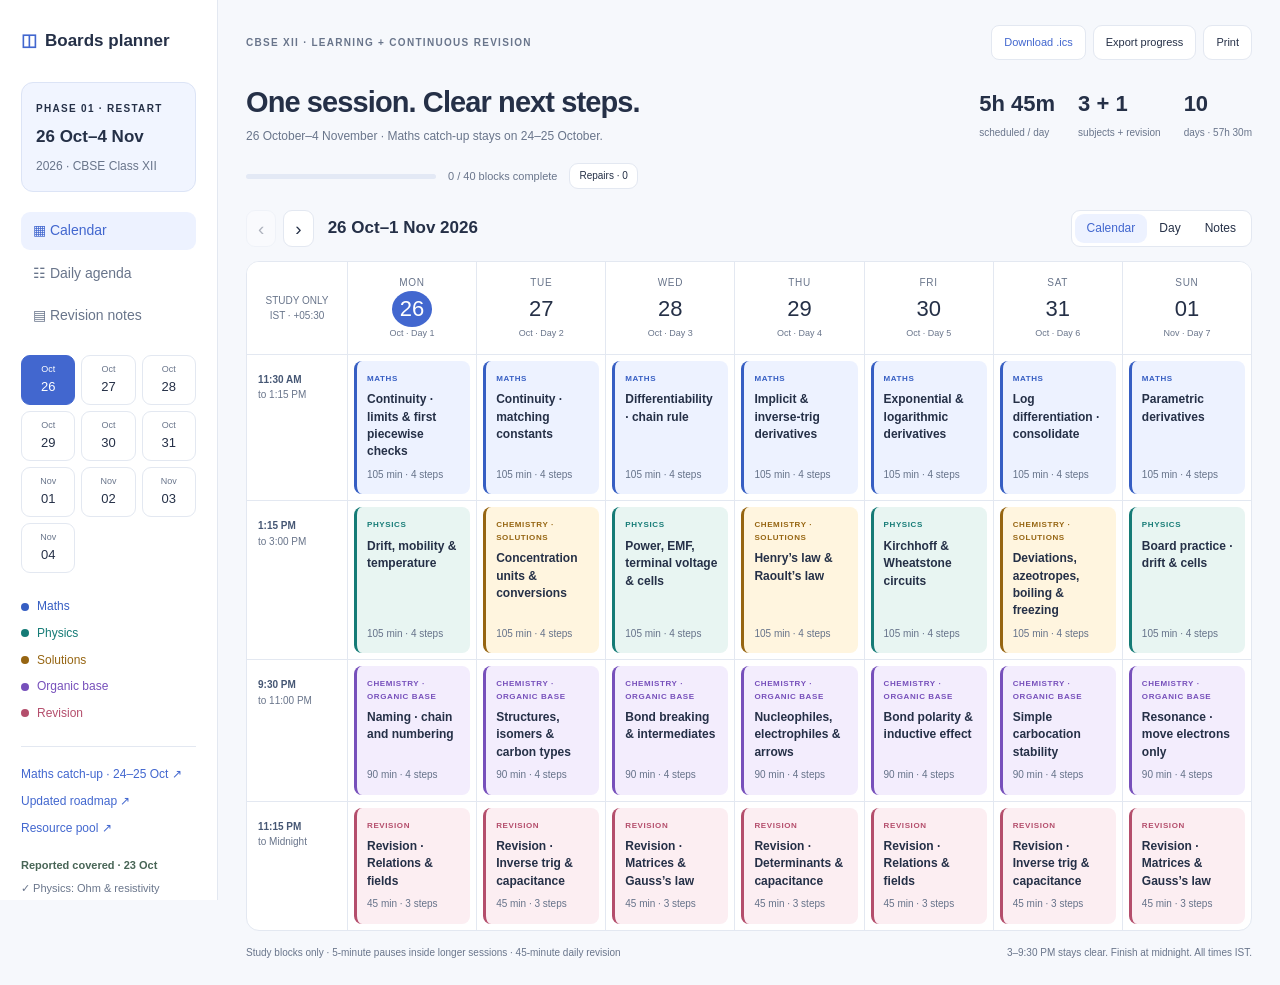
==== commit 901c5e1c: "made amends to the existing planner. so" ====
--- a/planner.html
+++ b/planner.html
@@ -1,105 +1,52 @@
 <!doctype html>
-<html lang="en">
-<head>
-<meta charset="utf-8"><meta name="viewport" content="width=device-width,initial-scale=1">
-<meta name="color-scheme" content="light"><meta name="description" content="CBSE Class 12 Phase 1: a practical, resource-linked planner for 23–31 October 2026.">
-<title>Phase 1 · 23–31 October · Zahid’s study planner</title>
+<html lang="en"><head><meta charset="utf-8"><meta name="viewport" content="width=device-width,initial-scale=1"><meta name="color-scheme" content="light"><meta name="description" content="CBSE XII planner, 26 October–4 November 2026. Three longer subjects plus revision, with resources inside each step."><title>CBSE XII · Phase 1 · 26 Oct–4 Nov</title>
 <style>
-:root{--bg:#f7f8fb;--paper:#fff;--ink:#202a3b;--muted:#697386;--line:#e5e9f0;--blue:#4267cf;--maths:#365ec3;--maths-bg:#edf2ff;--organic:#7750bb;--organic-bg:#f3edfd;--physics:#157b76;--physics-bg:#e8f5f2;--solutions:#966512;--solutions-bg:#fff5df;--revision:#b44e6c;--revision-bg:#fceef2;--rest-bg:#f3f5f8;--radius:14px}
-*{box-sizing:border-box}body{margin:0;background:var(--bg);color:var(--ink);font:14px/1.5 -apple-system,BlinkMacSystemFont,"Segoe UI",sans-serif}button,input,textarea{font:inherit}button,a,input,textarea,summary{outline-offset:4px}button{cursor:pointer}button:disabled{cursor:default;opacity:.4}a{color:var(--blue)}button{border:1px solid var(--line);border-radius:8px;background:var(--paper);color:var(--ink);padding:8px 12px}button:hover{background:#f1f4fb}.icon{font-size:20px;line-height:1;padding:8px 11px}.primary{background:var(--blue);border-color:var(--blue);color:#fff}.primary:hover{background:#3356b9}.subtle{color:var(--muted);font-size:12px}.eyebrow{font-size:10px;font-weight:750;text-transform:uppercase;letter-spacing:1.5px}.pill{display:inline-flex;align-items:center;gap:6px;font-size:11px;border:1px solid var(--line);border-radius:20px;padding:4px 9px;background:#fff}.dot{display:inline-block;width:8px;height:8px;background:currentColor;border-radius:50%;flex:none}
-.app{display:grid;grid-template-columns:224px minmax(0,1fr);min-height:100vh}.sidebar{padding:30px 22px 20px;background:var(--paper);border-right:1px solid var(--line);position:sticky;top:0;height:100vh;overflow:auto}.brand{display:flex;align-items:center;gap:10px;font-size:16px;font-weight:750;letter-spacing:-.4px}.brand-icon{display:grid;place-items:center;background:#e9efff;color:var(--blue);border-radius:10px;width:34px;height:34px}.phase-tag{margin:26px 0 18px;padding:14px;border:1px solid #dce4f8;border-radius:12px;background:#f7f9ff}.phase-tag strong{display:block;margin:5px 0 2px;font-size:17px}.nav{display:grid;gap:5px;margin-bottom:24px}.nav button{border:0;text-align:left;padding:10px 12px;color:var(--muted);font-weight:550}.nav button[aria-pressed=true]{color:var(--blue);background:#edf2ff}.days-mini{display:grid;grid-template-columns:repeat(3,1fr);gap:7px;margin:12px 0 24px}.days-mini button{font-size:13px;padding:7px 0}.days-mini button.selected{background:var(--blue);border-color:var(--blue);color:white}.days-mini small{display:block;font-size:9px;opacity:.75}.legend{display:grid;gap:9px;margin:12px 0 24px}.legend span{display:flex;align-items:center;gap:9px;font-size:12px}.sidebar-bottom{border-top:1px solid var(--line);padding-top:18px;display:grid;gap:8px}.sidebar-bottom a{font-size:12px;text-decoration:none}.sidebar .save-note{font-size:10px;color:var(--muted);margin-top:15px}
-main{min-width:0;padding:25px 30px 30px}.topline{display:flex;align-items:center;justify-content:space-between;gap:12px}.top-actions{display:flex;gap:8px}.hero{display:flex;justify-content:space-between;align-items:flex-end;gap:24px;margin:16px 0 22px}.hero h1{font-size:30px;line-height:1.2;letter-spacing:-1.1px;margin:0 0 7px;font-weight:700}.hero p{margin:0;color:var(--muted);font-size:13px}.stats{display:flex;gap:25px;flex:none}.stat strong{font-size:23px;font-weight:650;letter-spacing:-.7px;display:block;line-height:1.2}.stat small{font-size:10px;color:var(--muted)}.progress-row{display:flex;align-items:center;gap:12px;margin:0 0 20px}.progress-track{height:5px;background:#e5eaf5;max-width:240px;flex:1;border-radius:6px;overflow:hidden}.progress-fill{height:100%;background:var(--blue);width:0;transition:width .2s}.progress-row span{font-size:11px;color:var(--muted)}
-.toolbar{display:flex;justify-content:space-between;align-items:center;gap:12px;margin-bottom:12px;flex-wrap:wrap}.period-controls,.view-controls{display:flex;align-items:center;gap:8px}.period-title{font-size:17px;font-weight:650;letter-spacing:-.4px;margin:0 8px}.switch{display:flex;border:1px solid var(--line);border-radius:9px;padding:3px;background:#fff}.switch button{border:0;font-size:12px;padding:5px 12px;background:none}.switch button.active{background:#edf2ff;color:var(--blue)}.filter-label{font-size:11px;color:var(--muted);display:flex;align-items:center;gap:6px}.filter-label input{accent-color:var(--blue)}
-.calendar{border:1px solid var(--line);border-radius:var(--radius);background:var(--paper);overflow:auto;max-height:calc(100vh - 249px);min-height:420px}.calendar-inner{min-width:1020px}.week-head{display:grid;grid-template-columns:94px repeat(var(--cols),minmax(130px,1fr));position:sticky;top:0;z-index:2;background:rgba(255,255,255,.98);border-bottom:1px solid var(--line)}.week-head>div{padding:12px 10px 11px;text-align:center;border-left:1px solid var(--line)}.week-head>div:first-child{border-left:0;font-size:10px;display:flex;flex-direction:column;justify-content:center;color:var(--muted)}.weekday{display:block;font-size:10px;text-transform:uppercase;letter-spacing:1px;color:var(--muted)}.date-button{border:0;padding:2px 8px;background:none;font-size:23px;line-height:1.3;font-weight:550}.date-button.selected{border-radius:50%;background:var(--blue);color:white}.day-focus{display:block;color:var(--muted);font-size:9px;margin-top:3px}.time-row{display:grid;grid-template-columns:94px repeat(var(--cols),minmax(130px,1fr));border-bottom:1px solid var(--line)}.time-row:last-child{border-bottom:0}.time-label{padding:12px 10px;font-size:10px;line-height:1.5;color:var(--muted);background:#fdfdfe}.time-label strong{display:block;font-weight:600;color:#45526a}.grid-cell{padding:5px;border-left:1px solid var(--line);min-width:0;display:flex}.event{width:100%;text-align:left;border:0;border-left:3px solid var(--event-color,#cbd2dd);background:var(--event-bg,var(--rest-bg));border-radius:7px;padding:9px 9px 8px;position:relative;display:flex;flex-direction:column;gap:4px;transition:box-shadow .12s,transform .12s;overflow:hidden}.event:hover{background:var(--event-bg);box-shadow:0 2px 10px #233c6c14;transform:translateY(-1px)}.event .event-label{font-size:8px;font-weight:800;letter-spacing:.7px;text-transform:uppercase;color:var(--event-color,#718096)}.event .event-title{font-size:11px;font-weight:650;line-height:1.4;display:-webkit-box;-webkit-line-clamp:2;-webkit-box-orient:vertical;overflow:hidden}.event .event-meta{font-size:9px;color:#637087;margin-top:auto}.event .state-dot{position:absolute;top:8px;right:7px;background:white;border-radius:50%;font-size:10px;width:16px;height:16px;display:grid;place-items:center;color:#157b76}.event.done{opacity:.64}.event.blocked{box-shadow:inset 0 0 0 1px #d48754}.study-row .grid-cell{min-height:102px}.break-row .grid-cell{min-height:37px}.break-row .event{padding:5px 8px;border-left-width:2px;justify-content:center}.break-row .event .event-title{font-size:10px;font-weight:500}.break-row .event-label,.break-row .event-meta{display:none}.protected-row .grid-cell{min-height:64px}.protected-row .event-title{font-size:10px;font-weight:500}.protected-row .event{padding:7px 8px}.offclock-row .grid-cell{min-height:47px}.offclock-row .event-label,.offclock-row .event-meta{display:none}.offclock-row .event-title{font-size:9px;font-weight:500}.offclock-row .event{padding:7px 8px;justify-content:center}.buffer-row .grid-cell{min-height:60px}.buffer-row .event-title{font-size:10px}.calendar-foot{display:flex;justify-content:space-between;gap:20px;color:var(--muted);font-size:10px;padding:11px 2px}.calendar-foot strong{font-weight:650}.empty{padding:45px;color:var(--muted);text-align:center}
-.day-view{display:grid;grid-template-columns:minmax(0,1fr) 270px;gap:20px}.agenda{display:grid;gap:9px}.agenda-item{display:grid;grid-template-columns:112px minmax(0,1fr);align-items:stretch;gap:12px}.agenda-time{padding-top:14px;font-size:12px;color:var(--muted)}.agenda-item .event{min-height:75px;padding:14px 17px}.agenda-item .event-title{font-size:14px;-webkit-line-clamp:3}.agenda-item .event-label{font-size:9px}.agenda-item .event-meta{font-size:11px;margin-top:3px}.agenda-item .time-small{font-size:10px;display:block;margin-top:4px}.day-aside{align-self:start;position:sticky;top:20px;display:grid;gap:15px}.info-card{background:#fff;border:1px solid var(--line);border-radius:12px;padding:19px}.info-card h3{font-size:13px;margin:0 0 10px}.info-card p,.info-card li{font-size:12px;color:var(--muted)}.info-card p:last-child{margin-bottom:0}.info-card ul{padding-left:16px;margin:0}.info-card li{margin-bottom:8px}.daily-summary{padding:18px 20px;margin-bottom:15px;background:#edf2ff;border:1px solid #dce5ff;border-radius:12px;font-size:13px}.daily-summary strong{display:block;margin-bottom:4px}
-.notes-intro{color:var(--muted);font-size:13px;max-width:800px;margin-bottom:20px}.note-grid{display:grid;grid-template-columns:repeat(2,minmax(0,1fr));gap:16px}.note-card{background:#fff;border:1px solid var(--line);border-radius:12px;padding:20px}.note-card h3{font-size:16px;margin:4px 0 12px}.note-card .prompt{font-size:13px;color:#4f5b70;background:#f8f9fc;border-left:3px solid #d6def0;padding:12px}.note-card details{margin-top:15px}.note-card summary{cursor:pointer;color:var(--blue);font-size:12px;font-weight:600}.note-card li{font-size:12px;margin-bottom:9px;line-height:1.65}.note-card ul{padding-left:18px}.note-card .note-source{font-size:11px}.note-card textarea{margin-top:14px;resize:vertical;width:100%;min-height:65px;border:1px solid var(--line);border-radius:8px;padding:10px;font-size:12px}.note-card label{display:block;font-size:11px;margin-top:15px;color:var(--muted)}.note-card label textarea{margin-top:5px}.notice{padding:11px 15px;border:1px solid #e3e8f1;border-radius:9px;background:#fafbfe;font-size:11px;color:var(--muted);margin-bottom:15px}
-.overlay{position:fixed;inset:0;background:#15264250;z-index:10;display:none}.overlay.open{display:block}.drawer{position:absolute;right:0;top:0;bottom:0;width:min(540px,100%);background:#fff;box-shadow:-10px 0 45px #15264225;overflow-y:auto;padding:28px 30px}.drawer-top{display:flex;justify-content:space-between;align-items:center;gap:12px}.drawer h2{font-size:25px;line-height:1.25;letter-spacing:-.7px;margin:20px 0 9px}.drawer .when{font-size:12px;color:var(--muted);margin-bottom:23px}.section-title{font-size:10px;text-transform:uppercase;letter-spacing:1px;font-weight:800;color:#56647b;margin:22px 0 8px}.drawer p{font-size:13px;line-height:1.7;color:#4a576c;margin:0 0 10px}.task-check{display:flex;gap:10px;align-items:flex-start;padding:11px 0;border-bottom:1px solid #f0f2f6;font-size:13px;color:#435067;line-height:1.6}.task-check input{margin-top:4px;accent-color:var(--blue);flex:none}.task-check .step-label{font-size:10px;color:var(--muted);font-weight:700;display:block;margin-bottom:2px}.outcome{background:#eef6f1;border:1px solid #dcece2;border-radius:9px;padding:13px 15px;color:#345747;font-size:12px;line-height:1.7}.resource-links{display:grid;gap:7px}.resource-link{display:flex;justify-content:space-between;align-items:center;gap:12px;border:1px solid var(--line);border-radius:8px;padding:10px 12px;text-decoration:none;color:#3654a3;font-size:12px}.resource-link:hover{background:#f6f8ff}.public-copy{display:inline-block;margin:4px 12px 6px;font-size:11px}.resource-link small{white-space:nowrap}.resource-link small{font-size:9px;color:var(--muted)}.resource-link span:first-child{flex:1}.drawer textarea{width:100%;min-height:75px;border:1px solid var(--line);border-radius:8px;padding:11px;font-size:12px;resize:vertical}.drawer label.log-label{display:block;font-size:11px;color:var(--muted);margin:20px 0 6px}.drawer-actions{position:sticky;bottom:-28px;background:#fff;padding:18px 0 8px;display:flex;gap:8px;border-top:1px solid var(--line);margin-top:20px}.drawer-actions button{flex:1;font-size:12px}.hint{border-left:3px solid #d8e3f8;background:#f6f8fd;padding:11px 13px;font-size:11px;color:#5b6980;margin:15px 0}.buffer-task{padding:11px;background:#fff7e9;border:1px solid #f1dfb9;border-radius:8px;margin:12px 0;display:grid;gap:6px}.buffer-task strong{font-size:12px}.buffer-task button{font-size:11px;text-align:left}.toast{position:fixed;bottom:24px;left:50%;transform:translateX(-50%);background:#25324a;color:white;padding:10px 18px;border-radius:8px;font-size:12px;z-index:30;display:none}.print-view{display:none}
-.budget{display:grid;grid-template-columns:1fr auto;gap:5px 15px;border:1px solid var(--line);border-radius:9px;padding:12px 14px;margin:0 0 17px;font-size:11px;color:#637087}.budget strong{color:#354868;font-weight:650}.carry{font-size:11px;background:#fff7e9;border:1px solid #efdfbe;border-radius:8px;padding:10px 12px;margin:12px 0;color:#755b2b}
-@media(min-width:1550px){main{padding:30px 40px}.calendar{max-height:calc(100vh - 265px)}.event .event-title{font-size:12px}.study-row .grid-cell{min-height:112px}}
-@media(max-width:1100px){.app{grid-template-columns:184px minmax(0,1fr)}.sidebar{padding:25px 15px}main{padding:22px 20px}.hero h1{font-size:26px}.stats{gap:15px}.stat strong{font-size:21px}.day-view{grid-template-columns:1fr}.day-aside{position:static;grid-template-columns:repeat(2,1fr)}.note-grid{grid-template-columns:1fr}}
-@media(max-width:720px){.app{display:block}.sidebar{height:auto;position:static;padding:15px 18px;border-right:0;border-bottom:1px solid var(--line);display:flex;align-items:center;justify-content:space-between;gap:15px}.brand{font-size:15px}.brand-icon{width:29px;height:29px}.phase-tag,.days-mini,.legend,.sidebar-bottom,.sidebar .save-note,.sidebar>.eyebrow{display:none}.nav{display:flex;margin:0;gap:3px}.nav button{font-size:11px;padding:8px}.nav button span{display:none}main{padding:20px 15px}.topline .eyebrow{font-size:9px;letter-spacing:1px}.top-actions button{font-size:10px;padding:6px 8px}.hero{align-items:flex-start;gap:10px;margin:15px 0}.hero h1{font-size:25px}.hero p{font-size:11px}.stats{gap:12px}.stats .stat:last-child{display:none}.stat strong{font-size:20px}.stat small{font-size:9px}.progress-row{margin-bottom:20px}.toolbar{gap:10px}.period-title{font-size:15px;margin:0 2px}.view-controls{width:100%;justify-content:space-between}.calendar{max-height:none;min-height:0}.calendar-foot{font-size:9px;gap:10px}.day-view{display:block}.day-aside{display:none}.agenda-item{grid-template-columns:82px minmax(0,1fr);gap:7px}.agenda-time{font-size:11px}.agenda-item .event{padding:12px;min-height:73px}.agenda-item .event-title{font-size:13px}.agenda-item .event-meta{font-size:10px}.daily-summary{font-size:12px;padding:14px}.drawer{padding:23px 20px}.drawer h2{font-size:23px}.drawer-actions{bottom:-23px}.note-card{padding:17px}}
-@media print{body{background:white;font-size:10px}.app,.overlay,.toast{display:none!important}.print-view{display:block;padding:0}.print-day{page-break-before:always}.print-day:first-child{page-break-before:auto}.print-day h1{font-size:22px;margin:0 0 5px}.print-day h2{font-size:15px;margin:16px 0 5px}.print-slot{padding:8px 0;border-bottom:1px solid #ddd;break-inside:avoid}.print-slot h3{font-size:11px;margin:0 0 5px}.print-slot p{font-size:10px;margin:3px 0}.print-slot a{font-size:9px;word-break:break-all}.print-slot .print-links{font-size:9px}}
-</style>
-</head>
-<body>
-<div class="app">
- <aside class="sidebar">
-  <div class="brand"><span class="brand-icon" aria-hidden="true">◫</span>Zahid’s plan</div>
-  <div class="phase-tag"><span class="eyebrow" style="color:var(--blue)">Coverage / Phase 01</span><strong>23–31 October</strong><span class="subtle">2026 · CBSE Class XII</span></div>
-  <nav class="nav" aria-label="Planner views"><button data-view="week" aria-pressed="true">▦ <span>Calendar</span></button><button data-view="day" aria-pressed="false">☷ <span>Daily agenda</span></button><button data-view="notes" aria-pressed="false">▤ <span>Revision notes</span></button></nav>
-  <div class="eyebrow" style="color:var(--muted)">October 2026</div><div class="days-mini" id="miniDays"></div>
-  <div class="eyebrow" style="color:var(--muted)">Your blocks</div><div class="legend"><span style="color:var(--maths)"><i class="dot"></i>Maths</span><span style="color:var(--organic)"><i class="dot"></i>Organic foundation</span><span style="color:var(--physics)"><i class="dot"></i>Physics</span><span style="color:var(--solutions)"><i class="dot"></i>Solutions</span><span style="color:var(--revision)"><i class="dot"></i>Spaced revision</span><span style="color:#8692a5"><i class="dot"></i>Rest & protected time</span></div>
-  <div class="sidebar-bottom"><a href="ROADMAP.md" target="_blank">Roadmap ↗</a><a href="Resources/phase-01/RESOURCE_POOL.md" target="_blank">Resource pool ↗</a><a href="Resources/phase-01/practice-index.md" target="_blank">Exact practice index ↗</a></div>
-  <div class="save-note">Progress stays in this browser.<br>Export a copy to share with AI.</div>
- </aside>
- <main>
-  <div class="topline"><span class="eyebrow" style="color:var(--muted)">CBSE XII / Learning with continuous revision</span><div class="top-actions"><button id="exportProgress">Export progress</button><button id="printButton">Print</button></div></div>
-  <div class="hero"><div><h1>Make the next block count.</h1><p>One clear task. The right resources. A finish line for every session.</p></div><div class="stats"><div class="stat"><strong>5h</strong><small>focus / day</small></div><div class="stat"><strong>15m</strong><small>optional buffer</small></div><div class="stat"><strong>9</strong><small>days · 45h total</small></div></div></div>
-  <div class="progress-row"><div class="progress-track"><div class="progress-fill" id="progressFill"></div></div><span id="progressText">0 / 45 study blocks complete</span><span class="pill">IST · 11:30 AM–midnight</span></div>
-  <div class="toolbar"><div class="period-controls"><button class="icon" id="prev" aria-label="Previous period">‹</button><button class="icon" id="next" aria-label="Next period">›</button><h2 class="period-title" id="periodTitle">23–29 October 2026</h2></div><div class="view-controls"><label class="filter-label"><input type="checkbox" id="studyOnly">Study blocks only</label><div class="switch" role="group" aria-label="View"><button data-view="week" class="active">Calendar</button><button data-view="day">Day</button><button data-view="notes">Notes</button></div></div></div>
-  <div class="notice"><strong>How to use:</strong> Open your study block → follow the three steps → attempt before checking. The 5 hours include 1 hour of revision. Flag unfinished questions for the optional buffer; stop at midnight.</div>
-  <div id="view"></div>
-  <div class="calendar-foot"><span><strong>Protected:</strong> lunch + gym 3–8 PM · dinner 8–9:30 PM</span><span>Click a block for instructions and links. Rest and buffer are separate.</span></div>
- </main>
-</div>
-<div class="overlay" id="overlay"><section class="drawer" role="dialog" aria-modal="true" aria-labelledby="drawerTitle" tabindex="-1" id="drawer"></section></div>
-<div class="toast" id="toast" role="status" aria-live="polite"></div><div class="print-view" id="printView"></div>
-<script id="plannerData" type="application/json">{"phase":"Phase 1","start":"2026-10-23","end":"2026-10-31","timezone":"Asia/Kolkata","roadmap":"ROADMAP.md","resource_pool":"Resources/phase-01/pool.json","time_window_confirmation":"User confirmed 11:30 AM–midnight on 22 October 2026","days":[{"date":"2026-10-23","day_number":1,"weekday":"Fri","slots":[{"start":"00:00","end":"11:30","start_minute":0,"end_minute":690,"duration_minutes":690,"kind":"offclock","id":"2026-10-23-offclock-0000","date":"2026-10-23","subject":"offclock","title":"Off-clock · sleep & personal time","learn":"Keep this period free of planned study. Sleep, breakfast and personal commitments fit here; the planner does not prescribe a wake-up time.","practice":"","output":"No studying before 11:30 AM.","resources":[],"pool_practice_ids":[],"start_iso":"2026-10-23T00:00:00+05:30","end_iso":"2026-10-23T11:30:00+05:30"},{"start":"11:30","end":"12:45","start_minute":690,"end_minute":765,"duration_minutes":75,"kind":"study","subject":"maths","title":"Continuity · limits & first piecewise checks","learn":"Read NCERT 5.2, PDF pp. 1–13. Test continuity using LHL = RHL = f(a); simplify a removable discontinuity before substituting.","practice":"Ex. 5.1 Q1, Q3 (all parts), Q6 and Q12. Show both one-sided limits at each joining point.","output":"Four question attempts, corrections and a 3-line continuity test.","resources":[{"label":"Main lesson · 0:00:00–0:30:00","url":"https://www.youtube.com/watch?v=paNnEHzOfJw&t=0s","resource_id":"M-V01"},{"label":"NCERT · today’s section / questions","url":"Sources/Books/maths-part-1/lemh105.pdf#page=13","resource_id":"M-N01","public_url":"https://ncert.nic.in/textbook/pdf/lemh105.pdf#page=13"},{"label":"NCERT available final answers","url":"Sources/Books/maths-part-1/lemh1an.pdf","resource_id":"M-A01"},{"label":"NCERT answer reference","url":"Sources/Books/maths-part-1/lemh1an.pdf","resource_id":"M-A01"}],"pool_practice_ids":["M-NP01"],"target_minutes":75,"video":{"resource_id":"M-V01","url":"https://www.youtube.com/watch?v=paNnEHzOfJw&t=0s","start_seconds":0,"end_seconds":1800,"label":"Main lesson · 0:00:00–0:30:00","locator_type":"Sequential playback window; not a claimed publisher topic marker"},"id":"2026-10-23-maths","date":"2026-10-23","checkpoint":"At the end, mark Done only after attempts and checking. If a step remains, record its question number for the buffer.","video_instruction":"The linked window is a suggested continuation, not a verified timestamp for today’s topic. Check its heading first. Use it only if it explains the NCERT topic named above; if it does not, use the named NCERT passage and worked example instead. Spend at most 2 minutes locating a matching explanation. Watching the whole window is optional; stop at the end of the learning budget and begin the questions.","start_iso":"2026-10-23T11:30:00+05:30","end_iso":"2026-10-23T12:45:00+05:30","budget":[["Recall the method",5],["Lesson / worked example",30],["Independent attempts",30],["Check and note the error",10]],"execution_rule":"Open the NCERT section named in step 1. Use a matching video explanation OR the worked example within the learning budget; do not try to finish both. Attempt the step 2 questions in the listed order with solutions covered. Reserve the checking minutes. At the practice cutoff, flag any unattempted or unresolved question by number; it goes to the buffer or next same-subject slot."},{"start":"12:45","end":"13:00","start_minute":765,"end_minute":780,"duration_minutes":15,"kind":"rest","id":"2026-10-23-rest-1245","date":"2026-10-23","subject":"rest","title":"Rest · move, water, reset","learn":"Close the lesson. Stand up, drink water and look away from the screen. Stop studying until the next block starts.","practice":"","output":"A real break; do not fill it with another video.","resources":[],"pool_practice_ids":[],"start_iso":"2026-10-23T12:45:00+05:30","end_iso":"2026-10-23T13:00:00+05:30"},{"start":"13:00","end":"14:00","start_minute":780,"end_minute":840,"duration_minutes":60,"kind":"study","subject":"organic","title":"Organic base · structures & bonds","learn":"NCERT XI selected 8.2–8.4, PDF pp. 2–6: valency, expanded/condensed structures, sigma/pi bonds, sp3/sp2/sp and functional-group recognition.","practice":"Bridge check Q3, Q5 and Q6. Sketch ethanol, ethanal, ethene and ethyne with sensible valencies.","output":"Identify the groups and count bonds without notes; do not memorise a full reaction list.","resources":[{"label":"Main lesson · 0:00:00–0:30:00","url":"https://www.youtube.com/watch?v=ZKIXgQOIZvc&t=0s","resource_id":"O-V01"},{"label":"NCERT · today’s section / questions","url":"Sources/Books/chem-class-11-bridge/kech202.pdf#page=2","resource_id":"O-N01","public_url":"https://ncert.nic.in/textbook/pdf/kech202.pdf#page=2"},{"label":"Organic check · questions and answers","url":"Resources/phase-01/organic-bridge-check.html","resource_id":"O-C01"},{"label":"NCERT practice / worked model · PDF page 3","url":"Sources/Books/chem-class-11-bridge/kech202.pdf#page=3","resource_id":"O-N01","public_url":"https://ncert.nic.in/textbook/pdf/kech202.pdf#page=3"},{"label":"NCERT practice / worked model · PDF page 4","url":"Sources/Books/chem-class-11-bridge/kech202.pdf#page=4","resource_id":"O-N01","public_url":"https://ncert.nic.in/textbook/pdf/kech202.pdf#page=4"},{"label":"NCERT practice / worked model · PDF page 5","url":"Sources/Books/chem-class-11-bridge/kech202.pdf#page=5","resource_id":"O-N01","public_url":"https://ncert.nic.in/textbook/pdf/kech202.pdf#page=5"}],"pool_practice_ids":["O-CP01"],"target_minutes":60,"video":{"resource_id":"O-V01","url":"https://www.youtube.com/watch?v=ZKIXgQOIZvc&t=0s","start_seconds":0,"end_seconds":1800,"label":"Main lesson · 0:00:00–0:30:00","locator_type":"Sequential playback window; not a claimed publisher topic marker"},"id":"2026-10-23-organic","date":"2026-10-23","checkpoint":"At the end, mark Done only after attempts and checking. If a step remains, record its question number for the buffer.","video_instruction":"The linked window is a suggested continuation, not a verified timestamp for today’s topic. Check its heading first. Use it only if it explains the NCERT topic named above; if it does not, use the named NCERT passage and worked example instead. Spend at most 2 minutes locating a matching explanation. Watching the whole window is optional; stop at the end of the learning budget and begin the questions.","start_iso":"2026-10-23T13:00:00+05:30","end_iso":"2026-10-23T14:00:00+05:30","budget":[["Recall yesterday’s base",5],["Lesson and matching NCERT passage",30],["Attempt the named examples / check items",20],["Check and record one correction",5]],"execution_rule":"Open the NCERT section named in step 1. Use a matching video explanation OR the worked example within the learning budget; do not try to finish both. Attempt the step 2 questions in the listed order with solutions covered. Reserve the checking minutes. At the practice cutoff, flag any unattempted or unresolved question by number; it goes to the buffer or next same-subject slot."},{"start":"14:00","end":"14:15","start_minute":840,"end_minute":855,"duration_minutes":15,"kind":"rest","id":"2026-10-23-rest-1400","date":"2026-10-23","subject":"rest","title":"Rest · eyes off screen","learn":"Close the lesson. Stand up, drink water and look away from the screen. Stop studying until the next block starts.","practice":"","output":"A real break; do not fill it with another video.","resources":[],"pool_practice_ids":[],"start_iso":"2026-10-23T14:00:00+05:30","end_iso":"2026-10-23T14:15:00+05:30"},{"start":"14:15","end":"15:00","start_minute":855,"end_minute":900,"duration_minutes":45,"kind":"study","subject":"physics","title":"Current · Ohm, resistivity & graphs","learn":"Watch P-VS01, 03:36–30:54; read NCERT 3.2–3.7, PDF pp. 1–10. Skip 30:54–35:40 (superconductivity/Meissner).","practice":"End exercise Q3.4. Sketch one ohmic and one non-ohmic I–V curve, and label resistance versus resistivity units.","output":"One numerical, two labelled graph sketches and a resistance/resistivity distinction.","resources":[{"label":"NCERT · today’s section / questions","url":"Sources/Books/phy-part-1/leph103.pdf#page=1","resource_id":"P-N01","public_url":"https://ncert.nic.in/textbook/pdf/leph103.pdf#page=1"},{"label":"NCERT available final answers","url":"Sources/Books/phy-part-1/leph1an.pdf","resource_id":"P-A01"},{"label":"NCERT answer reference","url":"Sources/Books/phy-part-1/leph1an.pdf","resource_id":"P-A01"},{"label":"Current, Ohm, resistivity and V-I · verified chapter link","url":"https://www.youtube.com/watch?v=OHoL5Sf5pII&t=216s","resource_id":"P-V01","start_seconds":216,"end_seconds":1854},{"label":"NCERT practice / worked model · PDF page 26","url":"Sources/Books/phy-part-1/leph103.pdf#page=26","resource_id":"P-N01","public_url":"https://ncert.nic.in/textbook/pdf/leph103.pdf#page=26"}],"pool_practice_ids":["P-NP03"],"target_minutes":45,"video":null,"id":"2026-10-23-physics","date":"2026-10-23","checkpoint":"At the end, mark Done only after attempts and checking. If a step remains, record its question number for the buffer.","start_iso":"2026-10-23T14:15:00+05:30","end_iso":"2026-10-23T15:00:00+05:30","budget":[["Named video and matching textbook",32],["Named attempts / sketches",10],["Check and record",3]],"execution_rule":"Open the NCERT section named in step 1. Use a matching video explanation OR the worked example within the learning budget; do not try to finish both. Attempt the step 2 questions in the listed order with solutions covered. Reserve the checking minutes. At the practice cutoff, flag any unattempted or unresolved question by number; it goes to the buffer or next same-subject slot."},{"start":"15:00","end":"20:00","start_minute":900,"end_minute":1200,"duration_minutes":300,"kind":"personal","id":"2026-10-23-personal-1500","date":"2026-10-23","subject":"personal","title":"Lunch + gym · protected","learn":"Protected 3–8 PM block for lunch, gym, travel and recovery. No reading, practice or catch-up is assigned. The exact lunch/gym split remains your personal arrangement.","practice":"","output":"Return ready for dinner; no study overlap.","resources":[],"pool_practice_ids":[],"start_iso":"2026-10-23T15:00:00+05:30","end_iso":"2026-10-23T20:00:00+05:30"},{"start":"20:00","end":"21:30","start_minute":1200,"end_minute":1290,"duration_minutes":90,"kind":"dinner","id":"2026-10-23-dinner-2000","date":"2026-10-23","subject":"dinner","title":"Dinner · protected","learn":"Eat and take personal downtime. No study or hidden catch-up work is assigned until 9:30 PM.","practice":"","output":"Restart at 9:30 PM.","resources":[],"pool_practice_ids":[],"start_iso":"2026-10-23T20:00:00+05:30","end_iso":"2026-10-23T21:30:00+05:30"},{"start":"21:30","end":"22:30","start_minute":1290,"end_minute":1350,"duration_minutes":60,"kind":"study","subject":"solutions","title":"Solutions · concentration units","learn":"Read NCERT 1.1–1.2, PDF pp. 1–5. Start with n = mass/molar mass, then distinguish litres of solution from kg of solvent.","practice":"Worked Example 1.1; exercise Q1.3 and Q1.5. Show a unit beside every concentration.","output":"Mass %, mole fraction, molarity and molality distinguished; glucose question attempted.","resources":[{"label":"Main lesson · 0:00:00–0:35:00","url":"https://www.youtube.com/watch?v=WM-TCY0APtM&t=0s","resource_id":"S-V01"},{"label":"NCERT · today’s section / questions","url":"Sources/Books/chem-part-1/lech101.pdf#page=4","resource_id":"S-N01","public_url":"https://ncert.nic.in/textbook/pdf/lech101.pdf#page=4"},{"label":"NCERT available final answers","url":"Sources/Books/chem-part-1/lech1an.pdf","resource_id":"S-A01"},{"label":"NCERT answer reference","url":"Sources/Books/chem-part-1/lech1an.pdf","resource_id":"S-A01"},{"label":"NCERT practice / worked model · PDF page 27","url":"Sources/Books/chem-part-1/lech101.pdf#page=27","resource_id":"S-N01","public_url":"https://ncert.nic.in/textbook/pdf/lech101.pdf#page=27"},{"label":"NCERT practice / worked model · PDF page 28","url":"Sources/Books/chem-part-1/lech101.pdf#page=28","resource_id":"S-N01","public_url":"https://ncert.nic.in/textbook/pdf/lech101.pdf#page=28"}],"pool_practice_ids":["S-NP01","S-NP04"],"target_minutes":60,"video":{"resource_id":"S-V01","url":"https://www.youtube.com/watch?v=WM-TCY0APtM&t=0s","start_seconds":0,"end_seconds":2100,"label":"Main lesson · 0:00:00–0:35:00","locator_type":"Sequential playback window; not a claimed publisher topic marker"},"id":"2026-10-23-solutions","date":"2026-10-23","checkpoint":"At the end, mark Done only after attempts and checking. If a step remains, record its question number for the buffer.","video_instruction":"The linked window is a suggested continuation, not a verified timestamp for today’s topic. Check its heading first. Use it only if it explains the NCERT topic named above; if it does not, use the named NCERT passage and worked example instead. Spend at most 2 minutes locating a matching explanation. Watching the whole window is optional; stop at the end of the learning budget and begin the questions.","start_iso":"2026-10-23T21:30:00+05:30","end_iso":"2026-10-23T22:30:00+05:30","budget":[["Main lesson with the named NCERT section",35],["Independent attempts",20],["Check units and corrections",5]],"execution_rule":"Open the NCERT section named in step 1. Use a matching video explanation OR the worked example within the learning budget; do not try to finish both. Attempt the step 2 questions in the listed order with solutions covered. Reserve the checking minutes. At the practice cutoff, flag any unattempted or unresolved question by number; it goes to the buffer or next same-subject slot."},{"start":"22:30","end":"22:45","start_minute":1350,"end_minute":1365,"duration_minutes":15,"kind":"rest","id":"2026-10-23-rest-2230","date":"2026-10-23","subject":"rest","title":"Rest · decompress","learn":"Close the lesson. Stand up, drink water and look away from the screen. Stop studying until the next block starts.","practice":"","output":"A real break; do not fill it with another video.","resources":[],"pool_practice_ids":[],"start_iso":"2026-10-23T22:30:00+05:30","end_iso":"2026-10-23T22:45:00+05:30"},{"start":"22:45","end":"23:45","start_minute":1365,"end_minute":1425,"duration_minutes":60,"kind":"study","subject":"revision","title":"Spaced revision · Relations/functions; field & potential","learn":"Use the first 15 minutes for the earlier maths questions, then 15 minutes for the earlier physics questions. Use 25 minutes for the named spaced returns in the order listed. Keep the final 5 minutes for checking and logging. Recall without notes first; open the linked cards only to check.","practice":"Maths 65/1/1 Q32(b), PDF p. 17; Physics 55/1/1 Q1 and Q2, PDF p. 5. Recall today’s continuity criterion, functional groups and four concentration units without notes.","output":"Correct the attempts; append at most three useful corrections to the linked chapter notes.","resources":[{"label":"Earlier maths · paper PDF page 17","url":"Sources/PYQ/Mathematics/2026/Main/2413-1_65-1-1_Mathematics.pdf#page=17","resource_id":"M-PY01"},{"label":"Earlier physics · paper PDF page 5","url":"Sources/PYQ/Physics/2026/Main/2383-1_55-1-1_Physics.pdf#page=5","resource_id":"P-PY01"},{"label":"New maths · NCERT","url":"Sources/Books/maths-part-1/lemh105.pdf","resource_id":"M-N01","public_url":"https://ncert.nic.in/textbook/pdf/lemh105.pdf"},{"label":"Solutions · NCERT","url":"Sources/Books/chem-part-1/lech101.pdf","resource_id":"S-N01","public_url":"https://ncert.nic.in/textbook/pdf/lech101.pdf"},{"label":"Organic bridge check","url":"Resources/phase-01/organic-bridge-check.html","resource_id":"O-C01"}],"pool_practice_ids":["R-M01","R-P01"],"target_minutes":60,"video":null,"id":"2026-10-23-revision","date":"2026-10-23","recall_old":"Maths 65/1/1 Q32(b), PDF p. 17; Physics 55/1/1 Q1 and Q2, PDF p. 5.","recall_new":"Recall today’s continuity criterion, functional groups and four concentration units without notes.","note_ids":["relations","electrostatics","capacitance","continuity","organic","solutions"],"start_iso":"2026-10-23T22:45:00+05:30","end_iso":"2026-10-23T23:45:00+05:30","budget":[["Earlier maths recall / questions",15],["Earlier physics recall / questions",15],["The named spaced returns",25],["Correct and log",5]]},{"start":"23:45","end":"24:00","start_minute":1425,"end_minute":1440,"duration_minutes":15,"kind":"buffer","id":"2026-10-23-buffer-2345","date":"2026-10-23","subject":"buffer","title":"Buffer · repair or rest","learn":"Use at most 15 minutes for the first flagged unfinished step due today or earlier, prioritising organic prerequisites, then maths, physics and Solutions. Within a subject, repair the oldest prerequisite first. If nothing is flagged, rest. Stop at midnight.","practice":"","output":"If more remains, record the exact step and begin the next same-subject slot with it; replace repeated video time before removing practice. If it cannot fit, flag the day for AI replanning rather than squeezing meals or sleep.","resources":[],"pool_practice_ids":[],"start_iso":"2026-10-23T23:45:00+05:30","end_iso":"2026-10-24T00:00:00+05:30"}]},{"date":"2026-10-24","day_number":2,"weekday":"Sat","slots":[{"start":"00:00","end":"11:30","start_minute":0,"end_minute":690,"duration_minutes":690,"kind":"offclock","id":"2026-10-24-offclock-0000","date":"2026-10-24","subject":"offclock","title":"Off-clock · sleep & personal time","learn":"Keep this period free of planned study. Sleep, breakfast and personal commitments fit here; the planner does not prescribe a wake-up time.","practice":"","output":"No studying before 11:30 AM.","resources":[],"pool_practice_ids":[],"start_iso":"2026-10-24T00:00:00+05:30","end_iso":"2026-10-24T11:30:00+05:30"},{"start":"11:30","end":"12:45","start_minute":690,"end_minute":765,"duration_minutes":75,"kind":"study","subject":"maths","title":"Continuity · matching constants","learn":"Read the worked piecewise examples and finish 5.2, PDF pp. 13–15. Distinguish the function value from its limit.","practice":"Ex. 5.1 Q17, Q24, Q26 and Q30. Then 2026 65/1/1 Q21(a), pack p. 1.","output":"Constants/limits justified, including the two-constant matching problem.","resources":[{"label":"Main lesson · 0:30:00–1:00:00","url":"https://www.youtube.com/watch?v=paNnEHzOfJw&t=1800s","resource_id":"M-V01"},{"label":"NCERT · today’s section / questions","url":"Sources/Books/maths-part-1/lemh105.pdf#page=14","resource_id":"M-N01","public_url":"https://ncert.nic.in/textbook/pdf/lemh105.pdf#page=14"},{"label":"NCERT available final answers","url":"Sources/Books/maths-part-1/lemh1an.pdf","resource_id":"M-A01"},{"label":"NCERT answer reference","url":"Sources/Books/maths-part-1/lemh1an.pdf","resource_id":"M-A01"},{"label":"Board practice · pack page 1","url":"Resources/phase-01/maths-board-practice.pdf#page=1"},{"label":"NCERT practice / worked model · PDF page 15","url":"Sources/Books/maths-part-1/lemh105.pdf#page=15","resource_id":"M-N01","public_url":"https://ncert.nic.in/textbook/pdf/lemh105.pdf#page=15"}],"pool_practice_ids":["M-NP01","M-BP01"],"target_minutes":75,"video":{"resource_id":"M-V01","url":"https://www.youtube.com/watch?v=paNnEHzOfJw&t=1800s","start_seconds":1800,"end_seconds":3600,"label":"Main lesson · 0:30:00–1:00:00","locator_type":"Sequential playback window; not a claimed publisher topic marker"},"id":"2026-10-24-maths","date":"2026-10-24","checkpoint":"At the end, mark Done only after attempts and checking. If a step remains, record its question number for the buffer.","video_instruction":"The linked window is a suggested continuation, not a verified timestamp for today’s topic. Check its heading first. Use it only if it explains the NCERT topic named above; if it does not, use the named NCERT passage and worked example instead. Spend at most 2 minutes locating a matching explanation. Watching the whole window is optional; stop at the end of the learning budget and begin the questions.","start_iso":"2026-10-24T11:30:00+05:30","end_iso":"2026-10-24T12:45:00+05:30","budget":[["Recall the method",5],["Lesson / worked example",30],["Independent attempts",30],["Check and note the error",10]],"execution_rule":"Open the NCERT section named in step 1. Use a matching video explanation OR the worked example within the learning budget; do not try to finish both. Attempt the step 2 questions in the listed order with solutions covered. Reserve the checking minutes. At the practice cutoff, flag any unattempted or unresolved question by number; it goes to the buffer or next same-subject slot."},{"start":"12:45","end":"13:00","start_minute":765,"end_minute":780,"duration_minutes":15,"kind":"rest","id":"2026-10-24-rest-1245","date":"2026-10-24","subject":"rest","title":"Rest · move, water, reset","learn":"Close the lesson. Stand up, drink water and look away from the screen. Stop studying until the next block starts.","practice":"","output":"A real break; do not fill it with another video.","resources":[],"pool_practice_ids":[],"start_iso":"2026-10-24T12:45:00+05:30","end_iso":"2026-10-24T13:00:00+05:30"},{"start":"13:00","end":"14:00","start_minute":780,"end_minute":840,"duration_minutes":60,"kind":"study","subject":"organic","title":"Organic base · naming simply","learn":"NCERT XI 8.5, PDF pp. 7–12. Pick the parent chain containing the principal functional group; number before naming substituents.","practice":"Worked Problems 8.7 and 8.8: cover their solutions first. Bridge check Q1 and Q2.","output":"Names and structures checked against the worked solutions; record only the naming rule that caused an error.","resources":[{"label":"Main lesson · 0:30:00–1:00:00","url":"https://www.youtube.com/watch?v=ZKIXgQOIZvc&t=1800s","resource_id":"O-V01"},{"label":"NCERT · today’s section / questions","url":"Sources/Books/chem-class-11-bridge/kech202.pdf#page=10","resource_id":"O-N01","public_url":"https://ncert.nic.in/textbook/pdf/kech202.pdf#page=10"},{"label":"Organic check · questions and answers","url":"Resources/phase-01/organic-bridge-check.html","resource_id":"O-C01"},{"label":"NCERT practice / worked model · PDF page 11","url":"Sources/Books/chem-class-11-bridge/kech202.pdf#page=11","resource_id":"O-N01","public_url":"https://ncert.nic.in/textbook/pdf/kech202.pdf#page=11"}],"pool_practice_ids":["O-NP01","O-CP01"],"target_minutes":60,"video":{"resource_id":"O-V01","url":"https://www.youtube.com/watch?v=ZKIXgQOIZvc&t=1800s","start_seconds":1800,"end_seconds":3600,"label":"Main lesson · 0:30:00–1:00:00","locator_type":"Sequential playback window; not a claimed publisher topic marker"},"id":"2026-10-24-organic","date":"2026-10-24","checkpoint":"At the end, mark Done only after attempts and checking. If a step remains, record its question number for the buffer.","video_instruction":"The linked window is a suggested continuation, not a verified timestamp for today’s topic. Check its heading first. Use it only if it explains the NCERT topic named above; if it does not, use the named NCERT passage and worked example instead. Spend at most 2 minutes locating a matching explanation. Watching the whole window is optional; stop at the end of the learning budget and begin the questions.","start_iso":"2026-10-24T13:00:00+05:30","end_iso":"2026-10-24T14:00:00+05:30","budget":[["Recall yesterday’s base",5],["Lesson and matching NCERT passage",30],["Attempt the named examples / check items",20],["Check and record one correction",5]],"execution_rule":"Open the NCERT section named in step 1. Use a matching video explanation OR the worked example within the learning budget; do not try to finish both. Attempt the step 2 questions in the listed order with solutions covered. Reserve the checking minutes. At the practice cutoff, flag any unattempted or unresolved question by number; it goes to the buffer or next same-subject slot."},{"start":"14:00","end":"14:15","start_minute":840,"end_minute":855,"duration_minutes":15,"kind":"rest","id":"2026-10-24-rest-1400","date":"2026-10-24","subject":"rest","title":"Rest · eyes off screen","learn":"Close the lesson. Stand up, drink water and look away from the screen. Stop studying until the next block starts.","practice":"","output":"A real break; do not fill it with another video.","resources":[],"pool_practice_ids":[],"start_iso":"2026-10-24T14:00:00+05:30","end_iso":"2026-10-24T14:15:00+05:30"},{"start":"14:15","end":"15:00","start_minute":855,"end_minute":900,"duration_minutes":45,"kind":"study","subject":"physics","title":"Drift velocity & mobility","learn":"Watch P-VS02, 35:40–1:06:16; read the drift discussion, PDF pp. 5–8.","practice":"Examples 3.1 and 3.2 with their answers covered. Write I = neAvd and explain its quantities.","output":"A drift calculation and an explanation of why a circuit responds quickly despite slow drift.","resources":[{"label":"NCERT · today’s section / questions","url":"Sources/Books/phy-part-1/leph103.pdf#page=7","resource_id":"P-N01","public_url":"https://ncert.nic.in/textbook/pdf/leph103.pdf#page=7"},{"label":"NCERT available final answers","url":"Sources/Books/phy-part-1/leph1an.pdf","resource_id":"P-A01"},{"label":"Charge carriers, drift, current relation and mobility · verified chapter link","url":"https://www.youtube.com/watch?v=OHoL5Sf5pII&t=2140s","resource_id":"P-V01","start_seconds":2140,"end_seconds":3976},{"label":"NCERT practice / worked model · PDF page 8","url":"Sources/Books/phy-part-1/leph103.pdf#page=8","resource_id":"P-N01","public_url":"https://ncert.nic.in/textbook/pdf/leph103.pdf#page=8"}],"pool_practice_ids":["P-NP01"],"target_minutes":45,"video":null,"id":"2026-10-24-physics","date":"2026-10-24","checkpoint":"At the end, mark Done only after attempts and checking. If a step remains, record its question number for the buffer.","start_iso":"2026-10-24T14:15:00+05:30","end_iso":"2026-10-24T15:00:00+05:30","budget":[["Named video and matching textbook",32],["Named attempts / sketches",10],["Check and record",3]],"execution_rule":"Open the NCERT section named in step 1. Use a matching video explanation OR the worked example within the learning budget; do not try to finish both. Attempt the step 2 questions in the listed order with solutions covered. Reserve the checking minutes. At the practice cutoff, flag any unattempted or unresolved question by number; it goes to the buffer or next same-subject slot."},{"start":"15:00","end":"20:00","start_minute":900,"end_minute":1200,"duration_minutes":300,"kind":"personal","id":"2026-10-24-personal-1500","date":"2026-10-24","subject":"personal","title":"Lunch + gym · protected","learn":"Protected 3–8 PM block for lunch, gym, travel and recovery. No reading, practice or catch-up is assigned. The exact lunch/gym split remains your personal arrangement.","practice":"","output":"Return ready for dinner; no study overlap.","resources":[],"pool_practice_ids":[],"start_iso":"2026-10-24T15:00:00+05:30","end_iso":"2026-10-24T20:00:00+05:30"},{"start":"20:00","end":"21:30","start_minute":1200,"end_minute":1290,"duration_minutes":90,"kind":"dinner","id":"2026-10-24-dinner-2000","date":"2026-10-24","subject":"dinner","title":"Dinner · protected","learn":"Eat and take personal downtime. No study or hidden catch-up work is assigned until 9:30 PM.","practice":"","output":"Restart at 9:30 PM.","resources":[],"pool_practice_ids":[],"start_iso":"2026-10-24T20:00:00+05:30","end_iso":"2026-10-24T21:30:00+05:30"},{"start":"21:30","end":"22:30","start_minute":1290,"end_minute":1350,"duration_minutes":60,"kind":"study","subject":"solutions","title":"Solutions · conversions & ppm","learn":"Use the concentration examples, including Example 1.3 on PDF p. 5. Watch the next sequential segment of the main lesson.","practice":"Exercise Q1.8 and Q1.9. For Q1.9 explicitly convert ppm to mass percentage before calculating molality.","output":"Two multistep attempts with denominator/units checked.","resources":[{"label":"Main lesson · 0:35:00–1:10:00","url":"https://www.youtube.com/watch?v=WM-TCY0APtM&t=2100s","resource_id":"S-V01"},{"label":"NCERT · today’s section / questions","url":"Sources/Books/chem-part-1/lech101.pdf#page=5","resource_id":"S-N01","public_url":"https://ncert.nic.in/textbook/pdf/lech101.pdf#page=5"},{"label":"NCERT available final answers","url":"Sources/Books/chem-part-1/lech1an.pdf","resource_id":"S-A01"},{"label":"NCERT answer reference","url":"Sources/Books/chem-part-1/lech1an.pdf","resource_id":"S-A01"},{"label":"NCERT practice / worked model · PDF page 28","url":"Sources/Books/chem-part-1/lech101.pdf#page=28","resource_id":"S-N01","public_url":"https://ncert.nic.in/textbook/pdf/lech101.pdf#page=28"}],"pool_practice_ids":["S-NP01","S-NP04"],"target_minutes":60,"video":{"resource_id":"S-V01","url":"https://www.youtube.com/watch?v=WM-TCY0APtM&t=2100s","start_seconds":2100,"end_seconds":4200,"label":"Main lesson · 0:35:00–1:10:00","locator_type":"Sequential playback window; not a claimed publisher topic marker"},"id":"2026-10-24-solutions","date":"2026-10-24","checkpoint":"At the end, mark Done only after attempts and checking. If a step remains, record its question number for the buffer.","video_instruction":"The linked window is a suggested continuation, not a verified timestamp for today’s topic. Check its heading first. Use it only if it explains the NCERT topic named above; if it does not, use the named NCERT passage and worked example instead. Spend at most 2 minutes locating a matching explanation. Watching the whole window is optional; stop at the end of the learning budget and begin the questions.","start_iso":"2026-10-24T21:30:00+05:30","end_iso":"2026-10-24T22:30:00+05:30","budget":[["Main lesson with the named NCERT section",35],["Independent attempts",20],["Check units and corrections",5]],"execution_rule":"Open the NCERT section named in step 1. Use a matching video explanation OR the worked example within the learning budget; do not try to finish both. Attempt the step 2 questions in the listed order with solutions covered. Reserve the checking minutes. At the practice cutoff, flag any unattempted or unresolved question by number; it goes to the buffer or next same-subject slot."},{"start":"22:30","end":"22:45","start_minute":1350,"end_minute":1365,"duration_minutes":15,"kind":"rest","id":"2026-10-24-rest-2230","date":"2026-10-24","subject":"rest","title":"Rest · decompress","learn":"Close the lesson. Stand up, drink water and look away from the screen. Stop studying until the next block starts.","practice":"","output":"A real break; do not fill it with another video.","resources":[],"pool_practice_ids":[],"start_iso":"2026-10-24T22:30:00+05:30","end_iso":"2026-10-24T22:45:00+05:30"},{"start":"22:45","end":"23:45","start_minute":1365,"end_minute":1425,"duration_minutes":60,"kind":"study","subject":"revision","title":"Spaced revision · Inverse trig; capacitance","learn":"Use the first 15 minutes for the earlier maths questions, then 15 minutes for the earlier physics questions. Use 25 minutes for the named spaced returns in the order listed. Keep the final 5 minutes for checking and logging. Recall without notes first; open the linked cards only to check.","practice":"Maths Q1 and Q25(a), PDF pp. 3 and 15; Physics Q23, PDF p. 15. Return +1 day: organic check Q5–6; maths Ex. 5.1 Q6; rewrite molarity/molality denominators.","output":"Correct the attempts; append at most three useful corrections to the linked chapter notes.","resources":[{"label":"Earlier maths · paper PDF page 3","url":"Sources/PYQ/Mathematics/2026/Main/2413-1_65-1-1_Mathematics.pdf#page=3","resource_id":"M-PY01"},{"label":"Earlier maths · paper PDF page 15","url":"Sources/PYQ/Mathematics/2026/Main/2413-1_65-1-1_Mathematics.pdf#page=15","resource_id":"M-PY01"},{"label":"Earlier physics · paper PDF page 15","url":"Sources/PYQ/Physics/2026/Main/2383-1_55-1-1_Physics.pdf#page=15","resource_id":"P-PY01"},{"label":"New maths · NCERT","url":"Sources/Books/maths-part-1/lemh105.pdf","resource_id":"M-N01","public_url":"https://ncert.nic.in/textbook/pdf/lemh105.pdf"},{"label":"Solutions · NCERT","url":"Sources/Books/chem-part-1/lech101.pdf","resource_id":"S-N01","public_url":"https://ncert.nic.in/textbook/pdf/lech101.pdf"},{"label":"Organic bridge check","url":"Resources/phase-01/organic-bridge-check.html","resource_id":"O-C01"}],"pool_practice_ids":["R-M01","R-P01"],"target_minutes":60,"video":null,"id":"2026-10-24-revision","date":"2026-10-24","recall_old":"Maths Q1 and Q25(a), PDF pp. 3 and 15; Physics Q23, PDF p. 15.","recall_new":"Return +1 day: organic check Q5–6; maths Ex. 5.1 Q6; rewrite molarity/molality denominators.","note_ids":["inverse-trig","capacitance","continuity","organic","solutions"],"start_iso":"2026-10-24T22:45:00+05:30","end_iso":"2026-10-24T23:45:00+05:30","budget":[["Earlier maths recall / questions",15],["Earlier physics recall / questions",15],["The named spaced returns",25],["Correct and log",5]]},{"start":"23:45","end":"24:00","start_minute":1425,"end_minute":1440,"duration_minutes":15,"kind":"buffer","id":"2026-10-24-buffer-2345","date":"2026-10-24","subject":"buffer","title":"Buffer · repair or rest","learn":"Use at most 15 minutes for the first flagged unfinished step due today or earlier, prioritising organic prerequisites, then maths, physics and Solutions. Within a subject, repair the oldest prerequisite first. If nothing is flagged, rest. Stop at midnight.","practice":"","output":"If more remains, record the exact step and begin the next same-subject slot with it; replace repeated video time before removing practice. If it cannot fit, flag the day for AI replanning rather than squeezing meals or sleep.","resources":[],"pool_practice_ids":[],"start_iso":"2026-10-24T23:45:00+05:30","end_iso":"2026-10-25T00:00:00+05:30"}]},{"date":"2026-10-25","day_number":3,"weekday":"Sun","slots":[{"start":"00:00","end":"11:30","start_minute":0,"end_minute":690,"duration_minutes":690,"kind":"offclock","id":"2026-10-25-offclock-0000","date":"2026-10-25","subject":"offclock","title":"Off-clock · sleep & personal time","learn":"Keep this period free of planned study. Sleep, breakfast and personal commitments fit here; the planner does not prescribe a wake-up time.","practice":"","output":"No studying before 11:30 AM.","resources":[],"pool_practice_ids":[],"start_iso":"2026-10-25T00:00:00+05:30","end_iso":"2026-10-25T11:30:00+05:30"},{"start":"11:30","end":"12:45","start_minute":690,"end_minute":765,"duration_minutes":75,"kind":"study","subject":"maths","title":"Differentiability · chain rule","learn":"Read 5.3, PDF pp. 15–19. Recall product/quotient rules; write the inner and outer function before differentiating.","practice":"Ex. 5.2 Q1, Q2, Q5, Q6 and Q9. For Q9, compare left and right derivatives.","output":"Five independent attempts; explain why a continuous corner may fail differentiability.","resources":[{"label":"Main lesson · 1:00:00–1:30:00","url":"https://www.youtube.com/watch?v=paNnEHzOfJw&t=3600s","resource_id":"M-V01"},{"label":"NCERT · today’s section / questions","url":"Sources/Books/maths-part-1/lemh105.pdf#page=19","resource_id":"M-N01","public_url":"https://ncert.nic.in/textbook/pdf/lemh105.pdf#page=19"},{"label":"NCERT available final answers","url":"Sources/Books/maths-part-1/lemh1an.pdf","resource_id":"M-A01"},{"label":"NCERT answer reference","url":"Sources/Books/maths-part-1/lemh1an.pdf","resource_id":"M-A01"}],"pool_practice_ids":["M-NP02"],"target_minutes":75,"video":{"resource_id":"M-V01","url":"https://www.youtube.com/watch?v=paNnEHzOfJw&t=3600s","start_seconds":3600,"end_seconds":5400,"label":"Main lesson · 1:00:00–1:30:00","locator_type":"Sequential playback window; not a claimed publisher topic marker"},"id":"2026-10-25-maths","date":"2026-10-25","checkpoint":"At the end, mark Done only after attempts and checking. If a step remains, record its question number for the buffer.","video_instruction":"The linked window is a suggested continuation, not a verified timestamp for today’s topic. Check its heading first. Use it only if it explains the NCERT topic named above; if it does not, use the named NCERT passage and worked example instead. Spend at most 2 minutes locating a matching explanation. Watching the whole window is optional; stop at the end of the learning budget and begin the questions.","start_iso":"2026-10-25T11:30:00+05:30","end_iso":"2026-10-25T12:45:00+05:30","budget":[["Recall the method",5],["Lesson / worked example",30],["Independent attempts",30],["Check and note the error",10]],"execution_rule":"Open the NCERT section named in step 1. Use a matching video explanation OR the worked example within the learning budget; do not try to finish both. Attempt the step 2 questions in the listed order with solutions covered. Reserve the checking minutes. At the practice cutoff, flag any unattempted or unresolved question by number; it goes to the buffer or next same-subject slot."},{"start":"12:45","end":"13:00","start_minute":765,"end_minute":780,"duration_minutes":15,"kind":"rest","id":"2026-10-25-rest-1245","date":"2026-10-25","subject":"rest","title":"Rest · move, water, reset","learn":"Close the lesson. Stand up, drink water and look away from the screen. Stop studying until the next block starts.","practice":"","output":"A real break; do not fill it with another video.","resources":[],"pool_practice_ids":[],"start_iso":"2026-10-25T12:45:00+05:30","end_iso":"2026-10-25T13:00:00+05:30"},{"start":"13:00","end":"14:00","start_minute":780,"end_minute":840,"duration_minutes":60,"kind":"study","subject":"organic","title":"Organic base · structures & isomers","learn":"NCERT XI 8.5.4 and selected 8.6, PDF pp. 13–16. Recognise chain/position/functional isomers and primary/secondary/tertiary carbon types.","practice":"Worked Problem 8.9; reattempt bridge check Q2 and Q4. Recognise ortho/meta/para positions using Q19.","output":"Simple naming and isomer recognition are comfortable; no advanced stereochemistry detour.","resources":[{"label":"Main lesson · 1:00:00–1:30:00","url":"https://www.youtube.com/watch?v=ZKIXgQOIZvc&t=3600s","resource_id":"O-V01"},{"label":"NCERT · today’s section / questions","url":"Sources/Books/chem-class-11-bridge/kech202.pdf#page=13","resource_id":"O-N01","public_url":"https://ncert.nic.in/textbook/pdf/kech202.pdf#page=13"},{"label":"Organic check · questions and answers","url":"Resources/phase-01/organic-bridge-check.html","resource_id":"O-C01"},{"label":"NCERT practice / worked model · PDF page 15","url":"Sources/Books/chem-class-11-bridge/kech202.pdf#page=15","resource_id":"O-N01","public_url":"https://ncert.nic.in/textbook/pdf/kech202.pdf#page=15"}],"pool_practice_ids":["O-NP01","O-CP01"],"target_minutes":60,"video":{"resource_id":"O-V01","url":"https://www.youtube.com/watch?v=ZKIXgQOIZvc&t=3600s","start_seconds":3600,"end_seconds":5400,"label":"Main lesson · 1:00:00–1:30:00","locator_type":"Sequential playback window; not a claimed publisher topic marker"},"id":"2026-10-25-organic","date":"2026-10-25","checkpoint":"At the end, mark Done only after attempts and checking. If a step remains, record its question number for the buffer.","video_instruction":"The linked window is a suggested continuation, not a verified timestamp for today’s topic. Check its heading first. Use it only if it explains the NCERT topic named above; if it does not, use the named NCERT passage and worked example instead. Spend at most 2 minutes locating a matching explanation. Watching the whole window is optional; stop at the end of the learning budget and begin the questions.","start_iso":"2026-10-25T13:00:00+05:30","end_iso":"2026-10-25T14:00:00+05:30","budget":[["Recall yesterday’s base",5],["Lesson and matching NCERT passage",30],["Attempt the named examples / check items",20],["Check and record one correction",5]],"execution_rule":"Open the NCERT section named in step 1. Use a matching video explanation OR the worked example within the learning budget; do not try to finish both. Attempt the step 2 questions in the listed order with solutions covered. Reserve the checking minutes. At the practice cutoff, flag any unattempted or unresolved question by number; it goes to the buffer or next same-subject slot."},{"start":"14:00","end":"14:15","start_minute":840,"end_minute":855,"duration_minutes":15,"kind":"rest","id":"2026-10-25-rest-1400","date":"2026-10-25","subject":"rest","title":"Rest · eyes off screen","learn":"Close the lesson. Stand up, drink water and look away from the screen. Stop studying until the next block starts.","practice":"","output":"A real break; do not fill it with another video.","resources":[],"pool_practice_ids":[],"start_iso":"2026-10-25T14:00:00+05:30","end_iso":"2026-10-25T14:15:00+05:30"},{"start":"14:15","end":"15:00","start_minute":855,"end_minute":900,"duration_minutes":45,"kind":"study","subject":"physics","title":"Temperature dependence","learn":"Watch P-VS03, 1:06:16–1:19:53; read NCERT 3.8.","practice":"Example 3.3, then exercises Q3.3, Q3.5 and Q3.6. Keep temperature differences and coefficient units consistent.","output":"Four checked numerical attempts; a corrected R–T relation.","resources":[{"label":"NCERT · today’s section / questions","url":"Sources/Books/phy-part-1/leph103.pdf#page=11","resource_id":"P-N01","public_url":"https://ncert.nic.in/textbook/pdf/leph103.pdf#page=11"},{"label":"NCERT available final answers","url":"Sources/Books/phy-part-1/leph1an.pdf","resource_id":"P-A01"},{"label":"NCERT answer reference","url":"Sources/Books/phy-part-1/leph1an.pdf","resource_id":"P-A01"},{"label":"Temperature dependence and numerical · verified chapter link","url":"https://www.youtube.com/watch?v=OHoL5Sf5pII&t=3976s","resource_id":"P-V01","start_seconds":3976,"end_seconds":4793},{"label":"NCERT practice / worked model · PDF page 25","url":"Sources/Books/phy-part-1/leph103.pdf#page=25","resource_id":"P-N01","public_url":"https://ncert.nic.in/textbook/pdf/leph103.pdf#page=25"},{"label":"NCERT practice / worked model · PDF page 26","url":"Sources/Books/phy-part-1/leph103.pdf#page=26","resource_id":"P-N01","public_url":"https://ncert.nic.in/textbook/pdf/leph103.pdf#page=26"}],"pool_practice_ids":["P-NP01","P-NP03"],"target_minutes":45,"video":null,"id":"2026-10-25-physics","date":"2026-10-25","checkpoint":"At the end, mark Done only after attempts and checking. If a step remains, record its question number for the buffer.","start_iso":"2026-10-25T14:15:00+05:30","end_iso":"2026-10-25T15:00:00+05:30","budget":[["Recall / read the stated rule",3],["Named video segment or worked model",23],["Independent attempts",15],["Check the result and signs",4]],"execution_rule":"Open the NCERT section named in step 1. Use a matching video explanation OR the worked example within the learning budget; do not try to finish both. Attempt the step 2 questions in the listed order with solutions covered. Reserve the checking minutes. At the practice cutoff, flag any unattempted or unresolved question by number; it goes to the buffer or next same-subject slot."},{"start":"15:00","end":"20:00","start_minute":900,"end_minute":1200,"duration_minutes":300,"kind":"personal","id":"2026-10-25-personal-1500","date":"2026-10-25","subject":"personal","title":"Lunch + gym · protected","learn":"Protected 3–8 PM block for lunch, gym, travel and recovery. No reading, practice or catch-up is assigned. The exact lunch/gym split remains your personal arrangement.","practice":"","output":"Return ready for dinner; no study overlap.","resources":[],"pool_practice_ids":[],"start_iso":"2026-10-25T15:00:00+05:30","end_iso":"2026-10-25T20:00:00+05:30"},{"start":"20:00","end":"21:30","start_minute":1200,"end_minute":1290,"duration_minutes":90,"kind":"dinner","id":"2026-10-25-dinner-2000","date":"2026-10-25","subject":"dinner","title":"Dinner · protected","learn":"Eat and take personal downtime. No study or hidden catch-up work is assigned until 9:30 PM.","practice":"","output":"Restart at 9:30 PM.","resources":[],"pool_practice_ids":[],"start_iso":"2026-10-25T20:00:00+05:30","end_iso":"2026-10-25T21:30:00+05:30"},{"start":"21:30","end":"22:30","start_minute":1290,"end_minute":1350,"duration_minutes":60,"kind":"study","subject":"solutions","title":"Solutions · gas solubility & Henry","learn":"Read NCERT 1.3, PDF pp. 5–8. Learn the effect of gas pressure and temperature and use the form p = KH x.","practice":"Exercise Q1.11, Q1.12 and Q1.13; official SQP Q5, solutions pack p. 5.","output":"Henry’s law, its applications and the pressure numerical; one checked MCQ.","resources":[{"label":"Main lesson · 1:10:00–1:45:00","url":"https://www.youtube.com/watch?v=WM-TCY0APtM&t=4200s","resource_id":"S-V01"},{"label":"NCERT · today’s section / questions","url":"Sources/Books/chem-part-1/lech101.pdf#page=5","resource_id":"S-N01","public_url":"https://ncert.nic.in/textbook/pdf/lech101.pdf#page=5"},{"label":"NCERT available final answers","url":"Sources/Books/chem-part-1/lech1an.pdf","resource_id":"S-A01"},{"label":"NCERT answer reference","url":"Sources/Books/chem-part-1/lech1an.pdf","resource_id":"S-A01"},{"label":"Board practice · pack page 5","url":"Resources/phase-01/solutions-board-practice.pdf#page=5"},{"label":"Board practice · pack page 6","url":"Resources/phase-01/solutions-board-practice.pdf#page=6"},{"label":"Board practice · pack page 7","url":"Resources/phase-01/solutions-board-practice.pdf#page=7"},{"label":"Official marking scheme","url":"Sources/Sample-Papers/2026-27/Chemistry-MS.pdf","resource_id":"S-MS01","public_url":"https://cbseacademic.nic.in/web_material/SQP/ClassXII_2026_27/Chemistry-MS.pdf"},{"label":"NCERT practice / worked model · PDF page 28","url":"Sources/Books/chem-part-1/lech101.pdf#page=28","resource_id":"S-N01","public_url":"https://ncert.nic.in/textbook/pdf/lech101.pdf#page=28"}],"pool_practice_ids":["S-NP01","S-BP05"],"target_minutes":60,"video":{"resource_id":"S-V01","url":"https://www.youtube.com/watch?v=WM-TCY0APtM&t=4200s","start_seconds":4200,"end_seconds":6300,"label":"Main lesson · 1:10:00–1:45:00","locator_type":"Sequential playback window; not a claimed publisher topic marker"},"id":"2026-10-25-solutions","date":"2026-10-25","checkpoint":"At the end, mark Done only after attempts and checking. If a step remains, record its question number for the buffer.","video_instruction":"The linked window is a suggested continuation, not a verified timestamp for today’s topic. Check its heading first. Use it only if it explains the NCERT topic named above; if it does not, use the named NCERT passage and worked example instead. Spend at most 2 minutes locating a matching explanation. Watching the whole window is optional; stop at the end of the learning budget and begin the questions.","start_iso":"2026-10-25T21:30:00+05:30","end_iso":"2026-10-25T22:30:00+05:30","budget":[["Main lesson with the named NCERT section",35],["Independent attempts",20],["Check units and corrections",5]],"execution_rule":"Open the NCERT section named in step 1. Use a matching video explanation OR the worked example within the learning budget; do not try to finish both. Attempt the step 2 questions in the listed order with solutions covered. Reserve the checking minutes. At the practice cutoff, flag any unattempted or unresolved question by number; it goes to the buffer or next same-subject slot."},{"start":"22:30","end":"22:45","start_minute":1350,"end_minute":1365,"duration_minutes":15,"kind":"rest","id":"2026-10-25-rest-2230","date":"2026-10-25","subject":"rest","title":"Rest · decompress","learn":"Close the lesson. Stand up, drink water and look away from the screen. Stop studying until the next block starts.","practice":"","output":"A real break; do not fill it with another video.","resources":[],"pool_practice_ids":[],"start_iso":"2026-10-25T22:30:00+05:30","end_iso":"2026-10-25T22:45:00+05:30"},{"start":"22:45","end":"23:45","start_minute":1365,"end_minute":1425,"duration_minutes":60,"kind":"study","subject":"revision","title":"Spaced revision · Matrices; Gauss’s law","learn":"Use the first 15 minutes for the earlier maths questions, then 15 minutes for the earlier physics questions. Use 25 minutes for the named spaced returns in the order listed. Keep the final 5 minutes for checking and logging. Recall without notes first; open the linked cards only to check.","practice":"Maths Q2, Q3 and Q6, PDF pp. 3 and 5; Physics Q22 original electrostatics branch (a,b), PDF p. 15. Return +1 day: reproduce one naming example and I = neAvd; redo Solutions Q1.9(i).","output":"Correct the attempts; append at most three useful corrections to the linked chapter notes.","resources":[{"label":"Earlier maths · paper PDF page 3","url":"Sources/PYQ/Mathematics/2026/Main/2413-1_65-1-1_Mathematics.pdf#page=3","resource_id":"M-PY01"},{"label":"Earlier maths · paper PDF page 5","url":"Sources/PYQ/Mathematics/2026/Main/2413-1_65-1-1_Mathematics.pdf#page=5","resource_id":"M-PY01"},{"label":"Earlier physics · paper PDF page 15","url":"Sources/PYQ/Physics/2026/Main/2383-1_55-1-1_Physics.pdf#page=15","resource_id":"P-PY01"},{"label":"New maths · NCERT","url":"Sources/Books/maths-part-1/lemh105.pdf","resource_id":"M-N01","public_url":"https://ncert.nic.in/textbook/pdf/lemh105.pdf"},{"label":"Solutions · NCERT","url":"Sources/Books/chem-part-1/lech101.pdf","resource_id":"S-N01","public_url":"https://ncert.nic.in/textbook/pdf/lech101.pdf"},{"label":"Organic bridge check","url":"Resources/phase-01/organic-bridge-check.html","resource_id":"O-C01"}],"pool_practice_ids":["R-M01","R-P01"],"target_minutes":60,"video":null,"id":"2026-10-25-revision","date":"2026-10-25","recall_old":"Maths Q2, Q3 and Q6, PDF pp. 3 and 5; Physics Q22 original electrostatics branch (a,b), PDF p. 15.","recall_new":"Return +1 day: reproduce one naming example and I = neAvd; redo Solutions Q1.9(i).","note_ids":["matrices","electrostatics","organic","current","solutions"],"start_iso":"2026-10-25T22:45:00+05:30","end_iso":"2026-10-25T23:45:00+05:30","budget":[["Earlier maths recall / questions",15],["Earlier physics recall / questions",15],["The named spaced returns",25],["Correct and log",5]]},{"start":"23:45","end":"24:00","start_minute":1425,"end_minute":1440,"duration_minutes":15,"kind":"buffer","id":"2026-10-25-buffer-2345","date":"2026-10-25","subject":"buffer","title":"Buffer · repair or rest","learn":"Use at most 15 minutes for the first flagged unfinished step due today or earlier, prioritising organic prerequisites, then maths, physics and Solutions. Within a subject, repair the oldest prerequisite first. If nothing is flagged, rest. Stop at midnight.","practice":"","output":"If more remains, record the exact step and begin the next same-subject slot with it; replace repeated video time before removing practice. If it cannot fit, flag the day for AI replanning rather than squeezing meals or sleep.","resources":[],"pool_practice_ids":[],"start_iso":"2026-10-25T23:45:00+05:30","end_iso":"2026-10-26T00:00:00+05:30"}]},{"date":"2026-10-26","day_number":4,"weekday":"Mon","slots":[{"start":"00:00","end":"11:30","start_minute":0,"end_minute":690,"duration_minutes":690,"kind":"offclock","id":"2026-10-26-offclock-0000","date":"2026-10-26","subject":"offclock","title":"Off-clock · sleep & personal time","learn":"Keep this period free of planned study. Sleep, breakfast and personal commitments fit here; the planner does not prescribe a wake-up time.","practice":"","output":"No studying before 11:30 AM.","resources":[],"pool_practice_ids":[],"start_iso":"2026-10-26T00:00:00+05:30","end_iso":"2026-10-26T11:30:00+05:30"},{"start":"11:30","end":"12:45","start_minute":690,"end_minute":765,"duration_minutes":75,"kind":"study","subject":"maths","title":"Implicit & inverse-trig derivatives","learn":"Read 5.3.2–5.3.3, PDF pp. 20–22. Differentiate y-terms with dy/dx, then collect them on one side.","practice":"Ex. 5.3 Q1, Q5, Q9 and Q10; 2026 65/1/1 Q21(b), pack p. 1.","output":"Four exercises plus the board alternative, with inverse-trig domain restrictions retained.","resources":[{"label":"Main lesson · 1:30:00–2:00:00","url":"https://www.youtube.com/watch?v=paNnEHzOfJw&t=5400s","resource_id":"M-V01"},{"label":"NCERT · today’s section / questions","url":"Sources/Books/maths-part-1/lemh105.pdf#page=22","resource_id":"M-N01","public_url":"https://ncert.nic.in/textbook/pdf/lemh105.pdf#page=22"},{"label":"NCERT available final answers","url":"Sources/Books/maths-part-1/lemh1an.pdf","resource_id":"M-A01"},{"label":"NCERT answer reference","url":"Sources/Books/maths-part-1/lemh1an.pdf","resource_id":"M-A01"},{"label":"Board practice · pack page 1","url":"Resources/phase-01/maths-board-practice.pdf#page=1"}],"pool_practice_ids":["M-NP03","M-BP01"],"target_minutes":75,"video":{"resource_id":"M-V01","url":"https://www.youtube.com/watch?v=paNnEHzOfJw&t=5400s","start_seconds":5400,"end_seconds":7200,"label":"Main lesson · 1:30:00–2:00:00","locator_type":"Sequential playback window; not a claimed publisher topic marker"},"id":"2026-10-26-maths","date":"2026-10-26","checkpoint":"At the end, mark Done only after attempts and checking. If a step remains, record its question number for the buffer.","video_instruction":"The linked window is a suggested continuation, not a verified timestamp for today’s topic. Check its heading first. Use it only if it explains the NCERT topic named above; if it does not, use the named NCERT passage and worked example instead. Spend at most 2 minutes locating a matching explanation. Watching the whole window is optional; stop at the end of the learning budget and begin the questions.","start_iso":"2026-10-26T11:30:00+05:30","end_iso":"2026-10-26T12:45:00+05:30","budget":[["Recall the method",5],["Lesson / worked example",30],["Independent attempts",30],["Check and note the error",10]],"execution_rule":"Open the NCERT section named in step 1. Use a matching video explanation OR the worked example within the learning budget; do not try to finish both. Attempt the step 2 questions in the listed order with solutions covered. Reserve the checking minutes. At the practice cutoff, flag any unattempted or unresolved question by number; it goes to the buffer or next same-subject slot."},{"start":"12:45","end":"13:00","start_minute":765,"end_minute":780,"duration_minutes":15,"kind":"rest","id":"2026-10-26-rest-1245","date":"2026-10-26","subject":"rest","title":"Rest · move, water, reset","learn":"Close the lesson. Stand up, drink water and look away from the screen. Stop studying until the next block starts.","practice":"","output":"A real break; do not fill it with another video.","resources":[],"pool_practice_ids":[],"start_iso":"2026-10-26T12:45:00+05:30","end_iso":"2026-10-26T13:00:00+05:30"},{"start":"13:00","end":"14:00","start_minute":780,"end_minute":840,"duration_minutes":60,"kind":"study","subject":"organic","title":"Organic base · breaking a bond","learn":"NCERT XI 8.7.1, PDF pp. 16–17. Track the bonding electrons in heterolytic versus homolytic cleavage; recognise carbocations, carbanions and radicals.","practice":"Worked Problem 8.11 on PDF p. 18; bridge check Q10 and Q11. Treat the methyl-carbocation example as formal electron bookkeeping only.","output":"Correct electron allocation, ion/radical symbols and arrow directions.","resources":[{"label":"Main lesson · 1:30:00–2:00:00","url":"https://www.youtube.com/watch?v=ZKIXgQOIZvc&t=5400s","resource_id":"O-V01"},{"label":"NCERT · today’s section / questions","url":"Sources/Books/chem-class-11-bridge/kech202.pdf#page=16","resource_id":"O-N01","public_url":"https://ncert.nic.in/textbook/pdf/kech202.pdf#page=16"},{"label":"Organic check · questions and answers","url":"Resources/phase-01/organic-bridge-check.html","resource_id":"O-C01"},{"label":"NCERT practice / worked model · PDF page 17","url":"Sources/Books/chem-class-11-bridge/kech202.pdf#page=17","resource_id":"O-N01","public_url":"https://ncert.nic.in/textbook/pdf/kech202.pdf#page=17"},{"label":"NCERT practice / worked model · PDF page 18","url":"Sources/Books/chem-class-11-bridge/kech202.pdf#page=18","resource_id":"O-N01","public_url":"https://ncert.nic.in/textbook/pdf/kech202.pdf#page=18"}],"pool_practice_ids":["O-NP02","O-CP01"],"target_minutes":60,"video":{"resource_id":"O-V01","url":"https://www.youtube.com/watch?v=ZKIXgQOIZvc&t=5400s","start_seconds":5400,"end_seconds":7200,"label":"Main lesson · 1:30:00–2:00:00","locator_type":"Sequential playback window; not a claimed publisher topic marker"},"id":"2026-10-26-organic","date":"2026-10-26","checkpoint":"At the end, mark Done only after attempts and checking. If a step remains, record its question number for the buffer.","video_instruction":"The linked window is a suggested continuation, not a verified timestamp for today’s topic. Check its heading first. Use it only if it explains the NCERT topic named above; if it does not, use the named NCERT passage and worked example instead. Spend at most 2 minutes locating a matching explanation. Watching the whole window is optional; stop at the end of the learning budget and begin the questions.","start_iso":"2026-10-26T13:00:00+05:30","end_iso":"2026-10-26T14:00:00+05:30","budget":[["Recall yesterday’s base",5],["Lesson and matching NCERT passage",30],["Attempt the named examples / check items",20],["Check and record one correction",5]],"execution_rule":"Open the NCERT section named in step 1. Use a matching video explanation OR the worked example within the learning budget; do not try to finish both. Attempt the step 2 questions in the listed order with solutions covered. Reserve the checking minutes. At the practice cutoff, flag any unattempted or unresolved question by number; it goes to the buffer or next same-subject slot."},{"start":"14:00","end":"14:15","start_minute":840,"end_minute":855,"duration_minutes":15,"kind":"rest","id":"2026-10-26-rest-1400","date":"2026-10-26","subject":"rest","title":"Rest · eyes off screen","learn":"Close the lesson. Stand up, drink water and look away from the screen. Stop studying until the next block starts.","practice":"","output":"A real break; do not fill it with another video.","resources":[],"pool_practice_ids":[],"start_iso":"2026-10-26T14:00:00+05:30","end_iso":"2026-10-26T14:15:00+05:30"},{"start":"14:15","end":"15:00","start_minute":855,"end_minute":900,"duration_minutes":45,"kind":"study","subject":"physics","title":"Power, EMF & terminal voltage","learn":"Watch P-VS04 and P-VS05; read NCERT 3.9–3.10, PDF pp. 12–15.","practice":"Exercises Q3.1, Q3.2 and Q3.8. For Q3.8 distinguish charging from discharging before choosing the sign of Ir.","output":"Three attempts and a labelled EMF/terminal-voltage distinction.","resources":[{"label":"NCERT · today’s section / questions","url":"Sources/Books/phy-part-1/leph103.pdf#page=12","resource_id":"P-N01","public_url":"https://ncert.nic.in/textbook/pdf/leph103.pdf#page=12"},{"label":"NCERT available final answers","url":"Sources/Books/phy-part-1/leph1an.pdf","resource_id":"P-A01"},{"label":"NCERT answer reference","url":"Sources/Books/phy-part-1/leph1an.pdf","resource_id":"P-A01"},{"label":"Power and electric energy · verified chapter link","url":"https://www.youtube.com/watch?v=OHoL5Sf5pII&t=4793s","resource_id":"P-V01","start_seconds":4793,"end_seconds":5264},{"label":"EMF, terminal voltage and internal resistance · verified chapter link","url":"https://www.youtube.com/watch?v=OHoL5Sf5pII&t=5422s","resource_id":"P-V01","start_seconds":5422,"end_seconds":6377},{"label":"NCERT practice / worked model · PDF page 25","url":"Sources/Books/phy-part-1/leph103.pdf#page=25","resource_id":"P-N01","public_url":"https://ncert.nic.in/textbook/pdf/leph103.pdf#page=25"},{"label":"NCERT practice / worked model · PDF page 26","url":"Sources/Books/phy-part-1/leph103.pdf#page=26","resource_id":"P-N01","public_url":"https://ncert.nic.in/textbook/pdf/leph103.pdf#page=26"}],"pool_practice_ids":["P-NP03"],"target_minutes":45,"video":null,"id":"2026-10-26-physics","date":"2026-10-26","checkpoint":"At the end, mark Done only after attempts and checking. If a step remains, record its question number for the buffer.","start_iso":"2026-10-26T14:15:00+05:30","end_iso":"2026-10-26T15:00:00+05:30","budget":[["Recall / read the stated rule",3],["Named video segment or worked model",23],["Independent attempts",15],["Check the result and signs",4]],"execution_rule":"Open the NCERT section named in step 1. Use a matching video explanation OR the worked example within the learning budget; do not try to finish both. Attempt the step 2 questions in the listed order with solutions covered. Reserve the checking minutes. At the practice cutoff, flag any unattempted or unresolved question by number; it goes to the buffer or next same-subject slot."},{"start":"15:00","end":"20:00","start_minute":900,"end_minute":1200,"duration_minutes":300,"kind":"personal","id":"2026-10-26-personal-1500","date":"2026-10-26","subject":"personal","title":"Lunch + gym · protected","learn":"Protected 3–8 PM block for lunch, gym, travel and recovery. No reading, practice or catch-up is assigned. The exact lunch/gym split remains your personal arrangement.","practice":"","output":"Return ready for dinner; no study overlap.","resources":[],"pool_practice_ids":[],"start_iso":"2026-10-26T15:00:00+05:30","end_iso":"2026-10-26T20:00:00+05:30"},{"start":"20:00","end":"21:30","start_minute":1200,"end_minute":1290,"duration_minutes":90,"kind":"dinner","id":"2026-10-26-dinner-2000","date":"2026-10-26","subject":"dinner","title":"Dinner · protected","learn":"Eat and take personal downtime. No study or hidden catch-up work is assigned until 9:30 PM.","practice":"","output":"Restart at 9:30 PM.","resources":[],"pool_practice_ids":[],"start_iso":"2026-10-26T20:00:00+05:30","end_iso":"2026-10-26T21:30:00+05:30"},{"start":"21:30","end":"22:30","start_minute":1290,"end_minute":1350,"duration_minutes":60,"kind":"study","subject":"solutions","title":"Solutions · Raoult & vapour pressure","learn":"Read NCERT 1.4, PDF pp. 9–13. Distinguish two volatile components from a nonvolatile solute.","practice":"Exercise Q1.16 and Q1.17. Write mole fractions and the correct form of Raoult’s law before calculating.","output":"Two attempts plus a labelled ideal-solution vapour-pressure sketch.","resources":[{"label":"Main lesson · 1:45:00–2:20:00","url":"https://www.youtube.com/watch?v=WM-TCY0APtM&t=6300s","resource_id":"S-V01"},{"label":"NCERT · today’s section / questions","url":"Sources/Books/chem-part-1/lech101.pdf#page=9","resource_id":"S-N01","public_url":"https://ncert.nic.in/textbook/pdf/lech101.pdf#page=9"},{"label":"NCERT available final answers","url":"Sources/Books/chem-part-1/lech1an.pdf","resource_id":"S-A01"},{"label":"NCERT answer reference","url":"Sources/Books/chem-part-1/lech1an.pdf","resource_id":"S-A01"},{"label":"NCERT practice / worked model · PDF page 28","url":"Sources/Books/chem-part-1/lech101.pdf#page=28","resource_id":"S-N01","public_url":"https://ncert.nic.in/textbook/pdf/lech101.pdf#page=28"}],"pool_practice_ids":["S-NP02"],"target_minutes":60,"video":{"resource_id":"S-V01","url":"https://www.youtube.com/watch?v=WM-TCY0APtM&t=6300s","start_seconds":6300,"end_seconds":8400,"label":"Main lesson · 1:45:00–2:20:00","locator_type":"Sequential playback window; not a claimed publisher topic marker"},"id":"2026-10-26-solutions","date":"2026-10-26","checkpoint":"At the end, mark Done only after attempts and checking. If a step remains, record its question number for the buffer.","video_instruction":"The linked window is a suggested continuation, not a verified timestamp for today’s topic. Check its heading first. Use it only if it explains the NCERT topic named above; if it does not, use the named NCERT passage and worked example instead. Spend at most 2 minutes locating a matching explanation. Watching the whole window is optional; stop at the end of the learning budget and begin the questions.","start_iso":"2026-10-26T21:30:00+05:30","end_iso":"2026-10-26T22:30:00+05:30","budget":[["Main lesson with the named NCERT section",35],["Independent attempts",20],["Check units and corrections",5]],"execution_rule":"Open the NCERT section named in step 1. Use a matching video explanation OR the worked example within the learning budget; do not try to finish both. Attempt the step 2 questions in the listed order with solutions covered. Reserve the checking minutes. At the practice cutoff, flag any unattempted or unresolved question by number; it goes to the buffer or next same-subject slot."},{"start":"22:30","end":"22:45","start_minute":1350,"end_minute":1365,"duration_minutes":15,"kind":"rest","id":"2026-10-26-rest-2230","date":"2026-10-26","subject":"rest","title":"Rest · decompress","learn":"Close the lesson. Stand up, drink water and look away from the screen. Stop studying until the next block starts.","practice":"","output":"A real break; do not fill it with another video.","resources":[],"pool_practice_ids":[],"start_iso":"2026-10-26T22:30:00+05:30","end_iso":"2026-10-26T22:45:00+05:30"},{"start":"22:45","end":"23:45","start_minute":1365,"end_minute":1425,"duration_minutes":60,"kind":"study","subject":"revision","title":"Spaced revision · Determinants; capacitance","learn":"Use the first 15 minutes for the earlier maths questions, then 15 minutes for the earlier physics questions. Use 25 minutes for the named spaced returns in the order listed. Keep the final 5 minutes for checking and logging. Recall without notes first; open the linked cards only to check.","practice":"Maths Q4 and Q33(a), PDF pp. 5 and 19; Physics Q23, PDF p. 15, with the book closed. Return +3 days: maths Ex. 5.1 Q3(b); organic check Q6; Solutions Q1.5 concentration units.","output":"Correct the attempts; append at most three useful corrections to the linked chapter notes.","resources":[{"label":"Earlier maths · paper PDF page 5","url":"Sources/PYQ/Mathematics/2026/Main/2413-1_65-1-1_Mathematics.pdf#page=5","resource_id":"M-PY01"},{"label":"Earlier maths · paper PDF page 19","url":"Sources/PYQ/Mathematics/2026/Main/2413-1_65-1-1_Mathematics.pdf#page=19","resource_id":"M-PY01"},{"label":"Earlier physics · paper PDF page 15","url":"Sources/PYQ/Physics/2026/Main/2383-1_55-1-1_Physics.pdf#page=15","resource_id":"P-PY01"},{"label":"New maths · NCERT","url":"Sources/Books/maths-part-1/lemh105.pdf","resource_id":"M-N01","public_url":"https://ncert.nic.in/textbook/pdf/lemh105.pdf"},{"label":"Solutions · NCERT","url":"Sources/Books/chem-part-1/lech101.pdf","resource_id":"S-N01","public_url":"https://ncert.nic.in/textbook/pdf/lech101.pdf"},{"label":"Organic bridge check","url":"Resources/phase-01/organic-bridge-check.html","resource_id":"O-C01"}],"pool_practice_ids":["R-M01","R-P01"],"target_minutes":60,"video":null,"id":"2026-10-26-revision","date":"2026-10-26","recall_old":"Maths Q4 and Q33(a), PDF pp. 5 and 19; Physics Q23, PDF p. 15, with the book closed.","recall_new":"Return +3 days: maths Ex. 5.1 Q3(b); organic check Q6; Solutions Q1.5 concentration units.","note_ids":["determinants","capacitance","continuity","organic","solutions"],"start_iso":"2026-10-26T22:45:00+05:30","end_iso":"2026-10-26T23:45:00+05:30","budget":[["Earlier maths recall / questions",15],["Earlier physics recall / questions",15],["The named spaced returns",25],["Correct and log",5]]},{"start":"23:45","end":"24:00","start_minute":1425,"end_minute":1440,"duration_minutes":15,"kind":"buffer","id":"2026-10-26-buffer-2345","date":"2026-10-26","subject":"buffer","title":"Buffer · repair or rest","learn":"Use at most 15 minutes for the first flagged unfinished step due today or earlier, prioritising organic prerequisites, then maths, physics and Solutions. Within a subject, repair the oldest prerequisite first. If nothing is flagged, rest. Stop at midnight.","practice":"","output":"If more remains, record the exact step and begin the next same-subject slot with it; replace repeated video time before removing practice. If it cannot fit, flag the day for AI replanning rather than squeezing meals or sleep.","resources":[],"pool_practice_ids":[],"start_iso":"2026-10-26T23:45:00+05:30","end_iso":"2026-10-27T00:00:00+05:30"}]},{"date":"2026-10-27","day_number":5,"weekday":"Tue","slots":[{"start":"00:00","end":"11:30","start_minute":0,"end_minute":690,"duration_minutes":690,"kind":"offclock","id":"2026-10-27-offclock-0000","date":"2026-10-27","subject":"offclock","title":"Off-clock · sleep & personal time","learn":"Keep this period free of planned study. Sleep, breakfast and personal commitments fit here; the planner does not prescribe a wake-up time.","practice":"","output":"No studying before 11:30 AM.","resources":[],"pool_practice_ids":[],"start_iso":"2026-10-27T00:00:00+05:30","end_iso":"2026-10-27T11:30:00+05:30"},{"start":"11:30","end":"12:45","start_minute":690,"end_minute":765,"duration_minutes":75,"kind":"study","subject":"maths","title":"Exponential & logarithmic derivatives","learn":"Read 5.4–5.5, PDF pp. 23–31. Separate log of a function from a function raised to a variable power.","practice":"Ex. 5.4 Q1, Q4, Q5 and Q8; Ex. 5.5 Q3 and Q4. Attempt the last two after taking logs.","output":"Six attempts; a small rule card for exp/log/variable-power differentiation.","resources":[{"label":"Main lesson · 2:00:00–2:30:00","url":"https://www.youtube.com/watch?v=paNnEHzOfJw&t=7200s","resource_id":"M-V01"},{"label":"NCERT · today’s section / questions","url":"Sources/Books/maths-part-1/lemh105.pdf#page=27","resource_id":"M-N01","public_url":"https://ncert.nic.in/textbook/pdf/lemh105.pdf#page=27"},{"label":"NCERT available final answers","url":"Sources/Books/maths-part-1/lemh1an.pdf","resource_id":"M-A01"},{"label":"NCERT answer reference","url":"Sources/Books/maths-part-1/lemh1an.pdf","resource_id":"M-A01"},{"label":"NCERT answer reference","url":"Sources/Books/maths-part-1/lemh1an.pdf","resource_id":"M-A01"},{"label":"NCERT practice / worked model · PDF page 31","url":"Sources/Books/maths-part-1/lemh105.pdf#page=31","resource_id":"M-N01","public_url":"https://ncert.nic.in/textbook/pdf/lemh105.pdf#page=31"}],"pool_practice_ids":["M-NP04","M-NP05"],"target_minutes":75,"video":{"resource_id":"M-V01","url":"https://www.youtube.com/watch?v=paNnEHzOfJw&t=7200s","start_seconds":7200,"end_seconds":9000,"label":"Main lesson · 2:00:00–2:30:00","locator_type":"Sequential playback window; not a claimed publisher topic marker"},"id":"2026-10-27-maths","date":"2026-10-27","checkpoint":"At the end, mark Done only after attempts and checking. If a step remains, record its question number for the buffer.","video_instruction":"The linked window is a suggested continuation, not a verified timestamp for today’s topic. Check its heading first. Use it only if it explains the NCERT topic named above; if it does not, use the named NCERT passage and worked example instead. Spend at most 2 minutes locating a matching explanation. Watching the whole window is optional; stop at the end of the learning budget and begin the questions.","start_iso":"2026-10-27T11:30:00+05:30","end_iso":"2026-10-27T12:45:00+05:30","budget":[["Recall the method",5],["Lesson / worked example",30],["Independent attempts",30],["Check and note the error",10]],"execution_rule":"Open the NCERT section named in step 1. Use a matching video explanation OR the worked example within the learning budget; do not try to finish both. Attempt the step 2 questions in the listed order with solutions covered. Reserve the checking minutes. At the practice cutoff, flag any unattempted or unresolved question by number; it goes to the buffer or next same-subject slot."},{"start":"12:45","end":"13:00","start_minute":765,"end_minute":780,"duration_minutes":15,"kind":"rest","id":"2026-10-27-rest-1245","date":"2026-10-27","subject":"rest","title":"Rest · move, water, reset","learn":"Close the lesson. Stand up, drink water and look away from the screen. Stop studying until the next block starts.","practice":"","output":"A real break; do not fill it with another video.","resources":[],"pool_practice_ids":[],"start_iso":"2026-10-27T12:45:00+05:30","end_iso":"2026-10-27T13:00:00+05:30"},{"start":"13:00","end":"14:00","start_minute":780,"end_minute":840,"duration_minutes":60,"kind":"study","subject":"organic","title":"Organic base · who attacks whom?","learn":"NCERT XI 8.7.2–8.7.3, PDF pp. 17–19. A nucleophile donates an electron pair; an electrophile accepts it.","practice":"Worked Problems 8.12 and 8.13; bridge check Q7, Q8, Q9 and Q12. Explain each classification in one sentence.","output":"Recognise neutral nucleophiles as well as charged ones; identify the electron-deficient carbon.","resources":[{"label":"Main lesson · 2:00:00–2:30:00","url":"https://www.youtube.com/watch?v=ZKIXgQOIZvc&t=7200s","resource_id":"O-V01"},{"label":"NCERT · today’s section / questions","url":"Sources/Books/chem-class-11-bridge/kech202.pdf#page=18","resource_id":"O-N01","public_url":"https://ncert.nic.in/textbook/pdf/kech202.pdf#page=18"},{"label":"Organic check · questions and answers","url":"Resources/phase-01/organic-bridge-check.html","resource_id":"O-C01"},{"label":"NCERT practice / worked model · PDF page 19","url":"Sources/Books/chem-class-11-bridge/kech202.pdf#page=19","resource_id":"O-N01","public_url":"https://ncert.nic.in/textbook/pdf/kech202.pdf#page=19"}],"pool_practice_ids":["O-NP02","O-CP01"],"target_minutes":60,"video":{"resource_id":"O-V01","url":"https://www.youtube.com/watch?v=ZKIXgQOIZvc&t=7200s","start_seconds":7200,"end_seconds":9000,"label":"Main lesson · 2:00:00–2:30:00","locator_type":"Sequential playback window; not a claimed publisher topic marker"},"id":"2026-10-27-organic","date":"2026-10-27","checkpoint":"At the end, mark Done only after attempts and checking. If a step remains, record its question number for the buffer.","video_instruction":"The linked window is a suggested continuation, not a verified timestamp for today’s topic. Check its heading first. Use it only if it explains the NCERT topic named above; if it does not, use the named NCERT passage and worked example instead. Spend at most 2 minutes locating a matching explanation. Watching the whole window is optional; stop at the end of the learning budget and begin the questions.","start_iso":"2026-10-27T13:00:00+05:30","end_iso":"2026-10-27T14:00:00+05:30","budget":[["Recall yesterday’s base",5],["Lesson and matching NCERT passage",30],["Attempt the named examples / check items",20],["Check and record one correction",5]],"execution_rule":"Open the NCERT section named in step 1. Use a matching video explanation OR the worked example within the learning budget; do not try to finish both. Attempt the step 2 questions in the listed order with solutions covered. Reserve the checking minutes. At the practice cutoff, flag any unattempted or unresolved question by number; it goes to the buffer or next same-subject slot."},{"start":"14:00","end":"14:15","start_minute":840,"end_minute":855,"duration_minutes":15,"kind":"rest","id":"2026-10-27-rest-1400","date":"2026-10-27","subject":"rest","title":"Rest · eyes off screen","learn":"Close the lesson. Stand up, drink water and look away from the screen. Stop studying until the next block starts.","practice":"","output":"A real break; do not fill it with another video.","resources":[],"pool_practice_ids":[],"start_iso":"2026-10-27T14:00:00+05:30","end_iso":"2026-10-27T14:15:00+05:30"},{"start":"14:15","end":"15:00","start_minute":855,"end_minute":900,"duration_minutes":45,"kind":"study","subject":"physics","title":"Cells in series & parallel","learn":"Watch P-VS06 and P-VS07; read NCERT 3.11, PDF pp. 15–17. Do not spend time on extra maximum-current optimisation.","practice":"Derive the equivalent EMF and internal resistance for two series-aiding cells and two parallel cells; cover the derivation and reproduce it once.","output":"Two derivations ready for the board cell-combination question on 30 October.","resources":[{"label":"NCERT · today’s section / questions","url":"Sources/Books/phy-part-1/leph103.pdf#page=15","resource_id":"P-N01","public_url":"https://ncert.nic.in/textbook/pdf/leph103.pdf#page=15"},{"label":"NCERT available final answers","url":"Sources/Books/phy-part-1/leph1an.pdf","resource_id":"P-A01"},{"label":"Board practice · pack page 3","url":"Resources/phase-01/physics-board-practice.pdf#page=3"},{"label":"Series-cell combination · verified chapter link","url":"https://www.youtube.com/watch?v=OHoL5Sf5pII&t=6377s","resource_id":"P-V01","start_seconds":6377,"end_seconds":6808},{"label":"Parallel-cell combination · verified chapter link","url":"https://www.youtube.com/watch?v=OHoL5Sf5pII&t=6989s","resource_id":"P-V01","start_seconds":6989,"end_seconds":7334},{"label":"NCERT practice / worked model · PDF page 16","url":"Sources/Books/phy-part-1/leph103.pdf#page=16","resource_id":"P-N01","public_url":"https://ncert.nic.in/textbook/pdf/leph103.pdf#page=16"},{"label":"NCERT practice / worked model · PDF page 17","url":"Sources/Books/phy-part-1/leph103.pdf#page=17","resource_id":"P-N01","public_url":"https://ncert.nic.in/textbook/pdf/leph103.pdf#page=17"}],"pool_practice_ids":["P-BP03"],"target_minutes":45,"video":null,"id":"2026-10-27-physics","date":"2026-10-27","checkpoint":"At the end, mark Done only after attempts and checking. If a step remains, record its question number for the buffer.","start_iso":"2026-10-27T14:15:00+05:30","end_iso":"2026-10-27T15:00:00+05:30","budget":[["Recall / read the stated rule",3],["Named video segment or worked model",23],["Independent attempts",15],["Check the result and signs",4]],"execution_rule":"Open the NCERT section named in step 1. Use a matching video explanation OR the worked example within the learning budget; do not try to finish both. Attempt the step 2 questions in the listed order with solutions covered. Reserve the checking minutes. At the practice cutoff, flag any unattempted or unresolved question by number; it goes to the buffer or next same-subject slot."},{"start":"15:00","end":"20:00","start_minute":900,"end_minute":1200,"duration_minutes":300,"kind":"personal","id":"2026-10-27-personal-1500","date":"2026-10-27","subject":"personal","title":"Lunch + gym · protected","learn":"Protected 3–8 PM block for lunch, gym, travel and recovery. No reading, practice or catch-up is assigned. The exact lunch/gym split remains your personal arrangement.","practice":"","output":"Return ready for dinner; no study overlap.","resources":[],"pool_practice_ids":[],"start_iso":"2026-10-27T15:00:00+05:30","end_iso":"2026-10-27T20:00:00+05:30"},{"start":"20:00","end":"21:30","start_minute":1200,"end_minute":1290,"duration_minutes":90,"kind":"dinner","id":"2026-10-27-dinner-2000","date":"2026-10-27","subject":"dinner","title":"Dinner · protected","learn":"Eat and take personal downtime. No study or hidden catch-up work is assigned until 9:30 PM.","practice":"","output":"Restart at 9:30 PM.","resources":[],"pool_practice_ids":[],"start_iso":"2026-10-27T20:00:00+05:30","end_iso":"2026-10-27T21:30:00+05:30"},{"start":"21:30","end":"22:30","start_minute":1290,"end_minute":1350,"duration_minutes":60,"kind":"study","subject":"solutions","title":"Solutions · deviations & azeotropes","learn":"Read NCERT 1.5, PDF pp. 13–15. Connect stronger/weaker A–B interactions with deviation, heat and volume changes.","practice":"Exercise Q1.10 and Q1.14; actual PYQ Q13 and Q17, solutions pack pp. 2–3.","output":"A positive/negative deviation comparison and two concise board explanations.","resources":[{"label":"Main lesson · 2:20:00–2:55:00","url":"https://www.youtube.com/watch?v=WM-TCY0APtM&t=8400s","resource_id":"S-V01"},{"label":"NCERT · today’s section / questions","url":"Sources/Books/chem-part-1/lech101.pdf#page=13","resource_id":"S-N01","public_url":"https://ncert.nic.in/textbook/pdf/lech101.pdf#page=13"},{"label":"NCERT available final answers","url":"Sources/Books/chem-part-1/lech1an.pdf","resource_id":"S-A01"},{"label":"NCERT answer reference","url":"Sources/Books/chem-part-1/lech1an.pdf","resource_id":"S-A01"},{"label":"Board practice · pack page 2","url":"Resources/phase-01/solutions-board-practice.pdf#page=2"},{"label":"Board practice · pack page 3","url":"Resources/phase-01/solutions-board-practice.pdf#page=3"},{"label":"NCERT practice / worked model · PDF page 28","url":"Sources/Books/chem-part-1/lech101.pdf#page=28","resource_id":"S-N01","public_url":"https://ncert.nic.in/textbook/pdf/lech101.pdf#page=28"}],"pool_practice_ids":["S-NP02","S-BP02","S-BP03"],"target_minutes":60,"video":{"resource_id":"S-V01","url":"https://www.youtube.com/watch?v=WM-TCY0APtM&t=8400s","start_seconds":8400,"end_seconds":10500,"label":"Main lesson · 2:20:00–2:55:00","locator_type":"Sequential playback window; not a claimed publisher topic marker"},"id":"2026-10-27-solutions","date":"2026-10-27","checkpoint":"At the end, mark Done only after attempts and checking. If a step remains, record its question number for the buffer.","video_instruction":"The linked window is a suggested continuation, not a verified timestamp for today’s topic. Check its heading first. Use it only if it explains the NCERT topic named above; if it does not, use the named NCERT passage and worked example instead. Spend at most 2 minutes locating a matching explanation. Watching the whole window is optional; stop at the end of the learning budget and begin the questions.","start_iso":"2026-10-27T21:30:00+05:30","end_iso":"2026-10-27T22:30:00+05:30","budget":[["Main lesson with the named NCERT section",35],["Independent attempts",20],["Check units and corrections",5]],"execution_rule":"Open the NCERT section named in step 1. Use a matching video explanation OR the worked example within the learning budget; do not try to finish both. Attempt the step 2 questions in the listed order with solutions covered. Reserve the checking minutes. At the practice cutoff, flag any unattempted or unresolved question by number; it goes to the buffer or next same-subject slot."},{"start":"22:30","end":"22:45","start_minute":1350,"end_minute":1365,"duration_minutes":15,"kind":"rest","id":"2026-10-27-rest-2230","date":"2026-10-27","subject":"rest","title":"Rest · decompress","learn":"Close the lesson. Stand up, drink water and look away from the screen. Stop studying until the next block starts.","practice":"","output":"A real break; do not fill it with another video.","resources":[],"pool_practice_ids":[],"start_iso":"2026-10-27T22:30:00+05:30","end_iso":"2026-10-27T22:45:00+05:30"},{"start":"22:45","end":"23:45","start_minute":1365,"end_minute":1425,"duration_minutes":60,"kind":"study","subject":"revision","title":"Spaced revision · Functions; field/potential","learn":"Use the first 15 minutes for the earlier maths questions, then 15 minutes for the earlier physics questions. Use 25 minutes for the named spaced returns in the order listed. Keep the final 5 minutes for checking and logging. Recall without notes first; open the linked cards only to check.","practice":"Maths Q32(b), PDF p. 17, again without the old solution; Physics Q1 and Q2, PDF p. 5. Return +1 day: maths Ex. 5.3 Q1, organic check Q10, and the charging/discharging terminal-voltage signs.","output":"Correct the attempts; append at most three useful corrections to the linked chapter notes.","resources":[{"label":"Earlier maths · paper PDF page 17","url":"Sources/PYQ/Mathematics/2026/Main/2413-1_65-1-1_Mathematics.pdf#page=17","resource_id":"M-PY01"},{"label":"Earlier physics · paper PDF page 5","url":"Sources/PYQ/Physics/2026/Main/2383-1_55-1-1_Physics.pdf#page=5","resource_id":"P-PY01"},{"label":"New maths · NCERT","url":"Sources/Books/maths-part-1/lemh105.pdf","resource_id":"M-N01","public_url":"https://ncert.nic.in/textbook/pdf/lemh105.pdf"},{"label":"Solutions · NCERT","url":"Sources/Books/chem-part-1/lech101.pdf","resource_id":"S-N01","public_url":"https://ncert.nic.in/textbook/pdf/lech101.pdf"},{"label":"Organic bridge check","url":"Resources/phase-01/organic-bridge-check.html","resource_id":"O-C01"}],"pool_practice_ids":["R-M01","R-P01"],"target_minutes":60,"video":null,"id":"2026-10-27-revision","date":"2026-10-27","recall_old":"Maths Q32(b), PDF p. 17, again without the old solution; Physics Q1 and Q2, PDF p. 5.","recall_new":"Return +1 day: maths Ex. 5.3 Q1, organic check Q10, and the charging/discharging terminal-voltage signs.","note_ids":["relations","electrostatics","continuity","organic","current"],"start_iso":"2026-10-27T22:45:00+05:30","end_iso":"2026-10-27T23:45:00+05:30","budget":[["Earlier maths recall / questions",15],["Earlier physics recall / questions",15],["The named spaced returns",25],["Correct and log",5]]},{"start":"23:45","end":"24:00","start_minute":1425,"end_minute":1440,"duration_minutes":15,"kind":"buffer","id":"2026-10-27-buffer-2345","date":"2026-10-27","subject":"buffer","title":"Buffer · repair or rest","learn":"Use at most 15 minutes for the first flagged unfinished step due today or earlier, prioritising organic prerequisites, then maths, physics and Solutions. Within a subject, repair the oldest prerequisite first. If nothing is flagged, rest. Stop at midnight.","practice":"","output":"If more remains, record the exact step and begin the next same-subject slot with it; replace repeated video time before removing practice. If it cannot fit, flag the day for AI replanning rather than squeezing meals or sleep.","resources":[],"pool_practice_ids":[],"start_iso":"2026-10-27T23:45:00+05:30","end_iso":"2026-10-28T00:00:00+05:30"}]},{"date":"2026-10-28","day_number":6,"weekday":"Wed","slots":[{"start":"00:00","end":"11:30","start_minute":0,"end_minute":690,"duration_minutes":690,"kind":"offclock","id":"2026-10-28-offclock-0000","date":"2026-10-28","subject":"offclock","title":"Off-clock · sleep & personal time","learn":"Keep this period free of planned study. Sleep, breakfast and personal commitments fit here; the planner does not prescribe a wake-up time.","practice":"","output":"No studying before 11:30 AM.","resources":[],"pool_practice_ids":[],"start_iso":"2026-10-28T00:00:00+05:30","end_iso":"2026-10-28T11:30:00+05:30"},{"start":"11:30","end":"12:45","start_minute":690,"end_minute":765,"duration_minutes":75,"kind":"study","subject":"maths","title":"Log differentiation · consolidate","learn":"Finish the main lesson if needed. Read the log-differentiation worked examples, then close them.","practice":"Ex. 5.5 Q7 and Q12. Reattempt the incorrect item, if any, from yesterday’s Ex. 5.5 Q3 or Q4; otherwise rederive Q7 without looking.","output":"All four selected Ex. 5.5 questions attempted across the two days; corrected log steps.","resources":[{"label":"Main lesson · 2:30:00–2:57:15","url":"https://www.youtube.com/watch?v=paNnEHzOfJw&t=9000s","resource_id":"M-V01"},{"label":"NCERT · today’s section / questions","url":"Sources/Books/maths-part-1/lemh105.pdf#page=31","resource_id":"M-N01","public_url":"https://ncert.nic.in/textbook/pdf/lemh105.pdf#page=31"},{"label":"NCERT available final answers","url":"Sources/Books/maths-part-1/lemh1an.pdf","resource_id":"M-A01"},{"label":"NCERT answer reference","url":"Sources/Books/maths-part-1/lemh1an.pdf","resource_id":"M-A01"}],"pool_practice_ids":["M-NP05"],"target_minutes":75,"video":{"resource_id":"M-V01","url":"https://www.youtube.com/watch?v=paNnEHzOfJw&t=9000s","start_seconds":9000,"end_seconds":10635,"label":"Main lesson · 2:30:00–2:57:15","locator_type":"Sequential playback window; not a claimed publisher topic marker"},"id":"2026-10-28-maths","date":"2026-10-28","checkpoint":"At the end, mark Done only after attempts and checking. If a step remains, record its question number for the buffer.","video_instruction":"The linked window is a suggested continuation, not a verified timestamp for today’s topic. Check its heading first. Use it only if it explains the NCERT topic named above; if it does not, use the named NCERT passage and worked example instead. Spend at most 2 minutes locating a matching explanation. Watching the whole window is optional; stop at the end of the learning budget and begin the questions.","start_iso":"2026-10-28T11:30:00+05:30","end_iso":"2026-10-28T12:45:00+05:30","budget":[["Recall the method",5],["Lesson / worked example",30],["Independent attempts",30],["Check and note the error",10]],"execution_rule":"Open the NCERT section named in step 1. Use a matching video explanation OR the worked example within the learning budget; do not try to finish both. Attempt the step 2 questions in the listed order with solutions covered. Reserve the checking minutes. At the practice cutoff, flag any unattempted or unresolved question by number; it goes to the buffer or next same-subject slot."},{"start":"12:45","end":"13:00","start_minute":765,"end_minute":780,"duration_minutes":15,"kind":"rest","id":"2026-10-28-rest-1245","date":"2026-10-28","subject":"rest","title":"Rest · move, water, reset","learn":"Close the lesson. Stand up, drink water and look away from the screen. Stop studying until the next block starts.","practice":"","output":"A real break; do not fill it with another video.","resources":[],"pool_practice_ids":[],"start_iso":"2026-10-28T12:45:00+05:30","end_iso":"2026-10-28T13:00:00+05:30"},{"start":"13:00","end":"14:00","start_minute":780,"end_minute":840,"duration_minutes":60,"kind":"study","subject":"organic","title":"Organic base · polarity & induction","learn":"NCERT XI 8.7.4–8.7.5, PDF pp. 19–20. Learn +I/−I, decreasing effect with distance and the simple alkyl-carbocation comparison.","practice":"Worked Problems 8.14 and 8.15; bridge check Q13 and Q15. Use only a brief hyperconjugation explanation for the alkyl comparison.","output":"A justified simple stability order and one acidity comparison, without learning an exhaustive order list.","resources":[{"label":"Main lesson · 2:30:00–3:00:00","url":"https://www.youtube.com/watch?v=ZKIXgQOIZvc&t=9000s","resource_id":"O-V01"},{"label":"NCERT · today’s section / questions","url":"Sources/Books/chem-class-11-bridge/kech202.pdf#page=20","resource_id":"O-N01","public_url":"https://ncert.nic.in/textbook/pdf/kech202.pdf#page=20"},{"label":"Organic check · questions and answers","url":"Resources/phase-01/organic-bridge-check.html","resource_id":"O-C01"}],"pool_practice_ids":["O-NP03","O-CP01"],"target_minutes":60,"video":{"resource_id":"O-V01","url":"https://www.youtube.com/watch?v=ZKIXgQOIZvc&t=9000s","start_seconds":9000,"end_seconds":10800,"label":"Main lesson · 2:30:00–3:00:00","locator_type":"Sequential playback window; not a claimed publisher topic marker"},"id":"2026-10-28-organic","date":"2026-10-28","checkpoint":"At the end, mark Done only after attempts and checking. If a step remains, record its question number for the buffer.","video_instruction":"The linked window is a suggested continuation, not a verified timestamp for today’s topic. Check its heading first. Use it only if it explains the NCERT topic named above; if it does not, use the named NCERT passage and worked example instead. Spend at most 2 minutes locating a matching explanation. Watching the whole window is optional; stop at the end of the learning budget and begin the questions.","start_iso":"2026-10-28T13:00:00+05:30","end_iso":"2026-10-28T14:00:00+05:30","budget":[["Recall yesterday’s base",5],["Lesson and matching NCERT passage",30],["Attempt the named examples / check items",20],["Check and record one correction",5]],"execution_rule":"Open the NCERT section named in step 1. Use a matching video explanation OR the worked example within the learning budget; do not try to finish both. Attempt the step 2 questions in the listed order with solutions covered. Reserve the checking minutes. At the practice cutoff, flag any unattempted or unresolved question by number; it goes to the buffer or next same-subject slot."},{"start":"14:00","end":"14:15","start_minute":840,"end_minute":855,"duration_minutes":15,"kind":"rest","id":"2026-10-28-rest-1400","date":"2026-10-28","subject":"rest","title":"Rest · eyes off screen","learn":"Close the lesson. Stand up, drink water and look away from the screen. Stop studying until the next block starts.","practice":"","output":"A real break; do not fill it with another video.","resources":[],"pool_practice_ids":[],"start_iso":"2026-10-28T14:00:00+05:30","end_iso":"2026-10-28T14:15:00+05:30"},{"start":"14:15","end":"15:00","start_minute":855,"end_minute":900,"duration_minutes":45,"kind":"study","subject":"physics","title":"Kirchhoff · signs & equations","learn":"Watch P-VS08, 2:13:35–2:28:46; read NCERT 3.12.","practice":"Worked Example 3.6 with the solution covered, then end exercise Q3.7. Label assumed currents and loop directions before writing equations.","output":"Two circuit attempts; any negative current interpreted using the original assumed direction.","resources":[{"label":"NCERT · today’s section / questions","url":"Sources/Books/phy-part-1/leph103.pdf#page=19","resource_id":"P-N01","public_url":"https://ncert.nic.in/textbook/pdf/leph103.pdf#page=19"},{"label":"NCERT available final answers","url":"Sources/Books/phy-part-1/leph1an.pdf","resource_id":"P-A01"},{"label":"NCERT answer reference","url":"Sources/Books/phy-part-1/leph1an.pdf","resource_id":"P-A01"},{"label":"Kirchhoff rules, signs and numerical · verified chapter link","url":"https://www.youtube.com/watch?v=OHoL5Sf5pII&t=8015s","resource_id":"P-V01","start_seconds":8015,"end_seconds":8926},{"label":"NCERT practice / worked model · PDF page 20","url":"Sources/Books/phy-part-1/leph103.pdf#page=20","resource_id":"P-N01","public_url":"https://ncert.nic.in/textbook/pdf/leph103.pdf#page=20"},{"label":"NCERT practice / worked model · PDF page 26","url":"Sources/Books/phy-part-1/leph103.pdf#page=26","resource_id":"P-N01","public_url":"https://ncert.nic.in/textbook/pdf/leph103.pdf#page=26"}],"pool_practice_ids":["P-NP02","P-NP03"],"target_minutes":45,"video":null,"id":"2026-10-28-physics","date":"2026-10-28","checkpoint":"At the end, mark Done only after attempts and checking. If a step remains, record its question number for the buffer.","start_iso":"2026-10-28T14:15:00+05:30","end_iso":"2026-10-28T15:00:00+05:30","budget":[["Recall / read the stated rule",3],["Named video segment or worked model",23],["Independent attempts",15],["Check the result and signs",4]],"execution_rule":"Open the NCERT section named in step 1. Use a matching video explanation OR the worked example within the learning budget; do not try to finish both. Attempt the step 2 questions in the listed order with solutions covered. Reserve the checking minutes. At the practice cutoff, flag any unattempted or unresolved question by number; it goes to the buffer or next same-subject slot."},{"start":"15:00","end":"20:00","start_minute":900,"end_minute":1200,"duration_minutes":300,"kind":"personal","id":"2026-10-28-personal-1500","date":"2026-10-28","subject":"personal","title":"Lunch + gym · protected","learn":"Protected 3–8 PM block for lunch, gym, travel and recovery. No reading, practice or catch-up is assigned. The exact lunch/gym split remains your personal arrangement.","practice":"","output":"Return ready for dinner; no study overlap.","resources":[],"pool_practice_ids":[],"start_iso":"2026-10-28T15:00:00+05:30","end_iso":"2026-10-28T20:00:00+05:30"},{"start":"20:00","end":"21:30","start_minute":1200,"end_minute":1290,"duration_minutes":90,"kind":"dinner","id":"2026-10-28-dinner-2000","date":"2026-10-28","subject":"dinner","title":"Dinner · protected","learn":"Eat and take personal downtime. No study or hidden catch-up work is assigned until 9:30 PM.","practice":"","output":"Restart at 9:30 PM.","resources":[],"pool_practice_ids":[],"start_iso":"2026-10-28T20:00:00+05:30","end_iso":"2026-10-28T21:30:00+05:30"},{"start":"21:30","end":"22:30","start_minute":1290,"end_minute":1350,"duration_minutes":60,"kind":"study","subject":"solutions","title":"Solutions · boiling & freezing changes","learn":"Read the boiling/freezing parts of 1.6, PDF pp. 15–20. Relate each temperature change to molality.","practice":"Worked Examples 1.7 and 1.9 with solutions covered; exercise Q1.20. Identify why equal mass percentages need not give equal particle numbers.","output":"Two worked models and the comparative freezing-point calculation.","resources":[{"label":"Main lesson · 2:55:00–3:30:00","url":"https://www.youtube.com/watch?v=WM-TCY0APtM&t=10500s","resource_id":"S-V01"},{"label":"NCERT · today’s section / questions","url":"Sources/Books/chem-part-1/lech101.pdf#page=17","resource_id":"S-N01","public_url":"https://ncert.nic.in/textbook/pdf/lech101.pdf#page=17"},{"label":"NCERT available final answers","url":"Sources/Books/chem-part-1/lech1an.pdf","resource_id":"S-A01"},{"label":"NCERT answer reference","url":"Sources/Books/chem-part-1/lech1an.pdf","resource_id":"S-A01"},{"label":"NCERT practice / worked model · PDF page 20","url":"Sources/Books/chem-part-1/lech101.pdf#page=20","resource_id":"S-N01","public_url":"https://ncert.nic.in/textbook/pdf/lech101.pdf#page=20"},{"label":"NCERT practice / worked model · PDF page 28","url":"Sources/Books/chem-part-1/lech101.pdf#page=28","resource_id":"S-N01","public_url":"https://ncert.nic.in/textbook/pdf/lech101.pdf#page=28"}],"pool_practice_ids":["S-NP03","S-NP04"],"target_minutes":60,"video":{"resource_id":"S-V01","url":"https://www.youtube.com/watch?v=WM-TCY0APtM&t=10500s","start_seconds":10500,"end_seconds":12600,"label":"Main lesson · 2:55:00–3:30:00","locator_type":"Sequential playback window; not a claimed publisher topic marker"},"id":"2026-10-28-solutions","date":"2026-10-28","checkpoint":"At the end, mark Done only after attempts and checking. If a step remains, record its question number for the buffer.","video_instruction":"The linked window is a suggested continuation, not a verified timestamp for today’s topic. Check its heading first. Use it only if it explains the NCERT topic named above; if it does not, use the named NCERT passage and worked example instead. Spend at most 2 minutes locating a matching explanation. Watching the whole window is optional; stop at the end of the learning budget and begin the questions.","start_iso":"2026-10-28T21:30:00+05:30","end_iso":"2026-10-28T22:30:00+05:30","budget":[["Main lesson with the named NCERT section",35],["Independent attempts",20],["Check units and corrections",5]],"execution_rule":"Open the NCERT section named in step 1. Use a matching video explanation OR the worked example within the learning budget; do not try to finish both. Attempt the step 2 questions in the listed order with solutions covered. Reserve the checking minutes. At the practice cutoff, flag any unattempted or unresolved question by number; it goes to the buffer or next same-subject slot."},{"start":"22:30","end":"22:45","start_minute":1350,"end_minute":1365,"duration_minutes":15,"kind":"rest","id":"2026-10-28-rest-2230","date":"2026-10-28","subject":"rest","title":"Rest · decompress","learn":"Close the lesson. Stand up, drink water and look away from the screen. Stop studying until the next block starts.","practice":"","output":"A real break; do not fill it with another video.","resources":[],"pool_practice_ids":[],"start_iso":"2026-10-28T22:30:00+05:30","end_iso":"2026-10-28T22:45:00+05:30"},{"start":"22:45","end":"23:45","start_minute":1365,"end_minute":1425,"duration_minutes":60,"kind":"study","subject":"revision","title":"Spaced revision · Inverse trig; Gauss’s law","learn":"Use the first 15 minutes for the earlier maths questions, then 15 minutes for the earlier physics questions. Use 25 minutes for the named spaced returns in the order listed. Keep the final 5 minutes for checking and logging. Recall without notes first; open the linked cards only to check.","practice":"Maths Q25(a) and Q1; Physics Q22 original electrostatics branch (a,b). Return +3 days: Solutions SQP Q5 (Henry), organic check Q2, maths Ex. 5.2 Q2.","output":"Correct the attempts; append at most three useful corrections to the linked chapter notes.","resources":[{"label":"Earlier maths · paper PDF page 15","url":"Sources/PYQ/Mathematics/2026/Main/2413-1_65-1-1_Mathematics.pdf#page=15","resource_id":"M-PY01"},{"label":"Earlier maths · paper PDF page 3","url":"Sources/PYQ/Mathematics/2026/Main/2413-1_65-1-1_Mathematics.pdf#page=3","resource_id":"M-PY01"},{"label":"Earlier physics · paper PDF page 15","url":"Sources/PYQ/Physics/2026/Main/2383-1_55-1-1_Physics.pdf#page=15","resource_id":"P-PY01"},{"label":"New maths · NCERT","url":"Sources/Books/maths-part-1/lemh105.pdf","resource_id":"M-N01","public_url":"https://ncert.nic.in/textbook/pdf/lemh105.pdf"},{"label":"Solutions · NCERT","url":"Sources/Books/chem-part-1/lech101.pdf","resource_id":"S-N01","public_url":"https://ncert.nic.in/textbook/pdf/lech101.pdf"},{"label":"Organic bridge check","url":"Resources/phase-01/organic-bridge-check.html","resource_id":"O-C01"}],"pool_practice_ids":["R-M01","R-P01"],"target_minutes":60,"video":null,"id":"2026-10-28-revision","date":"2026-10-28","recall_old":"Maths Q25(a) and Q1; Physics Q22 original electrostatics branch (a,b).","recall_new":"Return +3 days: Solutions SQP Q5 (Henry), organic check Q2, maths Ex. 5.2 Q2.","note_ids":["inverse-trig","electrostatics","solutions","organic","continuity"],"start_iso":"2026-10-28T22:45:00+05:30","end_iso":"2026-10-28T23:45:00+05:30","budget":[["Earlier maths recall / questions",15],["Earlier physics recall / questions",15],["The named spaced returns",25],["Correct and log",5]]},{"start":"23:45","end":"24:00","start_minute":1425,"end_minute":1440,"duration_minutes":15,"kind":"buffer","id":"2026-10-28-buffer-2345","date":"2026-10-28","subject":"buffer","title":"Buffer · repair or rest","learn":"Use at most 15 minutes for the first flagged unfinished step due today or earlier, prioritising organic prerequisites, then maths, physics and Solutions. Within a subject, repair the oldest prerequisite first. If nothing is flagged, rest. Stop at midnight.","practice":"","output":"If more remains, record the exact step and begin the next same-subject slot with it; replace repeated video time before removing practice. If it cannot fit, flag the day for AI replanning rather than squeezing meals or sleep.","resources":[],"pool_practice_ids":[],"start_iso":"2026-10-28T23:45:00+05:30","end_iso":"2026-10-29T00:00:00+05:30"}]},{"date":"2026-10-29","day_number":7,"weekday":"Thu","slots":[{"start":"00:00","end":"11:30","start_minute":0,"end_minute":690,"duration_minutes":690,"kind":"offclock","id":"2026-10-29-offclock-0000","date":"2026-10-29","subject":"offclock","title":"Off-clock · sleep & personal time","learn":"Keep this period free of planned study. Sleep, breakfast and personal commitments fit here; the planner does not prescribe a wake-up time.","practice":"","output":"No studying before 11:30 AM.","resources":[],"pool_practice_ids":[],"start_iso":"2026-10-29T00:00:00+05:30","end_iso":"2026-10-29T11:30:00+05:30"},{"start":"11:30","end":"12:45","start_minute":690,"end_minute":765,"duration_minutes":75,"kind":"study","subject":"maths","title":"Parametric derivatives","learn":"Read 5.6, PDF pp. 32–34. Compute dy/dt and dx/dt separately, then divide. The video is optional lookup today.","practice":"Ex. 5.6 Q1, Q3, Q6 and Q8. Reattempt Q6 with both derivatives written explicitly.","output":"Four attempts and the parametric derivative rule, including where dx/dt may vanish.","resources":[{"label":"NCERT · today’s section / questions","url":"Sources/Books/maths-part-1/lemh105.pdf#page=34","resource_id":"M-N01","public_url":"https://ncert.nic.in/textbook/pdf/lemh105.pdf#page=34"},{"label":"NCERT available final answers","url":"Sources/Books/maths-part-1/lemh1an.pdf","resource_id":"M-A01"},{"label":"NCERT answer reference","url":"Sources/Books/maths-part-1/lemh1an.pdf","resource_id":"M-A01"},{"label":"Main lesson · optional method lookup","url":"https://www.youtube.com/watch?v=paNnEHzOfJw","resource_id":"M-V01"}],"pool_practice_ids":["M-NP06"],"target_minutes":75,"video":null,"id":"2026-10-29-maths","date":"2026-10-29","checkpoint":"At the end, mark Done only after attempts and checking. If a step remains, record its question number for the buffer.","start_iso":"2026-10-29T11:30:00+05:30","end_iso":"2026-10-29T12:45:00+05:30","budget":[["Recall / worked example if needed",10],["Independent attempts",50],["Check and note the error",15]],"execution_rule":"Open the NCERT section named in step 1. Use a matching video explanation OR the worked example within the learning budget; do not try to finish both. Attempt the step 2 questions in the listed order with solutions covered. Reserve the checking minutes. At the practice cutoff, flag any unattempted or unresolved question by number; it goes to the buffer or next same-subject slot."},{"start":"12:45","end":"13:00","start_minute":765,"end_minute":780,"duration_minutes":15,"kind":"rest","id":"2026-10-29-rest-1245","date":"2026-10-29","subject":"rest","title":"Rest · move, water, reset","learn":"Close the lesson. Stand up, drink water and look away from the screen. Stop studying until the next block starts.","practice":"","output":"A real break; do not fill it with another video.","resources":[],"pool_practice_ids":[],"start_iso":"2026-10-29T12:45:00+05:30","end_iso":"2026-10-29T13:00:00+05:30"},{"start":"13:00","end":"14:00","start_minute":780,"end_minute":840,"duration_minutes":60,"kind":"study","subject":"organic","title":"Organic base · resonance & acid/base reasoning","learn":"NCERT XI 8.7.6–8.7.7, PDF pp. 20–21. Move electrons, not atoms. Compare the stability of the conjugate bases.","practice":"Worked Problem 8.16; bridge check Q14, Q16 and Q17. Problem 8.17 is optional only if 8.16 is already secure.","output":"Two valid acetate contributors and short explanations for phenol/ethanol and methylamine/ammonia.","resources":[{"label":"Main lesson · 3:00:00–3:30:00","url":"https://www.youtube.com/watch?v=ZKIXgQOIZvc&t=10800s","resource_id":"O-V01"},{"label":"NCERT · today’s section / questions","url":"Sources/Books/chem-class-11-bridge/kech202.pdf#page=21","resource_id":"O-N01","public_url":"https://ncert.nic.in/textbook/pdf/kech202.pdf#page=21"},{"label":"Organic check · questions and answers","url":"Resources/phase-01/organic-bridge-check.html","resource_id":"O-C01"},{"label":"NCERT practice / worked model · PDF page 20","url":"Sources/Books/chem-class-11-bridge/kech202.pdf#page=20","resource_id":"O-N01","public_url":"https://ncert.nic.in/textbook/pdf/kech202.pdf#page=20"}],"pool_practice_ids":["O-NP04","O-CP01"],"target_minutes":60,"video":{"resource_id":"O-V01","url":"https://www.youtube.com/watch?v=ZKIXgQOIZvc&t=10800s","start_seconds":10800,"end_seconds":12600,"label":"Main lesson · 3:00:00–3:30:00","locator_type":"Sequential playback window; not a claimed publisher topic marker"},"id":"2026-10-29-organic","date":"2026-10-29","checkpoint":"At the end, mark Done only after attempts and checking. If a step remains, record its question number for the buffer.","video_instruction":"The linked window is a suggested continuation, not a verified timestamp for today’s topic. Check its heading first. Use it only if it explains the NCERT topic named above; if it does not, use the named NCERT passage and worked example instead. Spend at most 2 minutes locating a matching explanation. Watching the whole window is optional; stop at the end of the learning budget and begin the questions.","start_iso":"2026-10-29T13:00:00+05:30","end_iso":"2026-10-29T14:00:00+05:30","budget":[["Recall yesterday’s base",5],["Lesson and matching NCERT passage",30],["Attempt the named examples / check items",20],["Check and record one correction",5]],"execution_rule":"Open the NCERT section named in step 1. Use a matching video explanation OR the worked example within the learning budget; do not try to finish both. Attempt the step 2 questions in the listed order with solutions covered. Reserve the checking minutes. At the practice cutoff, flag any unattempted or unresolved question by number; it goes to the buffer or next same-subject slot."},{"start":"14:00","end":"14:15","start_minute":840,"end_minute":855,"duration_minutes":15,"kind":"rest","id":"2026-10-29-rest-1400","date":"2026-10-29","subject":"rest","title":"Rest · eyes off screen","learn":"Close the lesson. Stand up, drink water and look away from the screen. Stop studying until the next block starts.","practice":"","output":"A real break; do not fill it with another video.","resources":[],"pool_practice_ids":[],"start_iso":"2026-10-29T14:00:00+05:30","end_iso":"2026-10-29T14:15:00+05:30"},{"start":"14:15","end":"15:00","start_minute":855,"end_minute":900,"duration_minutes":45,"kind":"study","subject":"physics","title":"Wheatstone · balance & network","learn":"Watch P-VS09 and P-VS10. Read NCERT 3.13 and show why the galvanometer current is zero at balance.","practice":"Worked Example 3.7; 2026 55/1/1 Q22 OR branch (a,b), physics pack p. 2.","output":"Bridge condition derived and the original board network solved using its diagram.","resources":[{"label":"NCERT · today’s section / questions","url":"Sources/Books/phy-part-1/leph103.pdf#page=21","resource_id":"P-N01","public_url":"https://ncert.nic.in/textbook/pdf/leph103.pdf#page=21"},{"label":"NCERT available final answers","url":"Sources/Books/phy-part-1/leph1an.pdf","resource_id":"P-A01"},{"label":"Board practice · pack page 2","url":"Resources/phase-01/physics-board-practice.pdf#page=2"},{"label":"Wheatstone principle · verified chapter link","url":"https://www.youtube.com/watch?v=OHoL5Sf5pII&t=8926s","resource_id":"P-V01","start_seconds":8926,"end_seconds":9415},{"label":"Bridge numerical · verified chapter link","url":"https://www.youtube.com/watch?v=OHoL5Sf5pII&t=9778s","resource_id":"P-V01","start_seconds":9778,"end_seconds":10044},{"label":"NCERT practice / worked model · PDF page 22","url":"Sources/Books/phy-part-1/leph103.pdf#page=22","resource_id":"P-N01","public_url":"https://ncert.nic.in/textbook/pdf/leph103.pdf#page=22"}],"pool_practice_ids":["P-NP02","P-BP02"],"target_minutes":45,"video":null,"id":"2026-10-29-physics","date":"2026-10-29","checkpoint":"At the end, mark Done only after attempts and checking. If a step remains, record its question number for the buffer.","start_iso":"2026-10-29T14:15:00+05:30","end_iso":"2026-10-29T15:00:00+05:30","budget":[["Recall / read the stated rule",3],["Named video segment or worked model",23],["Independent attempts",15],["Check the result and signs",4]],"execution_rule":"Open the NCERT section named in step 1. Use a matching video explanation OR the worked example within the learning budget; do not try to finish both. Attempt the step 2 questions in the listed order with solutions covered. Reserve the checking minutes. At the practice cutoff, flag any unattempted or unresolved question by number; it goes to the buffer or next same-subject slot."},{"start":"15:00","end":"20:00","start_minute":900,"end_minute":1200,"duration_minutes":300,"kind":"personal","id":"2026-10-29-personal-1500","date":"2026-10-29","subject":"personal","title":"Lunch + gym · protected","learn":"Protected 3–8 PM block for lunch, gym, travel and recovery. No reading, practice or catch-up is assigned. The exact lunch/gym split remains your personal arrangement.","practice":"","output":"Return ready for dinner; no study overlap.","resources":[],"pool_practice_ids":[],"start_iso":"2026-10-29T15:00:00+05:30","end_iso":"2026-10-29T20:00:00+05:30"},{"start":"20:00","end":"21:30","start_minute":1200,"end_minute":1290,"duration_minutes":90,"kind":"dinner","id":"2026-10-29-dinner-2000","date":"2026-10-29","subject":"dinner","title":"Dinner · protected","learn":"Eat and take personal downtime. No study or hidden catch-up work is assigned until 9:30 PM.","practice":"","output":"Restart at 9:30 PM.","resources":[],"pool_practice_ids":[],"start_iso":"2026-10-29T20:00:00+05:30","end_iso":"2026-10-29T21:30:00+05:30"},{"start":"21:30","end":"22:30","start_minute":1290,"end_minute":1350,"duration_minutes":60,"kind":"study","subject":"solutions","title":"Solutions · osmosis & molar mass","learn":"Read the osmotic-pressure part of 1.6, PDF pp. 20–23. Use kelvin and a consistent gas-constant unit.","practice":"Worked Example 1.11; exercise Q1.22 and Q1.30. Explain one use of osmotic pressure for molar-mass determination.","output":"Three attempts; a usable π = CRT relation with its conditions.","resources":[{"label":"Main lesson · 3:30:00–4:05:00","url":"https://www.youtube.com/watch?v=WM-TCY0APtM&t=12600s","resource_id":"S-V01"},{"label":"NCERT · today’s section / questions","url":"Sources/Books/chem-part-1/lech101.pdf#page=22","resource_id":"S-N01","public_url":"https://ncert.nic.in/textbook/pdf/lech101.pdf#page=22"},{"label":"NCERT available final answers","url":"Sources/Books/chem-part-1/lech1an.pdf","resource_id":"S-A01"},{"label":"NCERT answer reference","url":"Sources/Books/chem-part-1/lech1an.pdf","resource_id":"S-A01"},{"label":"NCERT practice / worked model · PDF page 29","url":"Sources/Books/chem-part-1/lech101.pdf#page=29","resource_id":"S-N01","public_url":"https://ncert.nic.in/textbook/pdf/lech101.pdf#page=29"}],"pool_practice_ids":["S-NP03","S-NP04"],"target_minutes":60,"video":{"resource_id":"S-V01","url":"https://www.youtube.com/watch?v=WM-TCY0APtM&t=12600s","start_seconds":12600,"end_seconds":14700,"label":"Main lesson · 3:30:00–4:05:00","locator_type":"Sequential playback window; not a claimed publisher topic marker"},"id":"2026-10-29-solutions","date":"2026-10-29","checkpoint":"At the end, mark Done only after attempts and checking. If a step remains, record its question number for the buffer.","video_instruction":"The linked window is a suggested continuation, not a verified timestamp for today’s topic. Check its heading first. Use it only if it explains the NCERT topic named above; if it does not, use the named NCERT passage and worked example instead. Spend at most 2 minutes locating a matching explanation. Watching the whole window is optional; stop at the end of the learning budget and begin the questions.","start_iso":"2026-10-29T21:30:00+05:30","end_iso":"2026-10-29T22:30:00+05:30","budget":[["Main lesson with the named NCERT section",35],["Independent attempts",20],["Check units and corrections",5]],"execution_rule":"Open the NCERT section named in step 1. Use a matching video explanation OR the worked example within the learning budget; do not try to finish both. Attempt the step 2 questions in the listed order with solutions covered. Reserve the checking minutes. At the practice cutoff, flag any unattempted or unresolved question by number; it goes to the buffer or next same-subject slot."},{"start":"22:30","end":"22:45","start_minute":1350,"end_minute":1365,"duration_minutes":15,"kind":"rest","id":"2026-10-29-rest-2230","date":"2026-10-29","subject":"rest","title":"Rest · decompress","learn":"Close the lesson. Stand up, drink water and look away from the screen. Stop studying until the next block starts.","practice":"","output":"A real break; do not fill it with another video.","resources":[],"pool_practice_ids":[],"start_iso":"2026-10-29T22:30:00+05:30","end_iso":"2026-10-29T22:45:00+05:30"},{"start":"22:45","end":"23:45","start_minute":1365,"end_minute":1425,"duration_minutes":60,"kind":"study","subject":"revision","title":"Spaced revision · Matrices; capacitance","learn":"Use the first 15 minutes for the earlier maths questions, then 15 minutes for the earlier physics questions. Use 25 minutes for the named spaced returns in the order listed. Keep the final 5 minutes for checking and logging. Recall without notes first; open the linked cards only to check.","practice":"Maths Q3 and Q6; Physics Q23. Explain your choice before calculating. Return +3 days: reproduce organic Problem 8.11, the voltage relation for charging a cell and maths Ex. 5.3 Q5.","output":"Correct the attempts; append at most three useful corrections to the linked chapter notes.","resources":[{"label":"Earlier maths · paper PDF page 5","url":"Sources/PYQ/Mathematics/2026/Main/2413-1_65-1-1_Mathematics.pdf#page=5","resource_id":"M-PY01"},{"label":"Earlier physics · paper PDF page 15","url":"Sources/PYQ/Physics/2026/Main/2383-1_55-1-1_Physics.pdf#page=15","resource_id":"P-PY01"},{"label":"New maths · NCERT","url":"Sources/Books/maths-part-1/lemh105.pdf","resource_id":"M-N01","public_url":"https://ncert.nic.in/textbook/pdf/lemh105.pdf"},{"label":"Solutions · NCERT","url":"Sources/Books/chem-part-1/lech101.pdf","resource_id":"S-N01","public_url":"https://ncert.nic.in/textbook/pdf/lech101.pdf"},{"label":"Organic bridge check","url":"Resources/phase-01/organic-bridge-check.html","resource_id":"O-C01"}],"pool_practice_ids":["R-M01","R-P01"],"target_minutes":60,"video":null,"id":"2026-10-29-revision","date":"2026-10-29","recall_old":"Maths Q3 and Q6; Physics Q23. Explain your choice before calculating.","recall_new":"Return +3 days: reproduce organic Problem 8.11, the voltage relation for charging a cell and maths Ex. 5.3 Q5.","note_ids":["matrices","capacitance","organic","current","continuity"],"start_iso":"2026-10-29T22:45:00+05:30","end_iso":"2026-10-29T23:45:00+05:30","budget":[["Earlier maths recall / questions",15],["Earlier physics recall / questions",15],["The named spaced returns",25],["Correct and log",5]]},{"start":"23:45","end":"24:00","start_minute":1425,"end_minute":1440,"duration_minutes":15,"kind":"buffer","id":"2026-10-29-buffer-2345","date":"2026-10-29","subject":"buffer","title":"Buffer · repair or rest","learn":"Use at most 15 minutes for the first flagged unfinished step due today or earlier, prioritising organic prerequisites, then maths, physics and Solutions. Within a subject, repair the oldest prerequisite first. If nothing is flagged, rest. Stop at midnight.","practice":"","output":"If more remains, record the exact step and begin the next same-subject slot with it; replace repeated video time before removing practice. If it cannot fit, flag the day for AI replanning rather than squeezing meals or sleep.","resources":[],"pool_practice_ids":[],"start_iso":"2026-10-29T23:45:00+05:30","end_iso":"2026-10-30T00:00:00+05:30"}]},{"date":"2026-10-30","day_number":8,"weekday":"Fri","slots":[{"start":"00:00","end":"11:30","start_minute":0,"end_minute":690,"duration_minutes":690,"kind":"offclock","id":"2026-10-30-offclock-0000","date":"2026-10-30","subject":"offclock","title":"Off-clock · sleep & personal time","learn":"Keep this period free of planned study. Sleep, breakfast and personal commitments fit here; the planner does not prescribe a wake-up time.","practice":"","output":"No studying before 11:30 AM.","resources":[],"pool_practice_ids":[],"start_iso":"2026-10-30T00:00:00+05:30","end_iso":"2026-10-30T11:30:00+05:30"},{"start":"11:30","end":"12:45","start_minute":690,"end_minute":765,"duration_minutes":75,"kind":"study","subject":"maths","title":"Second derivatives · board proof","learn":"Read 5.7, PDF pp. 35–37. For parametric second derivatives, differentiate dy/dx with respect to t and divide by dx/dt again.","practice":"Ex. 5.7 Q3, Q5, Q8, Q11 and Q14. Then 2026 65/1/1 Q34, pack p. 2.","output":"Five exercises and one structured board proof; no skipped chain-rule factors.","resources":[{"label":"NCERT · today’s section / questions","url":"Sources/Books/maths-part-1/lemh105.pdf#page=36","resource_id":"M-N01","public_url":"https://ncert.nic.in/textbook/pdf/lemh105.pdf#page=36"},{"label":"NCERT available final answers","url":"Sources/Books/maths-part-1/lemh1an.pdf","resource_id":"M-A01"},{"label":"NCERT answer reference","url":"Sources/Books/maths-part-1/lemh1an.pdf","resource_id":"M-A01"},{"label":"Board practice · pack page 2","url":"Resources/phase-01/maths-board-practice.pdf#page=2"},{"label":"Main lesson · optional method lookup","url":"https://www.youtube.com/watch?v=paNnEHzOfJw","resource_id":"M-V01"},{"label":"NCERT practice / worked model · PDF page 37","url":"Sources/Books/maths-part-1/lemh105.pdf#page=37","resource_id":"M-N01","public_url":"https://ncert.nic.in/textbook/pdf/lemh105.pdf#page=37"}],"pool_practice_ids":["M-NP07","M-BP02"],"target_minutes":75,"video":null,"id":"2026-10-30-maths","date":"2026-10-30","checkpoint":"At the end, mark Done only after attempts and checking. If a step remains, record its question number for the buffer.","start_iso":"2026-10-30T11:30:00+05:30","end_iso":"2026-10-30T12:45:00+05:30","budget":[["Recall / worked example if needed",10],["Independent attempts",50],["Check and note the error",15]],"execution_rule":"Open the NCERT section named in step 1. Use a matching video explanation OR the worked example within the learning budget; do not try to finish both. Attempt the step 2 questions in the listed order with solutions covered. Reserve the checking minutes. At the practice cutoff, flag any unattempted or unresolved question by number; it goes to the buffer or next same-subject slot."},{"start":"12:45","end":"13:00","start_minute":765,"end_minute":780,"duration_minutes":15,"kind":"rest","id":"2026-10-30-rest-1245","date":"2026-10-30","subject":"rest","title":"Rest · move, water, reset","learn":"Close the lesson. Stand up, drink water and look away from the screen. Stop studying until the next block starts.","practice":"","output":"A real break; do not fill it with another video.","resources":[],"pool_practice_ids":[],"start_iso":"2026-10-30T12:45:00+05:30","end_iso":"2026-10-30T13:00:00+05:30"},{"start":"13:00","end":"14:00","start_minute":780,"end_minute":840,"duration_minutes":60,"kind":"study","subject":"organic","title":"Organic base · read a reaction","learn":"NCERT XI 8.7.10 on PDF p. 23. Recognise substitution, elimination, addition and oxidation/reduction; use the conditions written above the arrow.","practice":"Bridge check Q18, Q19 and Q20. Reattempt Q10 and Q12 for correct electron movement.","output":"Name the reaction family and explain the arrow movement; leave full SN1/SN2 teaching for Haloalkanes.","resources":[{"label":"Main lesson · 3:30:00–4:00:00","url":"https://www.youtube.com/watch?v=ZKIXgQOIZvc&t=12600s","resource_id":"O-V01"},{"label":"NCERT · today’s section / questions","url":"Sources/Books/chem-class-11-bridge/kech202.pdf#page=23","resource_id":"O-N01","public_url":"https://ncert.nic.in/textbook/pdf/kech202.pdf#page=23"},{"label":"Organic check · questions and answers","url":"Resources/phase-01/organic-bridge-check.html","resource_id":"O-C01"}],"pool_practice_ids":["O-CP01"],"target_minutes":60,"video":{"resource_id":"O-V01","url":"https://www.youtube.com/watch?v=ZKIXgQOIZvc&t=12600s","start_seconds":12600,"end_seconds":14400,"label":"Main lesson · 3:30:00–4:00:00","locator_type":"Sequential playback window; not a claimed publisher topic marker"},"id":"2026-10-30-organic","date":"2026-10-30","checkpoint":"At the end, mark Done only after attempts and checking. If a step remains, record its question number for the buffer.","video_instruction":"The linked window is a suggested continuation, not a verified timestamp for today’s topic. Check its heading first. Use it only if it explains the NCERT topic named above; if it does not, use the named NCERT passage and worked example instead. Spend at most 2 minutes locating a matching explanation. Watching the whole window is optional; stop at the end of the learning budget and begin the questions.","start_iso":"2026-10-30T13:00:00+05:30","end_iso":"2026-10-30T14:00:00+05:30","budget":[["Recall yesterday’s base",5],["Lesson and matching NCERT passage",30],["Attempt the named examples / check items",20],["Check and record one correction",5]],"execution_rule":"Open the NCERT section named in step 1. Use a matching video explanation OR the worked example within the learning budget; do not try to finish both. Attempt the step 2 questions in the listed order with solutions covered. Reserve the checking minutes. At the practice cutoff, flag any unattempted or unresolved question by number; it goes to the buffer or next same-subject slot."},{"start":"14:00","end":"14:15","start_minute":840,"end_minute":855,"duration_minutes":15,"kind":"rest","id":"2026-10-30-rest-1400","date":"2026-10-30","subject":"rest","title":"Rest · eyes off screen","learn":"Close the lesson. Stand up, drink water and look away from the screen. Stop studying until the next block starts.","practice":"","output":"A real break; do not fill it with another video.","resources":[],"pool_practice_ids":[],"start_iso":"2026-10-30T14:00:00+05:30","end_iso":"2026-10-30T14:15:00+05:30"},{"start":"14:15","end":"15:00","start_minute":855,"end_minute":900,"duration_minutes":45,"kind":"study","subject":"physics","title":"Board practice · drift & cells","learn":"Recall before opening the textbook; today is independent practice, not another full lecture.","practice":"2026 55/1/1 Q20 (pack p. 1), Q31 OR branch (a,b, pack p. 3), NCERT Q3.9 and official SQP Q18 (pack p. 6).","output":"Two board derivations, the parallel-cell calculation, one drift calculation and the electron-path explanation.","resources":[{"label":"NCERT · today’s section / questions","url":"Sources/Books/phy-part-1/leph103.pdf#page=25","resource_id":"P-N01","public_url":"https://ncert.nic.in/textbook/pdf/leph103.pdf#page=25"},{"label":"NCERT available final answers","url":"Sources/Books/phy-part-1/leph1an.pdf","resource_id":"P-A01"},{"label":"Board practice · pack page 1","url":"Resources/phase-01/physics-board-practice.pdf#page=1"},{"label":"Board practice · pack page 3","url":"Resources/phase-01/physics-board-practice.pdf#page=3"},{"label":"NCERT answer reference","url":"Sources/Books/phy-part-1/leph1an.pdf","resource_id":"P-A01"},{"label":"Board practice · pack page 4","url":"Resources/phase-01/physics-board-practice.pdf#page=4"},{"label":"Board practice · pack page 5","url":"Resources/phase-01/physics-board-practice.pdf#page=5"},{"label":"Board practice · pack page 6","url":"Resources/phase-01/physics-board-practice.pdf#page=6"},{"label":"Board practice · pack page 7","url":"Resources/phase-01/physics-board-practice.pdf#page=7"},{"label":"Official marking scheme","url":"Sources/Sample-Papers/2026-27/Physics-MS.pdf","resource_id":"P-MS01","public_url":"https://cbseacademic.nic.in/web_material/SQP/ClassXII_2026_27/Physics-MS.pdf"},{"label":"NCERT practice / worked model · PDF page 26","url":"Sources/Books/phy-part-1/leph103.pdf#page=26","resource_id":"P-N01","public_url":"https://ncert.nic.in/textbook/pdf/leph103.pdf#page=26"}],"pool_practice_ids":["P-BP01","P-BP03","P-NP03","P-BP04"],"target_minutes":45,"video":null,"id":"2026-10-30-physics","date":"2026-10-30","checkpoint":"At the end, mark Done only after attempts and checking. If a step remains, record its question number for the buffer.","start_iso":"2026-10-30T14:15:00+05:30","end_iso":"2026-10-30T15:00:00+05:30","budget":[["Recall the rule",3],["Independent board / NCERT attempts",32],["Check and repair",10]],"execution_rule":"Open the NCERT section named in step 1. Use a matching video explanation OR the worked example within the learning budget; do not try to finish both. Attempt the step 2 questions in the listed order with solutions covered. Reserve the checking minutes. At the practice cutoff, flag any unattempted or unresolved question by number; it goes to the buffer or next same-subject slot."},{"start":"15:00","end":"20:00","start_minute":900,"end_minute":1200,"duration_minutes":300,"kind":"personal","id":"2026-10-30-personal-1500","date":"2026-10-30","subject":"personal","title":"Lunch + gym · protected","learn":"Protected 3–8 PM block for lunch, gym, travel and recovery. No reading, practice or catch-up is assigned. The exact lunch/gym split remains your personal arrangement.","practice":"","output":"Return ready for dinner; no study overlap.","resources":[],"pool_practice_ids":[],"start_iso":"2026-10-30T15:00:00+05:30","end_iso":"2026-10-30T20:00:00+05:30"},{"start":"20:00","end":"21:30","start_minute":1200,"end_minute":1290,"duration_minutes":90,"kind":"dinner","id":"2026-10-30-dinner-2000","date":"2026-10-30","subject":"dinner","title":"Dinner · protected","learn":"Eat and take personal downtime. No study or hidden catch-up work is assigned until 9:30 PM.","practice":"","output":"Restart at 9:30 PM.","resources":[],"pool_practice_ids":[],"start_iso":"2026-10-30T20:00:00+05:30","end_iso":"2026-10-30T21:30:00+05:30"},{"start":"21:30","end":"22:30","start_minute":1290,"end_minute":1350,"duration_minutes":60,"kind":"study","subject":"solutions","title":"Solutions · abnormal molar mass","learn":"Read NCERT 1.7, PDF pp. 23–26. Work out whether particles increase or decrease before inserting van’t Hoff factor i.","practice":"Worked Example 1.12; exercises Q1.40 and Q1.41; actual PYQ Q2, solutions pack p. 1.","output":"Association versus dissociation distinguished, with a checked particle-count MCQ.","resources":[{"label":"Main lesson · 4:05:00–4:40:00","url":"https://www.youtube.com/watch?v=WM-TCY0APtM&t=14700s","resource_id":"S-V01"},{"label":"NCERT · today’s section / questions","url":"Sources/Books/chem-part-1/lech101.pdf#page=25","resource_id":"S-N01","public_url":"https://ncert.nic.in/textbook/pdf/lech101.pdf#page=25"},{"label":"NCERT available final answers","url":"Sources/Books/chem-part-1/lech1an.pdf","resource_id":"S-A01"},{"label":"NCERT answer reference","url":"Sources/Books/chem-part-1/lech1an.pdf","resource_id":"S-A01"},{"label":"Board practice · pack page 1","url":"Resources/phase-01/solutions-board-practice.pdf#page=1"},{"label":"NCERT practice / worked model · PDF page 26","url":"Sources/Books/chem-part-1/lech101.pdf#page=26","resource_id":"S-N01","public_url":"https://ncert.nic.in/textbook/pdf/lech101.pdf#page=26"},{"label":"NCERT practice / worked model · PDF page 30","url":"Sources/Books/chem-part-1/lech101.pdf#page=30","resource_id":"S-N01","public_url":"https://ncert.nic.in/textbook/pdf/lech101.pdf#page=30"}],"pool_practice_ids":["S-NP03","S-NP04","S-BP01"],"target_minutes":60,"video":{"resource_id":"S-V01","url":"https://www.youtube.com/watch?v=WM-TCY0APtM&t=14700s","start_seconds":14700,"end_seconds":16800,"label":"Main lesson · 4:05:00–4:40:00","locator_type":"Sequential playback window; not a claimed publisher topic marker"},"id":"2026-10-30-solutions","date":"2026-10-30","checkpoint":"At the end, mark Done only after attempts and checking. If a step remains, record its question number for the buffer.","video_instruction":"The linked window is a suggested continuation, not a verified timestamp for today’s topic. Check its heading first. Use it only if it explains the NCERT topic named above; if it does not, use the named NCERT passage and worked example instead. Spend at most 2 minutes locating a matching explanation. Watching the whole window is optional; stop at the end of the learning budget and begin the questions.","start_iso":"2026-10-30T21:30:00+05:30","end_iso":"2026-10-30T22:30:00+05:30","budget":[["Main lesson with the named NCERT section",35],["Independent attempts",20],["Check units and corrections",5]],"execution_rule":"Open the NCERT section named in step 1. Use a matching video explanation OR the worked example within the learning budget; do not try to finish both. Attempt the step 2 questions in the listed order with solutions covered. Reserve the checking minutes. At the practice cutoff, flag any unattempted or unresolved question by number; it goes to the buffer or next same-subject slot."},{"start":"22:30","end":"22:45","start_minute":1350,"end_minute":1365,"duration_minutes":15,"kind":"rest","id":"2026-10-30-rest-2230","date":"2026-10-30","subject":"rest","title":"Rest · decompress","learn":"Close the lesson. Stand up, drink water and look away from the screen. Stop studying until the next block starts.","practice":"","output":"A real break; do not fill it with another video.","resources":[],"pool_practice_ids":[],"start_iso":"2026-10-30T22:30:00+05:30","end_iso":"2026-10-30T22:45:00+05:30"},{"start":"22:45","end":"23:45","start_minute":1365,"end_minute":1425,"duration_minutes":60,"kind":"study","subject":"revision","title":"Spaced revision · Determinants; field/potential","learn":"Use the first 15 minutes for the earlier maths questions, then 15 minutes for the earlier physics questions. Use 25 minutes for the named spaced returns in the order listed. Keep the final 5 minutes for checking and logging. Recall without notes first; open the linked cards only to check.","practice":"Maths Q4 and the first incorrect step from Q33(a), or recompute A inverse if none; Physics Q1 and Q2. Return +7 days: maths Ex. 5.1 Q6; organic check Q5–6; identify the correct denominator in Solutions Q1.5.","output":"Correct the attempts; append at most three useful corrections to the linked chapter notes.","resources":[{"label":"Earlier maths · paper PDF page 5","url":"Sources/PYQ/Mathematics/2026/Main/2413-1_65-1-1_Mathematics.pdf#page=5","resource_id":"M-PY01"},{"label":"Earlier maths · paper PDF page 19","url":"Sources/PYQ/Mathematics/2026/Main/2413-1_65-1-1_Mathematics.pdf#page=19","resource_id":"M-PY01"},{"label":"Earlier physics · paper PDF page 5","url":"Sources/PYQ/Physics/2026/Main/2383-1_55-1-1_Physics.pdf#page=5","resource_id":"P-PY01"},{"label":"New maths · NCERT","url":"Sources/Books/maths-part-1/lemh105.pdf","resource_id":"M-N01","public_url":"https://ncert.nic.in/textbook/pdf/lemh105.pdf"},{"label":"Solutions · NCERT","url":"Sources/Books/chem-part-1/lech101.pdf","resource_id":"S-N01","public_url":"https://ncert.nic.in/textbook/pdf/lech101.pdf"},{"label":"Organic bridge check","url":"Resources/phase-01/organic-bridge-check.html","resource_id":"O-C01"}],"pool_practice_ids":["R-M01","R-P01"],"target_minutes":60,"video":null,"id":"2026-10-30-revision","date":"2026-10-30","recall_old":"Maths Q4 and the first incorrect step from Q33(a), or recompute A inverse if none; Physics Q1 and Q2.","recall_new":"Return +7 days: maths Ex. 5.1 Q6; organic check Q5–6; identify the correct denominator in Solutions Q1.5.","note_ids":["determinants","electrostatics","continuity","organic","solutions"],"start_iso":"2026-10-30T22:45:00+05:30","end_iso":"2026-10-30T23:45:00+05:30","budget":[["Earlier maths recall / questions",15],["Earlier physics recall / questions",15],["The named spaced returns",25],["Correct and log",5]]},{"start":"23:45","end":"24:00","start_minute":1425,"end_minute":1440,"duration_minutes":15,"kind":"buffer","id":"2026-10-30-buffer-2345","date":"2026-10-30","subject":"buffer","title":"Buffer · repair or rest","learn":"Use at most 15 minutes for the first flagged unfinished step due today or earlier, prioritising organic prerequisites, then maths, physics and Solutions. Within a subject, repair the oldest prerequisite first. If nothing is flagged, rest. Stop at midnight.","practice":"","output":"If more remains, record the exact step and begin the next same-subject slot with it; replace repeated video time before removing practice. If it cannot fit, flag the day for AI replanning rather than squeezing meals or sleep.","resources":[],"pool_practice_ids":[],"start_iso":"2026-10-30T23:45:00+05:30","end_iso":"2026-10-31T00:00:00+05:30"}]},{"date":"2026-10-31","day_number":9,"weekday":"Sat","slots":[{"start":"00:00","end":"11:30","start_minute":0,"end_minute":690,"duration_minutes":690,"kind":"offclock","id":"2026-10-31-offclock-0000","date":"2026-10-31","subject":"offclock","title":"Off-clock · sleep & personal time","learn":"Keep this period free of planned study. Sleep, breakfast and personal commitments fit here; the planner does not prescribe a wake-up time.","practice":"","output":"No studying before 11:30 AM.","resources":[],"pool_practice_ids":[],"start_iso":"2026-10-31T00:00:00+05:30","end_iso":"2026-10-31T11:30:00+05:30"},{"start":"11:30","end":"12:45","start_minute":690,"end_minute":765,"duration_minutes":75,"kind":"study","subject":"maths","title":"Mixed NCERT & board transfer","learn":"Recall your method choices before opening a reference. Use the video only if a specific method is still unclear.","practice":"Miscellaneous Q7, Q12 and Q17; 2026 65/1/2 Q32 (pack p. 3); official SQP Q8 and Q22 (pack pp. 4–5).","output":"Six mixed attempts; tag each error as concept, algebra, domain or presentation.","resources":[{"label":"NCERT · today’s section / questions","url":"Sources/Books/maths-part-1/lemh105.pdf#page=41","resource_id":"M-N01","public_url":"https://ncert.nic.in/textbook/pdf/lemh105.pdf#page=41"},{"label":"NCERT available final answers","url":"Sources/Books/maths-part-1/lemh1an.pdf","resource_id":"M-A01"},{"label":"NCERT answer reference","url":"Sources/Books/maths-part-1/lemh1an.pdf","resource_id":"M-A01"},{"label":"Board practice · pack page 3","url":"Resources/phase-01/maths-board-practice.pdf#page=3"},{"label":"Board practice · pack page 4","url":"Resources/phase-01/maths-board-practice.pdf#page=4"},{"label":"Board practice · pack page 5","url":"Resources/phase-01/maths-board-practice.pdf#page=5"},{"label":"Official marking scheme","url":"Sources/Sample-Papers/2026-27/Maths-MS.pdf","resource_id":"M-MS01","public_url":"https://cbseacademic.nic.in/web_material/SQP/ClassXII_2026_27/Maths-MS.pdf"},{"label":"Main lesson · optional method lookup","url":"https://www.youtube.com/watch?v=paNnEHzOfJw","resource_id":"M-V01"},{"label":"NCERT practice / worked model · PDF page 42","url":"Sources/Books/maths-part-1/lemh105.pdf#page=42","resource_id":"M-N01","public_url":"https://ncert.nic.in/textbook/pdf/lemh105.pdf#page=42"}],"pool_practice_ids":["M-NP08","M-BP03","M-BP04"],"target_minutes":75,"video":null,"id":"2026-10-31-maths","date":"2026-10-31","checkpoint":"At the end, mark Done only after attempts and checking. If a step remains, record its question number for the buffer.","start_iso":"2026-10-31T11:30:00+05:30","end_iso":"2026-10-31T12:45:00+05:30","budget":[["Recall / worked example if needed",10],["Independent attempts",50],["Check and note the error",15]],"execution_rule":"Open the NCERT section named in step 1. Use a matching video explanation OR the worked example within the learning budget; do not try to finish both. Attempt the step 2 questions in the listed order with solutions covered. Reserve the checking minutes. At the practice cutoff, flag any unattempted or unresolved question by number; it goes to the buffer or next same-subject slot."},{"start":"12:45","end":"13:00","start_minute":765,"end_minute":780,"duration_minutes":15,"kind":"rest","id":"2026-10-31-rest-1245","date":"2026-10-31","subject":"rest","title":"Rest · move, water, reset","learn":"Close the lesson. Stand up, drink water and look away from the screen. Stop studying until the next block starts.","practice":"","output":"A real break; do not fill it with another video.","resources":[],"pool_practice_ids":[],"start_iso":"2026-10-31T12:45:00+05:30","end_iso":"2026-10-31T13:00:00+05:30"},{"start":"13:00","end":"14:00","start_minute":780,"end_minute":840,"duration_minutes":60,"kind":"study","subject":"organic","title":"Organic readiness · closed-book check","learn":"No new organic chapter today. Use the first 5 minutes for any essential unfinished explanation; otherwise recall structures, electron pairs and reaction families.","practice":"Bridge check Q1–20, closed-book, for 40 minutes; check answers for 10 minutes. Use the final 5 minutes to list exact gaps.","output":"Aim for roughly 16/20 and no persistent confusion about structures, nucleophiles/electrophiles or arrows. If below, flag those concepts for repair before Haloalkanes.","resources":[{"label":"Main lesson · 4:00:00–4:04:27","url":"https://www.youtube.com/watch?v=ZKIXgQOIZvc&t=14400s","resource_id":"O-V01"},{"label":"NCERT · today’s section / questions","url":"Sources/Books/chem-class-11-bridge/kech202.pdf#page=18","resource_id":"O-N01","public_url":"https://ncert.nic.in/textbook/pdf/kech202.pdf#page=18"},{"label":"Organic check · questions and answers","url":"Resources/phase-01/organic-bridge-check.html","resource_id":"O-C01"},{"label":"NCERT practice / worked model · PDF page 20","url":"Sources/Books/chem-class-11-bridge/kech202.pdf#page=20","resource_id":"O-N01","public_url":"https://ncert.nic.in/textbook/pdf/kech202.pdf#page=20"},{"label":"NCERT practice / worked model · PDF page 21","url":"Sources/Books/chem-class-11-bridge/kech202.pdf#page=21","resource_id":"O-N01","public_url":"https://ncert.nic.in/textbook/pdf/kech202.pdf#page=21"}],"pool_practice_ids":["O-CP01"],"target_minutes":60,"video":{"resource_id":"O-V01","url":"https://www.youtube.com/watch?v=ZKIXgQOIZvc&t=14400s","start_seconds":14400,"end_seconds":14667,"label":"Main lesson · 4:00:00–4:04:27","locator_type":"Sequential playback window; not a claimed publisher topic marker"},"id":"2026-10-31-organic","date":"2026-10-31","checkpoint":"At the end, mark Done only after attempts and checking. If a step remains, record its question number for the buffer.","video_instruction":"The linked window is a suggested continuation, not a verified timestamp for today’s topic. Check its heading first. Use it only if it explains the NCERT topic named above; if it does not, use the named NCERT passage and worked example instead. Spend at most 2 minutes locating a matching explanation. Watching the whole window is optional; stop at the end of the learning budget and begin the questions.","start_iso":"2026-10-31T13:00:00+05:30","end_iso":"2026-10-31T14:00:00+05:30","budget":[["Finish remaining lesson only if needed",5],["Closed-book bridge check",40],["Check answers",10],["Record exact prerequisite gaps",5]],"execution_rule":"Open the NCERT section named in step 1. Use a matching video explanation OR the worked example within the learning budget; do not try to finish both. Attempt the step 2 questions in the listed order with solutions covered. Reserve the checking minutes. At the practice cutoff, flag any unattempted or unresolved question by number; it goes to the buffer or next same-subject slot."},{"start":"14:00","end":"14:15","start_minute":840,"end_minute":855,"duration_minutes":15,"kind":"rest","id":"2026-10-31-rest-1400","date":"2026-10-31","subject":"rest","title":"Rest · eyes off screen","learn":"Close the lesson. Stand up, drink water and look away from the screen. Stop studying until the next block starts.","practice":"","output":"A real break; do not fill it with another video.","resources":[],"pool_practice_ids":[],"start_iso":"2026-10-31T14:00:00+05:30","end_iso":"2026-10-31T14:15:00+05:30"},{"start":"14:15","end":"15:00","start_minute":855,"end_minute":900,"duration_minutes":45,"kind":"study","subject":"physics","title":"Board practice · circuits & explanations","learn":"Work from the original figures. Keep claims short and link each explanation to the governing physics.","practice":"Official SQP Q9, Q10 and all parts of Q23, pack pp. 4, 5 and 7. Check with the official marking scheme; reattempt the first wrong item.","output":"Checked circuit/power MCQs and three explanations; identify any unresolved sign or concept error.","resources":[{"label":"NCERT · today’s section / questions","url":"Sources/Books/phy-part-1/leph103.pdf#page=25","resource_id":"P-N01","public_url":"https://ncert.nic.in/textbook/pdf/leph103.pdf#page=25"},{"label":"NCERT available final answers","url":"Sources/Books/phy-part-1/leph1an.pdf","resource_id":"P-A01"},{"label":"Board practice · pack page 4","url":"Resources/phase-01/physics-board-practice.pdf#page=4"},{"label":"Board practice · pack page 5","url":"Resources/phase-01/physics-board-practice.pdf#page=5"},{"label":"Board practice · pack page 6","url":"Resources/phase-01/physics-board-practice.pdf#page=6"},{"label":"Board practice · pack page 7","url":"Resources/phase-01/physics-board-practice.pdf#page=7"},{"label":"Official marking scheme","url":"Sources/Sample-Papers/2026-27/Physics-MS.pdf","resource_id":"P-MS01","public_url":"https://cbseacademic.nic.in/web_material/SQP/ClassXII_2026_27/Physics-MS.pdf"},{"label":"NCERT practice / worked model · PDF page 26","url":"Sources/Books/phy-part-1/leph103.pdf#page=26","resource_id":"P-N01","public_url":"https://ncert.nic.in/textbook/pdf/leph103.pdf#page=26"}],"pool_practice_ids":["P-BP04"],"target_minutes":45,"video":null,"id":"2026-10-31-physics","date":"2026-10-31","checkpoint":"At the end, mark Done only after attempts and checking. If a step remains, record its question number for the buffer.","start_iso":"2026-10-31T14:15:00+05:30","end_iso":"2026-10-31T15:00:00+05:30","budget":[["Recall the rule",3],["Independent board / NCERT attempts",32],["Check and repair",10]],"execution_rule":"Open the NCERT section named in step 1. Use a matching video explanation OR the worked example within the learning budget; do not try to finish both. Attempt the step 2 questions in the listed order with solutions covered. Reserve the checking minutes. At the practice cutoff, flag any unattempted or unresolved question by number; it goes to the buffer or next same-subject slot."},{"start":"15:00","end":"20:00","start_minute":900,"end_minute":1200,"duration_minutes":300,"kind":"personal","id":"2026-10-31-personal-1500","date":"2026-10-31","subject":"personal","title":"Lunch + gym · protected","learn":"Protected 3–8 PM block for lunch, gym, travel and recovery. No reading, practice or catch-up is assigned. The exact lunch/gym split remains your personal arrangement.","practice":"","output":"Return ready for dinner; no study overlap.","resources":[],"pool_practice_ids":[],"start_iso":"2026-10-31T15:00:00+05:30","end_iso":"2026-10-31T20:00:00+05:30"},{"start":"20:00","end":"21:30","start_minute":1200,"end_minute":1290,"duration_minutes":90,"kind":"dinner","id":"2026-10-31-dinner-2000","date":"2026-10-31","subject":"dinner","title":"Dinner · protected","learn":"Eat and take personal downtime. No study or hidden catch-up work is assigned until 9:30 PM.","practice":"","output":"Restart at 9:30 PM.","resources":[],"pool_practice_ids":[],"start_iso":"2026-10-31T20:00:00+05:30","end_iso":"2026-10-31T21:30:00+05:30"},{"start":"21:30","end":"22:30","start_minute":1290,"end_minute":1350,"duration_minutes":60,"kind":"study","subject":"solutions","title":"Solutions · board transfer","learn":"Finish the remaining short segment only if needed. Work independently with units, rather than copying a model answer.","practice":"Actual PYQ Q24, pack p. 4; official SQP Q25 and Q28, pack pp. 6–7 (all subparts). Check SQPs against the official marking scheme.","output":"Association numerical, interactions/ppm and Raoult/azeotrope questions attempted and corrected.","resources":[{"label":"Main lesson · 4:40:00–4:47:56","url":"https://www.youtube.com/watch?v=WM-TCY0APtM&t=16800s","resource_id":"S-V01"},{"label":"NCERT · today’s section / questions","url":"Sources/Books/chem-part-1/lech101.pdf#page=25","resource_id":"S-N01","public_url":"https://ncert.nic.in/textbook/pdf/lech101.pdf#page=25"},{"label":"NCERT available final answers","url":"Sources/Books/chem-part-1/lech1an.pdf","resource_id":"S-A01"},{"label":"Board practice · pack page 4","url":"Resources/phase-01/solutions-board-practice.pdf#page=4"},{"label":"Board practice · pack page 5","url":"Resources/phase-01/solutions-board-practice.pdf#page=5"},{"label":"Board practice · pack page 6","url":"Resources/phase-01/solutions-board-practice.pdf#page=6"},{"label":"Board practice · pack page 7","url":"Resources/phase-01/solutions-board-practice.pdf#page=7"},{"label":"Official marking scheme","url":"Sources/Sample-Papers/2026-27/Chemistry-MS.pdf","resource_id":"S-MS01","public_url":"https://cbseacademic.nic.in/web_material/SQP/ClassXII_2026_27/Chemistry-MS.pdf"},{"label":"NCERT practice / worked model · PDF page 28","url":"Sources/Books/chem-part-1/lech101.pdf#page=28","resource_id":"S-N01","public_url":"https://ncert.nic.in/textbook/pdf/lech101.pdf#page=28"},{"label":"NCERT practice / worked model · PDF page 29","url":"Sources/Books/chem-part-1/lech101.pdf#page=29","resource_id":"S-N01","public_url":"https://ncert.nic.in/textbook/pdf/lech101.pdf#page=29"},{"label":"NCERT practice / worked model · PDF page 30","url":"Sources/Books/chem-part-1/lech101.pdf#page=30","resource_id":"S-N01","public_url":"https://ncert.nic.in/textbook/pdf/lech101.pdf#page=30"}],"pool_practice_ids":["S-BP04","S-BP05"],"target_minutes":60,"video":{"resource_id":"S-V01","url":"https://www.youtube.com/watch?v=WM-TCY0APtM&t=16800s","start_seconds":16800,"end_seconds":17276,"label":"Main lesson · 4:40:00–4:47:56","locator_type":"Sequential playback window; not a claimed publisher topic marker"},"id":"2026-10-31-solutions","date":"2026-10-31","checkpoint":"At the end, mark Done only after attempts and checking. If a step remains, record its question number for the buffer.","video_instruction":"The linked window is a suggested continuation, not a verified timestamp for today’s topic. Check its heading first. Use it only if it explains the NCERT topic named above; if it does not, use the named NCERT passage and worked example instead. Spend at most 2 minutes locating a matching explanation. Watching the whole window is optional; stop at the end of the learning budget and begin the questions.","start_iso":"2026-10-31T21:30:00+05:30","end_iso":"2026-10-31T22:30:00+05:30","budget":[["Main lesson with the named NCERT section",35],["Independent attempts",20],["Check units and corrections",5]],"execution_rule":"Open the NCERT section named in step 1. Use a matching video explanation OR the worked example within the learning budget; do not try to finish both. Attempt the step 2 questions in the listed order with solutions covered. Reserve the checking minutes. At the practice cutoff, flag any unattempted or unresolved question by number; it goes to the buffer or next same-subject slot."},{"start":"22:30","end":"22:45","start_minute":1350,"end_minute":1365,"duration_minutes":15,"kind":"rest","id":"2026-10-31-rest-2230","date":"2026-10-31","subject":"rest","title":"Rest · decompress","learn":"Close the lesson. Stand up, drink water and look away from the screen. Stop studying until the next block starts.","practice":"","output":"A real break; do not fill it with another video.","resources":[],"pool_practice_ids":[],"start_iso":"2026-10-31T22:30:00+05:30","end_iso":"2026-10-31T22:45:00+05:30"},{"start":"22:45","end":"23:45","start_minute":1365,"end_minute":1425,"duration_minutes":60,"kind":"study","subject":"revision","title":"Spaced revision · Functions & inverse trig; electrostatics","learn":"Use the first 15 minutes for the earlier maths questions, then 15 minutes for the earlier physics questions. Use 25 minutes for the named spaced returns in the order listed. Keep the final 5 minutes for checking and logging. Recall without notes first; open the linked cards only to check.","practice":"Maths Q32(b) then Q25(a); Physics Q22 original electrostatics branch and explain capacitor changes in Q23 orally. Return +7 days: organic check Q2, maths Ex. 5.1 Q17; then recall I = neAvd and the azeotrope definition.","output":"Correct the attempts; append at most three useful corrections to the linked chapter notes.","resources":[{"label":"Earlier maths · paper PDF page 17","url":"Sources/PYQ/Mathematics/2026/Main/2413-1_65-1-1_Mathematics.pdf#page=17","resource_id":"M-PY01"},{"label":"Earlier maths · paper PDF page 15","url":"Sources/PYQ/Mathematics/2026/Main/2413-1_65-1-1_Mathematics.pdf#page=15","resource_id":"M-PY01"},{"label":"Earlier physics · paper PDF page 15","url":"Sources/PYQ/Physics/2026/Main/2383-1_55-1-1_Physics.pdf#page=15","resource_id":"P-PY01"},{"label":"New maths · NCERT","url":"Sources/Books/maths-part-1/lemh105.pdf","resource_id":"M-N01","public_url":"https://ncert.nic.in/textbook/pdf/lemh105.pdf"},{"label":"Solutions · NCERT","url":"Sources/Books/chem-part-1/lech101.pdf","resource_id":"S-N01","public_url":"https://ncert.nic.in/textbook/pdf/lech101.pdf"},{"label":"Organic bridge check","url":"Resources/phase-01/organic-bridge-check.html","resource_id":"O-C01"}],"pool_practice_ids":["R-M01","R-P01"],"target_minutes":60,"video":null,"id":"2026-10-31-revision","date":"2026-10-31","recall_old":"Maths Q32(b) then Q25(a); Physics Q22 original electrostatics branch and explain capacitor changes in Q23 orally.","recall_new":"Return +7 days: organic check Q2, maths Ex. 5.1 Q17; then recall I = neAvd and the azeotrope definition.","note_ids":["relations","inverse-trig","capacitance","organic","continuity","current"],"start_iso":"2026-10-31T22:45:00+05:30","end_iso":"2026-10-31T23:45:00+05:30","budget":[["Earlier maths recall / questions",15],["Earlier physics recall / questions",15],["The named spaced returns",25],["Correct and log",5]]},{"start":"23:45","end":"24:00","start_minute":1425,"end_minute":1440,"duration_minutes":15,"kind":"buffer","id":"2026-10-31-buffer-2345","date":"2026-10-31","subject":"buffer","title":"Buffer · repair or rest","learn":"Use at most 15 minutes for the first flagged unfinished step due today or earlier, prioritising organic prerequisites, then maths, physics and Solutions. Within a subject, repair the oldest prerequisite first. If nothing is flagged, rest. Stop at midnight.","practice":"","output":"If more remains, record the exact step and begin the next same-subject slot with it; replace repeated video time before removing practice. If it cannot fit, flag the day for AI replanning rather than squeezing meals or sleep.","resources":[],"pool_practice_ids":[],"start_iso":"2026-10-31T23:45:00+05:30","end_iso":"2026-11-01T00:00:00+05:30"}]}],"routine":[{"start":"00:00","end":"11:30","kind":"offclock","title":"Off-clock · sleep & personal time","subject":null},{"start":"11:30","end":"12:45","kind":"study","title":"Maths","subject":"maths"},{"start":"12:45","end":"13:00","kind":"rest","title":"Rest · move, water, reset","subject":null},{"start":"13:00","end":"14:00","kind":"study","title":"Organic foundation","subject":"organic"},{"start":"14:00","end":"14:15","kind":"rest","title":"Rest · eyes off screen","subject":null},{"start":"14:15","end":"15:00","kind":"study","title":"Physics","subject":"physics"},{"start":"15:00","end":"20:00","kind":"personal","title":"Lunch + gym · protected","subject":null},{"start":"20:00","end":"21:30","kind":"dinner","title":"Dinner · protected","subject":null},{"start":"21:30","end":"22:30","kind":"study","title":"Solutions","subject":"solutions"},{"start":"22:30","end":"22:45","kind":"rest","title":"Rest · decompress","subject":null},{"start":"22:45","end":"23:45","kind":"study","title":"Spaced revision","subject":"revision"},{"start":"23:45","end":"24:00","kind":"buffer","title":"Buffer · repair or rest","subject":null}],"study_minutes_per_day":300,"buffer_minutes_per_day":15,"total_study_minutes":2700,"total_buffer_minutes":135,"calendar_reference":"Read-only review: explicit study, meal, recovery and buffer labels; named tasks with direct resources and expected outputs. No unrelated appointments imported.","roadmap_sha256":"79801c089cb0a0171e53cdd6459166929b5cb3ddf9d7152603569e58eda20aa6","pool_sha256":"843003934ff7e9ab6046d140366645c38fd90efac5565839ae2e160bf7517994","notes":[{"id":"relations","title":"Relations & Functions","subject":"Maths","source":"Sources/Books/maths-part-1/lemh101.pdf","points":["Reflexive: every (a,a) belongs to R. Symmetric: (a,b) implies (b,a). Transitive: (a,b) and (b,c) imply (a,c). Equivalence needs all three.","One–one: f(a)=f(b) forces a=b. Onto: every element of the stated codomain has a preimage; check restrictions on both domain and codomain.","For a failure, give a concrete counterexample. For onto, solve y=f(x) for x and verify that x is allowed."],"prompt":"State the three equivalence conditions, then outline a one–one/onto proof.","personal_errors":[],"history":[{"date":"2026-10-22","change":"AI-created NCERT-based starter card. No student mastery or attempts assumed."}]},{"id":"inverse-trig","title":"Inverse Trigonometric Functions","subject":"Maths","source":"Sources/Books/maths-part-1/lemh102.pdf","points":["Principal ranges: arcsin x in [−π/2,π/2]; arccos x in [0,π]; arctan x in (−π/2,π/2).","Principal ranges: arccot x in (0,π); arcsec x in [0,π] except π/2; arccosec x in [−π/2,π/2] except 0.","Domains: arcsin/arccos need |x|≤1; arcsec/arccosec need |x|≥1. Simplifications must respect the principal branch.","sin⁻¹(sin θ)=θ only when θ is in the principal range. Do not cancel inverse symbols without checking the interval."],"prompt":"Write the principal ranges without notes and explain one branch restriction.","personal_errors":[],"history":[{"date":"2026-10-22","change":"AI-created NCERT-based starter card. No student mastery or attempts assumed."}]},{"id":"matrices","title":"Matrices","subject":"Maths","source":"Sources/Books/maths-part-1/lemh103.pdf","points":["AB exists when columns(A)=rows(B). Multiplication is generally noncommutative.","(AB)ᵀ=BᵀAᵀ. Symmetric: Aᵀ=A. Skew-symmetric: Aᵀ=−A, so each real diagonal entry is zero.","For invertible A: A⁻¹A=AA⁻¹=I; (AB)⁻¹=B⁻¹A⁻¹ when both inverses exist."],"prompt":"Explain the order of AB, and reproduce the transpose-of-product rule.","personal_errors":[],"history":[{"date":"2026-10-22","change":"AI-created NCERT-based starter card. No student mastery or attempts assumed."}]},{"id":"determinants","title":"Determinants","subject":"Maths","source":"Sources/Books/maths-part-1/lemh104.pdf","points":["For a 2×2 matrix, determinant ad−bc. Cofactor Cij=(−1)^(i+j)×minor Mij; adj(A) is the transpose of the cofactor matrix.","A⁻¹=adj(A)/|A| only if |A|≠0. Solve AX=B as X=A⁻¹B when A is invertible.","Swapping two rows changes determinant sign; a row multiple scales the determinant; adding a multiple of another row leaves it unchanged.","In a board calculation, keep the cofactor signs visible and check the proposed solution by substitution."],"prompt":"Write the inverse criterion and explain how cofactors form the adjoint.","personal_errors":[],"history":[{"date":"2026-10-22","change":"AI-created NCERT-based starter card. No student mastery or attempts assumed."}]},{"id":"electrostatics","title":"Electric Charges & Fields","subject":"Physics","source":"Sources/Books/phy-part-1/leph101.pdf","points":["Coulomb: F=(1/4πε₀)q₁q₂/r² in magnitude with the appropriate force direction. Add fields as vectors.","Flux through a closed surface: ∮E·dA=Qenclosed/ε₀. The enclosed charge controls net flux, not necessarily the field at each point.","Infinite line: E=λ/(2πε₀r). Infinite nonconducting plane sheet: E=σ/(2ε₀). Thin spherical shell: E=0 inside and kQ/r² outside.","Electric dipole moment points from negative to positive charge. Torque τ=p×E; draw the geometry before using components."],"prompt":"State Gauss’s law and distinguish line, plane-sheet and shell fields.","personal_errors":[],"history":[{"date":"2026-10-22","change":"AI-created NCERT-based starter card. No student mastery or attempts assumed."}]},{"id":"capacitance","title":"Potential & Capacitance","subject":"Physics","source":"Sources/Books/phy-part-1/leph102.pdf","points":["Point-charge potential V=kq/r; potentials add algebraically. Along x, Eₓ=−dV/dx.","C=Q/V. Parallel plate: C=ε₀A/d; full dielectric: C=Kε₀A/d. Parallel capacitances add; series reciprocals add.","Energy U=Q²/(2C)=CV²/2=QV/2. Battery disconnected means fixed Q; battery connected means fixed V.","For a dielectric change, identify fixed Q or fixed V first, then calculate C, V and U. Equipotentials have E perpendicular to the surface."],"prompt":"Explain connected versus disconnected capacitor changes before writing a formula.","personal_errors":[],"history":[{"date":"2026-10-22","change":"AI-created NCERT-based starter card. No student mastery or attempts assumed."}]},{"id":"continuity","title":"Continuity & Differentiability","subject":"Maths","source":"Sources/Books/maths-part-1/lemh105.pdf","points":["Continuity at a requires LHL=RHL=f(a). For piecewise functions, check every join and the actual value at the join.","Differentiable implies continuous; continuous does not imply differentiable. At a suspected corner, compare the one-sided derivatives.","Chain rule: d f(g(x))/dx=f′(g(x))g′(x). Implicit differentiation: differentiate y as a function of x and collect dy/dx.","d(ln x)/dx=1/x for x>0; d(eˣ)/dx=eˣ; d(aˣ)/dx=aˣ ln a. For variable powers y=u(x)^v(x), take logs on the domain u>0.","For x=x(t), y=y(t): dy/dx=(dy/dt)/(dx/dt); d²y/dx²=[d(dy/dx)/dt]/(dx/dt) where the denominator is nonzero."],"prompt":"Write the continuity test, chain rule and correct parametric second derivative.","personal_errors":[],"history":[{"date":"2026-10-22","change":"AI-created NCERT-based starter card. No student mastery or attempts assumed."}]},{"id":"current","title":"Current Electricity","subject":"Physics","source":"Sources/Books/phy-part-1/leph103.pdf","points":["I=neAvd in magnitude. Mobility μ=vd/E. Conductivity σ=neμ; resistivity ρ=1/σ and R=ρL/A.","Near a reference temperature, R=R₀[1+α(T−T₀)] when the linear approximation applies. Power P=VI=I²R=V²/R for a resistor.","Discharging cell: terminal V=ε−Ir; charging cell: V=ε+Ir under the stated current direction.","Series-aiding cells: εeq=ε₁+ε₂, req=r₁+r₂. Parallel like-polarity cells: εeq=(ε₁/r₁+ε₂/r₂)/(1/r₁+1/r₂), req=r₁r₂/(r₁+r₂).","Kirchhoff: charge conservation at a junction; energy conservation around a loop. Draw assumed directions first. For a balanced Wheatstone bridge, the galvanometer current is zero and corresponding arm ratios are equal."],"prompt":"Derive I=neAvd, explain a terminal-voltage sign and state the bridge condition.","personal_errors":[],"history":[{"date":"2026-10-22","change":"AI-created NCERT-based starter card. No student mastery or attempts assumed."}]},{"id":"solutions","title":"Solutions","subject":"Chemistry","source":"Sources/Books/chem-part-1/lech101.pdf","points":["Molarity: moles of solute/litres of solution. Molality: moles of solute/kg of solvent. Mole fraction: ni/Σnj. State which mass or volume is the denominator.","Henry: p=KH x at a given temperature. Raoult for an ideal volatile component: pi=xi pi°. For two volatile components, total pressure is the sum.","Weaker A–B interactions generally cause positive deviation; stronger A–B interactions cause negative deviation. An azeotrope has the same liquid/vapour composition at its boiling point.","ΔTb=iKb m; ΔTf=iKf m; π=iCRT. Use kelvin and consistent units. Relative vapour-pressure lowering equals solute mole fraction for an ideal solution with a nonvolatile solute.","Association decreases particle count (i\u003c1); dissociation increases it (i>1). For dissociation into ν particles: i=1+α(ν−1). For n-mers formed by association: i=1−α(1−1/n)."],"prompt":"Recall concentration denominators, Henry/Raoult and which way association changes i.","personal_errors":[],"history":[{"date":"2026-10-22","change":"AI-created NCERT-based starter card. No student mastery or attempts assumed."}]},{"id":"organic","title":"Organic foundation","subject":"Chemistry","source":"Sources/Books/chem-class-11-bridge/kech202.pdf","points":["Read structures by satisfying carbon valency four. Name a parent chain containing the principal functional group before assigning substituents.","Nucleophiles donate an electron pair; electrophiles accept it. Curved full arrows begin at an electron pair or bond, not at a bare positive charge.","Heterolytic fission allocates both bond electrons to one atom; homolytic fission allocates one to each. Formal cleavage drawings do not establish an actual reaction pathway.","Inductive effects travel through sigma bonds and weaken with distance. Resonance moves electrons through a conjugated system; atoms do not move between contributors.","Compare acid strength by stability of conjugate bases. Recognise substitution, elimination, addition and oxidation/reduction before learning chapter-specific mechanisms."],"prompt":"Identify the attacking species, electron-deficient atom and direction of the electron-pair arrow.","personal_errors":[],"history":[{"date":"2026-10-22","change":"AI-created NCERT-based starter card. No student mastery or attempts assumed."}]}]}</script>
-<script>
+:root{--bg:#f6f8fc;--paper:#fff;--ink:#253047;--muted:#69758b;--line:#e3e8f1;--blue:#4267cf;--maths:#365ec3;--maths-bg:#edf2ff;--organic:#7750bb;--organic-bg:#f3edfd;--physics:#157b76;--physics-bg:#e8f5f2;--solutions:#966512;--solutions-bg:#fff5df;--revision:#b44e6c;--revision-bg:#fceef2}
+*{box-sizing:border-box}body{margin:0;background:var(--bg);color:var(--ink);font:14px/1.55 -apple-system,BlinkMacSystemFont,"Segoe UI",sans-serif}button,input,textarea{font:inherit}button,a,input,textarea,summary{outline-offset:4px}button{cursor:pointer;border:1px solid var(--line);border-radius:9px;padding:8px 12px;background:white;color:var(--ink)}button:hover{background:#f1f4fb}button:disabled{cursor:default;opacity:.35}a{color:var(--blue)}.primary{background:var(--blue);color:#fff;border-color:var(--blue)}.primary:hover{background:#3458bd}.subtle{font-size:12px;color:var(--muted)}.eyebrow{font-size:10px;font-weight:750;text-transform:uppercase;letter-spacing:1.3px}.app{display:grid;grid-template-columns:218px minmax(0,1fr);min-height:100vh}.sidebar{background:white;border-right:1px solid var(--line);padding:28px 21px;height:100vh;position:sticky;top:0;overflow:auto}.brand{font-size:17px;font-weight:750;margin-bottom:28px}.brand i{font-style:normal;color:var(--blue);margin-right:8px}.phase{padding:14px;background:#f1f5ff;border:1px solid #dce4f6;border-radius:12px;margin-bottom:20px}.phase strong{display:block;font-size:17px;margin:5px 0}.nav{display:grid;gap:5px}.nav button{border:0;text-align:left;color:var(--muted)}.nav button[aria-pressed=true]{background:#edf2ff;color:var(--blue)}.days-mini{display:grid;grid-template-columns:repeat(3,1fr);gap:6px;margin:20px 0}.days-mini button{padding:7px 0;font-size:13px}.days-mini small{display:block;font-size:9px;color:var(--muted)}.days-mini .selected{background:var(--blue);border-color:var(--blue);color:white}.days-mini .selected small{color:#fff}.legend{display:grid;gap:8px;font-size:12px;margin:24px 0}.legend span{display:flex;gap:8px;align-items:center}.dot{display:inline-block;width:8px;height:8px;border-radius:50%;background:currentColor}.side-links{border-top:1px solid var(--line);padding-top:18px;display:grid;gap:8px}.side-links a{text-decoration:none;font-size:12px}.history{margin-top:20px;font-size:11px;color:var(--muted)}.history strong{font-size:11px;color:#486556}.history p{margin:6px 0}
+main{min-width:0;padding:25px 28px}.topline{display:flex;justify-content:space-between;gap:10px;align-items:center}.top-actions{display:flex;gap:7px}.top-actions button,.top-actions a{font-size:11px}.top-actions a{border:1px solid var(--line);border-radius:8px;background:white;padding:8px 12px;text-decoration:none}.hero{display:flex;justify-content:space-between;gap:20px;align-items:center;margin:25px 0 18px}.hero h1{font-size:29px;line-height:1.2;letter-spacing:-.9px;margin:0 0 7px}.hero p{margin:0;color:var(--muted);font-size:12px}.stats{display:flex;gap:23px}.stats strong{font-size:22px;display:block;white-space:nowrap}.stats small{color:var(--muted);font-size:10px}.progress-row{display:flex;gap:12px;align-items:center;margin-bottom:21px;font-size:11px;color:var(--muted)}.progress-track{height:5px;border-radius:4px;background:#e3e9f5;width:190px;overflow:hidden}.progress-fill{height:100%;background:var(--blue);width:0}.toolbar{display:flex;justify-content:space-between;align-items:center;gap:10px;flex-wrap:wrap;margin-bottom:14px}.period-controls{display:flex;gap:7px;align-items:center}.period-controls button{font-size:19px;padding:3px 11px}.period-title{font-size:17px;margin:0 7px}.switch{display:flex;background:white;border:1px solid var(--line);border-radius:9px;padding:3px}.switch button{border:0;font-size:12px;padding:5px 12px}.switch .active{background:#edf2ff;color:var(--blue)}.small-note{font-size:11px;color:var(--muted);margin:12px 0}.calendar{border:1px solid var(--line);background:white;border-radius:13px;overflow:auto}.calendar-inner{min-width:960px}.week-head,.time-row{display:grid;grid-template-columns:100px repeat(var(--cols),minmax(120px,1fr))}.week-head{border-bottom:1px solid var(--line);background:#fff}.week-head>div{padding:13px 7px;text-align:center;border-left:1px solid var(--line)}.week-head>div:first-child{border:0;font-size:10px;color:var(--muted);align-content:center}.weekday{display:block;font-size:10px;color:var(--muted);text-transform:uppercase;letter-spacing:.7px}.date-button{border:0;font-size:22px;padding:1px 8px}.date-button.selected{background:var(--blue);color:white;border-radius:50%}.week-head small{display:block;color:var(--muted);font-size:9px}.time-row{border-bottom:1px solid var(--line)}.time-row:last-child{border-bottom:0}.time-label{padding:17px 11px;color:var(--muted);font-size:10px}.time-label strong{display:block;color:#465774;font-weight:600}.grid-cell{border-left:1px solid var(--line);padding:6px;display:flex;min-height:128px}.event{width:100%;text-align:left;border:0;border-left:3px solid var(--event-color);border-radius:8px;background:var(--event-bg);padding:12px 10px;display:flex;flex-direction:column;gap:6px;position:relative}.event:hover{background:var(--event-bg);box-shadow:0 2px 12px #24386417}.event-label{font-size:8px;font-weight:800;text-transform:uppercase;letter-spacing:.6px;color:var(--event-color)}.event-title{font-size:12px;line-height:1.45;font-weight:650}.event-meta{font-size:10px;color:#657289;margin-top:auto}.event.done{opacity:.63}.event.blocked{box-shadow:inset 0 0 0 1px #cd8952}.state-dot{position:absolute;right:6px;top:6px;color:#16745d;background:white;width:17px;height:17px;border-radius:50%;text-align:center;font-size:11px}.calendar-foot{display:flex;justify-content:space-between;gap:14px;font-size:10px;color:var(--muted);margin-top:14px}.daily-summary{margin-bottom:16px;font-size:12px;color:var(--muted)}.daily-summary strong{color:var(--ink)}.day-view{display:grid;grid-template-columns:minmax(0,1fr) 245px;gap:20px}.agenda{display:grid;gap:12px}.agenda-item{display:grid;grid-template-columns:110px minmax(0,1fr);gap:12px}.agenda-time{color:var(--muted);font-size:12px;padding-top:15px}.agenda-time span{display:block;font-size:10px;margin-top:4px}.agenda-item .event{padding:18px;min-height:110px}.agenda-item .event-label{font-size:9px}.agenda-item .event-title{font-size:15px}.info-card{background:white;padding:20px;border:1px solid var(--line);border-radius:12px;align-self:start}.info-card h3{font-size:13px;margin:0 0 12px}.info-card p,.info-card li{font-size:12px;color:var(--muted)}.info-card ul{padding-left:17px}.empty{padding:35px;background:white;border:1px solid var(--line);border-radius:12px;color:var(--muted)}
+.overlay{display:none;position:fixed;inset:0;background:#17294255;z-index:10}.overlay.open{display:block}.drawer{position:absolute;right:0;top:0;bottom:0;width:min(580px,100%);background:white;box-shadow:-8px 0 35px #17294222;overflow:auto;padding:25px 28px}.drawer-top{display:flex;justify-content:space-between;align-items:center;gap:10px}.pill{font-size:10px;border:1px solid var(--line);border-radius:20px;padding:5px 10px}.drawer h2{font-size:25px;line-height:1.25;letter-spacing:-.6px;margin:20px 0 8px}.when{font-size:12px;color:var(--muted);margin-bottom:22px}.step-list{list-style:none;padding:0;margin:0;display:grid;gap:12px}.step-card{border:1px solid var(--line);border-radius:11px;padding:15px 17px}.step-head{display:flex;align-items:center;gap:9px}.step-head input{accent-color:var(--blue);margin:0;width:15px;height:15px}.step-head label{font-size:12px;font-weight:700;flex:1;cursor:pointer}.step-head small{font-size:11px;color:var(--muted)}.step-card p{font-size:13px;line-height:1.65;margin:10px 0 0;white-space:pre-line;color:#45536a}.step-links{display:flex;flex-wrap:wrap;gap:7px;margin-top:12px}.step-link{display:inline-flex;align-items:center;gap:6px;padding:6px 9px;border:1px solid #dfe6f1;border-radius:7px;font-size:11px;text-decoration:none;background:#f8faff;color:#3b589f}.step-link:hover{background:#edf2fd}.step-link small{font-size:9px;color:var(--muted)}.carry{background:#fff8ec;border:1px solid #f0dfbf;border-radius:8px;padding:11px 12px;font-size:12px;margin-bottom:14px}.carry button{font-size:10px;margin-top:7px}.log-label{font-size:11px;color:var(--muted);display:block;margin:20px 0 5px}.drawer textarea,.note-card textarea{width:100%;resize:vertical;min-height:60px;border:1px solid var(--line);border-radius:8px;padding:10px;font-size:12px}.drawer-actions{position:sticky;bottom:-25px;background:white;padding:16px 0 5px;display:flex;gap:8px;border-top:1px solid var(--line);margin-top:17px}.drawer-actions button{flex:1;font-size:12px}.slot-foot{font-size:10px;color:var(--muted);margin:14px 0 0}.note-grid{display:grid;grid-template-columns:repeat(2,minmax(0,1fr));gap:15px}.note-card{background:white;border:1px solid var(--line);border-radius:12px;padding:20px}.note-card h3{margin:5px 0 12px;font-size:17px}.note-card .prompt{font-size:13px;padding:12px;background:#f6f8fd;border-radius:7px}.note-card summary{cursor:pointer;font-size:12px;color:var(--blue);margin:13px 0}.note-card li{font-size:12px;margin:8px 0}.note-card label{display:block;font-size:11px;color:var(--muted);margin:15px 0 5px}.note-card a{font-size:11px}.repair-list{display:grid;gap:10px}.repair-item{padding:17px;border:1px solid var(--line);background:white;border-radius:11px}.repair-item p{font-size:12px;color:var(--muted)}.toast{display:none;position:fixed;bottom:20px;left:50%;transform:translateX(-50%);background:#253047;color:white;border-radius:8px;padding:10px 16px;z-index:30;font-size:12px}.print-view{display:none}
+@media(max-width:1100px){.app{grid-template-columns:180px minmax(0,1fr)}.sidebar{padding:24px 15px}main{padding:23px 20px}.stats{gap:13px}.hero h1{font-size:25px}.day-view{grid-template-columns:1fr}.info-card{display:none}}
+@media(max-width:720px){.app{display:block}.sidebar{position:static;height:auto;padding:14px 16px;display:flex;justify-content:space-between;align-items:center;border-right:0;border-bottom:1px solid var(--line)}.brand{font-size:15px;margin:0}.phase,.days-mini,.legend,.side-links,.history{display:none}.nav{display:flex;gap:1px}.nav button{font-size:11px;padding:7px}.nav button span{display:none}main{padding:18px 15px}.topline>.eyebrow{font-size:8px;letter-spacing:.7px}.top-actions{gap:5px}.top-actions a,.top-actions button{font-size:10px;padding:6px 8px}.hero{margin:20px 0 16px;gap:12px;align-items:start}.hero h1{font-size:25px}.hero p{font-size:11px}.stats{gap:9px}.stats strong{font-size:19px}.stats small{font-size:9px}.stats>div:last-child{display:none}.progress-track{width:95px}.progress-row{gap:8px;flex-wrap:wrap}.period-title{font-size:14px;margin:0 3px}.switch button{font-size:11px;padding:5px 8px}.calendar-foot{font-size:9px;display:block}.calendar-foot span{display:block;margin:6px 0}.agenda-item{grid-template-columns:80px minmax(0,1fr);gap:7px}.agenda-time{font-size:11px}.agenda-item .event{padding:14px;min-height:103px}.agenda-item .event-title{font-size:13px}.drawer{padding:22px 18px}.drawer h2{font-size:23px}.step-card{padding:13px 14px}.step-card p{font-size:12px}.drawer-actions{bottom:-22px}.note-grid{grid-template-columns:1fr}.slot-foot{font-size:10px}}
+@media print{.app,.overlay,.toast{display:none!important}.print-view{display:block}.print-day{page-break-before:always}.print-day:first-child{page-break-before:auto}.print-slot{break-inside:avoid;border-bottom:1px solid #ccc;padding:12px 0}.print-slot h3{font-size:13px}.print-slot p,.print-slot a{font-size:10px}.print-slot a{overflow-wrap:anywhere}}
+</style></head><body>
+<div class="app"><aside class="sidebar"><div class="brand"><i>◫</i>Boards planner</div><div class="phase"><span class="eyebrow">Phase 01 · restart</span><strong>26 Oct–4 Nov</strong><span class="subtle">2026 · CBSE Class XII</span></div><nav class="nav" aria-label="Planner views"><button data-view="week">▦ <span>Calendar</span></button><button data-view="day">☷ <span>Daily agenda</span></button><button data-view="notes">▤ <span>Revision notes</span></button></nav><div class="days-mini" id="miniDays"></div><div class="legend"><span style="color:var(--maths)"><i class="dot"></i>Maths</span><span style="color:var(--physics)"><i class="dot"></i>Physics</span><span style="color:var(--solutions)"><i class="dot"></i>Solutions</span><span style="color:var(--organic)"><i class="dot"></i>Organic base</span><span style="color:var(--revision)"><i class="dot"></i>Revision</span></div><div class="side-links"><a href="Resources/phase-01/maths-precalculus-bridge.html" target="_blank" rel="noopener">Maths catch-up · 24–25 Oct ↗</a><a href="ROADMAP.md" target="_blank" rel="noopener">Updated roadmap ↗</a><a href="Resources/phase-01/RESOURCE_POOL.md" target="_blank" rel="noopener">Resource pool ↗</a></div><div class="history"><strong>Reported covered · 23 Oct</strong><p>✓ Physics: Ohm & resistivity<br>✓ Organic: structures & bonds</p><p>Preserved for revision.<br>New schedule starts on the 26th.</p></div></aside>
+<main><div class="topline"><span class="eyebrow" style="color:var(--muted)">CBSE XII · Learning + continuous revision</span><div class="top-actions"><a href="phase-01-26-october-04-november-2026.ics" download>Download .ics</a><button id="exportProgress">Export progress</button><button id="printButton">Print</button></div></div><div class="hero"><div><h1>One session. Clear next steps.</h1><p>26 October–4 November · Maths catch-up stays on 24–25 October.</p></div><div class="stats"><div><strong>5h 45m</strong><small>scheduled / day</small></div><div><strong>3 + 1</strong><small>subjects + revision</small></div><div><strong>10</strong><small>days · 57h 30m</small></div></div></div><div class="progress-row"><div class="progress-track"><div class="progress-fill" id="progressFill"></div></div><span id="progressText"></span><button id="repairView" style="font-size:10px;padding:4px 9px">Repairs · 0</button></div><div class="toolbar"><div class="period-controls"><button id="prev" aria-label="Previous period">‹</button><button id="next" aria-label="Next period">›</button><h2 class="period-title" id="periodTitle"></h2></div><div class="switch" role="group" aria-label="View"><button data-view="week">Calendar</button><button data-view="day">Day</button><button data-view="notes">Notes</button></div></div><div id="view"></div><div class="calendar-foot"><span>Study blocks only · 5-minute pauses inside longer sessions · 45-minute daily revision</span><span>3–9:30 PM stays clear. Finish at midnight. All times IST.</span></div></main></div>
+<div class="overlay" id="overlay"><section class="drawer" id="drawer" role="dialog" aria-modal="true" aria-labelledby="drawerTitle" tabindex="-1"></section></div><div class="toast" id="toast" role="status" aria-live="polite"></div><div class="print-view" id="printView"></div>
+<script id="plannerData" type="application/json">{"schema_version":2,"revision":"2026-10-23-restart","phase":"Phase 1","start":"2026-10-26","end":"2026-11-04","timezone":"Asia/Kolkata","roadmap":"ROADMAP.md","resource_pool":"Resources/phase-01/pool.json","reported_completed":[{"date":"2026-10-23","subject":"physics","title":"Current · Ohm, resistivity & graphs","status":"reported_completed","practice_verified":false,"pool_practice_ids":["P-NP03"]},{"date":"2026-10-23","subject":"organic","title":"Organic base · structures & bonds","status":"reported_completed","practice_verified":false,"pool_practice_ids":["O-CP01"]}],"preparation_dates":["2026-10-24","2026-10-25"],"days":[{"date":"2026-10-26","day_number":1,"weekday":"Mon","slots":[{"subject":"maths","title":"Continuity · limits & first piecewise checks","kind":"study","steps":[{"title":"Recall","minutes":10,"instruction":"Recall yesterday’s method. If basic algebra or limits block the first question, use the bridge guide for these 10 minutes.","resources":[]},{"title":"Learn","minutes":40,"instruction":"Confirm the bridge check from 24–25 Oct, then NCERT 5.2 (PDF pp. 1–13): LHL, RHL and f(a). Use the continuity video only for this topic; take a 5-minute pause.","resources":[{"label":"Video · matching topic only","url":"https://www.youtube.com/watch?v=paNnEHzOfJw","resource_id":"M-V01"},{"label":"NCERT · PDF p. 13","url":"Sources/Books/maths-part-1/lemh105.pdf#page=13","resource_id":"M-N01","public_url":"https://ncert.nic.in/textbook/pdf/lemh105.pdf#page=13"}]},{"title":"Practise","minutes":40,"instruction":"Ex. 5.1 Q1, Q3 (all parts), Q6 and Q12. Show both one-sided limits at each joining point.","resources":[{"label":"NCERT questions · PDF p. 13","url":"Sources/Books/maths-part-1/lemh105.pdf#page=13","resource_id":"M-N01","public_url":"https://ncert.nic.in/textbook/pdf/lemh105.pdf#page=13"},{"label":"Maths prerequisite guide","url":"Resources/phase-01/maths-precalculus-bridge.html","resource_id":"M-C01"}]},{"title":"Check & record","minutes":15,"instruction":"Check the answers and working. Reattempt the first wrong item; record any unfinished question number.","resources":[{"label":"NCERT final answers","url":"Sources/Books/maths-part-1/lemh1an.pdf","resource_id":"M-A01"}]}],"learn":"Confirm the bridge check from 24–25 Oct, then NCERT 5.2 (PDF pp. 1–13): LHL, RHL and f(a). Use the continuity video only for this topic; take a 5-minute pause.","practice":"Ex. 5.1 Q1, Q3 (all parts), Q6 and Q12. Show both one-sided limits at each joining point.","output":"Check the answers and working. Reattempt the first wrong item; record any unfinished question number.","resources":[{"label":"Video · matching topic only","url":"https://www.youtube.com/watch?v=paNnEHzOfJw","resource_id":"M-V01"},{"label":"NCERT questions · PDF p. 13","url":"Sources/Books/maths-part-1/lemh105.pdf#page=13","resource_id":"M-N01","public_url":"https://ncert.nic.in/textbook/pdf/lemh105.pdf#page=13"},{"label":"Maths prerequisite guide","url":"Resources/phase-01/maths-precalculus-bridge.html","resource_id":"M-C01"},{"label":"NCERT final answers","url":"Sources/Books/maths-part-1/lemh1an.pdf","resource_id":"M-A01"}],"pool_practice_ids":["M-NP01"],"pause_minutes":5,"recall_prompt":"Recall yesterday’s method. If basic algebra or limits block the first question, use the bridge guide for these 10 minutes.","recall_item":"Ex. 5.1 Q1, Q3 (all parts), Q6 and Q12. Show both one-sided limits at each joining point.","note_ids":["continuity"],"id":"v2-2026-10-26-maths","date":"2026-10-26","start":"11:30","end":"13:15","start_minute":690,"end_minute":795,"duration_minutes":105,"start_iso":"2026-10-26T11:30:00+05:30","end_iso":"2026-10-26T13:15:00+05:30","budget":[["Recall",10],["Learn",40],["Practise",40],["Check & record",15]]},{"subject":"physics","title":"Drift, mobility & temperature","kind":"study","steps":[{"title":"Recall","minutes":10,"instruction":"Without notes, recall the last lesson. Repair one recorded error before new work.","resources":[]},{"title":"Learn","minutes":40,"instruction":"Video segments P-VS02–03; NCERT pp. 5–11. Explain I = neAvd, mobility and the linear R–T relation. Take a 5-minute pause.","resources":[{"label":"Video · Charge carriers, drift, current relation and mobility","url":"https://www.youtube.com/watch?v=OHoL5Sf5pII&t=2140s","resource_id":"P-V01","start_seconds":2140,"end_seconds":3976},{"label":"Video · Temperature dependence and numerical","url":"https://www.youtube.com/watch?v=OHoL5Sf5pII&t=3976s","resource_id":"P-V01","start_seconds":3976,"end_seconds":4793},{"label":"NCERT · PDF p. 7","url":"Sources/Books/phy-part-1/leph103.pdf#page=7","resource_id":"P-N01","public_url":"https://ncert.nic.in/textbook/pdf/leph103.pdf#page=7"}]},{"title":"Practise","minutes":40,"instruction":"Cover and attempt Examples 3.1–3.3; exercises Q3.3, Q3.5 and Q3.6.","resources":[{"label":"NCERT questions · PDF p. 7","url":"Sources/Books/phy-part-1/leph103.pdf#page=7","resource_id":"P-N01","public_url":"https://ncert.nic.in/textbook/pdf/leph103.pdf#page=7"},{"label":"NCERT questions · PDF p. 8","url":"Sources/Books/phy-part-1/leph103.pdf#page=8","resource_id":"P-N01","public_url":"https://ncert.nic.in/textbook/pdf/leph103.pdf#page=8"},{"label":"NCERT questions · PDF p. 11","url":"Sources/Books/phy-part-1/leph103.pdf#page=11","resource_id":"P-N01","public_url":"https://ncert.nic.in/textbook/pdf/leph103.pdf#page=11"},{"label":"NCERT questions · PDF p. 25","url":"Sources/Books/phy-part-1/leph103.pdf#page=25","resource_id":"P-N01","public_url":"https://ncert.nic.in/textbook/pdf/leph103.pdf#page=25"},{"label":"NCERT questions · PDF p. 26","url":"Sources/Books/phy-part-1/leph103.pdf#page=26","resource_id":"P-N01","public_url":"https://ncert.nic.in/textbook/pdf/leph103.pdf#page=26"}]},{"title":"Check & record","minutes":15,"instruction":"Check numerical results, coefficient units and the meaning of drift velocity. Record one sign/unit mistake.","resources":[{"label":"NCERT final answers","url":"Sources/Books/phy-part-1/leph1an.pdf","resource_id":"P-A01"}]}],"learn":"Video segments P-VS02–03; NCERT pp. 5–11. Explain I = neAvd, mobility and the linear R–T relation. Take a 5-minute pause.","practice":"Cover and attempt Examples 3.1–3.3; exercises Q3.3, Q3.5 and Q3.6.","output":"Check numerical results, coefficient units and the meaning of drift velocity. Record one sign/unit mistake.","resources":[{"label":"Video · Charge carriers, drift, current relation and mobility","url":"https://www.youtube.com/watch?v=OHoL5Sf5pII&t=2140s","resource_id":"P-V01","start_seconds":2140,"end_seconds":3976},{"label":"Video · Temperature dependence and numerical","url":"https://www.youtube.com/watch?v=OHoL5Sf5pII&t=3976s","resource_id":"P-V01","start_seconds":3976,"end_seconds":4793},{"label":"NCERT questions · PDF p. 7","url":"Sources/Books/phy-part-1/leph103.pdf#page=7","resource_id":"P-N01","public_url":"https://ncert.nic.in/textbook/pdf/leph103.pdf#page=7"},{"label":"NCERT questions · PDF p. 8","url":"Sources/Books/phy-part-1/leph103.pdf#page=8","resource_id":"P-N01","public_url":"https://ncert.nic.in/textbook/pdf/leph103.pdf#page=8"},{"label":"NCERT questions · PDF p. 11","url":"Sources/Books/phy-part-1/leph103.pdf#page=11","resource_id":"P-N01","public_url":"https://ncert.nic.in/textbook/pdf/leph103.pdf#page=11"},{"label":"NCERT questions · PDF p. 25","url":"Sources/Books/phy-part-1/leph103.pdf#page=25","resource_id":"P-N01","public_url":"https://ncert.nic.in/textbook/pdf/leph103.pdf#page=25"},{"label":"NCERT questions · PDF p. 26","url":"Sources/Books/phy-part-1/leph103.pdf#page=26","resource_id":"P-N01","public_url":"https://ncert.nic.in/textbook/pdf/leph103.pdf#page=26"},{"label":"NCERT final answers","url":"Sources/Books/phy-part-1/leph1an.pdf","resource_id":"P-A01"}],"pool_practice_ids":["P-NP01","P-NP03"],"pause_minutes":5,"recall_prompt":"Drift, mobility & temperature","recall_item":"Cover and attempt Examples 3.1–3.3","note_ids":["current"],"id":"v2-2026-10-26-physics","date":"2026-10-26","start":"13:15","end":"15:00","start_minute":795,"end_minute":900,"duration_minutes":105,"start_iso":"2026-10-26T13:15:00+05:30","end_iso":"2026-10-26T15:00:00+05:30","budget":[["Recall",10],["Learn",40],["Practise",40],["Check & record",15]]},{"subject":"organic","title":"Naming · chain and numbering","kind":"study","steps":[{"title":"Recall","minutes":10,"instruction":"Recall the structures/bonds covered on 23 Oct; redo Bridge Q5–6 orally.","resources":[]},{"title":"Learn","minutes":35,"instruction":"NCERT XI 8.5, PDF pp. 7–12. Choose the parent chain, principal group and numbering. Use only this topic in the foundation video. Take a 5-minute pause inside the learning time.","resources":[{"label":"Video · matching topic only","url":"https://www.youtube.com/watch?v=ZKIXgQOIZvc","resource_id":"O-V01"},{"label":"NCERT · PDF p. 10","url":"Sources/Books/chem-class-11-bridge/kech202.pdf#page=10","resource_id":"O-N01","public_url":"https://ncert.nic.in/textbook/pdf/kech202.pdf#page=10"}]},{"title":"Practise","minutes":30,"instruction":"Cover and attempt Problems 8.7 and 8.8; Bridge Q1–2. Name each structure, then draw the structure back from its name.","resources":[{"label":"NCERT questions · PDF p. 10","url":"Sources/Books/chem-class-11-bridge/kech202.pdf#page=10","resource_id":"O-N01","public_url":"https://ncert.nic.in/textbook/pdf/kech202.pdf#page=10"},{"label":"NCERT questions · PDF p. 11","url":"Sources/Books/chem-class-11-bridge/kech202.pdf#page=11","resource_id":"O-N01","public_url":"https://ncert.nic.in/textbook/pdf/kech202.pdf#page=11"},{"label":"Bridge questions → answers","url":"Resources/phase-01/organic-bridge-check.html","resource_id":"O-C01"}]},{"title":"Check & record","minutes":15,"instruction":"Check the named examples/bridge answers. Write one corrected rule and the exact item still unclear; do not copy the full lesson.","resources":[{"label":"Check bridge answers","url":"Resources/phase-01/organic-bridge-check.html","resource_id":"O-C01"}]}],"learn":"NCERT XI 8.5, PDF pp. 7–12. Choose the parent chain, principal group and numbering. Use only this topic in the foundation video. Take a 5-minute pause inside the learning time.","practice":"Cover and attempt Problems 8.7 and 8.8; Bridge Q1–2. Name each structure, then draw the structure back from its name.","output":"Check the named examples/bridge answers. Write one corrected rule and the exact item still unclear; do not copy the full lesson.","resources":[{"label":"Video · matching topic only","url":"https://www.youtube.com/watch?v=ZKIXgQOIZvc","resource_id":"O-V01"},{"label":"NCERT questions · PDF p. 10","url":"Sources/Books/chem-class-11-bridge/kech202.pdf#page=10","resource_id":"O-N01","public_url":"https://ncert.nic.in/textbook/pdf/kech202.pdf#page=10"},{"label":"NCERT questions · PDF p. 11","url":"Sources/Books/chem-class-11-bridge/kech202.pdf#page=11","resource_id":"O-N01","public_url":"https://ncert.nic.in/textbook/pdf/kech202.pdf#page=11"},{"label":"Check bridge answers","url":"Resources/phase-01/organic-bridge-check.html","resource_id":"O-C01"}],"pool_practice_ids":["O-NP01","O-CP01"],"pause_minutes":5,"recall_prompt":"Recall the structures/bonds covered on 23 Oct; redo Bridge Q5–6 orally.","recall_item":"Cover and attempt Problems 8.7 and 8.8","note_ids":["organic"],"id":"v2-2026-10-26-organic","date":"2026-10-26","start":"21:30","end":"23:00","start_minute":1290,"end_minute":1380,"duration_minutes":90,"start_iso":"2026-10-26T21:30:00+05:30","end_iso":"2026-10-26T23:00:00+05:30","budget":[["Recall",10],["Learn",35],["Practise",30],["Check & record",15]]},{"id":"v2-2026-10-26-revision","date":"2026-10-26","subject":"revision","title":"Revision · Relations & fields","kind":"study","steps":[{"title":"Older chapters","minutes":20,"instruction":"Maths 65/1/1 Q32(b), PDF p. 17; Physics 55/1/1 Q1–2, PDF p. 5. Allow 10 minutes per subject; attempt before checking.","resources":[{"label":"Maths paper · PDF p. 17","url":"Sources/PYQ/Mathematics/2026/Main/2413-1_65-1-1_Mathematics.pdf#page=17","resource_id":"M-PY01"},{"label":"Physics paper · PDF p. 5","url":"Sources/PYQ/Physics/2026/Main/2383-1_55-1-1_Physics.pdf#page=5","resource_id":"P-PY01"}]},{"title":"Spaced return","minutes":20,"instruction":"23 Oct · physics: recall Current · Ohm, resistivity & graphs; retry one item from End exercise Q3.4. Sketch one ohmic and one non-ohmic I–V curve, and label resistance versus resistivity units.\nUse about 5 minutes per return. If a listed lesson is unfinished, repair it instead.","resources":[{"label":"NCERT · today’s section / questions","url":"Sources/Books/phy-part-1/leph103.pdf#page=1","resource_id":"P-N01","public_url":"https://ncert.nic.in/textbook/pdf/leph103.pdf#page=1"}]},{"title":"Correct & log","minutes":5,"instruction":"Check the linked recall cards. Save at most three corrections; record the exact unfinished question.","resources":[],"note_ids":["relations","electrostatics"]}],"learn":"Maths 65/1/1 Q32(b), PDF p. 17; Physics 55/1/1 Q1–2, PDF p. 5. Allow 10 minutes per subject; attempt before checking.","practice":"23 Oct · physics: recall Current · Ohm, resistivity & graphs; retry one item from End exercise Q3.4. Sketch one ohmic and one non-ohmic I–V curve, and label resistance versus resistivity units.\nUse about 5 minutes per return. If a listed lesson is unfinished, repair it instead.","output":"Check the linked recall cards. Save at most three corrections; record the exact unfinished question.","resources":[{"label":"Maths paper · PDF p. 17","url":"Sources/PYQ/Mathematics/2026/Main/2413-1_65-1-1_Mathematics.pdf#page=17","resource_id":"M-PY01"},{"label":"Physics paper · PDF p. 5","url":"Sources/PYQ/Physics/2026/Main/2383-1_55-1-1_Physics.pdf#page=5","resource_id":"P-PY01"},{"label":"NCERT · today’s section / questions","url":"Sources/Books/phy-part-1/leph103.pdf#page=1","resource_id":"P-N01","public_url":"https://ncert.nic.in/textbook/pdf/leph103.pdf#page=1"}],"pool_practice_ids":["R-M01","R-P01"],"pause_minutes":0,"note_ids":["relations","electrostatics"],"return_dates":["2026-10-23"],"start":"23:15","end":"24:00","start_minute":1395,"end_minute":1440,"duration_minutes":45,"start_iso":"2026-10-26T23:15:00+05:30","end_iso":"2026-10-27T00:00:00+05:30","budget":[["Older chapters",20],["Spaced return",20],["Correct & log",5]]}]},{"date":"2026-10-27","day_number":2,"weekday":"Tue","slots":[{"subject":"maths","title":"Continuity · matching constants","kind":"study","steps":[{"title":"Recall","minutes":10,"instruction":"Without notes, recall the last lesson. Repair one recorded error before new work.","resources":[]},{"title":"Learn","minutes":40,"instruction":"Read the worked piecewise examples and finish 5.2, PDF pp. 13–15. Distinguish the function value from its limit. Use the matching video OR the worked example; pause for 5 minutes halfway through this block.","resources":[{"label":"Video · matching topic only","url":"https://www.youtube.com/watch?v=paNnEHzOfJw","resource_id":"M-V01"},{"label":"NCERT · PDF p. 14","url":"Sources/Books/maths-part-1/lemh105.pdf#page=14","resource_id":"M-N01","public_url":"https://ncert.nic.in/textbook/pdf/lemh105.pdf#page=14"}]},{"title":"Practise","minutes":40,"instruction":"Ex. 5.1 Q17, Q24, Q26 and Q30. Then 2026 65/1/1 Q21(a), pack p. 1.","resources":[{"label":"NCERT questions · PDF p. 14","url":"Sources/Books/maths-part-1/lemh105.pdf#page=14","resource_id":"M-N01","public_url":"https://ncert.nic.in/textbook/pdf/lemh105.pdf#page=14"},{"label":"NCERT questions · PDF p. 15","url":"Sources/Books/maths-part-1/lemh105.pdf#page=15","resource_id":"M-N01","public_url":"https://ncert.nic.in/textbook/pdf/lemh105.pdf#page=15"},{"label":"Board pack · p. 1","url":"Resources/phase-01/maths-board-practice.pdf#page=1"}]},{"title":"Check & record","minutes":15,"instruction":"Check the answers and working. Reattempt the first wrong item; record any unfinished question number. Actual PYQ key is not supplied; ask AI if the working is uncertain.","resources":[{"label":"NCERT final answers","url":"Sources/Books/maths-part-1/lemh1an.pdf","resource_id":"M-A01"}]}],"learn":"Read the worked piecewise examples and finish 5.2, PDF pp. 13–15. Distinguish the function value from its limit. Use the matching video OR the worked example; pause for 5 minutes halfway through this block.","practice":"Ex. 5.1 Q17, Q24, Q26 and Q30. Then 2026 65/1/1 Q21(a), pack p. 1.","output":"Check the answers and working. Reattempt the first wrong item; record any unfinished question number. Actual PYQ key is not supplied; ask AI if the working is uncertain.","resources":[{"label":"Video · matching topic only","url":"https://www.youtube.com/watch?v=paNnEHzOfJw","resource_id":"M-V01"},{"label":"NCERT questions · PDF p. 14","url":"Sources/Books/maths-part-1/lemh105.pdf#page=14","resource_id":"M-N01","public_url":"https://ncert.nic.in/textbook/pdf/lemh105.pdf#page=14"},{"label":"NCERT questions · PDF p. 15","url":"Sources/Books/maths-part-1/lemh105.pdf#page=15","resource_id":"M-N01","public_url":"https://ncert.nic.in/textbook/pdf/lemh105.pdf#page=15"},{"label":"Board pack · p. 1","url":"Resources/phase-01/maths-board-practice.pdf#page=1"},{"label":"NCERT final answers","url":"Sources/Books/maths-part-1/lemh1an.pdf","resource_id":"M-A01"}],"pool_practice_ids":["M-NP01","M-BP01"],"pause_minutes":5,"recall_prompt":"Continuity · matching constants","recall_item":"Ex. 5.1 Q17, Q24, Q26 and Q30. Then 2026 65/1/1 Q21(a), pack p. 1.","note_ids":["continuity"],"id":"v2-2026-10-27-maths","date":"2026-10-27","start":"11:30","end":"13:15","start_minute":690,"end_minute":795,"duration_minutes":105,"start_iso":"2026-10-27T11:30:00+05:30","end_iso":"2026-10-27T13:15:00+05:30","budget":[["Recall",10],["Learn",40],["Practise",40],["Check & record",15]]},{"subject":"solutions","title":"Concentration units & conversions","kind":"study","steps":[{"title":"Recall","minutes":10,"instruction":"Without notes, recall the last lesson. Repair one recorded error before new work.","resources":[]},{"title":"Learn","minutes":40,"instruction":"NCERT 1.1–1.2, PDF pp. 1–5. Learn n = mass/molar mass, mass %, mole fraction, M, m and ppm. Use the matching video; take a 5-minute pause.","resources":[{"label":"Video · matching topic only","url":"https://www.youtube.com/watch?v=WM-TCY0APtM","resource_id":"S-V01"},{"label":"NCERT · PDF p. 4","url":"Sources/Books/chem-part-1/lech101.pdf#page=4","resource_id":"S-N01","public_url":"https://ncert.nic.in/textbook/pdf/lech101.pdf#page=4"}]},{"title":"Practise","minutes":40,"instruction":"Worked Examples 1.1 and 1.3 with answers covered; Q1.3, Q1.5, Q1.8 and Q1.9.","resources":[{"label":"NCERT questions · PDF p. 4","url":"Sources/Books/chem-part-1/lech101.pdf#page=4","resource_id":"S-N01","public_url":"https://ncert.nic.in/textbook/pdf/lech101.pdf#page=4"},{"label":"NCERT questions · PDF p. 5","url":"Sources/Books/chem-part-1/lech101.pdf#page=5","resource_id":"S-N01","public_url":"https://ncert.nic.in/textbook/pdf/lech101.pdf#page=5"},{"label":"NCERT questions · PDF p. 27","url":"Sources/Books/chem-part-1/lech101.pdf#page=27","resource_id":"S-N01","public_url":"https://ncert.nic.in/textbook/pdf/lech101.pdf#page=27"},{"label":"NCERT questions · PDF p. 28","url":"Sources/Books/chem-part-1/lech101.pdf#page=28","resource_id":"S-N01","public_url":"https://ncert.nic.in/textbook/pdf/lech101.pdf#page=28"}]},{"title":"Check & record","minutes":15,"instruction":"Check units and whether the denominator is solution volume or solvent mass. Correct the first wrong conversion.","resources":[{"label":"NCERT final answers","url":"Sources/Books/chem-part-1/lech1an.pdf","resource_id":"S-A01"}]}],"learn":"NCERT 1.1–1.2, PDF pp. 1–5. Learn n = mass/molar mass, mass %, mole fraction, M, m and ppm. Use the matching video; take a 5-minute pause.","practice":"Worked Examples 1.1 and 1.3 with answers covered; Q1.3, Q1.5, Q1.8 and Q1.9.","output":"Check units and whether the denominator is solution volume or solvent mass. Correct the first wrong conversion.","resources":[{"label":"Video · matching topic only","url":"https://www.youtube.com/watch?v=WM-TCY0APtM","resource_id":"S-V01"},{"label":"NCERT questions · PDF p. 4","url":"Sources/Books/chem-part-1/lech101.pdf#page=4","resource_id":"S-N01","public_url":"https://ncert.nic.in/textbook/pdf/lech101.pdf#page=4"},{"label":"NCERT questions · PDF p. 5","url":"Sources/Books/chem-part-1/lech101.pdf#page=5","resource_id":"S-N01","public_url":"https://ncert.nic.in/textbook/pdf/lech101.pdf#page=5"},{"label":"NCERT questions · PDF p. 27","url":"Sources/Books/chem-part-1/lech101.pdf#page=27","resource_id":"S-N01","public_url":"https://ncert.nic.in/textbook/pdf/lech101.pdf#page=27"},{"label":"NCERT questions · PDF p. 28","url":"Sources/Books/chem-part-1/lech101.pdf#page=28","resource_id":"S-N01","public_url":"https://ncert.nic.in/textbook/pdf/lech101.pdf#page=28"},{"label":"NCERT final answers","url":"Sources/Books/chem-part-1/lech1an.pdf","resource_id":"S-A01"}],"pool_practice_ids":["S-NP01","S-NP04"],"pause_minutes":5,"recall_prompt":"Concentration units & conversions","recall_item":"Worked Examples 1.1 and 1.3 with answers covered","note_ids":["solutions"],"id":"v2-2026-10-27-solutions","date":"2026-10-27","start":"13:15","end":"15:00","start_minute":795,"end_minute":900,"duration_minutes":105,"start_iso":"2026-10-27T13:15:00+05:30","end_iso":"2026-10-27T15:00:00+05:30","budget":[["Recall",10],["Learn",40],["Practise",40],["Check & record",15]]},{"subject":"organic","title":"Structures, isomers & carbon types","kind":"study","steps":[{"title":"Recall","minutes":10,"instruction":"Without notes, recall the last lesson. Repair one recorded error before new work.","resources":[]},{"title":"Learn","minutes":35,"instruction":"NCERT XI 8.5.4 and selected 8.6, PDF pp. 13–16. Learn chain/position/functional isomers and 1°, 2°, 3° carbons. Take a 5-minute pause inside the learning time.","resources":[{"label":"Video · matching topic only","url":"https://www.youtube.com/watch?v=ZKIXgQOIZvc","resource_id":"O-V01"},{"label":"NCERT · PDF p. 13","url":"Sources/Books/chem-class-11-bridge/kech202.pdf#page=13","resource_id":"O-N01","public_url":"https://ncert.nic.in/textbook/pdf/kech202.pdf#page=13"}]},{"title":"Practise","minutes":30,"instruction":"Problem 8.9; Bridge Q2, Q4 and Q19. Draw ethanol/dimethyl ether and label ortho/meta/para positions on benzene.","resources":[{"label":"NCERT questions · PDF p. 13","url":"Sources/Books/chem-class-11-bridge/kech202.pdf#page=13","resource_id":"O-N01","public_url":"https://ncert.nic.in/textbook/pdf/kech202.pdf#page=13"},{"label":"NCERT questions · PDF p. 15","url":"Sources/Books/chem-class-11-bridge/kech202.pdf#page=15","resource_id":"O-N01","public_url":"https://ncert.nic.in/textbook/pdf/kech202.pdf#page=15"},{"label":"Bridge questions → answers","url":"Resources/phase-01/organic-bridge-check.html","resource_id":"O-C01"}]},{"title":"Check & record","minutes":15,"instruction":"Check the named examples/bridge answers. Write one corrected rule and the exact item still unclear; do not copy the full lesson.","resources":[{"label":"Check bridge answers","url":"Resources/phase-01/organic-bridge-check.html","resource_id":"O-C01"}]}],"learn":"NCERT XI 8.5.4 and selected 8.6, PDF pp. 13–16. Learn chain/position/functional isomers and 1°, 2°, 3° carbons. Take a 5-minute pause inside the learning time.","practice":"Problem 8.9; Bridge Q2, Q4 and Q19. Draw ethanol/dimethyl ether and label ortho/meta/para positions on benzene.","output":"Check the named examples/bridge answers. Write one corrected rule and the exact item still unclear; do not copy the full lesson.","resources":[{"label":"Video · matching topic only","url":"https://www.youtube.com/watch?v=ZKIXgQOIZvc","resource_id":"O-V01"},{"label":"NCERT questions · PDF p. 13","url":"Sources/Books/chem-class-11-bridge/kech202.pdf#page=13","resource_id":"O-N01","public_url":"https://ncert.nic.in/textbook/pdf/kech202.pdf#page=13"},{"label":"NCERT questions · PDF p. 15","url":"Sources/Books/chem-class-11-bridge/kech202.pdf#page=15","resource_id":"O-N01","public_url":"https://ncert.nic.in/textbook/pdf/kech202.pdf#page=15"},{"label":"Check bridge answers","url":"Resources/phase-01/organic-bridge-check.html","resource_id":"O-C01"}],"pool_practice_ids":["O-NP01","O-CP01"],"pause_minutes":5,"recall_prompt":"Structures, isomers & carbon types","recall_item":"Problem 8.9","note_ids":["organic"],"id":"v2-2026-10-27-organic","date":"2026-10-27","start":"21:30","end":"23:00","start_minute":1290,"end_minute":1380,"duration_minutes":90,"start_iso":"2026-10-27T21:30:00+05:30","end_iso":"2026-10-27T23:00:00+05:30","budget":[["Recall",10],["Learn",35],["Practise",30],["Check & record",15]]},{"id":"v2-2026-10-27-revision","date":"2026-10-27","subject":"revision","title":"Revision · Inverse trig & capacitance","kind":"study","steps":[{"title":"Older chapters","minutes":20,"instruction":"Maths Q1 and Q25(a), PDF pp. 3,15; Physics Q23, PDF p. 15. Allow 10 minutes per subject; attempt before checking.","resources":[{"label":"Maths paper · PDF p. 3","url":"Sources/PYQ/Mathematics/2026/Main/2413-1_65-1-1_Mathematics.pdf#page=3","resource_id":"M-PY01"},{"label":"Physics paper · PDF p. 15","url":"Sources/PYQ/Physics/2026/Main/2383-1_55-1-1_Physics.pdf#page=15","resource_id":"P-PY01"},{"label":"Maths Q25(a) · PDF p. 15","url":"Sources/PYQ/Mathematics/2026/Main/2413-1_65-1-1_Mathematics.pdf#page=15","resource_id":"M-PY01"}]},{"title":"Spaced return","minutes":20,"instruction":"26 Oct · maths: recall Continuity · limits & first piecewise checks; retry one item from Ex. 5.1 Q1, Q3 (all parts), Q6 and Q12. Show both one-sided limits at each joining point.\nUse about 5 minutes per return. If a listed lesson is unfinished, repair it instead.","resources":[{"label":"NCERT questions · PDF p. 13","url":"Sources/Books/maths-part-1/lemh105.pdf#page=13","resource_id":"M-N01","public_url":"https://ncert.nic.in/textbook/pdf/lemh105.pdf#page=13"}]},{"title":"Correct & log","minutes":5,"instruction":"Check the linked recall cards. Save at most three corrections; record the exact unfinished question.","resources":[],"note_ids":["inverse-trig","capacitance","continuity"]}],"learn":"Maths Q1 and Q25(a), PDF pp. 3,15; Physics Q23, PDF p. 15. Allow 10 minutes per subject; attempt before checking.","practice":"26 Oct · maths: recall Continuity · limits & first piecewise checks; retry one item from Ex. 5.1 Q1, Q3 (all parts), Q6 and Q12. Show both one-sided limits at each joining point.\nUse about 5 minutes per return. If a listed lesson is unfinished, repair it instead.","output":"Check the linked recall cards. Save at most three corrections; record the exact unfinished question.","resources":[{"label":"Maths paper · PDF p. 3","url":"Sources/PYQ/Mathematics/2026/Main/2413-1_65-1-1_Mathematics.pdf#page=3","resource_id":"M-PY01"},{"label":"Physics paper · PDF p. 15","url":"Sources/PYQ/Physics/2026/Main/2383-1_55-1-1_Physics.pdf#page=15","resource_id":"P-PY01"},{"label":"Maths Q25(a) · PDF p. 15","url":"Sources/PYQ/Mathematics/2026/Main/2413-1_65-1-1_Mathematics.pdf#page=15","resource_id":"M-PY01"},{"label":"NCERT questions · PDF p. 13","url":"Sources/Books/maths-part-1/lemh105.pdf#page=13","resource_id":"M-N01","public_url":"https://ncert.nic.in/textbook/pdf/lemh105.pdf#page=13"}],"pool_practice_ids":["R-M01","R-P01"],"pause_minutes":0,"note_ids":["inverse-trig","capacitance","continuity"],"return_dates":["2026-10-26"],"start":"23:15","end":"24:00","start_minute":1395,"end_minute":1440,"duration_minutes":45,"start_iso":"2026-10-27T23:15:00+05:30","end_iso":"2026-10-28T00:00:00+05:30","budget":[["Older chapters",20],["Spaced return",20],["Correct & log",5]]}]},{"date":"2026-10-28","day_number":3,"weekday":"Wed","slots":[{"subject":"maths","title":"Differentiability · chain rule","kind":"study","steps":[{"title":"Recall","minutes":10,"instruction":"Without notes, recall the last lesson. Repair one recorded error before new work.","resources":[]},{"title":"Learn","minutes":40,"instruction":"Read 5.3, PDF pp. 15–19. Recall product/quotient rules; write the inner and outer function before differentiating. Use the matching video OR the worked example; pause for 5 minutes halfway through this block.","resources":[{"label":"Video · matching topic only","url":"https://www.youtube.com/watch?v=paNnEHzOfJw","resource_id":"M-V01"},{"label":"NCERT · PDF p. 19","url":"Sources/Books/maths-part-1/lemh105.pdf#page=19","resource_id":"M-N01","public_url":"https://ncert.nic.in/textbook/pdf/lemh105.pdf#page=19"}]},{"title":"Practise","minutes":40,"instruction":"Ex. 5.2 Q1, Q2, Q5, Q6 and Q9. For Q9, compare left and right derivatives.","resources":[{"label":"NCERT questions · PDF p. 19","url":"Sources/Books/maths-part-1/lemh105.pdf#page=19","resource_id":"M-N01","public_url":"https://ncert.nic.in/textbook/pdf/lemh105.pdf#page=19"}]},{"title":"Check & record","minutes":15,"instruction":"Check the answers and working. Reattempt the first wrong item; record any unfinished question number.","resources":[{"label":"NCERT final answers","url":"Sources/Books/maths-part-1/lemh1an.pdf","resource_id":"M-A01"}]}],"learn":"Read 5.3, PDF pp. 15–19. Recall product/quotient rules; write the inner and outer function before differentiating. Use the matching video OR the worked example; pause for 5 minutes halfway through this block.","practice":"Ex. 5.2 Q1, Q2, Q5, Q6 and Q9. For Q9, compare left and right derivatives.","output":"Check the answers and working. Reattempt the first wrong item; record any unfinished question number.","resources":[{"label":"Video · matching topic only","url":"https://www.youtube.com/watch?v=paNnEHzOfJw","resource_id":"M-V01"},{"label":"NCERT questions · PDF p. 19","url":"Sources/Books/maths-part-1/lemh105.pdf#page=19","resource_id":"M-N01","public_url":"https://ncert.nic.in/textbook/pdf/lemh105.pdf#page=19"},{"label":"NCERT final answers","url":"Sources/Books/maths-part-1/lemh1an.pdf","resource_id":"M-A01"}],"pool_practice_ids":["M-NP02"],"pause_minutes":5,"recall_prompt":"Differentiability · chain rule","recall_item":"Ex. 5.2 Q1, Q2, Q5, Q6 and Q9. For Q9, compare left and right derivatives.","note_ids":["continuity"],"id":"v2-2026-10-28-maths","date":"2026-10-28","start":"11:30","end":"13:15","start_minute":690,"end_minute":795,"duration_minutes":105,"start_iso":"2026-10-28T11:30:00+05:30","end_iso":"2026-10-28T13:15:00+05:30","budget":[["Recall",10],["Learn",40],["Practise",40],["Check & record",15]]},{"subject":"physics","title":"Power, EMF, terminal voltage & cells","kind":"study","steps":[{"title":"Recall","minutes":10,"instruction":"Without notes, recall the last lesson. Repair one recorded error before new work.","resources":[]},{"title":"Learn","minutes":40,"instruction":"NCERT 3.9–3.11, PDF pp. 12–17; matching video segments only. Skip maximum-current optimisation; take a 5-minute pause.","resources":[{"label":"Video · Power and electric energy","url":"https://www.youtube.com/watch?v=OHoL5Sf5pII&t=4793s","resource_id":"P-V01","start_seconds":4793,"end_seconds":5264},{"label":"Video · EMF, terminal voltage and internal resistance","url":"https://www.youtube.com/watch?v=OHoL5Sf5pII&t=5422s","resource_id":"P-V01","start_seconds":5422,"end_seconds":6377},{"label":"Video · Series-cell combination","url":"https://www.youtube.com/watch?v=OHoL5Sf5pII&t=6377s","resource_id":"P-V01","start_seconds":6377,"end_seconds":6808},{"label":"Video · Parallel-cell combination","url":"https://www.youtube.com/watch?v=OHoL5Sf5pII&t=6989s","resource_id":"P-V01","start_seconds":6989,"end_seconds":7334},{"label":"NCERT · PDF p. 12","url":"Sources/Books/phy-part-1/leph103.pdf#page=12","resource_id":"P-N01","public_url":"https://ncert.nic.in/textbook/pdf/leph103.pdf#page=12"}]},{"title":"Practise","minutes":40,"instruction":"Q3.1, Q3.2 and Q3.8. Then derive equivalent EMF/internal resistance for two series-aiding cells and two parallel cells.","resources":[{"label":"NCERT questions · PDF p. 12","url":"Sources/Books/phy-part-1/leph103.pdf#page=12","resource_id":"P-N01","public_url":"https://ncert.nic.in/textbook/pdf/leph103.pdf#page=12"},{"label":"NCERT questions · PDF p. 15","url":"Sources/Books/phy-part-1/leph103.pdf#page=15","resource_id":"P-N01","public_url":"https://ncert.nic.in/textbook/pdf/leph103.pdf#page=15"},{"label":"NCERT questions · PDF p. 16","url":"Sources/Books/phy-part-1/leph103.pdf#page=16","resource_id":"P-N01","public_url":"https://ncert.nic.in/textbook/pdf/leph103.pdf#page=16"},{"label":"NCERT questions · PDF p. 17","url":"Sources/Books/phy-part-1/leph103.pdf#page=17","resource_id":"P-N01","public_url":"https://ncert.nic.in/textbook/pdf/leph103.pdf#page=17"},{"label":"NCERT questions · PDF p. 25","url":"Sources/Books/phy-part-1/leph103.pdf#page=25","resource_id":"P-N01","public_url":"https://ncert.nic.in/textbook/pdf/leph103.pdf#page=25"},{"label":"NCERT questions · PDF p. 26","url":"Sources/Books/phy-part-1/leph103.pdf#page=26","resource_id":"P-N01","public_url":"https://ncert.nic.in/textbook/pdf/leph103.pdf#page=26"}]},{"title":"Check & record","minutes":15,"instruction":"Check units and charging/discharging signs. Reproduce the weakest derivation without the text.","resources":[{"label":"NCERT final answers","url":"Sources/Books/phy-part-1/leph1an.pdf","resource_id":"P-A01"}]}],"learn":"NCERT 3.9–3.11, PDF pp. 12–17; matching video segments only. Skip maximum-current optimisation; take a 5-minute pause.","practice":"Q3.1, Q3.2 and Q3.8. Then derive equivalent EMF/internal resistance for two series-aiding cells and two parallel cells.","output":"Check units and charging/discharging signs. Reproduce the weakest derivation without the text.","resources":[{"label":"Video · Power and electric energy","url":"https://www.youtube.com/watch?v=OHoL5Sf5pII&t=4793s","resource_id":"P-V01","start_seconds":4793,"end_seconds":5264},{"label":"Video · EMF, terminal voltage and internal resistance","url":"https://www.youtube.com/watch?v=OHoL5Sf5pII&t=5422s","resource_id":"P-V01","start_seconds":5422,"end_seconds":6377},{"label":"Video · Series-cell combination","url":"https://www.youtube.com/watch?v=OHoL5Sf5pII&t=6377s","resource_id":"P-V01","start_seconds":6377,"end_seconds":6808},{"label":"Video · Parallel-cell combination","url":"https://www.youtube.com/watch?v=OHoL5Sf5pII&t=6989s","resource_id":"P-V01","start_seconds":6989,"end_seconds":7334},{"label":"NCERT questions · PDF p. 12","url":"Sources/Books/phy-part-1/leph103.pdf#page=12","resource_id":"P-N01","public_url":"https://ncert.nic.in/textbook/pdf/leph103.pdf#page=12"},{"label":"NCERT questions · PDF p. 15","url":"Sources/Books/phy-part-1/leph103.pdf#page=15","resource_id":"P-N01","public_url":"https://ncert.nic.in/textbook/pdf/leph103.pdf#page=15"},{"label":"NCERT questions · PDF p. 16","url":"Sources/Books/phy-part-1/leph103.pdf#page=16","resource_id":"P-N01","public_url":"https://ncert.nic.in/textbook/pdf/leph103.pdf#page=16"},{"label":"NCERT questions · PDF p. 17","url":"Sources/Books/phy-part-1/leph103.pdf#page=17","resource_id":"P-N01","public_url":"https://ncert.nic.in/textbook/pdf/leph103.pdf#page=17"},{"label":"NCERT questions · PDF p. 25","url":"Sources/Books/phy-part-1/leph103.pdf#page=25","resource_id":"P-N01","public_url":"https://ncert.nic.in/textbook/pdf/leph103.pdf#page=25"},{"label":"NCERT questions · PDF p. 26","url":"Sources/Books/phy-part-1/leph103.pdf#page=26","resource_id":"P-N01","public_url":"https://ncert.nic.in/textbook/pdf/leph103.pdf#page=26"},{"label":"NCERT final answers","url":"Sources/Books/phy-part-1/leph1an.pdf","resource_id":"P-A01"}],"pool_practice_ids":["P-NP03","P-BP03"],"pause_minutes":5,"recall_prompt":"Power, EMF, terminal voltage & cells","recall_item":"Q3.1, Q3.2 and Q3.8. Then derive equivalent EMF/internal resistance for two series-aiding cells and two parallel cells.","note_ids":["current"],"id":"v2-2026-10-28-physics","date":"2026-10-28","start":"13:15","end":"15:00","start_minute":795,"end_minute":900,"duration_minutes":105,"start_iso":"2026-10-28T13:15:00+05:30","end_iso":"2026-10-28T15:00:00+05:30","budget":[["Recall",10],["Learn",40],["Practise",40],["Check & record",15]]},{"subject":"organic","title":"Bond breaking & intermediates","kind":"study","steps":[{"title":"Recall","minutes":10,"instruction":"Without notes, recall the last lesson. Repair one recorded error before new work.","resources":[]},{"title":"Learn","minutes":35,"instruction":"NCERT XI 8.7.1, PDF pp. 16–18. Compare homolytic/heterolytic cleavage and recognise cations, anions and radicals. Take a 5-minute pause inside the learning time.","resources":[{"label":"Video · matching topic only","url":"https://www.youtube.com/watch?v=ZKIXgQOIZvc","resource_id":"O-V01"},{"label":"NCERT · PDF p. 16","url":"Sources/Books/chem-class-11-bridge/kech202.pdf#page=16","resource_id":"O-N01","public_url":"https://ncert.nic.in/textbook/pdf/kech202.pdf#page=16"}]},{"title":"Practise","minutes":30,"instruction":"Cover Problem 8.11 and attempt it; Bridge Q10–11. Redraw the arrows with electron pairs/dots shown.","resources":[{"label":"NCERT questions · PDF p. 16","url":"Sources/Books/chem-class-11-bridge/kech202.pdf#page=16","resource_id":"O-N01","public_url":"https://ncert.nic.in/textbook/pdf/kech202.pdf#page=16"},{"label":"NCERT questions · PDF p. 17","url":"Sources/Books/chem-class-11-bridge/kech202.pdf#page=17","resource_id":"O-N01","public_url":"https://ncert.nic.in/textbook/pdf/kech202.pdf#page=17"},{"label":"NCERT questions · PDF p. 18","url":"Sources/Books/chem-class-11-bridge/kech202.pdf#page=18","resource_id":"O-N01","public_url":"https://ncert.nic.in/textbook/pdf/kech202.pdf#page=18"},{"label":"Bridge questions → answers","url":"Resources/phase-01/organic-bridge-check.html","resource_id":"O-C01"}]},{"title":"Check & record","minutes":15,"instruction":"Check the named examples/bridge answers. Write one corrected rule and the exact item still unclear; do not copy the full lesson.","resources":[{"label":"Check bridge answers","url":"Resources/phase-01/organic-bridge-check.html","resource_id":"O-C01"}]}],"learn":"NCERT XI 8.7.1, PDF pp. 16–18. Compare homolytic/heterolytic cleavage and recognise cations, anions and radicals. Take a 5-minute pause inside the learning time.","practice":"Cover Problem 8.11 and attempt it; Bridge Q10–11. Redraw the arrows with electron pairs/dots shown.","output":"Check the named examples/bridge answers. Write one corrected rule and the exact item still unclear; do not copy the full lesson.","resources":[{"label":"Video · matching topic only","url":"https://www.youtube.com/watch?v=ZKIXgQOIZvc","resource_id":"O-V01"},{"label":"NCERT questions · PDF p. 16","url":"Sources/Books/chem-class-11-bridge/kech202.pdf#page=16","resource_id":"O-N01","public_url":"https://ncert.nic.in/textbook/pdf/kech202.pdf#page=16"},{"label":"NCERT questions · PDF p. 17","url":"Sources/Books/chem-class-11-bridge/kech202.pdf#page=17","resource_id":"O-N01","public_url":"https://ncert.nic.in/textbook/pdf/kech202.pdf#page=17"},{"label":"NCERT questions · PDF p. 18","url":"Sources/Books/chem-class-11-bridge/kech202.pdf#page=18","resource_id":"O-N01","public_url":"https://ncert.nic.in/textbook/pdf/kech202.pdf#page=18"},{"label":"Check bridge answers","url":"Resources/phase-01/organic-bridge-check.html","resource_id":"O-C01"}],"pool_practice_ids":["O-NP02","O-CP01"],"pause_minutes":5,"recall_prompt":"Bond breaking & intermediates","recall_item":"Cover Problem 8.11 and attempt it","note_ids":["organic"],"id":"v2-2026-10-28-organic","date":"2026-10-28","start":"21:30","end":"23:00","start_minute":1290,"end_minute":1380,"duration_minutes":90,"start_iso":"2026-10-28T21:30:00+05:30","end_iso":"2026-10-28T23:00:00+05:30","budget":[["Recall",10],["Learn",35],["Practise",30],["Check & record",15]]},{"id":"v2-2026-10-28-revision","date":"2026-10-28","subject":"revision","title":"Revision · Matrices & Gauss’s law","kind":"study","steps":[{"title":"Older chapters","minutes":20,"instruction":"Maths Q2–3, PDF p. 3; Physics Q22 original electrostatics branch, PDF p. 15. Allow 10 minutes per subject; attempt before checking.","resources":[{"label":"Maths paper · PDF p. 3","url":"Sources/PYQ/Mathematics/2026/Main/2413-1_65-1-1_Mathematics.pdf#page=3","resource_id":"M-PY01"},{"label":"Physics paper · PDF p. 15","url":"Sources/PYQ/Physics/2026/Main/2383-1_55-1-1_Physics.pdf#page=15","resource_id":"P-PY01"}]},{"title":"Spaced return","minutes":20,"instruction":"27 Oct · maths: recall Continuity · matching constants; retry one item from Ex. 5.1 Q17, Q24, Q26 and Q30. Then 2026 65/1/1 Q21(a), pack p. 1.\nUse about 5 minutes per return. If a listed lesson is unfinished, repair it instead.","resources":[{"label":"NCERT questions · PDF p. 14","url":"Sources/Books/maths-part-1/lemh105.pdf#page=14","resource_id":"M-N01","public_url":"https://ncert.nic.in/textbook/pdf/lemh105.pdf#page=14"}]},{"title":"Correct & log","minutes":5,"instruction":"Check the linked recall cards. Save at most three corrections; record the exact unfinished question.","resources":[],"note_ids":["matrices","electrostatics","continuity"]}],"learn":"Maths Q2–3, PDF p. 3; Physics Q22 original electrostatics branch, PDF p. 15. Allow 10 minutes per subject; attempt before checking.","practice":"27 Oct · maths: recall Continuity · matching constants; retry one item from Ex. 5.1 Q17, Q24, Q26 and Q30. Then 2026 65/1/1 Q21(a), pack p. 1.\nUse about 5 minutes per return. If a listed lesson is unfinished, repair it instead.","output":"Check the linked recall cards. Save at most three corrections; record the exact unfinished question.","resources":[{"label":"Maths paper · PDF p. 3","url":"Sources/PYQ/Mathematics/2026/Main/2413-1_65-1-1_Mathematics.pdf#page=3","resource_id":"M-PY01"},{"label":"Physics paper · PDF p. 15","url":"Sources/PYQ/Physics/2026/Main/2383-1_55-1-1_Physics.pdf#page=15","resource_id":"P-PY01"},{"label":"NCERT questions · PDF p. 14","url":"Sources/Books/maths-part-1/lemh105.pdf#page=14","resource_id":"M-N01","public_url":"https://ncert.nic.in/textbook/pdf/lemh105.pdf#page=14"}],"pool_practice_ids":["R-M01","R-P01"],"pause_minutes":0,"note_ids":["matrices","electrostatics","continuity"],"return_dates":["2026-10-27"],"start":"23:15","end":"24:00","start_minute":1395,"end_minute":1440,"duration_minutes":45,"start_iso":"2026-10-28T23:15:00+05:30","end_iso":"2026-10-29T00:00:00+05:30","budget":[["Older chapters",20],["Spaced return",20],["Correct & log",5]]}]},{"date":"2026-10-29","day_number":4,"weekday":"Thu","slots":[{"subject":"maths","title":"Implicit & inverse-trig derivatives","kind":"study","steps":[{"title":"Recall","minutes":10,"instruction":"Without notes, recall the last lesson. Repair one recorded error before new work.","resources":[]},{"title":"Learn","minutes":40,"instruction":"Read 5.3.2–5.3.3, PDF pp. 20–22. Differentiate y-terms with dy/dx, then collect them on one side. Use the matching video OR the worked example; pause for 5 minutes halfway through this block.","resources":[{"label":"Video · matching topic only","url":"https://www.youtube.com/watch?v=paNnEHzOfJw","resource_id":"M-V01"},{"label":"NCERT · PDF p. 22","url":"Sources/Books/maths-part-1/lemh105.pdf#page=22","resource_id":"M-N01","public_url":"https://ncert.nic.in/textbook/pdf/lemh105.pdf#page=22"}]},{"title":"Practise","minutes":40,"instruction":"Ex. 5.3 Q1, Q5, Q9 and Q10; 2026 65/1/1 Q21(b), pack p. 1.","resources":[{"label":"NCERT questions · PDF p. 22","url":"Sources/Books/maths-part-1/lemh105.pdf#page=22","resource_id":"M-N01","public_url":"https://ncert.nic.in/textbook/pdf/lemh105.pdf#page=22"},{"label":"Board pack · p. 1","url":"Resources/phase-01/maths-board-practice.pdf#page=1"}]},{"title":"Check & record","minutes":15,"instruction":"Check the answers and working. Reattempt the first wrong item; record any unfinished question number. Actual PYQ key is not supplied; ask AI if the working is uncertain.","resources":[{"label":"NCERT final answers","url":"Sources/Books/maths-part-1/lemh1an.pdf","resource_id":"M-A01"}]}],"learn":"Read 5.3.2–5.3.3, PDF pp. 20–22. Differentiate y-terms with dy/dx, then collect them on one side. Use the matching video OR the worked example; pause for 5 minutes halfway through this block.","practice":"Ex. 5.3 Q1, Q5, Q9 and Q10; 2026 65/1/1 Q21(b), pack p. 1.","output":"Check the answers and working. Reattempt the first wrong item; record any unfinished question number. Actual PYQ key is not supplied; ask AI if the working is uncertain.","resources":[{"label":"Video · matching topic only","url":"https://www.youtube.com/watch?v=paNnEHzOfJw","resource_id":"M-V01"},{"label":"NCERT questions · PDF p. 22","url":"Sources/Books/maths-part-1/lemh105.pdf#page=22","resource_id":"M-N01","public_url":"https://ncert.nic.in/textbook/pdf/lemh105.pdf#page=22"},{"label":"Board pack · p. 1","url":"Resources/phase-01/maths-board-practice.pdf#page=1"},{"label":"NCERT final answers","url":"Sources/Books/maths-part-1/lemh1an.pdf","resource_id":"M-A01"}],"pool_practice_ids":["M-NP03","M-BP01"],"pause_minutes":5,"recall_prompt":"Implicit & inverse-trig derivatives","recall_item":"Ex. 5.3 Q1, Q5, Q9 and Q10","note_ids":["continuity"],"id":"v2-2026-10-29-maths","date":"2026-10-29","start":"11:30","end":"13:15","start_minute":690,"end_minute":795,"duration_minutes":105,"start_iso":"2026-10-29T11:30:00+05:30","end_iso":"2026-10-29T13:15:00+05:30","budget":[["Recall",10],["Learn",40],["Practise",40],["Check & record",15]]},{"subject":"solutions","title":"Henry’s law & Raoult’s law","kind":"study","steps":[{"title":"Recall","minutes":10,"instruction":"Without notes, recall the last lesson. Repair one recorded error before new work.","resources":[]},{"title":"Learn","minutes":40,"instruction":"NCERT 1.3–1.4, PDF pp. 5–13. Use p = KH x and choose the Raoult form for volatile/nonvolatile solute. Take a 5-minute pause.","resources":[{"label":"Video · matching topic only","url":"https://www.youtube.com/watch?v=WM-TCY0APtM","resource_id":"S-V01"},{"label":"NCERT · PDF p. 5","url":"Sources/Books/chem-part-1/lech101.pdf#page=5","resource_id":"S-N01","public_url":"https://ncert.nic.in/textbook/pdf/lech101.pdf#page=5"}]},{"title":"Practise","minutes":40,"instruction":"Q1.11–1.13, Q1.16–1.17; official SQP Q5 (pack p. 5). Sketch ideal-solution vapour pressure.","resources":[{"label":"NCERT questions · PDF p. 5","url":"Sources/Books/chem-part-1/lech101.pdf#page=5","resource_id":"S-N01","public_url":"https://ncert.nic.in/textbook/pdf/lech101.pdf#page=5"},{"label":"NCERT questions · PDF p. 9","url":"Sources/Books/chem-part-1/lech101.pdf#page=9","resource_id":"S-N01","public_url":"https://ncert.nic.in/textbook/pdf/lech101.pdf#page=9"},{"label":"NCERT questions · PDF p. 28","url":"Sources/Books/chem-part-1/lech101.pdf#page=28","resource_id":"S-N01","public_url":"https://ncert.nic.in/textbook/pdf/lech101.pdf#page=28"},{"label":"Board pack · p. 5","url":"Resources/phase-01/solutions-board-practice.pdf#page=5"}]},{"title":"Check & record","minutes":15,"instruction":"Check Q5 with its marking scheme; verify mole fractions, pressure units and temperature trends.","resources":[{"label":"NCERT final answers","url":"Sources/Books/chem-part-1/lech1an.pdf","resource_id":"S-A01"},{"label":"Official SQP marking scheme","url":"Sources/Sample-Papers/2026-27/Chemistry-MS.pdf","resource_id":"S-MS01","public_url":"https://cbseacademic.nic.in/web_material/SQP/ClassXII_2026_27/Chemistry-MS.pdf"}]}],"learn":"NCERT 1.3–1.4, PDF pp. 5–13. Use p = KH x and choose the Raoult form for volatile/nonvolatile solute. Take a 5-minute pause.","practice":"Q1.11–1.13, Q1.16–1.17; official SQP Q5 (pack p. 5). Sketch ideal-solution vapour pressure.","output":"Check Q5 with its marking scheme; verify mole fractions, pressure units and temperature trends.","resources":[{"label":"Video · matching topic only","url":"https://www.youtube.com/watch?v=WM-TCY0APtM","resource_id":"S-V01"},{"label":"NCERT questions · PDF p. 5","url":"Sources/Books/chem-part-1/lech101.pdf#page=5","resource_id":"S-N01","public_url":"https://ncert.nic.in/textbook/pdf/lech101.pdf#page=5"},{"label":"NCERT questions · PDF p. 9","url":"Sources/Books/chem-part-1/lech101.pdf#page=9","resource_id":"S-N01","public_url":"https://ncert.nic.in/textbook/pdf/lech101.pdf#page=9"},{"label":"NCERT questions · PDF p. 28","url":"Sources/Books/chem-part-1/lech101.pdf#page=28","resource_id":"S-N01","public_url":"https://ncert.nic.in/textbook/pdf/lech101.pdf#page=28"},{"label":"Board pack · p. 5","url":"Resources/phase-01/solutions-board-practice.pdf#page=5"},{"label":"NCERT final answers","url":"Sources/Books/chem-part-1/lech1an.pdf","resource_id":"S-A01"},{"label":"Official SQP marking scheme","url":"Sources/Sample-Papers/2026-27/Chemistry-MS.pdf","resource_id":"S-MS01","public_url":"https://cbseacademic.nic.in/web_material/SQP/ClassXII_2026_27/Chemistry-MS.pdf"}],"pool_practice_ids":["S-NP01","S-BP05","S-NP02"],"pause_minutes":5,"recall_prompt":"Henry’s law & Raoult’s law","recall_item":"Q1.11–1.13, Q1.16–1.17","note_ids":["solutions"],"id":"v2-2026-10-29-solutions","date":"2026-10-29","start":"13:15","end":"15:00","start_minute":795,"end_minute":900,"duration_minutes":105,"start_iso":"2026-10-29T13:15:00+05:30","end_iso":"2026-10-29T15:00:00+05:30","budget":[["Recall",10],["Learn",40],["Practise",40],["Check & record",15]]},{"subject":"organic","title":"Nucleophiles, electrophiles & arrows","kind":"study","steps":[{"title":"Recall","minutes":10,"instruction":"Without notes, recall the last lesson. Repair one recorded error before new work.","resources":[]},{"title":"Learn","minutes":35,"instruction":"NCERT XI 8.7.2–8.7.3, PDF pp. 17–19. Track which species donates and which accepts an electron pair. Take a 5-minute pause inside the learning time.","resources":[{"label":"Video · matching topic only","url":"https://www.youtube.com/watch?v=ZKIXgQOIZvc","resource_id":"O-V01"},{"label":"NCERT · PDF p. 18","url":"Sources/Books/chem-class-11-bridge/kech202.pdf#page=18","resource_id":"O-N01","public_url":"https://ncert.nic.in/textbook/pdf/kech202.pdf#page=18"}]},{"title":"Practise","minutes":30,"instruction":"Problems 8.12–8.13; Bridge Q7–9 and Q12. Give one reason for each classification, then redraw the protonation arrow.","resources":[{"label":"NCERT questions · PDF p. 18","url":"Sources/Books/chem-class-11-bridge/kech202.pdf#page=18","resource_id":"O-N01","public_url":"https://ncert.nic.in/textbook/pdf/kech202.pdf#page=18"},{"label":"NCERT questions · PDF p. 19","url":"Sources/Books/chem-class-11-bridge/kech202.pdf#page=19","resource_id":"O-N01","public_url":"https://ncert.nic.in/textbook/pdf/kech202.pdf#page=19"},{"label":"Bridge questions → answers","url":"Resources/phase-01/organic-bridge-check.html","resource_id":"O-C01"}]},{"title":"Check & record","minutes":15,"instruction":"Check the named examples/bridge answers. Write one corrected rule and the exact item still unclear; do not copy the full lesson.","resources":[{"label":"Check bridge answers","url":"Resources/phase-01/organic-bridge-check.html","resource_id":"O-C01"}]}],"learn":"NCERT XI 8.7.2–8.7.3, PDF pp. 17–19. Track which species donates and which accepts an electron pair. Take a 5-minute pause inside the learning time.","practice":"Problems 8.12–8.13; Bridge Q7–9 and Q12. Give one reason for each classification, then redraw the protonation arrow.","output":"Check the named examples/bridge answers. Write one corrected rule and the exact item still unclear; do not copy the full lesson.","resources":[{"label":"Video · matching topic only","url":"https://www.youtube.com/watch?v=ZKIXgQOIZvc","resource_id":"O-V01"},{"label":"NCERT questions · PDF p. 18","url":"Sources/Books/chem-class-11-bridge/kech202.pdf#page=18","resource_id":"O-N01","public_url":"https://ncert.nic.in/textbook/pdf/kech202.pdf#page=18"},{"label":"NCERT questions · PDF p. 19","url":"Sources/Books/chem-class-11-bridge/kech202.pdf#page=19","resource_id":"O-N01","public_url":"https://ncert.nic.in/textbook/pdf/kech202.pdf#page=19"},{"label":"Check bridge answers","url":"Resources/phase-01/organic-bridge-check.html","resource_id":"O-C01"}],"pool_practice_ids":["O-NP02","O-CP01"],"pause_minutes":5,"recall_prompt":"Nucleophiles, electrophiles & arrows","recall_item":"Problems 8.12–8.13","note_ids":["organic"],"id":"v2-2026-10-29-organic","date":"2026-10-29","start":"21:30","end":"23:00","start_minute":1290,"end_minute":1380,"duration_minutes":90,"start_iso":"2026-10-29T21:30:00+05:30","end_iso":"2026-10-29T23:00:00+05:30","budget":[["Recall",10],["Learn",35],["Practise",30],["Check & record",15]]},{"id":"v2-2026-10-29-revision","date":"2026-10-29","subject":"revision","title":"Revision · Determinants & capacitance","kind":"study","steps":[{"title":"Older chapters","minutes":20,"instruction":"Maths Q4, PDF p. 5, then set up Q33(a), PDF p. 19; Physics Q23, PDF p. 15. Allow 10 minutes per subject; attempt before checking.","resources":[{"label":"Maths paper · PDF p. 5","url":"Sources/PYQ/Mathematics/2026/Main/2413-1_65-1-1_Mathematics.pdf#page=5","resource_id":"M-PY01"},{"label":"Physics paper · PDF p. 15","url":"Sources/PYQ/Physics/2026/Main/2383-1_55-1-1_Physics.pdf#page=15","resource_id":"P-PY01"},{"label":"Maths Q33(a) · PDF p. 19","url":"Sources/PYQ/Mathematics/2026/Main/2413-1_65-1-1_Mathematics.pdf#page=19","resource_id":"M-PY01"}]},{"title":"Spaced return","minutes":20,"instruction":"26 Oct · maths: recall Continuity · limits & first piecewise checks; retry one item from Ex. 5.1 Q1, Q3 (all parts), Q6 and Q12. Show both one-sided limits at each joining point.\n28 Oct · maths: recall Differentiability · chain rule; retry one item from Ex. 5.2 Q1, Q2, Q5, Q6 and Q9. For Q9, compare left and right derivatives.\nUse about 5 minutes per return. If a listed lesson is unfinished, repair it instead.","resources":[{"label":"NCERT questions · PDF p. 13","url":"Sources/Books/maths-part-1/lemh105.pdf#page=13","resource_id":"M-N01","public_url":"https://ncert.nic.in/textbook/pdf/lemh105.pdf#page=13"},{"label":"NCERT questions · PDF p. 19","url":"Sources/Books/maths-part-1/lemh105.pdf#page=19","resource_id":"M-N01","public_url":"https://ncert.nic.in/textbook/pdf/lemh105.pdf#page=19"}]},{"title":"Correct & log","minutes":5,"instruction":"Check the linked recall cards. Save at most three corrections; record the exact unfinished question.","resources":[],"note_ids":["determinants","capacitance","continuity"]}],"learn":"Maths Q4, PDF p. 5, then set up Q33(a), PDF p. 19; Physics Q23, PDF p. 15. Allow 10 minutes per subject; attempt before checking.","practice":"26 Oct · maths: recall Continuity · limits & first piecewise checks; retry one item from Ex. 5.1 Q1, Q3 (all parts), Q6 and Q12. Show both one-sided limits at each joining point.\n28 Oct · maths: recall Differentiability · chain rule; retry one item from Ex. 5.2 Q1, Q2, Q5, Q6 and Q9. For Q9, compare left and right derivatives.\nUse about 5 minutes per return. If a listed lesson is unfinished, repair it instead.","output":"Check the linked recall cards. Save at most three corrections; record the exact unfinished question.","resources":[{"label":"Maths paper · PDF p. 5","url":"Sources/PYQ/Mathematics/2026/Main/2413-1_65-1-1_Mathematics.pdf#page=5","resource_id":"M-PY01"},{"label":"Physics paper · PDF p. 15","url":"Sources/PYQ/Physics/2026/Main/2383-1_55-1-1_Physics.pdf#page=15","resource_id":"P-PY01"},{"label":"Maths Q33(a) · PDF p. 19","url":"Sources/PYQ/Mathematics/2026/Main/2413-1_65-1-1_Mathematics.pdf#page=19","resource_id":"M-PY01"},{"label":"NCERT questions · PDF p. 13","url":"Sources/Books/maths-part-1/lemh105.pdf#page=13","resource_id":"M-N01","public_url":"https://ncert.nic.in/textbook/pdf/lemh105.pdf#page=13"},{"label":"NCERT questions · PDF p. 19","url":"Sources/Books/maths-part-1/lemh105.pdf#page=19","resource_id":"M-N01","public_url":"https://ncert.nic.in/textbook/pdf/lemh105.pdf#page=19"}],"pool_practice_ids":["R-M01","R-P01"],"pause_minutes":0,"note_ids":["determinants","capacitance","continuity"],"return_dates":["2026-10-26","2026-10-28"],"start":"23:15","end":"24:00","start_minute":1395,"end_minute":1440,"duration_minutes":45,"start_iso":"2026-10-29T23:15:00+05:30","end_iso":"2026-10-30T00:00:00+05:30","budget":[["Older chapters",20],["Spaced return",20],["Correct & log",5]]}]},{"date":"2026-10-30","day_number":5,"weekday":"Fri","slots":[{"subject":"maths","title":"Exponential & logarithmic derivatives","kind":"study","steps":[{"title":"Recall","minutes":10,"instruction":"Without notes, recall the last lesson. Repair one recorded error before new work.","resources":[]},{"title":"Learn","minutes":40,"instruction":"Read 5.4–5.5, PDF pp. 23–31. Separate log of a function from a function raised to a variable power. Use the matching video OR the worked example; pause for 5 minutes halfway through this block.","resources":[{"label":"Video · matching topic only","url":"https://www.youtube.com/watch?v=paNnEHzOfJw","resource_id":"M-V01"},{"label":"NCERT · PDF p. 27","url":"Sources/Books/maths-part-1/lemh105.pdf#page=27","resource_id":"M-N01","public_url":"https://ncert.nic.in/textbook/pdf/lemh105.pdf#page=27"}]},{"title":"Practise","minutes":40,"instruction":"Ex. 5.4 Q1, Q4, Q5 and Q8; Ex. 5.5 Q3 and Q4. Attempt the last two after taking logs.","resources":[{"label":"NCERT questions · PDF p. 27","url":"Sources/Books/maths-part-1/lemh105.pdf#page=27","resource_id":"M-N01","public_url":"https://ncert.nic.in/textbook/pdf/lemh105.pdf#page=27"},{"label":"NCERT questions · PDF p. 31","url":"Sources/Books/maths-part-1/lemh105.pdf#page=31","resource_id":"M-N01","public_url":"https://ncert.nic.in/textbook/pdf/lemh105.pdf#page=31"}]},{"title":"Check & record","minutes":15,"instruction":"Check the answers and working. Reattempt the first wrong item; record any unfinished question number.","resources":[{"label":"NCERT final answers","url":"Sources/Books/maths-part-1/lemh1an.pdf","resource_id":"M-A01"}]}],"learn":"Read 5.4–5.5, PDF pp. 23–31. Separate log of a function from a function raised to a variable power. Use the matching video OR the worked example; pause for 5 minutes halfway through this block.","practice":"Ex. 5.4 Q1, Q4, Q5 and Q8; Ex. 5.5 Q3 and Q4. Attempt the last two after taking logs.","output":"Check the answers and working. Reattempt the first wrong item; record any unfinished question number.","resources":[{"label":"Video · matching topic only","url":"https://www.youtube.com/watch?v=paNnEHzOfJw","resource_id":"M-V01"},{"label":"NCERT questions · PDF p. 27","url":"Sources/Books/maths-part-1/lemh105.pdf#page=27","resource_id":"M-N01","public_url":"https://ncert.nic.in/textbook/pdf/lemh105.pdf#page=27"},{"label":"NCERT questions · PDF p. 31","url":"Sources/Books/maths-part-1/lemh105.pdf#page=31","resource_id":"M-N01","public_url":"https://ncert.nic.in/textbook/pdf/lemh105.pdf#page=31"},{"label":"NCERT final answers","url":"Sources/Books/maths-part-1/lemh1an.pdf","resource_id":"M-A01"}],"pool_practice_ids":["M-NP04","M-NP05"],"pause_minutes":5,"recall_prompt":"Exponential & logarithmic derivatives","recall_item":"Ex. 5.4 Q1, Q4, Q5 and Q8","note_ids":["continuity"],"id":"v2-2026-10-30-maths","date":"2026-10-30","start":"11:30","end":"13:15","start_minute":690,"end_minute":795,"duration_minutes":105,"start_iso":"2026-10-30T11:30:00+05:30","end_iso":"2026-10-30T13:15:00+05:30","budget":[["Recall",10],["Learn",40],["Practise",40],["Check & record",15]]},{"subject":"physics","title":"Kirchhoff & Wheatstone circuits","kind":"study","steps":[{"title":"Recall","minutes":10,"instruction":"Without notes, recall the last lesson. Repair one recorded error before new work.","resources":[]},{"title":"Learn","minutes":30,"instruction":"NCERT 3.12–3.13, PDF pp. 18–22; matching video segments. Label currents and loop directions; take a 5-minute pause.","resources":[{"label":"Video · Kirchhoff rules, signs and numerical","url":"https://www.youtube.com/watch?v=OHoL5Sf5pII&t=8015s","resource_id":"P-V01","start_seconds":8015,"end_seconds":8926},{"label":"Video · Wheatstone principle","url":"https://www.youtube.com/watch?v=OHoL5Sf5pII&t=8926s","resource_id":"P-V01","start_seconds":8926,"end_seconds":9415},{"label":"Video · Bridge numerical","url":"https://www.youtube.com/watch?v=OHoL5Sf5pII&t=9778s","resource_id":"P-V01","start_seconds":9778,"end_seconds":10044},{"label":"NCERT · PDF p. 19","url":"Sources/Books/phy-part-1/leph103.pdf#page=19","resource_id":"P-N01","public_url":"https://ncert.nic.in/textbook/pdf/leph103.pdf#page=19"}]},{"title":"Practise","minutes":50,"instruction":"Worked Examples 3.6–3.7 with answers covered; Q3.7; 2026 Q22 OR (a,b), board pack p. 2.","resources":[{"label":"NCERT questions · PDF p. 19","url":"Sources/Books/phy-part-1/leph103.pdf#page=19","resource_id":"P-N01","public_url":"https://ncert.nic.in/textbook/pdf/leph103.pdf#page=19"},{"label":"NCERT questions · PDF p. 20","url":"Sources/Books/phy-part-1/leph103.pdf#page=20","resource_id":"P-N01","public_url":"https://ncert.nic.in/textbook/pdf/leph103.pdf#page=20"},{"label":"NCERT questions · PDF p. 21","url":"Sources/Books/phy-part-1/leph103.pdf#page=21","resource_id":"P-N01","public_url":"https://ncert.nic.in/textbook/pdf/leph103.pdf#page=21"},{"label":"NCERT questions · PDF p. 22","url":"Sources/Books/phy-part-1/leph103.pdf#page=22","resource_id":"P-N01","public_url":"https://ncert.nic.in/textbook/pdf/leph103.pdf#page=22"},{"label":"NCERT questions · PDF p. 26","url":"Sources/Books/phy-part-1/leph103.pdf#page=26","resource_id":"P-N01","public_url":"https://ncert.nic.in/textbook/pdf/leph103.pdf#page=26"},{"label":"Board pack · p. 2","url":"Resources/phase-01/physics-board-practice.pdf#page=2"}]},{"title":"Check & record","minutes":15,"instruction":"Check the equations and bridge condition. Explain negative current using the original assumed direction. Actual PYQ key is not supplied; ask AI if the working is uncertain.","resources":[{"label":"NCERT final answers","url":"Sources/Books/phy-part-1/leph1an.pdf","resource_id":"P-A01"}]}],"learn":"NCERT 3.12–3.13, PDF pp. 18–22; matching video segments. Label currents and loop directions; take a 5-minute pause.","practice":"Worked Examples 3.6–3.7 with answers covered; Q3.7; 2026 Q22 OR (a,b), board pack p. 2.","output":"Check the equations and bridge condition. Explain negative current using the original assumed direction. Actual PYQ key is not supplied; ask AI if the working is uncertain.","resources":[{"label":"Video · Kirchhoff rules, signs and numerical","url":"https://www.youtube.com/watch?v=OHoL5Sf5pII&t=8015s","resource_id":"P-V01","start_seconds":8015,"end_seconds":8926},{"label":"Video · Wheatstone principle","url":"https://www.youtube.com/watch?v=OHoL5Sf5pII&t=8926s","resource_id":"P-V01","start_seconds":8926,"end_seconds":9415},{"label":"Video · Bridge numerical","url":"https://www.youtube.com/watch?v=OHoL5Sf5pII&t=9778s","resource_id":"P-V01","start_seconds":9778,"end_seconds":10044},{"label":"NCERT questions · PDF p. 19","url":"Sources/Books/phy-part-1/leph103.pdf#page=19","resource_id":"P-N01","public_url":"https://ncert.nic.in/textbook/pdf/leph103.pdf#page=19"},{"label":"NCERT questions · PDF p. 20","url":"Sources/Books/phy-part-1/leph103.pdf#page=20","resource_id":"P-N01","public_url":"https://ncert.nic.in/textbook/pdf/leph103.pdf#page=20"},{"label":"NCERT questions · PDF p. 21","url":"Sources/Books/phy-part-1/leph103.pdf#page=21","resource_id":"P-N01","public_url":"https://ncert.nic.in/textbook/pdf/leph103.pdf#page=21"},{"label":"NCERT questions · PDF p. 22","url":"Sources/Books/phy-part-1/leph103.pdf#page=22","resource_id":"P-N01","public_url":"https://ncert.nic.in/textbook/pdf/leph103.pdf#page=22"},{"label":"NCERT questions · PDF p. 26","url":"Sources/Books/phy-part-1/leph103.pdf#page=26","resource_id":"P-N01","public_url":"https://ncert.nic.in/textbook/pdf/leph103.pdf#page=26"},{"label":"Board pack · p. 2","url":"Resources/phase-01/physics-board-practice.pdf#page=2"},{"label":"NCERT final answers","url":"Sources/Books/phy-part-1/leph1an.pdf","resource_id":"P-A01"}],"pool_practice_ids":["P-NP02","P-NP03","P-BP02"],"pause_minutes":5,"recall_prompt":"Kirchhoff & Wheatstone circuits","recall_item":"Worked Examples 3.6–3.7 with answers covered","note_ids":["current"],"id":"v2-2026-10-30-physics","date":"2026-10-30","start":"13:15","end":"15:00","start_minute":795,"end_minute":900,"duration_minutes":105,"start_iso":"2026-10-30T13:15:00+05:30","end_iso":"2026-10-30T15:00:00+05:30","budget":[["Recall",10],["Learn",30],["Practise",50],["Check & record",15]]},{"subject":"organic","title":"Bond polarity & inductive effect","kind":"study","steps":[{"title":"Recall","minutes":10,"instruction":"Without notes, recall the last lesson. Repair one recorded error before new work.","resources":[]},{"title":"Learn","minutes":35,"instruction":"NCERT XI 8.7.4–8.7.5, PDF pp. 19–20. Learn +I/−I and why the effect weakens with distance. Take a 5-minute pause inside the learning time.","resources":[{"label":"Video · matching topic only","url":"https://www.youtube.com/watch?v=ZKIXgQOIZvc","resource_id":"O-V01"},{"label":"NCERT · PDF p. 20","url":"Sources/Books/chem-class-11-bridge/kech202.pdf#page=20","resource_id":"O-N01","public_url":"https://ncert.nic.in/textbook/pdf/kech202.pdf#page=20"}]},{"title":"Practise","minutes":30,"instruction":"Problems 8.14–8.15; Bridge Q9 and Q15. Show the C–Br polarity and explain the acid comparison using the conjugate base.","resources":[{"label":"NCERT questions · PDF p. 19","url":"Sources/Books/chem-class-11-bridge/kech202.pdf#page=19","resource_id":"O-N01","public_url":"https://ncert.nic.in/textbook/pdf/kech202.pdf#page=19"},{"label":"NCERT questions · PDF p. 20","url":"Sources/Books/chem-class-11-bridge/kech202.pdf#page=20","resource_id":"O-N01","public_url":"https://ncert.nic.in/textbook/pdf/kech202.pdf#page=20"},{"label":"Bridge questions → answers","url":"Resources/phase-01/organic-bridge-check.html","resource_id":"O-C01"}]},{"title":"Check & record","minutes":15,"instruction":"Check the named examples/bridge answers. Write one corrected rule and the exact item still unclear; do not copy the full lesson.","resources":[{"label":"Check bridge answers","url":"Resources/phase-01/organic-bridge-check.html","resource_id":"O-C01"}]}],"learn":"NCERT XI 8.7.4–8.7.5, PDF pp. 19–20. Learn +I/−I and why the effect weakens with distance. Take a 5-minute pause inside the learning time.","practice":"Problems 8.14–8.15; Bridge Q9 and Q15. Show the C–Br polarity and explain the acid comparison using the conjugate base.","output":"Check the named examples/bridge answers. Write one corrected rule and the exact item still unclear; do not copy the full lesson.","resources":[{"label":"Video · matching topic only","url":"https://www.youtube.com/watch?v=ZKIXgQOIZvc","resource_id":"O-V01"},{"label":"NCERT questions · PDF p. 20","url":"Sources/Books/chem-class-11-bridge/kech202.pdf#page=20","resource_id":"O-N01","public_url":"https://ncert.nic.in/textbook/pdf/kech202.pdf#page=20"},{"label":"NCERT questions · PDF p. 19","url":"Sources/Books/chem-class-11-bridge/kech202.pdf#page=19","resource_id":"O-N01","public_url":"https://ncert.nic.in/textbook/pdf/kech202.pdf#page=19"},{"label":"Check bridge answers","url":"Resources/phase-01/organic-bridge-check.html","resource_id":"O-C01"}],"pool_practice_ids":["O-NP03","O-CP01"],"pause_minutes":5,"recall_prompt":"Bond polarity & inductive effect","recall_item":"Problems 8.14–8.15","note_ids":["organic"],"id":"v2-2026-10-30-organic","date":"2026-10-30","start":"21:30","end":"23:00","start_minute":1290,"end_minute":1380,"duration_minutes":90,"start_iso":"2026-10-30T21:30:00+05:30","end_iso":"2026-10-30T23:00:00+05:30","budget":[["Recall",10],["Learn",35],["Practise",30],["Check & record",15]]},{"id":"v2-2026-10-30-revision","date":"2026-10-30","subject":"revision","title":"Revision · Relations & fields","kind":"study","steps":[{"title":"Older chapters","minutes":20,"instruction":"Maths 65/1/1 Q32(b), PDF p. 17; Physics 55/1/1 Q1–2, PDF p. 5. Allow 10 minutes per subject; attempt before checking.","resources":[{"label":"Maths paper · PDF p. 17","url":"Sources/PYQ/Mathematics/2026/Main/2413-1_65-1-1_Mathematics.pdf#page=17","resource_id":"M-PY01"},{"label":"Physics paper · PDF p. 5","url":"Sources/PYQ/Physics/2026/Main/2383-1_55-1-1_Physics.pdf#page=5","resource_id":"P-PY01"}]},{"title":"Spaced return","minutes":20,"instruction":"23 Oct · physics: recall Current · Ohm, resistivity & graphs; retry one item from End exercise Q3.4. Sketch one ohmic and one non-ohmic I–V curve, and label resistance versus resistivity units.\n23 Oct · organic: recall Organic base · structures & bonds; retry one item from Bridge check Q3, Q5 and Q6. Sketch ethanol, ethanal, ethene and ethyne with sensible valencies.\n27 Oct · maths: recall Continuity · matching constants; retry one item from Ex. 5.1 Q17, Q24, Q26 and Q30. Then 2026 65/1/1 Q21(a), pack p. 1.\n29 Oct · maths: recall Implicit & inverse-trig derivatives; retry one item from Ex. 5.3 Q1, Q5, Q9 and Q10\nUse about 5 minutes per return. If a listed lesson is unfinished, repair it instead.","resources":[{"label":"NCERT · today’s section / questions","url":"Sources/Books/phy-part-1/leph103.pdf#page=1","resource_id":"P-N01","public_url":"https://ncert.nic.in/textbook/pdf/leph103.pdf#page=1"},{"label":"NCERT · today’s section / questions","url":"Sources/Books/chem-class-11-bridge/kech202.pdf#page=2","resource_id":"O-N01","public_url":"https://ncert.nic.in/textbook/pdf/kech202.pdf#page=2"},{"label":"Bridge questions → answers","url":"Resources/phase-01/organic-bridge-check.html","resource_id":"O-C01"},{"label":"NCERT questions · PDF p. 14","url":"Sources/Books/maths-part-1/lemh105.pdf#page=14","resource_id":"M-N01","public_url":"https://ncert.nic.in/textbook/pdf/lemh105.pdf#page=14"}]},{"title":"Correct & log","minutes":5,"instruction":"Check the linked recall cards. Save at most three corrections; record the exact unfinished question.","resources":[],"note_ids":["relations","electrostatics","continuity"]}],"learn":"Maths 65/1/1 Q32(b), PDF p. 17; Physics 55/1/1 Q1–2, PDF p. 5. Allow 10 minutes per subject; attempt before checking.","practice":"23 Oct · physics: recall Current · Ohm, resistivity & graphs; retry one item from End exercise Q3.4. Sketch one ohmic and one non-ohmic I–V curve, and label resistance versus resistivity units.\n23 Oct · organic: recall Organic base · structures & bonds; retry one item from Bridge check Q3, Q5 and Q6. Sketch ethanol, ethanal, ethene and ethyne with sensible valencies.\n27 Oct · maths: recall Continuity · matching constants; retry one item from Ex. 5.1 Q17, Q24, Q26 and Q30. Then 2026 65/1/1 Q21(a), pack p. 1.\n29 Oct · maths: recall Implicit & inverse-trig derivatives; retry one item from Ex. 5.3 Q1, Q5, Q9 and Q10\nUse about 5 minutes per return. If a listed lesson is unfinished, repair it instead.","output":"Check the linked recall cards. Save at most three corrections; record the exact unfinished question.","resources":[{"label":"Maths paper · PDF p. 17","url":"Sources/PYQ/Mathematics/2026/Main/2413-1_65-1-1_Mathematics.pdf#page=17","resource_id":"M-PY01"},{"label":"Physics paper · PDF p. 5","url":"Sources/PYQ/Physics/2026/Main/2383-1_55-1-1_Physics.pdf#page=5","resource_id":"P-PY01"},{"label":"NCERT · today’s section / questions","url":"Sources/Books/phy-part-1/leph103.pdf#page=1","resource_id":"P-N01","public_url":"https://ncert.nic.in/textbook/pdf/leph103.pdf#page=1"},{"label":"NCERT · today’s section / questions","url":"Sources/Books/chem-class-11-bridge/kech202.pdf#page=2","resource_id":"O-N01","public_url":"https://ncert.nic.in/textbook/pdf/kech202.pdf#page=2"},{"label":"Bridge questions → answers","url":"Resources/phase-01/organic-bridge-check.html","resource_id":"O-C01"},{"label":"NCERT questions · PDF p. 14","url":"Sources/Books/maths-part-1/lemh105.pdf#page=14","resource_id":"M-N01","public_url":"https://ncert.nic.in/textbook/pdf/lemh105.pdf#page=14"}],"pool_practice_ids":["R-M01","R-P01"],"pause_minutes":0,"note_ids":["relations","electrostatics","continuity"],"return_dates":["2026-10-23","2026-10-27","2026-10-29"],"start":"23:15","end":"24:00","start_minute":1395,"end_minute":1440,"duration_minutes":45,"start_iso":"2026-10-30T23:15:00+05:30","end_iso":"2026-10-31T00:00:00+05:30","budget":[["Older chapters",20],["Spaced return",20],["Correct & log",5]]}]},{"date":"2026-10-31","day_number":6,"weekday":"Sat","slots":[{"subject":"maths","title":"Log differentiation · consolidate","kind":"study","steps":[{"title":"Recall","minutes":10,"instruction":"Without notes, recall the last lesson. Repair one recorded error before new work.","resources":[]},{"title":"Learn","minutes":40,"instruction":"Read the log-differentiation worked examples, then close them. Use the matching video OR the worked example; pause for 5 minutes halfway through this block.","resources":[{"label":"Video · matching topic only","url":"https://www.youtube.com/watch?v=paNnEHzOfJw","resource_id":"M-V01"},{"label":"NCERT · PDF p. 31","url":"Sources/Books/maths-part-1/lemh105.pdf#page=31","resource_id":"M-N01","public_url":"https://ncert.nic.in/textbook/pdf/lemh105.pdf#page=31"}]},{"title":"Practise","minutes":40,"instruction":"Ex. 5.5 Q7 and Q12. Reattempt the incorrect item, if any, from yesterday’s Ex. 5.5 Q3 or Q4; otherwise rederive Q7 without looking.","resources":[{"label":"NCERT questions · PDF p. 31","url":"Sources/Books/maths-part-1/lemh105.pdf#page=31","resource_id":"M-N01","public_url":"https://ncert.nic.in/textbook/pdf/lemh105.pdf#page=31"}]},{"title":"Check & record","minutes":15,"instruction":"Check the answers and working. Reattempt the first wrong item; record any unfinished question number.","resources":[{"label":"NCERT final answers","url":"Sources/Books/maths-part-1/lemh1an.pdf","resource_id":"M-A01"}]}],"learn":"Read the log-differentiation worked examples, then close them. Use the matching video OR the worked example; pause for 5 minutes halfway through this block.","practice":"Ex. 5.5 Q7 and Q12. Reattempt the incorrect item, if any, from yesterday’s Ex. 5.5 Q3 or Q4; otherwise rederive Q7 without looking.","output":"Check the answers and working. Reattempt the first wrong item; record any unfinished question number.","resources":[{"label":"Video · matching topic only","url":"https://www.youtube.com/watch?v=paNnEHzOfJw","resource_id":"M-V01"},{"label":"NCERT questions · PDF p. 31","url":"Sources/Books/maths-part-1/lemh105.pdf#page=31","resource_id":"M-N01","public_url":"https://ncert.nic.in/textbook/pdf/lemh105.pdf#page=31"},{"label":"NCERT final answers","url":"Sources/Books/maths-part-1/lemh1an.pdf","resource_id":"M-A01"}],"pool_practice_ids":["M-NP05"],"pause_minutes":5,"recall_prompt":"Log differentiation · consolidate","recall_item":"Ex. 5.5 Q7 and Q12. Reattempt the incorrect item, if any, from yesterday’s Ex. 5.5 Q3 or Q4","note_ids":["continuity"],"id":"v2-2026-10-31-maths","date":"2026-10-31","start":"11:30","end":"13:15","start_minute":690,"end_minute":795,"duration_minutes":105,"start_iso":"2026-10-31T11:30:00+05:30","end_iso":"2026-10-31T13:15:00+05:30","budget":[["Recall",10],["Learn",40],["Practise",40],["Check & record",15]]},{"subject":"solutions","title":"Deviations, azeotropes, boiling & freezing","kind":"study","steps":[{"title":"Recall","minutes":10,"instruction":"Without notes, recall the last lesson. Repair one recorded error before new work.","resources":[]},{"title":"Learn","minutes":35,"instruction":"NCERT 1.5–1.6, PDF pp. 13–20. Link interactions to deviation; learn ΔTb = Kb m and ΔTf = Kf m. Take a 5-minute pause.","resources":[{"label":"Video · matching topic only","url":"https://www.youtube.com/watch?v=WM-TCY0APtM","resource_id":"S-V01"},{"label":"NCERT · PDF p. 13","url":"Sources/Books/chem-part-1/lech101.pdf#page=13","resource_id":"S-N01","public_url":"https://ncert.nic.in/textbook/pdf/lech101.pdf#page=13"}]},{"title":"Practise","minutes":45,"instruction":"Q1.10, Q1.14; 2026 Q13 and Q17 (pack pp. 2–3); Examples 1.7 and 1.9; Q1.20.","resources":[{"label":"NCERT questions · PDF p. 13","url":"Sources/Books/chem-part-1/lech101.pdf#page=13","resource_id":"S-N01","public_url":"https://ncert.nic.in/textbook/pdf/lech101.pdf#page=13"},{"label":"NCERT questions · PDF p. 17","url":"Sources/Books/chem-part-1/lech101.pdf#page=17","resource_id":"S-N01","public_url":"https://ncert.nic.in/textbook/pdf/lech101.pdf#page=17"},{"label":"NCERT questions · PDF p. 20","url":"Sources/Books/chem-part-1/lech101.pdf#page=20","resource_id":"S-N01","public_url":"https://ncert.nic.in/textbook/pdf/lech101.pdf#page=20"},{"label":"NCERT questions · PDF p. 28","url":"Sources/Books/chem-part-1/lech101.pdf#page=28","resource_id":"S-N01","public_url":"https://ncert.nic.in/textbook/pdf/lech101.pdf#page=28"},{"label":"Board pack · p. 2","url":"Resources/phase-01/solutions-board-practice.pdf#page=2"},{"label":"Board pack · p. 3","url":"Resources/phase-01/solutions-board-practice.pdf#page=3"}]},{"title":"Check & record","minutes":15,"instruction":"Check signs, particle counts and both board explanations. Record any wrong comparison. Actual PYQ key is not supplied; ask AI if the working is uncertain.","resources":[{"label":"NCERT final answers","url":"Sources/Books/chem-part-1/lech1an.pdf","resource_id":"S-A01"}]}],"learn":"NCERT 1.5–1.6, PDF pp. 13–20. Link interactions to deviation; learn ΔTb = Kb m and ΔTf = Kf m. Take a 5-minute pause.","practice":"Q1.10, Q1.14; 2026 Q13 and Q17 (pack pp. 2–3); Examples 1.7 and 1.9; Q1.20.","output":"Check signs, particle counts and both board explanations. Record any wrong comparison. Actual PYQ key is not supplied; ask AI if the working is uncertain.","resources":[{"label":"Video · matching topic only","url":"https://www.youtube.com/watch?v=WM-TCY0APtM","resource_id":"S-V01"},{"label":"NCERT questions · PDF p. 13","url":"Sources/Books/chem-part-1/lech101.pdf#page=13","resource_id":"S-N01","public_url":"https://ncert.nic.in/textbook/pdf/lech101.pdf#page=13"},{"label":"NCERT questions · PDF p. 17","url":"Sources/Books/chem-part-1/lech101.pdf#page=17","resource_id":"S-N01","public_url":"https://ncert.nic.in/textbook/pdf/lech101.pdf#page=17"},{"label":"NCERT questions · PDF p. 20","url":"Sources/Books/chem-part-1/lech101.pdf#page=20","resource_id":"S-N01","public_url":"https://ncert.nic.in/textbook/pdf/lech101.pdf#page=20"},{"label":"NCERT questions · PDF p. 28","url":"Sources/Books/chem-part-1/lech101.pdf#page=28","resource_id":"S-N01","public_url":"https://ncert.nic.in/textbook/pdf/lech101.pdf#page=28"},{"label":"Board pack · p. 2","url":"Resources/phase-01/solutions-board-practice.pdf#page=2"},{"label":"Board pack · p. 3","url":"Resources/phase-01/solutions-board-practice.pdf#page=3"},{"label":"NCERT final answers","url":"Sources/Books/chem-part-1/lech1an.pdf","resource_id":"S-A01"}],"pool_practice_ids":["S-NP02","S-BP02","S-BP03","S-NP03","S-NP04"],"pause_minutes":5,"recall_prompt":"Deviations, azeotropes, boiling & freezing","recall_item":"Q1.10, Q1.14","note_ids":["solutions"],"id":"v2-2026-10-31-solutions","date":"2026-10-31","start":"13:15","end":"15:00","start_minute":795,"end_minute":900,"duration_minutes":105,"start_iso":"2026-10-31T13:15:00+05:30","end_iso":"2026-10-31T15:00:00+05:30","budget":[["Recall",10],["Learn",35],["Practise",45],["Check & record",15]]},{"subject":"organic","title":"Simple carbocation stability","kind":"study","steps":[{"title":"Recall","minutes":10,"instruction":"Without notes, recall the last lesson. Repair one recorded error before new work.","resources":[]},{"title":"Learn","minutes":35,"instruction":"Use NCERT XI PDF pp. 20–22 for the simple alkyl-carbocation comparison. Learn only the electron-donation/hyperconjugation reason needed here. Take a 5-minute pause inside the learning time.","resources":[{"label":"Video · matching topic only","url":"https://www.youtube.com/watch?v=ZKIXgQOIZvc","resource_id":"O-V01"},{"label":"NCERT · PDF p. 20","url":"Sources/Books/chem-class-11-bridge/kech202.pdf#page=20","resource_id":"O-N01","public_url":"https://ncert.nic.in/textbook/pdf/kech202.pdf#page=20"}]},{"title":"Practise","minutes":30,"instruction":"Bridge Q13, then Q10 and Q12. Draw the four alkyl carbocations, rank them, and give one reason; no exhaustive stability lists.","resources":[{"label":"NCERT questions · PDF p. 20","url":"Sources/Books/chem-class-11-bridge/kech202.pdf#page=20","resource_id":"O-N01","public_url":"https://ncert.nic.in/textbook/pdf/kech202.pdf#page=20"},{"label":"NCERT questions · PDF p. 21","url":"Sources/Books/chem-class-11-bridge/kech202.pdf#page=21","resource_id":"O-N01","public_url":"https://ncert.nic.in/textbook/pdf/kech202.pdf#page=21"},{"label":"NCERT questions · PDF p. 22","url":"Sources/Books/chem-class-11-bridge/kech202.pdf#page=22","resource_id":"O-N01","public_url":"https://ncert.nic.in/textbook/pdf/kech202.pdf#page=22"},{"label":"Bridge questions → answers","url":"Resources/phase-01/organic-bridge-check.html","resource_id":"O-C01"}]},{"title":"Check & record","minutes":15,"instruction":"Check the named examples/bridge answers. Write one corrected rule and the exact item still unclear; do not copy the full lesson.","resources":[{"label":"Check bridge answers","url":"Resources/phase-01/organic-bridge-check.html","resource_id":"O-C01"}]}],"learn":"Use NCERT XI PDF pp. 20–22 for the simple alkyl-carbocation comparison. Learn only the electron-donation/hyperconjugation reason needed here. Take a 5-minute pause inside the learning time.","practice":"Bridge Q13, then Q10 and Q12. Draw the four alkyl carbocations, rank them, and give one reason; no exhaustive stability lists.","output":"Check the named examples/bridge answers. Write one corrected rule and the exact item still unclear; do not copy the full lesson.","resources":[{"label":"Video · matching topic only","url":"https://www.youtube.com/watch?v=ZKIXgQOIZvc","resource_id":"O-V01"},{"label":"NCERT questions · PDF p. 20","url":"Sources/Books/chem-class-11-bridge/kech202.pdf#page=20","resource_id":"O-N01","public_url":"https://ncert.nic.in/textbook/pdf/kech202.pdf#page=20"},{"label":"NCERT questions · PDF p. 21","url":"Sources/Books/chem-class-11-bridge/kech202.pdf#page=21","resource_id":"O-N01","public_url":"https://ncert.nic.in/textbook/pdf/kech202.pdf#page=21"},{"label":"NCERT questions · PDF p. 22","url":"Sources/Books/chem-class-11-bridge/kech202.pdf#page=22","resource_id":"O-N01","public_url":"https://ncert.nic.in/textbook/pdf/kech202.pdf#page=22"},{"label":"Check bridge answers","url":"Resources/phase-01/organic-bridge-check.html","resource_id":"O-C01"}],"pool_practice_ids":["O-NP03","O-CP01"],"pause_minutes":5,"recall_prompt":"Simple carbocation stability","recall_item":"Bridge Q13, then Q10 and Q12. Draw the four alkyl carbocations, rank them, and give one reason","note_ids":["organic"],"id":"v2-2026-10-31-organic","date":"2026-10-31","start":"21:30","end":"23:00","start_minute":1290,"end_minute":1380,"duration_minutes":90,"start_iso":"2026-10-31T21:30:00+05:30","end_iso":"2026-10-31T23:00:00+05:30","budget":[["Recall",10],["Learn",35],["Practise",30],["Check & record",15]]},{"id":"v2-2026-10-31-revision","date":"2026-10-31","subject":"revision","title":"Revision · Inverse trig & capacitance","kind":"study","steps":[{"title":"Older chapters","minutes":20,"instruction":"Maths Q1 and Q25(a), PDF pp. 3,15; Physics Q23, PDF p. 15. Allow 10 minutes per subject; attempt before checking.","resources":[{"label":"Maths paper · PDF p. 3","url":"Sources/PYQ/Mathematics/2026/Main/2413-1_65-1-1_Mathematics.pdf#page=3","resource_id":"M-PY01"},{"label":"Physics paper · PDF p. 15","url":"Sources/PYQ/Physics/2026/Main/2383-1_55-1-1_Physics.pdf#page=15","resource_id":"P-PY01"},{"label":"Maths Q25(a) · PDF p. 15","url":"Sources/PYQ/Mathematics/2026/Main/2413-1_65-1-1_Mathematics.pdf#page=15","resource_id":"M-PY01"}]},{"title":"Spaced return","minutes":20,"instruction":"28 Oct · maths: recall Differentiability · chain rule; retry one item from Ex. 5.2 Q1, Q2, Q5, Q6 and Q9. For Q9, compare left and right derivatives.\n30 Oct · maths: recall Exponential & logarithmic derivatives; retry one item from Ex. 5.4 Q1, Q4, Q5 and Q8\nUse about 5 minutes per return. If a listed lesson is unfinished, repair it instead.","resources":[{"label":"NCERT questions · PDF p. 19","url":"Sources/Books/maths-part-1/lemh105.pdf#page=19","resource_id":"M-N01","public_url":"https://ncert.nic.in/textbook/pdf/lemh105.pdf#page=19"},{"label":"NCERT questions · PDF p. 27","url":"Sources/Books/maths-part-1/lemh105.pdf#page=27","resource_id":"M-N01","public_url":"https://ncert.nic.in/textbook/pdf/lemh105.pdf#page=27"}]},{"title":"Correct & log","minutes":5,"instruction":"Check the linked recall cards. Save at most three corrections; record the exact unfinished question.","resources":[],"note_ids":["inverse-trig","capacitance","continuity"]}],"learn":"Maths Q1 and Q25(a), PDF pp. 3,15; Physics Q23, PDF p. 15. Allow 10 minutes per subject; attempt before checking.","practice":"28 Oct · maths: recall Differentiability · chain rule; retry one item from Ex. 5.2 Q1, Q2, Q5, Q6 and Q9. For Q9, compare left and right derivatives.\n30 Oct · maths: recall Exponential & logarithmic derivatives; retry one item from Ex. 5.4 Q1, Q4, Q5 and Q8\nUse about 5 minutes per return. If a listed lesson is unfinished, repair it instead.","output":"Check the linked recall cards. Save at most three corrections; record the exact unfinished question.","resources":[{"label":"Maths paper · PDF p. 3","url":"Sources/PYQ/Mathematics/2026/Main/2413-1_65-1-1_Mathematics.pdf#page=3","resource_id":"M-PY01"},{"label":"Physics paper · PDF p. 15","url":"Sources/PYQ/Physics/2026/Main/2383-1_55-1-1_Physics.pdf#page=15","resource_id":"P-PY01"},{"label":"Maths Q25(a) · PDF p. 15","url":"Sources/PYQ/Mathematics/2026/Main/2413-1_65-1-1_Mathematics.pdf#page=15","resource_id":"M-PY01"},{"label":"NCERT questions · PDF p. 19","url":"Sources/Books/maths-part-1/lemh105.pdf#page=19","resource_id":"M-N01","public_url":"https://ncert.nic.in/textbook/pdf/lemh105.pdf#page=19"},{"label":"NCERT questions · PDF p. 27","url":"Sources/Books/maths-part-1/lemh105.pdf#page=27","resource_id":"M-N01","public_url":"https://ncert.nic.in/textbook/pdf/lemh105.pdf#page=27"}],"pool_practice_ids":["R-M01","R-P01"],"pause_minutes":0,"note_ids":["inverse-trig","capacitance","continuity"],"return_dates":["2026-10-28","2026-10-30"],"start":"23:15","end":"24:00","start_minute":1395,"end_minute":1440,"duration_minutes":45,"start_iso":"2026-10-31T23:15:00+05:30","end_iso":"2026-11-01T00:00:00+05:30","budget":[["Older chapters",20],["Spaced return",20],["Correct & log",5]]}]},{"date":"2026-11-01","day_number":7,"weekday":"Sun","slots":[{"subject":"maths","title":"Parametric derivatives","kind":"study","steps":[{"title":"Recall","minutes":10,"instruction":"Without notes, recall the last lesson. Repair one recorded error before new work.","resources":[]},{"title":"Learn","minutes":40,"instruction":"Read 5.6, PDF pp. 32–34. Compute dy/dt and dx/dt separately, then divide. Use the matching video OR the worked example; pause for 5 minutes halfway through this block.","resources":[{"label":"Video · matching topic only","url":"https://www.youtube.com/watch?v=paNnEHzOfJw","resource_id":"M-V01"},{"label":"NCERT · PDF p. 34","url":"Sources/Books/maths-part-1/lemh105.pdf#page=34","resource_id":"M-N01","public_url":"https://ncert.nic.in/textbook/pdf/lemh105.pdf#page=34"}]},{"title":"Practise","minutes":40,"instruction":"Ex. 5.6 Q1, Q3, Q6 and Q8. Reattempt Q6 with both derivatives written explicitly.","resources":[{"label":"NCERT questions · PDF p. 34","url":"Sources/Books/maths-part-1/lemh105.pdf#page=34","resource_id":"M-N01","public_url":"https://ncert.nic.in/textbook/pdf/lemh105.pdf#page=34"}]},{"title":"Check & record","minutes":15,"instruction":"Check the answers and working. Reattempt the first wrong item; record any unfinished question number.","resources":[{"label":"NCERT final answers","url":"Sources/Books/maths-part-1/lemh1an.pdf","resource_id":"M-A01"}]}],"learn":"Read 5.6, PDF pp. 32–34. Compute dy/dt and dx/dt separately, then divide. Use the matching video OR the worked example; pause for 5 minutes halfway through this block.","practice":"Ex. 5.6 Q1, Q3, Q6 and Q8. Reattempt Q6 with both derivatives written explicitly.","output":"Check the answers and working. Reattempt the first wrong item; record any unfinished question number.","resources":[{"label":"Video · matching topic only","url":"https://www.youtube.com/watch?v=paNnEHzOfJw","resource_id":"M-V01"},{"label":"NCERT questions · PDF p. 34","url":"Sources/Books/maths-part-1/lemh105.pdf#page=34","resource_id":"M-N01","public_url":"https://ncert.nic.in/textbook/pdf/lemh105.pdf#page=34"},{"label":"NCERT final answers","url":"Sources/Books/maths-part-1/lemh1an.pdf","resource_id":"M-A01"}],"pool_practice_ids":["M-NP06"],"pause_minutes":5,"recall_prompt":"Parametric derivatives","recall_item":"Ex. 5.6 Q1, Q3, Q6 and Q8. Reattempt Q6 with both derivatives written explicitly.","note_ids":["continuity"],"id":"v2-2026-11-01-maths","date":"2026-11-01","start":"11:30","end":"13:15","start_minute":690,"end_minute":795,"duration_minutes":105,"start_iso":"2026-11-01T11:30:00+05:30","end_iso":"2026-11-01T13:15:00+05:30","budget":[["Recall",10],["Learn",40],["Practise",40],["Check & record",15]]},{"subject":"physics","title":"Board practice · drift & cells","kind":"study","steps":[{"title":"Recall","minutes":10,"instruction":"Without notes, recall the last lesson. Repair one recorded error before new work.","resources":[]},{"title":"Learn","minutes":15,"instruction":"Recall I = neAvd and the cell-combination formulas. Look up only a missing step; take a 5-minute pause.","resources":[{"label":"NCERT · PDF p. 25","url":"Sources/Books/phy-part-1/leph103.pdf#page=25","resource_id":"P-N01","public_url":"https://ncert.nic.in/textbook/pdf/leph103.pdf#page=25"}]},{"title":"Practise","minutes":60,"instruction":"2026 Q20 (pack p. 1), Q31 OR (a,b; p. 3), NCERT Q3.9, official SQP Q18 (p. 6).","resources":[{"label":"NCERT questions · PDF p. 26","url":"Sources/Books/phy-part-1/leph103.pdf#page=26","resource_id":"P-N01","public_url":"https://ncert.nic.in/textbook/pdf/leph103.pdf#page=26"},{"label":"Board pack · p. 1","url":"Resources/phase-01/physics-board-practice.pdf#page=1"},{"label":"Board pack · p. 3","url":"Resources/phase-01/physics-board-practice.pdf#page=3"},{"label":"Board pack · p. 6","url":"Resources/phase-01/physics-board-practice.pdf#page=6"}]},{"title":"Check & record","minutes":20,"instruction":"Check SQP Q18 with its marking scheme. Use NCERT to check derivation steps; redo the first wrong item. Actual PYQ key is not supplied; ask AI if the working is uncertain.","resources":[{"label":"NCERT final answers","url":"Sources/Books/phy-part-1/leph1an.pdf","resource_id":"P-A01"},{"label":"Official SQP marking scheme","url":"Sources/Sample-Papers/2026-27/Physics-MS.pdf","resource_id":"P-MS01","public_url":"https://cbseacademic.nic.in/web_material/SQP/ClassXII_2026_27/Physics-MS.pdf"}]}],"learn":"Recall I = neAvd and the cell-combination formulas. Look up only a missing step; take a 5-minute pause.","practice":"2026 Q20 (pack p. 1), Q31 OR (a,b; p. 3), NCERT Q3.9, official SQP Q18 (p. 6).","output":"Check SQP Q18 with its marking scheme. Use NCERT to check derivation steps; redo the first wrong item. Actual PYQ key is not supplied; ask AI if the working is uncertain.","resources":[{"label":"NCERT · PDF p. 25","url":"Sources/Books/phy-part-1/leph103.pdf#page=25","resource_id":"P-N01","public_url":"https://ncert.nic.in/textbook/pdf/leph103.pdf#page=25"},{"label":"NCERT questions · PDF p. 26","url":"Sources/Books/phy-part-1/leph103.pdf#page=26","resource_id":"P-N01","public_url":"https://ncert.nic.in/textbook/pdf/leph103.pdf#page=26"},{"label":"Board pack · p. 1","url":"Resources/phase-01/physics-board-practice.pdf#page=1"},{"label":"Board pack · p. 3","url":"Resources/phase-01/physics-board-practice.pdf#page=3"},{"label":"Board pack · p. 6","url":"Resources/phase-01/physics-board-practice.pdf#page=6"},{"label":"NCERT final answers","url":"Sources/Books/phy-part-1/leph1an.pdf","resource_id":"P-A01"},{"label":"Official SQP marking scheme","url":"Sources/Sample-Papers/2026-27/Physics-MS.pdf","resource_id":"P-MS01","public_url":"https://cbseacademic.nic.in/web_material/SQP/ClassXII_2026_27/Physics-MS.pdf"}],"pool_practice_ids":["P-BP01","P-BP03","P-NP03","P-BP04"],"pause_minutes":5,"recall_prompt":"Board practice · drift & cells","recall_item":"2026 Q20 (pack p. 1), Q31 OR (a,b","note_ids":["current"],"id":"v2-2026-11-01-physics","date":"2026-11-01","start":"13:15","end":"15:00","start_minute":795,"end_minute":900,"duration_minutes":105,"start_iso":"2026-11-01T13:15:00+05:30","end_iso":"2026-11-01T15:00:00+05:30","budget":[["Recall",10],["Learn",15],["Practise",60],["Check & record",20]]},{"subject":"organic","title":"Resonance · move electrons only","kind":"study","steps":[{"title":"Recall","minutes":10,"instruction":"Without notes, recall the last lesson. Repair one recorded error before new work.","resources":[]},{"title":"Learn","minutes":35,"instruction":"NCERT XI 8.7.6–8.7.7, PDF pp. 20–21. Keep atoms fixed when drawing contributors. Take a 5-minute pause inside the learning time.","resources":[{"label":"Video · matching topic only","url":"https://www.youtube.com/watch?v=ZKIXgQOIZvc","resource_id":"O-V01"},{"label":"NCERT · PDF p. 21","url":"Sources/Books/chem-class-11-bridge/kech202.pdf#page=21","resource_id":"O-N01","public_url":"https://ncert.nic.in/textbook/pdf/kech202.pdf#page=21"}]},{"title":"Practise","minutes":30,"instruction":"Cover and attempt Problem 8.16; Bridge Q14. Draw acetate contributors twice from memory and check charges, octets and fixed atom positions.","resources":[{"label":"NCERT questions · PDF p. 20","url":"Sources/Books/chem-class-11-bridge/kech202.pdf#page=20","resource_id":"O-N01","public_url":"https://ncert.nic.in/textbook/pdf/kech202.pdf#page=20"},{"label":"NCERT questions · PDF p. 21","url":"Sources/Books/chem-class-11-bridge/kech202.pdf#page=21","resource_id":"O-N01","public_url":"https://ncert.nic.in/textbook/pdf/kech202.pdf#page=21"},{"label":"Bridge questions → answers","url":"Resources/phase-01/organic-bridge-check.html","resource_id":"O-C01"}]},{"title":"Check & record","minutes":15,"instruction":"Check the named examples/bridge answers. Write one corrected rule and the exact item still unclear; do not copy the full lesson.","resources":[{"label":"Check bridge answers","url":"Resources/phase-01/organic-bridge-check.html","resource_id":"O-C01"}]}],"learn":"NCERT XI 8.7.6–8.7.7, PDF pp. 20–21. Keep atoms fixed when drawing contributors. Take a 5-minute pause inside the learning time.","practice":"Cover and attempt Problem 8.16; Bridge Q14. Draw acetate contributors twice from memory and check charges, octets and fixed atom positions.","output":"Check the named examples/bridge answers. Write one corrected rule and the exact item still unclear; do not copy the full lesson.","resources":[{"label":"Video · matching topic only","url":"https://www.youtube.com/watch?v=ZKIXgQOIZvc","resource_id":"O-V01"},{"label":"NCERT questions · PDF p. 21","url":"Sources/Books/chem-class-11-bridge/kech202.pdf#page=21","resource_id":"O-N01","public_url":"https://ncert.nic.in/textbook/pdf/kech202.pdf#page=21"},{"label":"NCERT questions · PDF p. 20","url":"Sources/Books/chem-class-11-bridge/kech202.pdf#page=20","resource_id":"O-N01","public_url":"https://ncert.nic.in/textbook/pdf/kech202.pdf#page=20"},{"label":"Check bridge answers","url":"Resources/phase-01/organic-bridge-check.html","resource_id":"O-C01"}],"pool_practice_ids":["O-NP04","O-CP01"],"pause_minutes":5,"recall_prompt":"Resonance · move electrons only","recall_item":"Cover and attempt Problem 8.16","note_ids":["organic"],"id":"v2-2026-11-01-organic","date":"2026-11-01","start":"21:30","end":"23:00","start_minute":1290,"end_minute":1380,"duration_minutes":90,"start_iso":"2026-11-01T21:30:00+05:30","end_iso":"2026-11-01T23:00:00+05:30","budget":[["Recall",10],["Learn",35],["Practise",30],["Check & record",15]]},{"id":"v2-2026-11-01-revision","date":"2026-11-01","subject":"revision","title":"Revision · Matrices & Gauss’s law","kind":"study","steps":[{"title":"Older chapters","minutes":20,"instruction":"Maths Q2–3, PDF p. 3; Physics Q22 original electrostatics branch, PDF p. 15. Allow 10 minutes per subject; attempt before checking.","resources":[{"label":"Maths paper · PDF p. 3","url":"Sources/PYQ/Mathematics/2026/Main/2413-1_65-1-1_Mathematics.pdf#page=3","resource_id":"M-PY01"},{"label":"Physics paper · PDF p. 15","url":"Sources/PYQ/Physics/2026/Main/2383-1_55-1-1_Physics.pdf#page=15","resource_id":"P-PY01"}]},{"title":"Spaced return","minutes":20,"instruction":"29 Oct · maths: recall Implicit & inverse-trig derivatives; retry one item from Ex. 5.3 Q1, Q5, Q9 and Q10\n31 Oct · maths: recall Log differentiation · consolidate; retry one item from Ex. 5.5 Q7 and Q12. Reattempt the incorrect item, if any, from yesterday’s Ex. 5.5 Q3 or Q4\nUse about 5 minutes per return. If a listed lesson is unfinished, repair it instead.","resources":[{"label":"NCERT questions · PDF p. 22","url":"Sources/Books/maths-part-1/lemh105.pdf#page=22","resource_id":"M-N01","public_url":"https://ncert.nic.in/textbook/pdf/lemh105.pdf#page=22"},{"label":"NCERT questions · PDF p. 31","url":"Sources/Books/maths-part-1/lemh105.pdf#page=31","resource_id":"M-N01","public_url":"https://ncert.nic.in/textbook/pdf/lemh105.pdf#page=31"}]},{"title":"Correct & log","minutes":5,"instruction":"Check the linked recall cards. Save at most three corrections; record the exact unfinished question.","resources":[],"note_ids":["matrices","electrostatics","continuity"]}],"learn":"Maths Q2–3, PDF p. 3; Physics Q22 original electrostatics branch, PDF p. 15. Allow 10 minutes per subject; attempt before checking.","practice":"29 Oct · maths: recall Implicit & inverse-trig derivatives; retry one item from Ex. 5.3 Q1, Q5, Q9 and Q10\n31 Oct · maths: recall Log differentiation · consolidate; retry one item from Ex. 5.5 Q7 and Q12. Reattempt the incorrect item, if any, from yesterday’s Ex. 5.5 Q3 or Q4\nUse about 5 minutes per return. If a listed lesson is unfinished, repair it instead.","output":"Check the linked recall cards. Save at most three corrections; record the exact unfinished question.","resources":[{"label":"Maths paper · PDF p. 3","url":"Sources/PYQ/Mathematics/2026/Main/2413-1_65-1-1_Mathematics.pdf#page=3","resource_id":"M-PY01"},{"label":"Physics paper · PDF p. 15","url":"Sources/PYQ/Physics/2026/Main/2383-1_55-1-1_Physics.pdf#page=15","resource_id":"P-PY01"},{"label":"NCERT questions · PDF p. 22","url":"Sources/Books/maths-part-1/lemh105.pdf#page=22","resource_id":"M-N01","public_url":"https://ncert.nic.in/textbook/pdf/lemh105.pdf#page=22"},{"label":"NCERT questions · PDF p. 31","url":"Sources/Books/maths-part-1/lemh105.pdf#page=31","resource_id":"M-N01","public_url":"https://ncert.nic.in/textbook/pdf/lemh105.pdf#page=31"}],"pool_practice_ids":["R-M01","R-P01"],"pause_minutes":0,"note_ids":["matrices","electrostatics","continuity"],"return_dates":["2026-10-29","2026-10-31"],"start":"23:15","end":"24:00","start_minute":1395,"end_minute":1440,"duration_minutes":45,"start_iso":"2026-11-01T23:15:00+05:30","end_iso":"2026-11-02T00:00:00+05:30","budget":[["Older chapters",20],["Spaced return",20],["Correct & log",5]]}]},{"date":"2026-11-02","day_number":8,"weekday":"Mon","slots":[{"subject":"maths","title":"Second derivatives · board proof","kind":"study","steps":[{"title":"Recall","minutes":10,"instruction":"Without notes, recall the last lesson. Repair one recorded error before new work.","resources":[]},{"title":"Learn","minutes":40,"instruction":"Read 5.7, PDF pp. 35–37. For parametric second derivatives, differentiate dy/dx with respect to t and divide by dx/dt again. Use the matching video OR the worked example; pause for 5 minutes halfway through this block.","resources":[{"label":"Video · matching topic only","url":"https://www.youtube.com/watch?v=paNnEHzOfJw","resource_id":"M-V01"},{"label":"NCERT · PDF p. 36","url":"Sources/Books/maths-part-1/lemh105.pdf#page=36","resource_id":"M-N01","public_url":"https://ncert.nic.in/textbook/pdf/lemh105.pdf#page=36"}]},{"title":"Practise","minutes":40,"instruction":"Ex. 5.7 Q3, Q5, Q8, Q11 and Q14. Then 2026 65/1/1 Q34, pack p. 2.","resources":[{"label":"NCERT questions · PDF p. 36","url":"Sources/Books/maths-part-1/lemh105.pdf#page=36","resource_id":"M-N01","public_url":"https://ncert.nic.in/textbook/pdf/lemh105.pdf#page=36"},{"label":"NCERT questions · PDF p. 37","url":"Sources/Books/maths-part-1/lemh105.pdf#page=37","resource_id":"M-N01","public_url":"https://ncert.nic.in/textbook/pdf/lemh105.pdf#page=37"},{"label":"Board pack · p. 2","url":"Resources/phase-01/maths-board-practice.pdf#page=2"}]},{"title":"Check & record","minutes":15,"instruction":"Check the answers 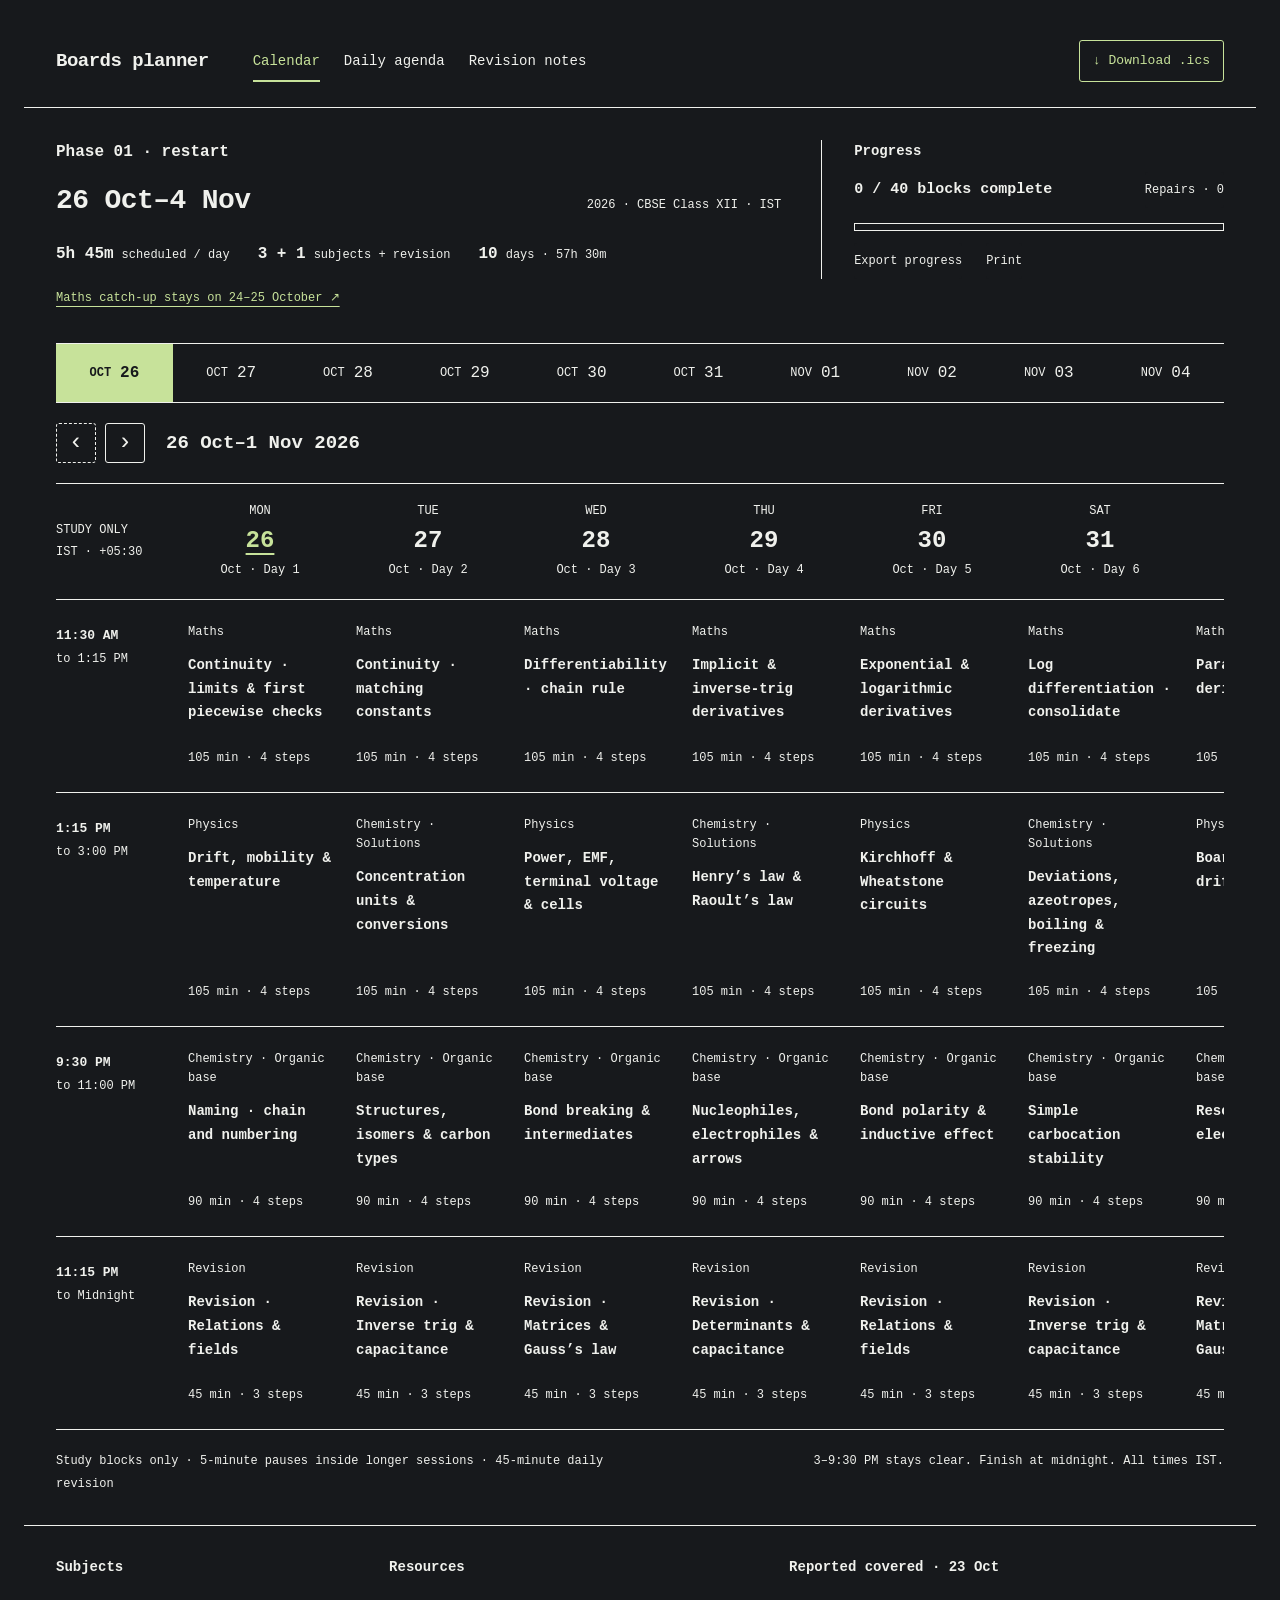
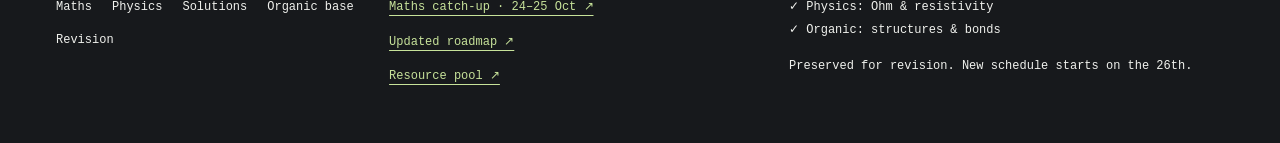
==== commit 395486ba: "new ui" ====
--- a/planner.html
+++ b/planner.html
@@ -1,16 +1,212 @@
 <!doctype html>
-<html lang="en"><head><meta charset="utf-8"><meta name="viewport" content="width=device-width,initial-scale=1"><meta name="color-scheme" content="light"><meta name="description" content="CBSE XII planner, 26 October–4 November 2026. Three longer subjects plus revision, with resources inside each step."><title>CBSE XII · Phase 1 · 26 Oct–4 Nov</title>
-<style>
-:root{--bg:#f6f8fc;--paper:#fff;--ink:#253047;--muted:#69758b;--line:#e3e8f1;--blue:#4267cf;--maths:#365ec3;--maths-bg:#edf2ff;--organic:#7750bb;--organic-bg:#f3edfd;--physics:#157b76;--physics-bg:#e8f5f2;--solutions:#966512;--solutions-bg:#fff5df;--revision:#b44e6c;--revision-bg:#fceef2}
-*{box-sizing:border-box}body{margin:0;background:var(--bg);color:var(--ink);font:14px/1.55 -apple-system,BlinkMacSystemFont,"Segoe UI",sans-serif}button,input,textarea{font:inherit}button,a,input,textarea,summary{outline-offset:4px}button{cursor:pointer;border:1px solid var(--line);border-radius:9px;padding:8px 12px;background:white;color:var(--ink)}button:hover{background:#f1f4fb}button:disabled{cursor:default;opacity:.35}a{color:var(--blue)}.primary{background:var(--blue);color:#fff;border-color:var(--blue)}.primary:hover{background:#3458bd}.subtle{font-size:12px;color:var(--muted)}.eyebrow{font-size:10px;font-weight:750;text-transform:uppercase;letter-spacing:1.3px}.app{display:grid;grid-template-columns:218px minmax(0,1fr);min-height:100vh}.sidebar{background:white;border-right:1px solid var(--line);padding:28px 21px;height:100vh;position:sticky;top:0;overflow:auto}.brand{font-size:17px;font-weight:750;margin-bottom:28px}.brand i{font-style:normal;color:var(--blue);margin-right:8px}.phase{padding:14px;background:#f1f5ff;border:1px solid #dce4f6;border-radius:12px;margin-bottom:20px}.phase strong{display:block;font-size:17px;margin:5px 0}.nav{display:grid;gap:5px}.nav button{border:0;text-align:left;color:var(--muted)}.nav button[aria-pressed=true]{background:#edf2ff;color:var(--blue)}.days-mini{display:grid;grid-template-columns:repeat(3,1fr);gap:6px;margin:20px 0}.days-mini button{padding:7px 0;font-size:13px}.days-mini small{display:block;font-size:9px;color:var(--muted)}.days-mini .selected{background:var(--blue);border-color:var(--blue);color:white}.days-mini .selected small{color:#fff}.legend{display:grid;gap:8px;font-size:12px;margin:24px 0}.legend span{display:flex;gap:8px;align-items:center}.dot{display:inline-block;width:8px;height:8px;border-radius:50%;background:currentColor}.side-links{border-top:1px solid var(--line);padding-top:18px;display:grid;gap:8px}.side-links a{text-decoration:none;font-size:12px}.history{margin-top:20px;font-size:11px;color:var(--muted)}.history strong{font-size:11px;color:#486556}.history p{margin:6px 0}
-main{min-width:0;padding:25px 28px}.topline{display:flex;justify-content:space-between;gap:10px;align-items:center}.top-actions{display:flex;gap:7px}.top-actions button,.top-actions a{font-size:11px}.top-actions a{border:1px solid var(--line);border-radius:8px;background:white;padding:8px 12px;text-decoration:none}.hero{display:flex;justify-content:space-between;gap:20px;align-items:center;margin:25px 0 18px}.hero h1{font-size:29px;line-height:1.2;letter-spacing:-.9px;margin:0 0 7px}.hero p{margin:0;color:var(--muted);font-size:12px}.stats{display:flex;gap:23px}.stats strong{font-size:22px;display:block;white-space:nowrap}.stats small{color:var(--muted);font-size:10px}.progress-row{display:flex;gap:12px;align-items:center;margin-bottom:21px;font-size:11px;color:var(--muted)}.progress-track{height:5px;border-radius:4px;background:#e3e9f5;width:190px;overflow:hidden}.progress-fill{height:100%;background:var(--blue);width:0}.toolbar{display:flex;justify-content:space-between;align-items:center;gap:10px;flex-wrap:wrap;margin-bottom:14px}.period-controls{display:flex;gap:7px;align-items:center}.period-controls button{font-size:19px;padding:3px 11px}.period-title{font-size:17px;margin:0 7px}.switch{display:flex;background:white;border:1px solid var(--line);border-radius:9px;padding:3px}.switch button{border:0;font-size:12px;padding:5px 12px}.switch .active{background:#edf2ff;color:var(--blue)}.small-note{font-size:11px;color:var(--muted);margin:12px 0}.calendar{border:1px solid var(--line);background:white;border-radius:13px;overflow:auto}.calendar-inner{min-width:960px}.week-head,.time-row{display:grid;grid-template-columns:100px repeat(var(--cols),minmax(120px,1fr))}.week-head{border-bottom:1px solid var(--line);background:#fff}.week-head>div{padding:13px 7px;text-align:center;border-left:1px solid var(--line)}.week-head>div:first-child{border:0;font-size:10px;color:var(--muted);align-content:center}.weekday{display:block;font-size:10px;color:var(--muted);text-transform:uppercase;letter-spacing:.7px}.date-button{border:0;font-size:22px;padding:1px 8px}.date-button.selected{background:var(--blue);color:white;border-radius:50%}.week-head small{display:block;color:var(--muted);font-size:9px}.time-row{border-bottom:1px solid var(--line)}.time-row:last-child{border-bottom:0}.time-label{padding:17px 11px;color:var(--muted);font-size:10px}.time-label strong{display:block;color:#465774;font-weight:600}.grid-cell{border-left:1px solid var(--line);padding:6px;display:flex;min-height:128px}.event{width:100%;text-align:left;border:0;border-left:3px solid var(--event-color);border-radius:8px;background:var(--event-bg);padding:12px 10px;display:flex;flex-direction:column;gap:6px;position:relative}.event:hover{background:var(--event-bg);box-shadow:0 2px 12px #24386417}.event-label{font-size:8px;font-weight:800;text-transform:uppercase;letter-spacing:.6px;color:var(--event-color)}.event-title{font-size:12px;line-height:1.45;font-weight:650}.event-meta{font-size:10px;color:#657289;margin-top:auto}.event.done{opacity:.63}.event.blocked{box-shadow:inset 0 0 0 1px #cd8952}.state-dot{position:absolute;right:6px;top:6px;color:#16745d;background:white;width:17px;height:17px;border-radius:50%;text-align:center;font-size:11px}.calendar-foot{display:flex;justify-content:space-between;gap:14px;font-size:10px;color:var(--muted);margin-top:14px}.daily-summary{margin-bottom:16px;font-size:12px;color:var(--muted)}.daily-summary strong{color:var(--ink)}.day-view{display:grid;grid-template-columns:minmax(0,1fr) 245px;gap:20px}.agenda{display:grid;gap:12px}.agenda-item{display:grid;grid-template-columns:110px minmax(0,1fr);gap:12px}.agenda-time{color:var(--muted);font-size:12px;padding-top:15px}.agenda-time span{display:block;font-size:10px;margin-top:4px}.agenda-item .event{padding:18px;min-height:110px}.agenda-item .event-label{font-size:9px}.agenda-item .event-title{font-size:15px}.info-card{background:white;padding:20px;border:1px solid var(--line);border-radius:12px;align-self:start}.info-card h3{font-size:13px;margin:0 0 12px}.info-card p,.info-card li{font-size:12px;color:var(--muted)}.info-card ul{padding-left:17px}.empty{padding:35px;background:white;border:1px solid var(--line);border-radius:12px;color:var(--muted)}
-.overlay{display:none;position:fixed;inset:0;background:#17294255;z-index:10}.overlay.open{display:block}.drawer{position:absolute;right:0;top:0;bottom:0;width:min(580px,100%);background:white;box-shadow:-8px 0 35px #17294222;overflow:auto;padding:25px 28px}.drawer-top{display:flex;justify-content:space-between;align-items:center;gap:10px}.pill{font-size:10px;border:1px solid var(--line);border-radius:20px;padding:5px 10px}.drawer h2{font-size:25px;line-height:1.25;letter-spacing:-.6px;margin:20px 0 8px}.when{font-size:12px;color:var(--muted);margin-bottom:22px}.step-list{list-style:none;padding:0;margin:0;display:grid;gap:12px}.step-card{border:1px solid var(--line);border-radius:11px;padding:15px 17px}.step-head{display:flex;align-items:center;gap:9px}.step-head input{accent-color:var(--blue);margin:0;width:15px;height:15px}.step-head label{font-size:12px;font-weight:700;flex:1;cursor:pointer}.step-head small{font-size:11px;color:var(--muted)}.step-card p{font-size:13px;line-height:1.65;margin:10px 0 0;white-space:pre-line;color:#45536a}.step-links{display:flex;flex-wrap:wrap;gap:7px;margin-top:12px}.step-link{display:inline-flex;align-items:center;gap:6px;padding:6px 9px;border:1px solid #dfe6f1;border-radius:7px;font-size:11px;text-decoration:none;background:#f8faff;color:#3b589f}.step-link:hover{background:#edf2fd}.step-link small{font-size:9px;color:var(--muted)}.carry{background:#fff8ec;border:1px solid #f0dfbf;border-radius:8px;padding:11px 12px;font-size:12px;margin-bottom:14px}.carry button{font-size:10px;margin-top:7px}.log-label{font-size:11px;color:var(--muted);display:block;margin:20px 0 5px}.drawer textarea,.note-card textarea{width:100%;resize:vertical;min-height:60px;border:1px solid var(--line);border-radius:8px;padding:10px;font-size:12px}.drawer-actions{position:sticky;bottom:-25px;background:white;padding:16px 0 5px;display:flex;gap:8px;border-top:1px solid var(--line);margin-top:17px}.drawer-actions button{flex:1;font-size:12px}.slot-foot{font-size:10px;color:var(--muted);margin:14px 0 0}.note-grid{display:grid;grid-template-columns:repeat(2,minmax(0,1fr));gap:15px}.note-card{background:white;border:1px solid var(--line);border-radius:12px;padding:20px}.note-card h3{margin:5px 0 12px;font-size:17px}.note-card .prompt{font-size:13px;padding:12px;background:#f6f8fd;border-radius:7px}.note-card summary{cursor:pointer;font-size:12px;color:var(--blue);margin:13px 0}.note-card li{font-size:12px;margin:8px 0}.note-card label{display:block;font-size:11px;color:var(--muted);margin:15px 0 5px}.note-card a{font-size:11px}.repair-list{display:grid;gap:10px}.repair-item{padding:17px;border:1px solid var(--line);background:white;border-radius:11px}.repair-item p{font-size:12px;color:var(--muted)}.toast{display:none;position:fixed;bottom:20px;left:50%;transform:translateX(-50%);background:#253047;color:white;border-radius:8px;padding:10px 16px;z-index:30;font-size:12px}.print-view{display:none}
-@media(max-width:1100px){.app{grid-template-columns:180px minmax(0,1fr)}.sidebar{padding:24px 15px}main{padding:23px 20px}.stats{gap:13px}.hero h1{font-size:25px}.day-view{grid-template-columns:1fr}.info-card{display:none}}
-@media(max-width:720px){.app{display:block}.sidebar{position:static;height:auto;padding:14px 16px;display:flex;justify-content:space-between;align-items:center;border-right:0;border-bottom:1px solid var(--line)}.brand{font-size:15px;margin:0}.phase,.days-mini,.legend,.side-links,.history{display:none}.nav{display:flex;gap:1px}.nav button{font-size:11px;padding:7px}.nav button span{display:none}main{padding:18px 15px}.topline>.eyebrow{font-size:8px;letter-spacing:.7px}.top-actions{gap:5px}.top-actions a,.top-actions button{font-size:10px;padding:6px 8px}.hero{margin:20px 0 16px;gap:12px;align-items:start}.hero h1{font-size:25px}.hero p{font-size:11px}.stats{gap:9px}.stats strong{font-size:19px}.stats small{font-size:9px}.stats>div:last-child{display:none}.progress-track{width:95px}.progress-row{gap:8px;flex-wrap:wrap}.period-title{font-size:14px;margin:0 3px}.switch button{font-size:11px;padding:5px 8px}.calendar-foot{font-size:9px;display:block}.calendar-foot span{display:block;margin:6px 0}.agenda-item{grid-template-columns:80px minmax(0,1fr);gap:7px}.agenda-time{font-size:11px}.agenda-item .event{padding:14px;min-height:103px}.agenda-item .event-title{font-size:13px}.drawer{padding:22px 18px}.drawer h2{font-size:23px}.step-card{padding:13px 14px}.step-card p{font-size:12px}.drawer-actions{bottom:-22px}.note-grid{grid-template-columns:1fr}.slot-foot{font-size:10px}}
-@media print{.app,.overlay,.toast{display:none!important}.print-view{display:block}.print-day{page-break-before:always}.print-day:first-child{page-break-before:auto}.print-slot{break-inside:avoid;border-bottom:1px solid #ccc;padding:12px 0}.print-slot h3{font-size:13px}.print-slot p,.print-slot a{font-size:10px}.print-slot a{overflow-wrap:anywhere}}
+<html lang="en"><head><meta charset="utf-8"><meta name="viewport" content="width=device-width,initial-scale=1"><meta name="color-scheme" content="dark"><meta name="description" content="CBSE XII planner, 26 October–4 November 2026. Three longer subjects plus revision, with resources inside each step."><title>CBSE XII · Phase 1 · 26 Oct–4 Nov</title>
+<style>@font-face{font-family:"IBM Plex Mono";src:url("assets/fonts/ibm-plex-mono-400.ttf") format("truetype");font-weight:400;font-style:normal;font-display:swap}
+@font-face{font-family:"IBM Plex Mono";src:url("assets/fonts/ibm-plex-mono-600.ttf") format("truetype");font-weight:500 750;font-style:normal;font-display:swap}
+:root{color-scheme:dark;--bg:#17191c;--fg:#f0f1ed;--accent:#c7e29a;--ink:var(--fg);--muted:var(--fg);--faint:var(--fg);--blue:var(--accent);--maths:var(--fg);--physics:var(--fg);--solutions:var(--fg);--organic:var(--fg);--revision:var(--fg);--maths-bg:var(--bg);--physics-bg:var(--bg);--solutions-bg:var(--bg);--organic-bg:var(--bg);--revision-bg:var(--bg);--gutter:32px;--section-gap:32px;--block-gap:24px;--inline-gap:16px;--font:"IBM Plex Mono","SFMono-Regular",Menlo,Consolas,monospace;--z-nav:3;--z-overlay:10;--z-toast:20}
+*{box-sizing:border-box}
+html{scroll-behavior:smooth;scrollbar-width:thin;scrollbar-color:var(--fg) var(--bg)}
+body{margin:0;background:var(--bg);color:var(--fg);font:400 15px/1.75 var(--font);-webkit-font-smoothing:antialiased}
+button,input,textarea{font:inherit}
+a,button,input,textarea,summary{outline-offset:5px}
+:focus-visible{outline:2px solid var(--accent)}
+::selection{background:var(--accent);color:var(--bg)}
+button{cursor:pointer;background:var(--bg);color:var(--fg);border:1px solid var(--fg);border-radius:3px;padding:8px 14px;min-height:40px;line-height:1.5;transition:color .12s,background .12s,border-color .12s}
+button:hover{border-color:var(--accent);color:var(--accent)}
+button:disabled{cursor:not-allowed;border-style:dashed;text-decoration:none}
+a{color:var(--accent);text-underline-offset:5px;text-decoration-thickness:1px}
+a:hover{text-decoration-thickness:2px}
+.primary{background:var(--accent);border-color:var(--accent);color:var(--bg);font-weight:600}
+.primary:hover{background:var(--bg);color:var(--accent)}
+.eyebrow,.subtle{font-size:12px;font-weight:400}
+.app{width:calc(100% - 48px);max-width:1480px;margin:24px auto;min-height:calc(100vh - 48px)}
+.site-header{display:flex;align-items:center;gap:32px;padding:15px var(--gutter) 24px;border-bottom:1px solid var(--fg)}
+.brand{font-size:19px;font-weight:600;line-height:1.5;white-space:nowrap;letter-spacing:-.5px}
+.brand i{display:none}
+.nav{display:flex;align-items:center;gap:24px;margin-left:12px}
+.nav button{position:relative;min-height:44px;padding:8px 0;border:0;border-radius:0;font-size:14px}
+.nav button[aria-pressed=true]{color:var(--accent)}
+.nav button[aria-pressed=true]::after{content:"";position:absolute;left:0;right:0;bottom:1px;height:2px;background:var(--accent)}
+.header-actions{display:flex;align-items:center;margin-left:auto}
+.download{display:inline-flex;align-items:center;min-height:42px;border:1px solid var(--accent);border-radius:3px;padding:8px 13px;color:var(--accent);font-size:13px;text-decoration:none;white-space:nowrap}
+.download:hover{background:var(--accent);color:var(--bg)}
+main{padding:var(--section-gap) var(--gutter) 0;min-width:0}
+.overview-grid{display:grid;grid-template-columns:minmax(0,1.8fr) minmax(320px,1fr);align-items:start;gap:40px;margin-bottom:var(--section-gap)}
+.panel{min-width:0}
+.panel-title{font-size:16px;line-height:1.6;font-weight:600;margin:0 0 15px;padding:0}
+.panel-index{display:none}
+.overview-top{display:flex;align-items:baseline;justify-content:space-between;gap:16px;margin-bottom:20px;flex-wrap:wrap}
+.overview-top strong{font-size:28px;font-weight:600;line-height:1.4;letter-spacing:-.6px}
+.overview-top span{font-size:12px;line-height:1.8}
+.stats{display:flex;align-items:baseline;flex-wrap:wrap;gap:14px 28px}
+.stats>div{display:flex;gap:8px;align-items:baseline}
+.stats strong{font-size:16px;font-weight:600;white-space:nowrap}
+.stats small{font-size:12px}
+.catchup{display:inline-block;font-size:12px;line-height:1.9;margin-top:19px}
+.progress-panel{border-left:1px solid var(--fg);padding-left:32px}
+.progress-panel .panel-title{font-size:14px;font-weight:600;margin-bottom:10px}
+.progress-row{display:flex;align-items:center;justify-content:space-between;gap:16px}
+.progress-row>span{font-size:15px;font-weight:600}
+#repairView{font-size:12px;min-height:36px;padding:6px 0;border:0;white-space:nowrap}
+#repairView.has-repairs{color:var(--accent);text-decoration:underline;text-underline-offset:5px}
+.progress-track{height:8px;border:1px solid var(--fg);background:var(--bg);overflow:hidden;margin:15px 0 12px}
+.progress-fill{height:100%;width:0;background:var(--accent);transition:width .16s}
+.progress-tools{display:flex;align-items:center;flex-wrap:wrap;gap:24px}
+.progress-tools button{border:0;padding:7px 0;min-height:36px;font-size:12px}
+.progress-tools button:hover{text-decoration:underline;text-underline-offset:5px}
+.progress-caption{font-size:12px;margin-top:8px}
+.days-mini{display:grid;grid-template-columns:repeat(10,minmax(0,1fr));border-block:1px solid var(--fg);overflow-x:auto;scrollbar-width:thin;scrollbar-color:var(--fg) var(--bg)}
+.days-mini button{display:flex;align-items:center;justify-content:center;gap:9px;min-height:58px;padding:10px 8px;border:0;border-radius:0;font-size:16px}
+.days-mini small{font-size:12px;text-transform:uppercase}
+.days-mini .selected{background:var(--accent);color:var(--bg);font-weight:600}
+.days-mini .selected small{color:var(--bg)}
+.toolbar{position:sticky;top:0;z-index:var(--z-nav);display:flex;justify-content:space-between;align-items:center;gap:16px;padding:20px 0;background:var(--bg)}
+.period-controls{display:flex;align-items:center;gap:9px;min-width:0}
+.period-controls button{min-height:40px;min-width:40px;padding:0 10px;font-size:24px;line-height:38px}
+.period-title{font-size:19px;font-weight:600;line-height:1.6;margin:0 0 0 12px}
+.toolbar-meta{font-size:12px}
+.calendar{border-block:1px solid var(--fg);overflow:auto;background:var(--bg);scrollbar-width:thin;scrollbar-color:var(--fg) var(--bg)}
+.calendar-inner{min-width:1296px}
+.week-head,.time-row{display:grid;grid-template-columns:120px repeat(var(--cols),minmax(168px,1fr))}
+.week-head{border-bottom:1px solid var(--fg)}
+.week-head>div{padding:17px 8px;text-align:center}
+.week-head>div:first-child{align-content:center;font-size:12px;line-height:1.9;text-align:left;padding-left:0}
+.weekday{display:block;font-size:12px;text-transform:uppercase}
+.date-button{min-height:38px;border:0;border-radius:0;padding:0 8px;font-size:24px;font-weight:600;line-height:1.5}
+.date-button.selected{color:var(--accent);text-decoration:underline;text-underline-offset:6px}
+.week-head small{display:block;font-size:12px;line-height:1.8}
+.time-row{border-bottom:1px solid var(--fg)}
+.time-row:last-child{border-bottom:0}
+.time-label{font-size:12px;line-height:1.9;padding:24px 12px 24px 0}
+.time-label strong{display:block;font-size:13px;font-weight:600}
+.grid-cell{min-width:0;min-height:192px;display:flex;padding:0}
+.event{position:relative;display:flex;flex-direction:column;gap:12px;width:100%;min-height:100%;text-align:left;padding:23px 12px;border:0;border-radius:0;overflow:hidden;color:var(--fg);background:var(--bg)}
+.event:hover{outline:1px solid var(--accent);outline-offset:-1px;color:var(--fg)}
+.event-label{font-size:12px;font-weight:400;line-height:1.6;color:var(--fg)}
+.event-title{font-size:14px;font-weight:600;line-height:1.7;color:var(--fg);overflow-wrap:normal}
+.event-meta{font-size:12px;line-height:1.7;margin-top:auto;padding-top:9px;color:var(--fg)}
+.event.done{border:0}
+.event.done .event-title{font-weight:400}
+.event.blocked{outline:1px dashed var(--accent);outline-offset:-5px}
+.state-dot{position:absolute;top:7px;right:8px;font-size:13px;color:var(--accent);font-weight:600}
+.calendar-foot{display:flex;justify-content:space-between;align-items:start;gap:32px;padding:20px 0 30px;font-size:12px;line-height:1.9}
+.calendar-foot span{max-width:550px}
+.daily-summary{font-size:13px;line-height:1.9;margin:0 0 20px}
+.daily-summary strong{font-weight:600}
+.day-view{display:grid;grid-template-columns:minmax(0,1fr) 275px;gap:32px;align-items:start}
+.agenda{border-block:1px solid var(--fg);min-width:0}
+.agenda-item{display:grid;grid-template-columns:146px minmax(0,1fr);border-bottom:1px solid var(--fg)}
+.agenda-item:last-child{border-bottom:0}
+.agenda-time{font-size:14px;font-weight:600;line-height:1.8;padding:27px 20px 27px 0}
+.agenda-time span{display:block;font-size:12px;font-weight:400;margin-top:5px}
+.agenda-item .event{padding:25px 24px;min-height:154px;gap:12px}
+.agenda-item .event-label{font-size:13px}
+.agenda-item .event-title{font-size:18px;line-height:1.6;font-weight:600}
+.agenda-item .event-meta{font-size:12px}
+.info-card{padding:4px 0 0 28px;border-left:1px solid var(--fg)}
+.info-card h3{font-size:15px;line-height:1.7;font-weight:600;margin:0 0 17px}
+.info-card p,.info-card li{font-size:13px;line-height:1.95;margin:0 0 18px}
+.info-card ul{padding-left:18px}
+.small-note{font-size:14px;line-height:1.9;margin:0 0 24px}
+.empty{padding:28px 0;border-block:1px solid var(--fg);font-size:14px;line-height:1.9}
+.support{display:grid;grid-template-columns:.9fr 1.1fr 1.3fr;gap:32px;padding:30px var(--gutter);border-top:1px solid var(--fg)}
+.support>section{min-width:0}
+.support h2{font-size:14px;font-weight:600;line-height:1.6;margin:0 0 17px}
+.legend{display:flex;align-content:start;flex-wrap:wrap;gap:10px 20px}
+.legend span{font-size:12px;line-height:1.9;color:var(--fg)}
+.dot{display:none}
+.side-links{display:flex;flex-direction:column;align-items:start;gap:12px}
+.side-links a{color:var(--accent);font-size:12px;line-height:1.9}
+.history{font-size:12px;line-height:1.95}
+.history p{margin:0 0 12px}
+.history strong{font-size:12px;font-weight:600}
+.history .covered{color:var(--fg)}
+.overlay{display:none;position:fixed;inset:0;z-index:var(--z-overlay);background:var(--bg)}
+.overlay.open{display:block}
+.drawer{position:relative;width:min(800px,100%);height:100dvh;margin:0 auto;background:var(--bg);border-inline:1px solid var(--fg);padding:27px 42px 0;overflow:auto;scrollbar-width:thin;scrollbar-color:var(--fg) var(--bg)}
+.drawer-top{display:flex;justify-content:space-between;align-items:center;gap:20px;padding-bottom:20px;border-bottom:1px solid var(--fg)}
+.pill{font-size:13px;font-weight:400;color:var(--fg)!important}
+#closeDrawer{min-height:40px;min-width:40px;padding:3px 7px;font-size:25px;line-height:1}
+.drawer h2{font-size:29px;font-weight:600;line-height:1.5;letter-spacing:-.5px;margin:26px 0 14px}
+.when{font-size:13px;line-height:1.9;margin-bottom:32px}
+.step-list{display:grid;gap:28px;list-style:none;margin:0;padding:0}
+.step-card{position:relative;min-width:0;border:0;border-bottom:1px solid var(--fg);padding:0 0 28px}
+.step-head{display:flex;align-items:center;gap:12px;min-height:36px}
+.step-head input{appearance:none;-webkit-appearance:none;display:grid;place-content:center;margin:0;width:22px;height:22px;flex:none;background:var(--bg);border:1px solid var(--fg);border-radius:2px;cursor:pointer}
+.step-head input::after{content:"";display:none;width:6px;height:11px;border-right:2px solid var(--bg);border-bottom:2px solid var(--bg);transform:translateY(-1px) rotate(45deg)}
+.step-head input:checked{background:var(--accent);border-color:var(--accent)}
+.step-head input:checked::after{display:block}
+.step-head label{display:flex;align-items:center;flex:1;min-width:0;min-height:36px;font-size:16px;font-weight:600;line-height:1.6;cursor:pointer}
+.step-head small{font-size:13px;white-space:nowrap}
+.step-card p{font-size:16px;line-height:1.85;color:var(--fg);margin:14px 0 0;padding-left:34px;white-space:pre-line}
+.step-links{display:flex;flex-direction:column;align-items:start;gap:7px;margin:16px 0 0;padding-left:34px}
+.step-link{display:inline-flex;align-items:center;gap:9px;max-width:100%;min-height:36px;padding:4px 0;border:0;border-radius:0;background:var(--bg);color:var(--accent);font-size:13px;line-height:1.85;text-align:left;text-decoration:none;overflow-wrap:anywhere}
+.step-link span:first-child{text-decoration:underline;text-underline-offset:5px}
+.step-link:hover span:first-child{text-decoration-thickness:2px}
+.step-link small{color:var(--fg);font-size:12px;white-space:nowrap}
+.carry{padding:18px;border:1px dashed var(--accent);font-size:14px;line-height:1.9;margin:0 0 28px}
+.carry strong{font-weight:600}
+.carry button{font-size:12px;margin-top:12px;border-color:var(--accent);color:var(--accent)}
+.log-label{display:block;font-size:14px;line-height:1.7;font-weight:600;margin:28px 0 13px}
+.drawer textarea,.note-card textarea{width:100%;min-height:96px;resize:vertical;border:1px solid var(--fg);border-radius:3px;background:var(--bg);color:var(--fg);font-size:14px;line-height:1.8;padding:15px}
+textarea::placeholder{color:var(--fg);font-style:italic}
+.slot-foot{font-size:12px;line-height:1.9;margin:17px 0 26px}
+.drawer-actions{position:sticky;bottom:0;z-index:1;display:flex;gap:16px;padding:20px 0 24px;background:var(--bg);border-top:1px solid var(--fg);margin-top:20px}
+.drawer-actions button{flex:1;min-height:48px;font-size:14px}
+.note-grid{display:grid;grid-template-columns:repeat(2,minmax(0,1fr));gap:32px}
+.note-card{min-width:0;padding:24px;border:1px solid var(--fg);border-radius:3px;background:var(--bg)}
+.note-card>.eyebrow{font-size:12px}
+.note-card h3{font-size:20px;font-weight:600;line-height:1.6;margin:10px 0 18px}
+.note-card .prompt{font-size:14px;line-height:1.95}
+.note-card summary{cursor:pointer;color:var(--accent);font-size:14px;line-height:1.9;padding-block:10px;margin-top:16px}
+.note-card ul{padding-left:20px;margin:8px 0 18px}
+.note-card li{font-size:14px;line-height:1.95;margin:13px 0}
+.note-card details>a{font-size:13px}
+.note-card label{display:block;font-size:13px;line-height:1.9;margin:23px 0 12px}
+.repair-list{display:grid;gap:24px}
+.repair-item{padding:24px;border:1px solid var(--fg);border-radius:3px}
+.repair-item strong{font-size:17px;line-height:1.7;font-weight:600}
+.repair-item p{font-size:14px;line-height:1.95;margin:15px 0 20px}
+.repair-item button{font-size:13px;border-color:var(--accent);color:var(--accent)}
+.toast{display:none;position:fixed;left:50%;bottom:24px;transform:translateX(-50%);z-index:var(--z-toast);max-width:calc(100vw - 32px);padding:12px 18px;border:1px solid var(--accent);border-radius:3px;background:var(--bg);color:var(--fg);font-size:14px}
+.print-view{display:none}
+@media(max-width:1100px){:root{--gutter:24px}.app{width:calc(100% - 32px);margin-block:16px}.site-header{gap:22px}.brand{font-size:18px}.nav{margin-left:0;gap:18px}.nav button{font-size:13px}.overview-grid{grid-template-columns:minmax(0,1.4fr) minmax(290px,1fr);gap:28px}.overview-top strong{font-size:26px}.overview-top{gap:10px}.stats{gap:10px 20px}.stats>div{flex-wrap:wrap;gap:3px 8px}.progress-panel{padding-left:24px}.day-view{grid-template-columns:minmax(0,1fr) 245px;gap:24px}.info-card{padding-left:22px}.support{grid-template-columns:1fr 1fr;gap:28px}.support>section:last-child{grid-column:1/-1}.history{display:flex;flex-wrap:wrap;gap:14px 24px}.history p{margin:0}.toolbar-meta{display:none}}
+@media(max-width:800px){:root{--gutter:20px;--section-gap:24px}.site-header{flex-wrap:wrap;gap:17px 18px}.brand{margin-right:auto}.header-actions{margin-left:0}.nav{order:3;width:100%;justify-content:space-between;gap:16px}.nav button{font-size:14px;min-height:42px}.overview-grid{grid-template-columns:1fr;gap:22px}.overview .panel-title{margin-bottom:10px}.overview-top{margin-bottom:15px}.overview-top strong{font-size:26px}.stats{gap:10px 24px}.catchup{margin-top:15px}.progress-panel{border-left:0;border-top:1px solid var(--fg);padding:20px 0 0}.progress-panel .panel-title{margin-bottom:3px}.progress-track{margin-top:12px;margin-bottom:6px}.progress-tools{gap:24px}.days-mini{grid-template-columns:repeat(10,minmax(84px,1fr))}.days-mini button{min-height:54px}.day-view{grid-template-columns:1fr;gap:28px}.info-card{border-left:0;border-top:1px solid var(--fg);padding:22px 0 0;display:grid;grid-template-columns:1fr 1fr;gap:15px 24px}.info-card h3{grid-column:1/-1;margin:0}.info-card p{margin:0}.info-card p:last-child{grid-column:1/-1}.calendar-foot{flex-wrap:wrap;gap:12px}.note-grid{grid-template-columns:1fr}.drawer{padding:24px 28px 0}.drawer h2{font-size:27px}}
+@media(max-width:480px){:root{--gutter:16px;--section-gap:24px}.app{width:calc(100% - 16px);margin:8px auto;min-height:calc(100vh - 16px)}.site-header{padding:14px var(--gutter) 17px;gap:14px 10px}.brand{font-size:17px}.download{font-size:12px;min-height:40px;padding:7px 10px}.nav{gap:12px}.nav button{font-size:12px;min-height:40px}.panel-title{font-size:15px}.overview-top strong{font-size:24px}.overview-top span{font-size:12px}.overview-top{gap:8px;margin-bottom:14px}.stats{gap:10px 20px}.stats>div{gap:3px 7px}.stats strong{font-size:15px}.stats small{font-size:12px}.catchup{font-size:12px;margin-top:16px}.progress-panel{padding-top:17px}.progress-row{gap:12px}.progress-row>span{font-size:14px}#repairView{font-size:12px}.progress-tools{gap:24px}.progress-tools button{font-size:12px}.overview-grid{gap:20px}.days-mini{grid-template-columns:repeat(10,76px)}.days-mini button{gap:7px;font-size:15px;min-height:52px}.days-mini small{font-size:12px}.toolbar{padding-block:16px}.period-controls{gap:7px}.period-title{font-size:16px;margin-left:8px}.period-controls button{min-height:40px;min-width:36px;line-height:38px;padding-inline:8px}.daily-summary{font-size:12px;line-height:1.95;margin-bottom:16px}.agenda-item{grid-template-columns:98px minmax(0,1fr)}.agenda-time{font-size:12px;padding:24px 10px 24px 0}.agenda-time span{font-size:12px;margin-top:6px}.agenda-item .event{padding:22px 12px;gap:13px;min-height:173px}.agenda-item .event-label{font-size:12px}.agenda-item .event-title{font-size:16px;line-height:1.7}.agenda-item .event-meta{font-size:12px}.calendar-foot{font-size:12px;padding:22px 0 28px;gap:14px}.support{grid-template-columns:1fr;gap:28px;padding-top:28px}.support>section:last-child{grid-column:auto}.support h2{font-size:14px;margin-bottom:14px}.history{display:block}.history p{margin-bottom:12px}.side-links a,.legend span,.history{font-size:12px}.drawer{padding:18px 22px 0;border:0}.drawer-top{padding-bottom:14px}.drawer h2{font-size:25px;margin-top:22px;margin-bottom:13px}.pill{font-size:12px}.when{font-size:12px;line-height:1.9;margin-bottom:27px}.step-list{gap:25px}.step-card{padding-bottom:25px}.step-head{gap:11px;min-height:38px}.step-head label{font-size:15px;min-height:38px}.step-head small{font-size:12px}.step-card p{font-size:15px;line-height:1.9;padding-left:0;margin-top:14px}.step-links{padding-left:0;margin-top:16px;gap:9px}.step-link{font-size:13px;min-height:38px;flex-wrap:wrap;gap:5px 8px}.step-link small{font-size:12px}.drawer-actions{gap:12px;padding:16px 0 18px}.drawer-actions button{font-size:13px;min-height:46px}.log-label{font-size:14px}.slot-foot{font-size:12px}.note-card{padding:20px}.note-card h3{font-size:19px}.note-card .prompt,.note-card li{font-size:14px}.note-card summary{font-size:14px}.toast{font-size:13px}.small-note{font-size:13px}.info-card p{font-size:13px}}
+@media(prefers-reduced-motion:reduce){html{scroll-behavior:auto}*,*::before,*::after{transition:none!important;animation:none!important}}
+@media print{html,body{background:var(--fg)!important;color:var(--bg)!important;font-size:11px}.app,.overlay,.toast{display:none!important}.print-view{display:block}.print-day{page-break-before:always}.print-day:first-child{page-break-before:auto}.print-day h1{font-size:20px;font-weight:600}.print-slot{break-inside:avoid;border-bottom:1px solid var(--bg);padding:12px 0}.print-slot h3{font-size:13px}.print-slot p,.print-slot a{font-size:11px;line-height:1.8}.print-slot a{color:var(--bg);overflow-wrap:anywhere}}
 </style></head><body>
-<div class="app"><aside class="sidebar"><div class="brand"><i>◫</i>Boards planner</div><div class="phase"><span class="eyebrow">Phase 01 · restart</span><strong>26 Oct–4 Nov</strong><span class="subtle">2026 · CBSE Class XII</span></div><nav class="nav" aria-label="Planner views"><button data-view="week">▦ <span>Calendar</span></button><button data-view="day">☷ <span>Daily agenda</span></button><button data-view="notes">▤ <span>Revision notes</span></button></nav><div class="days-mini" id="miniDays"></div><div class="legend"><span style="color:var(--maths)"><i class="dot"></i>Maths</span><span style="color:var(--physics)"><i class="dot"></i>Physics</span><span style="color:var(--solutions)"><i class="dot"></i>Solutions</span><span style="color:var(--organic)"><i class="dot"></i>Organic base</span><span style="color:var(--revision)"><i class="dot"></i>Revision</span></div><div class="side-links"><a href="Resources/phase-01/maths-precalculus-bridge.html" target="_blank" rel="noopener">Maths catch-up · 24–25 Oct ↗</a><a href="ROADMAP.md" target="_blank" rel="noopener">Updated roadmap ↗</a><a href="Resources/phase-01/RESOURCE_POOL.md" target="_blank" rel="noopener">Resource pool ↗</a></div><div class="history"><strong>Reported covered · 23 Oct</strong><p>✓ Physics: Ohm & resistivity<br>✓ Organic: structures & bonds</p><p>Preserved for revision.<br>New schedule starts on the 26th.</p></div></aside>
-<main><div class="topline"><span class="eyebrow" style="color:var(--muted)">CBSE XII · Learning + continuous revision</span><div class="top-actions"><a href="phase-01-26-october-04-november-2026.ics" download>Download .ics</a><button id="exportProgress">Export progress</button><button id="printButton">Print</button></div></div><div class="hero"><div><h1>One session. Clear next steps.</h1><p>26 October–4 November · Maths catch-up stays on 24–25 October.</p></div><div class="stats"><div><strong>5h 45m</strong><small>scheduled / day</small></div><div><strong>3 + 1</strong><small>subjects + revision</small></div><div><strong>10</strong><small>days · 57h 30m</small></div></div></div><div class="progress-row"><div class="progress-track"><div class="progress-fill" id="progressFill"></div></div><span id="progressText"></span><button id="repairView" style="font-size:10px;padding:4px 9px">Repairs · 0</button></div><div class="toolbar"><div class="period-controls"><button id="prev" aria-label="Previous period">‹</button><button id="next" aria-label="Next period">›</button><h2 class="period-title" id="periodTitle"></h2></div><div class="switch" role="group" aria-label="View"><button data-view="week">Calendar</button><button data-view="day">Day</button><button data-view="notes">Notes</button></div></div><div id="view"></div><div class="calendar-foot"><span>Study blocks only · 5-minute pauses inside longer sessions · 45-minute daily revision</span><span>3–9:30 PM stays clear. Finish at midnight. All times IST.</span></div></main></div>
+<div class="app">
+<header class="site-header">
+ <div class="brand">Boards planner</div>
+ <nav class="nav" aria-label="Planner views"><button data-view="week">Calendar</button><button data-view="day">Daily agenda</button><button data-view="notes">Revision notes</button></nav>
+ <div class="header-actions"><a class="download" href="phase-01-26-october-04-november-2026.ics" download>↓ Download .ics</a></div>
+</header>
+<main>
+ <div class="overview-grid">
+  <section class="panel overview" aria-labelledby="planTitle">
+   <h1 id="planTitle" class="panel-title">Phase 01 · restart</h1>
+   <div class="overview-top"><strong>26 Oct–4 Nov</strong><span>2026 · CBSE Class XII · IST</span></div>
+   <div class="stats"><div><strong>5h 45m</strong><small>scheduled / day</small></div><div><strong>3 + 1</strong><small>subjects + revision</small></div><div><strong>10</strong><small>days · 57h 30m</small></div></div>
+   <a class="catchup" href="Resources/phase-01/maths-precalculus-bridge.html" target="_blank" rel="noopener">Maths catch-up stays on 24–25 October ↗</a>
+  </section>
+  <section class="panel progress-panel" aria-labelledby="progressTitle">
+   <h2 id="progressTitle" class="panel-title">Progress</h2>
+   <div class="progress-row"><span id="progressText"></span><button id="repairView">Repairs · 0</button></div>
+   <div class="progress-track" role="progressbar" aria-label="Study blocks completed" aria-valuemin="0" aria-valuemax="40" aria-valuenow="0"><div class="progress-fill" id="progressFill"></div></div>
+   <div class="progress-tools"><button id="exportProgress">Export progress</button><button id="printButton">Print</button></div>
+  </section>
+ </div>
+ <div class="days-mini" id="miniDays" aria-label="Study dates"></div>
+ <div class="toolbar"><div class="period-controls"><button id="prev" aria-label="Previous period">‹</button><button id="next" aria-label="Next period">›</button><h2 class="period-title" id="periodTitle"></h2></div></div>
+ <div id="view"></div>
+ <div class="calendar-foot"><span>Study blocks only · 5-minute pauses inside longer sessions · 45-minute daily revision</span><span>3–9:30 PM stays clear. Finish at midnight. All times IST.</span></div>
+</main>
+<footer class="support">
+ <section><h2>Subjects</h2><div class="legend"><span><i class="dot"></i>Maths</span><span><i class="dot"></i>Physics</span><span><i class="dot"></i>Solutions</span><span><i class="dot"></i>Organic base</span><span><i class="dot"></i>Revision</span></div></section>
+ <section><h2>Resources</h2><div class="side-links"><a href="Resources/phase-01/maths-precalculus-bridge.html" target="_blank" rel="noopener">Maths catch-up · 24–25 Oct ↗</a><a href="ROADMAP.md" target="_blank" rel="noopener">Updated roadmap ↗</a><a href="Resources/phase-01/RESOURCE_POOL.md" target="_blank" rel="noopener">Resource pool ↗</a></div></section>
+ <section><h2>Reported covered · 23 Oct</h2><div class="history"><p class="covered">✓ Physics: Ohm & resistivity<br>✓ Organic: structures & bonds</p><p>Preserved for revision. New schedule starts on the 26th.</p></div></section>
+</footer>
+</div>
 <div class="overlay" id="overlay"><section class="drawer" id="drawer" role="dialog" aria-modal="true" aria-labelledby="drawerTitle" tabindex="-1"></section></div><div class="toast" id="toast" role="status" aria-live="polite"></div><div class="print-view" id="printView"></div>
 <script id="plannerData" type="application/json">{"schema_version":2,"revision":"2026-10-23-restart","phase":"Phase 1","start":"2026-10-26","end":"2026-11-04","timezone":"Asia/Kolkata","roadmap":"ROADMAP.md","resource_pool":"Resources/phase-01/pool.json","reported_completed":[{"date":"2026-10-23","subject":"physics","title":"Current · Ohm, resistivity & graphs","status":"reported_completed","practice_verified":false,"pool_practice_ids":["P-NP03"]},{"date":"2026-10-23","subject":"organic","title":"Organic base · structures & bonds","status":"reported_completed","practice_verified":false,"pool_practice_ids":["O-CP01"]}],"preparation_dates":["2026-10-24","2026-10-25"],"days":[{"date":"2026-10-26","day_number":1,"weekday":"Mon","slots":[{"subject":"maths","title":"Continuity · limits & first piecewise checks","kind":"study","steps":[{"title":"Recall","minutes":10,"instruction":"Recall yesterday’s method. If basic algebra or limits block the first question, use the bridge guide for these 10 minutes.","resources":[]},{"title":"Learn","minutes":40,"instruction":"Confirm the bridge check from 24–25 Oct, then NCERT 5.2 (PDF pp. 1–13): LHL, RHL and f(a). Use the continuity video only for this topic; take a 5-minute pause.","resources":[{"label":"Video · matching topic only","url":"https://www.youtube.com/watch?v=paNnEHzOfJw","resource_id":"M-V01"},{"label":"NCERT · PDF p. 13","url":"Sources/Books/maths-part-1/lemh105.pdf#page=13","resource_id":"M-N01","public_url":"https://ncert.nic.in/textbook/pdf/lemh105.pdf#page=13"}]},{"title":"Practise","minutes":40,"instruction":"Ex. 5.1 Q1, Q3 (all parts), Q6 and Q12. Show both one-sided limits at each joining point.","resources":[{"label":"NCERT questions · PDF p. 13","url":"Sources/Books/maths-part-1/lemh105.pdf#page=13","resource_id":"M-N01","public_url":"https://ncert.nic.in/textbook/pdf/lemh105.pdf#page=13"},{"label":"Maths prerequisite guide","url":"Resources/phase-01/maths-precalculus-bridge.html","resource_id":"M-C01"}]},{"title":"Check & record","minutes":15,"instruction":"Check the answers and working. Reattempt the first wrong item; record any unfinished question number.","resources":[{"label":"NCERT final answers","url":"Sources/Books/maths-part-1/lemh1an.pdf","resource_id":"M-A01"}]}],"learn":"Confirm the bridge check from 24–25 Oct, then NCERT 5.2 (PDF pp. 1–13): LHL, RHL and f(a). Use the continuity video only for this topic; take a 5-minute pause.","practice":"Ex. 5.1 Q1, Q3 (all parts), Q6 and Q12. Show both one-sided limits at each joining point.","output":"Check the answers and working. Reattempt the first wrong item; record any unfinished question number.","resources":[{"label":"Video · matching topic only","url":"https://www.youtube.com/watch?v=paNnEHzOfJw","resource_id":"M-V01"},{"label":"NCERT questions · PDF p. 13","url":"Sources/Books/maths-part-1/lemh105.pdf#page=13","resource_id":"M-N01","public_url":"https://ncert.nic.in/textbook/pdf/lemh105.pdf#page=13"},{"label":"Maths prerequisite guide","url":"Resources/phase-01/maths-precalculus-bridge.html","resource_id":"M-C01"},{"label":"NCERT final answers","url":"Sources/Books/maths-part-1/lemh1an.pdf","resource_id":"M-A01"}],"pool_practice_ids":["M-NP01"],"pause_minutes":5,"recall_prompt":"Recall yesterday’s method. If basic algebra or limits block the first question, use the bridge guide for these 10 minutes.","recall_item":"Ex. 5.1 Q1, Q3 (all parts), Q6 and Q12. Show both one-sided limits at each joining point.","note_ids":["continuity"],"id":"v2-2026-10-26-maths","date":"2026-10-26","start":"11:30","end":"13:15","start_minute":690,"end_minute":795,"duration_minutes":105,"start_iso":"2026-10-26T11:30:00+05:30","end_iso":"2026-10-26T13:15:00+05:30","budget":[["Recall",10],["Learn",40],["Practise",40],["Check & record",15]]},{"subject":"physics","title":"Drift, mobility & temperature","kind":"study","steps":[{"title":"Recall","minutes":10,"instruction":"Without notes, recall the last lesson. Repair one recorded error before new work.","resources":[]},{"title":"Learn","minutes":40,"instruction":"Video segments P-VS02–03; NCERT pp. 5–11. Explain I = neAvd, mobility and the linear R–T relation. Take a 5-minute pause.","resources":[{"label":"Video · Charge carriers, drift, current relation and mobility","url":"https://www.youtube.com/watch?v=OHoL5Sf5pII&t=2140s","resource_id":"P-V01","start_seconds":2140,"end_seconds":3976},{"label":"Video · Temperature dependence and numerical","url":"https://www.youtube.com/watch?v=OHoL5Sf5pII&t=3976s","resource_id":"P-V01","start_seconds":3976,"end_seconds":4793},{"label":"NCERT · PDF p. 7","url":"Sources/Books/phy-part-1/leph103.pdf#page=7","resource_id":"P-N01","public_url":"https://ncert.nic.in/textbook/pdf/leph103.pdf#page=7"}]},{"title":"Practise","minutes":40,"instruction":"Cover and attempt Examples 3.1–3.3; exercises Q3.3, Q3.5 and Q3.6.","resources":[{"label":"NCERT questions · PDF p. 7","url":"Sources/Books/phy-part-1/leph103.pdf#page=7","resource_id":"P-N01","public_url":"https://ncert.nic.in/textbook/pdf/leph103.pdf#page=7"},{"label":"NCERT questions · PDF p. 8","url":"Sources/Books/phy-part-1/leph103.pdf#page=8","resource_id":"P-N01","public_url":"https://ncert.nic.in/textbook/pdf/leph103.pdf#page=8"},{"label":"NCERT questions · PDF p. 11","url":"Sources/Books/phy-part-1/leph103.pdf#page=11","resource_id":"P-N01","public_url":"https://ncert.nic.in/textbook/pdf/leph103.pdf#page=11"},{"label":"NCERT questions · PDF p. 25","url":"Sources/Books/phy-part-1/leph103.pdf#page=25","resource_id":"P-N01","public_url":"https://ncert.nic.in/textbook/pdf/leph103.pdf#page=25"},{"label":"NCERT questions · PDF p. 26","url":"Sources/Books/phy-part-1/leph103.pdf#page=26","resource_id":"P-N01","public_url":"https://ncert.nic.in/textbook/pdf/leph103.pdf#page=26"}]},{"title":"Check & record","minutes":15,"instruction":"Check numerical results, coefficient units and the meaning of drift velocity. Record one sign/unit mistake.","resources":[{"label":"NCERT final answers","url":"Sources/Books/phy-part-1/leph1an.pdf","resource_id":"P-A01"}]}],"learn":"Video segments P-VS02–03; NCERT pp. 5–11. Explain I = neAvd, mobility and the linear R–T relation. Take a 5-minute pause.","practice":"Cover and attempt Examples 3.1–3.3; exercises Q3.3, Q3.5 and Q3.6.","output":"Check numerical results, coefficient units and the meaning of drift velocity. Record one sign/unit mistake.","resources":[{"label":"Video · Charge carriers, drift, current relation and mobility","url":"https://www.youtube.com/watch?v=OHoL5Sf5pII&t=2140s","resource_id":"P-V01","start_seconds":2140,"end_seconds":3976},{"label":"Video · Temperature dependence and numerical","url":"https://www.youtube.com/watch?v=OHoL5Sf5pII&t=3976s","resource_id":"P-V01","start_seconds":3976,"end_seconds":4793},{"label":"NCERT questions · PDF p. 7","url":"Sources/Books/phy-part-1/leph103.pdf#page=7","resource_id":"P-N01","public_url":"https://ncert.nic.in/textbook/pdf/leph103.pdf#page=7"},{"label":"NCERT questions · PDF p. 8","url":"Sources/Books/phy-part-1/leph103.pdf#page=8","resource_id":"P-N01","public_url":"https://ncert.nic.in/textbook/pdf/leph103.pdf#page=8"},{"label":"NCERT questions · PDF p. 11","url":"Sources/Books/phy-part-1/leph103.pdf#page=11","resource_id":"P-N01","public_url":"https://ncert.nic.in/textbook/pdf/leph103.pdf#page=11"},{"label":"NCERT questions · PDF p. 25","url":"Sources/Books/phy-part-1/leph103.pdf#page=25","resource_id":"P-N01","public_url":"https://ncert.nic.in/textbook/pdf/leph103.pdf#page=25"},{"label":"NCERT questions · PDF p. 26","url":"Sources/Books/phy-part-1/leph103.pdf#page=26","resource_id":"P-N01","public_url":"https://ncert.nic.in/textbook/pdf/leph103.pdf#page=26"},{"label":"NCERT final answers","url":"Sources/Books/phy-part-1/leph1an.pdf","resource_id":"P-A01"}],"pool_practice_ids":["P-NP01","P-NP03"],"pause_minutes":5,"recall_prompt":"Drift, mobility & temperature","recall_item":"Cover and attempt Examples 3.1–3.3","note_ids":["current"],"id":"v2-2026-10-26-physics","date":"2026-10-26","start":"13:15","end":"15:00","start_minute":795,"end_minute":900,"duration_minutes":105,"start_iso":"2026-10-26T13:15:00+05:30","end_iso":"2026-10-26T15:00:00+05:30","budget":[["Recall",10],["Learn",40],["Practise",40],["Check & record",15]]},{"subject":"organic","title":"Naming · chain and numbering","kind":"study","steps":[{"title":"Recall","minutes":10,"instruction":"Recall the structures/bonds covered on 23 Oct; redo Bridge Q5–6 orally.","resources":[]},{"title":"Learn","minutes":35,"instruction":"NCERT XI 8.5, PDF pp. 7–12. Choose the parent chain, principal group and numbering. Use only this topic in the foundation video. Take a 5-minute pause inside the learning time.","resources":[{"label":"Video · matching topic only","url":"https://www.youtube.com/watch?v=ZKIXgQOIZvc","resource_id":"O-V01"},{"label":"NCERT · PDF p. 10","url":"Sources/Books/chem-class-11-bridge/kech202.pdf#page=10","resource_id":"O-N01","public_url":"https://ncert.nic.in/textbook/pdf/kech202.pdf#page=10"}]},{"title":"Practise","minutes":30,"instruction":"Cover and attempt Problems 8.7 and 8.8; Bridge Q1–2. Name each structure, then draw the structure back from its name.","resources":[{"label":"NCERT questions · PDF p. 10","url":"Sources/Books/chem-class-11-bridge/kech202.pdf#page=10","resource_id":"O-N01","public_url":"https://ncert.nic.in/textbook/pdf/kech202.pdf#page=10"},{"label":"NCERT questions · PDF p. 11","url":"Sources/Books/chem-class-11-bridge/kech202.pdf#page=11","resource_id":"O-N01","public_url":"https://ncert.nic.in/textbook/pdf/kech202.pdf#page=11"},{"label":"Bridge questions → answers","url":"Resources/phase-01/organic-bridge-check.html","resource_id":"O-C01"}]},{"title":"Check & record","minutes":15,"instruction":"Check the named examples/bridge answers. Write one corrected rule and the exact item still unclear; do not copy the full lesson.","resources":[{"label":"Check bridge answers","url":"Resources/phase-01/organic-bridge-check.html","resource_id":"O-C01"}]}],"learn":"NCERT XI 8.5, PDF pp. 7–12. Choose the parent chain, principal group and numbering. Use only this topic in the foundation video. Take a 5-minute pause inside the learning time.","practice":"Cover and attempt Problems 8.7 and 8.8; Bridge Q1–2. Name each structure, then draw the structure back from its name.","output":"Check the named examples/bridge answers. Write one corrected rule and the exact item still unclear; do not copy the full lesson.","resources":[{"label":"Video · matching topic only","url":"https://www.youtube.com/watch?v=ZKIXgQOIZvc","resource_id":"O-V01"},{"label":"NCERT questions · PDF p. 10","url":"Sources/Books/chem-class-11-bridge/kech202.pdf#page=10","resource_id":"O-N01","public_url":"https://ncert.nic.in/textbook/pdf/kech202.pdf#page=10"},{"label":"NCERT questions · PDF p. 11","url":"Sources/Books/chem-class-11-bridge/kech202.pdf#page=11","resource_id":"O-N01","public_url":"https://ncert.nic.in/textbook/pdf/kech202.pdf#page=11"},{"label":"Check bridge answers","url":"Resources/phase-01/organic-bridge-check.html","resource_id":"O-C01"}],"pool_practice_ids":["O-NP01","O-CP01"],"pause_minutes":5,"recall_prompt":"Recall the structures/bonds covered on 23 Oct; redo Bridge Q5–6 orally.","recall_item":"Cover and attempt Problems 8.7 and 8.8","note_ids":["organic"],"id":"v2-2026-10-26-organic","date":"2026-10-26","start":"21:30","end":"23:00","start_minute":1290,"end_minute":1380,"duration_minutes":90,"start_iso":"2026-10-26T21:30:00+05:30","end_iso":"2026-10-26T23:00:00+05:30","budget":[["Recall",10],["Learn",35],["Practise",30],["Check & record",15]]},{"id":"v2-2026-10-26-revision","date":"2026-10-26","subject":"revision","title":"Revision · Relations & fields","kind":"study","steps":[{"title":"Older chapters","minutes":20,"instruction":"Maths 65/1/1 Q32(b), PDF p. 17; Physics 55/1/1 Q1–2, PDF p. 5. Allow 10 minutes per subject; attempt before checking.","resources":[{"label":"Maths paper · PDF p. 17","url":"Sources/PYQ/Mathematics/2026/Main/2413-1_65-1-1_Mathematics.pdf#page=17","resource_id":"M-PY01"},{"label":"Physics paper · PDF p. 5","url":"Sources/PYQ/Physics/2026/Main/2383-1_55-1-1_Physics.pdf#page=5","resource_id":"P-PY01"}]},{"title":"Spaced return","minutes":20,"instruction":"23 Oct · physics: recall Current · Ohm, resistivity & graphs; retry one item from End exercise Q3.4. Sketch one ohmic and one non-ohmic I–V curve, and label resistance versus resistivity units.\nUse about 5 minutes per return. If a listed lesson is unfinished, repair it instead.","resources":[{"label":"NCERT · today’s section / questions","url":"Sources/Books/phy-part-1/leph103.pdf#page=1","resource_id":"P-N01","public_url":"https://ncert.nic.in/textbook/pdf/leph103.pdf#page=1"}]},{"title":"Correct & log","minutes":5,"instruction":"Check the linked recall cards. Save at most three corrections; record the exact unfinished question.","resources":[],"note_ids":["relations","electrostatics"]}],"learn":"Maths 65/1/1 Q32(b), PDF p. 17; Physics 55/1/1 Q1–2, PDF p. 5. Allow 10 minutes per subject; attempt before checking.","practice":"23 Oct · physics: recall Current · Ohm, resistivity & graphs; retry one item from End exercise Q3.4. Sketch one ohmic and one non-ohmic I–V curve, and label resistance versus resistivity units.\nUse about 5 minutes per return. If a listed lesson is unfinished, repair it instead.","output":"Check the linked recall cards. Save at most three corrections; record the exact unfinished question.","resources":[{"label":"Maths paper · PDF p. 17","url":"Sources/PYQ/Mathematics/2026/Main/2413-1_65-1-1_Mathematics.pdf#page=17","resource_id":"M-PY01"},{"label":"Physics paper · PDF p. 5","url":"Sources/PYQ/Physics/2026/Main/2383-1_55-1-1_Physics.pdf#page=5","resource_id":"P-PY01"},{"label":"NCERT · today’s section / questions","url":"Sources/Books/phy-part-1/leph103.pdf#page=1","resource_id":"P-N01","public_url":"https://ncert.nic.in/textbook/pdf/leph103.pdf#page=1"}],"pool_practice_ids":["R-M01","R-P01"],"pause_minutes":0,"note_ids":["relations","electrostatics"],"return_dates":["2026-10-23"],"start":"23:15","end":"24:00","start_minute":1395,"end_minute":1440,"duration_minutes":45,"start_iso":"2026-10-26T23:15:00+05:30","end_iso":"2026-10-27T00:00:00+05:30","budget":[["Older chapters",20],["Spaced return",20],["Correct & log",5]]}]},{"date":"2026-10-27","day_number":2,"weekday":"Tue","slots":[{"subject":"maths","title":"Continuity · matching constants","kind":"study","steps":[{"title":"Recall","minutes":10,"instruction":"Without notes, recall the last lesson. Repair one recorded error before new work.","resources":[]},{"title":"Learn","minutes":40,"instruction":"Read the worked piecewise examples and finish 5.2, PDF pp. 13–15. Distinguish the function value from its limit. Use the matching video OR the worked example; pause for 5 minutes halfway through this block.","resources":[{"label":"Video · matching topic only","url":"https://www.youtube.com/watch?v=paNnEHzOfJw","resource_id":"M-V01"},{"label":"NCERT · PDF p. 14","url":"Sources/Books/maths-part-1/lemh105.pdf#page=14","resource_id":"M-N01","public_url":"https://ncert.nic.in/textbook/pdf/lemh105.pdf#page=14"}]},{"title":"Practise","minutes":40,"instruction":"Ex. 5.1 Q17, Q24, Q26 and Q30. Then 2026 65/1/1 Q21(a), pack p. 1.","resources":[{"label":"NCERT questions · PDF p. 14","url":"Sources/Books/maths-part-1/lemh105.pdf#page=14","resource_id":"M-N01","public_url":"https://ncert.nic.in/textbook/pdf/lemh105.pdf#page=14"},{"label":"NCERT questions · PDF p. 15","url":"Sources/Books/maths-part-1/lemh105.pdf#page=15","resource_id":"M-N01","public_url":"https://ncert.nic.in/textbook/pdf/lemh105.pdf#page=15"},{"label":"Board pack · p. 1","url":"Resources/phase-01/maths-board-practice.pdf#page=1"}]},{"title":"Check & record","minutes":15,"instruction":"Check the answers and working. Reattempt the first wrong item; record any unfinished question number. Actual PYQ key is not supplied; ask AI if the working is uncertain.","resources":[{"label":"NCERT final answers","url":"Sources/Books/maths-part-1/lemh1an.pdf","resource_id":"M-A01"}]}],"learn":"Read the worked piecewise examples and finish 5.2, PDF pp. 13–15. Distinguish the function value from its limit. Use the matching video OR the worked example; pause for 5 minutes halfway through this block.","practice":"Ex. 5.1 Q17, Q24, Q26 and Q30. Then 2026 65/1/1 Q21(a), pack p. 1.","output":"Check the answers and working. Reattempt the first wrong item; record any unfinished question number. Actual PYQ key is not supplied; ask AI if the working is uncertain.","resources":[{"label":"Video · matching topic only","url":"https://www.youtube.com/watch?v=paNnEHzOfJw","resource_id":"M-V01"},{"label":"NCERT questions · PDF p. 14","url":"Sources/Books/maths-part-1/lemh105.pdf#page=14","resource_id":"M-N01","public_url":"https://ncert.nic.in/textbook/pdf/lemh105.pdf#page=14"},{"label":"NCERT questions · PDF p. 15","url":"Sources/Books/maths-part-1/lemh105.pdf#page=15","resource_id":"M-N01","public_url":"https://ncert.nic.in/textbook/pdf/lemh105.pdf#page=15"},{"label":"Board pack · p. 1","url":"Resources/phase-01/maths-board-practice.pdf#page=1"},{"label":"NCERT final answers","url":"Sources/Books/maths-part-1/lemh1an.pdf","resource_id":"M-A01"}],"pool_practice_ids":["M-NP01","M-BP01"],"pause_minutes":5,"recall_prompt":"Continuity · matching constants","recall_item":"Ex. 5.1 Q17, Q24, Q26 and Q30. Then 2026 65/1/1 Q21(a), pack p. 1.","note_ids":["continuity"],"id":"v2-2026-10-27-maths","date":"2026-10-27","start":"11:30","end":"13:15","start_minute":690,"end_minute":795,"duration_minutes":105,"start_iso":"2026-10-27T11:30:00+05:30","end_iso":"2026-10-27T13:15:00+05:30","budget":[["Recall",10],["Learn",40],["Practise",40],["Check & record",15]]},{"subject":"solutions","title":"Concentration units & conversions","kind":"study","steps":[{"title":"Recall","minutes":10,"instruction":"Without notes, recall the last lesson. Repair one recorded error before new work.","resources":[]},{"title":"Learn","minutes":40,"instruction":"NCERT 1.1–1.2, PDF pp. 1–5. Learn n = mass/molar mass, mass %, mole fraction, M, m and ppm. Use the matching video; take a 5-minute pause.","resources":[{"label":"Video · matching topic only","url":"https://www.youtube.com/watch?v=WM-TCY0APtM","resource_id":"S-V01"},{"label":"NCERT · PDF p. 4","url":"Sources/Books/chem-part-1/lech101.pdf#page=4","resource_id":"S-N01","public_url":"https://ncert.nic.in/textbook/pdf/lech101.pdf#page=4"}]},{"title":"Practise","minutes":40,"instruction":"Worked Examples 1.1 and 1.3 with answers covered; Q1.3, Q1.5, Q1.8 and Q1.9.","resources":[{"label":"NCERT questions · PDF p. 4","url":"Sources/Books/chem-part-1/lech101.pdf#page=4","resource_id":"S-N01","public_url":"https://ncert.nic.in/textbook/pdf/lech101.pdf#page=4"},{"label":"NCERT questions · PDF p. 5","url":"Sources/Books/chem-part-1/lech101.pdf#page=5","resource_id":"S-N01","public_url":"https://ncert.nic.in/textbook/pdf/lech101.pdf#page=5"},{"label":"NCERT questions · PDF p. 27","url":"Sources/Books/chem-part-1/lech101.pdf#page=27","resource_id":"S-N01","public_url":"https://ncert.nic.in/textbook/pdf/lech101.pdf#page=27"},{"label":"NCERT questions · PDF p. 28","url":"Sources/Books/chem-part-1/lech101.pdf#page=28","resource_id":"S-N01","public_url":"https://ncert.nic.in/textbook/pdf/lech101.pdf#page=28"}]},{"title":"Check & record","minutes":15,"instruction":"Check units and whether the denominator is solution volume or solvent mass. Correct the first wrong conversion.","resources":[{"label":"NCERT final answers","url":"Sources/Books/chem-part-1/lech1an.pdf","resource_id":"S-A01"}]}],"learn":"NCERT 1.1–1.2, PDF pp. 1–5. Learn n = mass/molar mass, mass %, mole fraction, M, m and ppm. Use the matching video; take a 5-minute pause.","practice":"Worked Examples 1.1 and 1.3 with answers covered; Q1.3, Q1.5, Q1.8 and Q1.9.","output":"Check units and whether the denominator is solution volume or solvent mass. Correct the first wrong conversion.","resources":[{"label":"Video · matching topic only","url":"https://www.youtube.com/watch?v=WM-TCY0APtM","resource_id":"S-V01"},{"label":"NCERT questions · PDF p. 4","url":"Sources/Books/chem-part-1/lech101.pdf#page=4","resource_id":"S-N01","public_url":"https://ncert.nic.in/textbook/pdf/lech101.pdf#page=4"},{"label":"NCERT questions · PDF p. 5","url":"Sources/Books/chem-part-1/lech101.pdf#page=5","resource_id":"S-N01","public_url":"https://ncert.nic.in/textbook/pdf/lech101.pdf#page=5"},{"label":"NCERT questions · PDF p. 27","url":"Sources/Books/chem-part-1/lech101.pdf#page=27","resource_id":"S-N01","public_url":"https://ncert.nic.in/textbook/pdf/lech101.pdf#page=27"},{"label":"NCERT questions · PDF p. 28","url":"Sources/Books/chem-part-1/lech101.pdf#page=28","resource_id":"S-N01","public_url":"https://ncert.nic.in/textbook/pdf/lech101.pdf#page=28"},{"label":"NCERT final answers","url":"Sources/Books/chem-part-1/lech1an.pdf","resource_id":"S-A01"}],"pool_practice_ids":["S-NP01","S-NP04"],"pause_minutes":5,"recall_prompt":"Concentration units & conversions","recall_item":"Worked Examples 1.1 and 1.3 with answers covered","note_ids":["solutions"],"id":"v2-2026-10-27-solutions","date":"2026-10-27","start":"13:15","end":"15:00","start_minute":795,"end_minute":900,"duration_minutes":105,"start_iso":"2026-10-27T13:15:00+05:30","end_iso":"2026-10-27T15:00:00+05:30","budget":[["Recall",10],["Learn",40],["Practise",40],["Check & record",15]]},{"subject":"organic","title":"Structures, isomers & carbon types","kind":"study","steps":[{"title":"Recall","minutes":10,"instruction":"Without notes, recall the last lesson. Repair one recorded error before new work.","resources":[]},{"title":"Learn","minutes":35,"instruction":"NCERT XI 8.5.4 and selected 8.6, PDF pp. 13–16. Learn chain/position/functional isomers and 1°, 2°, 3° carbons. Take a 5-minute pause inside the learning time.","resources":[{"label":"Video · matching topic only","url":"https://www.youtube.com/watch?v=ZKIXgQOIZvc","resource_id":"O-V01"},{"label":"NCERT · PDF p. 13","url":"Sources/Books/chem-class-11-bridge/kech202.pdf#page=13","resource_id":"O-N01","public_url":"https://ncert.nic.in/textbook/pdf/kech202.pdf#page=13"}]},{"title":"Practise","minutes":30,"instruction":"Problem 8.9; Bridge Q2, Q4 and Q19. Draw ethanol/dimethyl ether and label ortho/meta/para positions on benzene.","resources":[{"label":"NCERT questions · PDF p. 13","url":"Sources/Books/chem-class-11-bridge/kech202.pdf#page=13","resource_id":"O-N01","public_url":"https://ncert.nic.in/textbook/pdf/kech202.pdf#page=13"},{"label":"NCERT questions · PDF p. 15","url":"Sources/Books/chem-class-11-bridge/kech202.pdf#page=15","resource_id":"O-N01","public_url":"https://ncert.nic.in/textbook/pdf/kech202.pdf#page=15"},{"label":"Bridge questions → answers","url":"Resources/phase-01/organic-bridge-check.html","resource_id":"O-C01"}]},{"title":"Check & record","minutes":15,"instruction":"Check the named examples/bridge answers. Write one corrected rule and the exact item still unclear; do not copy the full lesson.","resources":[{"label":"Check bridge answers","url":"Resources/phase-01/organic-bridge-check.html","resource_id":"O-C01"}]}],"learn":"NCERT XI 8.5.4 and selected 8.6, PDF pp. 13–16. Learn chain/position/functional isomers and 1°, 2°, 3° carbons. Take a 5-minute pause inside the learning time.","practice":"Problem 8.9; Bridge Q2, Q4 and Q19. Draw ethanol/dimethyl ether and label ortho/meta/para positions on benzene.","output":"Check the named examples/bridge answers. Write one corrected rule and the exact item still unclear; do not copy the full lesson.","resources":[{"label":"Video · matching topic only","url":"https://www.youtube.com/watch?v=ZKIXgQOIZvc","resource_id":"O-V01"},{"label":"NCERT questions · PDF p. 13","url":"Sources/Books/chem-class-11-bridge/kech202.pdf#page=13","resource_id":"O-N01","public_url":"https://ncert.nic.in/textbook/pdf/kech202.pdf#page=13"},{"label":"NCERT questions · PDF p. 15","url":"Sources/Books/chem-class-11-bridge/kech202.pdf#page=15","resource_id":"O-N01","public_url":"https://ncert.nic.in/textbook/pdf/kech202.pdf#page=15"},{"label":"Check bridge answers","url":"Resources/phase-01/organic-bridge-check.html","resource_id":"O-C01"}],"pool_practice_ids":["O-NP01","O-CP01"],"pause_minutes":5,"recall_prompt":"Structures, isomers & carbon types","recall_item":"Problem 8.9","note_ids":["organic"],"id":"v2-2026-10-27-organic","date":"2026-10-27","start":"21:30","end":"23:00","start_minute":1290,"end_minute":1380,"duration_minutes":90,"start_iso":"2026-10-27T21:30:00+05:30","end_iso":"2026-10-27T23:00:00+05:30","budget":[["Recall",10],["Learn",35],["Practise",30],["Check & record",15]]},{"id":"v2-2026-10-27-revision","date":"2026-10-27","subject":"revision","title":"Revision · Inverse trig & capacitance","kind":"study","steps":[{"title":"Older chapters","minutes":20,"instruction":"Maths Q1 and Q25(a), PDF pp. 3,15; Physics Q23, PDF p. 15. Allow 10 minutes per subject; attempt before checking.","resources":[{"label":"Maths paper · PDF p. 3","url":"Sources/PYQ/Mathematics/2026/Main/2413-1_65-1-1_Mathematics.pdf#page=3","resource_id":"M-PY01"},{"label":"Physics paper · PDF p. 15","url":"Sources/PYQ/Physics/2026/Main/2383-1_55-1-1_Physics.pdf#page=15","resource_id":"P-PY01"},{"label":"Maths Q25(a) · PDF p. 15","url":"Sources/PYQ/Mathematics/2026/Main/2413-1_65-1-1_Mathematics.pdf#page=15","resource_id":"M-PY01"}]},{"title":"Spaced return","minutes":20,"instruction":"26 Oct · maths: recall Continuity · limits & first piecewise checks; retry one item from Ex. 5.1 Q1, Q3 (all parts), Q6 and Q12. Show both one-sided limits at each joining point.\nUse about 5 minutes per return. If a listed lesson is unfinished, repair it instead.","resources":[{"label":"NCERT questions · PDF p. 13","url":"Sources/Books/maths-part-1/lemh105.pdf#page=13","resource_id":"M-N01","public_url":"https://ncert.nic.in/textbook/pdf/lemh105.pdf#page=13"}]},{"title":"Correct & log","minutes":5,"instruction":"Check the linked recall cards. Save at most three corrections; record the exact unfinished question.","resources":[],"note_ids":["inverse-trig","capacitance","continuity"]}],"learn":"Maths Q1 and Q25(a), PDF pp. 3,15; Physics Q23, PDF p. 15. Allow 10 minutes per subject; attempt before checking.","practice":"26 Oct · maths: recall Continuity · limits & first piecewise checks; retry one item from Ex. 5.1 Q1, Q3 (all parts), Q6 and Q12. Show both one-sided limits at each joining point.\nUse about 5 minutes per return. If a listed lesson is unfinished, repair it instead.","output":"Check the linked recall cards. Save at most three corrections; record the exact unfinished question.","resources":[{"label":"Maths paper · PDF p. 3","url":"Sources/PYQ/Mathematics/2026/Main/2413-1_65-1-1_Mathematics.pdf#page=3","resource_id":"M-PY01"},{"label":"Physics paper · PDF p. 15","url":"Sources/PYQ/Physics/2026/Main/2383-1_55-1-1_Physics.pdf#page=15","resource_id":"P-PY01"},{"label":"Maths Q25(a) · PDF p. 15","url":"Sources/PYQ/Mathematics/2026/Main/2413-1_65-1-1_Mathematics.pdf#page=15","resource_id":"M-PY01"},{"label":"NCERT questions · PDF p. 13","url":"Sources/Books/maths-part-1/lemh105.pdf#page=13","resource_id":"M-N01","public_url":"https://ncert.nic.in/textbook/pdf/lemh105.pdf#page=13"}],"pool_practice_ids":["R-M01","R-P01"],"pause_minutes":0,"note_ids":["inverse-trig","capacitance","continuity"],"return_dates":["2026-10-26"],"start":"23:15","end":"24:00","start_minute":1395,"end_minute":1440,"duration_minutes":45,"start_iso":"2026-10-27T23:15:00+05:30","end_iso":"2026-10-28T00:00:00+05:30","budget":[["Older chapters",20],["Spaced return",20],["Correct & log",5]]}]},{"date":"2026-10-28","day_number":3,"weekday":"Wed","slots":[{"subject":"maths","title":"Differentiability · chain rule","kind":"study","steps":[{"title":"Recall","minutes":10,"instruction":"Without notes, recall the last lesson. Repair one recorded error before new work.","resources":[]},{"title":"Learn","minutes":40,"instruction":"Read 5.3, PDF pp. 15–19. Recall product/quotient rules; write the inner and outer function before differentiating. Use the matching video OR the worked example; pause for 5 minutes halfway through this block.","resources":[{"label":"Video · matching topic only","url":"https://www.youtube.com/watch?v=paNnEHzOfJw","resource_id":"M-V01"},{"label":"NCERT · PDF p. 19","url":"Sources/Books/maths-part-1/lemh105.pdf#page=19","resource_id":"M-N01","public_url":"https://ncert.nic.in/textbook/pdf/lemh105.pdf#page=19"}]},{"title":"Practise","minutes":40,"instruction":"Ex. 5.2 Q1, Q2, Q5, Q6 and Q9. For Q9, compare left and right derivatives.","resources":[{"label":"NCERT questions · PDF p. 19","url":"Sources/Books/maths-part-1/lemh105.pdf#page=19","resource_id":"M-N01","public_url":"https://ncert.nic.in/textbook/pdf/lemh105.pdf#page=19"}]},{"title":"Check & record","minutes":15,"instruction":"Check the answers and working. Reattempt the first wrong item; record any unfinished question number.","resources":[{"label":"NCERT final answers","url":"Sources/Books/maths-part-1/lemh1an.pdf","resource_id":"M-A01"}]}],"learn":"Read 5.3, PDF pp. 15–19. Recall product/quotient rules; write the inner and outer function before differentiating. Use the matching video OR the worked example; pause for 5 minutes halfway through this block.","practice":"Ex. 5.2 Q1, Q2, Q5, Q6 and Q9. For Q9, compare left and right derivatives.","output":"Check the answers and working. Reattempt the first wrong item; record any unfinished question number.","resources":[{"label":"Video · matching topic only","url":"https://www.youtube.com/watch?v=paNnEHzOfJw","resource_id":"M-V01"},{"label":"NCERT questions · PDF p. 19","url":"Sources/Books/maths-part-1/lemh105.pdf#page=19","resource_id":"M-N01","public_url":"https://ncert.nic.in/textbook/pdf/lemh105.pdf#page=19"},{"label":"NCERT final answers","url":"Sources/Books/maths-part-1/lemh1an.pdf","resource_id":"M-A01"}],"pool_practice_ids":["M-NP02"],"pause_minutes":5,"recall_prompt":"Differentiability · chain rule","recall_item":"Ex. 5.2 Q1, Q2, Q5, Q6 and Q9. For Q9, compare left and right derivatives.","note_ids":["continuity"],"id":"v2-2026-10-28-maths","date":"2026-10-28","start":"11:30","end":"13:15","start_minute":690,"end_minute":795,"duration_minutes":105,"start_iso":"2026-10-28T11:30:00+05:30","end_iso":"2026-10-28T13:15:00+05:30","budget":[["Recall",10],["Learn",40],["Practise",40],["Check & record",15]]},{"subject":"physics","title":"Power, EMF, terminal voltage & cells","kind":"study","steps":[{"title":"Recall","minutes":10,"instruction":"Without notes, recall the last lesson. Repair one recorded error before new work.","resources":[]},{"title":"Learn","minutes":40,"instruction":"NCERT 3.9–3.11, PDF pp. 12–17; matching video segments only. Skip maximum-current optimisation; take a 5-minute pause.","resources":[{"label":"Video · Power and electric energy","url":"https://www.youtube.com/watch?v=OHoL5Sf5pII&t=4793s","resource_id":"P-V01","start_seconds":4793,"end_seconds":5264},{"label":"Video · EMF, terminal voltage and internal resistance","url":"https://www.youtube.com/watch?v=OHoL5Sf5pII&t=5422s","resource_id":"P-V01","start_seconds":5422,"end_seconds":6377},{"label":"Video · Series-cell combination","url":"https://www.youtube.com/watch?v=OHoL5Sf5pII&t=6377s","resource_id":"P-V01","start_seconds":6377,"end_seconds":6808},{"label":"Video · Parallel-cell combination","url":"https://www.youtube.com/watch?v=OHoL5Sf5pII&t=6989s","resource_id":"P-V01","start_seconds":6989,"end_seconds":7334},{"label":"NCERT · PDF p. 12","url":"Sources/Books/phy-part-1/leph103.pdf#page=12","resource_id":"P-N01","public_url":"https://ncert.nic.in/textbook/pdf/leph103.pdf#page=12"}]},{"title":"Practise","minutes":40,"instruction":"Q3.1, Q3.2 and Q3.8. Then derive equivalent EMF/internal resistance for two series-aiding cells and two parallel cells.","resources":[{"label":"NCERT questions · PDF p. 12","url":"Sources/Books/phy-part-1/leph103.pdf#page=12","resource_id":"P-N01","public_url":"https://ncert.nic.in/textbook/pdf/leph103.pdf#page=12"},{"label":"NCERT questions · PDF p. 15","url":"Sources/Books/phy-part-1/leph103.pdf#page=15","resource_id":"P-N01","public_url":"https://ncert.nic.in/textbook/pdf/leph103.pdf#page=15"},{"label":"NCERT questions · PDF p. 16","url":"Sources/Books/phy-part-1/leph103.pdf#page=16","resource_id":"P-N01","public_url":"https://ncert.nic.in/textbook/pdf/leph103.pdf#page=16"},{"label":"NCERT questions · PDF p. 17","url":"Sources/Books/phy-part-1/leph103.pdf#page=17","resource_id":"P-N01","public_url":"https://ncert.nic.in/textbook/pdf/leph103.pdf#page=17"},{"label":"NCERT questions · PDF p. 25","url":"Sources/Books/phy-part-1/leph103.pdf#page=25","resource_id":"P-N01","public_url":"https://ncert.nic.in/textbook/pdf/leph103.pdf#page=25"},{"label":"NCERT questions · PDF p. 26","url":"Sources/Books/phy-part-1/leph103.pdf#page=26","resource_id":"P-N01","public_url":"https://ncert.nic.in/textbook/pdf/leph103.pdf#page=26"}]},{"title":"Check & record","minutes":15,"instruction":"Check units and charging/discharging signs. Reproduce the weakest derivation without the text.","resources":[{"label":"NCERT final answers","url":"Sources/Books/phy-part-1/leph1an.pdf","resource_id":"P-A01"}]}],"learn":"NCERT 3.9–3.11, PDF pp. 12–17; matching video segments only. Skip maximum-current optimisation; take a 5-minute pause.","practice":"Q3.1, Q3.2 and Q3.8. Then derive equivalent EMF/internal resistance for two series-aiding cells and two parallel cells.","output":"Check units and charging/discharging signs. Reproduce the weakest derivation without the text.","resources":[{"label":"Video · Power and electric energy","url":"https://www.youtube.com/watch?v=OHoL5Sf5pII&t=4793s","resource_id":"P-V01","start_seconds":4793,"end_seconds":5264},{"label":"Video · EMF, terminal voltage and internal resistance","url":"https://www.youtube.com/watch?v=OHoL5Sf5pII&t=5422s","resource_id":"P-V01","start_seconds":5422,"end_seconds":6377},{"label":"Video · Series-cell combination","url":"https://www.youtube.com/watch?v=OHoL5Sf5pII&t=6377s","resource_id":"P-V01","start_seconds":6377,"end_seconds":6808},{"label":"Video · Parallel-cell combination","url":"https://www.youtube.com/watch?v=OHoL5Sf5pII&t=6989s","resource_id":"P-V01","start_seconds":6989,"end_seconds":7334},{"label":"NCERT questions · PDF p. 12","url":"Sources/Books/phy-part-1/leph103.pdf#page=12","resource_id":"P-N01","public_url":"https://ncert.nic.in/textbook/pdf/leph103.pdf#page=12"},{"label":"NCERT questions · PDF p. 15","url":"Sources/Books/phy-part-1/leph103.pdf#page=15","resource_id":"P-N01","public_url":"https://ncert.nic.in/textbook/pdf/leph103.pdf#page=15"},{"label":"NCERT questions · PDF p. 16","url":"Sources/Books/phy-part-1/leph103.pdf#page=16","resource_id":"P-N01","public_url":"https://ncert.nic.in/textbook/pdf/leph103.pdf#page=16"},{"label":"NCERT questions · PDF p. 17","url":"Sources/Books/phy-part-1/leph103.pdf#page=17","resource_id":"P-N01","public_url":"https://ncert.nic.in/textbook/pdf/leph103.pdf#page=17"},{"label":"NCERT questions · PDF p. 25","url":"Sources/Books/phy-part-1/leph103.pdf#page=25","resource_id":"P-N01","public_url":"https://ncert.nic.in/textbook/pdf/leph103.pdf#page=25"},{"label":"NCERT questions · PDF p. 26","url":"Sources/Books/phy-part-1/leph103.pdf#page=26","resource_id":"P-N01","public_url":"https://ncert.nic.in/textbook/pdf/leph103.pdf#page=26"},{"label":"NCERT final answers","url":"Sources/Books/phy-part-1/leph1an.pdf","resource_id":"P-A01"}],"pool_practice_ids":["P-NP03","P-BP03"],"pause_minutes":5,"recall_prompt":"Power, EMF, terminal voltage & cells","recall_item":"Q3.1, Q3.2 and Q3.8. Then derive equivalent EMF/internal resistance for two series-aiding cells and two parallel cells.","note_ids":["current"],"id":"v2-2026-10-28-physics","date":"2026-10-28","start":"13:15","end":"15:00","start_minute":795,"end_minute":900,"duration_minutes":105,"start_iso":"2026-10-28T13:15:00+05:30","end_iso":"2026-10-28T15:00:00+05:30","budget":[["Recall",10],["Learn",40],["Practise",40],["Check & record",15]]},{"subject":"organic","title":"Bond breaking & intermediates","kind":"study","steps":[{"title":"Recall","minutes":10,"instruction":"Without notes, recall the last lesson. Repair one recorded error before new work.","resources":[]},{"title":"Learn","minutes":35,"instruction":"NCERT XI 8.7.1, PDF pp. 16–18. Compare homolytic/heterolytic cleavage and recognise cations, anions and radicals. Take a 5-minute pause inside the learning time.","resources":[{"label":"Video · matching topic only","url":"https://www.youtube.com/watch?v=ZKIXgQOIZvc","resource_id":"O-V01"},{"label":"NCERT · PDF p. 16","url":"Sources/Books/chem-class-11-bridge/kech202.pdf#page=16","resource_id":"O-N01","public_url":"https://ncert.nic.in/textbook/pdf/kech202.pdf#page=16"}]},{"title":"Practise","minutes":30,"instruction":"Cover Problem 8.11 and attempt it; Bridge Q10–11. Redraw the arrows with electron pairs/dots shown.","resources":[{"label":"NCERT questions · PDF p. 16","url":"Sources/Books/chem-class-11-bridge/kech202.pdf#page=16","resource_id":"O-N01","public_url":"https://ncert.nic.in/textbook/pdf/kech202.pdf#page=16"},{"label":"NCERT questions · PDF p. 17","url":"Sources/Books/chem-class-11-bridge/kech202.pdf#page=17","resource_id":"O-N01","public_url":"https://ncert.nic.in/textbook/pdf/kech202.pdf#page=17"},{"label":"NCERT questions · PDF p. 18","url":"Sources/Books/chem-class-11-bridge/kech202.pdf#page=18","resource_id":"O-N01","public_url":"https://ncert.nic.in/textbook/pdf/kech202.pdf#page=18"},{"label":"Bridge questions → answers","url":"Resources/phase-01/organic-bridge-check.html","resource_id":"O-C01"}]},{"title":"Check & record","minutes":15,"instruction":"Check the named examples/bridge answers. Write one corrected rule and the exact item still unclear; do not copy the full lesson.","resources":[{"label":"Check bridge answers","url":"Resources/phase-01/organic-bridge-check.html","resource_id":"O-C01"}]}],"learn":"NCERT XI 8.7.1, PDF pp. 16–18. Compare homolytic/heterolytic cleavage and recognise cations, anions and radicals. Take a 5-minute pause inside the learning time.","practice":"Cover Problem 8.11 and attempt it; Bridge Q10–11. Redraw the arrows with electron pairs/dots shown.","output":"Check the named examples/bridge answers. Write one corrected rule and the exact item still unclear; do not copy the full lesson.","resources":[{"label":"Video · matching topic only","url":"https://www.youtube.com/watch?v=ZKIXgQOIZvc","resource_id":"O-V01"},{"label":"NCERT questions · PDF p. 16","url":"Sources/Books/chem-class-11-bridge/kech202.pdf#page=16","resource_id":"O-N01","public_url":"https://ncert.nic.in/textbook/pdf/kech202.pdf#page=16"},{"label":"NCERT questions · PDF p. 17","url":"Sources/Books/chem-class-11-bridge/kech202.pdf#page=17","resource_id":"O-N01","public_url":"https://ncert.nic.in/textbook/pdf/kech202.pdf#page=17"},{"label":"NCERT questions · PDF p. 18","url":"Sources/Books/chem-class-11-bridge/kech202.pdf#page=18","resource_id":"O-N01","public_url":"https://ncert.nic.in/textbook/pdf/kech202.pdf#page=18"},{"label":"Check bridge answers","url":"Resources/phase-01/organic-bridge-check.html","resource_id":"O-C01"}],"pool_practice_ids":["O-NP02","O-CP01"],"pause_minutes":5,"recall_prompt":"Bond breaking & intermediates","recall_item":"Cover Problem 8.11 and attempt it","note_ids":["organic"],"id":"v2-2026-10-28-organic","date":"2026-10-28","start":"21:30","end":"23:00","start_minute":1290,"end_minute":1380,"duration_minutes":90,"start_iso":"2026-10-28T21:30:00+05:30","end_iso":"2026-10-28T23:00:00+05:30","budget":[["Recall",10],["Learn",35],["Practise",30],["Check & record",15]]},{"id":"v2-2026-10-28-revision","date":"2026-10-28","subject":"revision","title":"Revision · Matrices & Gauss’s law","kind":"study","steps":[{"title":"Older chapters","minutes":20,"instruction":"Maths Q2–3, PDF p. 3; Physics Q22 original electrostatics branch, PDF p. 15. Allow 10 minutes per subject; attempt before checking.","resources":[{"label":"Maths paper · PDF p. 3","url":"Sources/PYQ/Mathematics/2026/Main/2413-1_65-1-1_Mathematics.pdf#page=3","resource_id":"M-PY01"},{"label":"Physics paper · PDF p. 15","url":"Sources/PYQ/Physics/2026/Main/2383-1_55-1-1_Physics.pdf#page=15","resource_id":"P-PY01"}]},{"title":"Spaced return","minutes":20,"instruction":"27 Oct · maths: recall Continuity · matching constants; retry one item from Ex. 5.1 Q17, Q24, Q26 and Q30. Then 2026 65/1/1 Q21(a), pack p. 1.\nUse about 5 minutes per return. If a listed lesson is unfinished, repair it instead.","resources":[{"label":"NCERT questions · PDF p. 14","url":"Sources/Books/maths-part-1/lemh105.pdf#page=14","resource_id":"M-N01","public_url":"https://ncert.nic.in/textbook/pdf/lemh105.pdf#page=14"}]},{"title":"Correct & log","minutes":5,"instruction":"Check the linked recall cards. Save at most three corrections; record the exact unfinished question.","resources":[],"note_ids":["matrices","electrostatics","continuity"]}],"learn":"Maths Q2–3, PDF p. 3; Physics Q22 original electrostatics branch, PDF p. 15. Allow 10 minutes per subject; attempt before checking.","practice":"27 Oct · maths: recall Continuity · matching constants; retry one item from Ex. 5.1 Q17, Q24, Q26 and Q30. Then 2026 65/1/1 Q21(a), pack p. 1.\nUse about 5 minutes per return. If a listed lesson is unfinished, repair it instead.","output":"Check the linked recall cards. Save at most three corrections; record the exact unfinished question.","resources":[{"label":"Maths paper · PDF p. 3","url":"Sources/PYQ/Mathematics/2026/Main/2413-1_65-1-1_Mathematics.pdf#page=3","resource_id":"M-PY01"},{"label":"Physics paper · PDF p. 15","url":"Sources/PYQ/Physics/2026/Main/2383-1_55-1-1_Physics.pdf#page=15","resource_id":"P-PY01"},{"label":"NCERT questions · PDF p. 14","url":"Sources/Books/maths-part-1/lemh105.pdf#page=14","resource_id":"M-N01","public_url":"https://ncert.nic.in/textbook/pdf/lemh105.pdf#page=14"}],"pool_practice_ids":["R-M01","R-P01"],"pause_minutes":0,"note_ids":["matrices","electrostatics","continuity"],"return_dates":["2026-10-27"],"start":"23:15","end":"24:00","start_minute":1395,"end_minute":1440,"duration_minutes":45,"start_iso":"2026-10-28T23:15:00+05:30","end_iso":"2026-10-29T00:00:00+05:30","budget":[["Older chapters",20],["Spaced return",20],["Correct & log",5]]}]},{"date":"2026-10-29","day_number":4,"weekday":"Thu","slots":[{"subject":"maths","title":"Implicit & inverse-trig derivatives","kind":"study","steps":[{"title":"Recall","minutes":10,"instruction":"Without notes, recall the last lesson. Repair one recorded error before new work.","resources":[]},{"title":"Learn","minutes":40,"instruction":"Read 5.3.2–5.3.3, PDF pp. 20–22. Differentiate y-terms with dy/dx, then collect them on one side. Use the matching video OR the worked example; pause for 5 minutes halfway through this block.","resources":[{"label":"Video · matching topic only","url":"https://www.youtube.com/watch?v=paNnEHzOfJw","resource_id":"M-V01"},{"label":"NCERT · PDF p. 22","url":"Sources/Books/maths-part-1/lemh105.pdf#page=22","resource_id":"M-N01","public_url":"https://ncert.nic.in/textbook/pdf/lemh105.pdf#page=22"}]},{"title":"Practise","minutes":40,"instruction":"Ex. 5.3 Q1, Q5, Q9 and Q10; 2026 65/1/1 Q21(b), pack p. 1.","resources":[{"label":"NCERT questions · PDF p. 22","url":"Sources/Books/maths-part-1/lemh105.pdf#page=22","resource_id":"M-N01","public_url":"https://ncert.nic.in/textbook/pdf/lemh105.pdf#page=22"},{"label":"Board pack · p. 1","url":"Resources/phase-01/maths-board-practice.pdf#page=1"}]},{"title":"Check & record","minutes":15,"instruction":"Check the answers and working. Reattempt the first wrong item; record any unfinished question number. Actual PYQ key is not supplied; ask AI if the working is uncertain.","resources":[{"label":"NCERT final answers","url":"Sources/Books/maths-part-1/lemh1an.pdf","resource_id":"M-A01"}]}],"learn":"Read 5.3.2–5.3.3, PDF pp. 20–22. Differentiate y-terms with dy/dx, then collect them on one side. Use the matching video OR the worked example; pause for 5 minutes halfway through this block.","practice":"Ex. 5.3 Q1, Q5, Q9 and Q10; 2026 65/1/1 Q21(b), pack p. 1.","output":"Check the answers and working. Reattempt the first wrong item; record any unfinished question number. Actual PYQ key is not supplied; ask AI if the working is uncertain.","resources":[{"label":"Video · matching topic only","url":"https://www.youtube.com/watch?v=paNnEHzOfJw","resource_id":"M-V01"},{"label":"NCERT questions · PDF p. 22","url":"Sources/Books/maths-part-1/lemh105.pdf#page=22","resource_id":"M-N01","public_url":"https://ncert.nic.in/textbook/pdf/lemh105.pdf#page=22"},{"label":"Board pack · p. 1","url":"Resources/phase-01/maths-board-practice.pdf#page=1"},{"label":"NCERT final answers","url":"Sources/Books/maths-part-1/lemh1an.pdf","resource_id":"M-A01"}],"pool_practice_ids":["M-NP03","M-BP01"],"pause_minutes":5,"recall_prompt":"Implicit & inverse-trig derivatives","recall_item":"Ex. 5.3 Q1, Q5, Q9 and Q10","note_ids":["continuity"],"id":"v2-2026-10-29-maths","date":"2026-10-29","start":"11:30","end":"13:15","start_minute":690,"end_minute":795,"duration_minutes":105,"start_iso":"2026-10-29T11:30:00+05:30","end_iso":"2026-10-29T13:15:00+05:30","budget":[["Recall",10],["Learn",40],["Practise",40],["Check & record",15]]},{"subject":"solutions","title":"Henry’s law & Raoult’s law","kind":"study","steps":[{"title":"Recall","minutes":10,"instruction":"Without notes, recall the last lesson. Repair one recorded error before new work.","resources":[]},{"title":"Learn","minutes":40,"instruction":"NCERT 1.3–1.4, PDF pp. 5–13. Use p = KH x and choose the Raoult form for volatile/nonvolatile solute. Take a 5-minute pause.","resources":[{"label":"Video · matching topic only","url":"https://www.youtube.com/watch?v=WM-TCY0APtM","resource_id":"S-V01"},{"label":"NCERT · PDF p. 5","url":"Sources/Books/chem-part-1/lech101.pdf#page=5","resource_id":"S-N01","public_url":"https://ncert.nic.in/textbook/pdf/lech101.pdf#page=5"}]},{"title":"Practise","minutes":40,"instruction":"Q1.11–1.13, Q1.16–1.17; official SQP Q5 (pack p. 5). Sketch ideal-solution vapour pressure.","resources":[{"label":"NCERT questions · PDF p. 5","url":"Sources/Books/chem-part-1/lech101.pdf#page=5","resource_id":"S-N01","public_url":"https://ncert.nic.in/textbook/pdf/lech101.pdf#page=5"},{"label":"NCERT questions · PDF p. 9","url":"Sources/Books/chem-part-1/lech101.pdf#page=9","resource_id":"S-N01","public_url":"https://ncert.nic.in/textbook/pdf/lech101.pdf#page=9"},{"label":"NCERT questions · PDF p. 28","url":"Sources/Books/chem-part-1/lech101.pdf#page=28","resource_id":"S-N01","public_url":"https://ncert.nic.in/textbook/pdf/lech101.pdf#page=28"},{"label":"Board pack · p. 5","url":"Resources/phase-01/solutions-board-practice.pdf#page=5"}]},{"title":"Check & record","minutes":15,"instruction":"Check Q5 with its marking scheme; verify mole fractions, pressure units and temperature trends.","resources":[{"label":"NCERT final answers","url":"Sources/Books/chem-part-1/lech1an.pdf","resource_id":"S-A01"},{"label":"Official SQP marking scheme","url":"Sources/Sample-Papers/2026-27/Chemistry-MS.pdf","resource_id":"S-MS01","public_url":"https://cbseacademic.nic.in/web_material/SQP/ClassXII_2026_27/Chemistry-MS.pdf"}]}],"learn":"NCERT 1.3–1.4, PDF pp. 5–13. Use p = KH x and choose the Raoult form for volatile/nonvolatile solute. Take a 5-minute pause.","practice":"Q1.11–1.13, Q1.16–1.17; official SQP Q5 (pack p. 5). Sketch ideal-solution vapour pressure.","output":"Check Q5 with its marking scheme; verify mole fractions, pressure units and temperature trends.","resources":[{"label":"Video · matching topic only","url":"https://www.youtube.com/watch?v=WM-TCY0APtM","resource_id":"S-V01"},{"label":"NCERT questions · PDF p. 5","url":"Sources/Books/chem-part-1/lech101.pdf#page=5","resource_id":"S-N01","public_url":"https://ncert.nic.in/textbook/pdf/lech101.pdf#page=5"},{"label":"NCERT questions · PDF p. 9","url":"Sources/Books/chem-part-1/lech101.pdf#page=9","resource_id":"S-N01","public_url":"https://ncert.nic.in/textbook/pdf/lech101.pdf#page=9"},{"label":"NCERT questions · PDF p. 28","url":"Sources/Books/chem-part-1/lech101.pdf#page=28","resource_id":"S-N01","public_url":"https://ncert.nic.in/textbook/pdf/lech101.pdf#page=28"},{"label":"Board pack · p. 5","url":"Resources/phase-01/solutions-board-practice.pdf#page=5"},{"label":"NCERT final answers","url":"Sources/Books/chem-part-1/lech1an.pdf","resource_id":"S-A01"},{"label":"Official SQP marking scheme","url":"Sources/Sample-Papers/2026-27/Chemistry-MS.pdf","resource_id":"S-MS01","public_url":"https://cbseacademic.nic.in/web_material/SQP/ClassXII_2026_27/Chemistry-MS.pdf"}],"pool_practice_ids":["S-NP01","S-BP05","S-NP02"],"pause_minutes":5,"recall_prompt":"Henry’s law & Raoult’s law","recall_item":"Q1.11–1.13, Q1.16–1.17","note_ids":["solutions"],"id":"v2-2026-10-29-solutions","date":"2026-10-29","start":"13:15","end":"15:00","start_minute":795,"end_minute":900,"duration_minutes":105,"start_iso":"2026-10-29T13:15:00+05:30","end_iso":"2026-10-29T15:00:00+05:30","budget":[["Recall",10],["Learn",40],["Practise",40],["Check & record",15]]},{"subject":"organic","title":"Nucleophiles, electrophiles & arrows","kind":"study","steps":[{"title":"Recall","minutes":10,"instruction":"Without notes, recall the last lesson. Repair one recorded error before new work.","resources":[]},{"title":"Learn","minutes":35,"instruction":"NCERT XI 8.7.2–8.7.3, PDF pp. 17–19. Track which species donates and which accepts an electron pair. Take a 5-minute pause inside the learning time.","resources":[{"label":"Video · matching topic only","url":"https://www.youtube.com/watch?v=ZKIXgQOIZvc","resource_id":"O-V01"},{"label":"NCERT · PDF p. 18","url":"Sources/Books/chem-class-11-bridge/kech202.pdf#page=18","resource_id":"O-N01","public_url":"https://ncert.nic.in/textbook/pdf/kech202.pdf#page=18"}]},{"title":"Practise","minutes":30,"instruction":"Problems 8.12–8.13; Bridge Q7–9 and Q12. Give one reason for each classification, then redraw the protonation arrow.","resources":[{"label":"NCERT questions · PDF p. 18","url":"Sources/Books/chem-class-11-bridge/kech202.pdf#page=18","resource_id":"O-N01","public_url":"https://ncert.nic.in/textbook/pdf/kech202.pdf#page=18"},{"label":"NCERT questions · PDF p. 19","url":"Sources/Books/chem-class-11-bridge/kech202.pdf#page=19","resource_id":"O-N01","public_url":"https://ncert.nic.in/textbook/pdf/kech202.pdf#page=19"},{"label":"Bridge questions → answers","url":"Resources/phase-01/organic-bridge-check.html","resource_id":"O-C01"}]},{"title":"Check & record","minutes":15,"instruction":"Check the named examples/bridge answers. Write one corrected rule and the exact item still unclear; do not copy the full lesson.","resources":[{"label":"Check bridge answers","url":"Resources/phase-01/organic-bridge-check.html","resource_id":"O-C01"}]}],"learn":"NCERT XI 8.7.2–8.7.3, PDF pp. 17–19. Track which species donates and which accepts an electron pair. Take a 5-minute pause inside the learning time.","practice":"Problems 8.12–8.13; Bridge Q7–9 and Q12. Give one reason for each classification, then redraw the protonation arrow.","output":"Check the named examples/bridge answers. Write one corrected rule and the exact item still unclear; do not copy the full lesson.","resources":[{"label":"Video · matching topic only","url":"https://www.youtube.com/watch?v=ZKIXgQOIZvc","resource_id":"O-V01"},{"label":"NCERT questions · PDF p. 18","url":"Sources/Books/chem-class-11-bridge/kech202.pdf#page=18","resource_id":"O-N01","public_url":"https://ncert.nic.in/textbook/pdf/kech202.pdf#page=18"},{"label":"NCERT questions · PDF p. 19","url":"Sources/Books/chem-class-11-bridge/kech202.pdf#page=19","resource_id":"O-N01","public_url":"https://ncert.nic.in/textbook/pdf/kech202.pdf#page=19"},{"label":"Check bridge answers","url":"Resources/phase-01/organic-bridge-check.html","resource_id":"O-C01"}],"pool_practice_ids":["O-NP02","O-CP01"],"pause_minutes":5,"recall_prompt":"Nucleophiles, electrophiles & arrows","recall_item":"Problems 8.12–8.13","note_ids":["organic"],"id":"v2-2026-10-29-organic","date":"2026-10-29","start":"21:30","end":"23:00","start_minute":1290,"end_minute":1380,"duration_minutes":90,"start_iso":"2026-10-29T21:30:00+05:30","end_iso":"2026-10-29T23:00:00+05:30","budget":[["Recall",10],["Learn",35],["Practise",30],["Check & record",15]]},{"id":"v2-2026-10-29-revision","date":"2026-10-29","subject":"revision","title":"Revision · Determinants & capacitance","kind":"study","steps":[{"title":"Older chapters","minutes":20,"instruction":"Maths Q4, PDF p. 5, then set up Q33(a), PDF p. 19; Physics Q23, PDF p. 15. Allow 10 minutes per subject; attempt before checking.","resources":[{"label":"Maths paper · PDF p. 5","url":"Sources/PYQ/Mathematics/2026/Main/2413-1_65-1-1_Mathematics.pdf#page=5","resource_id":"M-PY01"},{"label":"Physics paper · PDF p. 15","url":"Sources/PYQ/Physics/2026/Main/2383-1_55-1-1_Physics.pdf#page=15","resource_id":"P-PY01"},{"label":"Maths Q33(a) · PDF p. 19","url":"Sources/PYQ/Mathematics/2026/Main/2413-1_65-1-1_Mathematics.pdf#page=19","resource_id":"M-PY01"}]},{"title":"Spaced return","minutes":20,"instruction":"26 Oct · maths: recall Continuity · limits & first piecewise checks; retry one item from Ex. 5.1 Q1, Q3 (all parts), Q6 and Q12. Show both one-sided limits at each joining point.\n28 Oct · maths: recall Differentiability · chain rule; retry one item from Ex. 5.2 Q1, Q2, Q5, Q6 and Q9. For Q9, compare left and right derivatives.\nUse about 5 minutes per return. If a listed lesson is unfinished, repair it instead.","resources":[{"label":"NCERT questions · PDF p. 13","url":"Sources/Books/maths-part-1/lemh105.pdf#page=13","resource_id":"M-N01","public_url":"https://ncert.nic.in/textbook/pdf/lemh105.pdf#page=13"},{"label":"NCERT questions · PDF p. 19","url":"Sources/Books/maths-part-1/lemh105.pdf#page=19","resource_id":"M-N01","public_url":"https://ncert.nic.in/textbook/pdf/lemh105.pdf#page=19"}]},{"title":"Correct & log","minutes":5,"instruction":"Check the linked recall cards. Save at most three corrections; record the exact unfinished question.","resources":[],"note_ids":["determinants","capacitance","continuity"]}],"learn":"Maths Q4, PDF p. 5, then set up Q33(a), PDF p. 19; Physics Q23, PDF p. 15. Allow 10 minutes per subject; attempt before checking.","practice":"26 Oct · maths: recall Continuity · limits & first piecewise checks; retry one item from Ex. 5.1 Q1, Q3 (all parts), Q6 and Q12. Show both one-sided limits at each joining point.\n28 Oct · maths: recall Differentiability · chain rule; retry one item from Ex. 5.2 Q1, Q2, Q5, Q6 and Q9. For Q9, compare left and right derivatives.\nUse about 5 minutes per return. If a listed lesson is unfinished, repair it instead.","output":"Check the linked recall cards. Save at most three corrections; record the exact unfinished question.","resources":[{"label":"Maths paper · PDF p. 5","url":"Sources/PYQ/Mathematics/2026/Main/2413-1_65-1-1_Mathematics.pdf#page=5","resource_id":"M-PY01"},{"label":"Physics paper · PDF p. 15","url":"Sources/PYQ/Physics/2026/Main/2383-1_55-1-1_Physics.pdf#page=15","resource_id":"P-PY01"},{"label":"Maths Q33(a) · PDF p. 19","url":"Sources/PYQ/Mathematics/2026/Main/2413-1_65-1-1_Mathematics.pdf#page=19","resource_id":"M-PY01"},{"label":"NCERT questions · PDF p. 13","url":"Sources/Books/maths-part-1/lemh105.pdf#page=13","resource_id":"M-N01","public_url":"https://ncert.nic.in/textbook/pdf/lemh105.pdf#page=13"},{"label":"NCERT questions · PDF p. 19","url":"Sources/Books/maths-part-1/lemh105.pdf#page=19","resource_id":"M-N01","public_url":"https://ncert.nic.in/textbook/pdf/lemh105.pdf#page=19"}],"pool_practice_ids":["R-M01","R-P01"],"pause_minutes":0,"note_ids":["determinants","capacitance","continuity"],"return_dates":["2026-10-26","2026-10-28"],"start":"23:15","end":"24:00","start_minute":1395,"end_minute":1440,"duration_minutes":45,"start_iso":"2026-10-29T23:15:00+05:30","end_iso":"2026-10-30T00:00:00+05:30","budget":[["Older chapters",20],["Spaced return",20],["Correct & log",5]]}]},{"date":"2026-10-30","day_number":5,"weekday":"Fri","slots":[{"subject":"maths","title":"Exponential & logarithmic derivatives","kind":"study","steps":[{"title":"Recall","minutes":10,"instruction":"Without notes, recall the last lesson. Repair one recorded error before new work.","resources":[]},{"title":"Learn","minutes":40,"instruction":"Read 5.4–5.5, PDF pp. 23–31. Separate log of a function from a function raised to a variable power. Use the matching video OR the worked example; pause for 5 minutes halfway through this block.","resources":[{"label":"Video · matching topic only","url":"https://www.youtube.com/watch?v=paNnEHzOfJw","resource_id":"M-V01"},{"label":"NCERT · PDF p. 27","url":"Sources/Books/maths-part-1/lemh105.pdf#page=27","resource_id":"M-N01","public_url":"https://ncert.nic.in/textbook/pdf/lemh105.pdf#page=27"}]},{"title":"Practise","minutes":40,"instruction":"Ex. 5.4 Q1, Q4, Q5 and Q8; Ex. 5.5 Q3 and Q4. Attempt the last two after taking logs.","resources":[{"label":"NCERT questions · PDF p. 27","url":"Sources/Books/maths-part-1/lemh105.pdf#page=27","resource_id":"M-N01","public_url":"https://ncert.nic.in/textbook/pdf/lemh105.pdf#page=27"},{"label":"NCERT questions · PDF p. 31","url":"Sources/Books/maths-part-1/lemh105.pdf#page=31","resource_id":"M-N01","public_url":"https://ncert.nic.in/textbook/pdf/lemh105.pdf#page=31"}]},{"title":"Check & record","minutes":15,"instruction":"Check the answers and working. Reattempt the first wrong item; record any unfinished question number.","resources":[{"label":"NCERT final answers","url":"Sources/Books/maths-part-1/lemh1an.pdf","resource_id":"M-A01"}]}],"learn":"Read 5.4–5.5, PDF pp. 23–31. Separate log of a function from a function raised to a variable power. Use the matching video OR the worked example; pause for 5 minutes halfway through this block.","practice":"Ex. 5.4 Q1, Q4, Q5 and Q8; Ex. 5.5 Q3 and Q4. Attempt the last two after taking logs.","output":"Check the answers and working. Reattempt the first wrong item; record any unfinished question number.","resources":[{"label":"Video · matching topic only","url":"https://www.youtube.com/watch?v=paNnEHzOfJw","resource_id":"M-V01"},{"label":"NCERT questions · PDF p. 27","url":"Sources/Books/maths-part-1/lemh105.pdf#page=27","resource_id":"M-N01","public_url":"https://ncert.nic.in/textbook/pdf/lemh105.pdf#page=27"},{"label":"NCERT questions · PDF p. 31","url":"Sources/Books/maths-part-1/lemh105.pdf#page=31","resource_id":"M-N01","public_url":"https://ncert.nic.in/textbook/pdf/lemh105.pdf#page=31"},{"label":"NCERT final answers","url":"Sources/Books/maths-part-1/lemh1an.pdf","resource_id":"M-A01"}],"pool_practice_ids":["M-NP04","M-NP05"],"pause_minutes":5,"recall_prompt":"Exponential & logarithmic derivatives","recall_item":"Ex. 5.4 Q1, Q4, Q5 and Q8","note_ids":["continuity"],"id":"v2-2026-10-30-maths","date":"2026-10-30","start":"11:30","end":"13:15","start_minute":690,"end_minute":795,"duration_minutes":105,"start_iso":"2026-10-30T11:30:00+05:30","end_iso":"2026-10-30T13:15:00+05:30","budget":[["Recall",10],["Learn",40],["Practise",40],["Check & record",15]]},{"subject":"physics","title":"Kirchhoff & Wheatstone circuits","kind":"study","steps":[{"title":"Recall","minutes":10,"instruction":"Without notes, recall the last lesson. Repair one recorded error before new work.","resources":[]},{"title":"Learn","minutes":30,"instruction":"NCERT 3.12–3.13, PDF pp. 18–22; matching video segments. Label currents and loop directions; take a 5-minute pause.","resources":[{"label":"Video · Kirchhoff rules, signs and numerical","url":"https://www.youtube.com/watch?v=OHoL5Sf5pII&t=8015s","resource_id":"P-V01","start_seconds":8015,"end_seconds":8926},{"label":"Video · Wheatstone principle","url":"https://www.youtube.com/watch?v=OHoL5Sf5pII&t=8926s","resource_id":"P-V01","start_seconds":8926,"end_seconds":9415},{"label":"Video · Bridge numerical","url":"https://www.youtube.com/watch?v=OHoL5Sf5pII&t=9778s","resource_id":"P-V01","start_seconds":9778,"end_seconds":10044},{"label":"NCERT · PDF p. 19","url":"Sources/Books/phy-part-1/leph103.pdf#page=19","resource_id":"P-N01","public_url":"https://ncert.nic.in/textbook/pdf/leph103.pdf#page=19"}]},{"title":"Practise","minutes":50,"instruction":"Worked Examples 3.6–3.7 with answers covered; Q3.7; 2026 Q22 OR (a,b), board pack p. 2.","resources":[{"label":"NCERT questions · PDF p. 19","url":"Sources/Books/phy-part-1/leph103.pdf#page=19","resource_id":"P-N01","public_url":"https://ncert.nic.in/textbook/pdf/leph103.pdf#page=19"},{"label":"NCERT questions · PDF p. 20","url":"Sources/Books/phy-part-1/leph103.pdf#page=20","resource_id":"P-N01","public_url":"https://ncert.nic.in/textbook/pdf/leph103.pdf#page=20"},{"label":"NCERT questions · PDF p. 21","url":"Sources/Books/phy-part-1/leph103.pdf#page=21","resource_id":"P-N01","public_url":"https://ncert.nic.in/textbook/pdf/leph103.pdf#page=21"},{"label":"NCERT questions · PDF p. 22","url":"Sources/Books/phy-part-1/leph103.pdf#page=22","resource_id":"P-N01","public_url":"https://ncert.nic.in/textbook/pdf/leph103.pdf#page=22"},{"label":"NCERT questions · PDF p. 26","url":"Sources/Books/phy-part-1/leph103.pdf#page=26","resource_id":"P-N01","public_url":"https://ncert.nic.in/textbook/pdf/leph103.pdf#page=26"},{"label":"Board pack · p. 2","url":"Resources/phase-01/physics-board-practice.pdf#page=2"}]},{"title":"Check & record","minutes":15,"instruction":"Check the equations and bridge condition. Explain negative current using the original assumed direction. Actual PYQ key is not supplied; ask AI if the working is uncertain.","resources":[{"label":"NCERT final answers","url":"Sources/Books/phy-part-1/leph1an.pdf","resource_id":"P-A01"}]}],"learn":"NCERT 3.12–3.13, PDF pp. 18–22; matching video segments. Label currents and loop directions; take a 5-minute pause.","practice":"Worked Examples 3.6–3.7 with answers covered; Q3.7; 2026 Q22 OR (a,b), board pack p. 2.","output":"Check the equations and bridge condition. Explain negative current using the original assumed direction. Actual PYQ key is not supplied; ask AI if the working is uncertain.","resources":[{"label":"Video · Kirchhoff rules, signs and numerical","url":"https://www.youtube.com/watch?v=OHoL5Sf5pII&t=8015s","resource_id":"P-V01","start_seconds":8015,"end_seconds":8926},{"label":"Video · Wheatstone principle","url":"https://www.youtube.com/watch?v=OHoL5Sf5pII&t=8926s","resource_id":"P-V01","start_seconds":8926,"end_seconds":9415},{"label":"Video · Bridge numerical","url":"https://www.youtube.com/watch?v=OHoL5Sf5pII&t=9778s","resource_id":"P-V01","start_seconds":9778,"end_seconds":10044},{"label":"NCERT questions · PDF p. 19","url":"Sources/Books/phy-part-1/leph103.pdf#page=19","resource_id":"P-N01","public_url":"https://ncert.nic.in/textbook/pdf/leph103.pdf#page=19"},{"label":"NCERT questions · PDF p. 20","url":"Sources/Books/phy-part-1/leph103.pdf#page=20","resource_id":"P-N01","public_url":"https://ncert.nic.in/textbook/pdf/leph103.pdf#page=20"},{"label":"NCERT questions · PDF p. 21","url":"Sources/Books/phy-part-1/leph103.pdf#page=21","resource_id":"P-N01","public_url":"https://ncert.nic.in/textbook/pdf/leph103.pdf#page=21"},{"label":"NCERT questions · PDF p. 22","url":"Sources/Books/phy-part-1/leph103.pdf#page=22","resource_id":"P-N01","public_url":"https://ncert.nic.in/textbook/pdf/leph103.pdf#page=22"},{"label":"NCERT questions · PDF p. 26","url":"Sources/Books/phy-part-1/leph103.pdf#page=26","resource_id":"P-N01","public_url":"https://ncert.nic.in/textbook/pdf/leph103.pdf#page=26"},{"label":"Board pack · p. 2","url":"Resources/phase-01/physics-board-practice.pdf#page=2"},{"label":"NCERT final answers","url":"Sources/Books/phy-part-1/leph1an.pdf","resource_id":"P-A01"}],"pool_practice_ids":["P-NP02","P-NP03","P-BP02"],"pause_minutes":5,"recall_prompt":"Kirchhoff & Wheatstone circuits","recall_item":"Worked Examples 3.6–3.7 with answers covered","note_ids":["current"],"id":"v2-2026-10-30-physics","date":"2026-10-30","start":"13:15","end":"15:00","start_minute":795,"end_minute":900,"duration_minutes":105,"start_iso":"2026-10-30T13:15:00+05:30","end_iso":"2026-10-30T15:00:00+05:30","budget":[["Recall",10],["Learn",30],["Practise",50],["Check & record",15]]},{"subject":"organic","title":"Bond polarity & inductive effect","kind":"study","steps":[{"title":"Recall","minutes":10,"instruction":"Without notes, recall the last lesson. Repair one recorded error before new work.","resources":[]},{"title":"Learn","minutes":35,"instruction":"NCERT XI 8.7.4–8.7.5, PDF pp. 19–20. Learn +I/−I and why the effect weakens with distance. Take a 5-minute pause inside the learning time.","resources":[{"label":"Video · matching topic only","url":"https://www.youtube.com/watch?v=ZKIXgQOIZvc","resource_id":"O-V01"},{"label":"NCERT · PDF p. 20","url":"Sources/Books/chem-class-11-bridge/kech202.pdf#page=20","resource_id":"O-N01","public_url":"https://ncert.nic.in/textbook/pdf/kech202.pdf#page=20"}]},{"title":"Practise","minutes":30,"instruction":"Problems 8.14–8.15; Bridge Q9 and Q15. Show the C–Br polarity and explain the acid comparison using the conjugate base.","resources":[{"label":"NCERT questions · PDF p. 19","url":"Sources/Books/chem-class-11-bridge/kech202.pdf#page=19","resource_id":"O-N01","public_url":"https://ncert.nic.in/textbook/pdf/kech202.pdf#page=19"},{"label":"NCERT questions · PDF p. 20","url":"Sources/Books/chem-class-11-bridge/kech202.pdf#page=20","resource_id":"O-N01","public_url":"https://ncert.nic.in/textbook/pdf/kech202.pdf#page=20"},{"label":"Bridge questions → answers","url":"Resources/phase-01/organic-bridge-check.html","resource_id":"O-C01"}]},{"title":"Check & record","minutes":15,"instruction":"Check the named examples/bridge answers. Write one corrected rule and the exact item still unclear; do not copy the full lesson.","resources":[{"label":"Check bridge answers","url":"Resources/phase-01/organic-bridge-check.html","resource_id":"O-C01"}]}],"learn":"NCERT XI 8.7.4–8.7.5, PDF pp. 19–20. Learn +I/−I and why the effect weakens with distance. Take a 5-minute pause inside the learning time.","practice":"Problems 8.14–8.15; Bridge Q9 and Q15. Show the C–Br polarity and explain the acid comparison using the conjugate base.","output":"Check the named examples/bridge answers. Write one corrected rule and the exact item still unclear; do not copy the full lesson.","resources":[{"label":"Video · matching topic only","url":"https://www.youtube.com/watch?v=ZKIXgQOIZvc","resource_id":"O-V01"},{"label":"NCERT questions · PDF p. 20","url":"Sources/Books/chem-class-11-bridge/kech202.pdf#page=20","resource_id":"O-N01","public_url":"https://ncert.nic.in/textbook/pdf/kech202.pdf#page=20"},{"label":"NCERT questions · PDF p. 19","url":"Sources/Books/chem-class-11-bridge/kech202.pdf#page=19","resource_id":"O-N01","public_url":"https://ncert.nic.in/textbook/pdf/kech202.pdf#page=19"},{"label":"Check bridge answers","url":"Resources/phase-01/organic-bridge-check.html","resource_id":"O-C01"}],"pool_practice_ids":["O-NP03","O-CP01"],"pause_minutes":5,"recall_prompt":"Bond polarity & inductive effect","recall_item":"Problems 8.14–8.15","note_ids":["organic"],"id":"v2-2026-10-30-organic","date":"2026-10-30","start":"21:30","end":"23:00","start_minute":1290,"end_minute":1380,"duration_minutes":90,"start_iso":"2026-10-30T21:30:00+05:30","end_iso":"2026-10-30T23:00:00+05:30","budget":[["Recall",10],["Learn",35],["Practise",30],["Check & record",15]]},{"id":"v2-2026-10-30-revision","date":"2026-10-30","subject":"revision","title":"Revision · Relations & fields","kind":"study","steps":[{"title":"Older chapters","minutes":20,"instruction":"Maths 65/1/1 Q32(b), PDF p. 17; Physics 55/1/1 Q1–2, PDF p. 5. Allow 10 minutes per subject; attempt before checking.","resources":[{"label":"Maths paper · PDF p. 17","url":"Sources/PYQ/Mathematics/2026/Main/2413-1_65-1-1_Mathematics.pdf#page=17","resource_id":"M-PY01"},{"label":"Physics paper · PDF p. 5","url":"Sources/PYQ/Physics/2026/Main/2383-1_55-1-1_Physics.pdf#page=5","resource_id":"P-PY01"}]},{"title":"Spaced return","minutes":20,"instruction":"23 Oct · physics: recall Current · Ohm, resistivity & graphs; retry one item from End exercise Q3.4. Sketch one ohmic and one non-ohmic I–V curve, and label resistance versus resistivity units.\n23 Oct · organic: recall Organic base · structures & bonds; retry one item from Bridge check Q3, Q5 and Q6. Sketch ethanol, ethanal, ethene and ethyne with sensible valencies.\n27 Oct · maths: recall Continuity · matching constants; retry one item from Ex. 5.1 Q17, Q24, Q26 and Q30. Then 2026 65/1/1 Q21(a), pack p. 1.\n29 Oct · maths: recall Implicit & inverse-trig derivatives; retry one item from Ex. 5.3 Q1, Q5, Q9 and Q10\nUse about 5 minutes per return. If a listed lesson is unfinished, repair it instead.","resources":[{"label":"NCERT · today’s section / questions","url":"Sources/Books/phy-part-1/leph103.pdf#page=1","resource_id":"P-N01","public_url":"https://ncert.nic.in/textbook/pdf/leph103.pdf#page=1"},{"label":"NCERT · today’s section / questions","url":"Sources/Books/chem-class-11-bridge/kech202.pdf#page=2","resource_id":"O-N01","public_url":"https://ncert.nic.in/textbook/pdf/kech202.pdf#page=2"},{"label":"Bridge questions → answers","url":"Resources/phase-01/organic-bridge-check.html","resource_id":"O-C01"},{"label":"NCERT questions · PDF p. 14","url":"Sources/Books/maths-part-1/lemh105.pdf#page=14","resource_id":"M-N01","public_url":"https://ncert.nic.in/textbook/pdf/lemh105.pdf#page=14"}]},{"title":"Correct & log","minutes":5,"instruction":"Check the linked recall cards. Save at most three corrections; record the exact unfinished question.","resources":[],"note_ids":["relations","electrostatics","continuity"]}],"learn":"Maths 65/1/1 Q32(b), PDF p. 17; Physics 55/1/1 Q1–2, PDF p. 5. Allow 10 minutes per subject; attempt before checking.","practice":"23 Oct · physics: recall Current · Ohm, resistivity & graphs; retry one item from End exercise Q3.4. Sketch one ohmic and one non-ohmic I–V curve, and label resistance versus resistivity units.\n23 Oct · organic: recall Organic base · structures & bonds; retry one item from Bridge check Q3, Q5 and Q6. Sketch ethanol, ethanal, ethene and ethyne with sensible valencies.\n27 Oct · maths: recall Continuity · matching constants; retry one item from Ex. 5.1 Q17, Q24, Q26 and Q30. Then 2026 65/1/1 Q21(a), pack p. 1.\n29 Oct · maths: recall Implicit & inverse-trig derivatives; retry one item from Ex. 5.3 Q1, Q5, Q9 and Q10\nUse about 5 minutes per return. If a listed lesson is unfinished, repair it instead.","output":"Check the linked recall cards. Save at most three corrections; record the exact unfinished question.","resources":[{"label":"Maths paper · PDF p. 17","url":"Sources/PYQ/Mathematics/2026/Main/2413-1_65-1-1_Mathematics.pdf#page=17","resource_id":"M-PY01"},{"label":"Physics paper · PDF p. 5","url":"Sources/PYQ/Physics/2026/Main/2383-1_55-1-1_Physics.pdf#page=5","resource_id":"P-PY01"},{"label":"NCERT · today’s section / questions","url":"Sources/Books/phy-part-1/leph103.pdf#page=1","resource_id":"P-N01","public_url":"https://ncert.nic.in/textbook/pdf/leph103.pdf#page=1"},{"label":"NCERT · today’s section / questions","url":"Sources/Books/chem-class-11-bridge/kech202.pdf#page=2","resource_id":"O-N01","public_url":"https://ncert.nic.in/textbook/pdf/kech202.pdf#page=2"},{"label":"Bridge questions → answers","url":"Resources/phase-01/organic-bridge-check.html","resource_id":"O-C01"},{"label":"NCERT questions · PDF p. 14","url":"Sources/Books/maths-part-1/lemh105.pdf#page=14","resource_id":"M-N01","public_url":"https://ncert.nic.in/textbook/pdf/lemh105.pdf#page=14"}],"pool_practice_ids":["R-M01","R-P01"],"pause_minutes":0,"note_ids":["relations","electrostatics","continuity"],"return_dates":["2026-10-23","2026-10-27","2026-10-29"],"start":"23:15","end":"24:00","start_minute":1395,"end_minute":1440,"duration_minutes":45,"start_iso":"2026-10-30T23:15:00+05:30","end_iso":"2026-10-31T00:00:00+05:30","budget":[["Older chapters",20],["Spaced return",20],["Correct & log",5]]}]},{"date":"2026-10-31","day_number":6,"weekday":"Sat","slots":[{"subject":"maths","title":"Log differentiation · consolidate","kind":"study","steps":[{"title":"Recall","minutes":10,"instruction":"Without notes, recall the last lesson. Repair one recorded error before new work.","resources":[]},{"title":"Learn","minutes":40,"instruction":"Read the log-differentiation worked examples, then close them. Use the matching video OR the worked example; pause for 5 minutes halfway through this block.","resources":[{"label":"Video · matching topic only","url":"https://www.youtube.com/watch?v=paNnEHzOfJw","resource_id":"M-V01"},{"label":"NCERT · PDF p. 31","url":"Sources/Books/maths-part-1/lemh105.pdf#page=31","resource_id":"M-N01","public_url":"https://ncert.nic.in/textbook/pdf/lemh105.pdf#page=31"}]},{"title":"Practise","minutes":40,"instruction":"Ex. 5.5 Q7 and Q12. Reattempt the incorrect item, if any, from yesterday’s Ex. 5.5 Q3 or Q4; otherwise rederive Q7 without looking.","resources":[{"label":"NCERT questions · PDF p. 31","url":"Sources/Books/maths-part-1/lemh105.pdf#page=31","resource_id":"M-N01","public_url":"https://ncert.nic.in/textbook/pdf/lemh105.pdf#page=31"}]},{"title":"Check & record","minutes":15,"instruction":"Check the answers and working. Reattempt the first wrong item; record any unfinished question number.","resources":[{"label":"NCERT final answers","url":"Sources/Books/maths-part-1/lemh1an.pdf","resource_id":"M-A01"}]}],"learn":"Read the log-differentiation worked examples, then close them. Use the matching video OR the worked example; pause for 5 minutes halfway through this block.","practice":"Ex. 5.5 Q7 and Q12. Reattempt the incorrect item, if any, from yesterday’s Ex. 5.5 Q3 or Q4; otherwise rederive Q7 without looking.","output":"Check the answers and working. Reattempt the first wrong item; record any unfinished question number.","resources":[{"label":"Video · matching topic only","url":"https://www.youtube.com/watch?v=paNnEHzOfJw","resource_id":"M-V01"},{"label":"NCERT questions · PDF p. 31","url":"Sources/Books/maths-part-1/lemh105.pdf#page=31","resource_id":"M-N01","public_url":"https://ncert.nic.in/textbook/pdf/lemh105.pdf#page=31"},{"label":"NCERT final answers","url":"Sources/Books/maths-part-1/lemh1an.pdf","resource_id":"M-A01"}],"pool_practice_ids":["M-NP05"],"pause_minutes":5,"recall_prompt":"Log differentiation · consolidate","recall_item":"Ex. 5.5 Q7 and Q12. Reattempt the incorrect item, if any, from yesterday’s Ex. 5.5 Q3 or Q4","note_ids":["continuity"],"id":"v2-2026-10-31-maths","date":"2026-10-31","start":"11:30","end":"13:15","start_minute":690,"end_minute":795,"duration_minutes":105,"start_iso":"2026-10-31T11:30:00+05:30","end_iso":"2026-10-31T13:15:00+05:30","budget":[["Recall",10],["Learn",40],["Practise",40],["Check & record",15]]},{"subject":"solutions","title":"Deviations, azeotropes, boiling & freezing","kind":"study","steps":[{"title":"Recall","minutes":10,"instruction":"Without notes, recall the last lesson. Repair one recorded error before new work.","resources":[]},{"title":"Learn","minutes":35,"instruction":"NCERT 1.5–1.6, PDF pp. 13–20. Link interactions to deviation; learn ΔTb = Kb m and ΔTf = Kf m. Take a 5-minute pause.","resources":[{"label":"Video · matching topic only","url":"https://www.youtube.com/watch?v=WM-TCY0APtM","resource_id":"S-V01"},{"label":"NCERT · PDF p. 13","url":"Sources/Books/chem-part-1/lech101.pdf#page=13","resource_id":"S-N01","public_url":"https://ncert.nic.in/textbook/pdf/lech101.pdf#page=13"}]},{"title":"Practise","minutes":45,"instruction":"Q1.10, Q1.14; 2026 Q13 and Q17 (pack pp. 2–3); Examples 1.7 and 1.9; Q1.20.","resources":[{"label":"NCERT questions · PDF p. 13","url":"Sources/Books/chem-part-1/lech101.pdf#page=13","resource_id":"S-N01","public_url":"https://ncert.nic.in/textbook/pdf/lech101.pdf#page=13"},{"label":"NCERT questions · PDF p. 17","url":"Sources/Books/chem-part-1/lech101.pdf#page=17","resource_id":"S-N01","public_url":"https://ncert.nic.in/textbook/pdf/lech101.pdf#page=17"},{"label":"NCERT questions · PDF p. 20","url":"Sources/Books/chem-part-1/lech101.pdf#page=20","resource_id":"S-N01","public_url":"https://ncert.nic.in/textbook/pdf/lech101.pdf#page=20"},{"label":"NCERT questions · PDF p. 28","url":"Sources/Books/chem-part-1/lech101.pdf#page=28","resource_id":"S-N01","public_url":"https://ncert.nic.in/textbook/pdf/lech101.pdf#page=28"},{"label":"Board pack · p. 2","url":"Resources/phase-01/solutions-board-practice.pdf#page=2"},{"label":"Board pack · p. 3","url":"Resources/phase-01/solutions-board-practice.pdf#page=3"}]},{"title":"Check & record","minutes":15,"instruction":"Check signs, particle counts and both board explanations. Record any wrong comparison. Actual PYQ key is not supplied; ask AI if the working is uncertain.","resources":[{"label":"NCERT final answers","url":"Sources/Books/chem-part-1/lech1an.pdf","resource_id":"S-A01"}]}],"learn":"NCERT 1.5–1.6, PDF pp. 13–20. Link interactions to deviation; learn ΔTb = Kb m and ΔTf = Kf m. Take a 5-minute pause.","practice":"Q1.10, Q1.14; 2026 Q13 and Q17 (pack pp. 2–3); Examples 1.7 and 1.9; Q1.20.","output":"Check signs, particle counts and both board explanations. Record any wrong comparison. Actual PYQ key is not supplied; ask AI if the working is uncertain.","resources":[{"label":"Video · matching topic only","url":"https://www.youtube.com/watch?v=WM-TCY0APtM","resource_id":"S-V01"},{"label":"NCERT questions · PDF p. 13","url":"Sources/Books/chem-part-1/lech101.pdf#page=13","resource_id":"S-N01","public_url":"https://ncert.nic.in/textbook/pdf/lech101.pdf#page=13"},{"label":"NCERT questions · PDF p. 17","url":"Sources/Books/chem-part-1/lech101.pdf#page=17","resource_id":"S-N01","public_url":"https://ncert.nic.in/textbook/pdf/lech101.pdf#page=17"},{"label":"NCERT questions · PDF p. 20","url":"Sources/Books/chem-part-1/lech101.pdf#page=20","resource_id":"S-N01","public_url":"https://ncert.nic.in/textbook/pdf/lech101.pdf#page=20"},{"label":"NCERT questions · PDF p. 28","url":"Sources/Books/chem-part-1/lech101.pdf#page=28","resource_id":"S-N01","public_url":"https://ncert.nic.in/textbook/pdf/lech101.pdf#page=28"},{"label":"Board pack · p. 2","url":"Resources/phase-01/solutions-board-practice.pdf#page=2"},{"label":"Board pack · p. 3","url":"Resources/phase-01/solutions-board-practice.pdf#page=3"},{"label":"NCERT final answers","url":"Sources/Books/chem-part-1/lech1an.pdf","resource_id":"S-A01"}],"pool_practice_ids":["S-NP02","S-BP02","S-BP03","S-NP03","S-NP04"],"pause_minutes":5,"recall_prompt":"Deviations, azeotropes, boiling & freezing","recall_item":"Q1.10, Q1.14","note_ids":["solutions"],"id":"v2-2026-10-31-solutions","date":"2026-10-31","start":"13:15","end":"15:00","start_minute":795,"end_minute":900,"duration_minutes":105,"start_iso":"2026-10-31T13:15:00+05:30","end_iso":"2026-10-31T15:00:00+05:30","budget":[["Recall",10],["Learn",35],["Practise",45],["Check & record",15]]},{"subject":"organic","title":"Simple carbocation stability","kind":"study","steps":[{"title":"Recall","minutes":10,"instruction":"Without notes, recall the last lesson. Repair one recorded error before new work.","resources":[]},{"title":"Learn","minutes":35,"instruction":"Use NCERT XI PDF pp. 20–22 for the simple alkyl-carbocation comparison. Learn only the electron-donation/hyperconjugation reason needed here. Take a 5-minute pause inside the learning time.","resources":[{"label":"Video · matching topic only","url":"https://www.youtube.com/watch?v=ZKIXgQOIZvc","resource_id":"O-V01"},{"label":"NCERT · PDF p. 20","url":"Sources/Books/chem-class-11-bridge/kech202.pdf#page=20","resource_id":"O-N01","public_url":"https://ncert.nic.in/textbook/pdf/kech202.pdf#page=20"}]},{"title":"Practise","minutes":30,"instruction":"Bridge Q13, then Q10 and Q12. Draw the four alkyl carbocations, rank them, and give one reason; no exhaustive stability lists.","resources":[{"label":"NCERT questions · PDF p. 20","url":"Sources/Books/chem-class-11-bridge/kech202.pdf#page=20","resource_id":"O-N01","public_url":"https://ncert.nic.in/textbook/pdf/kech202.pdf#page=20"},{"label":"NCERT questions · PDF p. 21","url":"Sources/Books/chem-class-11-bridge/kech202.pdf#page=21","resource_id":"O-N01","public_url":"https://ncert.nic.in/textbook/pdf/kech202.pdf#page=21"},{"label":"NCERT questions · PDF p. 22","url":"Sources/Books/chem-class-11-bridge/kech202.pdf#page=22","resource_id":"O-N01","public_url":"https://ncert.nic.in/textbook/pdf/kech202.pdf#page=22"},{"label":"Bridge questions → answers","url":"Resources/phase-01/organic-bridge-check.html","resource_id":"O-C01"}]},{"title":"Check & record","minutes":15,"instruction":"Check the named examples/bridge answers. Write one corrected rule and the exact item still unclear; do not copy the full lesson.","resources":[{"label":"Check bridge answers","url":"Resources/phase-01/organic-bridge-check.html","resource_id":"O-C01"}]}],"learn":"Use NCERT XI PDF pp. 20–22 for the simple alkyl-carbocation comparison. Learn only the electron-donation/hyperconjugation reason needed here. Take a 5-minute pause inside the learning time.","practice":"Bridge Q13, then Q10 and Q12. Draw the four alkyl carbocations, rank them, and give one reason; no exhaustive stability lists.","output":"Check the named examples/bridge answers. Write one corrected rule and the exact item still unclear; do not copy the full lesson.","resources":[{"label":"Video · matching topic only","url":"https://www.youtube.com/watch?v=ZKIXgQOIZvc","resource_id":"O-V01"},{"label":"NCERT questions · PDF p. 20","url":"Sources/Books/chem-class-11-bridge/kech202.pdf#page=20","resource_id":"O-N01","public_url":"https://ncert.nic.in/textbook/pdf/kech202.pdf#page=20"},{"label":"NCERT questions · PDF p. 21","url":"Sources/Books/chem-class-11-bridge/kech202.pdf#page=21","resource_id":"O-N01","public_url":"https://ncert.nic.in/textbook/pdf/kech202.pdf#page=21"},{"label":"NCERT questions · PDF p. 22","url":"Sources/Books/chem-class-11-bridge/kech202.pdf#page=22","resource_id":"O-N01","public_url":"https://ncert.nic.in/textbook/pdf/kech202.pdf#page=22"},{"label":"Check bridge answers","url":"Resources/phase-01/organic-bridge-check.html","resource_id":"O-C01"}],"pool_practice_ids":["O-NP03","O-CP01"],"pause_minutes":5,"recall_prompt":"Simple carbocation stability","recall_item":"Bridge Q13, then Q10 and Q12. Draw the four alkyl carbocations, rank them, and give one reason","note_ids":["organic"],"id":"v2-2026-10-31-organic","date":"2026-10-31","start":"21:30","end":"23:00","start_minute":1290,"end_minute":1380,"duration_minutes":90,"start_iso":"2026-10-31T21:30:00+05:30","end_iso":"2026-10-31T23:00:00+05:30","budget":[["Recall",10],["Learn",35],["Practise",30],["Check & record",15]]},{"id":"v2-2026-10-31-revision","date":"2026-10-31","subject":"revision","title":"Revision · Inverse trig & capacitance","kind":"study","steps":[{"title":"Older chapters","minutes":20,"instruction":"Maths Q1 and Q25(a), PDF pp. 3,15; Physics Q23, PDF p. 15. Allow 10 minutes per subject; attempt before checking.","resources":[{"label":"Maths paper · PDF p. 3","url":"Sources/PYQ/Mathematics/2026/Main/2413-1_65-1-1_Mathematics.pdf#page=3","resource_id":"M-PY01"},{"label":"Physics paper · PDF p. 15","url":"Sources/PYQ/Physics/2026/Main/2383-1_55-1-1_Physics.pdf#page=15","resource_id":"P-PY01"},{"label":"Maths Q25(a) · PDF p. 15","url":"Sources/PYQ/Mathematics/2026/Main/2413-1_65-1-1_Mathematics.pdf#page=15","resource_id":"M-PY01"}]},{"title":"Spaced return","minutes":20,"instruction":"28 Oct · maths: recall Differentiability · chain rule; retry one item from Ex. 5.2 Q1, Q2, Q5, Q6 and Q9. For Q9, compare left and right derivatives.\n30 Oct · maths: recall Exponential & logarithmic derivatives; retry one item from Ex. 5.4 Q1, Q4, Q5 and Q8\nUse about 5 minutes per return. If a listed lesson is unfinished, repair it instead.","resources":[{"label":"NCERT questions · PDF p. 19","url":"Sources/Books/maths-part-1/lemh105.pdf#page=19","resource_id":"M-N01","public_url":"https://ncert.nic.in/textbook/pdf/lemh105.pdf#page=19"},{"label":"NCERT questions · PDF p. 27","url":"Sources/Books/maths-part-1/lemh105.pdf#page=27","resource_id":"M-N01","public_url":"https://ncert.nic.in/textbook/pdf/lemh105.pdf#page=27"}]},{"title":"Correct & log","minutes":5,"instruction":"Check the linked recall cards. Save at most three corrections; record the exact unfinished question.","resources":[],"note_ids":["inverse-trig","capacitance","continuity"]}],"learn":"Maths Q1 and Q25(a), PDF pp. 3,15; Physics Q23, PDF p. 15. Allow 10 minutes per subject; attempt before checking.","practice":"28 Oct · maths: recall Differentiability · chain rule; retry one item from Ex. 5.2 Q1, Q2, Q5, Q6 and Q9. For Q9, compare left and right derivatives.\n30 Oct · maths: recall Exponential & logarithmic derivatives; retry one item from Ex. 5.4 Q1, Q4, Q5 and Q8\nUse about 5 minutes per return. If a listed lesson is unfinished, repair it instead.","output":"Check the linked recall cards. Save at most three corrections; record the exact unfinished question.","resources":[{"label":"Maths paper · PDF p. 3","url":"Sources/PYQ/Mathematics/2026/Main/2413-1_65-1-1_Mathematics.pdf#page=3","resource_id":"M-PY01"},{"label":"Physics paper · PDF p. 15","url":"Sources/PYQ/Physics/2026/Main/2383-1_55-1-1_Physics.pdf#page=15","resource_id":"P-PY01"},{"label":"Maths Q25(a) · PDF p. 15","url":"Sources/PYQ/Mathematics/2026/Main/2413-1_65-1-1_Mathematics.pdf#page=15","resource_id":"M-PY01"},{"label":"NCERT questions · PDF p. 19","url":"Sources/Books/maths-part-1/lemh105.pdf#page=19","resource_id":"M-N01","public_url":"https://ncert.nic.in/textbook/pdf/lemh105.pdf#page=19"},{"label":"NCERT questions · PDF p. 27","url":"Sources/Books/maths-part-1/lemh105.pdf#page=27","resource_id":"M-N01","public_url":"https://ncert.nic.in/textbook/pdf/lemh105.pdf#page=27"}],"pool_practice_ids":["R-M01","R-P01"],"pause_minutes":0,"note_ids":["inverse-trig","capacitance","continuity"],"return_dates":["2026-10-28","2026-10-30"],"start":"23:15","end":"24:00","start_minute":1395,"end_minute":1440,"duration_minutes":45,"start_iso":"2026-10-31T23:15:00+05:30","end_iso":"2026-11-01T00:00:00+05:30","budget":[["Older chapters",20],["Spaced return",20],["Correct & log",5]]}]},{"date":"2026-11-01","day_number":7,"weekday":"Sun","slots":[{"subject":"maths","title":"Parametric derivatives","kind":"study","steps":[{"title":"Recall","minutes":10,"instruction":"Without notes, recall the last lesson. Repair one recorded error before new work.","resources":[]},{"title":"Learn","minutes":40,"instruction":"Read 5.6, PDF pp. 32–34. Compute dy/dt and dx/dt separately, then divide. Use the matching video OR the worked example; pause for 5 minutes halfway through this block.","resources":[{"label":"Video · matching topic only","url":"https://www.youtube.com/watch?v=paNnEHzOfJw","resource_id":"M-V01"},{"label":"NCERT · PDF p. 34","url":"Sources/Books/maths-part-1/lemh105.pdf#page=34","resource_id":"M-N01","public_url":"https://ncert.nic.in/textbook/pdf/lemh105.pdf#page=34"}]},{"title":"Practise","minutes":40,"instruction":"Ex. 5.6 Q1, Q3, Q6 and Q8. Reattempt Q6 with both derivatives written explicitly.","resources":[{"label":"NCERT questions · PDF p. 34","url":"Sources/Books/maths-part-1/lemh105.pdf#page=34","resource_id":"M-N01","public_url":"https://ncert.nic.in/textbook/pdf/lemh105.pdf#page=34"}]},{"title":"Check & record","minutes":15,"instruction":"Check the answers and working. Reattempt the first wrong item; record any unfinished question number.","resources":[{"label":"NCERT final answers","url":"Sources/Books/maths-part-1/lemh1an.pdf","resource_id":"M-A01"}]}],"learn":"Read 5.6, PDF pp. 32–34. Compute dy/dt and dx/dt separately, then divide. Use the matching video OR the worked example; pause for 5 minutes halfway through this block.","practice":"Ex. 5.6 Q1, Q3, Q6 and Q8. Reattempt Q6 with both derivatives written explicitly.","output":"Check the answers and working. Reattempt the first wrong item; record any unfinished question number.","resources":[{"label":"Video · matching topic only","url":"https://www.youtube.com/watch?v=paNnEHzOfJw","resource_id":"M-V01"},{"label":"NCERT questions · PDF p. 34","url":"Sources/Books/maths-part-1/lemh105.pdf#page=34","resource_id":"M-N01","public_url":"https://ncert.nic.in/textbook/pdf/lemh105.pdf#page=34"},{"label":"NCERT final answers","url":"Sources/Books/maths-part-1/lemh1an.pdf","resource_id":"M-A01"}],"pool_practice_ids":["M-NP06"],"pause_minutes":5,"recall_prompt":"Parametric derivatives","recall_item":"Ex. 5.6 Q1, Q3, Q6 and Q8. Reattempt Q6 with both derivatives written explicitly.","note_ids":["continuity"],"id":"v2-2026-11-01-maths","date":"2026-11-01","start":"11:30","end":"13:15","start_minute":690,"end_minute":795,"duration_minutes":105,"start_iso":"2026-11-01T11:30:00+05:30","end_iso":"2026-11-01T13:15:00+05:30","budget":[["Recall",10],["Learn",40],["Practise",40],["Check & record",15]]},{"subject":"physics","title":"Board practice · drift & cells","kind":"study","steps":[{"title":"Recall","minutes":10,"instruction":"Without notes, recall the last lesson. Repair one recorded error before new work.","resources":[]},{"title":"Learn","minutes":15,"instruction":"Recall I = neAvd and the cell-combination formulas. Look up only a missing step; take a 5-minute pause.","resources":[{"label":"NCERT · PDF p. 25","url":"Sources/Books/phy-part-1/leph103.pdf#page=25","resource_id":"P-N01","public_url":"https://ncert.nic.in/textbook/pdf/leph103.pdf#page=25"}]},{"title":"Practise","minutes":60,"instruction":"2026 Q20 (pack p. 1), Q31 OR (a,b; p. 3), NCERT Q3.9, official SQP Q18 (p. 6).","resources":[{"label":"NCERT questions · PDF p. 26","url":"Sources/Books/phy-part-1/leph103.pdf#page=26","resource_id":"P-N01","public_url":"https://ncert.nic.in/textbook/pdf/leph103.pdf#page=26"},{"label":"Board pack · p. 1","url":"Resources/phase-01/physics-board-practice.pdf#page=1"},{"label":"Board pack · p. 3","url":"Resources/phase-01/physics-board-practice.pdf#page=3"},{"label":"Board pack · p. 6","url":"Resources/phase-01/physics-board-practice.pdf#page=6"}]},{"title":"Check & record","minutes":20,"instruction":"Check SQP Q18 with its marking scheme. Use NCERT to check derivation steps; redo the first wrong item. Actual PYQ key is not supplied; ask AI if the working is uncertain.","resources":[{"label":"NCERT final answers","url":"Sources/Books/phy-part-1/leph1an.pdf","resource_id":"P-A01"},{"label":"Official SQP marking scheme","url":"Sources/Sample-Papers/2026-27/Physics-MS.pdf","resource_id":"P-MS01","public_url":"https://cbseacademic.nic.in/web_material/SQP/ClassXII_2026_27/Physics-MS.pdf"}]}],"learn":"Recall I = neAvd and the cell-combination formulas. Look up only a missing step; take a 5-minute pause.","practice":"2026 Q20 (pack p. 1), Q31 OR (a,b; p. 3), NCERT Q3.9, official SQP Q18 (p. 6).","output":"Check SQP Q18 with its marking scheme. Use NCERT to check derivation steps; redo the first wrong item. Actual PYQ key is not supplied; ask AI if the working is uncertain.","resources":[{"label":"NCERT · PDF p. 25","url":"Sources/Books/phy-part-1/leph103.pdf#page=25","resource_id":"P-N01","public_url":"https://ncert.nic.in/textbook/pdf/leph103.pdf#page=25"},{"label":"NCERT questions · PDF p. 26","url":"Sources/Books/phy-part-1/leph103.pdf#page=26","resource_id":"P-N01","public_url":"https://ncert.nic.in/textbook/pdf/leph103.pdf#page=26"},{"label":"Board pack · p. 1","url":"Resources/phase-01/physics-board-practice.pdf#page=1"},{"label":"Board pack · p. 3","url":"Resources/phase-01/physics-board-practice.pdf#page=3"},{"label":"Board pack · p. 6","url":"Resources/phase-01/physics-board-practice.pdf#page=6"},{"label":"NCERT final answers","url":"Sources/Books/phy-part-1/leph1an.pdf","resource_id":"P-A01"},{"label":"Official SQP marking scheme","url":"Sources/Sample-Papers/2026-27/Physics-MS.pdf","resource_id":"P-MS01","public_url":"https://cbseacademic.nic.in/web_material/SQP/ClassXII_2026_27/Physics-MS.pdf"}],"pool_practice_ids":["P-BP01","P-BP03","P-NP03","P-BP04"],"pause_minutes":5,"recall_prompt":"Board practice · drift & cells","recall_item":"2026 Q20 (pack p. 1), Q31 OR (a,b","note_ids":["current"],"id":"v2-2026-11-01-physics","date":"2026-11-01","start":"13:15","end":"15:00","start_minute":795,"end_minute":900,"duration_minutes":105,"start_iso":"2026-11-01T13:15:00+05:30","end_iso":"2026-11-01T15:00:00+05:30","budget":[["Recall",10],["Learn",15],["Practise",60],["Check & record",20]]},{"subject":"organic","title":"Resonance · move electrons only","kind":"study","steps":[{"title":"Recall","minutes":10,"instruction":"Without notes, recall the last lesson. Repair one recorded error before new work.","resources":[]},{"title":"Learn","minutes":35,"instruction":"NCERT XI 8.7.6–8.7.7, PDF pp. 20–21. Keep atoms fixed when drawing contributors. Take a 5-minute pause inside the learning time.","resources":[{"label":"Video · matching topic only","url":"https://www.youtube.com/watch?v=ZKIXgQOIZvc","resource_id":"O-V01"},{"label":"NCERT · PDF p. 21","url":"Sources/Books/chem-class-11-bridge/kech202.pdf#page=21","resource_id":"O-N01","public_url":"https://ncert.nic.in/textbook/pdf/kech202.pdf#page=21"}]},{"title":"Practise","minutes":30,"instruction":"Cover and attempt Problem 8.16; Bridge Q14. Draw acetate contributors twice from memory and check charges, octets and fixed atom positions.","resources":[{"label":"NCERT questions · PDF p. 20","url":"Sources/Books/chem-class-11-bridge/kech202.pdf#page=20","resource_id":"O-N01","public_url":"https://ncert.nic.in/textbook/pdf/kech202.pdf#page=20"},{"label":"NCERT questions · PDF p. 21","url":"Sources/Books/chem-class-11-bridge/kech202.pdf#page=21","resource_id":"O-N01","public_url":"https://ncert.nic.in/textbook/pdf/kech202.pdf#page=21"},{"label":"Bridge questions → answers","url":"Resources/phase-01/organic-bridge-check.html","resource_id":"O-C01"}]},{"title":"Check & record","minutes":15,"instruction":"Check the named examples/bridge answers. Write one corrected rule and the exact item still unclear; do not copy the full lesson.","resources":[{"label":"Check bridge answers","url":"Resources/phase-01/organic-bridge-check.html","resource_id":"O-C01"}]}],"learn":"NCERT XI 8.7.6–8.7.7, PDF pp. 20–21. Keep atoms fixed when drawing contributors. Take a 5-minute pause inside the learning time.","practice":"Cover and attempt Problem 8.16; Bridge Q14. Draw acetate contributors twice from memory and check charges, octets and fixed atom positions.","output":"Check the named examples/bridge answers. Write one corrected rule and the exact item still unclear; do not copy the full lesson.","resources":[{"label":"Video · matching topic only","url":"https://www.youtube.com/watch?v=ZKIXgQOIZvc","resource_id":"O-V01"},{"label":"NCERT questions · PDF p. 21","url":"Sources/Books/chem-class-11-bridge/kech202.pdf#page=21","resource_id":"O-N01","public_url":"https://ncert.nic.in/textbook/pdf/kech202.pdf#page=21"},{"label":"NCERT questions · PDF p. 20","url":"Sources/Books/chem-class-11-bridge/kech202.pdf#page=20","resource_id":"O-N01","public_url":"https://ncert.nic.in/textbook/pdf/kech202.pdf#page=20"},{"label":"Check bridge answers","url":"Resources/phase-01/organic-bridge-check.html","resource_id":"O-C01"}],"pool_practice_ids":["O-NP04","O-CP01"],"pause_minutes":5,"recall_prompt":"Resonance · move electrons only","recall_item":"Cover and attempt Problem 8.16","note_ids":["organic"],"id":"v2-2026-11-01-organic","date":"2026-11-01","start":"21:30","end":"23:00","start_minute":1290,"end_minute":1380,"duration_minutes":90,"start_iso":"2026-11-01T21:30:00+05:30","end_iso":"2026-11-01T23:00:00+05:30","budget":[["Recall",10],["Learn",35],["Practise",30],["Check & record",15]]},{"id":"v2-2026-11-01-revision","date":"2026-11-01","subject":"revision","title":"Revision · Matrices & Gauss’s law","kind":"study","steps":[{"title":"Older chapters","minutes":20,"instruction":"Maths Q2–3, PDF p. 3; Physics Q22 original electrostatics branch, PDF p. 15. Allow 10 minutes per subject; attempt before checking.","resources":[{"label":"Maths paper · PDF p. 3","url":"Sources/PYQ/Mathematics/2026/Main/2413-1_65-1-1_Mathematics.pdf#page=3","resource_id":"M-PY01"},{"label":"Physics paper · PDF p. 15","url":"Sources/PYQ/Physics/2026/Main/2383-1_55-1-1_Physics.pdf#page=15","resource_id":"P-PY01"}]},{"title":"Spaced return","minutes":20,"instruction":"29 Oct · maths: recall Implicit & inverse-trig derivatives; retry one item from Ex. 5.3 Q1, Q5, Q9 and Q10\n31 Oct · maths: recall Log differentiation · consolidate; retry one item from Ex. 5.5 Q7 and Q12. Reattempt the incorrect item, if any, from yesterday’s Ex. 5.5 Q3 or Q4\nUse about 5 minutes per return. If a listed lesson is unfinished, repair it instead.","resources":[{"label":"NCERT questions · PDF p. 22","url":"Sources/Books/maths-part-1/lemh105.pdf#page=22","resource_id":"M-N01","public_url":"https://ncert.nic.in/textbook/pdf/lemh105.pdf#page=22"},{"label":"NCERT questions · PDF p. 31","url":"Sources/Books/maths-part-1/lemh105.pdf#page=31","resource_id":"M-N01","public_url":"https://ncert.nic.in/textbook/pdf/lemh105.pdf#page=31"}]},{"title":"Correct & log","minutes":5,"instruction":"Check the linked recall cards. Save at most three corrections; record the exact unfinished question.","resources":[],"note_ids":["matrices","electrostatics","continuity"]}],"learn":"Maths Q2–3, PDF p. 3; Physics Q22 original electrostatics branch, PDF p. 15. Allow 10 minutes per subject; attempt before checking.","practice":"29 Oct · maths: recall Implicit & inverse-trig derivatives; retry one item from Ex. 5.3 Q1, Q5, Q9 and Q10\n31 Oct · maths: recall Log differentiation · consolidate; retry one item from Ex. 5.5 Q7 and Q12. Reattempt the incorrect item, if any, from yesterday’s Ex. 5.5 Q3 or Q4\nUse about 5 minutes per return. If a listed lesson is unfinished, repair it instead.","output":"Check the linked recall cards. Save at most three corrections; record the exact unfinished question.","resources":[{"label":"Maths paper · PDF p. 3","url":"Sources/PYQ/Mathematics/2026/Main/2413-1_65-1-1_Mathematics.pdf#page=3","resource_id":"M-PY01"},{"label":"Physics paper · PDF p. 15","url":"Sources/PYQ/Physics/2026/Main/2383-1_55-1-1_Physics.pdf#page=15","resource_id":"P-PY01"},{"label":"NCERT questions · PDF p. 22","url":"Sources/Books/maths-part-1/lemh105.pdf#page=22","resource_id":"M-N01","public_url":"https://ncert.nic.in/textbook/pdf/lemh105.pdf#page=22"},{"label":"NCERT questions · PDF p. 31","url":"Sources/Books/maths-part-1/lemh105.pdf#page=31","resource_id":"M-N01","public_url":"https://ncert.nic.in/textbook/pdf/lemh105.pdf#page=31"}],"pool_practice_ids":["R-M01","R-P01"],"pause_minutes":0,"note_ids":["matrices","electrostatics","continuity"],"return_dates":["2026-10-29","2026-10-31"],"start":"23:15","end":"24:00","start_minute":1395,"end_minute":1440,"duration_minutes":45,"start_iso":"2026-11-01T23:15:00+05:30","end_iso":"2026-11-02T00:00:00+05:30","budget":[["Older chapters",20],["Spaced return",20],["Correct & log",5]]}]},{"date":"2026-11-02","day_number":8,"weekday":"Mon","slots":[{"subject":"maths","title":"Second derivatives · board proof","kind":"study","steps":[{"title":"Recall","minutes":10,"instruction":"Without notes, recall the last lesson. Repair one recorded error before new work.","resources":[]},{"title":"Learn","minutes":40,"instruction":"Read 5.7, PDF pp. 35–37. For parametric second derivatives, differentiate dy/dx with respect to t and divide by dx/dt again. Use the matching video OR the worked example; pause for 5 minutes halfway through this block.","resources":[{"label":"Video · matching topic only","url":"https://www.youtube.com/watch?v=paNnEHzOfJw","resource_id":"M-V01"},{"label":"NCERT · PDF p. 36","url":"Sources/Books/maths-part-1/lemh105.pdf#page=36","resource_id":"M-N01","public_url":"https://ncert.nic.in/textbook/pdf/lemh105.pdf#page=36"}]},{"title":"Practise","minutes":40,"instruction":"Ex. 5.7 Q3, Q5, Q8, Q11 and Q14. Then 2026 65/1/1 Q34, pack p. 2.","resources":[{"label":"NCERT questions · PDF p. 36","url":"Sources/Books/maths-part-1/lemh105.pdf#page=36","resource_id":"M-N01","public_url":"https://ncert.nic.in/textbook/pdf/lemh105.pdf#page=36"},{"label":"NCERT questions · PDF p. 37","url":"Sources/Books/maths-part-1/lemh105.pdf#page=37","resource_id":"M-N01","public_url":"https://ncert.nic.in/textbook/pdf/lemh105.pdf#page=37"},{"label":"Board pack · p. 2","url":"Resources/phase-01/maths-board-practice.pdf#page=2"}]},{"title":"Check & record","minutes":15,"instruction":"Check the answers and working. Reattempt the first wrong item; record any unfinished question number. Actual PYQ key is not supplied; ask AI if the working is uncertain.","resources":[{"label":"NCERT final answers","url":"Sources/Books/maths-part-1/lemh1an.pdf","resource_id":"M-A01"}]}],"learn":"Read 5.7, PDF pp. 35–37. For parametric second derivatives, differentiate dy/dx with respect to t and divide by dx/dt again. Use the matching video OR the worked example; pause for 5 minutes halfway through this block.","practice":"Ex. 5.7 Q3, Q5, Q8, Q11 and Q14. Then 2026 65/1/1 Q34, pack p. 2.","output":"Check the answers and working. Reattempt the first wrong item; record any unfinished question number. Actual PYQ key is not supplied; ask AI if the working is uncertain.","resources":[{"label":"Video · matching topic only","url":"https://www.youtube.com/watch?v=paNnEHzOfJw","resource_id":"M-V01"},{"label":"NCERT questions · PDF p. 36","url":"Sources/Books/maths-part-1/lemh105.pdf#page=36","resource_id":"M-N01","public_url":"https://ncert.nic.in/textbook/pdf/lemh105.pdf#page=36"},{"label":"NCERT questions · PDF p. 37","url":"Sources/Books/maths-part-1/lemh105.pdf#page=37","resource_id":"M-N01","public_url":"https://ncert.nic.in/textbook/pdf/lemh105.pdf#page=37"},{"label":"Board pack · p. 2","url":"Resources/phase-01/maths-board-practice.pdf#page=2"},{"label":"NCERT final answers","url":"Sources/Books/maths-part-1/lemh1an.pdf","resource_id":"M-A01"}],"pool_practice_ids":["M-NP07","M-BP02"],"pause_minutes":5,"recall_prompt":"Second derivatives · board proof","recall_item":"Ex. 5.7 Q3, Q5, Q8, Q11 and Q14. Then 2026 65/1/1 Q34, pack p. 2.","note_ids":["continuity"],"id":"v2-2026-11-02-maths","date":"2026-11-02","start":"11:30","end":"13:15","start_minute":690,"end_minute":795,"duration_minutes":105,"start_iso":"2026-11-02T11:30:00+05:30","end_iso":"2026-11-02T13:15:00+05:30","budget":[["Recall",10],["Learn",40],["Practise",40],["Check & record",15]]},{"subject":"solutions","title":"Osmosis & abnormal molar mass","kind":"study","steps":[{"title":"Recall","minutes":10,"instruction":"Without notes, recall the last lesson. Repair one recorded error before new work.","resources":[]},{"title":"Learn","minutes":40,"instruction":"NCERT 1.6–1.7, PDF pp. 20–26. Learn π = CRT and decide whether i increases or decreases. Take a 5-minute pause.","resources":[{"label":"Video · matching topic only","url":"https://www.youtube.com/watch?v=WM-TCY0APtM","resource_id":"S-V01"},{"label":"NCERT · PDF p. 22","url":"Sources/Books/chem-part-1/lech101.pdf#page=22","resource_id":"S-N01","public_url":"https://ncert.nic.in/textbook/pdf/lech101.pdf#page=22"}]},{"title":"Practise","minutes":40,"instruction":"Examples 1.11–1.12; Q1.22, Q1.30, Q1.40–1.41; 2026 Q2 (pack p. 1).","resources":[{"label":"NCERT questions · PDF p. 22","url":"Sources/Books/chem-part-1/lech101.pdf#page=22","resource_id":"S-N01","public_url":"https://ncert.nic.in/textbook/pdf/lech101.pdf#page=22"},{"label":"NCERT questions · PDF p. 25","url":"Sources/Books/chem-part-1/lech101.pdf#page=25","resource_id":"S-N01","public_url":"https://ncert.nic.in/textbook/pdf/lech101.pdf#page=25"},{"label":"NCERT questions · PDF p. 26","url":"Sources/Books/chem-part-1/lech101.pdf#page=26","resource_id":"S-N01","public_url":"https://ncert.nic.in/textbook/pdf/lech101.pdf#page=26"},{"label":"NCERT questions · PDF p. 29","url":"Sources/Books/chem-part-1/lech101.pdf#page=29","resource_id":"S-N01","public_url":"https://ncert.nic.in/textbook/pdf/lech101.pdf#page=29"},{"label":"NCERT questions · PDF p. 30","url":"Sources/Books/chem-part-1/lech101.pdf#page=30","resource_id":"S-N01","public_url":"https://ncert.nic.in/textbook/pdf/lech101.pdf#page=30"},{"label":"Board pack · p. 1","url":"Resources/phase-01/solutions-board-practice.pdf#page=1"}]},{"title":"Check & record","minutes":15,"instruction":"Check kelvin, R units, association/dissociation and the particle-count MCQ. Redo one error. Actual PYQ key is not supplied; ask AI if the working is uncertain.","resources":[{"label":"NCERT final answers","url":"Sources/Books/chem-part-1/lech1an.pdf","resource_id":"S-A01"}]}],"learn":"NCERT 1.6–1.7, PDF pp. 20–26. Learn π = CRT and decide whether i increases or decreases. Take a 5-minute pause.","practice":"Examples 1.11–1.12; Q1.22, Q1.30, Q1.40–1.41; 2026 Q2 (pack p. 1).","output":"Check kelvin, R units, association/dissociation and the particle-count MCQ. Redo one error. Actual PYQ key is not supplied; ask AI if the working is uncertain.","resources":[{"label":"Video · matching topic only","url":"https://www.youtube.com/watch?v=WM-TCY0APtM","resource_id":"S-V01"},{"label":"NCERT questions · PDF p. 22","url":"Sources/Books/chem-part-1/lech101.pdf#page=22","resource_id":"S-N01","public_url":"https://ncert.nic.in/textbook/pdf/lech101.pdf#page=22"},{"label":"NCERT questions · PDF p. 25","url":"Sources/Books/chem-part-1/lech101.pdf#page=25","resource_id":"S-N01","public_url":"https://ncert.nic.in/textbook/pdf/lech101.pdf#page=25"},{"label":"NCERT questions · PDF p. 26","url":"Sources/Books/chem-part-1/lech101.pdf#page=26","resource_id":"S-N01","public_url":"https://ncert.nic.in/textbook/pdf/lech101.pdf#page=26"},{"label":"NCERT questions · PDF p. 29","url":"Sources/Books/chem-part-1/lech101.pdf#page=29","resource_id":"S-N01","public_url":"https://ncert.nic.in/textbook/pdf/lech101.pdf#page=29"},{"label":"NCERT questions · PDF p. 30","url":"Sources/Books/chem-part-1/lech101.pdf#page=30","resource_id":"S-N01","public_url":"https://ncert.nic.in/textbook/pdf/lech101.pdf#page=30"},{"label":"Board pack · p. 1","url":"Resources/phase-01/solutions-board-practice.pdf#page=1"},{"label":"NCERT final answers","url":"Sources/Books/chem-part-1/lech1an.pdf","resource_id":"S-A01"}],"pool_practice_ids":["S-NP03","S-NP04","S-BP01"],"pause_minutes":5,"recall_prompt":"Osmosis & abnormal molar mass","recall_item":"Examples 1.11–1.12","note_ids":["solutions"],"id":"v2-2026-11-02-solutions","date":"2026-11-02","start":"13:15","end":"15:00","start_minute":795,"end_minute":900,"duration_minutes":105,"start_iso":"2026-11-02T13:15:00+05:30","end_iso":"2026-11-02T15:00:00+05:30","budget":[["Recall",10],["Learn",40],["Practise",40],["Check & record",15]]},{"subject":"organic","title":"Acidity & basicity · limited comparisons","kind":"study","steps":[{"title":"Recall","minutes":10,"instruction":"Without notes, recall the last lesson. Repair one recorded error before new work.","resources":[]},{"title":"Learn","minutes":35,"instruction":"Use the resonance and inductive explanations on NCERT XI PDF pp. 20–21. Compare conjugate-base stability; add no full acidity/basicity ranking course. Take a 5-minute pause inside the learning time.","resources":[{"label":"Video · matching topic only","url":"https://www.youtube.com/watch?v=ZKIXgQOIZvc","resource_id":"O-V01"},{"label":"NCERT · PDF p. 21","url":"Sources/Books/chem-class-11-bridge/kech202.pdf#page=21","resource_id":"O-N01","public_url":"https://ncert.nic.in/textbook/pdf/kech202.pdf#page=21"}]},{"title":"Practise","minutes":30,"instruction":"Bridge Q15–17. Explain chloroacetic/acetic acid, phenol/ethanol and methylamine/ammonia in two lines each; redo the weakest explanation.","resources":[{"label":"NCERT questions · PDF p. 20","url":"Sources/Books/chem-class-11-bridge/kech202.pdf#page=20","resource_id":"O-N01","public_url":"https://ncert.nic.in/textbook/pdf/kech202.pdf#page=20"},{"label":"NCERT questions · PDF p. 21","url":"Sources/Books/chem-class-11-bridge/kech202.pdf#page=21","resource_id":"O-N01","public_url":"https://ncert.nic.in/textbook/pdf/kech202.pdf#page=21"},{"label":"Bridge questions → answers","url":"Resources/phase-01/organic-bridge-check.html","resource_id":"O-C01"}]},{"title":"Check & record","minutes":15,"instruction":"Check the named examples/bridge answers. Write one corrected rule and the exact item still unclear; do not copy the full lesson.","resources":[{"label":"Check bridge answers","url":"Resources/phase-01/organic-bridge-check.html","resource_id":"O-C01"}]}],"learn":"Use the resonance and inductive explanations on NCERT XI PDF pp. 20–21. Compare conjugate-base stability; add no full acidity/basicity ranking course. Take a 5-minute pause inside the learning time.","practice":"Bridge Q15–17. Explain chloroacetic/acetic acid, phenol/ethanol and methylamine/ammonia in two lines each; redo the weakest explanation.","output":"Check the named examples/bridge answers. Write one corrected rule and the exact item still unclear; do not copy the full lesson.","resources":[{"label":"Video · matching topic only","url":"https://www.youtube.com/watch?v=ZKIXgQOIZvc","resource_id":"O-V01"},{"label":"NCERT questions · PDF p. 21","url":"Sources/Books/chem-class-11-bridge/kech202.pdf#page=21","resource_id":"O-N01","public_url":"https://ncert.nic.in/textbook/pdf/kech202.pdf#page=21"},{"label":"NCERT questions · PDF p. 20","url":"Sources/Books/chem-class-11-bridge/kech202.pdf#page=20","resource_id":"O-N01","public_url":"https://ncert.nic.in/textbook/pdf/kech202.pdf#page=20"},{"label":"Check bridge answers","url":"Resources/phase-01/organic-bridge-check.html","resource_id":"O-C01"}],"pool_practice_ids":["O-NP04","O-CP01"],"pause_minutes":5,"recall_prompt":"Acidity & basicity · limited comparisons","recall_item":"Bridge Q15–17. Explain chloroacetic/acetic acid, phenol/ethanol and methylamine/ammonia in two lines each","note_ids":["organic"],"id":"v2-2026-11-02-organic","date":"2026-11-02","start":"21:30","end":"23:00","start_minute":1290,"end_minute":1380,"duration_minutes":90,"start_iso":"2026-11-02T21:30:00+05:30","end_iso":"2026-11-02T23:00:00+05:30","budget":[["Recall",10],["Learn",35],["Practise",30],["Check & record",15]]},{"id":"v2-2026-11-02-revision","date":"2026-11-02","subject":"revision","title":"Revision · Determinants & capacitance","kind":"study","steps":[{"title":"Older chapters","minutes":20,"instruction":"Maths Q4, PDF p. 5, then set up Q33(a), PDF p. 19; Physics Q23, PDF p. 15. Allow 10 minutes per subject; attempt before checking.","resources":[{"label":"Maths paper · PDF p. 5","url":"Sources/PYQ/Mathematics/2026/Main/2413-1_65-1-1_Mathematics.pdf#page=5","resource_id":"M-PY01"},{"label":"Physics paper · PDF p. 15","url":"Sources/PYQ/Physics/2026/Main/2383-1_55-1-1_Physics.pdf#page=15","resource_id":"P-PY01"},{"label":"Maths Q33(a) · PDF p. 19","url":"Sources/PYQ/Mathematics/2026/Main/2413-1_65-1-1_Mathematics.pdf#page=19","resource_id":"M-PY01"}]},{"title":"Spaced return","minutes":20,"instruction":"26 Oct · maths: recall Continuity · limits & first piecewise checks; retry one item from Ex. 5.1 Q1, Q3 (all parts), Q6 and Q12. Show both one-sided limits at each joining point.\n26 Oct · physics: recall Drift, mobility & temperature; retry one item from Cover and attempt Examples 3.1–3.3\n30 Oct · maths: recall Exponential & logarithmic derivatives; retry one item from Ex. 5.4 Q1, Q4, Q5 and Q8\n01 Nov · maths: recall Parametric derivatives; retry one item from Ex. 5.6 Q1, Q3, Q6 and Q8. Reattempt Q6 with both derivatives written explicitly.\nUse about 5 minutes per return. If a listed lesson is unfinished, repair it instead.","resources":[{"label":"NCERT questions · PDF p. 13","url":"Sources/Books/maths-part-1/lemh105.pdf#page=13","resource_id":"M-N01","public_url":"https://ncert.nic.in/textbook/pdf/lemh105.pdf#page=13"},{"label":"NCERT questions · PDF p. 7","url":"Sources/Books/phy-part-1/leph103.pdf#page=7","resource_id":"P-N01","public_url":"https://ncert.nic.in/textbook/pdf/leph103.pdf#page=7"},{"label":"NCERT questions · PDF p. 27","url":"Sources/Books/maths-part-1/lemh105.pdf#page=27","resource_id":"M-N01","public_url":"https://ncert.nic.in/textbook/pdf/lemh105.pdf#page=27"},{"label":"NCERT questions · PDF p. 34","url":"Sources/Books/maths-part-1/lemh105.pdf#page=34","resource_id":"M-N01","public_url":"https://ncert.nic.in/textbook/pdf/lemh105.pdf#page=34"}]},{"title":"Correct & log","minutes":5,"instruction":"Check the linked recall cards. Save at most three corrections; record the exact unfinished question.","resources":[],"note_ids":["determinants","capacitance","continuity","current"]}],"learn":"Maths Q4, PDF p. 5, then set up Q33(a), PDF p. 19; Physics Q23, PDF p. 15. Allow 10 minutes per subject; attempt before checking.","practice":"26 Oct · maths: recall Continuity · limits & first piecewise checks; retry one item from Ex. 5.1 Q1, Q3 (all parts), Q6 and Q12. Show both one-sided limits at each joining point.\n26 Oct · physics: recall Drift, mobility & temperature; retry one item from Cover and attempt Examples 3.1–3.3\n30 Oct · maths: recall Exponential & logarithmic derivatives; retry one item from Ex. 5.4 Q1, Q4, Q5 and Q8\n01 Nov · maths: recall Parametric derivatives; retry one item from Ex. 5.6 Q1, Q3, Q6 and Q8. Reattempt Q6 with both derivatives written explicitly.\nUse about 5 minutes per return. If a listed lesson is unfinished, repair it instead.","output":"Check the linked recall cards. Save at most three corrections; record the exact unfinished question.","resources":[{"label":"Maths paper · PDF p. 5","url":"Sources/PYQ/Mathematics/2026/Main/2413-1_65-1-1_Mathematics.pdf#page=5","resource_id":"M-PY01"},{"label":"Physics paper · PDF p. 15","url":"Sources/PYQ/Physics/2026/Main/2383-1_55-1-1_Physics.pdf#page=15","resource_id":"P-PY01"},{"label":"Maths Q33(a) · PDF p. 19","url":"Sources/PYQ/Mathematics/2026/Main/2413-1_65-1-1_Mathematics.pdf#page=19","resource_id":"M-PY01"},{"label":"NCERT questions · PDF p. 13","url":"Sources/Books/maths-part-1/lemh105.pdf#page=13","resource_id":"M-N01","public_url":"https://ncert.nic.in/textbook/pdf/lemh105.pdf#page=13"},{"label":"NCERT questions · PDF p. 7","url":"Sources/Books/phy-part-1/leph103.pdf#page=7","resource_id":"P-N01","public_url":"https://ncert.nic.in/textbook/pdf/leph103.pdf#page=7"},{"label":"NCERT questions · PDF p. 27","url":"Sources/Books/maths-part-1/lemh105.pdf#page=27","resource_id":"M-N01","public_url":"https://ncert.nic.in/textbook/pdf/lemh105.pdf#page=27"},{"label":"NCERT questions · PDF p. 34","url":"Sources/Books/maths-part-1/lemh105.pdf#page=34","resource_id":"M-N01","public_url":"https://ncert.nic.in/textbook/pdf/lemh105.pdf#page=34"}],"pool_practice_ids":["R-M01","R-P01"],"pause_minutes":0,"note_ids":["determinants","capacitance","continuity","current"],"return_dates":["2026-10-26","2026-10-30","2026-11-01"],"start":"23:15","end":"24:00","start_minute":1395,"end_minute":1440,"duration_minutes":45,"start_iso":"2026-11-02T23:15:00+05:30","end_iso":"2026-11-03T00:00:00+05:30","budget":[["Older chapters",20],["Spaced return",20],["Correct & log",5]]}]},{"date":"2026-11-03","day_number":9,"weekday":"Tue","slots":[{"subject":"maths","title":"Mixed NCERT & board transfer","kind":"study","steps":[{"title":"Recall","minutes":10,"instruction":"Without notes, recall the last lesson. Repair one recorded error before new work.","resources":[]},{"title":"Learn","minutes":40,"instruction":"Recall your method choices before opening a reference. Use the video only if a specific method is still unclear. Use the matching video OR the worked example; pause for 5 minutes halfway through this block.","resources":[{"label":"Video · matching topic only","url":"https://www.youtube.com/watch?v=paNnEHzOfJw","resource_id":"M-V01"},{"label":"NCERT · PDF p. 41","url":"Sources/Books/maths-part-1/lemh105.pdf#page=41","resource_id":"M-N01","public_url":"https://ncert.nic.in/textbook/pdf/lemh105.pdf#page=41"}]},{"title":"Practise","minutes":40,"instruction":"Miscellaneous Q7, Q12 and Q17; 2026 paper 65/1/2 Q32 (board pack p. 3). Attempt without a model answer.","resources":[{"label":"NCERT questions · PDF p. 41","url":"Sources/Books/maths-part-1/lemh105.pdf#page=41","resource_id":"M-N01","public_url":"https://ncert.nic.in/textbook/pdf/lemh105.pdf#page=41"},{"label":"NCERT questions · PDF p. 42","url":"Sources/Books/maths-part-1/lemh105.pdf#page=42","resource_id":"M-N01","public_url":"https://ncert.nic.in/textbook/pdf/lemh105.pdf#page=42"},{"label":"Board pack · p. 3","url":"Resources/phase-01/maths-board-practice.pdf#page=3"}]},{"title":"Check & record","minutes":15,"instruction":"Check the answers and working. Reattempt the first wrong item; record any unfinished question number. Actual PYQ key is not supplied; ask AI if the working is uncertain.","resources":[{"label":"NCERT final answers","url":"Sources/Books/maths-part-1/lemh1an.pdf","resource_id":"M-A01"}]}],"learn":"Recall your method choices before opening a reference. Use the video only if a specific method is still unclear. Use the matching video OR the worked example; pause for 5 minutes halfway through this block.","practice":"Miscellaneous Q7, Q12 and Q17; 2026 paper 65/1/2 Q32 (board pack p. 3). Attempt without a model answer.","output":"Check the answers and working. Reattempt the first wrong item; record any unfinished question number. Actual PYQ key is not supplied; ask AI if the working is uncertain.","resources":[{"label":"Video · matching topic only","url":"https://www.youtube.com/watch?v=paNnEHzOfJw","resource_id":"M-V01"},{"label":"NCERT questions · PDF p. 41","url":"Sources/Books/maths-part-1/lemh105.pdf#page=41","resource_id":"M-N01","public_url":"https://ncert.nic.in/textbook/pdf/lemh105.pdf#page=41"},{"label":"NCERT questions · PDF p. 42","url":"Sources/Books/maths-part-1/lemh105.pdf#page=42","resource_id":"M-N01","public_url":"https://ncert.nic.in/textbook/pdf/lemh105.pdf#page=42"},{"label":"Board pack · p. 3","url":"Resources/phase-01/maths-board-practice.pdf#page=3"},{"label":"NCERT final answers","url":"Sources/Books/maths-part-1/lemh1an.pdf","resource_id":"M-A01"}],"pool_practice_ids":["M-NP08","M-BP03"],"pause_minutes":5,"recall_prompt":"Mixed NCERT & board transfer","recall_item":"Miscellaneous Q7, Q12 and Q17","note_ids":["continuity"],"id":"v2-2026-11-03-maths","date":"2026-11-03","start":"11:30","end":"13:15","start_minute":690,"end_minute":795,"duration_minutes":105,"start_iso":"2026-11-03T11:30:00+05:30","end_iso":"2026-11-03T13:15:00+05:30","budget":[["Recall",10],["Learn",40],["Practise",40],["Check & record",15]]},{"subject":"physics","title":"Board practice · circuits & explanations","kind":"study","steps":[{"title":"Recall","minutes":10,"instruction":"Without notes, recall the last lesson. Repair one recorded error before new work.","resources":[]},{"title":"Learn","minutes":10,"instruction":"Recall power, Kirchhoff signs and Wheatstone balance. Take a 5-minute pause before the question set.","resources":[{"label":"NCERT · PDF p. 25","url":"Sources/Books/phy-part-1/leph103.pdf#page=25","resource_id":"P-N01","public_url":"https://ncert.nic.in/textbook/pdf/leph103.pdf#page=25"}]},{"title":"Practise","minutes":60,"instruction":"Official SQP Q9, Q10 and all parts of Q23 (pack pp. 4, 5, 7). Then retry the first incorrect circuit question from this phase.","resources":[{"label":"NCERT questions · PDF p. 25","url":"Sources/Books/phy-part-1/leph103.pdf#page=25","resource_id":"P-N01","public_url":"https://ncert.nic.in/textbook/pdf/leph103.pdf#page=25"},{"label":"NCERT questions · PDF p. 26","url":"Sources/Books/phy-part-1/leph103.pdf#page=26","resource_id":"P-N01","public_url":"https://ncert.nic.in/textbook/pdf/leph103.pdf#page=26"},{"label":"Board pack · p. 4","url":"Resources/phase-01/physics-board-practice.pdf#page=4"},{"label":"Board pack · p. 5","url":"Resources/phase-01/physics-board-practice.pdf#page=5"},{"label":"Board pack · p. 7","url":"Resources/phase-01/physics-board-practice.pdf#page=7"}]},{"title":"Check & record","minutes":25,"instruction":"Check the official marking scheme; list unresolved signs, circuits or explanation points before Magnetism.","resources":[{"label":"NCERT final answers","url":"Sources/Books/phy-part-1/leph1an.pdf","resource_id":"P-A01"},{"label":"Official SQP marking scheme","url":"Sources/Sample-Papers/2026-27/Physics-MS.pdf","resource_id":"P-MS01","public_url":"https://cbseacademic.nic.in/web_material/SQP/ClassXII_2026_27/Physics-MS.pdf"}]}],"learn":"Recall power, Kirchhoff signs and Wheatstone balance. Take a 5-minute pause before the question set.","practice":"Official SQP Q9, Q10 and all parts of Q23 (pack pp. 4, 5, 7). Then retry the first incorrect circuit question from this phase.","output":"Check the official marking scheme; list unresolved signs, circuits or explanation points before Magnetism.","resources":[{"label":"NCERT questions · PDF p. 25","url":"Sources/Books/phy-part-1/leph103.pdf#page=25","resource_id":"P-N01","public_url":"https://ncert.nic.in/textbook/pdf/leph103.pdf#page=25"},{"label":"NCERT questions · PDF p. 26","url":"Sources/Books/phy-part-1/leph103.pdf#page=26","resource_id":"P-N01","public_url":"https://ncert.nic.in/textbook/pdf/leph103.pdf#page=26"},{"label":"Board pack · p. 4","url":"Resources/phase-01/physics-board-practice.pdf#page=4"},{"label":"Board pack · p. 5","url":"Resources/phase-01/physics-board-practice.pdf#page=5"},{"label":"Board pack · p. 7","url":"Resources/phase-01/physics-board-practice.pdf#page=7"},{"label":"NCERT final answers","url":"Sources/Books/phy-part-1/leph1an.pdf","resource_id":"P-A01"},{"label":"Official SQP marking scheme","url":"Sources/Sample-Papers/2026-27/Physics-MS.pdf","resource_id":"P-MS01","public_url":"https://cbseacademic.nic.in/web_material/SQP/ClassXII_2026_27/Physics-MS.pdf"}],"pool_practice_ids":["P-BP04"],"pause_minutes":5,"recall_prompt":"Board practice · circuits & explanations","recall_item":"Official SQP Q9, Q10 and all parts of Q23 (pack pp. 4, 5, 7). Then retry the first incorrect circuit question from this phase.","note_ids":["current"],"id":"v2-2026-11-03-physics","date":"2026-11-03","start":"13:15","end":"15:00","start_minute":795,"end_minute":900,"duration_minutes":105,"start_iso":"2026-11-03T13:15:00+05:30","end_iso":"2026-11-03T15:00:00+05:30","budget":[["Recall",10],["Learn",10],["Practise",60],["Check & record",25]]},{"subject":"organic","title":"Reaction families & conditions","kind":"study","steps":[{"title":"Recall","minutes":10,"instruction":"Without notes, recall the last lesson. Repair one recorded error before new work.","resources":[]},{"title":"Learn","minutes":35,"instruction":"NCERT XI 8.7.10, PDF p. 23. Recognise substitution, elimination, addition and oxidation/reduction from reagents and products. Take a 5-minute pause inside the learning time.","resources":[{"label":"Video · matching topic only","url":"https://www.youtube.com/watch?v=ZKIXgQOIZvc","resource_id":"O-V01"},{"label":"NCERT · PDF p. 23","url":"Sources/Books/chem-class-11-bridge/kech202.pdf#page=23","resource_id":"O-N01","public_url":"https://ncert.nic.in/textbook/pdf/kech202.pdf#page=23"}]},{"title":"Practise","minutes":30,"instruction":"Bridge Q18–20; then Q10 and Q12. Name each reaction family and explain both electron-pair arrows in Q20.","resources":[{"label":"NCERT questions · PDF p. 23","url":"Sources/Books/chem-class-11-bridge/kech202.pdf#page=23","resource_id":"O-N01","public_url":"https://ncert.nic.in/textbook/pdf/kech202.pdf#page=23"},{"label":"Bridge questions → answers","url":"Resources/phase-01/organic-bridge-check.html","resource_id":"O-C01"}]},{"title":"Check & record","minutes":15,"instruction":"Check the named examples/bridge answers. Write one corrected rule and the exact item still unclear; do not copy the full lesson.","resources":[{"label":"Check bridge answers","url":"Resources/phase-01/organic-bridge-check.html","resource_id":"O-C01"}]}],"learn":"NCERT XI 8.7.10, PDF p. 23. Recognise substitution, elimination, addition and oxidation/reduction from reagents and products. Take a 5-minute pause inside the learning time.","practice":"Bridge Q18–20; then Q10 and Q12. Name each reaction family and explain both electron-pair arrows in Q20.","output":"Check the named examples/bridge answers. Write one corrected rule and the exact item still unclear; do not copy the full lesson.","resources":[{"label":"Video · matching topic only","url":"https://www.youtube.com/watch?v=ZKIXgQOIZvc","resource_id":"O-V01"},{"label":"NCERT questions · PDF p. 23","url":"Sources/Books/chem-class-11-bridge/kech202.pdf#page=23","resource_id":"O-N01","public_url":"https://ncert.nic.in/textbook/pdf/kech202.pdf#page=23"},{"label":"Check bridge answers","url":"Resources/phase-01/organic-bridge-check.html","resource_id":"O-C01"}],"pool_practice_ids":["O-CP01"],"pause_minutes":5,"recall_prompt":"Reaction families & conditions","recall_item":"Bridge Q18–20","note_ids":["organic"],"id":"v2-2026-11-03-organic","date":"2026-11-03","start":"21:30","end":"23:00","start_minute":1290,"end_minute":1380,"duration_minutes":90,"start_iso":"2026-11-03T21:30:00+05:30","end_iso":"2026-11-03T23:00:00+05:30","budget":[["Recall",10],["Learn",35],["Practise",30],["Check & record",15]]},{"id":"v2-2026-11-03-revision","date":"2026-11-03","subject":"revision","title":"Revision · Relations & fields","kind":"study","steps":[{"title":"Older chapters","minutes":20,"instruction":"Maths 65/1/1 Q32(b), PDF p. 17; Physics 55/1/1 Q1–2, PDF p. 5. Allow 10 minutes per subject; attempt before checking.","resources":[{"label":"Maths paper · PDF p. 17","url":"Sources/PYQ/Mathematics/2026/Main/2413-1_65-1-1_Mathematics.pdf#page=17","resource_id":"M-PY01"},{"label":"Physics paper · PDF p. 5","url":"Sources/PYQ/Physics/2026/Main/2383-1_55-1-1_Physics.pdf#page=5","resource_id":"P-PY01"}]},{"title":"Spaced return","minutes":20,"instruction":"27 Oct · maths: recall Continuity · matching constants; retry one item from Ex. 5.1 Q17, Q24, Q26 and Q30. Then 2026 65/1/1 Q21(a), pack p. 1.\n27 Oct · solutions: recall Concentration units & conversions; retry one item from Worked Examples 1.1 and 1.3 with answers covered\n31 Oct · maths: recall Log differentiation · consolidate; retry one item from Ex. 5.5 Q7 and Q12. Reattempt the incorrect item, if any, from yesterday’s Ex. 5.5 Q3 or Q4\n02 Nov · maths: recall Second derivatives · board proof; retry one item from Ex. 5.7 Q3, Q5, Q8, Q11 and Q14. Then 2026 65/1/1 Q34, pack p. 2.\nUse about 5 minutes per return. If a listed lesson is unfinished, repair it instead.","resources":[{"label":"NCERT questions · PDF p. 14","url":"Sources/Books/maths-part-1/lemh105.pdf#page=14","resource_id":"M-N01","public_url":"https://ncert.nic.in/textbook/pdf/lemh105.pdf#page=14"},{"label":"NCERT questions · PDF p. 4","url":"Sources/Books/chem-part-1/lech101.pdf#page=4","resource_id":"S-N01","public_url":"https://ncert.nic.in/textbook/pdf/lech101.pdf#page=4"},{"label":"NCERT questions · PDF p. 31","url":"Sources/Books/maths-part-1/lemh105.pdf#page=31","resource_id":"M-N01","public_url":"https://ncert.nic.in/textbook/pdf/lemh105.pdf#page=31"},{"label":"NCERT questions · PDF p. 36","url":"Sources/Books/maths-part-1/lemh105.pdf#page=36","resource_id":"M-N01","public_url":"https://ncert.nic.in/textbook/pdf/lemh105.pdf#page=36"}]},{"title":"Correct & log","minutes":5,"instruction":"Check the linked recall cards. Save at most three corrections; record the exact unfinished question.","resources":[],"note_ids":["relations","electrostatics","continuity","solutions"]}],"learn":"Maths 65/1/1 Q32(b), PDF p. 17; Physics 55/1/1 Q1–2, PDF p. 5. Allow 10 minutes per subject; attempt before checking.","practice":"27 Oct · maths: recall Continuity · matching constants; retry one item from Ex. 5.1 Q17, Q24, Q26 and Q30. Then 2026 65/1/1 Q21(a), pack p. 1.\n27 Oct · solutions: recall Concentration units & conversions; retry one item from Worked Examples 1.1 and 1.3 with answers covered\n31 Oct · maths: recall Log differentiation · consolidate; retry one item from Ex. 5.5 Q7 and Q12. Reattempt the incorrect item, if any, from yesterday’s Ex. 5.5 Q3 or Q4\n02 Nov · maths: recall Second derivatives · board proof; retry one item from Ex. 5.7 Q3, Q5, Q8, Q11 and Q14. Then 2026 65/1/1 Q34, pack p. 2.\nUse about 5 minutes per return. If a listed lesson is unfinished, repair it instead.","output":"Check the linked recall cards. Save at most three corrections; record the exact unfinished question.","resources":[{"label":"Maths paper · PDF p. 17","url":"Sources/PYQ/Mathematics/2026/Main/2413-1_65-1-1_Mathematics.pdf#page=17","resource_id":"M-PY01"},{"label":"Physics paper · PDF p. 5","url":"Sources/PYQ/Physics/2026/Main/2383-1_55-1-1_Physics.pdf#page=5","resource_id":"P-PY01"},{"label":"NCERT questions · PDF p. 14","url":"Sources/Books/maths-part-1/lemh105.pdf#page=14","resource_id":"M-N01","public_url":"https://ncert.nic.in/textbook/pdf/lemh105.pdf#page=14"},{"label":"NCERT questions · PDF p. 4","url":"Sources/Books/chem-part-1/lech101.pdf#page=4","resource_id":"S-N01","public_url":"https://ncert.nic.in/textbook/pdf/lech101.pdf#page=4"},{"label":"NCERT questions · PDF p. 31","url":"Sources/Books/maths-part-1/lemh105.pdf#page=31","resource_id":"M-N01","public_url":"https://ncert.nic.in/textbook/pdf/lemh105.pdf#page=31"},{"label":"NCERT questions · PDF p. 36","url":"Sources/Books/maths-part-1/lemh105.pdf#page=36","resource_id":"M-N01","public_url":"https://ncert.nic.in/textbook/pdf/lemh105.pdf#page=36"}],"pool_practice_ids":["R-M01","R-P01"],"pause_minutes":0,"note_ids":["relations","electrostatics","continuity","solutions"],"return_dates":["2026-10-27","2026-10-31","2026-11-02"],"start":"23:15","end":"24:00","start_minute":1395,"end_minute":1440,"duration_minutes":45,"start_iso":"2026-11-03T23:15:00+05:30","end_iso":"2026-11-04T00:00:00+05:30","budget":[["Older chapters",20],["Spaced return",20],["Correct & log",5]]}]},{"date":"2026-11-04","day_number":10,"weekday":"Wed","slots":[{"subject":"maths","title":"Continuity & derivatives · final board check","kind":"study","steps":[{"title":"Recall","minutes":10,"instruction":"Without notes, recall the last lesson. Repair one recorded error before new work.","resources":[]},{"title":"Learn","minutes":15,"instruction":"Recall continuity, chain/implicit/log/parametric rules. Read only the worked example for a method you cannot recall; take a 5-minute pause.","resources":[{"label":"Video · matching topic only","url":"https://www.youtube.com/watch?v=paNnEHzOfJw","resource_id":"M-V01"},{"label":"NCERT · PDF p. 41","url":"Sources/Books/maths-part-1/lemh105.pdf#page=41","resource_id":"M-N01","public_url":"https://ncert.nic.in/textbook/pdf/lemh105.pdf#page=41"}]},{"title":"Practise","minutes":60,"instruction":"Official SQP Q8 and Q22 (board pack pp. 4–5). Then redo one incorrect question from each weak method in this phase.","resources":[{"label":"NCERT questions · PDF p. 41","url":"Sources/Books/maths-part-1/lemh105.pdf#page=41","resource_id":"M-N01","public_url":"https://ncert.nic.in/textbook/pdf/lemh105.pdf#page=41"},{"label":"NCERT questions · PDF p. 42","url":"Sources/Books/maths-part-1/lemh105.pdf#page=42","resource_id":"M-N01","public_url":"https://ncert.nic.in/textbook/pdf/lemh105.pdf#page=42"},{"label":"Board pack · p. 4","url":"Resources/phase-01/maths-board-practice.pdf#page=4"},{"label":"Board pack · p. 5","url":"Resources/phase-01/maths-board-practice.pdf#page=5"}]},{"title":"Check & record","minutes":20,"instruction":"Check SQPs with the official marking scheme. List any method still needing help before Applications of Derivatives.","resources":[{"label":"NCERT final answers","url":"Sources/Books/maths-part-1/lemh1an.pdf","resource_id":"M-A01"},{"label":"Official SQP marking scheme","url":"Sources/Sample-Papers/2026-27/Maths-MS.pdf","resource_id":"M-MS01","public_url":"https://cbseacademic.nic.in/web_material/SQP/ClassXII_2026_27/Maths-MS.pdf"}]}],"learn":"Recall continuity, chain/implicit/log/parametric rules. Read only the worked example for a method you cannot recall; take a 5-minute pause.","practice":"Official SQP Q8 and Q22 (board pack pp. 4–5). Then redo one incorrect question from each weak method in this phase.","output":"Check SQPs with the official marking scheme. List any method still needing help before Applications of Derivatives.","resources":[{"label":"Video · matching topic only","url":"https://www.youtube.com/watch?v=paNnEHzOfJw","resource_id":"M-V01"},{"label":"NCERT questions · PDF p. 41","url":"Sources/Books/maths-part-1/lemh105.pdf#page=41","resource_id":"M-N01","public_url":"https://ncert.nic.in/textbook/pdf/lemh105.pdf#page=41"},{"label":"NCERT questions · PDF p. 42","url":"Sources/Books/maths-part-1/lemh105.pdf#page=42","resource_id":"M-N01","public_url":"https://ncert.nic.in/textbook/pdf/lemh105.pdf#page=42"},{"label":"Board pack · p. 4","url":"Resources/phase-01/maths-board-practice.pdf#page=4"},{"label":"Board pack · p. 5","url":"Resources/phase-01/maths-board-practice.pdf#page=5"},{"label":"NCERT final answers","url":"Sources/Books/maths-part-1/lemh1an.pdf","resource_id":"M-A01"},{"label":"Official SQP marking scheme","url":"Sources/Sample-Papers/2026-27/Maths-MS.pdf","resource_id":"M-MS01","public_url":"https://cbseacademic.nic.in/web_material/SQP/ClassXII_2026_27/Maths-MS.pdf"}],"pool_practice_ids":["M-BP04"],"pause_minutes":5,"recall_prompt":"Continuity & derivatives · final board check","recall_item":"Official SQP Q8 and Q22 (board pack pp. 4–5). Then redo one incorrect question from each weak method in this phase.","note_ids":["continuity"],"id":"v2-2026-11-04-maths","date":"2026-11-04","start":"11:30","end":"13:15","start_minute":690,"end_minute":795,"duration_minutes":105,"start_iso":"2026-11-04T11:30:00+05:30","end_iso":"2026-11-04T13:15:00+05:30","budget":[["Recall",10],["Learn",15],["Practise",60],["Check & record",20]]},{"subject":"solutions","title":"Solutions · board check","kind":"study","steps":[{"title":"Recall","minutes":10,"instruction":"Without notes, recall the last lesson. Repair one recorded error before new work.","resources":[]},{"title":"Learn","minutes":10,"instruction":"Recall concentration, Raoult/Henry and colligative formulas. Look up only the missing rule; take a 5-minute pause.","resources":[{"label":"Video · matching topic only","url":"https://www.youtube.com/watch?v=WM-TCY0APtM","resource_id":"S-V01"},{"label":"NCERT · PDF p. 25","url":"Sources/Books/chem-part-1/lech101.pdf#page=25","resource_id":"S-N01","public_url":"https://ncert.nic.in/textbook/pdf/lech101.pdf#page=25"}]},{"title":"Practise","minutes":60,"instruction":"2026 Q24 (pack p. 4); official SQP Q25 and Q28, all subparts (pack pp. 6–7).","resources":[{"label":"NCERT questions · PDF p. 28","url":"Sources/Books/chem-part-1/lech101.pdf#page=28","resource_id":"S-N01","public_url":"https://ncert.nic.in/textbook/pdf/lech101.pdf#page=28"},{"label":"NCERT questions · PDF p. 29","url":"Sources/Books/chem-part-1/lech101.pdf#page=29","resource_id":"S-N01","public_url":"https://ncert.nic.in/textbook/pdf/lech101.pdf#page=29"},{"label":"NCERT questions · PDF p. 30","url":"Sources/Books/chem-part-1/lech101.pdf#page=30","resource_id":"S-N01","public_url":"https://ncert.nic.in/textbook/pdf/lech101.pdf#page=30"},{"label":"Board pack · p. 4","url":"Resources/phase-01/solutions-board-practice.pdf#page=4"},{"label":"Board pack · p. 6","url":"Resources/phase-01/solutions-board-practice.pdf#page=6"},{"label":"Board pack · p. 7","url":"Resources/phase-01/solutions-board-practice.pdf#page=7"}]},{"title":"Check & record","minutes":25,"instruction":"Check SQPs with their marking scheme. Correct the association numerical and note unresolved methods before Kinetics. Actual PYQ key is not supplied; ask AI if the working is uncertain.","resources":[{"label":"NCERT final answers","url":"Sources/Books/chem-part-1/lech1an.pdf","resource_id":"S-A01"},{"label":"Official SQP marking scheme","url":"Sources/Sample-Papers/2026-27/Chemistry-MS.pdf","resource_id":"S-MS01","public_url":"https://cbseacademic.nic.in/web_material/SQP/ClassXII_2026_27/Chemistry-MS.pdf"}]}],"learn":"Recall concentration, Raoult/Henry and colligative formulas. Look up only the missing rule; take a 5-minute pause.","practice":"2026 Q24 (pack p. 4); official SQP Q25 and Q28, all subparts (pack pp. 6–7).","output":"Check SQPs with their marking scheme. Correct the association numerical and note unresolved methods before Kinetics. Actual PYQ key is not supplied; ask AI if the working is uncertain.","resources":[{"label":"Video · matching topic only","url":"https://www.youtube.com/watch?v=WM-TCY0APtM","resource_id":"S-V01"},{"label":"NCERT · PDF p. 25","url":"Sources/Books/chem-part-1/lech101.pdf#page=25","resource_id":"S-N01","public_url":"https://ncert.nic.in/textbook/pdf/lech101.pdf#page=25"},{"label":"NCERT questions · PDF p. 28","url":"Sources/Books/chem-part-1/lech101.pdf#page=28","resource_id":"S-N01","public_url":"https://ncert.nic.in/textbook/pdf/lech101.pdf#page=28"},{"label":"NCERT questions · PDF p. 29","url":"Sources/Books/chem-part-1/lech101.pdf#page=29","resource_id":"S-N01","public_url":"https://ncert.nic.in/textbook/pdf/lech101.pdf#page=29"},{"label":"NCERT questions · PDF p. 30","url":"Sources/Books/chem-part-1/lech101.pdf#page=30","resource_id":"S-N01","public_url":"https://ncert.nic.in/textbook/pdf/lech101.pdf#page=30"},{"label":"Board pack · p. 4","url":"Resources/phase-01/solutions-board-practice.pdf#page=4"},{"label":"Board pack · p. 6","url":"Resources/phase-01/solutions-board-practice.pdf#page=6"},{"label":"Board pack · p. 7","url":"Resources/phase-01/solutions-board-practice.pdf#page=7"},{"label":"NCERT final answers","url":"Sources/Books/chem-part-1/lech1an.pdf","resource_id":"S-A01"},{"label":"Official SQP marking scheme","url":"Sources/Sample-Papers/2026-27/Chemistry-MS.pdf","resource_id":"S-MS01","public_url":"https://cbseacademic.nic.in/web_material/SQP/ClassXII_2026_27/Chemistry-MS.pdf"}],"pool_practice_ids":["S-BP04","S-BP05"],"pause_minutes":5,"recall_prompt":"Solutions · board check","recall_item":"2026 Q24 (pack p. 4)","note_ids":["solutions"],"id":"v2-2026-11-04-solutions","date":"2026-11-04","start":"13:15","end":"15:00","start_minute":795,"end_minute":900,"duration_minutes":105,"start_iso":"2026-11-04T13:15:00+05:30","end_iso":"2026-11-04T15:00:00+05:30","budget":[["Recall",10],["Learn",10],["Practise",60],["Check & record",25]]},{"subject":"organic","title":"Organic readiness · check and repair","kind":"study","steps":[{"title":"Recall","minutes":10,"instruction":"Recall the main prerequisite rules; take a 5-minute pause.","resources":[]},{"title":"Test","minutes":40,"instruction":"Attempt Bridge Q1–20 closed-book.","resources":[{"label":"Readiness questions","url":"Resources/phase-01/organic-bridge-check.html","resource_id":"O-C01"}]},{"title":"Check","minutes":10,"instruction":"Open the answer check and mark the exact gaps.","resources":[{"label":"Bridge answers","url":"Resources/phase-01/organic-bridge-check.html","resource_id":"O-C01"}]},{"title":"Repair","minutes":30,"instruction":"Redo incorrect items using NCERT. Aim near 16/20 with naming, nucleophiles and arrows clear; otherwise flag help before Haloalkanes.","resources":[{"label":"NCERT · prerequisites","url":"Sources/Books/chem-class-11-bridge/kech202.pdf#page=18","resource_id":"O-N01","public_url":"https://ncert.nic.in/textbook/pdf/kech202.pdf#page=18"}]}],"learn":"Recall naming, electron pairs, induction and resonance; no new organic chapter today. Take a 5-minute pause inside the learning time.","practice":"Bridge Q1–20 closed-book for 40 minutes. Check for 10 minutes, then repair only the incorrect prerequisites.","output":"Check the named examples/bridge answers. Write one corrected rule and the exact item still unclear; do not copy the full lesson.","resources":[{"label":"Bridge answers","url":"Resources/phase-01/organic-bridge-check.html","resource_id":"O-C01"},{"label":"NCERT · prerequisites","url":"Sources/Books/chem-class-11-bridge/kech202.pdf#page=18","resource_id":"O-N01","public_url":"https://ncert.nic.in/textbook/pdf/kech202.pdf#page=18"}],"pool_practice_ids":["O-CP01"],"pause_minutes":5,"recall_prompt":"Organic readiness · check and repair","recall_item":"Bridge Q1–20 closed-book for 40 minutes. Check for 10 minutes, then repair only the incorrect prerequisites.","note_ids":["organic"],"id":"v2-2026-11-04-organic","date":"2026-11-04","start":"21:30","end":"23:00","start_minute":1290,"end_minute":1380,"duration_minutes":90,"start_iso":"2026-11-04T21:30:00+05:30","end_iso":"2026-11-04T23:00:00+05:30","budget":[["Recall",10],["Test",40],["Check",10],["Repair",30]]},{"id":"v2-2026-11-04-revision","date":"2026-11-04","subject":"revision","title":"Revision · Inverse trig & capacitance","kind":"study","steps":[{"title":"Older chapters","minutes":20,"instruction":"Maths Q1 and Q25(a), PDF pp. 3,15; Physics Q23, PDF p. 15. Allow 10 minutes per subject; attempt before checking.","resources":[{"label":"Maths paper · PDF p. 3","url":"Sources/PYQ/Mathematics/2026/Main/2413-1_65-1-1_Mathematics.pdf#page=3","resource_id":"M-PY01"},{"label":"Physics paper · PDF p. 15","url":"Sources/PYQ/Physics/2026/Main/2383-1_55-1-1_Physics.pdf#page=15","resource_id":"P-PY01"},{"label":"Maths Q25(a) · PDF p. 15","url":"Sources/PYQ/Mathematics/2026/Main/2413-1_65-1-1_Mathematics.pdf#page=15","resource_id":"M-PY01"}]},{"title":"Spaced return","minutes":20,"instruction":"28 Oct · maths: recall Differentiability · chain rule; retry one item from Ex. 5.2 Q1, Q2, Q5, Q6 and Q9. For Q9, compare left and right derivatives.\n28 Oct · physics: recall Power, EMF, terminal voltage & cells; retry one item from Q3.1, Q3.2 and Q3.8. Then derive equivalent EMF/internal resistance for two series-aiding cells and two parallel cells.\n01 Nov · maths: recall Parametric derivatives; retry one item from Ex. 5.6 Q1, Q3, Q6 and Q8. Reattempt Q6 with both derivatives written explicitly.\n03 Nov · maths: recall Mixed NCERT & board transfer; retry one item from Miscellaneous Q7, Q12 and Q17\nUse about 5 minutes per return. If a listed lesson is unfinished, repair it instead.","resources":[{"label":"NCERT questions · PDF p. 19","url":"Sources/Books/maths-part-1/lemh105.pdf#page=19","resource_id":"M-N01","public_url":"https://ncert.nic.in/textbook/pdf/lemh105.pdf#page=19"},{"label":"NCERT questions · PDF p. 12","url":"Sources/Books/phy-part-1/leph103.pdf#page=12","resource_id":"P-N01","public_url":"https://ncert.nic.in/textbook/pdf/leph103.pdf#page=12"},{"label":"NCERT questions · PDF p. 34","url":"Sources/Books/maths-part-1/lemh105.pdf#page=34","resource_id":"M-N01","public_url":"https://ncert.nic.in/textbook/pdf/lemh105.pdf#page=34"},{"label":"NCERT questions · PDF p. 41","url":"Sources/Books/maths-part-1/lemh105.pdf#page=41","resource_id":"M-N01","public_url":"https://ncert.nic.in/textbook/pdf/lemh105.pdf#page=41"}]},{"title":"Correct & log","minutes":5,"instruction":"Check the linked recall cards. Save at most three corrections; record the exact unfinished question.","resources":[],"note_ids":["inverse-trig","capacitance","continuity","current"]}],"learn":"Maths Q1 and Q25(a), PDF pp. 3,15; Physics Q23, PDF p. 15. Allow 10 minutes per subject; attempt before checking.","practice":"28 Oct · maths: recall Differentiability · chain rule; retry one item from Ex. 5.2 Q1, Q2, Q5, Q6 and Q9. For Q9, compare left and right derivatives.\n28 Oct · physics: recall Power, EMF, terminal voltage & cells; retry one item from Q3.1, Q3.2 and Q3.8. Then derive equivalent EMF/internal resistance for two series-aiding cells and two parallel cells.\n01 Nov · maths: recall Parametric derivatives; retry one item from Ex. 5.6 Q1, Q3, Q6 and Q8. Reattempt Q6 with both derivatives written explicitly.\n03 Nov · maths: recall Mixed NCERT & board transfer; retry one item from Miscellaneous Q7, Q12 and Q17\nUse about 5 minutes per return. If a listed lesson is unfinished, repair it instead.","output":"Check the linked recall cards. Save at most three corrections; record the exact unfinished question.","resources":[{"label":"Maths paper · PDF p. 3","url":"Sources/PYQ/Mathematics/2026/Main/2413-1_65-1-1_Mathematics.pdf#page=3","resource_id":"M-PY01"},{"label":"Physics paper · PDF p. 15","url":"Sources/PYQ/Physics/2026/Main/2383-1_55-1-1_Physics.pdf#page=15","resource_id":"P-PY01"},{"label":"Maths Q25(a) · PDF p. 15","url":"Sources/PYQ/Mathematics/2026/Main/2413-1_65-1-1_Mathematics.pdf#page=15","resource_id":"M-PY01"},{"label":"NCERT questions · PDF p. 19","url":"Sources/Books/maths-part-1/lemh105.pdf#page=19","resource_id":"M-N01","public_url":"https://ncert.nic.in/textbook/pdf/lemh105.pdf#page=19"},{"label":"NCERT questions · PDF p. 12","url":"Sources/Books/phy-part-1/leph103.pdf#page=12","resource_id":"P-N01","public_url":"https://ncert.nic.in/textbook/pdf/leph103.pdf#page=12"},{"label":"NCERT questions · PDF p. 34","url":"Sources/Books/maths-part-1/lemh105.pdf#page=34","resource_id":"M-N01","public_url":"https://ncert.nic.in/textbook/pdf/lemh105.pdf#page=34"},{"label":"NCERT questions · PDF p. 41","url":"Sources/Books/maths-part-1/lemh105.pdf#page=41","resource_id":"M-N01","public_url":"https://ncert.nic.in/textbook/pdf/lemh105.pdf#page=41"}],"pool_practice_ids":["R-M01","R-P01"],"pause_minutes":0,"note_ids":["inverse-trig","capacitance","continuity","current"],"return_dates":["2026-10-28","2026-11-01","2026-11-03"],"start":"23:15","end":"24:00","start_minute":1395,"end_minute":1440,"duration_minutes":45,"start_iso":"2026-11-04T23:15:00+05:30","end_iso":"2026-11-05T00:00:00+05:30","budget":[["Older chapters",20],["Spaced return",20],["Correct & log",5]]}]}],"routine":[{"start":"11:30","end":"13:15","title":"Maths","kind":"study"},{"start":"13:15","end":"15:00","title":"Physics / Solutions","kind":"study"},{"start":"21:30","end":"23:00","title":"Organic","kind":"study"},{"start":"23:15","end":"24:00","title":"Revision","kind":"study"}],"study_minutes_per_day":345,"revision_minutes_per_day":45,"pause_minutes_per_day":15,"buffer_minutes_per_day":0,"total_study_minutes":3450,"total_buffer_minutes":0,"calendar_filename":"phase-01-26-october-04-november-2026.ics","protected_windows":[{"start":"00:00","end":"11:30"},{"start":"15:00","end":"21:30"},{"start":"23:00","end":"23:15"}],"roadmap_sha256":"5c6e746cc79eee2cd742d72adc91ec326a59a16c62be4ada62bb3611e29a0607","pool_sha256":"26300c0c90860dc02e037b5553e13610abd44e11606b46b38330bcb5229f2502","notes":[{"id":"precalculus","title":"Before Continuity · essential base","subject":"Maths","source":"Resources/phase-01/maths-precalculus-bridge.html","prompt":"Factor a difference of squares, distinguish f(a) from a limit, and explain LHL/RHL using a piecewise rule.","points":["Cancel factors only; keep original denominator restrictions. Rationalise a square-root difference with its conjugate.","Use radians in trigonometric limits. sin(kx)/x tends to k as x tends to zero.","The two-sided limit requires equal LHL and RHL. The function value is a separate check.","A real square root needs a nonnegative argument; a logarithm needs a positive argument."],"personal_errors":[],"history":[{"date":"2026-10-23","change":"Added the minimum maths prerequisites; catch-up remains unscheduled on 24–25 October."}]},{"id":"relations","title":"Relations & Functions","subject":"Maths","source":"Sources/Books/maths-part-1/lemh101.pdf","points":["Reflexive: every (a,a) belongs to R. Symmetric: (a,b) implies (b,a). Transitive: (a,b) and (b,c) imply (a,c). Equivalence needs all three.","One–one: f(a)=f(b) forces a=b. Onto: every element of the stated codomain has a preimage; check restrictions on both domain and codomain.","For a failure, give a concrete counterexample. For onto, solve y=f(x) for x and verify that x is allowed."],"prompt":"State the three equivalence conditions, then outline a one–one/onto proof.","personal_errors":[],"history":[{"date":"2026-10-22","change":"AI-created NCERT-based starter card. No student mastery or attempts assumed."}]},{"id":"inverse-trig","title":"Inverse Trigonometric Functions","subject":"Maths","source":"Sources/Books/maths-part-1/lemh102.pdf","points":["Principal ranges: arcsin x in [−π/2,π/2]; arccos x in [0,π]; arctan x in (−π/2,π/2).","Principal ranges: arccot x in (0,π); arcsec x in [0,π] except π/2; arccosec x in [−π/2,π/2] except 0.","Domains: arcsin/arccos need |x|≤1; arcsec/arccosec need |x|≥1. Simplifications must respect the principal branch.","sin⁻¹(sin θ)=θ only when θ is in the principal range. Do not cancel inverse symbols without checking the interval."],"prompt":"Write the principal ranges without notes and explain one branch restriction.","personal_errors":[],"history":[{"date":"2026-10-22","change":"AI-created NCERT-based starter card. No student mastery or attempts assumed."}]},{"id":"matrices","title":"Matrices","subject":"Maths","source":"Sources/Books/maths-part-1/lemh103.pdf","points":["AB exists when columns(A)=rows(B). Multiplication is generally noncommutative.","(AB)ᵀ=BᵀAᵀ. Symmetric: Aᵀ=A. Skew-symmetric: Aᵀ=−A, so each real diagonal entry is zero.","For invertible A: A⁻¹A=AA⁻¹=I; (AB)⁻¹=B⁻¹A⁻¹ when both inverses exist."],"prompt":"Explain the order of AB, and reproduce the transpose-of-product rule.","personal_errors":[],"history":[{"date":"2026-10-22","change":"AI-created NCERT-based starter card. No student mastery or attempts assumed."}]},{"id":"determinants","title":"Determinants","subject":"Maths","source":"Sources/Books/maths-part-1/lemh104.pdf","points":["For a 2×2 matrix, determinant ad−bc. Cofactor Cij=(−1)^(i+j)×minor Mij; adj(A) is the transpose of the cofactor matrix.","A⁻¹=adj(A)/|A| only if |A|≠0. Solve AX=B as X=A⁻¹B when A is invertible.","Swapping two rows changes determinant sign; a row multiple scales the determinant; adding a multiple of another row leaves it unchanged.","In a board calculation, keep the cofactor signs visible and check the proposed solution by substitution."],"prompt":"Write the inverse criterion and explain how cofactors form the adjoint.","personal_errors":[],"history":[{"date":"2026-10-22","change":"AI-created NCERT-based starter card. No student mastery or attempts assumed."}]},{"id":"electrostatics","title":"Electric Charges & Fields","subject":"Physics","source":"Sources/Books/phy-part-1/leph101.pdf","points":["Coulomb: F=(1/4πε₀)q₁q₂/r² in magnitude with the appropriate force direction. Add fields as vectors.","Flux through a closed surface: ∮E·dA=Qenclosed/ε₀. The enclosed charge controls net flux, not necessarily the field at each point.","Infinite line: E=λ/(2πε₀r). Infinite nonconducting plane sheet: E=σ/(2ε₀). Thin spherical shell: E=0 inside and kQ/r² outside.","Electric dipole moment points from negative to positive charge. Torque τ=p×E; draw the geometry before using components."],"prompt":"State Gauss’s law and distinguish line, plane-sheet and shell fields.","personal_errors":[],"history":[{"date":"2026-10-22","change":"AI-created NCERT-based starter card. No student mastery or attempts assumed."}]},{"id":"capacitance","title":"Potential & Capacitance","subject":"Physics","source":"Sources/Books/phy-part-1/leph102.pdf","points":["Point-charge potential V=kq/r; potentials add algebraically. Along x, Eₓ=−dV/dx.","C=Q/V. Parallel plate: C=ε₀A/d; full dielectric: C=Kε₀A/d. Parallel capacitances add; series reciprocals add.","Energy U=Q²/(2C)=CV²/2=QV/2. Battery disconnected means fixed Q; battery connected means fixed V.","For a dielectric change, identify fixed Q or fixed V first, then calculate C, V and U. Equipotentials have E perpendicular to the surface."],"prompt":"Explain connected versus disconnected capacitor changes before writing a formula.","personal_errors":[],"history":[{"date":"2026-10-22","change":"AI-created NCERT-based starter card. No student mastery or attempts assumed."}]},{"id":"continuity","title":"Continuity & Differentiability","subject":"Maths","source":"Sources/Books/maths-part-1/lemh105.pdf","points":["Continuity at a requires LHL=RHL=f(a). For piecewise functions, check every join and the actual value at the join.","Differentiable implies continuous; continuous does not imply differentiable. At a suspected corner, compare the one-sided derivatives.","Chain rule: d f(g(x))/dx=f′(g(x))g′(x). Implicit differentiation: differentiate y as a function of x and collect dy/dx.","d(ln x)/dx=1/x for x>0; d(eˣ)/dx=eˣ; d(aˣ)/dx=aˣ ln a. For variable powers y=u(x)^v(x), take logs on the domain u>0.","For x=x(t), y=y(t): dy/dx=(dy/dt)/(dx/dt); d²y/dx²=[d(dy/dx)/dt]/(dx/dt) where the denominator is nonzero."],"prompt":"Write the continuity test, chain rule and correct parametric second derivative.","personal_errors":[],"history":[{"date":"2026-10-22","change":"AI-created NCERT-based starter card. No student mastery or attempts assumed."}]},{"id":"current","title":"Current Electricity","subject":"Physics","source":"Sources/Books/phy-part-1/leph103.pdf","points":["I=neAvd in magnitude. Mobility μ=vd/E. Conductivity σ=neμ; resistivity ρ=1/σ and R=ρL/A.","Near a reference temperature, R=R₀[1+α(T−T₀)] when the linear approximation applies. Power P=VI=I²R=V²/R for a resistor.","Discharging cell: terminal V=ε−Ir; charging cell: V=ε+Ir under the stated current direction.","Series-aiding cells: εeq=ε₁+ε₂, req=r₁+r₂. Parallel like-polarity cells: εeq=(ε₁/r₁+ε₂/r₂)/(1/r₁+1/r₂), req=r₁r₂/(r₁+r₂).","Kirchhoff: charge conservation at a junction; energy conservation around a loop. Draw assumed directions first. For a balanced Wheatstone bridge, the galvanometer current is zero and corresponding arm ratios are equal."],"prompt":"Derive I=neAvd, explain a terminal-voltage sign and state the bridge condition.","personal_errors":[],"history":[{"date":"2026-10-22","change":"AI-created NCERT-based starter card. No student mastery or attempts assumed."},{"date":"2026-10-23","change":"User reports the first Current/Ohm/resistivity or organic structures/bonds lesson covered. Individual attempts and mastery not verified."}]},{"id":"solutions","title":"Solutions","subject":"Chemistry","source":"Sources/Books/chem-part-1/lech101.pdf","points":["Molarity: moles of solute/litres of solution. Molality: moles of solute/kg of solvent. Mole fraction: ni/Σnj. State which mass or volume is the denominator.","Henry: p=KH x at a given temperature. Raoult for an ideal volatile component: pi=xi pi°. For two volatile components, total pressure is the sum.","Weaker A–B interactions generally cause positive deviation; stronger A–B interactions cause negative deviation. An azeotrope has the same liquid/vapour composition at its boiling point.","ΔTb=iKb m; ΔTf=iKf m; π=iCRT. Use kelvin and consistent units. Relative vapour-pressure lowering equals solute mole fraction for an ideal solution with a nonvolatile solute.","Association decreases particle count (i\u003c1); dissociation increases it (i>1). For dissociation into ν particles: i=1+α(ν−1). For n-mers formed by association: i=1−α(1−1/n)."],"prompt":"Recall concentration denominators, Henry/Raoult and which way association changes i.","personal_errors":[],"history":[{"date":"2026-10-22","change":"AI-created NCERT-based starter card. No student mastery or attempts assumed."}]},{"id":"organic","title":"Organic foundation","subject":"Chemistry","source":"Sources/Books/chem-class-11-bridge/kech202.pdf","points":["Read structures by satisfying carbon valency four. Name a parent chain containing the principal functional group before assigning substituents.","Nucleophiles donate an electron pair; electrophiles accept it. Curved full arrows begin at an electron pair or bond, not at a bare positive charge.","Heterolytic fission allocates both bond electrons to one atom; homolytic fission allocates one to each. Formal cleavage drawings do not establish an actual reaction pathway.","Inductive effects travel through sigma bonds and weaken with distance. Resonance moves electrons through a conjugated system; atoms do not move between contributors.","Compare acid strength by stability of conjugate bases. Recognise substitution, elimination, addition and oxidation/reduction before learning chapter-specific mechanisms."],"prompt":"Identify the attacking species, electron-deficient atom and direction of the electron-pair arrow.","personal_errors":[],"history":[{"date":"2026-10-22","change":"AI-created NCERT-based starter card. No student mastery or attempts assumed."},{"date":"2026-10-23","change":"User reports the first Current/Ohm/resistivity or organic structures/bonds lesson covered. Individual attempts and mastery not verified."}]}],"calendar_reference":"Existing calendar style retained: named study tasks with direct resources; only study/revision events in this revision."}</script><script>
 'use strict';
@@ -27,7 +223,7 @@
 function dateLabel(d,o={weekday:'long',day:'numeric',month:'long'}){return new Date(d+'T12:00:00+05:30').toLocaleDateString('en-IN',{...o,timeZone:'Asia/Kolkata'})}
 function eventButton(s){const p=subjects[s.subject],st=state(s.id);return`<button class="event ${st.status==='done'?'done':''} ${st.status==='blocked'?'blocked':''}" data-slot="${s.id}" style="--event-color:${p.color};--event-bg:${p.bg}" aria-label="${esc(dateLabel(s.date)+', '+clock(s.start)+', '+p.label+', '+s.title)}"><span class="event-label">${p.label}</span><span class="event-title">${esc(s.title)}</span><span class="event-meta">${s.duration_minutes} min · ${s.steps.length} steps</span>${st.status==='done'?'<span class="state-dot">✓</span>':st.status==='blocked'?'<span class="state-dot">!</span>':''}</button>`}
 function render(){
- const count=allSlots.filter(s=>state(s.id).status==='done').length;$('#progressText').textContent=`${count} / ${allSlots.length} blocks complete`;$('#progressFill').style.width=count/allSlots.length*100+'%';$('#repairView').textContent='Repairs · '+allSlots.filter(s=>state(s.id).status==='blocked').length;
+ const count=allSlots.filter(s=>state(s.id).status==='done').length;$('#progressText').textContent=`${count} / ${allSlots.length} blocks complete`;$('#progressFill').style.width=count/allSlots.length*100+'%';$('#repairView').textContent='Repairs · '+allSlots.filter(s=>state(s.id).status==='blocked').length;$('#repairView').classList.toggle('has-repairs',allSlots.some(s=>state(s.id).status==='blocked'));$('.progress-track').setAttribute('aria-valuenow',String(count));
  $$('#miniDays button').forEach((b,i)=>b.classList.toggle('selected',i===dayIndex));$$('[data-view]').forEach(b=>{b.classList.toggle('active',b.dataset.view===view);b.setAttribute('aria-pressed',String(b.dataset.view===view))});
  if(view==='week')renderWeek();else if(view==='day')renderDay();else if(view==='notes')renderNotes();else renderRepairs();
  $('#prev').disabled=!['week','day'].includes(view)||(view==='week'?week===0:dayIndex===0);$('#next').disabled=!['week','day'].includes(view)||(view==='week'?week>=Math.ceil(DATA.days.length/7)-1:dayIndex===DATA.days.length-1);
@@ -37,7 +233,7 @@
 function renderNotes(){ $('#periodTitle').textContent='Recall → check → correct';$('#view').innerHTML=`<p class="small-note">Try the prompt first, then reveal the card. Corrections stay in this browser; export them for AI updates.</p><div class="note-grid">${DATA.notes.map(n=>`<article class="note-card" id="note-${n.id}"><span class="eyebrow">${esc(n.subject)}</span><h3>${esc(n.title)}</h3><div class="prompt">${esc(n.prompt)}</div><details><summary>Check revision card</summary><ul>${n.points.map(x=>`<li>${esc(x)}</li>`).join('')}</ul><a href="${esc(encodeURI(n.source))}" target="_blank" rel="noopener">Original reference ↗</a></details><label for="note-input-${n.id}">Personal correction / question</label><textarea id="note-input-${n.id}" data-note="${n.id}">${esc(state('note-'+n.id).text||'')}</textarea></article>`).join('')}</div>`}
 function renderRepairs(){const pending=allSlots.filter(s=>state(s.id).status==='blocked');$('#periodTitle').textContent='Repair the exact gap';$('#view').innerHTML=pending.length?`<p class="small-note">Use the start of the next same-subject block. Replace replay time first; do not borrow meals or sleep.</p><div class="repair-list">${pending.map(s=>`<article class="repair-item"><strong>${esc(s.title)}</strong><p>${dateLabel(s.date)} · ${esc(state(s.id).log||'Return to the first unchecked step.')}</p><button data-slot="${s.id}">Open task ↗</button></article>`).join('')}</div>`:'<div class="empty">No repairs flagged. Record the exact question in a study block if you get stuck.</div>'}
 function stepLinks(step){const links=(step.resources||[]).map(r=>{const url=r.public_url||r.url,local=!url.startsWith('http');return`<a class="step-link" href="${esc(encodeURI(url))}" target="_blank" rel="noopener"><span>${esc(r.label)}</span>${local?'<small>saved file</small>':''}<span aria-hidden="true">↗</span></a>`}).join('');const notes=(step.note_ids||[]).filter(id=>DATA.notes.some(n=>n.id===id)).map(id=>`<button class="step-link" data-open-note="${id}">${esc(DATA.notes.find(n=>n.id===id).title)} ↗</button>`).join('');return links||notes?'<div class="step-links">'+links+notes+'</div>':''}
-function openSlot(id){const s=allSlots.find(s=>s.id===id);if(!s)return;if(!$('#overlay').classList.contains('open'))returnFocus=document.activeElement;currentSlot=s;const st=state(id),p=subjects[s.subject];let h=`<div class="drawer-top"><span class="pill" style="color:${p.color}">${p.label}</span><button id="closeDrawer" aria-label="Close task">×</button></div><h2 id="drawerTitle">${esc(s.title)}</h2><div class="when">${dateLabel(s.date)} · ${clock(s.start)}–${clock(s.end)} · ${s.duration_minutes} min · IST</div>`;const past=allSlots.find(x=>x.subject===s.subject&&x.date<s.date&&state(x.id).status==='blocked');if(past)h+=`<div class="carry"><strong>Repair first:</strong> ${esc(state(past.id).log||past.title)}<br><button data-slot="${past.id}">Open earlier task ↗</button></div>`;h+=`<ol class="step-list">${s.steps.map((step,i)=>`<li class="step-card"><div class="step-head"><input type="checkbox" id="step-${i}" data-step="${i}" ${st.steps?.[i]?'checked':''}><label for="step-${i}">${i+1}. ${esc(step.title)}</label><small>${step.minutes} min</small></div><p>${esc(step.instruction)}</p>${stepLinks(step)}</li>`).join('')}</ol><label class="log-label" for="slotLog">One correction or unfinished question</label><textarea id="slotLog" placeholder="e.g. Ex. 5.1 Q6: still unsure about the left limit.">${esc(st.log||'')}</textarea><p class="slot-foot">Attempt before checking. Saved packs need the project folder. Record unfinished work; no extra night slot is added.</p><div class="drawer-actions"><button id="markRepair">${st.status==='blocked'?'Clear repair flag':'Needs repair'}</button><button class="primary" id="markDone">${st.status==='done'?'Mark unfinished':'Mark complete'}</button></div>`;$('#drawer').innerHTML=h;$('#overlay').classList.add('open');document.body.style.overflow='hidden';$('#closeDrawer').focus()}
+function openSlot(id){const s=allSlots.find(s=>s.id===id);if(!s)return;if(!$('#overlay').classList.contains('open'))returnFocus=document.activeElement;currentSlot=s;const st=state(id),p=subjects[s.subject];let h=`<div class="drawer-top"><span class="pill" style="color:${p.color}">${p.label}</span><button id="closeDrawer" aria-label="Close task">×</button></div><h2 id="drawerTitle">${esc(s.title)}</h2><div class="when">${dateLabel(s.date)} · ${clock(s.start)}–${clock(s.end)} · ${s.duration_minutes} min · IST</div>`;const past=allSlots.find(x=>x.subject===s.subject&&x.date<s.date&&state(x.id).status==='blocked');if(past)h+=`<div class="carry"><strong>Repair first:</strong> ${esc(state(past.id).log||past.title)}<br><button data-slot="${past.id}">Open earlier task ↗</button></div>`;h+=`<ol class="step-list">${s.steps.map((step,i)=>`<li class="step-card"><div class="step-head"><input type="checkbox" id="step-${i}" data-step="${i}" ${st.steps?.[i]?'checked':''}><label for="step-${i}">${i+1}. ${esc(step.title)}</label><small>${step.minutes} min</small></div><p>${esc(step.instruction)}</p>${stepLinks(step)}</li>`).join('')}</ol><label class="log-label" for="slotLog">One correction or unfinished question</label><textarea id="slotLog" placeholder="e.g. Ex. 5.1 Q6: still unsure about the left limit.">${esc(st.log||'')}</textarea><p class="slot-foot">Attempt before checking. Saved packs need the project folder. Record unfinished work; no extra night slot is added.</p><div class="drawer-actions"><button id="markRepair">${st.status==='blocked'?'Clear repair flag':'Needs repair'}</button><button class="primary" id="markDone">${st.status==='done'?'Mark unfinished':'Mark complete'}</button></div>`;$('#drawer').innerHTML=h;$('#drawer').style.setProperty('--panel-accent',p.color);$('#overlay').classList.add('open');document.body.style.overflow='hidden';$('#closeDrawer').focus()}
 function closeDrawer(){const opened=$('#overlay').classList.contains('open');$('#overlay').classList.remove('open');document.body.style.overflow='';currentSlot=null;if(opened&&returnFocus?.isConnected)returnFocus.focus()}
 function updateStatus(status){if(!currentSlot)return;const id=currentSlot.id,next=state(id).status===status?'pending':status;const steps=next==='done'?Object.fromEntries(currentSlot.steps.map((_,i)=>[i,true])):state(id).steps;saved[id]={...state(id),status:next,steps};persist();render();openSlot(id);toast(next==='done'?'Session complete.':next==='blocked'?'Repair saved.':'Marked unfinished.')}
 document.addEventListener('click',e=>{const s=e.target.closest('[data-slot]');if(s){openSlot(s.dataset.slot);return}const v=e.target.closest('[data-view]');if(v){view=v.dataset.view;render();return}const d=e.target.closest('[data-day]');if(d){dayIndex=Number(d.dataset.day);week=Math.floor(dayIndex/7);view='day';render();return}const n=e.target.closest('[data-open-note]');if(n){closeDrawer();view='notes';render();document.getElementById('note-'+n.dataset.openNote)?.scrollIntoView({behavior:'smooth',block:'center'});return}if(e.target.closest('#closeDrawer'))closeDrawer();if(e.target.closest('#markDone'))updateStatus('done');if(e.target.closest('#markRepair'))updateStatus('blocked')});
